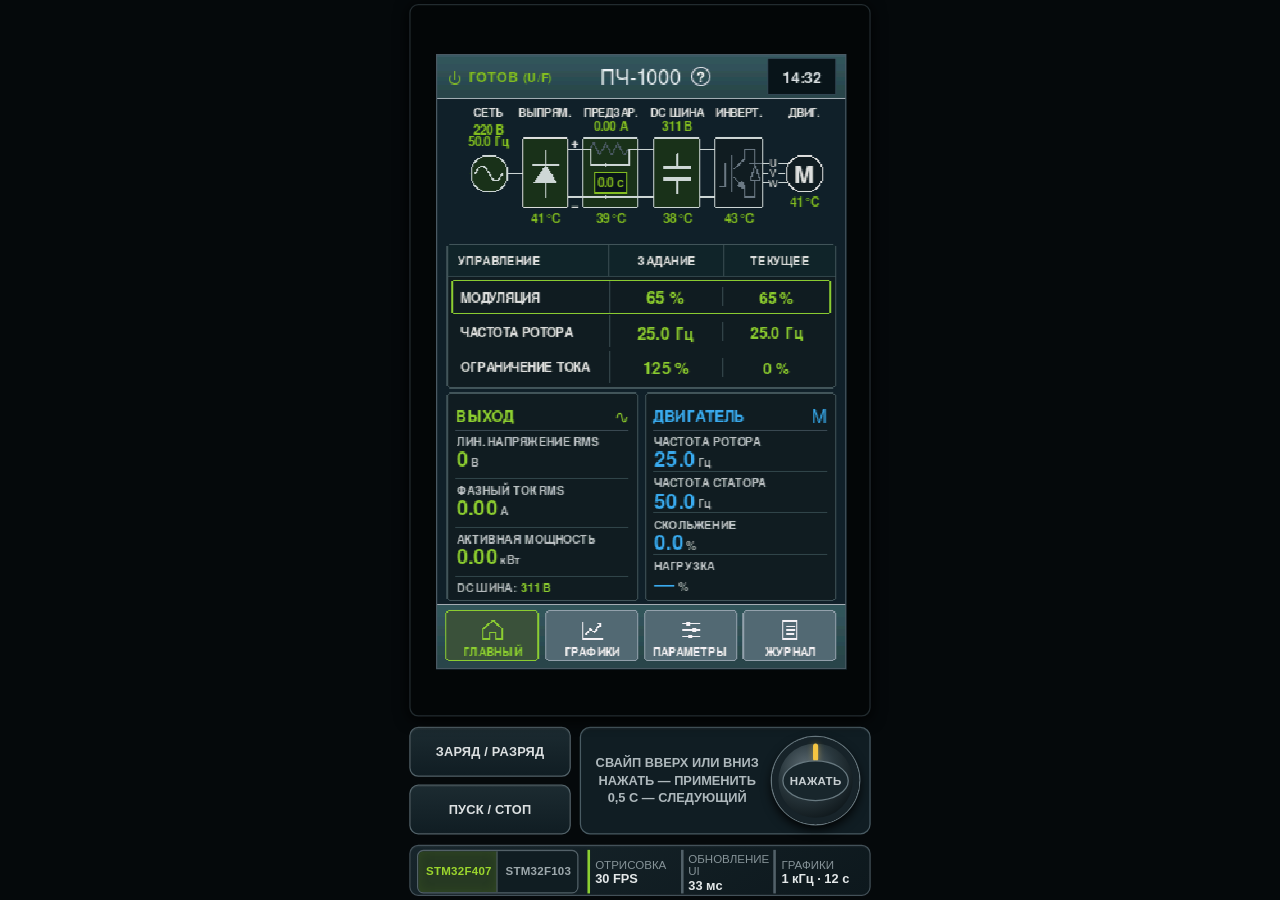
==== app/src/main/assets/editor/renderer.html @ 3f310302 "add src" ====
<!doctype html>
<html lang="ru">
<head>
<meta charset="utf-8">
<meta name="viewport" content="width=device-width,initial-scale=1,maximum-scale=1,user-scalable=no,viewport-fit=cover">
<title>ПЧ-1000 HMI</title>
<style>
:root{--bg:#0c171d;--panel:#142127;--panel2:#19262c;--line:#5b686d;--line2:#34444b;--text:#d8dcdd;--muted:#9ba4a8;--green:#87bd20;--blue:#278fd8;--yellow:#f1bc11;--orange:#f08b12;--purple:#bd6ce3;--red:#e34a42;--cyan:#36a6ec}
*{box-sizing:border-box;-webkit-tap-highlight-color:transparent}
html,body{margin:0;width:100%;height:100%;overflow:hidden;background:#05090b;font-family:"Arial Narrow","Roboto Condensed",Arial,sans-serif;color:var(--text);touch-action:none}
button,input{font:inherit}
#stage{position:absolute;left:50%;top:50%;width:360px;height:696px;transform-origin:center center}
#display-module{position:relative;width:360px;height:556px;background:#030607;border:1px solid #222b2f;border-radius:7px;box-shadow:0 2px 12px #000}
#hmi{position:absolute;left:20px;top:38px;width:320px;height:480px;overflow:hidden;background:radial-gradient(circle at 50% 35%,#14232a 0,#0d1a20 65%,#081217 100%);border:1px solid #35434a;border-radius:3px;box-shadow:0 0 0 1px #081014 inset;display:grid;grid-template-rows:32px 1fr 49px;user-select:none}
#pixel-preview{position:absolute;left:20px;top:38px;width:320px;height:480px;z-index:1000;pointer-events:none;opacity:0;background:#0d1a20;image-rendering:pixelated;image-rendering:crisp-edges}
#pixel-preview.ready{opacity:1}
#pixel-preview.failed{opacity:0}
#hmi.pixel-source-hidden{opacity:0}
.topbar{height:32px;border-bottom:1px solid var(--line2);display:grid;grid-template-columns:90px 1fr 73px;align-items:center;padding:0 8px;background:linear-gradient(#162329,#0f1b20)}
.run{display:flex;align-items:center;gap:5px;color:var(--green);font-size:12px;font-weight:700;min-width:0}.run i{width:11px;height:11px;flex:0 0 11px;border:2px solid var(--green);border-top-color:transparent;border-radius:50%;position:relative}.run i:after{content:"";position:absolute;width:2px;height:7px;background:var(--green);left:3px;top:-4px}.run #run-text,.run .run-mode{flex:0 0 auto;white-space:nowrap}
.brand{text-align:center;font-weight:800;font-size:18px;letter-spacing:.3px;color:#eef0f1}.clock{display:flex;justify-content:flex-end;align-items:center;font-size:12px}.clock button{height:26px;min-width:51px;border:1px solid transparent;border-radius:4px;background:transparent;color:#dfe3e4;padding:0 3px;font-size:12px}.clock button:active{border-color:#637178;background:#1a292f}
.content{position:relative;overflow:hidden}.page{position:absolute;inset:0;display:none;overflow:hidden}.page.active{display:block}
.title{height:27px;padding:8px 10px 3px;font-size:11px;letter-spacing:.3px;font-weight:700;color:#e3e5e6}
.bottom{height:49px;display:grid;grid-template-columns:repeat(4,1fr);gap:3px;padding:3px 6px 5px;border-top:1px solid #26373e;background:#0b171c}
.nav{background:linear-gradient(#19262c,#111e24);border:1px solid #4f5b60;color:#d2d5d6;border-radius:5px;padding:3px 1px 1px;display:flex;flex-direction:column;align-items:center;justify-content:center;gap:1px;font-size:9px}.nav svg{width:19px;height:19px;fill:none;stroke:currentColor;stroke-width:2}.nav.active{border-color:var(--green);color:var(--green);background:linear-gradient(135deg,#253326,#16261f)}
.card{border:1px solid #526067;border-radius:6px;background:linear-gradient(145deg,rgba(29,43,49,.85),rgba(13,26,32,.82));box-shadow:0 1px 0 rgba(255,255,255,.03) inset}
.home-schema{height:118px;padding:5px 7px 0}.schema{width:100%;height:112px;display:block}
.control-panel{height:105px;margin:0 8px 2px;border:1px solid #526067;border-radius:6px;background:linear-gradient(145deg,rgba(29,43,49,.85),rgba(13,26,32,.82));overflow:hidden;position:relative}.control-head{height:22px;display:grid;grid-template-columns:1.08fr .96fr .96fr;align-items:center;border-bottom:1px solid #394950;color:#d8dcdd;font-size:8px;font-weight:700;text-align:center}.control-head span:first-child{text-align:left;padding-left:9px}.control-list{height:50px;position:relative}.control-list:before,.control-list:after{content:"";position:absolute;top:0;bottom:0;width:1px;background:linear-gradient(transparent,#3d4d53 15%,#3d4d53 85%,transparent);pointer-events:none;z-index:2}.control-list:before{left:36%}.control-list:after{left:68%}.control-row{height:25px;margin:0 3px;border:1px solid transparent;border-radius:4px;display:grid;grid-template-columns:1.08fr .96fr .96fr;align-items:center;cursor:pointer;position:relative;color:#d9ddde}.control-row .control-name{font-size:7px;padding-left:7px}.control-row .control-value{text-align:center;font-size:14px;line-height:15px;font-weight:800;color:var(--green);white-space:nowrap}.control-row.mismatch{background:linear-gradient(90deg,rgba(241,188,17,.10),rgba(241,188,17,.04));color:#fff}.control-row.mismatch .control-value{color:var(--yellow)}.control-row.selected{border-color:#7daa25;box-shadow:0 0 7px rgba(135,189,32,.12) inset}.control-row.selected.mismatch{border-color:var(--yellow);box-shadow:0 0 8px rgba(241,188,17,.13) inset}.shared-control{height:32px;margin:0 8px;border-top:1px solid #35454b;display:grid;grid-template-columns:25px 1fr 32px;align-items:center;gap:4px;color:#c9ced0;font-size:7px}.shared-control span:last-child{text-align:right}.shared-control input{width:100%;height:16px;margin:0;appearance:none;background:transparent;touch-action:none}.shared-control input::-webkit-slider-runnable-track{height:3px;border:1px solid #536168;border-radius:3px;background:linear-gradient(90deg,var(--slider-color) 0 var(--slider-pct),#17252b var(--slider-pct) 100%)}.shared-control input::-webkit-slider-thumb{appearance:none;width:11px;height:11px;margin-top:-5px;border:1px solid #0b1418;border-radius:50%;background:var(--slider-color);box-shadow:0 0 5px color-mix(in srgb,var(--slider-color) 45%,transparent)}.shared-control input::-moz-range-track{height:3px;border:1px solid #536168;border-radius:3px;background:#17252b}.shared-control input::-moz-range-progress{height:3px;background:var(--slider-color)}.shared-control input::-moz-range-thumb{width:11px;height:11px;border:1px solid #0b1418;border-radius:50%;background:var(--slider-color)}
.home-cards{height:174px;display:grid;grid-template-columns:1fr 1fr;gap:5px;padding:2px 8px 3px}.hero-card{padding:5px 7px 3px;overflow:hidden;display:grid;grid-template-rows:23px repeat(3,1fr) 12px}.hero-head{height:23px;border-bottom:1px solid #3a4a51;font-size:13px;color:var(--green);font-weight:800;display:flex;justify-content:space-between}.hero-card.motor .hero-head,.hero-card.motor .big{color:var(--blue)}.hero-icon{font-size:14px;font-weight:400}.metric{height:auto;padding:4px 2px 2px;border-bottom:1px solid #35454b}.metric:last-of-type{border-bottom:0}.metric label{display:block;font-size:6px;color:#aeb5b8;font-weight:700;margin-bottom:0}.metric .big{font-size:18px;line-height:21px;color:var(--green);font-weight:800;letter-spacing:.1px;white-space:nowrap}.metric .unit{font-size:7px;color:#b4b9bb;margin-left:2px}.hero-foot{font-size:6px;font-weight:700;color:#b5bbbd;padding:3px 2px}.hero-foot strong{color:var(--green)}
.debug-panel{height:48px;margin-top:8px;display:grid;grid-template-columns:1fr 1fr;gap:7px}.debug-panel button{height:48px;border:1px solid #53636a;border-radius:7px;background:linear-gradient(#1c2b31,#101d23);color:#dce0e1;font-size:10px;font-weight:700;letter-spacing:.15px;box-shadow:0 1px 0 rgba(255,255,255,.05) inset}.debug-panel button:active{transform:translateY(1px);background:#263840}.debug-panel button.charge-active{border-color:var(--yellow);color:var(--yellow)}.debug-panel button.inverter-active{border-color:var(--green);color:var(--green)}
.mcu-panel{height:76px;margin-top:8px;padding:6px;border:1px solid #435159;border-radius:7px;background:linear-gradient(145deg,#17252b,#0d181d);box-shadow:0 1px 0 rgba(255,255,255,.04) inset;color:#d9ddde}.mcu-switch{height:29px;display:grid;grid-template-columns:1fr 1fr;border:1px solid #536168;border-radius:5px;overflow:hidden}.mcu-switch button{border:0;border-right:1px solid #536168;background:#101d22;color:#9da8ac;font-size:10px;font-weight:800;letter-spacing:.2px}.mcu-switch button:last-child{border-right:0}.mcu-switch button.active{background:#263922;color:#9bd52d;box-shadow:0 0 8px rgba(135,189,32,.12) inset}.mcu-stats{height:33px;margin-top:5px;display:grid;grid-template-columns:1fr 1fr 1fr;gap:4px}.mcu-stat{border-left:2px solid #526169;padding-left:5px;display:flex;flex-direction:column;justify-content:center}.mcu-stat:first-child{border-left-color:var(--green)}.mcu-stat small{font-size:6px;color:#869398;line-height:8px}.mcu-stat strong{font-size:9px;color:#e4e8e9;line-height:12px;white-space:nowrap}.mcu-panel.busy .mcu-stat:first-child{border-left-color:var(--yellow)}.mcu-panel.busy #perf-state{color:var(--yellow)}
.control-row{width:calc(100% - 6px);padding:0;background:transparent;text-align:left}.shared-control input::-webkit-slider-thumb{box-shadow:0 0 5px rgba(135,189,32,.45)}
.run{--run-color:var(--green);color:var(--run-color)}.run i{border-color:var(--run-color);border-top-color:transparent}.run i:after{background:var(--run-color)}
.graph-tabs{display:grid;grid-template-columns:1fr 1.08fr .92fr;margin:1px 8px 0;height:22px}.tab{border:1px solid #4b5a61;background:linear-gradient(#18262c,#111e24);color:#d3d6d7;font-size:8px;padding:0 2px}.tab:first-child{border-radius:5px 0 0 5px}.tab:last-child{border-radius:0 5px 5px 0}.tab.active{border-color:var(--green);color:var(--green);background:#18251e}
.chart-zone{height:220px;padding:5px 8px 0}.chart-head{height:20px;display:grid;grid-template-columns:1fr auto;grid-template-rows:20px;column-gap:5px;align-items:center}.chart-name{grid-column:1;grid-row:1;font-size:9px;color:var(--cyan);font-weight:700;white-space:nowrap}.axis-switch{display:none;grid-column:2;grid-row:1;width:43px;height:16px;border:1px solid #526168;border-radius:3px;overflow:hidden;grid-template-columns:1fr 1fr}.axis-switch.show{display:grid}.axis-switch button{border:0;border-right:1px solid #45545a;background:#132128;color:#9da8ac;font-size:7px;padding:0}.axis-switch button:last-child{border-right:0}.axis-switch button.active{background:#29411e;color:var(--green)}.legend{display:none}.lg{display:flex;align-items:center;gap:3px;min-width:0}.lg i{display:block;width:11px;height:2px;background:var(--c);flex:0 0 auto}.lg sub,.cursor-tip sub,.chart-name sub{font-size:.75em;line-height:0;vertical-align:-.3em;font-weight:600}.value-card .vname sub{font-size:.78em;line-height:0;vertical-align:-.34em;font-weight:600}.canvas-wrap{height:194px;position:relative}.canvas-wrap canvas{width:100%;height:100%;display:block;touch-action:none}.cursor-tip{position:absolute;display:none;pointer-events:none;top:4px;left:4px;z-index:2;background:#071116e8;border:1px solid #68777d;border-radius:3px;font-size:6px;line-height:9px;padding:2px 4px;white-space:nowrap}
.value-grid{height:96px;padding:4px 8px;display:grid;grid-template-columns:repeat(4,1fr);grid-template-rows:1fr;gap:3px}.value-card{padding:4px 3px 3px;display:grid;grid-template-columns:1fr;grid-template-rows:15px 20px 1fr;min-width:0}.value-card .vname{font-size:10px;line-height:13px;color:var(--c);font-weight:700;white-space:nowrap;text-align:center}.value-card .current{grid-column:1;text-align:center;font-size:14px;line-height:19px;color:var(--c);font-weight:800;white-space:nowrap}.value-card .current small{font-size:6px;color:#bcc1c3;margin-left:1px}.value-card .stats{grid-column:1;border-top:1px solid #34454c;padding-top:3px;display:grid;grid-template-columns:1fr 1fr;grid-template-rows:1fr 1fr;column-gap:2px;font-size:5.2px;line-height:10px;color:#c6cbcd;white-space:nowrap}.value-grid.speed{grid-template-columns:repeat(4,1fr);grid-template-rows:1fr}.speed-card{display:flex;flex-direction:column;align-items:center;justify-content:center;text-align:center;padding:3px;min-width:0}.speed-card label{font-size:6.5px;line-height:8px;color:#bfc4c6;margin-bottom:5px}.speed-card strong{font-size:15px;color:#e7e9ea;white-space:nowrap}.speed-card.blue strong{color:var(--blue)}.speed-card small{display:block;font-size:6px;margin:1px 0 0}.speed-card.mode strong{font-size:14px;color:#d4d8da}
.graph-controls{height:28px;margin:0 8px}.graph-control-row{height:28px;display:grid}.graph-control-row.scale-row{grid-template-columns:39px 1fr 39px 78px}.gbtn,.graph-scale{border:1px solid #4c5b62;background:#142229;color:#d4d8da;font-size:8px;display:flex;align-items:center;justify-content:center;min-width:0}.graph-control-row>:first-child{border-radius:5px 0 0 5px}.graph-control-row>:last-child{border-radius:0 5px 5px 0}.graph-scale{color:var(--green);font-size:9px;font-weight:700}.gbtn.live{color:var(--green);font-size:7px}.gbtn.on{background:#263822;border-color:var(--green)}
.params-wrap{height:366px;display:grid;grid-template-columns:82px 1fr;gap:5px;padding:1px 8px 4px}.side-menu{border-right:1px solid #3f4f56;padding-right:5px;overflow-y:auto}.side-btn{width:100%;min-height:29px;margin:0 0 3px;border:1px solid #45545a;border-radius:4px;background:#111f25;color:#d7dadb;font-size:8px;line-height:10px;padding:4px 2px}.side-btn.active{color:var(--green);border-color:var(--green);background:#18251e}.side-btn.auto{color:#ff655d;border-color:#a4413d;font-size:7px}.side-btn.auto.active{background:#311b1b;color:#ff756e;border-color:var(--red)}
.param-pane{overflow:auto;padding-left:3px;scrollbar-width:none}.param-pane::-webkit-scrollbar{display:none}.section-head{font-size:10px;color:var(--green);font-weight:700;padding:1px 0 3px}.param-row{min-height:25px;border-bottom:1px solid #34434a;display:grid;grid-template-columns:1fr auto;gap:5px;align-items:center;font-size:8px;line-height:10px;padding:3px 2px}.param-row .pval{font-size:9px;color:#e3e5e6;text-align:right;max-width:92px}.param-row.editable .pval{border:1px solid #526068;border-radius:3px;background:#18262c;padding:3px 5px;min-width:54px;color:#fff}.param-choice{display:block;padding:4px 2px 5px}.param-choice>span:first-child{display:block;margin-bottom:4px}.choice{display:grid;width:100%;border:1px solid #526068;border-radius:3px;overflow:hidden}.choice.two{grid-template-columns:1fr 1fr}.choice.three{grid-template-columns:1fr 1fr 1fr}.choice button{height:23px;border:0;border-right:1px solid #45545a;background:#152329;color:#c9ced0;font-size:7px;padding:2px}.choice button:last-child{border-right:0}.choice button.active{background:#29411e;color:var(--green)}.protection-value{display:flex;flex-direction:column;align-items:flex-end;gap:2px}.protection-value .pval{max-width:none}.derived{font-size:6.5px;color:#8f9a9e;white-space:nowrap}.empty-val{color:#79858a!important}.auto-intro{font-size:7px;color:#afb6b9;margin:0 0 5px}.toggle{display:grid;grid-template-columns:1fr 1fr;width:66px;border:1px solid #526068;border-radius:3px;overflow:hidden}.toggle button{border:0;background:#152329;color:#c9ced0;font-size:9px;padding:3px}.toggle button.active{background:#29411e;color:var(--green)}.auto-start{width:100%;margin-top:7px;min-height:32px;border:1px solid #ff5d55;border-radius:5px;background:linear-gradient(#a42d29,#6f1c1a);color:white;font-size:8px;font-weight:800}.auto-start:disabled{opacity:.45}.progress{height:9px;border:1px solid #4c5b61;border-radius:5px;overflow:hidden;margin:7px 0 3px;background:#091419}.progress i{display:block;height:100%;width:0;background:linear-gradient(90deg,#749f1f,#a7dd32)}.progress-status{font-size:8px;color:#d9ddde;line-height:12px}.steps{margin:6px 0;padding:0;list-style:none;font-size:7px;line-height:14px}.steps li{color:#7f8a8e}.steps li.done{color:var(--green)}.steps li.now{color:#fff;font-weight:700}.auto-actions{display:grid;gap:4px;margin-top:6px}.auto-actions button{border:1px solid #526068;border-radius:4px;background:#17252b;color:#dbe0e1;font-size:7px;min-height:24px}.auto-actions .save{border-color:var(--green);color:var(--green)}
.journal-wrap{height:301px;margin:6px 8px 0;border-radius:4px;overflow:hidden}.journal-head,.journal-row{display:grid;grid-template-columns:82px 72px 1fr;align-items:center}.journal-head{height:21px;background:#202e34;color:#b7bec0;font-size:7px;padding:0 4px}.journal-row{height:23px;border-bottom:1px solid #33434a;padding:0 4px;font-size:6.8px;line-height:8px}.journal-row .type{display:flex;align-items:center;gap:4px}.evt-icon{width:11px;height:11px;border:1px solid currentColor;border-radius:50%;display:inline-flex;align-items:center;justify-content:center;font-size:7px;font-weight:800}.journal-row.info .type{color:var(--blue)}.journal-row.warn .type{color:#f4a514}.journal-row.fault .type{color:var(--red)}.journal-tools{height:29px;margin:0 8px;display:grid;grid-template-columns:57px 57px 1fr 61px;gap:3px}.jbtn{border:1px solid #46565d;border-radius:4px;background:#152229;color:#d3d7d8;font-size:7px}.pager{display:grid;grid-template-columns:25px 1fr 25px;border:1px solid #46565d;border-radius:4px;overflow:hidden}.pager button,.pager span{border:0;background:#142228;color:#cfd4d5;font-size:8px;display:flex;align-items:center;justify-content:center}.pager span{color:var(--green)}
.modal{position:absolute;inset:0;z-index:20;background:#03080bcc;display:none;align-items:center;justify-content:center;padding:8px}.modal.open{display:flex}.dialog{width:286px;max-height:440px;overflow:auto;border:1px solid #66757b;border-radius:7px;background:linear-gradient(#1c2b31,#0d1a20);box-shadow:0 10px 25px #000;padding:8px}.dialog h3{margin:0 0 4px;font-size:11px;color:#f0f2f2}.dialog .meta{font-size:7px;color:#aeb6b9;line-height:10px}.key-display{margin:6px 0;border:1px solid #59686e;border-radius:4px;background:#071217;color:#fff;font-size:18px;text-align:right;padding:5px 7px;min-height:34px}.key-error{height:12px;color:#ff655d;font-size:7px}.keypad{display:grid;grid-template-columns:repeat(3,1fr);gap:4px}.keypad button,.keypad-service button{height:35px;border:1px solid #5a686e;border-radius:4px;background:linear-gradient(#27363c,#152329);color:#eef1f1;font-size:15px}.keypad-service{display:grid;grid-template-columns:1fr 1fr;gap:4px;margin-top:4px}.keypad-service button{font-size:8px;color:#bfc7ca}.keypad button:active,.keypad-service button:active{background:#35494f}.key-actions{display:grid;grid-template-columns:1fr 1fr;gap:5px;margin-top:5px}.key-actions button,.confirm-actions button{height:29px;border:1px solid #59686e;border-radius:4px;background:#16242a;color:#dce0e1;font-size:9px}.key-actions .ok{border-color:var(--green);color:var(--green)}.filter-list{display:grid;gap:7px;margin:9px 0;font-size:9px}.filter-list label{display:flex;align-items:center;gap:7px}.confirm-actions{display:grid;grid-template-columns:1fr 1fr;gap:5px;margin-top:10px}.toast{position:absolute;z-index:30;left:50%;bottom:58px;transform:translateX(-50%);min-width:160px;max-width:290px;border:1px solid #5a686e;border-radius:4px;background:#0c171ded;padding:7px 10px;text-align:center;font-size:8px;opacity:0;pointer-events:none;transition:.2s}.toast.show{opacity:1}.toast.error{border-color:var(--red);color:#ff8882}
.time-fields{display:grid;grid-template-columns:1fr 12px 1fr;align-items:center;margin:9px 30px 7px}.time-fields b{text-align:center;font-size:19px}.time-part{height:39px;border:1px solid #5a686e;border-radius:4px;background:#0b171c;color:#eef1f1;font-size:19px}.time-part.active{border-color:var(--green);color:var(--green)}.time-keypad{display:grid;grid-template-columns:repeat(3,1fr);gap:4px}.time-keypad button{height:32px;border:1px solid #5a686e;border-radius:4px;background:linear-gradient(#27363c,#152329);color:#eef1f1;font-size:13px}
.sensor-dialog{padding:7px;max-height:calc(100% - 8px)}.sensor-tabs{height:25px;margin:5px 0 2px;display:grid;grid-template-columns:1fr 1fr}.sensor-tabs button{border:1px solid #526168;background:#111e24;color:#9ca7aa;font-size:7px}.sensor-tabs button:first-child{border-radius:4px 0 0 4px}.sensor-tabs button:last-child{border-radius:0 4px 4px 0}.sensor-tabs button.active{border-color:var(--green);background:#21321f;color:var(--green)}.sensor-pane{display:none}.sensor-pane.active{display:block}.sensor-section{margin-top:5px;color:var(--green);font-size:7px;font-weight:800;border-bottom:1px solid #3b4b51;padding-bottom:2px}.sensor-row{height:27px;border-bottom:1px solid #2f4047;display:grid;grid-template-columns:1fr 39px;gap:5px;align-items:center;font-size:8px}.sensor-row .sensor-name{line-height:10px}.sensor-toggle{height:21px;border:1px solid #526168;border-radius:3px;background:#101d22;color:#879398;font-size:7px}.sensor-toggle.on{border-color:var(--green);background:#24351f;color:var(--green)}.rom-list{margin-top:4px}.rom-row{height:43px;border-bottom:1px solid #2f4047;display:grid;grid-template-columns:70px 1fr;gap:5px;align-items:center;font-size:8px}.rom-button{height:24px;border:1px solid #46575e;border-radius:3px;background:#0c181d;color:#c9d0d2;font-family:monospace;font-size:7px;letter-spacing:.2px;text-align:left;padding:0 5px}.rom-button.unset{color:#7c898e}.sensor-help{font-size:6.5px;line-height:9px;color:#929da1;margin:5px 0 2px}.sensor-dialog .confirm-actions{margin-top:5px}.hex-display{margin:7px 0 3px;border:1px solid #59686e;border-radius:4px;background:#071217;color:#fff;font-family:monospace;font-size:13px;letter-spacing:.8px;text-align:center;padding:8px 4px;min-height:34px}.hex-meta{height:12px;color:#9aa5a9;font-size:7px}.hex-keypad{display:grid;grid-template-columns:1.55fr 1fr;gap:6px}.hex-numbers{display:grid;grid-template-columns:repeat(3,1fr);gap:4px}.hex-letters{display:grid;grid-template-columns:repeat(2,1fr);gap:4px}.hex-actions{grid-column:1/-1;display:grid;grid-template-columns:1fr 1fr;gap:5px}.hex-keypad button{height:28px;border:1px solid #5a686e;border-radius:4px;background:linear-gradient(#27363c,#152329);color:#eef1f1;font-size:13px}.hex-keypad .hex-zero{grid-column:span 3}.hex-keypad .hex-action{font-size:9px;color:#bfc7ca}.hex-keypad .hex-letter{border-color:#678233;color:var(--green);background:linear-gradient(#263621,#17261d);font-weight:700}.hex-keypad button:active{background:#35494f}#rom-modal{z-index:25}
.schema text{font-family:Roboto,Arial,sans-serif!important;font-synthesis:none;text-rendering:geometricPrecision}.schema-label{font-weight:500!important;letter-spacing:0}.schema-reading{font-weight:700!important;font-variant-numeric:tabular-nums}.schema-symbol{font-weight:600!important}
.param-note{margin:3px 2px 5px;padding:4px 5px;border-left:2px solid var(--green);background:#13231d;color:#9ea9ac;font-size:6.5px;line-height:9px}
.control-list.one .control-row:not([style*="display: none"]){height:50px}.display-dialog{padding:8px}.display-setting-row{min-height:38px;border-bottom:1px solid #34434a;display:grid;grid-template-columns:1fr 39px 98px;gap:4px;align-items:center;font-size:8px}.display-setting-row.with-range{min-height:63px;grid-template-rows:28px 27px;padding:1px 0}.display-toggle{height:22px;border:1px solid #526168;border-radius:3px;background:#101d22;color:#879398;font-size:7px}.display-toggle.on{border-color:var(--green);background:#24351f;color:var(--green)}.unit-choice{height:22px;display:grid;border:1px solid #526168;border-radius:3px;overflow:hidden}.unit-choice.two{grid-template-columns:1fr 1fr}.unit-choice.one{grid-template-columns:1fr}.unit-choice button{border:0;border-right:1px solid #44545a;background:#152329;color:#9ca7aa;font-size:6.5px;padding:0 2px}.unit-choice button:last-child{border-right:0}.unit-choice button.active{background:#29411e;color:var(--green)}.display-range{grid-column:1/4;display:grid;grid-template-columns:22px 1fr 25px 1fr;gap:3px;align-items:center}.display-range span{font-size:6px;color:#879398;text-align:center}.display-range button{height:22px;border:1px solid #526168;border-radius:3px;background:#101d22;color:#e3e7e8;font-size:7px;font-variant-numeric:tabular-nums;padding:0 2px}.display-range button:active{border-color:var(--green);color:var(--green)}.display-settings-help{font-size:6.5px;line-height:9px;color:#909b9f;margin:3px 0 5px}.display-error{height:12px;color:#ff655d;font-size:7px;padding-top:2px}#key-modal{z-index:25}
.control-list.one .control-row:not(.display-off){height:50px}
.control-list.three .control-row:not(.display-off){height:16.66px}.control-list.three .control-row .control-name{font-size:6.2px}.control-list.three .control-row .control-value{font-size:11px;line-height:12px}
.lg,.value-card[data-channel],.speed-card[data-channel]{cursor:pointer}.lg.off{opacity:.28;filter:saturate(.2)}.value-card.off,.speed-card.off{opacity:1;filter:none;--c:#5c676c!important;background:#0d181d;border-color:#34444b;color:#5c676c}.value-card.off .stats,.speed-card.off label,.speed-card.off small{color:#5c676c;border-color:#293a41}.value-card.off .current small{color:#5c676c}
.value-card .stats{grid-template-columns:1fr;grid-template-rows:repeat(4,1fr);font-size:6.8px;line-height:9px;padding:3px 2px 0}.value-card .stats span{display:block}

/* Redesign for the native 320 x 480 HMI frame. The physical-size preview rules above stay intact. */
:root{--bg:#091318;--panel:#111e24;--panel2:#17262d;--line:#52636b;--line2:#30434b;--text:#edf1f2;--muted:#a7b2b6;--green:#8bcf32;--blue:#39a8ee;--yellow:#f5c542;--red:#f05a54;--cyan:#4dbcf5}
button{min-width:0}
#hmi{background:linear-gradient(155deg,#102129 0%,#09151b 58%,#071116 100%);grid-template-rows:34px 1fr 50px;border-color:#485a62}
.topbar{height:34px;grid-template-columns:82px 1fr 82px;padding:0 7px;background:linear-gradient(#3f5963,#2c444e);border-color:#a0afb5;box-shadow:inset 0 1px rgba(255,255,255,.08)}
.run{gap:6px;font-size:11px;letter-spacing:.25px}.run i{width:12px;height:12px}.brand{font-size:16px;letter-spacing:.7px}.clock button{height:29px;min-width:54px;border-color:#354750;background:#0b171c;font-size:12px;font-weight:700}
.content{min-height:0}.title{height:29px;padding:9px 9px 4px;font-size:11px;letter-spacing:.5px}
.bottom{height:50px;gap:4px;padding:4px 6px 5px;background:linear-gradient(#3f5963,#2c444e);border-color:#a0afb5;box-shadow:0 -2px 4px rgba(0,0,0,.42)}
.nav{min-height:40px;border-color:#94a3a9;border-radius:6px;background:linear-gradient(#506a74,#39515c);color:#f0f3f4;font-size:9px;font-weight:700;gap:2px;box-shadow:inset 0 1px rgba(255,255,255,.10)}.nav svg{width:20px;height:20px;stroke-width:1.2;stroke-linecap:round;stroke-linejoin:round}.nav.active{border-color:var(--green);background:linear-gradient(#385238,#2b442e);box-shadow:inset 0 0 0 1px rgba(139,207,50,.16)}
.card,.control-panel{border-color:#45575f;border-radius:6px;background:#101e24;box-shadow:inset 0 1px rgba(255,255,255,.025)}

/* Main page */
.home-schema{height:113px;padding:4px 6px 0}.schema{height:109px}.schema-label{font-weight:700!important}.schema-reading{font-weight:800!important}
.control-panel{height:113px;margin:0 7px 3px}.control-head{height:25px;grid-template-columns:1.24fr .9fr .86fr;border-color:#34474f;background:#16252c;font-size:8px;letter-spacing:.25px}.control-head span{height:100%;display:flex;align-items:center;justify-content:center;box-sizing:border-box}.control-head span+span{border-left:1px solid #3d4d53}.control-head span:first-child{justify-content:flex-start;padding-left:8px}.control-list{height:86px;display:flex;flex-direction:column;padding:2px 3px}.control-list:before,.control-list:after{display:none}.control-row,.control-list.one .control-row:not(.display-off),.control-list.three .control-row:not(.display-off){width:100%;height:auto;min-height:0;flex:1;margin:0;border-radius:4px;grid-template-columns:1.24fr .9fr .86fr}.control-row+.control-row{border-top-color:#2d4048}.control-row .control-name,.control-list.three .control-row .control-name{padding-left:6px;font-size:8px;line-height:9px;font-weight:700}.control-row .control-setpoint,.control-row .control-value{box-sizing:border-box;border-left:1px solid #3d4d53;padding-left:3px;padding-right:3px}.control-row .control-value,.control-list.three .control-row .control-value{font-size:12px;line-height:15px}.control-row.selected{border-color:var(--green);background:rgba(139,207,50,.06)}.control-row.selected.mismatch{border-color:var(--yellow);background:rgba(245,197,66,.09)}
.home-cards{height:167px;gap:5px;padding:0 7px 4px}.hero-card{padding:5px 6px 3px;grid-template-rows:24px repeat(3,1fr) 15px}.hero-head{height:24px;align-items:center;font-size:12px}.metric{min-height:0;padding:3px 1px 2px}.metric label{font-size:7.5px;line-height:9px;color:#b8c1c4}.metric .big{font-size:16px;line-height:18px}.metric .unit{font-size:8px}.hero-foot{font-size:7px;line-height:10px;padding:3px 1px}.hero-icon{font-size:14px}

/* Graphs */
.graph-tabs{height:32px;margin:0 7px}.tab{font-size:8.5px;font-weight:700;line-height:10px;padding:0 4px}.chart-zone{height:204px;padding:6px 7px 0}.chart-head{height:28px;grid-template-rows:28px}.chart-name{font-size:9.5px;line-height:12px;overflow:hidden;text-overflow:ellipsis}.axis-switch{width:52px;height:26px}.axis-switch button{font-size:9px}.canvas-wrap{height:170px}.cursor-tip{font-size:7px;line-height:10px;padding:3px 5px}.graph-controls{height:36px;margin:0 7px}.graph-control-row,.graph-control-row.scale-row{height:36px}.graph-control-row.scale-row{grid-template-columns:44px 1fr 44px 82px}.gbtn,.graph-scale{font-size:10px}.gbtn.live{font-size:8px;font-weight:700}.value-grid{height:95px;padding:4px 7px;gap:4px}.value-card{padding:5px 3px 4px;grid-template-rows:16px 21px 1fr}.value-card .vname{font-size:10px;line-height:14px}.value-card .current{font-size:14px;line-height:20px}.value-card .current small{font-size:7px}.value-card .stats{font-size:6.8px;line-height:10px}.speed-card label{font-size:8px;line-height:10px;margin-bottom:5px}.speed-card strong{font-size:15px}.speed-card small{font-size:7px}

/* Parameters */
.params-wrap{height:367px;grid-template-columns:98px 1fr;gap:6px;padding:2px 7px 5px}.side-menu{padding-right:5px}.side-btn{min-height:38px;margin-bottom:4px;border-radius:5px;font-size:9px;line-height:11px;padding:5px 3px;font-weight:700}.side-btn.auto{font-size:8px;line-height:10px}.param-pane{padding-left:1px}.section-head{font-size:11px;line-height:14px;padding:2px 1px 5px}.param-row{min-height:34px;gap:6px;font-size:9.5px;line-height:12px;padding:5px 2px}.param-row .pval{font-size:10px;line-height:12px;max-width:108px}.param-row.editable .pval{padding:5px 6px;min-width:62px}.param-choice{padding:6px 2px}.param-choice>span:first-child{margin-bottom:6px}.choice button{height:31px;font-size:8px;line-height:10px}.derived{font-size:7.5px}.auto-intro{font-size:8.5px;line-height:12px}.toggle{width:76px}.toggle button{height:27px;font-size:10px}.auto-start{min-height:39px;font-size:9px}.progress-status{font-size:9px;line-height:13px}.steps{font-size:8px;line-height:17px}.auto-actions button{min-height:31px;font-size:8px}.param-note{font-size:8px;line-height:11px;padding:5px 6px}

/* Journal */
.journal-wrap{height:289px;margin:6px 7px 0;border:1px solid #32454d}.journal-head,.journal-row{grid-template-columns:65px 76px 1fr}.journal-head{height:25px;padding:0 5px;font-size:8px;font-weight:700}.journal-row{height:29px;padding:2px 5px;font-size:7.5px;line-height:9px}.journal-row>span:last-child{max-height:20px;overflow:hidden}.journal-time{line-height:9px}.journal-time b{display:block;font-weight:400;color:#aeb8bc}.journal-row .type{gap:4px;line-height:9px}.evt-icon{width:13px;height:13px;font-size:8px;flex:0 0 auto}.journal-tools{height:40px;margin:0 7px;grid-template-columns:61px 64px 1fr 66px;gap:4px;padding-top:4px}.jbtn{font-size:7.5px;font-weight:700}.pager{grid-template-columns:28px 1fr 28px}.pager button{font-size:17px}.pager span{font-size:8px}

/* Dialogs */
.modal{padding:6px;background:rgba(1,6,9,.86)}.dialog{width:300px;max-height:384px;border-color:#687a82;border-radius:8px;padding:10px;background:#122128}.dialog h3{font-size:12px;line-height:15px;margin-bottom:5px}.dialog .meta{font-size:8.5px;line-height:12px}.key-display{font-size:20px;min-height:39px;padding:6px 8px}.key-error{height:15px;font-size:8px;line-height:12px}.keypad,.keypad-service,.key-actions,.confirm-actions{gap:5px}.keypad button,.keypad-service button{height:39px;font-size:16px}.keypad-service button{font-size:9px}.key-actions button,.confirm-actions button{height:35px;font-size:9px;font-weight:700}.filter-list{gap:10px;font-size:10px}.filter-list label{min-height:30px}.filter-list input{width:18px;height:18px}.time-fields{margin:10px 30px 8px}.time-part{height:43px;font-size:20px}.time-keypad button{height:36px;font-size:14px}.sensor-dialog{padding:8px}.sensor-tabs{height:31px}.sensor-tabs button{font-size:8px;font-weight:700}.sensor-section{font-size:8px;padding-bottom:3px}.sensor-row{height:32px;font-size:9px;grid-template-columns:1fr 46px}.sensor-toggle{height:25px;font-size:8px}.sensor-help{font-size:8px;line-height:11px}.rom-row{height:48px;grid-template-columns:76px 1fr;font-size:9px}.rom-button{height:29px;font-size:7.5px}.hex-display{font-size:14px;min-height:39px}.hex-meta{height:14px;font-size:8px}.hex-keypad button{height:31px;font-size:14px}.hex-keypad .hex-wide{font-size:8px}.display-settings-help{font-size:8px;line-height:11px}.display-setting-row{min-height:46px;grid-template-columns:1fr 43px 106px;font-size:9px}.display-setting-row.with-range{min-height:70px;grid-template-rows:34px 31px}.display-toggle,.unit-choice{height:27px}.display-toggle{font-size:8px}.unit-choice button{font-size:7.5px}.display-range{grid-template-columns:25px 1fr 28px 1fr}.display-range span{font-size:7px}.display-range button{height:27px;font-size:8px}.display-error{height:14px;font-size:8px}.toast{bottom:57px;font-size:9px;line-height:12px;padding:8px 10px}

/* Physical controls outside the 320 x 480 display */
.hardware-controls{height:76px;margin-top:8px;display:grid;grid-template-columns:126px 1fr;gap:7px}.debug-panel{height:76px;margin:0;display:grid;grid-template-columns:1fr;grid-template-rows:1fr 1fr;gap:6px}.debug-panel button{height:auto;border-radius:7px;font-size:9px;line-height:11px;padding:3px 6px}.encoder-panel{height:76px;border:1px solid #495b63;border-radius:8px;background:#101d23;display:grid;grid-template-columns:1fr 70px;gap:4px;padding:5px 5px 5px 8px;box-shadow:inset 0 1px rgba(255,255,255,.04)}.encoder-panel.dirty{border-color:var(--yellow);box-shadow:inset 0 0 0 1px rgba(245,197,66,.12)}.encoder-readout{min-width:0;display:flex;flex-direction:column;justify-content:center}.encoder-caption{font-size:7px;color:#849298;font-weight:700;letter-spacing:.5px}.encoder-name{font-size:9px;line-height:11px;font-weight:800;color:#edf1f2;margin:2px 0 4px;white-space:nowrap;overflow:hidden;text-overflow:ellipsis}.encoder-values{display:grid;grid-template-columns:auto 1fr;column-gap:5px;row-gap:1px;font-size:7px;line-height:10px}.encoder-values span{color:#8f9ca1}.encoder-values strong{font-size:10px;text-align:right;white-space:nowrap;color:var(--yellow)}.encoder-values .applied{color:var(--green)}.encoder-panel:not(.dirty) .encoder-values .pending-label,.encoder-panel:not(.dirty) .encoder-values .pending{display:none}.encoder-hint{font-size:6.5px;line-height:8px;color:#78868b;margin-top:3px}.encoder-knob{position:relative;width:64px;height:64px;align-self:center;justify-self:center;border:0;border-radius:50%;background:radial-gradient(circle at 40% 35%,#536168 0 8%,#2a383e 36%,#111a1e 68%,#05090b 72%);box-shadow:0 0 0 1px #66767d,inset 0 0 0 5px #172329,0 4px 8px #000;touch-action:none;cursor:ns-resize}.encoder-knob:before{content:"";position:absolute;left:30px;top:5px;width:4px;height:14px;border-radius:2px;background:var(--yellow);box-shadow:0 0 5px rgba(245,197,66,.45);transform-origin:2px 27px;transform:rotate(var(--encoder-angle,0deg))}.encoder-knob:after{content:"НАЖАТЬ";position:absolute;inset:18px 8px;display:flex;align-items:center;justify-content:center;border-radius:50%;border:1px solid #687980;background:#18262c;color:#c7ced1;font-size:6px;font-weight:800;letter-spacing:.2px}.encoder-knob.pressed:after{background:#26373e;transform:translateY(1px)}.encoder-knob.holding:before{background:var(--green)}
.mcu-panel{height:48px;margin-top:8px;padding:4px 5px;display:grid;grid-template-columns:126px 1fr;gap:7px}.mcu-switch{height:38px}.mcu-switch button{font-size:8.5px}.mcu-stats{height:38px;margin:0;gap:3px}.mcu-stat{padding-left:4px}.mcu-stat small{font-size:5.5px;line-height:7px}.mcu-stat strong{font-size:7.5px;line-height:10px}

/* Legibility pass: meaningful labels use at least 9 px wherever the fixed layout permits. */
.schema-label,.schema-reading,.schema-reading text{font-size:9px!important}.schema text.schema-reading,.schema .schema-reading text{font-family:Roboto,Arial,sans-serif!important;font-size:9.5px!important;font-weight:700!important;font-stretch:normal!important;font-variant-numeric:lining-nums tabular-nums;font-feature-settings:"lnum" 1,"tnum" 1;letter-spacing:0!important;text-rendering:optimizeLegibility}.schema-symbol{font-size:8px!important}.schema-symbol tspan{font-size:8px!important}.schema .motor-letter{font-family:Arial,sans-serif!important;font-size:19px!important;font-weight:800!important}
.control-head{font-size:9px}.control-row .control-name,.control-list.three .control-row .control-name{font-size:9.5px;line-height:10px}.metric label{font-size:9px;line-height:10px}.metric .unit,.hero-foot{font-size:9px}.tab{font-size:9.5px;line-height:11px}
.control-setpoint{height:100%;display:flex;flex-direction:column;align-items:center;justify-content:center;line-height:12px;white-space:nowrap}.control-setpoint .pending-value{display:none;color:var(--blue);font-size:12px;font-weight:800}.control-setpoint .accepted-value{display:block;color:var(--green);font-size:13px;font-weight:800}.control-setpoint.dirty{transform:translateY(1px)}.control-setpoint.dirty .pending-value{display:block;line-height:11px}.control-setpoint.dirty .accepted-value{font-size:11px;line-height:11px}.control-row.mismatch>.control-value{color:var(--yellow)}.control-row.mismatch .control-setpoint .accepted-value{color:var(--green)}
.chart-zone{position:relative;height:201px;padding:2px 7px 0}.chart-head{position:absolute;z-index:3;top:4px;right:9px;width:52px;height:26px;display:block}.chart-name{display:none}.axis-switch{height:26px}.canvas-wrap{height:199px}
.value-grid{height:98px}.value-card{padding:4px 3px 3px;grid-template-rows:16px 20px 1fr}.value-card .vname{font-size:10px}.value-card .current small{font-size:9px}.value-card .stats{font-size:9px;line-height:11px;padding-top:3px}.speed-card label,.speed-card small{font-size:9px;line-height:11px}
.cursor-tip{font-size:9px;line-height:12px}.gbtn.live{font-size:9px}
.graph-control-row.scale-row{grid-template-columns:44px 68px 44px 1fr 82px}.scale-row [data-act="zoomin"]{border-radius:0 5px 5px 0}.scale-row #timeline-btn{grid-column:5;margin-left:0;border-radius:5px}
.side-btn{font-size:9.5px}.side-btn.auto,.choice button,.derived,.auto-intro,.steps,.auto-actions button,.param-note{font-size:9px}.auto-intro,.param-note{line-height:12px}.steps{line-height:18px}
.journal-head,.journal-row{grid-template-columns:65px 70px 1fr}.journal-head{height:27px;font-size:9px}.journal-row{height:32px;font-size:9px;line-height:10px}.journal-row>span:last-child{max-height:22px}.journal-time{line-height:10px}.journal-row .type{line-height:10px}.evt-icon{font-size:9px}.jbtn,.pager span{font-size:9px}.pager{grid-template-columns:36px 1fr 36px}.pager button{font-size:20px}
.dialog .meta,.key-error,.sensor-tabs button,.sensor-section,.sensor-toggle,.sensor-help,.rom-button,.hex-meta,.hex-keypad .hex-action,.display-settings-help,.display-toggle,.unit-choice button,.display-range span,.display-range button,.display-error{font-size:9px}.dialog .meta,.sensor-help,.display-settings-help{line-height:12px}
.hardware-controls,.debug-panel,.encoder-panel{height:84px}.debug-panel button{font-size:10px}.encoder-panel{grid-template-columns:1fr 74px}.encoder-caption,.encoder-name,.encoder-values{display:none!important}.encoder-hint{margin:0;color:#aeb8bc;font-size:10px;line-height:14px;font-weight:700;text-align:center}.encoder-knob{width:68px;height:68px}.encoder-knob:before{left:32px;transform-origin:2px 29px}.encoder-knob:after{font-size:9px}
.mcu-panel{height:40px;padding:3px 5px}.mcu-switch,.mcu-stats{height:34px}.mcu-switch button,.mcu-stat small{font-size:9px;line-height:10px}.mcu-stat strong{font-size:10px;line-height:11px}
.axis-dialog h3{font-size:13px;line-height:16px}.axis-dialog .meta{margin-bottom:8px;font-size:9.5px;line-height:13px}.axis-group{border:1px solid #3f5159;border-radius:5px;background:#0d1a20;margin:0 0 8px;padding:8px}.axis-group-head{display:grid;grid-template-columns:1fr 86px;gap:8px;align-items:center;font-size:11.5px;font-weight:700;color:#dce1e2}.axis-auto-toggle{height:32px;border:1px solid #687a82;border-radius:4px;background:linear-gradient(#293940,#17262d);box-shadow:inset 0 1px rgba(255,255,255,.08),0 1px 1px #071014;color:#b8c1c4;font-size:10.5px;font-weight:700}.axis-auto-toggle.active{border-color:var(--green);background:#29411e;color:var(--green);box-shadow:inset 0 1px rgba(255,255,255,.06)}.axis-auto-toggle:active{transform:translateY(1px);box-shadow:inset 0 2px 3px rgba(0,0,0,.5)}.axis-range{display:grid;grid-template-columns:28px 1fr 32px 1fr;gap:4px;align-items:center;margin-top:7px}.axis-range span{font-size:9.5px;color:#8e9ba0;text-align:center}.axis-range button{height:32px;border:1px solid #53636a;border-radius:4px;background:#17262c;color:#e5e8e9;font-size:11.5px}.axis-range.disabled{opacity:.35;pointer-events:none}.axis-error{height:14px;color:#ff6d66;font-size:9px;line-height:12px}
.brand{height:100%;min-width:0}.header-help-trigger{width:100%;border:0;background:transparent;padding:0 3px;display:grid;grid-template-columns:1fr auto 1fr;align-items:center;color:#eef0f1;font:inherit;letter-spacing:inherit;cursor:pointer}.header-help-trigger:active{background:rgba(255,255,255,.10)}.brand-title{grid-column:2;min-width:0;display:block;overflow:hidden;white-space:nowrap;text-overflow:ellipsis}.header-help-mark{grid-column:3;justify-self:start;width:17px;height:17px;margin-left:6px;border:1px solid #d8e0e3;border-radius:50%;display:flex;align-items:center;justify-content:center;color:#f3f6f7;font-family:Arial,sans-serif;font-size:11px;line-height:17px;font-weight:800;box-shadow:inset 0 1px rgba(255,255,255,.08)}
.setpoint-summary{height:29px;padding:0 3px;display:grid;grid-template-columns:repeat(3,minmax(0,1fr));align-items:stretch;font-variant-numeric:tabular-nums;border-bottom:1px solid #87979e;background:linear-gradient(#334e59,#243c45);box-shadow:0 2px 4px rgba(0,0,0,.42)}
.summary-item{min-width:0;display:grid;grid-template-columns:auto auto auto;grid-template-rows:auto;column-gap:2px;align-items:baseline;align-content:center;justify-content:center;white-space:nowrap;border-left:1px solid #31444c;line-height:13px;letter-spacing:-.16px}.summary-item:first-child{border-left:0}.summary-item.encoder-target{background:#506a74;box-shadow:inset 0 2px #f0f3f4,inset 1px 0 rgba(226,233,235,.30),inset -1px 0 rgba(226,233,235,.30)}.summary-name{grid-column:1;grid-row:1;color:#cbd1d3;font-size:10.5px;line-height:13px;font-weight:700}.summary-name sub{font-family:Arial,sans-serif;font-size:8.5px;line-height:0;vertical-align:-.32em;font-weight:400;letter-spacing:0}.summary-applied,.summary-pending{grid-column:2;text-align:right;font-size:12px;line-height:13px;font-weight:800}.summary-applied{grid-row:1;color:var(--green)}.summary-item.regulating .summary-applied{color:var(--yellow)}.summary-pending{display:none;grid-row:1;color:var(--blue)}.summary-separator{display:none}.summary-unit{grid-column:3;grid-row:1;color:#c0c7c9;font-size:9.5px;line-height:13px}.summary-item.dirty{grid-template-rows:13px 13px;align-items:center}.summary-item.dirty .summary-name,.summary-item.dirty .summary-unit{grid-row:1/3;align-self:center}.summary-item.dirty .summary-pending{display:block;grid-row:1;align-self:end;font-size:12px;transform:translateY(2px)}.summary-item.dirty .summary-applied{grid-row:2;align-self:start;font-size:11px;transform:translateY(2px)}.dotted-i{font-family:Arial,sans-serif;font-weight:400}
.summary-item.dirty .summary-applied{transform:translateY(1px)}
.graph-tabs{grid-template-columns:1fr 1.08fr .92fr}.graph-tabs [data-graph="dqD"],.graph-tabs [data-graph="dqQ"]{display:none}.graph-tabs:not(.vector) [data-graph="limit"]{border-radius:0 5px 5px 0}.graph-tabs.vector{grid-template-columns:repeat(4,1fr)}.graph-tabs.vector [data-graph="limit"]{display:none}.graph-tabs.vector [data-graph="dqD"],.graph-tabs.vector [data-graph="dqQ"]{display:block}.graph-tabs.vector [data-graph="dqQ"]{border-radius:0 5px 5px 0}.axis-switch{display:none!important}
.display-dialog{padding:10px}.display-dialog h3{font-size:13px;line-height:16px}.display-settings-help{font-size:9.5px;line-height:13px;margin:4px 0 6px}.display-setting-row{min-height:54px;font-size:11.5px;font-weight:600}.display-setting-row.with-range{min-height:76px;grid-template-rows:38px 34px}.display-toggle{height:31px;font-size:10.5px;font-weight:700}.display-range{grid-template-columns:28px 1fr 32px 1fr;gap:4px}.display-range span{font-size:9.5px}.display-range button{height:31px;font-size:11.5px}.display-dialog .key-actions button{font-size:10.5px}
.sensor-dialog{padding:10px}.sensor-dialog h3{font-size:13px;line-height:16px}.sensor-tabs{height:35px}.sensor-tabs button{font-size:10.5px}.sensor-section{font-size:10.5px}.sensor-row{height:38px;font-size:11px;grid-template-columns:1fr 52px}.sensor-toggle{height:31px;font-size:10.5px;font-weight:700}.sensor-help{font-size:9.5px;line-height:13px}.rom-row{height:54px;grid-template-columns:88px 1fr;font-size:10.5px}.rom-button{height:34px;font-size:10px}
.graph-tabs{margin-top:3px}.journal-filter-bar{height:32px;margin:3px 7px 0;display:grid}.journal-filter-bar .jbtn{border-color:#46565d;background:#152229;box-shadow:none;font-size:10.5px}.journal-filter-bar .jbtn:active{background:#0f1c21;transform:translateY(1px)}.journal-wrap{height:283px}.journal-head,.journal-row{grid-template-columns:62px 78px 1fr}.journal-head{font-size:10px}.journal-row{height:35px;font-size:12px;line-height:13px}.journal-row>span:last-child{max-height:27px}.journal-time,.journal-time b,.journal-row .type{font-size:12px;line-height:13px}.journal-row .type{gap:1px}.evt-icon{width:14px;height:14px;font-size:12px;line-height:14px}.journal-tools{grid-template-columns:78px 1fr 78px}.journal-tools .jbtn{font-size:8.5px}.pager{grid-template-columns:44px 1fr 44px;border:0;gap:3px;overflow:visible}.pager button,.pager span{border:1px solid #53636a;background:#17262c}.pager button{border-radius:4px;font-size:14px;font-weight:700;line-height:1}.pager span{border-radius:4px;font-size:10px}
.unit-toggle{width:100%;height:31px;border:1px solid #71838a;border-radius:4px;background:linear-gradient(#293940,#17262d);box-shadow:inset 0 1px rgba(255,255,255,.09),0 1px 1px #071014;color:#e3e8e9;font-size:12px;font-weight:700;padding:0 4px;cursor:pointer}.unit-toggle:active{background:#0f1c21;box-shadow:inset 0 2px 3px rgba(0,0,0,.55);transform:translateY(1px)}.unit-toggle.single,.unit-toggle:disabled{color:#e3e8e9;border-color:#71838a;background:linear-gradient(#293940,#17262d);box-shadow:inset 0 1px rgba(255,255,255,.09),0 1px 1px #071014;cursor:default;opacity:1}
.value-card .vname sub,.lg sub,.cursor-tip sub,.chart-name sub{font-family:Arial,sans-serif;font-size:.82em;font-weight:400}
.help-dialog{max-height:374px;padding:9px}.help-dialog h3{display:flex;align-items:center;gap:7px;margin-bottom:7px}.help-section-title{margin-top:11px!important;padding-top:8px;border-top:1px solid #43555d}.help-title-mark{width:18px;height:18px;border:1px solid #aebbc0;border-radius:50%;display:inline-flex;align-items:center;justify-content:center;font-family:Arial,sans-serif;font-size:12px}.help-list{display:grid;gap:7px}.help-item{border:1px solid #43555d;border-radius:5px;background:#0d1a20;padding:7px 8px;font-size:14px;line-height:18px;color:#d8dddf}.help-item strong{display:block;margin-bottom:2px;color:#f1f3f4;font-size:14px;line-height:18px}.help-item .gesture{color:var(--blue);font:inherit}.help-item .status-yellow{color:var(--yellow);font:inherit}.help-item .status-green{color:var(--green);font:inherit}.help-colors{margin:0 0 7px;border-bottom:1px solid #43555d;padding:0 0 6px;font-size:11px;line-height:15px;color:#b9c2c5}.help-color-line{display:flex;align-items:center;min-height:15px;white-space:nowrap}.help-dot{display:inline-block;width:7px;height:7px;margin:0 3px 0 7px;border-radius:50%;flex:0 0 7px}.help-color-line .help-dot:first-child{margin-left:0}.help-dialog .key-actions{margin-top:8px}.help-dialog .key-actions button{grid-column:1/-1;font-size:10.5px}
html.qa-2x,html.qa-2x body{width:640px;height:960px;overflow:hidden}html.qa-2x #stage{left:0!important;top:0!important;width:320px;height:480px;transform:scale(2)!important;transform-origin:top left!important}html.qa-2x #display-module{width:320px;height:480px;border:0;border-radius:0;box-shadow:none}html.qa-2x #hmi,html.qa-2x #pixel-preview{left:0;top:0}html.qa-2x .debug-panel,html.qa-2x .encoder-panel,html.qa-2x .mcu-panel{display:none}
html.qa-4x,html.qa-4x body{width:1280px;height:1920px;overflow:hidden}html.qa-4x #stage{left:0!important;top:0!important;width:320px;height:480px;transform:scale(4)!important;transform-origin:top left!important}html.qa-4x #display-module{width:320px;height:480px;border:0;border-radius:0;box-shadow:none}html.qa-4x #hmi,html.qa-4x #pixel-preview{left:0;top:0}html.qa-4x .debug-panel,html.qa-4x .encoder-panel,html.qa-4x .mcu-panel{display:none}
html.embed,html.embed body{width:320px;height:480px;overflow:hidden;background:#0d1a20}html.embed #stage{left:0!important;top:0!important;width:320px;height:480px;transform:none!important;transform-origin:top left!important}html.embed #display-module{width:320px;height:480px;border:0;border-radius:0;box-shadow:none;background:#0d1a20}html.embed #hmi,html.embed #pixel-preview{left:0;top:0;border-radius:0}html.embed .hardware-controls,html.embed .debug-panel,html.embed .encoder-panel,html.embed .mcu-panel{display:none!important}
/* Состояние строк управления: фон есть только во время регулирования. */
.control-row.selected{background:transparent}
.control-row.mismatch{background:#332a13;border-color:transparent}
.control-row.selected.mismatch{background:#332a13;border-color:var(--yellow)}
.control-row:not(.selected){border-color:transparent!important;box-shadow:none!important}
.run-mode{margin-left:-2px;font-size:9px;letter-spacing:0;white-space:nowrap}
.run i{top:1px}
.uf-slash{display:inline-block;margin:0 1px;position:relative;left:1px}
</style>
</head>
<body>
<div id="stage"><div id="display-module"><div id="hmi">
  <header class="topbar">
    <div class="run" id="run-state"><i></i><span id="run-text">ЗАРЯД</span><span class="run-mode" id="run-mode"></span></div>
    <button class="brand header-help-trigger" id="header-brand" type="button" aria-label="Открыть справку по текущей странице"><span class="brand-title" id="header-page-title">ПЧ-1000</span><span class="header-help-mark" aria-hidden="true">?</span></button>
    <div class="clock"><button id="clock" aria-label="Установить время">14:35</button></div>
  </header>
  <main class="content">
    <section class="page active" id="page-home">
      <div class="home-schema">
        <svg class="schema" viewBox="0 0 306 116" aria-label="Мнемосхема силовой части">
          <defs><marker id="arrow" markerWidth="5" markerHeight="5" refX="4" refY="2.5" orient="auto"><path d="M0 0L5 2.5L0 5Z" fill="#d9ddde"/></marker></defs>
          <g fill="none" stroke="#d9ddde" stroke-width="1.4" stroke-linecap="round" stroke-linejoin="round">
            <text class="schema-label" id="mains-label" x="26" y="10" text-anchor="middle" fill="#d9ddde" stroke="none" font-size="7.5">СЕТЬ</text><g class="schema-reading" id="sensor-mains-voltage" fill="#87bd20" stroke="none" text-anchor="middle"><text id="mains-voltage-value" x="26" y="25" font-size="8">220 В</text><text id="mains-frequency-value" x="26" y="35" font-size="7">50.0 Гц</text></g>
            <circle id="mains-circle" cx="26" cy="57" r="16"/><path id="mains-wave" d="M15 57C18 49 22 49 26 57S34 65 37 57"/><path id="flow-ac" d="M42 57H54"/>
            <g transform="translate(-5 0)">
            <text class="schema-label" x="78" y="10" text-anchor="middle" fill="#d9ddde" stroke="none" font-size="7.5">ВЫПРЯМ.</text><rect id="rectifier-box" x="59" y="28" width="38" height="58" rx="5"/><path id="rectifier-ugo" d="M78 38V50M67 50H89M78 65V77"/><path id="rectifier-diode" d="M69 65L78 51L87 65Z" fill="#d9ddde" stroke="none"/>
            <path id="flow-rect" d="M97 37H109M97 77H109" stroke="#f1bc11"/><text x="103" y="34" text-anchor="middle" fill="#d9ddde" stroke="none" font-size="11" font-weight="700">+</text><text x="103" y="87" text-anchor="middle" fill="#d9ddde" stroke="none" font-size="11" font-weight="700">−</text>
            <text class="schema-label" x="132.5" y="10" text-anchor="middle" fill="#d9ddde" stroke="none" font-size="7.5">ПРЕДЗАР.</text><text class="schema-reading" id="precharge-current" x="132.5" y="22" text-anchor="middle" fill="#f1bc11" stroke="none" font-size="8.5">2.17 А</text><rect id="precharge-box" x="109" y="28" width="47" height="58" rx="5" stroke="#f1bc11"/>
            <path id="precharge-plus-in" d="M109 37H115"/><path id="precharge-resistor" d="M115 37l3-5 5 10 5-10 5 10 5-10 5 10 4-5"/><path id="flow-charge" d="M147 37H156" stroke="#f1bc11"/><path id="precharge-minus" d="M109 77H128M136 77H156" stroke="#f1bc11"/><path id="precharge-minus-contact" d="M128 77H136"/><circle id="precharge-minus-dot" cx="128" cy="77" r="1.7" fill="#d9ddde" stroke="none"/>
            <path id="precharge-bypass" d="M115 37V50H128M136 50H147V37"/><path id="precharge-contact" d="M128 50L136 45"/><circle id="precharge-contact-dot" cx="128" cy="50" r="1.7" fill="#f1bc11" stroke="none"/><rect id="charge-time-box" x="119" y="56" width="27" height="18" rx="3" fill="#0b171c" stroke="#d9ddde" stroke-width=".8"/><text class="schema-reading" id="charge-time" x="132.5" y="68.2" text-anchor="middle" fill="#d9ddde" stroke="none" font-size="7">0.0 с</text>
            <text class="schema-label" x="187.5" y="10" text-anchor="middle" fill="#d9ddde" stroke="none" font-size="7.5">DC ШИНА</text><rect id="dc-box" x="168" y="28" width="39" height="58" rx="5"/><path id="flow-dc" d="M156 37H168M207 37H219M156 77H168M207 77H219" stroke="#87bd20"/><g id="dc-capacitor"><path d="M187.5 41V52M187.5 62V73" stroke-width="1.8"/><path d="M176.5 52H198.5M176.5 62H198.5" stroke-width="3.4"/></g>
            <text class="schema-reading" id="dc-svg-value" x="187.5" y="22" text-anchor="middle" fill="#87bd20" stroke="none" font-size="8.5">0 В</text>
            <text class="schema-label" x="239" y="10" text-anchor="middle" fill="#d9ddde" stroke="none" font-size="7.5">ИНВЕРТ.</text><rect id="inverter-box" x="219" y="28" width="40" height="58" rx="5"/><path id="inverter-ugo" d="M223 68H227V49M232 42V72M235 53L243 45V37M235 61L238.8 64.8M243 69V77"/><path id="inverter-diode-leads" d="M243 37H252V48M247 49H257M252 63V77H243"/><path id="inverter-diode" d="M248 63L252 50L256 63Z"/><path id="inverter-arrow" d="M243.2 69.2L237.8 67.4L241.4 63.8Z" fill="#d9ddde" stroke="none"/>
            </g>
            <text class="schema-label" x="288" y="10" text-anchor="middle" fill="#d9ddde" stroke="none" font-size="7.5">ДВИГ.</text><path id="flow-output" d="M254 49H258M267 49H274M254 57H258M267 57H274M254 65H258M267 65H274"/><text class="schema-symbol" x="262.5" y="51.5" text-anchor="middle" fill="#d9ddde" stroke="none" font-size="7.5">U</text><text class="schema-symbol" x="262.5" y="59.5" text-anchor="middle" fill="#d9ddde" stroke="none" font-size="7.5">V</text><text class="schema-symbol" x="262.5" y="67.5" text-anchor="middle" fill="#d9ddde" stroke="none" font-size="7.5">W</text><circle id="motor-box" cx="288" cy="57" r="16"/><text class="schema-symbol motor-letter" x="288" y="57" text-anchor="middle" dominant-baseline="central" fill="#d9ddde" stroke="none">M</text>
          </g>
          <g class="schema-reading" fill="#87bd20" font-size="7.5" text-anchor="middle"><text id="temp-rectifier" x="73" y="98">41 °C</text><text id="temp-precharge" x="127.5" y="98">39 °C</text><text id="temp-dc" x="182.5" y="98">38 °C</text><text id="temp-inverter" x="234" y="98">43 °C</text><text id="temp-motor" x="288" y="85">41 °C</text></g>
        </svg>
      </div>
      <div class="control-panel" id="control-panel">
        <div class="control-head"><span>УПРАВЛЕНИЕ</span><span>ЗАДАНИЕ</span><span>ТЕКУЩЕЕ</span></div>
        <div class="control-list">
          <button class="control-row selected mismatch" id="control-mod-row" data-control="mod"><span class="control-name" id="control-mod-name">МОДУЛЯЦИЯ</span><span class="control-setpoint" id="mod-setpoint"><strong class="pending-value" id="mod-pending">65 %</strong><span class="accepted-value" id="mod-set">65 %</span></span><span class="control-value" id="mod-actual">0 %</span></button>
          <button class="control-row mismatch" id="control-rotation-row" data-control="freq"><span class="control-name" id="control-rotation-name">ЧАСТОТА ДВИГАТЕЛЯ</span><span class="control-setpoint" id="freq-setpoint"><strong class="pending-value" id="freq-pending">25.0 Гц</strong><span class="accepted-value" id="freq-set">25.0 Гц</span></span><span class="control-value" id="freq-actual">0.0 Гц</span></button>
          <button class="control-row" id="control-limit-row" data-control="limit"><span class="control-name" id="control-limit-name">ОГРАНИЧЕНИЕ ТОКА</span><span class="control-setpoint" id="limit-setpoint"><strong class="pending-value" id="limit-pending">125 %</strong><span class="accepted-value" id="limit-set">125 %</span></span><span class="control-value" id="limit-actual">0 %</span></button>
        </div>
      </div>
      <div class="home-cards">
        <div class="card hero-card" id="output-card">
          <div class="hero-head"><span>ВЫХОД</span><span class="hero-icon">∿</span></div>
          <div class="metric" id="output-voltage-row"><label>ЛИН. НАПРЯЖЕНИЕ RMS</label><div class="big"><span id="out-voltage">0</span><span class="unit" id="out-voltage-unit">В</span></div></div>
          <div class="metric" id="output-current-row"><label>ФАЗНЫЙ ТОК RMS</label><div class="big"><span id="out-current">0.00</span><span class="unit" id="out-current-unit">А</span></div></div>
          <div class="metric" id="output-power-row"><label>АКТИВНАЯ МОЩНОСТЬ</label><div class="big"><span id="out-power">0.00</span><span class="unit" id="out-power-unit">кВт</span></div></div>
          <div class="hero-foot" id="output-dc-row">DC ШИНА: <strong><span id="home-dc">0</span> <span id="home-dc-unit">В</span></strong></div>
        </div>
        <div class="card hero-card motor" id="motor-card">
          <div class="hero-head"><span>ДВИГАТЕЛЬ</span><span class="hero-icon">M</span></div>
          <div class="metric" id="motor-speed-row"><label id="motor-speed-name">ЧАСТОТА РОТОРА</label><div class="big"><span id="motor-speed">0.0</span><span class="unit" id="motor-speed-unit">Гц</span></div></div>
          <div class="metric" id="motor-frequency-row"><label id="motor-frequency-name">ЧАСТОТА СТАТОРА</label><div class="big"><span id="motor-frequency">0.0</span><span class="unit" id="motor-frequency-unit">Гц</span></div></div>
          <div class="metric" id="motor-slip-row"><label>СКОЛЬЖЕНИЕ</label><div class="big"><span id="motor-slip">0.0</span><span class="unit" id="motor-slip-unit">%</span></div></div>
          <div class="metric" id="motor-load-row"><label>НАГРУЗКА</label><div class="big"><span id="motor-load">0</span><span class="unit">%</span></div></div>
        </div>
      </div>
    </section>
    <section class="page" id="page-graphs">
      <div class="title setpoint-summary" aria-label="Заданные уставки"><span class="summary-item" data-summary="mod"><span class="summary-name">K<sub>mod</sub> =</span><strong class="summary-pending"></strong><span class="summary-separator">/</span><strong class="summary-applied">65</strong><span class="summary-unit">%</span></span><span class="summary-item" data-summary="freq"><span class="summary-name">F<sub>rot</sub> =</span><strong class="summary-pending"></strong><span class="summary-separator">/</span><strong class="summary-applied">25.0</strong><span class="summary-unit">Гц</span></span><span class="summary-item" data-summary="limit"><span class="summary-name">I<sub>l<span class="dotted-i">i</span>m</sub> =</span><strong class="summary-pending"></strong><span class="summary-separator">/</span><strong class="summary-applied">125</strong><span class="summary-unit">%</span></span></div>
      <div class="graph-tabs" id="graph-tabs">
        <button class="tab active" data-graph="power"></button><button class="tab" data-graph="speed"></button><button class="tab" data-graph="limit"></button><button class="tab" data-graph="dqD"></button><button class="tab" data-graph="dqQ"></button>
      </div>
      <div class="chart-zone">
        <div class="chart-head"><div class="chart-name" id="chart-name"></div><div class="axis-switch" id="axis-switch"><button data-axis="d" class="active">d</button><button data-axis="q">q</button></div><div class="legend" id="legend"></div></div>
        <div class="canvas-wrap"><canvas id="chart"></canvas><div class="cursor-tip" id="cursor-tip"></div></div>
      </div>
      <div class="graph-controls">
        <div class="graph-control-row scale-row"><button class="gbtn" data-act="zoomout">−</button><output class="graph-scale" id="graph-scale">200 мс/дел</output><button class="gbtn" data-act="zoomin">+</button><button class="gbtn live on" id="timeline-btn" data-act="timeline">ПАУЗА Ⅱ</button></div>
      </div>
      <div class="value-grid" id="value-grid"></div>
    </section>
    <section class="page" id="page-params">
      <div class="title setpoint-summary" aria-label="Заданные уставки"><span class="summary-item" data-summary="mod"><span class="summary-name">K<sub>mod</sub> =</span><strong class="summary-pending"></strong><span class="summary-separator">/</span><strong class="summary-applied">65</strong><span class="summary-unit">%</span></span><span class="summary-item" data-summary="freq"><span class="summary-name">F<sub>rot</sub> =</span><strong class="summary-pending"></strong><span class="summary-separator">/</span><strong class="summary-applied">25.0</strong><span class="summary-unit">Гц</span></span><span class="summary-item" data-summary="limit"><span class="summary-name">I<sub>l<span class="dotted-i">i</span>m</sub> =</span><strong class="summary-pending"></strong><span class="summary-separator">/</span><strong class="summary-applied">125</strong><span class="summary-unit">%</span></span></div>
      <div class="params-wrap"><div class="side-menu" id="side-menu"></div><div class="param-pane" id="param-pane"></div></div>
    </section>
    <section class="page" id="page-journal">
      <div class="title setpoint-summary" aria-label="Заданные уставки"><span class="summary-item" data-summary="mod"><span class="summary-name">K<sub>mod</sub> =</span><strong class="summary-pending"></strong><span class="summary-separator">/</span><strong class="summary-applied">65</strong><span class="summary-unit">%</span></span><span class="summary-item" data-summary="freq"><span class="summary-name">F<sub>rot</sub> =</span><strong class="summary-pending"></strong><span class="summary-separator">/</span><strong class="summary-applied">25.0</strong><span class="summary-unit">Гц</span></span><span class="summary-item" data-summary="limit"><span class="summary-name">I<sub>l<span class="dotted-i">i</span>m</sub> =</span><strong class="summary-pending"></strong><span class="summary-separator">/</span><strong class="summary-applied">125</strong><span class="summary-unit">%</span></span></div>
      <div class="journal-filter-bar"><button class="jbtn" id="filter-btn">ФИЛЬТР ЖУРНАЛА</button></div>
      <div class="journal-wrap"><div class="journal-head"><span>ВРЕМЯ</span><span>ТИП</span><span>СООБЩЕНИЕ</span></div><div id="journal-body"></div></div>
      <div class="journal-tools"><button class="jbtn" id="export-btn">ЭКСПОРТ</button><div class="pager"><button id="prev-page">◀</button><span id="page-no">1 / 1</span><button id="next-page">▶</button></div><button class="jbtn" id="clear-btn">⌫ ОЧИСТИТЬ</button></div>
    </section>
    <div class="modal" id="key-modal"><div class="dialog">
      <h3 id="key-title">ПАРАМЕТР</h3><div class="meta" id="key-meta"></div><div class="key-display" id="key-display">0</div><div class="key-error" id="key-error"></div>
      <div class="keypad" id="keypad">
        <button>7</button><button>8</button><button>9</button><button>4</button><button>5</button><button>6</button><button>1</button><button>2</button><button>3</button><button data-key="sign">±</button><button>0</button><button>.</button>
      </div><div class="keypad-service"><button data-key="clear">ОЧИСТИТЬ</button><button data-key="back">⌫ УДАЛИТЬ</button></div><div class="key-actions"><button data-close="key-modal">ОТМЕНА</button><button class="ok" id="key-ok">OK</button></div>
    </div></div>
    <div class="modal" id="filter-modal"><div class="dialog"><h3>ФИЛЬТР ЖУРНАЛА</h3><div class="filter-list">
      <label><input type="checkbox" value="info" checked> Информация</label><label><input type="checkbox" value="warn" checked> Предупреждения</label><label><input type="checkbox" value="fault" checked> Аварии</label>
    </div><div class="confirm-actions"><button data-close="filter-modal">ОТМЕНА</button><button id="apply-filter">ПРИМЕНИТЬ</button></div></div></div>
    <div class="modal" id="confirm-modal"><div class="dialog"><h3>ОЧИСТИТЬ ЖУРНАЛ?</h3><div class="meta">Все демонстрационные записи будут удалены.</div><div class="confirm-actions"><button data-close="confirm-modal">ОТМЕНА</button><button id="confirm-clear" style="color:#ff7069;border-color:#b44842">ОЧИСТИТЬ</button></div></div></div>
    <div class="modal" id="sensor-modal"><div class="dialog sensor-dialog">
      <h3>НАСТРОЙКА МНЕМОСХЕМЫ</h3>
      <div class="sensor-tabs"><button class="active" data-sensor-tab="display">ОТОБРАЖЕНИЕ</button><button data-sensor-tab="rom">ROM DS18B20</button></div>
      <div class="sensor-pane active" data-sensor-pane="display">
        <div class="sensor-section">НАПРЯЖЕНИЕ И ТОК</div>
        <div class="sensor-row"><span class="sensor-name">Напряжение сети</span><button class="sensor-toggle" data-sensor-toggle="mainsVoltage">ВКЛ</button></div>
        <div class="sensor-row"><span class="sensor-name">Напряжение DC-шины</span><button class="sensor-toggle" data-sensor-toggle="dcVoltage">ВКЛ</button></div>
        <div class="sensor-row"><span class="sensor-name">Ток предзаряда</span><button class="sensor-toggle" data-sensor-toggle="prechargeCurrent">ВКЛ</button></div>
        <div class="sensor-section">ТЕМПЕРАТУРЫ</div>
        <div class="sensor-row"><span class="sensor-name">Выпрямитель</span><button class="sensor-toggle" data-sensor-toggle="tempRectifier">ВКЛ</button></div>
        <div class="sensor-row"><span class="sensor-name">Предзаряд</span><button class="sensor-toggle" data-sensor-toggle="tempPrecharge">ВКЛ</button></div>
        <div class="sensor-row"><span class="sensor-name">DC-шина</span><button class="sensor-toggle" data-sensor-toggle="tempDc">ВКЛ</button></div>
        <div class="sensor-row"><span class="sensor-name">Инвертор</span><button class="sensor-toggle" data-sensor-toggle="tempInverter">ВКЛ</button></div>
        <div class="sensor-row"><span class="sensor-name">Двигатель</span><button class="sensor-toggle" data-sensor-toggle="tempMotor">ВКЛ</button></div>
      </div>
      <div class="sensor-pane" data-sensor-pane="rom">
        <div class="sensor-help">Каждый ROM содержит ровно 8 байт (16 HEX-символов).</div>
        <div class="rom-list">
          <div class="rom-row"><span>Выпрямитель</span><button class="rom-button" data-rom-key="rectifier">ROM НЕ ЗАДАН</button></div>
          <div class="rom-row"><span>Предзаряд</span><button class="rom-button" data-rom-key="precharge">ROM НЕ ЗАДАН</button></div>
          <div class="rom-row"><span>DC-шина</span><button class="rom-button" data-rom-key="dc">ROM НЕ ЗАДАН</button></div>
          <div class="rom-row"><span>Инвертор</span><button class="rom-button" data-rom-key="inverter">ROM НЕ ЗАДАН</button></div>
          <div class="rom-row"><span>Двигатель</span><button class="rom-button" data-rom-key="motor">ROM НЕ ЗАДАН</button></div>
        </div>
      </div>
      <div class="confirm-actions"><button data-close="sensor-modal">ЗАКРЫТЬ</button><button id="sensor-save">СОХРАНИТЬ</button></div>
    </div></div>
    <div class="modal" id="rom-modal"><div class="dialog">
      <h3 id="rom-title">ROM DS18B20</h3><div class="meta">Введите 8 байт: 16 шестнадцатеричных символов.</div><div class="hex-display" id="hex-display">—</div><div class="hex-meta" id="hex-meta">0 / 8 байт</div><div class="key-error" id="hex-error"></div>
      <div class="hex-keypad" id="hex-keypad"><div class="hex-numbers"><button data-hex="7">7</button><button data-hex="8">8</button><button data-hex="9">9</button><button data-hex="4">4</button><button data-hex="5">5</button><button data-hex="6">6</button><button data-hex="1">1</button><button data-hex="2">2</button><button data-hex="3">3</button><button class="hex-zero" data-hex="0">0</button></div><div class="hex-letters"><button class="hex-letter" data-hex="A">A</button><button class="hex-letter" data-hex="B">B</button><button class="hex-letter" data-hex="C">C</button><button class="hex-letter" data-hex="D">D</button><button class="hex-letter" data-hex="E">E</button><button class="hex-letter" data-hex="F">F</button></div><div class="hex-actions"><button class="hex-action" data-hex-action="clear">ОЧИСТИТЬ</button><button class="hex-action" data-hex-action="back">⌫ УДАЛИТЬ</button></div></div>
      <div class="key-actions"><button data-close="rom-modal">ОТМЕНА</button><button class="ok" id="rom-ok">СОХРАНИТЬ</button></div>
    </div></div>
    <div class="modal" id="panel-settings-modal"><div class="dialog display-dialog">
      <h3 id="panel-settings-title">НАСТРОЙКА ОТОБРАЖЕНИЯ</h3><div class="display-settings-help" id="panel-settings-help">Выберите отображаемые параметры и единицы измерения.</div>
      <div id="panel-settings-list"></div><div class="display-error" id="panel-settings-error"></div>
      <div class="key-actions"><button id="panel-settings-close">ОТМЕНА</button><button class="ok" id="panel-settings-save">СОХРАНИТЬ</button></div>
    </div></div>
    <div class="modal" id="axis-modal"><div class="dialog axis-dialog">
      <h3>ВЕРТИКАЛЬНЫЙ МАСШТАБ</h3><div class="meta">Авто подбирает диапазон по видимой части графика. В ручном режиме используются указанные границы.</div>
      <div id="axis-settings-list"></div><div class="axis-error" id="axis-error"></div>
      <div class="key-actions"><button id="axis-cancel">ОТМЕНА</button><button class="ok" id="axis-save">СОХРАНИТЬ</button></div>
    </div></div>
    <div class="modal" id="time-modal"><div class="dialog">
      <h3>УСТАНОВКА ВРЕМЕНИ</h3><div class="meta">Выберите часы или минуты и введите две цифры.</div>
      <div class="time-fields"><button class="time-part active" id="time-hour" data-time-part="hour">14</button><b>:</b><button class="time-part" id="time-minute" data-time-part="minute">35</button></div>
      <div class="time-keypad" id="time-keypad"><button>1</button><button>2</button><button>3</button><button>4</button><button>5</button><button>6</button><button>7</button><button>8</button><button>9</button><button data-time-action="back">⌫</button><button>0</button><button data-time-action="clear">CLR</button></div>
      <div class="key-error" id="time-error"></div><div class="key-actions"><button data-close="time-modal">ОТМЕНА</button><button class="ok" id="time-save">СОХРАНИТЬ</button></div>
    </div></div>
    <div class="modal" id="help-modal"><div class="dialog help-dialog">
      <h3><span class="help-title-mark">?</span><span id="help-title">СПРАВКА</span></h3>
      <div class="help-colors"><span class="help-color-line"><span class="help-dot" style="background:#87bd20"></span>норма <span class="help-dot" style="background:#f1bc11"></span>переходный процесс или предупреждение</span><span class="help-color-line"><span class="help-dot" style="background:#ff5b54"></span>авария <span class="help-dot" style="background:#2ca7df"></span>информация</span></div>
      <div class="help-list" id="help-content"></div>
      <div class="key-actions"><button data-close="help-modal">ЗАКРЫТЬ</button></div>
    </div></div>
    <div class="toast" id="toast"></div>
  </main>
  <nav class="bottom">
    <button class="nav active" data-page="home"><svg viewBox="0 0 24 24"><path d="M3 11l9-8 9 8v9h-6v-6H9v6H3z"/></svg><span>ГЛАВНЫЙ</span></button>
    <button class="nav" data-page="graphs"><svg viewBox="0 0 24 24"><path d="M3 20V4m0 16h18M6 16l4-5 4 3 6-8m-3 0h3v3"/></svg><span>ГРАФИКИ</span></button>
    <button class="nav" data-page="params"><svg viewBox="0 0 24 24"><path d="M4 6h16M4 12h16M4 18h16"/><circle cx="9" cy="6" r="2"/><circle cx="15" cy="12" r="2"/><circle cx="11" cy="18" r="2"/></svg><span>ПАРАМЕТРЫ</span></button>
    <button class="nav" data-page="journal"><svg viewBox="0 0 24 24"><rect x="5" y="3" width="14" height="18" rx="2"/><path d="M8 8h8M8 12h8M8 16h6"/></svg><span>ЖУРНАЛ</span></button>
  </nav>
</div><canvas id="pixel-preview" width="320" height="480" aria-hidden="true"></canvas></div>
<section class="hardware-controls" aria-label="Физические органы управления преобразователем">
  <div class="debug-panel"><button id="debug-charge">ЗАРЯД / РАЗРЯД</button><button id="debug-inverter">ПУСК / СТОП</button></div>
  <div class="encoder-panel">
    <div class="encoder-readout">
      <span class="encoder-caption">ЦИФРОВОЙ ЭНКОДЕР</span>
      <strong class="encoder-name" id="encoder-name">МОДУЛЯЦИЯ</strong>
      <div class="encoder-values"><span class="pending-label">Подготовлено</span><strong class="pending" id="encoder-pending">65 %</strong><span>Задание</span><strong class="applied" id="encoder-applied">65 %</strong></div>
      <span class="encoder-hint">СВАЙП ВВЕРХ ИЛИ ВНИЗ<br>НАЖАТЬ — ПРИМЕНИТЬ<br>0,5 С — СЛЕДУЮЩИЙ</span>
    </div>
    <button class="encoder-knob" id="encoder-knob" aria-label="Цифровой энкодер: проведите вверх или вниз для вращения, нажмите для применения, удерживайте половину секунды для выбора следующего параметра"></button>
  </div>
</section>
<section class="mcu-panel" id="mcu-panel" aria-label="Профиль контроллера HMI">
  <div class="mcu-switch">
    <button class="active" data-mcu="f407">STM32F407</button>
    <button data-mcu="f103">STM32F103</button>
  </div>
  <div class="mcu-stats">
    <div class="mcu-stat"><small>ОТРИСОВКА</small><strong id="perf-state">30 FPS</strong></div>
    <div class="mcu-stat"><small>ОБНОВЛЕНИЕ UI</small><strong id="perf-ui">33 мс</strong></div>
    <div class="mcu-stat"><small>ГРАФИКИ</small><strong id="perf-sample">1 кГц · 12 с</strong></div>
  </div>
</section>
</div>
<script>window.__QA_RGB565__=new Uint16Array(320*480);</script>
<script>
(function(){
'use strict';
var $=function(s,r){return (r||document).querySelector(s)}, $$=function(s,r){return Array.prototype.slice.call((r||document).querySelectorAll(s))};
var query=new URLSearchParams(location.search),qaMode=query.get('qa'),qa2x=qaMode==='2x',qa4x=qaMode==='4x',embedMode=query.get('embed')==='1',liveMode=query.get('live')==='1';if(qa2x)document.documentElement.classList.add('qa-2x');if(qa4x)document.documentElement.classList.add('qa-4x');if(embedMode)document.documentElement.classList.add('embed');
function fit(){
  if(embedMode){$('#stage').style.transform='none';return}
  if(qa2x||qa4x){$('#stage').style.transform='scale('+(qa4x?4:2)+')';return}
  /* Физический размер сохранён; исходный кадр соответствует реальному TFT 320x480. */
  var dpr=window.devicePixelRatio||3;
  var exactScale=810/(320*dpr);
  var s=Math.min(exactScale,(innerWidth-8)/360,(innerHeight-8)/696);
  $('#stage').style.transform='translate(-50%,-50%) scale('+s+')'
}
addEventListener('resize',fit);fit();
/*
 * Прямой растровый вывод. Никаких DOM-снимков, SVG foreignObject, Blob и Image:
 * видимые элементы сразу рисуются кодом в физический буфер TFT 320x480.
 */
var PixelPreview={
 canvas:$('#pixel-preview'),ctx:null,source:$('#hmi'),rootRect:null,sx:1,sy:1,last:0,started:false,
 start:function(){
  if(this.started)return;this.started=true;this.ctx=this.canvas.getContext('2d',{alpha:false});
  this.ctx.imageSmoothingEnabled=false;this.canvas.classList.add('ready');this.source.classList.add('pixel-source-hidden');
  this.frame(performance.now())
 },
 frame:function(now){
  var self=this,period=(window.Perf&&Perf.get)?Math.max(16,Perf.get().graphMs):33;
  if(now-this.last>=period){this.last=now;try{this.paint()}catch(e){this.canvas.classList.add('failed');this.source.classList.remove('pixel-source-hidden')}}
  requestAnimationFrame(function(t){self.frame(t)})
 },
 rect:function(el){
  var r=el.getBoundingClientRect();return{x:(r.left-this.rootRect.left)*this.sx,y:(r.top-this.rootRect.top)*this.sy,w:r.width*this.sx,h:r.height*this.sy}
 },
 visible:function(el,cs){
  if(el!==this.source&&(cs.display==='none'||cs.visibility==='hidden'||Number(cs.opacity)===0))return false;
  var r=el.getBoundingClientRect();return r.width>.05&&r.height>.05&&r.right>this.rootRect.left&&r.left<this.rootRect.right&&r.bottom>this.rootRect.top&&r.top<this.rootRect.bottom
 },
 colors:function(image){return(image.match(/rgba?\([^)]*\)|#[0-9a-f]{3,8}/ig)||[])},
 transparent:function(c){return!c||c==='transparent'||/rgba\([^)]*,\s*0(?:\.0+)?\s*\)/i.test(c)},
 rounded:function(ctx,x,y,w,h,r){r=Math.max(0,Math.min(r,w/2,h/2));ctx.beginPath();ctx.moveTo(x+r,y);ctx.arcTo(x+w,y,x+w,y+h,r);ctx.arcTo(x+w,y+h,x,y+h,r);ctx.arcTo(x,y+h,x,y,r);ctx.arcTo(x,y,x+w,y,r);ctx.closePath()},
 background:function(el,cs,r){
  var ctx=this.ctx,img=cs.backgroundImage,fill=null,cols=this.colors(img||'');
  if(img&&img!=='none'&&cols.length){
   if(img.indexOf('radial-gradient')===0){fill=ctx.createRadialGradient(r.x+r.w*.5,r.y+r.h*.35,0,r.x+r.w*.5,r.y+r.h*.5,Math.max(r.w,r.h)*.72)}
   else if(/90deg/.test(img)){fill=ctx.createLinearGradient(r.x,r.y,r.x+r.w,r.y)}
   else if(/135deg|145deg/.test(img)){fill=ctx.createLinearGradient(r.x,r.y,r.x+r.w,r.y+r.h)}
   else{fill=ctx.createLinearGradient(r.x,r.y,r.x,r.y+r.h)}
   cols.forEach(function(c,i){fill.addColorStop(cols.length===1?0:i/(cols.length-1),c)})
  }else if(!this.transparent(cs.backgroundColor))fill=cs.backgroundColor;
  if(fill){ctx.fillStyle=fill;this.rounded(ctx,r.x,r.y,r.w,r.h,parseFloat(cs.borderTopLeftRadius)||0);ctx.fill()}
 },
 border:function(cs,r){
  var ctx=this.ctx,self=this,sides=['Top','Right','Bottom','Left'],widths=sides.map(function(n){return parseFloat(cs['border'+n+'Width'])||0}),colors=sides.map(function(n){return cs['border'+n+'Color']}),radius=parseFloat(cs.borderTopLeftRadius)||0;
  if(widths[0]>0&&widths.every(function(w){return Math.abs(w-widths[0])<.01})&&colors.every(function(c){return c===colors[0]})&&!this.transparent(colors[0])){var inset=widths[0]/2;ctx.strokeStyle=colors[0];ctx.lineWidth=widths[0];this.rounded(ctx,r.x+inset,r.y+inset,Math.max(0,r.w-widths[0]),Math.max(0,r.h-widths[0]),Math.max(0,radius-inset));ctx.stroke();return}
  var parts=[['Top',r.x,r.y,r.x+r.w,r.y],['Right',r.x+r.w,r.y,r.x+r.w,r.y+r.h],['Bottom',r.x,r.y+r.h,r.x+r.w,r.y+r.h],['Left',r.x,r.y,r.x,r.y+r.h]];parts.forEach(function(p){var w=parseFloat(cs['border'+p[0]+'Width'])||0,c=cs['border'+p[0]+'Color'];if(w>0&&!self.transparent(c)){ctx.beginPath();ctx.strokeStyle=c;ctx.lineWidth=w;ctx.moveTo(p[1],p[2]);ctx.lineTo(p[3],p[4]);ctx.stroke()}})
 },
 setFont:function(cs){var ctx=this.ctx;ctx.font=(cs.fontStyle||'normal')+' '+(cs.fontWeight||'400')+' '+cs.fontSize+' '+cs.fontFamily;ctx.fillStyle=cs.color||'#d8dcdd';ctx.textBaseline='alphabetic';if('letterSpacing'in ctx)ctx.letterSpacing=cs.letterSpacing||'0px'},
 directText:function(el,cs){
  var self=this,ctx=this.ctx;
  Array.prototype.forEach.call(el.childNodes,function(n){
   if(n.nodeType!==3)return;var text=n.nodeValue.replace(/\s+/g,' ').trim();if(!text)return;
   var range=document.createRange();range.selectNodeContents(n);var rs=Array.prototype.slice.call(range.getClientRects()).filter(function(q){return q.width>.05&&q.height>.05});if(!rs.length)return;
   self.setFont(cs);if(el.namespaceURI==='http://www.w3.org/2000/svg'&&cs.fill&&cs.fill!=='none')ctx.fillStyle=cs.fill;var words=text.split(' '),lines=[];
   if(rs.length===1)lines=[text];else{var at=0;rs.forEach(function(q){var line='';while(at<words.length){var test=line?line+' '+words[at]:words[at];if(line&&ctx.measureText(test).width>q.width*self.sx+1)break;line=test;at++}lines.push(line)});if(at<words.length)lines[lines.length-1]+=' '+words.slice(at).join(' ')}
   rs.forEach(function(q,i){if(!lines[i])return;var x=(q.left-self.rootRect.left)*self.sx,y=(q.bottom-self.rootRect.top)*self.sy-Math.max(.5,parseFloat(cs.fontSize)*.12);ctx.fillText(lines[i],Math.round(x*2)/2,Math.round(y*2)/2)})
  })
 },
 input:function(el,cs,r){
  var ctx=this.ctx;if(el.type==='checkbox'){ctx.fillStyle=el.checked?'#29411e':'#101d22';ctx.strokeStyle=el.checked?'#87bd20':'#68777d';ctx.lineWidth=1;ctx.fillRect(r.x,r.y,r.w,r.h);ctx.strokeRect(r.x+.5,r.y+.5,r.w-1,r.h-1);if(el.checked){ctx.strokeStyle='#87bd20';ctx.lineWidth=1.5;ctx.beginPath();ctx.moveTo(r.x+r.w*.2,r.y+r.h*.5);ctx.lineTo(r.x+r.w*.43,r.y+r.h*.75);ctx.lineTo(r.x+r.w*.82,r.y+r.h*.22);ctx.stroke()}return}
  if(el.value){this.setFont(cs);ctx.fillText(el.value,r.x+3,r.y+r.h*.72)}
 },
 svgMatrix:function(el){
  var svg=el.ownerSVGElement,m=el.getCTM();if(!svg||!m)return null;var r=svg.getBoundingClientRect();
  /* getCTM даёт координаты внутри SVG без внешнего CSS-масштаба страницы. */
  return{a:m.a,b:m.b,c:m.c,d:m.d,e:(r.left-this.rootRect.left)*this.sx+m.e,f:(r.top-this.rootRect.top)*this.sy+m.f}
 },
 svgShape:function(el){
  var cs=getComputedStyle(el),ctx=this.ctx,m=this.svgMatrix(el);if(!m)return;ctx.save();ctx.setTransform(m.a,m.b,m.c,m.d,m.e,m.f);ctx.beginPath();var tag=el.tagName.toLowerCase(),p=null;
  try{
   if(tag==='path')p=new Path2D(el.getAttribute('d')||'');
   else if(tag==='rect'){var x=+el.getAttribute('x')||0,y=+el.getAttribute('y')||0,w=+el.getAttribute('width')||0,h=+el.getAttribute('height')||0,rx=+el.getAttribute('rx')||0;this.rounded(ctx,x,y,w,h,rx)}
   else if(tag==='circle')ctx.arc(+el.getAttribute('cx')||0,+el.getAttribute('cy')||0,+el.getAttribute('r')||0,0,Math.PI*2);
   else if(tag==='ellipse')ctx.ellipse(+el.getAttribute('cx')||0,+el.getAttribute('cy')||0,+el.getAttribute('rx')||0,+el.getAttribute('ry')||0,0,0,Math.PI*2);
   else if(tag==='line'){ctx.moveTo(+el.getAttribute('x1')||0,+el.getAttribute('y1')||0);ctx.lineTo(+el.getAttribute('x2')||0,+el.getAttribute('y2')||0)}
   else if(tag==='polyline'||tag==='polygon'){var pts=(el.getAttribute('points')||'').trim().split(/\s+/).map(function(v){return v.split(',').map(Number)});pts.forEach(function(q,i){if(i)ctx.lineTo(q[0],q[1]);else ctx.moveTo(q[0],q[1])});if(tag==='polygon')ctx.closePath()}
   if(cs.fill&&cs.fill!=='none'&&!this.transparent(cs.fill)){ctx.fillStyle=cs.fill;p?ctx.fill(p):ctx.fill()}
   if(cs.stroke&&cs.stroke!=='none'&&!this.transparent(cs.stroke)){ctx.strokeStyle=cs.stroke;ctx.lineWidth=parseFloat(cs.strokeWidth)||1;ctx.lineCap=cs.strokeLinecap||'butt';ctx.lineJoin=cs.strokeLinejoin||'miter';p?ctx.stroke(p):ctx.stroke()}
  }catch(e){}ctx.restore()
 },
 svg:function(root){
  var self=this;function walk(el){var tag=el.tagName.toLowerCase(),cs=getComputedStyle(el);if(cs.display==='none'||cs.visibility==='hidden')return;if(tag==='defs'||tag==='marker')return;if(tag==='text'||tag==='tspan')self.directText(el,cs);else if(/^(path|rect|circle|ellipse|line|polyline|polygon)$/.test(tag))self.svgShape(el);Array.prototype.forEach.call(el.children,walk)}Array.prototype.forEach.call(root.children,walk)
 },
 extras:function(el,r){
  var ctx=this.ctx;if(el.classList.contains('control-list')){ctx.strokeStyle='#3d4d53';ctx.lineWidth=1;[.36,.68].forEach(function(k){ctx.beginPath();ctx.moveTo(r.x+r.w*k,r.y+3);ctx.lineTo(r.x+r.w*k,r.y+r.h-3);ctx.stroke()})}
  if(el.matches('.run i')){ctx.strokeStyle=getComputedStyle(el).borderLeftColor;ctx.lineWidth=2;ctx.beginPath();ctx.arc(r.x+r.w/2,r.y+r.h/2,r.w*.42,-Math.PI*.25,Math.PI*1.25);ctx.stroke();ctx.beginPath();ctx.moveTo(r.x+r.w/2,r.y-3);ctx.lineTo(r.x+r.w/2,r.y+r.h*.48);ctx.stroke()}
  if(el.classList.contains('encoder-target')){ctx.strokeStyle='#f0f3f4';ctx.lineWidth=2;ctx.beginPath();ctx.moveTo(r.x,r.y+1);ctx.lineTo(r.x+r.w,r.y+1);ctx.stroke()}
 },
 element:function(el){
  var cs=getComputedStyle(el);if(!this.visible(el,cs))return;var r=this.rect(el),ctx=this.ctx,alpha=el===this.source?1:Number(cs.opacity);ctx.save();ctx.globalAlpha=isFinite(alpha)?alpha:1;
  this.background(el,cs,r);if(!el.matches('.run i'))this.border(cs,r);this.extras(el,r);
  if(el.tagName==='CANVAS'){try{ctx.imageSmoothingEnabled=false;ctx.drawImage(el,r.x,r.y,r.w,r.h)}catch(e){}ctx.restore();return}
  if(el.tagName==='SVG'){this.svg(el);ctx.restore();return}
  if(el.tagName==='INPUT'||el.tagName==='TEXTAREA'||el.tagName==='SELECT')this.input(el,cs,r);else this.directText(el,cs);
  var clip=/hidden|auto|scroll/.test(cs.overflow+cs.overflowX+cs.overflowY);if(clip){ctx.beginPath();ctx.rect(r.x,r.y,r.w,r.h);ctx.clip()}
  var self=this;Array.prototype.forEach.call(el.children,function(ch){self.element(ch)});ctx.restore()
 },
 paint:function(){
  this.rootRect=this.source.getBoundingClientRect();if(!this.rootRect.width||!this.rootRect.height)return;this.sx=320/this.rootRect.width;this.sy=480/this.rootRect.height;
  var ctx=this.ctx;ctx.setTransform(1,0,0,1,0,0);ctx.globalAlpha=1;ctx.imageSmoothingEnabled=false;ctx.fillStyle='#0d1a20';ctx.fillRect(0,0,320,480);ctx.save();ctx.beginPath();ctx.rect(0,0,320,480);ctx.clip();this.element(this.source);ctx.restore();this.source.classList.add('pixel-source-hidden');this.canvas.classList.remove('failed')
 }
};
/* C renderer, compiled to WebAssembly. It owns one RGB565 strip only (320x16). */
var HMI_WASM_BASE64='AGFzbQEAAAABOwhgAAF/YAN/f38AYAR/f39/AGAFf39/f38AYAZ/f39/f38AYAR/f39/AX9gB39/f39/f38AYAJ/fwF/AxsaAAAAAAECAwQFAwEDAgQDBAQDAwYHBwcEBgMFBAEBCAgGCAF/[base64]/akEBIANBAUsbIQNBACABayEBA0AgACAHIAJBASAEIAUgASAHaiADEIiAgIAAEIaAgIAAIAYgB0EBaiIHRw0ACwsLWAEBfyADIAJrIgQgAEEFdkE/cWwgAUEFdkE/cSACbGogA25BBXQgBCAAQQt2bCABQQt2IAJsaiADbkELdHIgBCAAQR9xbCABQR9xIAJsaiADbnJB//8DcQu4AQEHfyAAIAEgBBCKgICAAAJAAkAgASADRw0AIAIgAEYNAQtBAUF/[base64]/AkAgAEG/[base64]//[base64]/aiIDIAIgAyAEEImAgIAAIAAgASAAIAMgBBCJgICAACACIAEgAiADIAQQiYCAgAALC4sCAQh/[base64]/[base64]/aiIGIAZsIQcgAiACbCEIQQAgAmsiCSEKA0AgCiABaiELIAogCmwhDCAFIQ0gCSEGA0AgBiAGbCAMaiEOAkACQAJAIAQNACAOIAhHDQAgCkUNAiAGDQEMAgsgDiAISw0BCwJAIAQNACAOIAdJDQELIAAgBmogCyADEIqAgIAACyAGQQFqIQYgDUF/aiINDQALIAogAkYhBiAKQQFqIQogBkUNAAsLC20BAX8CQCADQQFKDQAgACABIAIgBEEAEJGAgIAADwsCQCACQQFIDQAgAkF/aiIFIANBBiADQQZJG0F/aiIDIAUgA0kbQQFqIQMDQCAAIAEgAiAEQQAQkYCAgAAgAkF/[base64]/aiADIAJIGyISQQFqIQIgCCANIAVrbCABIAVrIgwgESAEa2xqIQQgByANIAFrbCAJIBEgAGtsaiETA0AgBCEDIA4hBSATIQEgESEAAkAgESASSg0AA0ACQAJAAkAgCkEBSA0AIAFBAEgNACAFQQBIDQAgA0F/Sg0BCyAKQX9KDQEgAUEASg0BIAVBAEoNASADQQBKDQELIAAgDSAGEIqAgIAACyADIAxqIQMgBSALaiEFIAEgCWohASACIABBAWoiAEcNAAsLIAQgCGohBCAOIBBqIQ4gEyAHaiETIA0gD0YhASANQQFqIQ0gAUUNAAsLC+QBAQZ/[base64]/[base64]/cXIhBAsgBAuRAQEEf0EAIQICQCAALwEEIgNFDQAgAC8BAkEEdEGAgoGAAGohBCADIQUCQAJAA0AgBC8BACABRg0BIARBEGohBCAFQX9qIgUNAAsgA0UNAiAALwECQQR0QYCCgYAAaiEEDAELIAQPCwJAA0AgBC8BAEE/[base64]/[base64]/[base64]/AMAAAAkAAAADwAAAAMFAPwDAAAAJQAAABcAAAAFBAD8BAAAACYAAAAhAAAABAQA/AMAAAAnAAAAKQAAAAEEAPwBAAAAKAAAACsAAAACBQD8AgAAACkAAAAwAAAAAgUA/AIAAAAqAAAANQAAAAIEAPwCAAAAKwAAADkAAAADAwD9AwAAACwAAAA+AAAAAQIA/wEAAAAtAAAAPwAAAAICAP4CAAAALgAAAEEAAAABAQD/AQAAAC8AAABCAAAAAwT//AEAAAAwAAAASAAAAAMEAPwDAAAAMQAAAE4AAAADBQD7AwAAADIAAABWAAAAAwQA/AMAAAAzAAAAXAAAAAMEAPwDAAAANAAAAGIAAAADBAD8AwAAADUAAABoAAAAAwQA/AMAAAA2AAAAbgAAAAMEAPwDAAAANwAAAHQAAAADBAD8AwAAADgAAAB6AAAAAwQA/AMAAAA5AAAAgAAAAAMEAPwDAAAAOgAAAIYAAAACAwD9AQAAADsAAACJAAAAAgQA/QEAAAA8AAAAjQAAAAMDAP0DAAAAPQAAAJIAAAADAgD+AwAAAD4AAACVAAAAAwMA/QMAAAA/AAAAmgAAAAMEAPwDAAAAQAAAAKAAAAAFBQD8BQAAAEEAAACtAAAABAQA/AMAAABCAAAAtQAAAAQEAPwDAAAAQwAAAL0AAAAEBAD8BAAAAEQAAADFAAAABAQA/AQAAABFAAAAzQAAAAQEAPwDAAAARgAAANUAAAADBAD8AwAAAEcAAADbAAAABAQA/AQAAABIAAAA4wAAAAQEAPwEAAAASQAAAOsAAAABBAD8AQAAAEoAAADtAAAAAwQA/AIAAABLAAAA8wAAAAQEAPwDAAAATAAAAPsAAAADBAD8AwAAAE0AAAABAQAABAQA/AQAAABOAAAACQEAAAQEAPwEAAAATwAAABEBAAAEBAD8BAAAAFAAAAAZAQAABAQA/AMAAABRAAAAIQEAAAQFAPwEAAAAUgAAACsBAAAEBAD8BAAAAFMAAAAzAQAABAQA/AMAAABUAAAAOwEAAAMEAPwDAAAAVQAAAEEBAAAEBAD8BAAAAFYAAABJAQAABAQA/AMAAABXAAAAUQEAAAUEAPwFAAAAWAAAAFsBAAAEBAD8AwAAAFkAAABjAQAABAQA/AMAAABaAAAAawEAAAMEAPwDAAAAWwAAAHEBAAACBQD8AQAAAFwAAAB2AQAAAwT//AEAAABdAAAAfAEAAAIFAPwBAAAAXgAAAIEBAAADBAD8AgAAAF8AAACHAQAABAH/AAMAAABgAAAAiQEAAAIEAPwCAAAAYQAAAI0BAAADAwD9AwAAAGIAAACSAQAAAwQA/AMAAABjAAAAmAEAAAMDAP0CAAAAZAAAAJ0BAAADBAD8AwAAAGUAAACjAQAAAwMA/QMAAABmAAAAqAEAAAIEAPwBAAAAZwAAAKwBAAADBAD9AwAAAGgAAACyAQAAAwQA/AMAAABpAAAAuAEAAAEEAPwBAAAAagAAALoBAAACBf/8AQAAAGsAAAC/AQAAAwQA/AIAAABsAAAAxQEAAAEEAPwBAAAAbQAAAMcBAAAEBAD8BAAAAG4AAADPAQAAAwQA/AMAAABvAAAA1QEAAAMDAP0DAAAAcAAAANoBAAADBQD8AwAAAHEAAADiAQAAAwQA/QMAAAByAAAA6AEAAAIEAPwCAAAAcwAAAOwBAAADAwD9AgAAAHQAAADxAQAAAgQA/AEAAAB1AAAA9QEAAAMEAP0DAAAAdgAAAPsBAAADAwD9AgAAAHcAAAAAAgAABAMA/QQAAAB4AAAABgIAAAMDAP0CAAAAeQAAAAsCAAADBAD9AgAAAHoAAAARAgAAAwMA/QIAAAB7AAAAFgIAAAIFAPwCAAAAfAAAABsCAAABBQD8AQAAAH0AAAAeAgAAAgUA/AIAAAB+AAAAIwIAAAMDAP0DAAAAAQQAACgCAAAEBQD7AwAAABAEAAAyAgAABAQA/AMAAAARBAAAOgIAAAQEAPwDAAAAEgQAAEICAAAEBAD8AwAAABMEAABKAgAAAwQA/AMAAAAUBAAAUAIAAAQFAPwDAAAAFQQAAFoCAAAEBAD8AwAAABYEAABiAgAABgT//AUAAAAXBAAAbgIAAAMEAPwDAAAAGAQAAHQCAAAEBAD8BAAAABkEAAB8AgAABAYA+gQAAAAaBAAAiAIAAAMEAPwDAAAAGwQAAI4CAAAEBQD8AwAAABwEAACYAgAABAQA/AQAAAAdBAAAoAIAAAQEAPwEAAAAHgQAAKgCAAAEBAD8BAAAAB8EAACwAgAABAQA/AQAAAAgBAAAuAIAAAQEAPwDAAAAIQQAAMACAAAEBAD8BAAAACIEAADIAgAAAwQA/AMAAAAjBAAAzgIAAAQEAPwDAAAAJAQAANYCAAAEBAD8BAAAACUEAADeAgAABAQA/AMAAAAmBAAA5gIAAAQFAPwEAAAAJwQAAPACAAADBAD8AwAAACgEAAD2AgAABQQA/AUAAAApBAAAAAMAAAUFAPwFAAAAKgQAAA0DAAAFBP/8BAAAACsEAAAXAwAABAQA/AQAAAAsBAAAHwMAAAQEAPwDAAAALQQAACcDAAAEBAD8BAAAAC4EAAAvAwAABQQA/AUAAAAvBAAAOQMAAAQEAPwEAAAAUQQAAEEDAAADBAD8AwAAADAEAABHAwAAAwMA/QMAAAAxBAAATAMAAAMFAPsDAAAAMgQAAFQDAAADAwD9AwAAADMEAABZAwAAAgMA/QIAAAA0BAAAXAMAAAMEAP0DAAAANQQAAGIDAAADAwD9AwAAADYEAABnAwAABQP//QMAAAA3BAAAbwMAAAMDAP0CAAAAOAQAAHQDAAADAwD9AwAAADkEAAB5AwAAAwQA/AMAAAA6BAAAfwMAAAMDAP0CAAAAOwQAAIQDAAADAwD9AwAAADwEAACJAwAABAMA/QMAAAA9BAAAjwMAAAMDAP0DAAAAPgQAAJQDAAADAwD9AwAAAD8EAACZAwAAAwMA/QMAAABABAAAngMAAAMEAP0DAAAAQQQAAKQDAAADAwD9AgAAAEIEAACpAwAAAwMA/QIAAABDBAAArgMAAAMEAP0CAAAARAQAALQDAAAEBgD8BAAAAEUEAADAAwAAAwMA/QIAAABGBAAAxQMAAAMEAP0DAAAARwQAAMsDAAADAwD9AwAAAEgEAADQAwAABAMA/QQAAABJBAAA1gMAAAQEAP0EAAAASgQAAN4DAAAFA//9AwAAAEsEAADmAwAABAMA/QQAAABMBAAA7AMAAAMDAP0DAAAATQQAAPEDAAADAwD9AwAAAE4EAAD2AwAABAMA/QQAAABPBAAA/AMAAAMDAP0DAAAAqwAAAAEEAAADAwD9AwAAALAAAAAGBAAAAgQA/AIAAACxAAAACgQAAAMEAPwDAAAAtwAAABAEAAACAgD+AQAAALsAAAASBAAAAwMA/QMAAADXAAAAFwQAAAMDAP0DAAAAlAMAABwEAAAFBP/8AwAAAMYDAAAmBAAABAQA/QMAAAAUIAAALgQAAAYC//4FAAAAIiAAADQEAAACAwD9AgAAACYgAAA3BAAABQEA/wUAAAA5IAAAOgQAAAIDAP0CAAAAOiAAAD0EAAACAwD9AgAAAGEhAABABAAAAgQA/AIAAAASIgAARAQAAAMCAP4DAAAAPyIAAEcEAAAEAwD9BAAAACsjAABNBAAABwQA/AcAAADAJQAAWwQAAAQFAPwEAAAAtiUAAGUEAAAEBQD8BAAAAGQiAABvBAAABAMA/QQAAABlIgAAdQQAAAQDAP0EAAAAgCAAAHsEAAABAQAAAQAAAIEgAAB8BAAAAQEAAAEAAACCIAAAfQQAAAEBAAABAAAAgyAAAH4EAAABAQAAAQAAAIQgAAB/[base64]/wIAAAAtAAAA3gQAAAICAP4CAAAALgAAAOAEAAACAQD/AgAAAC8AAADhBAAAAwX/+wIAAAAwAAAA6QQAAAQFAPsDAAAAMQAAAPMEAAAEBgD6AwAAADIAAAD/[base64]/AIAAAA8AAAAWAUAAAQDAP0EAAAAPQAAAF4FAAAEAgD+BAAAAD4AAABiBQAABAMA/QQAAAA/[base64]/+wIAAABdAAAAqQYAAAIHAPsCAAAAXgAAALAGAAADBQD7AwAAAF8AAAC4BgAABQH/AAMAAABgAAAAuwYAAAIFAPsCAAAAYQAAAMAGAAAEBAD8AwAAAGIAAADIBgAABAUA+wMAAABjAAAA0gYAAAMEAPwDAAAAZAAAANgGAAADBQD7AwAAAGUAAADgBgAABAQA/AMAAABmAAAA6AYAAAIFAPsCAAAAZwAAAO0GAAADBQD8AwAAAGgAAAD1BgAAAwUA+wMAAABpAAAA/QYAAAEFAPsBAAAAagAAAAAHAAACB//7AQAAAGsAAAAHBwAAAwUA+wMAAABsAAAADwcAAAEFAPsBAAAAbQAAABIHAAAFBQD7BQAAAG4AAAAfBwAAAwUA+wMAAABvAAAAJwcAAAQEAPwDAAAAcAAAAC8HAAAEBwD7AwAAAHEAAAA9BwAAAwYA/AMAAAByAAAARgcAAAIFAPsCAAAAcwAAAEsHAAADBAD8AwAAAHQAAABRBwAAAgUA+wIAAAB1AAAAVgcAAAMFAPwDAAAAdgAAAF4HAAADBAD8AwAAAHcAAABkBwAABQQA/AQAAAB4AAAAbgcAAAMEAPwDAAAAeQAAAHQHAAADBgD8AwAAAHoAAAB9BwAAAwQA/[base64]/[base64]/7BQAAACsEAADqCAAABQUA+wUAAAAsBAAA9wgAAAQFAPsEAAAALQQAAAEJAAAFBQD7BAAAAC4EAAAOCQAABgUA+wYAAAAvBAAAHQkAAAQFAPsEAAAAUQQAACcJAAAEBQD7AwAAADAEAAAxCQAABAQA/AMAAAAxBAAAOQkAAAQGAPoDAAAAMgQAAEUJAAAEBAD8AwAAADMEAABNCQAAAwQA/AIAAAA0BAAAUwkAAAQFAPwEAAAANQQAAF0JAAAEBAD8AwAAADYEAABlCQAABgT//AQAAAA3BAAAcQkAAAMEAPwDAAAAOAQAAHcJAAADBAD8AwAAADkEAAB9CQAAAwUA+wMAAAA6BAAAhQkAAAMEAPwDAAAAOwQAAIsJAAAEBAD8BAAAADwEAACTCQAABAQA/AQAAAA9BAAAmwkAAAMEAPwDAAAAPgQAAKEJAAAEBAD8AwAAAD8EAACpCQAAAwQA/AMAAABABAAArwkAAAQGAPwDAAAAQQQAALsJAAADBAD8AwAAAEIEAADBCQAAAwQA/AMAAABDBAAAxwkAAAMGAPwDAAAARAQAANAJAAAFBgD8BQAAAEUEAADfCQAAAwQA/AMAAABGBAAA5QkAAAQFAPwDAAAARwQAAO8JAAADBAD8AwAAAEgEAAD1CQAABQQA/AUAAABJBAAA/wkAAAUFAPwFAAAASgQAAAwKAAAFBP/8BAAAAEsEAAAWCgAABAQA/AQAAABMBAAAHgoAAAMEAPwDAAAATQQAACQKAAADBAD8AwAAAE4EAAAqCgAABQQA/AQAAABPBAAANAoAAAMEAPwDAAAAqwAAADoKAAADAwD9AwAAALAAAAA/CgAAAwQA/AIAAACxAAAARQoAAAQEAPwEAAAAtwAAAE0KAAACAgD+AgAAALsAAABPCgAAAwMA/QMAAADXAAAAVAoAAAQDAP0EAAAAlAMAAFoKAAAGBf/7BAAAAMYDAABpCgAABAUA/AQAAAAUIAAAcwoAAAcC//4GAAAAIiAAAHoKAAACAwD9AgAAACYgAAB9CgAABgEA/wYAAAA5IAAAgAoAAAIDAP0CAAAAOiAAAIMKAAACAwD9AgAAAGEhAACGCgAAAwQA/AMAAAASIgAAjAoAAAQCAP4EAAAAPyIAAJAKAAAFBAD8BQAAACsjAACaCgAACQUA+wgAAADAJQAAsQoAAAUFAPwFAAAAtiUAAL4KAAAFBQD8BQAAAGQiAADLCgAABQQA/[base64]/wIAAAAtAAAAWwsAAAICAP4CAAAALgAAAF0LAAACAQD/AgAAAC8AAABeCwAAAwb/[base64]/AIAAAA8AAAA2QsAAAQEAPwEAAAAPQAAAOELAAAEAwD9BAAAAD4AAADnCwAABAQA/AQAAAA/[base64]/DQAABQYA+gUAAABaAAAAjg0AAAUGAPoEAAAAWwAAAJ0NAAACCAD6AgAAAFwAAAClDQAAAwb/+gIAAABdAAAArg0AAAIIAPoCAAAAXgAAALYNAAADBQD7AwAAAF8AAAC+DQAABgL/AAQAAABgAAAAxA0AAAIGAPoCAAAAYQAAAMoNAAAEBAD8BAAAAGIAAADSDQAABAYA+gQAAABjAAAA3g0AAAQEAPwEAAAAZAAAAOYNAAAEBgD6BAAAAGUAAADyDQAABAQA/AQAAABmAAAA+g0AAAIGAPoCAAAAZwAAAAAOAAAEBgD8BAAAAGgAAAAMDgAABAYA+gQAAABpAAAAGA4AAAIGAPoCAAAAagAAAB4OAAADCP/6AgAAAGsAAAAqDgAABAYA+gQAAABsAAAANg4AAAIGAPoCAAAAbQAAADwOAAAGBQD7BgAAAG4AAABLDgAABAUA+wQAAABvAAAAVQ4AAAQEAPwEAAAAcAAAAF0OAAAEBwD7BAAAAHEAAABrDgAABAYA/AQAAAByAAAAdw4AAAMFAPsCAAAAcwAAAH8OAAAEBAD8BAAAAHQAAACHDgAAAgUA+wIAAAB1AAAAjA4AAAQFAPwEAAAAdgAAAJYOAAAEBAD8BAAAAHcAAACeDgAABQQA/AUAAAB4AAAAqA4AAAQEAPwEAAAAeQAAALAOAAAEBgD8BAAAAHoAAAC8DgAABAQA/[base64]/[base64]/6BgAAACsEAAC5EAAABgYA+gYAAAAsBAAAyxAAAAUGAPoFAAAALQQAANoQAAAFBgD6BQAAAC4EAADpEAAABwYA+gcAAAAvBAAA/hAAAAUGAPoFAAAAUQQAAA0RAAAEBQD7BAAAADAEAAAXEQAABAQA/AQAAAAxBAAAHxEAAAQGAPoEAAAAMgQAACsRAAAEBAD8BAAAADMEAAAzEQAAAwQA/AMAAAA0BAAAOREAAAQFAPwEAAAANQQAAEMRAAAEBAD8BAAAADYEAABLEQAABgT//AUAAAA3BAAAVxEAAAMEAPwDAAAAOAQAAF0RAAAEBAD8BAAAADkEAABlEQAABAYA+gQAAAA6BAAAcREAAAQEAPwDAAAAOwQAAHkRAAAEBAD8BAAAADwEAACBEQAABQQA/AUAAAA9BAAAixEAAAQEAPwEAAAAPgQAAJMRAAAEBAD8BAAAAD8EAACbEQAABAQA/AQAAABABAAAoxEAAAQGAPwEAAAAQQQAAK8RAAAEBAD8BAAAAEIEAAC3EQAAAwQA/AMAAABDBAAAvREAAAQGAPwEAAAARAQAAMkRAAAGBwD7BgAAAEUEAADeEQAABAQA/AQAAABGBAAA5hEAAAQGAPwEAAAARwQAAPIRAAAEBAD8BAAAAEgEAAD6EQAABgQA/AYAAABJBAAABhIAAAYGAPwGAAAASgQAABgSAAAGBP/8BAAAAEsEAAAkEgAABQQA/AUAAABMBAAALhIAAAQEAPwEAAAATQQAADYSAAAEBAD8BAAAAE4EAAA+EgAABgQA/AUAAABPBAAAShIAAAQEAPwEAAAAqwAAAFISAAAEBAD8BAAAALAAAABaEgAAAwUA+wMAAACxAAAAYhIAAAQFAPsEAAAAtwAAAGwSAAACAgD+AgAAALsAAABuEgAABAQA/AQAAADXAAAAdhIAAAQDAP0EAAAAlAMAAHwSAAAGBv/6BQAAAMYDAACOEgAABQYA/AUAAAAUIAAAnRIAAAgC//4HAAAAIiAAAKUSAAADAwD9AgAAACYgAACqEgAABwEA/wcAAAA5IAAArhIAAAIEAPwCAAAAOiAAALISAAACBAD8AgAAAGEhAAC2EgAAAwUA+wMAAAASIgAAvhIAAAQCAP4EAAAAPyIAAMISAAAGBQD7BgAAACsjAADREgAACgYA+goAAADAJQAA7xIAAAYGAPsFAAAAtiUAAAETAAAGBgD7BQAAAGQiAAATEwAABgQA/[base64]/wIAAAAtAAAAxhMAAAMDAP0DAAAALgAAAMsTAAACAQD/AgAAAC8AAADMEwAABAb/[base64]/AUAAAA/[base64]/BUAAAUGAPoFAAAAVQAAAAsWAAAGBgD6BgAAAFYAAAAdFgAABgYA+gUAAABXAAAALxYAAAgGAPoIAAAAWAAAAEcWAAAGBgD6BQAAAFkAAABZFgAABgYA+gUAAABaAAAAaxYAAAUGAPoFAAAAWwAAAHoWAAACCAD6AgAAAFwAAACCFgAABAb/+gIAAABdAAAAjhYAAAIIAPoCAAAAXgAAAJYWAAAEBgD6BAAAAF8AAACiFgAABgL/[base64]/[base64]/[base64]/[base64]/[base64]/[base64]/AQAAADXAAAAdRwAAAUEAPwFAAAAlAMAAH8cAAAHBv/6BQAAAMYDAACUHAAABQcA+wUAAAAUIAAAphwAAAkD//0IAAAAIiAAALQcAAADBAD8AwAAACYgAAC6HAAACAEA/[base64]/wIAAAAtAAAAKR4AAAMDAP0DAAAALgAAAC4eAAADAQD/AgAAAC8AAAAwHgAABAf/[base64]/[base64]/+QIAAABdAAAAyiEAAAMJAPkCAAAAXgAAANghAAAEBwD5BAAAAF8AAADmIQAABwL/[base64]/[base64]/IwAABgcA+QYAAAARBAAA1CMAAAYHAPkGAAAAEgQAAOkjAAAGBwD5BgAAABMEAAD+IwAABQcA+QUAAAAUBAAAECQAAAYJAPkGAAAAFQQAACskAAAGBwD5BgAAABYEAABAJAAACgf/[base64]//[base64]/[base64]/[base64]/AUAAADXAAAABikAAAUEAPwFAAAAlAMAABApAAAIB//5BgAAAMYDAAAsKQAABgcA+wYAAAAUIAAAQSkAAAoD//0JAAAAIiAAAFApAAADBQD7AwAAACYgAABYKQAACQEA/[base64]/gMAAAAtAAAAFSsAAAMDAP0DAAAALgAAABorAAADAgD+AwAAAC8AAAAdKwAABAj/[base64]/[base64]/i4AAAoIAPgJAAAAWAAAACYvAAAHCAD4BwAAAFkAAABCLwAABwgA+AcAAABaAAAAXi8AAAYIAPgGAAAAWwAAAHYvAAADCgD4AwAAAFwAAACFLwAABAj/+AMAAABdAAAAlS8AAAMKAPgDAAAAXgAAAKQvAAAFCAD4BQAAAF8AAAC4LwAABwL/[base64]/4AgAAAGsAAACBMAAABggA+AUAAABsAAAAmTAAAAIIAPgCAAAAbQAAAKEwAAAIBwD5CAAAAG4AAAC9MAAABgcA+QYAAABvAAAA0jAAAAYGAPoGAAAAcAAAAOQwAAAGCQD5BgAAAHEAAAD/[base64]/[base64]/[base64]/[base64]/[base64]/4BwAAAMYDAAAAOQAABwgA+gYAAAAUIAAAHDkAAAsD//0KAAAAIiAAAC05AAAEBQD7BAAAACYgAAA3OQAACgIA/[base64]/gMAAAAtAAAARDsAAAQEAPwEAAAALgAAAEw7AAADAgD+AwAAAC8AAABPOwAABQj/+AMAAAAwAAAAYzsAAAYIAPgGAAAAMQAAAHs7AAAHCQD3BgAAADIAAACbOwAABggA+AYAAAAzAAAAszsAAAYIAPgGAAAANAAAAMs7AAAGCQD3BgAAADUAAADmOwAABggA+AYAAAA2AAAA/jsAAAYIAPgGAAAANwAAABY8AAAGCAD4BgAAADgAAAAuPAAABggA+AYAAAA5AAAARjwAAAYIAPgGAAAAOgAAAF48AAADBgD6AwAAADsAAABnPAAAAwgA+gMAAAA8AAAAczwAAAYGAPoGAAAAPQAAAIU8AAAGBAD8BgAAAD4AAACRPAAABgYA+gYAAAA/[base64]/AAAICAD4CAAAAFYAAABrPwAACAgA+AcAAABXAAAAiz8AAAsIAPgKAAAAWAAAALc/AAAICAD4BwAAAFkAAADXPwAACAgA+AcAAABaAAAA9z8AAAcIAPgHAAAAWwAAABNAAAADCgD4AwAAAFwAAAAiQAAABQj/+AMAAABdAAAANkAAAAMKAPgDAAAAXgAAAEVAAAAFCAD4BQAAAF8AAABZQAAACAL/[base64]/[base64]/[base64]/[base64]/[base64]/SAAABgYA+gYAAABGBAAAEUkAAAYIAPoGAAAARwQAAClJAAAGBgD6BgAAAEgEAAA7SQAACQYA+gkAAABJBAAAVkkAAAkIAPoJAAAASgQAAHpJAAAIBv/[base64]/4BwAAAMYDAAB3SgAABwkA+gcAAAAUIAAAl0oAAAwE//wLAAAAIiAAAK9KAAAEBQD7BAAAACYgAAC5SgAACwIA/[base64]/[base64]/gMAAAAtAAAAM00AAAQEAPwEAAAALgAAADtNAAADAgD+AwAAAC8AAAA+TQAABQn/[base64]/[base64]/9wMAAABdAAAAPVMAAAMMAPcDAAAAXgAAAE9TAAAGCQD3BgAAAF8AAABqUwAACAL/[base64]/[base64]/[base64]/[base64]/[base64]//[base64]/3CAAAAMYDAAA4YAAACAoA+QgAAAAUIAAAYGAAAA0E//wMAAAAIiAAAHpgAAAEBgD6BAAAACYgAACGYAAADAIA/[base64]/[base64]/gQAAAAtAAAAcGMAAAQEAPwEAAAALgAAAHhjAAAEAgD+BAAAAC8AAAB8YwAABQr/[base64]/[base64]/[base64]/9gQAAABdAAAAlGoAAAQNAPYEAAAAXgAAAK5qAAAGCgD2BgAAAF8AAADMagAACQL/[base64]/[base64]/[base64]/[base64]/[base64]//[base64]/eAAABwYA+gcAAADXAAAAFHkAAAgGAPoIAAAAlAMAACx5AAAKCv/2CQAAAMYDAABeeQAACAoA+QgAAAAUIAAAhnkAAA4E//wNAAAAIiAAAKJ5AAAFBgD6BQAAACYgAACxeQAADQIA/[base64]/gQAAAAtAAAA+nwAAAUEAPwFAAAALgAAAAR9AAAEAgD+BAAAAC8AAAAIfQAABQv/[base64]/AAAALn8AAAgLAPUIAAAAQAAAAFp/[base64]/9QQAAABdAAAAV4UAAAQOAPUEAAAAXgAAAHOFAAAHCgD2BwAAAF8AAACWhQAACgP/[base64]//[base64]/[base64]//[base64]/JEAAAgKAPgIAAAANQQAACSSAAAICAD4CAAAADYEAABEkgAACwj/[base64]/[base64]//1CQAAAMYDAADylgAACQsA+AkAAAAUIAAAJJcAABAE//wOAAAAIiAAAESXAAAFBwD5BQAAACYgAABWlwAADgIA/[base64]/gQAAAAtAAAAHJsAAAUFAPsFAAAALgAAACmbAAAEAgD+BAAAAC8AAAAtmwAABgv/[base64]/[base64]/9QQAAABdAAAAM6QAAAQPAPUEAAAAXgAAAFGkAAAHCwD1BwAAAF8AAAB4pAAACgP/AAgAAABgAAAAh6QAAAULAPUFAAAAYQAAAKOkAAAJCAD4CAAAAGIAAADHpAAACAsA9QgAAABjAAAA86QAAAgIAPgIAAAAZAAAABOlAAAICwD1CAAAAGUAAAA/pQAACAgA+AgAAABmAAAAX6UAAAQLAPUEAAAAZwAAAHWlAAAICwD4CAAAAGgAAAChpQAACAsA9QgAAABpAAAAzaUAAAMLAPUDAAAAagAAAN6lAAAED//[base64]/[base64]//[base64]/[base64]/4CQAAAEsEAAB/[base64]//1CgAAAMYDAAAmtwAACgwA+AoAAAAUIAAAYrcAABAF//sPAAAAIiAAAIq3AAAFBwD5BQAAACYgAACctwAADwIA/[base64]/gQAAAAtAAAA4bsAAAUFAPsFAAAALgAAAO67AAAEAgD+BAAAAC8AAADyuwAABgz/[base64]/AAAAxL4AAAkMAPQJAAAAQAAAAPq+AAAQDwD0EAAAAEEAAAByvwAACwwA9AsAAABCAAAAtL8AAAsMAPQLAAAAQwAAAPa/[base64]/9AQAAABdAAAAcMYAAAQQAPQEAAAAXgAAAJDGAAAIDAD0CAAAAF8AAADAxgAACwP/AAkAAABgAAAA0cYAAAUMAPQFAAAAYQAAAO/GAAAJCQD3CQAAAGIAAAAYxwAACQwA9AkAAABjAAAATscAAAgJAPcIAAAAZAAAAHLHAAAJDAD0CQAAAGUAAACoxwAACQkA9wkAAABmAAAA0ccAAAUMAPQEAAAAZwAAAO/HAAAJDQD3CQAAAGgAAAAqyAAACQwA9AkAAABpAAAAYMgAAAQMAPQEAAAAagAAAHjIAAAFEP/0BAAAAGsAAACgyAAACQwA9AgAAABsAAAA1sgAAAQMAPQEAAAAbQAAAO7IAAANCgD2DQAAAG4AAAAvyQAACQoA9gkAAABvAAAAXMkAAAkJAPcJAAAAcAAAAIXJAAAJDgD2CQAAAHEAAADEyQAACQ0A9wkAAAByAAAA/[base64]/[base64]/[base64]/[base64]/dgAAAgNAPcIAAAARAQAADHZAAANDwD1DQAAAEUEAACT2QAACAkA9wgAAABGBAAAt9kAAAkMAPcJAAAARwQAAO3ZAAAICQD3CAAAAEgEAAAR2gAADQkA9w0AAABJBAAATNoAAA0MAPcNAAAASgQAAJraAAALCf/[base64]/0CwAAAMYDAACu3AAACg0A9woAAAAUIAAA79wAABIF//sQAAAAIiAAABzdAAAGCAD4BgAAACYgAAA03QAAEAIA/hAAAAA5IAAARN0AAAUHAPkFAAAAOiAAAFbdAAAFBwD5BQAAAGEhAABo3QAACAwA9AgAAAASIgAAmN0AAAkFAPsJAAAAPyIAAK/[base64]/gUAAAAtAAAAE+IAAAYGAPoGAAAALgAAACXiAAAFAgD+BQAAAC8AAAAq4gAABg3/[base64]/[base64]/8wUAAABdAAAA5+0AAAURAPMFAAAAXgAAABLuAAAIDQDzCAAAAF8AAABG7gAACwP/AAkAAABgAAAAV+4AAAYNAPMGAAAAYQAAAH7uAAAKCQD3CQAAAGIAAACr7gAACQ0A8wkAAABjAAAA5u4AAAkJAPcIAAAAZAAAAA/vAAAJDQDzCQAAAGUAAABK7wAACQkA9wkAAABmAAAAc+8AAAUNAPMFAAAAZwAAAJTvAAAJDQD3CQAAAGgAAADP7wAACQ0A8wkAAABpAAAACvAAAAQNAPMEAAAAagAAACTwAAAFEf/zBAAAAGsAAABP8AAACQ0A8wgAAABsAAAAivAAAAQNAPMEAAAAbQAAAKTwAAAOCgD2DgAAAG4AAADq8AAACQoA9gkAAABvAAAAF/EAAAkJAPcJAAAAcAAAAEDxAAAJDgD2CQAAAHEAAAB/8QAACQ0A9wkAAAByAAAAuvEAAAYKAPYGAAAAcwAAANjxAAAJCQD3CAAAAHQAAAAB8gAABQwA9AUAAAB1AAAAH/[base64]/QAAAsNAPMLAAAAEgQAANP0AAALDQDzCwAAABMEAAAb9QAACg0A8wkAAAAUBAAAXPUAAAwQAPMMAAAAFQQAALz1AAALDQDzCwAAABYEAAAE9gAAEQ3/8xAAAAAXBAAAc/YAAAoNAPMKAAAAGAQAALT2AAAMDQDzDAAAABkEAAAC9wAADBEA7wwAAAAaBAAAaPcAAAoNAPMKAAAAGwQAAKn3AAALDgDzCwAAABwEAAD29wAADg0A8w4AAAAdBAAAUfgAAAwNAPMMAAAAHgQAAJ/[base64]/zDQAAACsEAAD4/AAADw0A8w8AAAAsBAAAWv0AAAsNAPMLAAAALQQAAKL9AAAMDQDzDAAAAC4EAADw/QAAEQ0A8xEAAAAvBAAAX/4AAAwNAPMMAAAAUQQAAK3+AAAJDAD0CQAAADAEAADj/gAACgkA9wkAAAAxBAAAEP8AAAoOAPIKAAAAMgQAAFb/AAAJCQD3CQAAADMEAAB//wAABwkA9wYAAAA0BAAAn/8AAAoLAPcKAAAANQQAANb/AAAJCQD3CQAAADYEAAD//wAADQn/[base64]/[base64]/AUBAAoIAPgKAAAAlAMAACQGAQANDf/zCwAAAMYDAAB5BgEACw0A9wsAAAAUIAAAwQYBABIG//oRAAAAIiAAAPcGAQAGCAD4BgAAACYgAAAPBwEAEQIA/hEAAAA5IAAAIAcBAAYIAPgGAAAAOiAAADgHAQAGCAD4BgAAAGEhAABQBwEACAwA9AgAAAASIgAAgAcBAAoFAPsKAAAAPyIAAJkHAQAOCgD2DgAAACsjAADfBwEAGA0A8xgAAADAJQAAewgBAA4OAPUNAAAAtiUAAN0IAQAODgD1DQAAAGQiAAA/[base64]/gUAAAAtAAAAbwwBAAYGAPoGAAAALgAAAIEMAQAFAgD+BQAAAC8AAACGDAEABw3/[base64]/[base64]/8wUAAABdAAAAUxkBAAURAPMFAAAAXgAAAH4ZAQAIDQDzCAAAAF8AAACyGQEADAP/AAoAAABgAAAAxBkBAAYNAPMGAAAAYQAAAOsZAQAKCgD2CgAAAGIAAAAdGgEACg0A8woAAABjAAAAXhoBAAkKAPYJAAAAZAAAAIsaAQAKDQDzCgAAAGUAAADMGgEACgoA9goAAABmAAAA/hoBAAUNAPMFAAAAZwAAAB8bAQAKDgD2CgAAAGgAAABlGwEACg0A8woAAABpAAAAphsBAAQNAPMEAAAAagAAAMAbAQAFEf/[base64]/[base64]/[base64]/[base64]/[base64]/zDAAAAMYDAABYNAEADA4A9gwAAAAUIAAArDQBABQG//oSAAAAIiAAAOg0AQAGCQD3BgAAACYgAAADNQEAEgIA/[base64]/TkBAAQOAPIEAAAAKAAAABk6AQAGEgDyBgAAACkAAABPOgEABhIA8gYAAAAqAAAAhToBAAcOAPIHAAAAKwAAALY6AQALCgD2CwAAACwAAADtOgEABQUA/gUAAAAtAAAA+joBAAYGAPoGAAAALgAAAAw7AQAFAgD+BQAAAC8AAAAROwEABw7/[base64]/T0BAAsOAPILAAAAOgAAAEo+AQAFCgD2BQAAADsAAABjPgEABQ0A9gUAAAA8AAAAhD4BAAsKAPYLAAAAPQAAALs+AQALBwD5CwAAAD4AAADiPgEACwoA9gsAAAA/AAAAGT8BAAsOAPILAAAAQAAAAGY/[base64]/8gUAAABdAAAAyEkBAAUSAPIFAAAAXgAAAPVJAQAJDgDyCQAAAF8AAAA0SgEADAP/[base64]/[base64]/[base64]/[base64]/[base64]/[base64]/[base64]/yDQAAAMYDAAD4ZwEADA8A9gwAAAAUIAAAUmgBABUG//oTAAAAIiAAAJFoAQAHCQD3BwAAACYgAACxaAEAEwIA/[base64]/QYAAAAtAAAAb28BAAcHAPkHAAAALgAAAIhvAQAGAwD9BgAAAC8AAACRbwEABw//[base64]/[base64]/AQAGFADxBgAAAFwAAABmfwEABw//8QYAAABdAAAAm38BAAYUAPEGAAAAXgAAANd/AQAJDwDxCQAAAF8AAAAbgAEADQT/[base64]/xBAAAAGsAAADkggEACw8A8QoAAABsAAAAN4MBAAQPAPEEAAAAbQAAAFWDAQARDAD0EQAAAG4AAAC7gwEACwwA9AsAAABvAAAA/[base64]//[base64]//[base64]/[base64]//[base64]//xDQAAAMYDAABroQEADRAA9Q0AAAAUIAAA06EBABYH//kUAAAAIiAAACCiAQAHCQD3BwAAACYgAABAogEAFAMA/[base64]/AMAAAAkAAAAUKYBAAMFAPwDAAAAJQAAAFimAQAFBAD8BAAAACYAAABipgEABAQA/AQAAAAnAAAAaqYBAAEEAPwBAAAAKAAAAGymAQACBQD8AgAAACkAAABxpgEAAgUA/AIAAAAqAAAAdqYBAAIEAPwCAAAAKwAAAHqmAQADAwD9AwAAACwAAAB/pgEAAgIA/wEAAAAtAAAAgaYBAAICAP4CAAAALgAAAIOmAQACAQD/AQAAAC8AAACEpgEAAgQA/AEAAAAwAAAAiKYBAAMEAPwDAAAAMQAAAI6mAQADBQD7AwAAADIAAACWpgEAAwQA/AMAAAAzAAAAnKYBAAMEAPwDAAAANAAAAKKmAQADBAD8AwAAADUAAACopgEAAwQA/AMAAAA2AAAArqYBAAMEAPwDAAAANwAAALSmAQADBAD8AwAAADgAAAC6pgEAAwQA/AMAAAA5AAAAwKYBAAMEAPwDAAAAOgAAAMamAQACAwD9AgAAADsAAADJpgEAAgQA/QIAAAA8AAAAzaYBAAMDAP0DAAAAPQAAANKmAQADAgD+AwAAAD4AAADVpgEAAwMA/QMAAAA/AAAA2qYBAAMEAPwDAAAAQAAAAOCmAQAFBQD8BQAAAEEAAADtpgEABAQA/AQAAABCAAAA9aYBAAQEAPwEAAAAQwAAAP2mAQAEBAD8BAAAAEQAAAAFpwEABAQA/AQAAABFAAAADacBAAQEAPwDAAAARgAAABWnAQADBAD8AwAAAEcAAAAbpwEABAQA/AQAAABIAAAAI6cBAAQEAPwEAAAASQAAACunAQACBAD8AQAAAEoAAAAvpwEAAwQA/AMAAABLAAAANacBAAQEAPwEAAAATAAAAD2nAQADBAD8AwAAAE0AAABDpwEABAQA/AQAAABOAAAAS6cBAAQEAPwEAAAATwAAAFOnAQAEBAD8BAAAAFAAAABbpwEABAQA/AMAAABRAAAAY6cBAAQFAPwEAAAAUgAAAG2nAQAEBAD8BAAAAFMAAAB1pwEABAQA/AMAAABUAAAAfacBAAMEAPwDAAAAVQAAAIOnAQAEBAD8BAAAAFYAAACLpwEABAQA/AMAAABXAAAAk6cBAAUEAPwFAAAAWAAAAJ2nAQAEBAD8AwAAAFkAAAClpwEABAQA/AMAAABaAAAAracBAAMEAPwDAAAAWwAAALOnAQACBQD8AgAAAFwAAAC4pwEAAwT//AEAAABdAAAAvqcBAAIFAPwCAAAAXgAAAMOnAQADBAD8AwAAAF8AAADJpwEABAH/AAMAAABgAAAAy6cBAAIEAPwCAAAAYQAAAM+nAQADAwD9AwAAAGIAAADUpwEAAwQA/AMAAABjAAAA2qcBAAMDAP0DAAAAZAAAAN+nAQADBAD8AwAAAGUAAADlpwEAAwMA/QMAAABmAAAA6qcBAAIEAPwCAAAAZwAAAO6nAQADBAD9AwAAAGgAAAD0pwEAAwQA/AMAAABpAAAA+qcBAAIEAPwBAAAAagAAAP6nAQACBgD8AQAAAGsAAAAEqAEAAwQA/AMAAABsAAAACqgBAAIEAPwBAAAAbQAAAA6oAQAFBAD8BAAAAG4AAAAYqAEAAwMA/QMAAABvAAAAHagBAAMDAP0DAAAAcAAAACKoAQADBAD9AwAAAHEAAAAoqAEAAwQA/QMAAAByAAAALqgBAAIDAP0CAAAAcwAAADGoAQADAwD9AwAAAHQAAAA2qAEAAgQA/AIAAAB1AAAAOqgBAAMDAP0DAAAAdgAAAD+oAQADAwD9AwAAAHcAAABEqAEABAMA/QQAAAB4AAAASqgBAAMDAP0DAAAAeQAAAE+oAQADBAD9AwAAAHoAAABVqAEAAwMA/QIAAAB7AAAAWqgBAAIGAPwCAAAAfAAAAGCoAQABBQD8AQAAAH0AAABjqAEAAgYA/AIAAAB+AAAAaagBAAMDAP0DAAAAAQQAAG6oAQAEBQD7AwAAABAEAAB4qAEABAQA/AQAAAARBAAAgKgBAAQEAPwEAAAAEgQAAIioAQAEBAD8BAAAABMEAACQqAEAAwQA/AMAAAAUBAAAlqgBAAUF//wEAAAAFQQAAKOoAQAEBAD8AwAAABYEAACrqAEABgT//AUAAAAXBAAAt6gBAAMEAPwDAAAAGAQAAL2oAQAEBAD8BAAAABkEAADFqAEABAYA+gQAAAAaBAAA0agBAAMEAPwDAAAAGwQAANeoAQAEBQD8BAAAABwEAADhqAEABAQA/AQAAAAdBAAA6agBAAQEAPwEAAAAHgQAAPGoAQAEBAD8BAAAAB8EAAD5qAEABAQA/AQAAAAgBAAAAakBAAQEAPwDAAAAIQQAAAmpAQAEBAD8BAAAACIEAAARqQEAAwQA/AMAAAAjBAAAF6kBAAQEAPwDAAAAJAQAAB+pAQAFBAD8BAAAACUEAAApqQEABAQA/AMAAAAmBAAAMakBAAQFAPwEAAAAJwQAADupAQAEBAD8BAAAACgEAABDqQEABQQA/AUAAAApBAAATakBAAYFAPwFAAAAKgQAAFypAQAFBAD8BAAAACsEAABmqQEABQQA/AUAAAAsBAAAcKkBAAQEAPwEAAAALQQAAHipAQAEBAD8BAAAAC4EAACAqQEABQQA/AUAAAAvBAAAiqkBAAQFAPwEAAAAUQQAAJSpAQADBAD8AwAAADAEAACaqQEAAwMA/QMAAAAxBAAAn6kBAAMFAPsDAAAAMgQAAKepAQADAwD9AwAAADMEAACsqQEAAwMA/QIAAAA0BAAAsakBAAQEAP0DAAAANQQAALmpAQADAwD9AwAAADYEAAC+qQEABQP//QQAAAA3BAAAxqkBAAMDAP0CAAAAOAQAAMupAQADAwD9AwAAADkEAADQqQEAAwUA+wMAAAA6BAAA2KkBAAMDAP0CAAAAOwQAAN2pAQADAwD9AwAAADwEAADiqQEABAMA/QQAAAA9BAAA6KkBAAMDAP0DAAAAPgQAAO2pAQADAwD9AwAAAD8EAADyqQEAAwMA/QMAAABABAAA96kBAAMEAP0DAAAAQQQAAP2pAQADAwD9AwAAAEIEAAACqgEAAwMA/QIAAABDBAAAB6oBAAMEAP0DAAAARAQAAA2qAQAFBgD8BAAAAEUEAAAcqgEAAwMA/QMAAABGBAAAIaoBAAMEAP0DAAAARwQAACeqAQADAwD9AwAAAEgEAAAsqgEABAMA/QQAAABJBAAAMqoBAAUEAP0EAAAASgQAADyqAQAEAwD9BAAAAEsEAABCqgEABAMA/QQAAABMBAAASKoBAAMDAP0DAAAATQQAAE2qAQADAwD9AwAAAE4EAABSqgEABQMA/QQAAABPBAAAWqoBAAMDAP0DAAAAqwAAAF+qAQADAwD9AwAAALAAAABkqgEAAgQA/AIAAACxAAAAaKoBAAMDAP0DAAAAtwAAAG2qAQABAgD+AQAAALsAAABuqgEAAwMA/QMAAADXAAAAc6oBAAMDAP0DAAAAlAMAAHiqAQAEBAD8BAAAAMYDAACAqgEABAQA/QQAAAAUIAAAiKoBAAcC//4FAAAAIiAAAI+qAQACAwD9AgAAACYgAACSqgEABQEA/wUAAAA5IAAAlaoBAAIDAP0CAAAAOiAAAJiqAQACAwD9AgAAAGEhAACbqgEAAwQA/AMAAAASIgAAoaoBAAMCAP4DAAAAPyIAAKSqAQAEAwD9BAAAACsjAACqqgEABwQA/AcAAADAJQAAuKoBAAQFAPwEAAAAtiUAAMKqAQAEBQD8BAAAAGQiAADMqgEABAMA/[base64]/KoBAAQGAPsDAAAAJQAAAAirAQAGBQD7BQAAACYAAAAXqwEABQUA+wQAAAAnAAAAJKsBAAIFAPsBAAAAKAAAACmrAQACBgD7AgAAACkAAAAvqwEAAgYA+wIAAAAqAAAANasBAAMFAPsCAAAAKwAAAD2rAQAEAwD9BAAAACwAAABDqwEAAgMA/wIAAAAtAAAARqsBAAICAP4CAAAALgAAAEirAQACAQD/[base64]/QIAAAA8AAAAuqsBAAQDAP0EAAAAPQAAAMCrAQAEAwD9BAAAAD4AAADGqwEABAMA/QQAAAA/[base64]/awBAAQFAPsEAAAAWwAAAAetAQACBgD7AgAAAFwAAAANrQEAAwX/+wIAAABdAAAAFa0BAAIGAPsCAAAAXgAAAButAQAEBQD7BAAAAF8AAAAlrQEABQH/AAMAAABgAAAAKK0BAAIFAPsCAAAAYQAAAC2tAQAEBAD8AwAAAGIAAAA1rQEABAUA+wQAAABjAAAAP60BAAQEAPwDAAAAZAAAAEetAQAEBQD7BAAAAGUAAABRrQEABAQA/AMAAABmAAAAWa0BAAIFAPsCAAAAZwAAAF6tAQAEBgD8BAAAAGgAAABqrQEABAUA+wQAAABpAAAAdK0BAAIFAPsCAAAAagAAAHmtAQACBwD7AgAAAGsAAACArQEABAUA+wMAAABsAAAAiq0BAAIFAPsCAAAAbQAAAI+tAQAFBQD7BQAAAG4AAACcrQEABAQA/AQAAABvAAAApK0BAAQEAPwEAAAAcAAAAKytAQAEBgD8BAAAAHEAAAC4rQEABAYA/AQAAAByAAAAxK0BAAMEAPwCAAAAcwAAAMqtAQAEBAD8AwAAAHQAAADSrQEAAgUA+wIAAAB1AAAA160BAAQEAPwEAAAAdgAAAN+tAQAEBAD8AwAAAHcAAADnrQEABQQA/AUAAAB4AAAA8a0BAAQEAPwDAAAAeQAAAPmtAQAEBgD8AwAAAHoAAAAFrgEAAwQA/[base64]//sEAAAAFQQAAHSuAQAEBQD7BAAAABYEAAB+rgEABwX/[base64]/AMAAAAxBAAA168BAAQGAPoEAAAAMgQAAOOvAQAEBAD8BAAAADMEAADrrwEAAwQA/AIAAAA0BAAA8a8BAAQFAPwEAAAANQQAAPuvAQAEBAD8AwAAADYEAAADsAEABgT//AQAAAA3BAAAD7ABAAMEAPwDAAAAOAQAABWwAQAEBAD8BAAAADkEAAAdsAEABAYA+gQAAAA6BAAAKbABAAMEAPwDAAAAOwQAAC+wAQAEBAD8BAAAADwEAAA3sAEABAQA/AQAAAA9BAAAP7ABAAQEAPwEAAAAPgQAAEewAQAEBAD8BAAAAD8EAABPsAEABAQA/AQAAABABAAAV7ABAAQGAPwEAAAAQQQAAGOwAQAEBAD8AwAAAEIEAABrsAEAAwQA/AMAAABDBAAAcbABAAQFAPwDAAAARAQAAHuwAQAFBwD7BQAAAEUEAACNsAEABAQA/AMAAABGBAAAlbABAAQFAPwEAAAARwQAAJ+wAQAEBAD8AwAAAEgEAACnsAEABQQA/AUAAABJBAAAsbABAAUFAPwFAAAASgQAAL6wAQAFBAD8BAAAAEsEAADIsAEABQQA/AUAAABMBAAA0rABAAQEAPwEAAAATQQAANqwAQAEBAD8AwAAAE4EAADisAEABQQA/AUAAABPBAAA7LABAAQEAPwEAAAAqwAAAPSwAQADAwD9AwAAALAAAAD5sAEAAwQA/AIAAACxAAAA/7ABAAQEAPwEAAAAtwAAAAexAQACAgD+AgAAALsAAAAJsQEAAwMA/QMAAADXAAAADrEBAAQDAP0EAAAAlAMAABSxAQAFBQD7BAAAAMYDAAAhsQEABQUA/AQAAAAUIAAALrEBAAcC//4GAAAAIiAAADWxAQACAwD9AgAAACYgAAA4sQEABgEA/wYAAAA5IAAAO7EBAAIDAP0CAAAAOiAAAD6xAQACAwD9AgAAAGEhAABBsQEABAQA/AQAAAASIgAASbEBAAQCAP4EAAAAPyIAAE2xAQAFBAD8BQAAACsjAABXsQEACQUA+wgAAADAJQAAbrEBAAUFAPwFAAAAtiUAAHuxAQAFBQD8BQAAAGQiAACIsQEABQQA/[base64]/[base64]/AIAAAA8AAAAnLIBAAQEAPwEAAAAPQAAAKSyAQAEAwD9BAAAAD4AAACqsgEABAQA/AQAAAA/[base64]/+gIAAABdAAAAeLQBAAIIAPoCAAAAXgAAAIC0AQAEBQD7BAAAAF8AAACKtAEABgL/AAQAAABgAAAAkLQBAAIGAPoCAAAAYQAAAJa0AQAEBAD8BAAAAGIAAACetAEABQYA+gQAAABjAAAArbQBAAQEAPwEAAAAZAAAALW0AQAEBgD6BAAAAGUAAADBtAEABAQA/AQAAABmAAAAybQBAAMGAPoCAAAAZwAAANK0AQAEBgD8BAAAAGgAAADetAEABAYA+gQAAABpAAAA6rQBAAIGAPoCAAAAagAAAPC0AQACCAD6AgAAAGsAAAD4tAEABAYA+gQAAABsAAAABLUBAAIGAPoCAAAAbQAAAAq1AQAGBQD7BgAAAG4AAAAZtQEABAQA/AQAAABvAAAAIbUBAAQEAPwEAAAAcAAAACm1AQAFBgD8BAAAAHEAAAA4tQEABAYA/AQAAAByAAAARLUBAAMEAPwDAAAAcwAAAEq1AQAEBAD8BAAAAHQAAABStQEAAwUA+wIAAAB1AAAAWrUBAAQEAPwEAAAAdgAAAGK1AQAEBAD8BAAAAHcAAABqtQEABgQA/AUAAAB4AAAAdrUBAAQEAPwEAAAAeQAAAH61AQAEBgD8BAAAAHoAAACKtQEABAQA/[base64]//oFAAAAFQQAABu2AQAFBgD6BQAAABYEAAAqtgEACAb/[base64]/AQAAAAxBAAACbgBAAUHAPkEAAAAMgQAABu4AQAEBAD8BAAAADMEAAAjuAEAAwQA/AMAAAA0BAAAKbgBAAUFAPwEAAAANQQAADa4AQAEBAD8BAAAADYEAAA+uAEABgT//AUAAAA3BAAASrgBAAQEAPwDAAAAOAQAAFK4AQAEBAD8BAAAADkEAABauAEABAYA+gQAAAA6BAAAZrgBAAQEAPwEAAAAOwQAAG64AQAEBAD8BAAAADwEAAB2uAEABQQA/AUAAAA9BAAAgLgBAAQEAPwEAAAAPgQAAIi4AQAEBAD8BAAAAD8EAACQuAEABAQA/AQAAABABAAAmLgBAAUGAPwEAAAAQQQAAKe4AQAEBAD8BAAAAEIEAACvuAEABAQA/AMAAABDBAAAt7gBAAQGAPwEAAAARAQAAMO4AQAGCAD6BgAAAEUEAADbuAEABAQA/AQAAABGBAAA47gBAAUGAPwEAAAARwQAAPK4AQAEBAD8BAAAAEgEAAD6uAEABgQA/AYAAABJBAAABrkBAAYGAPwGAAAASgQAABi5AQAFBAD8BQAAAEsEAAAiuQEABgQA/AYAAABMBAAALrkBAAQEAPwEAAAATQQAADa5AQAEBAD8BAAAAE4EAAA+uQEABgQA/AYAAABPBAAASrkBAAQEAPwEAAAAqwAAAFK5AQAEBAD8BAAAALAAAABauQEAAwUA+wMAAACxAAAAYrkBAAQFAPsEAAAAtwAAAGy5AQACAgD+AgAAALsAAABuuQEABAQA/AQAAADXAAAAdrkBAAQEAPwEAAAAlAMAAH65AQAFBgD6BQAAAMYDAACNuQEABQYA/AUAAAAUIAAAnLkBAAkC//4HAAAAIiAAAKW5AQADAwD9AgAAACYgAACquQEABwIA/gcAAAA5IAAAsbkBAAIEAPwCAAAAOiAAALW5AQACBAD8AgAAAGEhAAC5uQEABQUA+wUAAAASIgAAxrkBAAQCAP4EAAAAPyIAAMq5AQAGBQD7BgAAACsjAADZuQEACgYA+goAAADAJQAA97kBAAYGAPsFAAAAtiUAAAm6AQAGBgD7BQAAAGQiAAAbugEABgQA/[base64]/[base64]/AUAAAA/[base64]/+gIAAABdAAAAsr0BAAMIAPoDAAAAXgAAAL69AQAFBgD6BQAAAF8AAADNvQEABgL/[base64]/AQAFBwD7BAAAAHoAAAAsvwEABAUA+wQAAAB7AAAANr8BAAMIAPoDAAAAfAAAAEK/AQACCAD6AgAAAH0AAABKvwEAAwgA+gMAAAB+AAAAVr8BAAUEAPwFAAAAAQQAAGC/AQAFCAD4BQAAABAEAAB0vwEABgYA+gYAAAARBAAAhr8BAAYGAPoGAAAAEgQAAJi/AQAGBgD6BgAAABMEAACqvwEABQYA+gUAAAAUBAAAub8BAAcI//oGAAAAFQQAANW/AQAFBgD6BQAAABYEAADkvwEACQb/+gcAAAAXBAAA/[base64]/+wYAAAA3BAAAbMIBAAQFAPsEAAAAOAQAAHbCAQAFBQD7BQAAADkEAACDwgEABQcA+QUAAAA6BAAAlcIBAAQFAPsEAAAAOwQAAJ/[base64]/AQAAADXAAAAFcQBAAUEAPwFAAAAlAMAAB/EAQAGBgD6BgAAAMYDAAAxxAEABgcA+wYAAAAUIAAARsQBAAoD//0IAAAAIiAAAFXEAQADAwD9AwAAACYgAABaxAEACAIA/[base64]/[base64]/gIAAAAtAAAA2sUBAAMDAP0DAAAALgAAAN/FAQADAgD+AgAAAC8AAADixQEAAwcA+QIAAAAwAAAA7cUBAAUHAPkFAAAAMQAAAP/[base64]/[base64]/JAQAGBwD5BgAAAFkAAABEyQEABgcA+QYAAABaAAAAWckBAAYHAPkGAAAAWwAAAG7JAQADCQD5AwAAAFwAAAB8yQEABAf/+QIAAABdAAAAiskBAAMJAPkDAAAAXgAAAJjJAQAFBwD5BQAAAF8AAACqyQEABwL/[base64]//kGAAAAFQQAACzMAQAGBwD5BgAAABYEAABBzAEACgf/[base64]/[base64]//0JAAAAIiAAAKXRAQADBAD8AwAAACYgAACr0QEACQIA/[base64]/[base64]/[base64]/+AMAAABdAAAADdgBAAMKAPgDAAAAXgAAABzYAQAGBwD5BgAAAF8AAAAx2AEABwL/[base64]/[base64]//gHAAAAFQQAAEfbAQAHCAD4BwAAABYEAABj2wEACwj/[base64]/+gcAAAA3BAAAYt8BAAUGAPoFAAAAOAQAAHHfAQAGBgD6BgAAADkEAACD3wEABgkA9wYAAAA6BAAAnt8BAAUGAPoFAAAAOwQAAK3fAQAGBgD6BgAAADwEAAC/[base64]//wKAAAAIiAAAC3iAQAEBAD8BAAAACYgAAA14gEACgIA/[base64]/jAQADAQAAAwAAAIQgAABB4wEAAwEAAAMAAACFIAAAQ+MBAAMBAAADAAAAhiAAAEXjAQADAQAAAwAAAIcgAABH4wEAAwEAAAMAAACIIAAASeMBAAMBAAADAAAAiSAAAEvjAQADAQAAAwAAACAAAABN4wEAAwEAAAMAAAAhAAAAT+MBAAQIAPgEAAAAIgAAAF/[base64]/[base64]/[base64]/+AMAAABdAAAAbekBAAQLAPgEAAAAXgAAAIPpAQAGCAD4BgAAAF8AAACb6QEACAL/[base64]//gIAAAAFQQAAAPtAQAHCAD4BwAAABYEAAAf7QEACwj/+AoAAAAXBAAAS+0BAAcIAPgHAAAAGAQAAGftAQAICAD4CAAAABkEAACH7QEACAsA9QgAAAAaBAAAs+0BAAcIAPgHAAAAGwQAAM/tAQAICQD4CAAAABwEAADz7QEACQgA+AkAAAAdBAAAF+4BAAgIAPgIAAAAHgQAADfuAQAJCAD4CQAAAB8EAABb7gEACAgA+AgAAAAgBAAAe+4BAAcIAPgHAAAAIQQAAJfuAQAICAD4CAAAACIEAAC37gEABwgA+AcAAAAjBAAA0+4BAAcIAPgHAAAAJAQAAO/uAQAJCAD4CQAAACUEAAAT7wEACAgA+AcAAAAmBAAAM+8BAAgKAPgIAAAAJwQAAFvvAQAICAD4CAAAACgEAAB77wEACwgA+AsAAAApBAAAp+8BAAwKAPgLAAAAKgQAAOPvAQAKCAD4CgAAACsEAAAL8AEACwgA+AsAAAAsBAAAN/ABAAgIAPgIAAAALQQAAFfwAQAICAD4CAAAAC4EAAB38AEACwgA+AsAAAAvBAAAo/ABAAgJAPgIAAAAUQQAAMfwAQAGCAD4BgAAADAEAADf8AEABgYA+gYAAAAxBAAA8fABAAcKAPYHAAAAMgQAABTxAQAHBgD6BwAAADMEAAAp8QEABQYA+gUAAAA0BAAAOPEBAAcIAPoHAAAANQQAAFTxAQAGBgD6BgAAADYEAABm8QEACQb/[base64]/IBAAcJAPoHAAAAQQQAAGPyAQAGBgD6BgAAAEIEAAB18gEABgYA+gUAAABDBAAAh/[base64]//wLAAAAIiAAAKf0AQAEBQD7BAAAACYgAACx9AEACwIA/[base64]/[base64]/gMAAAAtAAAAVvcBAAQEAPwEAAAALgAAAF73AQADAgD+AwAAAC8AAABh9wEABAkA9wMAAAAwAAAAc/[base64]/AAAAEPkBAAcJAPcHAAAAQAAAADD5AQAMCwD3DAAAAEEAAABy+QEACQkA9wkAAABCAAAAm/kBAAkJAPcJAAAAQwAAAMT5AQAJCQD3CQAAAEQAAADt+QEACQkA9wkAAABFAAAAFvoBAAgJAPcIAAAARgAAADr6AQAICQD3BwAAAEcAAABe+gEACQkA9wkAAABIAAAAh/[base64]/AEACAkA9wgAAABUAAAARPwBAAgJAPcHAAAAVQAAAGj8AQAJCQD3CQAAAFYAAACR/AEACAkA9wgAAABXAAAAtfwBAAwJAPcLAAAAWAAAAOv8AQAICQD3CAAAAFkAAAAP/QEACAkA9wgAAABaAAAAM/0BAAcJAPcHAAAAWwAAAFP9AQAEDAD3BAAAAFwAAABr/QEABQn/9wMAAABdAAAAgv0BAAQMAPcEAAAAXgAAAJr9AQAHCQD3BwAAAF8AAAC6/QEACAL/AAcAAABgAAAAwv0BAAQKAPYEAAAAYQAAANb9AQAHBwD5BwAAAGIAAADv/QEABwkA9wcAAABjAAAAD/4BAAcHAPkHAAAAZAAAACj+AQAHCQD3BwAAAGUAAABI/gEABwcA+QcAAABmAAAAYf4BAAQJAPcEAAAAZwAAAHP+AQAHCgD5BwAAAGgAAACW/gEABwkA9wcAAABpAAAAtv4BAAMJAPcDAAAAagAAAMT+AQADDAD3AwAAAGsAAADW/gEABwkA9wcAAABsAAAA9v4BAAMJAPcDAAAAbQAAAAT/AQALCAD4CwAAAG4AAAAw/wEABwcA+QcAAABvAAAASf8BAAcHAPkHAAAAcAAAAGL/AQAHCgD5BwAAAHEAAACF/wEABwoA+QcAAAByAAAAqP8BAAUHAPkFAAAAcwAAALr/AQAHBwD5BwAAAHQAAADT/wEABAkA9wQAAAB1AAAA5f8BAAcHAPkHAAAAdgAAAP7/[base64]//cJAAAAFQQAAPABAgAICQD3CAAAABYEAAAUAgIADAn/[base64]/[base64]//wMAAAAIiAAAGMLAgAEBQD7BAAAACYgAABtCwIADAIA/[base64]/[base64]/[base64]/9gQAAABdAAAArxUCAAQNAPYEAAAAXgAAAMkVAgAICgD2CAAAAF8AAADxFQIACQP/AAcAAABgAAAA/[base64]//YJAAAAFQQAAMUaAgAJCgD2CQAAABYEAADyGgIADQr/[base64]/[base64]/yQCAAgGAPoIAAAAlAMAABclAgAKCgD2CQAAAMYDAABJJQIACQoA+QkAAAAUIAAAdiUCAA8E//wNAAAAIiAAAJQlAgAFBgD6BQAAACYgAACjJQIADQIA/[base64]/[base64]/[base64]/9QQAAABdAAAAtjECAAUOAPUFAAAAXgAAANkxAgAICgD2CAAAAF8AAAABMgIACgP/[base64]//UKAAAAFQQAAM43AgAJCwD1CQAAABYEAAAAOAIADgv/[base64]/AgAICAD4CAAAADYEAABrPwIACwj/+AoAAAA3BAAAlz8CAAcIAPgHAAAAOAQAALM/[base64]//sOAAAAIiAAANVEAgAFBgD6BQAAACYgAADkRAIADgMA/Q4AAAA5IAAA+UQCAAUHAPkFAAAAOiAAAAtFAgAFBwD5BQAAAGEhAAAdRQIACQoA9gkAAAASIgAASkUCAAgEAPwIAAAAPyIAAFpFAgAMCQD3DAAAACsjAACQRQIAFAsA9RQAAADAJQAA/[base64]/[base64]/[base64]/9QQAAABdAAAAFlICAAUOAPUFAAAAXgAAADlSAgAJCwD1CQAAAF8AAABrUgIACgP/[base64]//ULAAAAFQQAAJ5YAgAKCwD1CgAAABYEAADVWAIADwv/[base64]/+AsAAAA3BAAA/[base64]//sPAAAAIiAAAKtmAgAFBgD6BQAAACYgAAC6ZgIADwMA/[base64]/[base64]/AAAAKW4CAAoMAPQKAAAAQAAAAGVuAgAQDwD0EAAAAEEAAADdbgIADAwA9AwAAABCAAAAJW8CAAwMAPQMAAAAQwAAAG1vAgAMDAD0DAAAAEQAAAC1bwIADAwA9AwAAABFAAAA/[base64]/[base64]/9AQAAABdAAAA/3UCAAUPAPQFAAAAXgAAACV2AgAJDAD0CQAAAF8AAABbdgIACwP/[base64]//QLAAAAFQQAAKB9AgALDAD0CwAAABYEAADifQIAEAz/9A4AAAAXBAAAQn4CAAoMAPQKAAAAGAQAAH5+AgAMDAD0DAAAABkEAADGfgIADBAA8AwAAAAaBAAAJn8CAAoMAPQKAAAAGwQAAGJ/[base64]/[base64]//sQAAAAIiAAAA2OAgAGBwD5BgAAACYgAAAijgIAEAMA/[base64]/[base64]/[base64]/8wUAAABdAAAAMZ8CAAYRAPMGAAAAXgAAAGSfAgAKDAD0CgAAAF8AAACgnwIACwT/[base64]/owIACg4A9goAAAByAAAAhaMCAAcKAPYHAAAAcwAAAKijAgAJCgD2CQAAAHQAAADVowIABg0A8wYAAAB1AAAA/[base64]//MMAAAAFQQAABKoAgALDQDzCwAAABYEAABaqAIAEQ3/[base64]/[base64]/twIADwoA9g8AAABMBAAASrgCAAoKAPYKAAAATQQAAHy4AgAJCgD2CQAAAE4EAACpuAIADwoA9g8AAABPBAAA9LgCAAoKAPYKAAAAqwAAACa5AgAJCQD3CQAAALAAAABPuQIABwwA9AcAAACxAAAAebkCAAoLAPUKAAAAtwAAALC5AgAFBgD6BQAAALsAAAC/uQIACQkA9wkAAADXAAAA6LkCAAoIAPgKAAAAlAMAABC6AgANDQDzDAAAAMYDAABlugIADA4A9gwAAAAUIAAAuboCABMF//sRAAAAIiAAAOm6AgAGCAD4BgAAACYgAAABuwIAEQMA/[base64]/70CAAYOAPIGAAAAIgAAACm+AgAJDQDzCQAAACMAAABkvgIACg4A8woAAAAkAAAAqr4CAAoRAPIKAAAAJQAAAP++AgAQDgDyEAAAACYAAABvvwIADQ0A8w0AAAAnAAAAxL8CAAQNAPMEAAAAKAAAAN6/AgAGEQDzBgAAACkAAAARwAIABhEA8wYAAAAqAAAARMACAAcNAPMHAAAAKwAAAHLAAgALCQD3CwAAACwAAACkwAIABQcA/[base64]/[base64]/MAgAMDQDzDAAAAFkAAADtzAIADA0A8wwAAABaAAAAO80CAAsNAPMLAAAAWwAAAIPNAgAGEQDzBgAAAFwAAAC2zQIABw7/8gUAAABdAAAA580CAAYRAPMGAAAAXgAAABrOAgALDQDzCwAAAF8AAABizgIADAT/[base64]//MNAAAAFQQAAE/XAgAMDQDzDAAAABYEAACd1wIAEg3/[base64]/4QIACgoA9goAAAAxBAAAseECAAsQAPALAAAAMgQAAAniAgALCgD2CwAAADMEAABA4gIACAoA9ggAAAA0BAAAaOICAAwNAPYLAAAANQQAALbiAgAKCgD2CgAAADYEAADo4gIADgr/[base64]//oSAAAAIiAAAGrrAgAGCAD4BgAAACYgAACC6wIAEgMA/[base64]/QUAAAAtAAAA1/ECAAYHAPkGAAAALgAAAOzxAgAFAwD9BQAAAC8AAAD08QIABg4A8gUAAAAwAAAAHvICAAsOAPILAAAAMQAAAGvyAgALDwDxCwAAADIAAAC+8gIACw4A8gsAAAAzAAAAC/MCAAsOAPILAAAANAAAAFjzAgALDgDyCwAAADUAAACl8wIACw4A8gsAAAA2AAAA8vMCAAsOAPILAAAANwAAAD/0AgALDgDyCwAAADgAAACM9AIACw4A8gsAAAA5AAAA2fQCAAsOAPILAAAAOgAAACb1AgAGCgD2BgAAADsAAABE9QIABg4A9gYAAAA8AAAAbvUCAAsKAPYLAAAAPQAAAKX1AgALCAD4CwAAAD4AAADR9QIACwoA9gsAAAA/[base64]/AIADQ4A8g0AAABRAAAAwvwCAA8PAPIPAAAAUgAAADP9AgAODgDyDgAAAFMAAACV/QIADQ4A8g0AAABUAAAA8P0CAAwOAPIMAAAAVQAAAET+AgAODgDyDgAAAFYAAACm/gIADQ4A8g0AAABXAAAAAf8CABIOAPISAAAAWAAAAH//AgANDgDyDQAAAFkAAADa/wIADQ4A8g0AAABaAAAANQADAAwOAPIMAAAAWwAAAIkAAwAGEgDyBgAAAFwAAAC/AAMABw7/8gUAAABdAAAA8AADAAYSAPIGAAAAXgAAACYBAwALDgDyCwAAAF8AAABzAQMADAT/[base64]/[base64]//IOAAAAFQQAAMYLAwANDgDyDQAAABYEAAAhDAMAEw7/[base64]/9Q0AAAA3BAAAbBkDAAkLAPUJAAAAOAQAAJ4ZAwAMCwD1DAAAADkEAADgGQMADA8A8QwAAAA6BAAAOhoDAAoLAPUKAAAAOwQAAHEaAwAMCwD1DAAAADwEAACzGgMADgsA9Q4AAAA9BAAAABsDAAsLAPULAAAAPgQAAD0bAwAMCwD1DAAAAD8EAAB/[base64]//oTAAAAIiAAAAkjAwAHCAD4BwAAACYgAAAlIwMAEwMA/[base64]/[base64]/[base64]//8QYAAABdAAAAsToDAAcTAPEHAAAAXgAAAPQ6AwAMDgDyDAAAAF8AAABIOwMADQT/[base64]/[base64]//EOAAAAFQQAAGlGAwANDwDxDQAAABYEAADLRgMAFA//[base64]/VAMACQsA9QgAAAA0BAAAcVQDAA0OAPUNAAAANQQAAMxUAwALCwD1CwAAADYEAAAJVQMAEAv/[base64]/[base64]/XQMACwoA9gsAAADXAAAANl4DAAwJAPcMAAAAlAMAAGxeAwAPDwDxDgAAAMYDAADdXgMADhAA9Q4AAAAUIAAATV8DABYH//kUAAAAIiAAAJpfAwAHCQD3BwAAACYgAAC6XwMAFAMA/[base64]/[base64]/f/CaOfADAFKQDwnwL/7/N+ARcAABCWQ24AEJZT/[base64]/78E//8Z/[base64]//[base64]/Uvz/L6L//wIw+i8AAKMCAAAA0AYAAP9tAPD/3wb//0vwvwQASwAAAAAwqBDJOACRjAMAAIQK8v/fALInAABRugcQpXsgewIA8v/[base64]///[base64]/UBQAAANAADdAAYDIIcAIAUwApcwAAwoXChcKFwoXChcKFwoWWmQgAAAAAAAADAABQigAAsLAAAmCAUwYAMKkCAABWAAChvKq6zAGxIhsQKhmxAiArKpCxAwAwTwAZowEQShuQAaMRKiAbGQCzzarK3QEAACAHAJLfIPn/ff//32D9/w0A1t8AAGAMAAAAGAAA8I4BAP/vGPD//27//13w3wUAbAAAAAAAAAAgpgeAqxYAgKsWAAAgpgfx//8JwUgAAACDqwQAg6sEwUgAAPH//[base64]/LcTCAMIC3CAHAnDACVwgBQKQwAd8IA0iLOzATyzMwgDAAAwgAAIM/[base64]/[base64]/QOzANMwCwA8swDhMc7cB+PMTLMAALMAALMAALMAALMAALMAALMAACDP/[base64]/[base64]/AAAAA4AAOAAAAAOdwAeQHoH4AGkdwAeQHoH4AGkdwAeQHoH4AGkdwAeQHrN/MytdwAdIAx3AB0gDHcAHSAMdwAdIAx3AB0gDHcAHSAMdwAdIAz3////[base64]/[base64]/r/f//68g+v+vACD6rwAAIKoAAAAQAwAAAK4DAAD/rwMA//+vA////z7//34B/34BAH4BAAABAAAAABCES3C7SABwu0gAABCESwAAAADg//9fsFkCAABiyikAYsopsGkCAAAAAADg//[base64]/z/QAADCAADU6wljEGwAAJenEFuA3Qgw3AjRAjyVAACn7AnYEmuWAJfSElxg3Qj3/[base64]/tC9IAoSgNAMTSAJAq3+0sENm+AqAYUA3TAAAXlgAAAJYAAADTAABMsBhgHRDZvgPw7p0B8ACRCvAAAC7wAABL8AAAS/AAAC7wAIAK8N2dAfDu7gcPAADwAAAA391d8AAAAA8AAPAAAADf3a3w7u4FDwAA8AAAAN/dC/[base64]/wAAAf8ABgDPDu/gPwAEAN8AAAD/AAAE1A3GwQPiBb4gEwA+hqAQBR6UQGALXjA5EJxN0Z6/[base64]/dTfEAABAPAADxAAAQ392dAPIIAAC4DQAAPT0AMA2ZAJAI5ADg3f0E1ACACnoAMB7z7u4xDQAA0wAAMN/dGtMAsjkNAMXTAKE53+0r8u6uIA4AbOIAwCXf7QviAJEoDgDE4gCAKt/tLPHuzuEAAOEAAOEAAOEAAOEAAOEAAOEAAADu7goAHlAKAB5QCgAeUAoADlAKMAxQCrEFUAr93e1OLQAASysAADnx7u4XDwAA8QAAEN/dTfEAABAPAADxAAAQ392dUAxwCaAHAHtwCcUAAOJyGT0AAIDu7goAANFzGS0AAIlwCbYAMB1wCcAFwAVwCTAdQO0aAE6QCXEAlwAg2gIAUYowBiAO4gO3AMW+AtIAAB/SAIAf0gDWH9JALR/S4wMf4k0AH/IGAB/SAAAfAAVBAADEKwAAAAAA0gAAH9IAgB/SANYf0kAtH9LjAx/iTQAf8gYAH9IAAB+1ED1QC5kAtdMBUO8HALXEAFALegC1EC5QC2ALoO7uCmoApaAGUApqAKWgBlAKTACl4wFQ6gYApQAAAADzBgDzNb4AgF7DHACtNXwGo1nDspCVNQwsDVnDcJqQNQzyBFniAAAf4gAAH+IAAB/y3d0f4gAAH+IAAB/iAAAf4gAAHxDYvgQAmwHTBcUAANSACAAAHngAAOBRDAAwDLAYME0Age1MAPLu7g/SAAAP0gAAD9IAAA/SAAAP0gAAD9IAAA/SAAAP8O6+Ag8QmvAAYAsPIJvw7q0BDwAA8AAAAA8AABDYvgOwGFAexAAAN4cAAACHAAAAxAAAWrAIUB0Q2a0C6/[base64]////9PAAAAALAEAAAAADjl7gsAAABQCwAAAFALAAAAUN/[base64]/AEEA/hABAPwAYQD0Dv7g/[base64]/CwkvCPEryB0rSAEpgiQcARADCAEvCYE/[base64]/[base64]/b5L///9W/f//bwDW//8GAGD9bwAAANYGAAAAIAAAAADABQAAAP9cAADw/88FAP///1zw////Gf//nwLw/ykAAJ4CAAAgAAAAAAAAQNgBUeprAsCvAQAAUep7AgAAQNgB/P//H7BZAQAAUeprAgAAgf8BYeprArBZAQAA/P//HwAAAAAAAAAAAAAAAAAAAAAAAAAAAACAB3iAB3hwB1ZABCKAB1NTtqeUhTEhAAAAAAAAAAAAAAAjQQCgRAoAHXdQ/[base64]//AWDtGzAuoQmFALUAELQGAMQ9AABQDWcA8lA9kQtw7SsAABAIAAD5AADFDwDB8wCwFA9gCfEA6u7vAwDxAAAQDwCw/78ALREA4AAAIM6+ArMCyQAAIB9DAPFRLoALYO0aACDrLABcgArEACBgq60C9xXIYAwQH8QA8QFOgAsw7CsA9///AxExDAAAOwAApQAAwAIAQAsAAGoAAOACADANAABQ7RoQXqEJ4wDFEF6iCGD/[base64]/gngAjAO1AAAXYkAAKnx/88E8QGADfEBIA/xAYAL8f//BPEBQC7xAQBr8QEwPvH/7wcAxt4HAMcD0wbhAgCkQAwAAAC2AAAAQAwAEAbhAgDVANcD0wcA1t4HAOD/zgQAPhDlA+ADAKgAPgBADeADAOIAPgBADeADAKgAPhDlA+D/zgQA4P//L+ADAADgAwAA4AMAAOD//w7gAwAA4AMAAOADAADg//9f4P//Dj4AAOADAAA+AADg//8FPgAA4AMAAD4AAOADAAAAxd4ZANYUkwzhAgCQUgwAAACnAPL/VwwAAHjhAwDAB9cUkn0Axc5GBvACALYALwBgC/ACALYALwBgC/D//78ALwBgC/ACALYALwBgC/ACALYAwAVcwAVcwAVcwAVcwAUAAB8AAB8AAB8AAB8AAB8BAB9cEB+pYQ2yzgTxASBe8QHSBvEhbQDx0ggA8b0MAPEGjADxAeID8QFwDfEBAIvxAQAQHwAA8QEAEB8AAPEBABAfAADxAQAQHwAA8f//BvIJAJAv8g0A0C/iSwCzLuKWAGgu4tEAHS7isDQLLuJgiQYu4hDdAi7iAMsALvEGALUQ7wFQC+GoALUQHk1QC+FQHbUQDqBYC+EA4rcQDgDnC+EAALwAAMXeGADYFKIM4gIAwGcLAAC2mAAAQG0LAAC24gIAsAfYBJIMAMbeGQDg/98G4ANQL+ADAF3gA1A/4P/vBuADAADgAwAA4AMAAOADAAAAxd4YANgUogziAgDAZwsAALaYAABAbQsAALbiAlCyB8gE9g0Axt7JBgAAACHQ/+8bAD0AwQnQAwC3AD0AsgbQ//8LAD0AwgbQAwCYAD0AcArQAwDlATDrrQHQF3AM8gEAGsBbAQAQx78EAABxL7YAAFvhFkAuIOvOBPv//y8A0AMAANADAADQAwAA0AMAANADAADQAwAA0AMAANADAPACALYALwBgC/ACALYALwBgC/[base64]//DgAAnAAAyAAA5AIA4gUAwAkAgB0AQD4AAPr//[base64]//x/wAgAA8AIAAPACAADw//8N8AIAAPACAADwAgAA8P//TwDQDQAA000AAImYAAAu4wBADNAEkO/+CeACMA7UAABNigAAqfH//wnxAAAA8QAAAPEAAADx/98G8QBQP/EAAGzxAEA/8f/fBvD/zwTwAXAO8AEgH/ABcAvw//8E8AEwPvABAGvwATBO8P/vB/D//wYvAADwAgAALwAA8AIAAC8AAPACAAAvAADwAgAAAPv/TwBbAE0AWwBNAFsATQBcAE0APQBNIB8ATbIHAE39///vPQAA4z0AAOPw//8f8AIAAPACAADwAgAA8P//DfACAADwAgAA8AIAAPD//09QDRAfAG0AwAfxAcYAAOQRH+EEAACL8XELAABA//9fAAAAfPFhDAAAxxAfoAgA4wLxAeEDwAcQHwDVACDrTACcYR7QAeADAJMNAMB/AAAQTcQAoBd+QT4w620A8QEApxAfAMEK8QGgrhAfgHwK8WEtpxBfPnAK8V4ApxB/AHAK8QEApwAANHAAACDMBwAAAAAAEB8AcArxARCsEB8A6wrxAcinEB/Wcgrx5QOnEO8FcArxBwCnEB8AcArUALdADeED1IAKQC0uAPS/AEAdTgDUUB1ADaAJ1ADhBID//0+ACQBMgAkATIAJAEyACQBMgAgATKAHAEzjAwBMfgAATAAAAADyCQCQL/INANAv4ksAtC7ilgBpLuLRAB0u4rAzCy7iYIgGLuIQ3QEu4gC7AC7wAQCnAB8AcArwAQCnAB8AcArw//+vAB8AcArwAQCnAB8AcArwAQCnAADG3hgA2BSiDOICAMBnCwAAtpgAAEBsCgAApuICALAHyAOiDADG3hgA8f//rxAfAHAK8QEApxAfAHAK8QEApxAfAHAK8QEApxAfAHAK8QEApwDg/98G4ANQP+ADAF3gA1A/4P/vB+ADAADgAwAA4AMAAOADAAAAxt4HAMgDwgjiAgDTUAsAAACnAAAAUAsAABTiAgDjAMcDwwcA174GAPv//x8A4AMAAOADAADgAwAA4AMAAOADAADgAwAA4AMAAOADAMgAEF7yA2ANoAnABzAe8wEAfKgAANU+AADQDAAAwQYAUK8AAAAALwAAgfydAtE5T+hyC/ACmYkAL2B7C/ACmdE5T+gCkfydAgAALwAA5AIQTpALoAkQXdUBAORNAADQDAAAxm0AID7jArAIkAvWARBt8AIAtgAvAGAL8AIAtgAvAGAL8AIAtgAvAGAL8AIAtgAvAGAL8P///wYAAABrAAAAsAanAAA+pwAAPqcAAD62AAA+5AQxPmDtvT8AAAA+AAAAPgAAAD62APEBsGULEB8AW7YA8QGwZQsQHwBbtgDxAbBlCxAfAFu2APEBsGULEB8AW/b/////BbYA8AGACLYA8AGACLYA8AGACLYA8AGACLYA8AGACLYA8AGACLYA8AGACLYA8AGACPb/////PwAAAAAAPQAAAAAAPfb/HwAAAADxAQAAABAfAAAAAPEBAAAAEP//PAAA8QGBDQAQHwDyAQDxAYEOABD//zwA8AIAAJgALwAAgAnwAgAAmAAvAACACfD/7wiYAC8A5IQJ8AIAepgALwDkhQnw/+8ImADxAQAA8QEAAPEBAADxAQAA8f/fBvEBQD/xAQBs8QFAT/H/3wcg6r4EEJ0T5QamAADjAQAAAEwAcP//JgEAAEyZAADjIY0B1AcQ2c4FAOMAMOuNAOMA4xayCuMAbAAQPuMQHwAAevP/DgAAmOMgDwAAeeMAXQAQTeMA5BWiC+MAQOuNAED8/58AjQCACfACAJgAiwGACRD+/58AmwGACdADAJgALgCACfIBAJgAQF8OAEExADDsGhBOgAu1APFxzswspQAwEE5wDEDsKwBg7SwgP5AJECCpAOm8CsUBpmALwQqxvuYFAAAsAFDbAJBbARC+vgL0BcdQDAAupgDARAwALuEFxgDDvgL13TxQCmALpQCYUN/9BaUA41AKMA3l3W4A9N1HCwC0AEALALQAQAsAtAAAAN/9APAADxAN8AC0AA+ACPAwLgAP/N39xwMAhxIAEAEw7BoQToALtQDxcc7MLJYAMBBOcAtA7CsAcAqHoAcQLofiAQCJh5gAAPXuXwAAbIfGAFAMh8AF0QSHQB2A3gPScQtCgAoA+gMiUAy2UA2g3gTwALUAD9EL8IC8AE9dC/A9tACPQAvwAbQAQHsLADAVAPAAtQAP0QvwgLwAT10L8D20AI9AC/[base64]/ABpQAfUArwAaUAH1AK8AGlAB9QCvDd7gMAADwAALADpQBapQBapQBa5CJbkL1dAABaAABawwBbMAzDAFswDMMAWzAMwwBbMAzDAFswDMMAWzAM893u3QzTAGkgDtMAaSAO0wBpIA7TAGkgDtMAaSAO0wBpIA7z3e7dbwAAAABpAAAAAGjU/[base64]///8OQKWMAOKjhQqooBUfiaAFPaagFR/[base64]/PwDV//8/1f///z+S////PwCS//8/AACS/z8AAACiPwAAAAASFwAAAADvFwAAAP/vFwAA///vFwD////vB////78D//+/AwD/vwQAAL8EAAAAAwAAAAAAACCmChCU3VkBsM8EAAAQld1ZAQAAIKYKAAAAAACw////DKBqAgAAEJXdWQEAAED8DBCV3VkBoGoCAAAAAAAAALD///8MAAAAAAAAAAAAAAAAAAAAAAAAAAAAAGALYAtgC2ALYApQCTAIEAUgBGALMTFQTQ7E0xAJCgAAAAAAAAAAAAAAAAAAAABCUAIAh9ACAFrhANTv/[base64]/AB8AHgA7AFYAkAHAB1ACB0AMABYAggDQAvAEwATAA+EA5QCrACkwASAAAMQNtLYG0AFwcAAAAAAAAAAAAAAAAAAAAAYAIAAKAEAACgBADl/[base64]//+fQOxMEG5xHsQA4BQBIB8Awm8AAIQtEQDAhwoAeuMU5APFzgUAABEAANEGAJBvAFC8BhAtawBrsAa2AGug//+/AABrAACwBqD//wNsIgLgAgAQv94F8xb2AwAAiwAAgFkJAHrzFuUCxM4EAOldALliL+ECgEQNAADG6W1gfzFO1QCgOQ0AicAY5AOy3gX2//8bIiJrAADEAADAAwBQCwAATAAA4wAAkAkAAF0AAPECADDsTACOYi/[base64]/gdArVAOMBTZiACnAK4lEM1iF+sQfhBNpq3gcA1gIAAAAAAOg3IAYAAACj/a0CAACQXwAAAN4KAADk5QAAkApeAABOoAoA5ADlAJD//18AXgCgCuQBAOWQCgAQX/D/7wkATxHTB/ADAJkAPwDSBPD//xsATxGyCvADAOQAPwBAD/AUIbsA//++AgCz7ioA5CeTHcAHANAmHwAAEdUAAABQDQAAAPIBAHAIfQAAfUB/MuoBQOuuAtD/3wgAbRHUCtAFAPIDXQAAe9AFAJAJXQAAmdAFALAHXQAQP9AWQawA/f+NAND//78AbRERAdAGAAAAbQAAAND//48AbRERAdAGAAAAbQAAANAWEREA/f//D9D//4/QFhER0AYAANAGAADQ//8N0BYRAdAGAADQBgAA0AYAANAGAAAAs+5cACCeI/cFwAgAcA3yAQAQA9QAEBEBxgCw/z/0AAAAPtEHADA/UI4jxj4As94aKOAEANAFTgAAXeAEANAFTgAAXeD///8FXhERXeAEANAFTgAAXeAEANAFTgAAXbAIsAiwCLAIsAiwCLAIsAiwCLAIAACKAACgCAAAigAAoAgAAIoAAKAINQCKsAiwB9gyThDqfQDwAwDYAj8A5wLwA+YDAD/lAwDw6B0AAO/ECQDwBfMEAD8A2AHwAwCNAD8AMD/wAwAAPwAA8AMAAD8AAPADAAA/AADwAwAAPwAA8BQRAf//7/AMAADeAP8CAPQN8HsAkNsAbwsAbQ3w4gHD1AAvaoBIDfBSCz3UAC/h00AN8ALKCNQAL1BPQA3wCQCwBv8DAGvwygCwBi9tAGvwQh6wBi+gCWvwAuKzBi8Ax2vwAgD9Bi8AQG8Ao+1LAECOM+cG0QcAUB7kAAAAbbcAAACKtwAAAIrkAAAAXNEGAFAeUH4j5wUAo+1LAMD/7xoAfBHTCsAGAOYAbABgDsAWMa0A/P+/AsAGAAAAbAAAAMAGAAAAbAAAAACj7UsAQI4z5wbRBwBQHuQAAABttwAAAIq3AAAAiuQAAABs0QYgah5QfjP8CACj7Xw+AAAAABPA//9tAHwRcj/ABgDQBmwAAE3AFxHWAfz//wXABhD2AWwAAD7ABgDQBGwAAJsQ2b4FALsT5AXwAwCnAJ0BAABA/XsBAACD7QVCAADoQA4AMA7QOjGcAJH9jQH7//+/EaEZEQCQCQAAkAkAAJAJAACQCQAAkAkAAJAJAACQCQAAkAkA4AUAwAZeAABs4AUAwAZeAABs4AUAwAZeAABs4AUAwAZ8AABOYG4yygBg7J0C1wAA8SM/AGANwAgAigDHAOADIC9ADQCwB4kAAMbgBAAQbw4AALCeAAAA9gQAuQCQDgDmUA4A/QOQC/ID4noAfABtYGsL8QOQCXryQQ4AxuADTbcAID8OkKgIAOCqAMVNAAD6BhD/AQBgLwDADADzBADXAdgA8gQQjbAKAEB/HgAAkF8AAAD8BwAA1/UCAOIFyQCwChB+YC4AYC7YAQDyFI0AoApQLkAvALAKjAAA8tkBAAD4BQAAMA8AAADzAAAAMA8AAADzAAD0//+PEBFRTwAA4QgAAMsAAGAuAADzBQAQrQAAkB0AAPUUERH6//[base64]/[base64]/yFLgAxa0C8QAAEA8AAPEAABBf7QnxGvMUPwBc8QCwFQ8AW/EAsBUPAFviEAUAIA7iIA7iIA7iIA4QDwAGAAAQDxAPEA8QDxAPEA8QDxAPQA7TBsQAAEAMAADEAABADLAJxLAJQK0OAPTpBkAN5QHEAJtADCA/[base64]/[base64]/LwAAAAAAAP7//wrgFRERAF4AAADgBQAAAP7//wfgFRERAF4AAADgBQAAAF4REQHg///fAACQXwAAAN4KAADk5QAAkAleAABOoAoA5ADlAJD//18AXgCwCuQAAOaQCgAQT/D//z8ATxERAPADAAAAPwAAAPD/7ysATxHDC/ADAOUAPwBQD/AUMbwA//++AuD/7wkAXhHTB+AEAKgATgDSBeD//wsAXhGyCuAEAPQATgBAH+AVIcsA/v+/AuD//w9eERHgBAAATgAA4AQAAE4AAOAEAABOAADgBAAATgAAAPn/3wCQGmENAKkA1QCQClANAKkA1QCQCFANAGsA1QDxA1ANwxoR1tH///+fXQAAkNkFAACZEgAAIALg//+vAF4REQHgBQAAAF4AAADg//9/AF4REQHgBQAAAF4AAADgFRERAP7//w1QLgCZAOIEAKsAmQCqAADyA5lALgAAgAyZwAgAABD///8BAABwHZrRBwAA4gSZQB4AAKoAmQCqAEAuAJkA4gTQBwCZAHAMEOmNAJBM1AfgBYALIADACACAvgEAMNYHMQBQDvMBMA7AKrQKEOqeAfADANAFPwAwX/ADIP4FPxCsXfADytEFP+gCXfD5A9AF/wUAXfAIANAFPwAAXQCDQAUAANobAAAAAAAAPwAAXfADAPMFPwDiX/ADwdoFP6AcXfCDLtAFnz8AXfBfANAFjwAAXfADANAF8wDyBPMAqgDzQC4A89EHAPP/AQDz0gcA80AeAPMAqgDzAOIE8wBwDWD//+8AxhFRDmAMAOUAxgBQDmAMAOUAxgBQDnALAOUAmQBQDuUEAOXgBwBQDgAAAAAA8QwAAN4Q/wIA9A3xawCQ2xBvCwBuDfHiAcPUEB9qgEcN8VELPdQQH+HUQA3xAcoI1BAfUD9ADeAEANAFTgAAXeAEANAFTgAAXeD///8FXhERXuAEANAFTgAAXeAEANAFTgAAXQCj7UsAUI4z5wbRBgBQHuQAAABttwAAAIq3AAAAiuQAAABc0QYAUB5QfiPnBQCz7UsA8P///wVPERFe8AMA4AU/AABe8AMA4AU/AABe8AMA4AU/AABe8AMA4AU/AABewP/vGgB8EdMKwAYA5gBsAGAOwBcxvAD8/78CwAYAAABsAAAAwAYAAABsAAAAALPuOgDkN4Iu0AYAsEgOAAAixgAAAGAMAAAA4wAAUAhtAACrQH8i2QJA664C+///rxGhGREAoAkAAKAJAACgCQAAoAkAAKAJAACgCQAAoAkAAKAJANgAAOcgTwDQCKALQC8A9AK5AACM4QUAYG4NAADgfgAAAPcCAAChCgAA8iwAAAAAigAAAJTeSQCQfrzoCOQCijA/qACKAG2oAIoAbeUCikA/kI686AgAld5JAAAAigAA8wQA2AHJAPIEEH2wCQBAjh0AAKBfAAAA/AcAANflAgDiBLoAsAoQbmAeAGAu4AQA0AbgBADQBuAEANAG4AQA0AbgBADQBuAEANAG4AQA0AbgBADQBuAVEdEG4P///x8AAAAgHwAAACAfAAAAAAPGAADGYAwAYAzGAADGYAwAYAzVAADGIH8SowxA7M7MAAAAYAwAAADGAAAAYAzVAKAIAD/VAKAIAD/VAKAIAD/VAKAIAD/VAKAIAD/VAKAIAD/VAKAIAD/VAKAIAD/VEaEZET/1/////z/lAJAJAHxQDgCZAMAH5QCQCQB8UA4AmQDAB+UAkAkAfFAOAJkAwAflAJAJAHxQDgCZAMAH5QCQCQB8UP//////PwAAAAAA8QMAAAAAED8AAAAAADAB9v9vAAAAEdEGAAAAAGwAAAAAwAYAAAAA/P+uAQDAF0GNAABsAIAMAMAGAMgAAGwR0wkAwP/vGeAFAADABuAFAADABuAFAADABuAFAADABuD/7yvABuAVIcrABuAFAPLBBuAFAPLBBuAVIdrABuD/7zvABvADAAAAPwAAAPADAAAAPwAAAPD/7ysATxGzC/ADAPMAPwAwD/AUIbsA//++AhDYzhkAwVxC2gG1AQCwCgAAAEAOACD//y8AABFBD3gAAGAN5gEA0AewXULMAADHzggA8QIQyM4GEC8AzCTlCPEC1wEA8xIvsAcAAGzx/18AAKAYP9EGAAB78QKKAADQFS9QHgBQHvECoE1SbhAvAHDsXAAg6///A8sTET/gBQDwA00AAD9wKxHxA9H//z+QKwDwA2wAAD/ABQDwEz4AAD8gT18AUVECAAAAALK+BdAX5EMNAJj23d1ZDAAi4RfjBLPeBkDsbRBvUR8gEPQC2K0v5QLwYh1xL6Depg0AACEAAIAJALU+AMgVAODqbTCPQU7kAIBaDAC14wBwCowxTiDrbQD0/45ADSA/1ADyQv//C9QAwUYNEHz07r8B8/89DQDTADANANMAMA0A0wAAAPz/CAA9gAgAHoAIIA6ACHALgAjjBIAI/O7+H1wAEB8TAAAEIOtbAH1BPtQAkGne3Z21ACASbkFOMOxtAGAM0zAvEE7TkAoAuNPxAwDz/98AAKrT4QVAHtNQHtEG0wCaYO0G8UMvUkAeAPgJMiA+1SJOkO4H4ALgAy6AP+BC7QM+PT3gfNADvgA94APQA0AaeACQnQEAAAAALgA+4AL4Ay7UPuDT0wPOBz3gC9ADPgA9iABegAjWAIjQBoD/HwCIsAiACOIDiADHAID//weACJAHgAiQB4AIkAeQB5AH0gSQB4kAkAf3BgD3drwA0GyXLEC7dmkIWWuX0dGwdgm6CWuXQD+wBvEA0BQPAE3xANAU//9P8QDQFA8ATfEA0AQw7FwQflE+xQCQaAoAp8UAkBhuQT4w7FwA8f//Eg8AL/EA8BIPAC/xAPASDwAv8QDwAsTXfUCfQV70AXBKDQDF9AFwS58xXsTofUAMAADEAAAgBwAAQOwrIF6BDKcAYJAIAACnAIEgToEMQOwrAPj/[base64]/gsAALUAAFALAAAQxAC1QAxQC9QAtTA/cQuQ3rwAAFALAAC1AOMAtQCY4wC1AJjjALUAmOMAtQCY4wC1AJjjALUAmPPu/+6f8QDEAKcQD0AMcArxAMQApxAPQAxwCvEAxACnEA9ADHAK8e7/7v8DAAAAAD0AAAAA0AMAAAAAAfT/CAAAAIgAAACACAAAAPj/PACACIAMAIgAxwCA794E4AIAwAQuAABM4AIAwAT+7wpM4ALRxgQuEG1M4O6uwQTyAAAgDwAA8gAAIP/vCPIA4iMPIE7y7p4AcO0aUE6RDEMA8QMw/19UAOBjToEMcO0rALUA1b4CtTBegQ21gAkATfX/BwBrtZAIAFy1QE5hHrUA1s4DkP7/UB0QD9QB8QD47g/AB/[base64]///+fIGe+A+FmSz3XYAuoqWAL1bdgC7fjYhttYN7eCQCBLAAAYAsAAFAJAOLu7u7u7u4AAAAAAAAAAAAAAAAAAAAAAAAAAACgXUD/DOF/[base64]/+7u7v9vAAAAACAAAAAg6QAAIPnvACD5/+8g+f//7/f////vUP3//+8AUP3/7wAAYP3vAAAAYO0AAAAAUAIAAAAAngIAAAD/nwIAAP//nwIA////nwL/////f////98F///fBQD/3wUAAN8FAAAABQAAAAAAAABhegAAc/x8AmDtagEAANauFgAAADDIzycAAAAgpgcAAAAAAAD5////CIBaAQAAAIL8ewIAAABi+10AACC23wUwyM83AACpFQAAAAAAAAAAAPn///8IAAAAAAAAAAAAAAAAAAAAAAAAAAAAAEAOQA5ADkAOQA4wDSAMEAoABSAGQA7k4UQPT9LQAQUFAAAAAAAAAAAAAAAAAAAAAKJACAC1gAgAiKAG5P/+jgA98QAgDsQA6+/+LnAJagCgBj0A0AMfAABgBAAw+64C4YemC+NwJQvydAUAgO8pAACz/QgAcEUvpnAFTeNyNR+A3v0GAKIYAABgBAAAAAAAIwAA6DwAwAEAxVIOcAcAgAfQEhwAAMVSDmgAAADoPMIAAAAAAJAFAAAAACAMoc4DAABKkBjVAACzAIlRDQCwAxDqPAAA1J4AAOAmbQAQH7AGAJB6HQAA9h0AAMjTNgvyAuPLMA4A9gbhKdStAMO+Fo3lUA/CAAUAAAAAAAAAAAAAsQBwBhAdAJcAsAcAXQDgAwBOAMAGAJgAIA0AkAUAsgAAAoQAACwAYAkA8QEAXQCwBwCJAKAHAF0A8AJACwA7AKMAEAEAABtA25lAngA5GwAAAAAAAAAAAAAAAAAAAAAAAABQCAAAYAkAAGAJAPX//38AYAkAAGAJAABgCQBQBcAKAAmABAAA9f8AAAAAAAAAAFAFwAoAAAsAhACAAwALAJIAcAUAGwChAGAGACoAsAAAAOltAJA85QTxA4AL9ABADtUAMA/VADAf5ABADvEDgAugK+QFEOltAAAAOgAAUD8AUP0/ACBkPwAAID8AACA/AAAgPwAAID8AACA/AAAgPwAAID8AEOqeAcA7wwvzATAfcgBAHwAAwgoAcK4BIMwEAMAJAAD0NDMD9///HzDrjQDROeUH5ACQCyEAsAgAsL4BADDXCBEAQA7HAEAO4ifDCTDrjQEAAHMAAADMAACQzgAA1McAED3GAKAIxgDGAMYA+f//TyEi1wIAAMYAAADGAID//wqgOTMC0AUAAPDrnQHyKNQJEABADwAAIC+1AEAP4jnUCDDrfQAAx54BcE3UCeAFQAnzAAAA5ei/AvYZoQz1ACAf8gEwH6ArwwoQ6Z0B9f//TzEzYx4AAMAEAACnAAAQLgAAgAkAAOEDAADVAAAAmgAAAF4AACDqjQDAO9UI8QSAC8Aq0wcg/88A0SizCdUAMB/WADAf4SjDCjDrnQEg620A0SnUBtUAUA3WAFAP8hfDH0D9fQ8AEFAOkgGQCtA65gMw7EwAcA8wBwAAAAAAAAAAMAdwD3APMAcAAAAAAAAAADAHcA8ACUAHAAAAAABVABDoOzDqKAD1GAAAcb0FAABQ2xcAADBp9f//fwAAAAD1//9/AAAAAAAAAABjAQAAop4CAACCvgQAAGCPAEDqKGHNFgCkBAAAENmuAoA9xAzABkAfYAJQDgAA0QgAELwAAHAdAACQCQAAEAEAAEAEAACgCQAAAKTsnAIAAKF9JLVuAACsAQAA9QRwDDDKdYMN8QPkJPwiL+UAbQDYAE63IB8AihAvx0AfEE5gDPMQbpA/5ATQCNVd6UwAQF8AAAAAAADlWiJkAAAAELjujAAAAEC/AAAAkP4BAADg9wUAAPSyCgAAyXAfAAB+IF8AQD8RrQCQ///vAeAIAPMF9AIA0ArJAABwDuD/7zwAfiKzHuAGAPIDbgAgL+AnMqsA/v//BuAGAPQEbgAAm+AGAMAJfiJiX+D//30AAJHtbAAQvjXnB5AMAGAO8AQAEBbzAQAAAPQAAAAA8wEAABLwBQAAX5AMAGAfEL419wgAou1sALD/7zsAsClC6gOwCACgC7AIAEAfsAgAED+wCAAAT7AIABA/sAgAQB+wCACgC7ApQukDsP/vOwCw////BZsiIhKwCAAAAIsAAACwKSIiAPv//y+wCAAAAIsAAACwCAAAAJsiIhKw////CbD///8CmyIiArAIAAAAiwAAALApIhIA+///B7AIAAAAiwAAALAIAAAAiwAAALAIAAAAAJHtnQEA0VxT3AGgDAAQjRBPAAAwA/MBAAAAUA4A9f8O8wEQIuYQXwAAYA6QHQAA7QDRXVOsDgCR7VugANAHAEAP0AcAQA/QBwBAD9AHAEAP0CgiYg/Q////D9AHAEAP0AcAQA/[base64]//9/4B4AAPUK4F8AAPkK4JwAAM4K4OcAQJ0K4NQEgJkK4IQJ0JQK4EQN4pAK4AQ+p5AK4ASJXJAK4ATUHpAK4ATgC5AK4AsAMB/gXwAwH+DbATAf4NUIMB/gRC8wH+AEujAf4ATyNR/gBIA9H+AEEK0f4AQA9R/gBACwHwCB7IwAANJcY80BoAsAEJwgPwAAUB/1AAAA8WMNAAAAXuUAAADxIz8AAFAfoAsAEJwA0lxT3QEAkeyNAQCw//9tAJsig0+wCADQCIsAAJywCBD2Bfv//wiwKSIBAIsAAACwCAAAAIsAAACwCAAAAACR7IwAANJcY80BoAsAEJ0gPwAAUB/1AAAA8WMNAAAAXuUAAADxIz8AEFAfoAsAmp0A0lxz/wIAkeyN2QEAAAAABLD//74CsCoi1AywCQBQH7AJAFAOsAkAsgmw///PAbAqItQJsAkAcAywCQBgDbAJAFAOsAkAMF8A184ZANgmtAvgBgDxBI0AABOAvyYAAFDqzwUAAED6NQkAAJzyAwCwCNo2ky4Ax+47APv///8kIuciEgBQDgAAAOUAAABQDgAAAOUAAABQDgAAAOUAAABQDgAAAOUAAABQDgAAwAcAQA/ABwBAD8AHAEAPwAcAQA/ABwBAD8AHAEAPwAcAQA/ACABQD6ALAIANMJ8z9wYAs+5cAOYAAIAN8gQAwAiwCQDyA2AOANYAIE8AmwAAmxBPAADWUA4AAPGjCQAAsOgEAABg7wAAABCvAADZADB/AIBdHwD2CwCs8gSg6wDgBn0ATk4wP5AL47AI5gDmcAvHkAsgL3swH3wA4OYD4PUDAMoOAMoPAHC/AGC/AADzBwDyCADzBgDRCYAeANgBAJ0wXwAA9MQKAACQ7gEAAECvAAAAwPwDAADnoQwAIG4gfgCwDAD3AvYDAMAL6AIAkB7hCQDyBlA/AMoAALwwTwAA87QKAACQ/gIAABCOAAAAAG0AAAAAbQAAAABtAAAAAG0AAPP///8CIiLCDQAAYD8AACB/AAAAzAAAAOgCAAD0BgAA0QoAAKAdAABQbyIiAvn///8C8n/[base64]/QDMC/kAABP5AAAPvQDMB/0PMMKxNieASDrbACdY0/lAICGCwAAqAAAUA0AedEp9gSy3gYAADAOAAAwDgAAMA4w7GsO4SnlDtYAgA6pAFAOqQBADtYAgA7hKeUOMOxMDhDqngDAKsMJ5AAwH/bu7i/FAAAA8wFAC7A71AgQ6p4AQJ2gCMAG+5/ABsAGwAbABsAGwAbABiDrewvQKfYL5ACwC7cAgAu3AIAL5QCgC9Ap5gsg64oKYQCQCOEX5ANA7FwA8AIAAPACAADwAgAA8MXOAvA9sgrwBWAM8ANQDPACUAzwAlAM8AJQDPACUAzxERcAEB/xER/xER/xER/xAQAvABcAAAAvAC8ALwAvAC8ALwAvAC8AL0Av5AkAAPMAAADzAAAA8wAAAPMA5gPzUE4A8/[base64]/0AABP9AAATvQDMC/0PMMK5NauAeQAAADkAAAAowAAACDrbA7hKeUO1gCADqgAQA6pAEAO1wCADuEp5Q4w7GwOAAAwDgAAMA4AACAHAAAQP3zxSxFvAPEDEC8A8QIQLwDxAgBg7Uwgb5IO9AFBEOxqAQCU3UEGAG7kJfYD198FAADABcAF/I/ABcAFwAXABcAFwAdwjvEBYAvxAWAL8QFgC/EBYAvxAXAL8QKQC+AZ9QtQ/Y4LABAAAJsAoGkNEE7xA+UAe5AIYAw+APLWAADsCABwLwB8AM0AyLgQ/wF75EDbBD/gg6g3DrC3ZXsKcOoxvgYw3wD+AgCeANoA5QHiA5qgCSCOHQBwXwAA+AcA4+YCwAeqcA0QXqkAsEgOED/gBMYAmbAHUB0vAOHJAAD6BwBgLwAAtwAQ0wYA4woAAPT//wMAgBwAQD4AIG4AAKsAANgBAPQEAJD//28AygDTAFALALUAYAsAigDWARBrAGAKALUAUAsAxAAArQAAApADkAOQA5ADkAOQA5ADkAOQA5ADkAOQA5ADIAHJAgB5AHAJAJcAcAoA1AEAqQDTA2AKAJcAcAkAiADXAyABAGCeARbAoywMcADYCAAAAAAAAAAAAAAAAABxYgQAIF+dAAAAAAAA/P//T8ApIiIBfAAAAMAHAAAAnCIiAsD///8BfAAAAMAHAAAAfAAAAMApIiIB/P//jwBQvwAAAKD+AQAA4PcFAAD0sQoAALlwHgAAfiBfAEA/Ea0AkP//7wDgCADzBfQCANAKyQAAgA7g//+/AH4iIgLgBgAAAG4AAADgJyIAAP7//wjgBhD1BW4AAJvgBgCwCX4ic0/g//9tAND/7zwAjSKzHtAHAPEEfQAQL9AoMqoA/f//BtAHAPQFfQAAq9AHALAKjSJiX9D//30A0P//j9AoIhLQBwAA0AcAANAHAADQBwAA0AcAANAHAADQBwAA0AcAANAHAAAA9v//BwDmItIHAOYAwAcA5gDABwDmAMAHANYAwAcAtwDABwCaAMAHEF4AwAfELCLSGf3///9PfQAAAE99AAAATyQAAAAVwP///wScIiISwAcAAAB8AAAAwCkiIgD8//8fwAcAAAB8AAAAwAcAAACcIiISwP///whAPwDzAkA/ALAKMC8ArAAA9APzAvUCAAC7MC/ACQAAMF/1ZC8AAADA//+/AAAAUC/zMk8AABB9MC+ADQAA2QDzAtEIAPMEMC8A9ALACQDzAgDKAADXvgJwfrQNwAkwP2ADID8AINcKAFDtBQAAQE+CAQCM8QQAfaBNgy4A2M4E4AYAUA/gBgCQD+AGAPUP4AYwzw/gBtFaD+AGzFEP4JYuUA/g/ARQD+BvAFAP4AkAUA/gBgBQDwDAEQsAAGDeBgAAAAAAAOAGAFAP4AYAkA/gBgD2D+AGMM8P4AbRWg/gBsxRD+CWLlAP4PwEUA/gbwBQD+AJAFAP4AYAUA/yA6AM8gPzBPIDuwDyMz8A8rUKAPL/BQDykwwA8hN9APID9QLyA6AL8gMgbkD///8I9CMijEAPAMAI9AAAjEAPAMAI9AAAjEAPAMAI5QAAjIAMAMBobwAAjI4AAMAIAAAAAPAOAAD1CvBPAAD6CvCcAADOCvDnAECdCvDUBICYCvCECNCUCvBEDeOQCvAEPpeQCvAEiVyQCvAE1R6QCvAE4QqQCtAGAFAP0AYAUA/QBgBQD9AGAFAP0CgiYg/Q////D9AHAFAP0AcAUA/QBwBQD9AHAFAP0AcAUA8AkeyMAADSXGPNAaALABCdID8AAFAf5QAAAPFzDQAAAF/lAAAA8SM/AABQD7ALABCdANJcU90BAJHsjQEA4P///w7gKCJyDuAGAFAO4AYAUA7gBgBQDuAGAFAO4AYAUA7gBgBQDuAGAFAO4AYAUA7gBgBQDrD//20AqyKDT7AJAMAImwAAnLAJEPYF+///CbAqIgEAmwAAALAJAAAAmwAAALAJAAAAAJHsbAAgvTXmCaALAEAv8gMAADj0AAAAAOYAAAAA9AAAAADxAwAAfqALAEA/EL415gkAou1sAPv///8kIuciEgBgDgAAAOYAAABgDgAAAOYAAABgDgAAAOYAAABgDgAAAOYAAABgDgAA6AEA4ClvAFA/oAwAygD0A/EGAJxwHgBgHpwAAOH5AwAA+AwAACBvAAAg6AEAAO8FAAAAAPUAAAAQto8FAFDO++ksII5QD8EL5gD1APWBC1APID/mAPUA9CGOUA/BC1De++otACC3nwUAAAD1AAAA8wYA4QiAHgDZARCdME8AAPTDCgAAoO4BAABAnwAAAMD8AwAA56EMACBvIH4AsAwA5wL2AwDQC9AHAEAP0AcAQA/QBwBAD9AHAEAP0AcAQA/QBwBAD9AHAEAP0AcAQA/QBwBAD9AoImIv0P///88AAAAAyAAAAADIAAAAAEP1AADgVg8AAG71AADgVg8AAG71AADgJp8CQW5Q/f/9BgAhAG4AAADgBgAAAG4AAADgBvQAQB8A80IPAPQBMC/0AEAfAPNCDwD0ATAv9ABAHwDzQg8A9AEwL/QAQB8A80IPAPQBMC/0AEAfAPNCLyL1I1Iv9P//////AvQBMC8A8AX0ATAvAPAF9AEwLwDwBfQBMC8A8AX0ATAvAPAF9AEwLwDwBfQBMC8A8AX0ATAvAPAF9AEwLwDwBfQBMC8A8AX0//////8vAAAAAAAwLwAAAAAAMC8AAAAAABAX9v+/AAAAISK6AAAAAAC5AAAAAAC5AAAAAADJIgIAAAD5//8IAAC5AFFfAAC5AACbAAC5AACcAADJInNPAAD5/98GwAcAACA/wAcAACA/wAcAACA/wAcAACA/wCkiACA/wP//ryA/wAcA5Cc/wAcAkCs/wAcAkCs/wCki9iY/wP//fSA/4AYAAABuAAAA4AYAAABuAAAA4CciAAD+//8J4AYA9QZuAACa4AYAsAl+InNf4P//bQAAxd46AIB+Q/kG9AQAYC5SAAAAjAAAIiK6AAD9/98AAAAAuakAAACN9AMAYC+Qf0P4BgC13joA8AQAou06APAEMK5E6QTwBNAJAJAM8AT0AgAgP/AmyAAAAG3w/78AAACM8ATIAAAAbfAE5AEAEE/wBNEIAIAN8ARAn0T5BPAEAKLtOwAQ6f//DZBeIoIN0AgAcA3ABwBwDWA9AHANAPr//w1gbiKCDaAJAHANsAgAcA2wCABwDeEGAHANAH+7AAA3VQAQ6p4AsDrDCfMCMB/17u4/1QAAAPICMAuwPMQJEOmeATDrrgHQOuQHcAGgCRCX/AnRe5QJ5QCQCfQU9gqA7ll+AABhAAAA9QAAtY8AYG0CANDangHyPMMK8wMwL+QAAE7jAABO8gMgL6A8wwoQ6Z4B8//PAvMRsQrzAKAJ8///AvMRkQzzAEAP8wCRDfP/3wXz/0/zEQHzAADzAADzAADzAADzAADzAAAA+v8PAIoxDwB7IA8AXSAPEC8gD3ANIA/kBSAf/P//r3wAAKkkAAAzEOqeAMA6wwnzAjAf9u7uP9UAAADyATALsDzECRDqngFgHuAEugDQB07yBADm4ZQLABD//[base64]//D2AbMQ9gCzAPYAswD2ALMA+QCjAP4wYwD5gAMA/2CADgD9YNANUPtksAig+2lhA+D7bhYSoPtqC1JA+2UOwgD7YAniAP8ANwC/ADcAvwA3AL8P//C/ATcQvwA3AL8ANwC/ADcAsQ6o0AwDvUCPMBUA7WABAv1gAQL/MBQA/AO9MIEOqNAPD//wnwE5EJ8AKQCfACkAnwApAJ8AKQCfACkAnwApAJ48SuAfNMwwvzBCAv8wEATvMBAF7zBCAv8z3DC+PWrgHjAAAA4wAAALIAAAAg62wAnWJP1QCAhgoAAKgAAGANAHrhKPYDst4F+P/[base64]//9PAAAATgAAAE4AAAAT8wDwMw8AP/MA8BNfMT+A//wDAAA/AADwAwAAP/IB8APQJR8APwBd8gHwA9AlHwA/AF3yAfAD0CUfAD8AXfIC8APQJf////9f8ALQBMAG8ALQBMAG8ALQBMAG8ALQBMAG8ALQBMAG8ALQBMAG8APQBcAG8P////8PAAAAADAPAAAAADAPAAAAABAD9f8MAAAQYQwAAABgDAAAAGD/7wgAYBwxTwBgDAB8AGAMMF8AYP/vCdAEADAO0AQAMA7QBAAwDtD/zzMO0BWhPA7QBEA+DtAFkTwO0P/PMw7xAgAQLwAA8QIAEP//K/ETshkvAMfxArEa//8sUOxMIH5iP1MAoAoA/88hEIGLCwCL8yf3AsXOBNQAot4IQA3QOtQI1EAeAPRA/88AEC/UYQwA8kEN8wFQDtQAvEN9QA0g6o0AcP7/B/MVoQflAKAH8gSgB1D//wegCaAH4AWgB/ADoAcAAAAAAHVwBWAsuAGQB1sAEGvCBAAgAAIAAAAAQJsBwmIKhAAMwmIKQJsBAAAAAAAAAAAAAAAAAAAAAFAIAABgCQAAYAkA9f//fwBgCQAAYAkAAGAIAAAAAAD1//9/MAdwDwAAAAAAAAAAAACABCoAMF3VAwB4sQSACXsAMAADAAAAAABQB1AIEHzVAgDRLgAA1XwAUC3BByACEAMAAPQIAAAAkN8AAAAQfk8AAADmsQoAALAK9QEAIE8AbgAA5wCQDADQCAD0A0A/AACNANkiIpIO4f////8FECjOBwCs8rQK9SEf8YMM8gF9xyAf0EYf8iE/oFtfnACB/HwAACAfAAAA8gEAABAZAADy////////DwAAAAAAAAAAAAAAAAAAAAAAAAAAAAAAADAnIP8e9P8C6ggAAAAAAAAAADAHAFUAcANgHwC7APEGAAAAYAaAGwBbACBcAAACAAAAAAAAKgBAPQChBbAHAAMAAAAAkAuNALnQCJALjQC50AiQC40AudAIkAuNALnQCJALjQC50Aj3//+fAAAAAAAAAAAAAAAAABABAAAAAONPAAAAAHvGAAAAIB/hAgAAUAywBuECEAJwCtQAAAAwHokAAAAA2i4AAAAAUAIAAACRqqqqqqqqBwAQq+ZqZmbmigsAsQkwTgAQm0ALEJsAAOMEsQlAC7EJAAAwXpsAQAu7AAAAAPQLAEAL5AQAABCrTgBAC0BOAACxCeQEQAsA4wQQmwAwTkALADBOsQkAAORECwAA4////////wsAAAAAYAkAAADWvwAAYP3/CwDW//+/YP3///97/////78g+f///wsAkv//vwAAIPn/CwAAAJK/AAAAACAGSwAAAADgzwQAAAD+/0sAAOD//78EAP7///9L4P////9O/v//7xfg//9+AQD+7xcAAOB+AQAAABcAAAAAAAAAADDIBAAgpu5qAVD9fAMAAFD9fAMAAAAgpu5qAQAAAEDIBAAAAAAAAID/////BHB7AgAAACC331kBAAAAQdnPAgAAQdnPAiC331kBAHB7AgAAAAAAAAAAAID/////BAAAAAAAAAAAAAAAAAAAAAAAAAAAAAAgLyAvIC8gLyAvEB8ADgAMAAUQGCAvkoI1P4zysQcMSAAAAAAAAAAAAAAAAAAAAAAAAADgAj4AIA/yAADFUAxA////LwB7oAcA0ARNABAv8ALA////[base64]/[base64]///wAA0gAAACANAAAA0gAAYAewDQAKUAcgAPX/[base64]///nyDqrgLATMUN8gJAP3IAMC8AQNYJAIDsBwAAME9TAACM5gEAbtFKox4g6r4CAAAAAAAA8wMAAPwDAID8AwDk8wMQXfIDoAnyA9YB8gP5///PMjP0JQAA8gMAAPIDYP//L4BbVRWgCAAAwBYBAOD87wXxKYE/AAAAjQAAAKrVAgB90VukHhDargIAtM4DUH+kHsAIEEvyAwAA9MXOBPVdky/0BACN8wIAquAFAH1wXqMeANe+AvX//89RVVWNAABQHQAA0QQAALgAABA+AACACwAA0AYAAPQBAADIAAAAnAAAENmuAqBdtA3wByA/4AcgP5BdtA0Q/v8D0SlxPuUAAIv1AQCM0UuTPiDqvgMQ2Z0BsEzEC/QCED/mAAB99AIQj9BMtJ8g6n2MAAAAbrEDQB+wTNUJEOp8AFA/MCgAAAAAAAAAADAoUD9QPzAoAAAAAAAAAAAwKFA/ACggChABAAAAEAAAAJMOAFDrKBDXbAEA9RoAAACkrgMAACDobAAAAFAMEBEREUD///8PAAAAAED///8PEBEREQAAAAAAAQAAAEB9AQAAQOo6AAAAgs4FAAAg/AEAtJ4Ccd0WAEBKAAAAANfOBWBulE+wCACMYAMAfQAAkC4AAOgDADBPAABgDgAAAAEAADAIAABgDgAAAJLtvRcAAADoaUPXTQAAywMAAJA+AOcCkb2jsQzgBdEZ5g30Qh+QDACOED/XAG4A8QPzcQ7wBnANkAr0AstBznEuAK0g6zr9KwAwjwAAAAAAAFDOJSA1AAAAEMj/3wYAAAAAABIAAAAAEP8CAABg7wcAALCrDAAA8lY/AAD3EY8AAKwA2wAgfyL4A4D///8I0AoAsA7zBQBQT+kAAACewP//jQDAOkP3B8AJAKAMwAkAoArAOkPnBMD//88CwAkAoR7ACQAgT8AJADA/wDozxg3A//++AgBw7K0CAMB+ZOwCcC4AAJ0AfgAAQAbyBAAAAEAvAAAAAPIEAAAxAH4AAHAOgC4AEK0AwH5k7AIAgOytAgCg//98AADKM3S+AKALADBfALoAALALoAsAANgAugAAYA6gCwAA2AC6AACgC6ALADBfAMozdL4AoP//jAAAoP///w6gPDMzA6ALAAAAoAsAAACgPDMzAqD///8KoAsAAACgCwAAAKALAAAAoDwzMxOg////P6D///8KyjMzI6ALAAAAugAAAKA8MzMA+v//DqALAAAAugAAAKALAAAAugAAAKALAAAAAGDsvgUAAOtYlY8AgC4AAPYD8QcAAFAC9AMAAAAA9QEA/v8J8wMAM7MJ4AgAAMAJgC4AAPUJEOtYlb0JAHDsnEEHsAkAAKsAmwAAsAqwCQAAqwCbAACwCrA7MzOsAPv///[base64]/ACQAAwAkAAMAJAADACQAAwAkAAMAJAADACQAAwAkAAMAJAADAOjMzwP///9A/AACgbwD9CAAQ/wbQ2wAA1W4AfT4AoOgG0KcJED9uAH3lANXgBtAHTqAIbgB9oBk+4AbQB+TVAG4AfQDeCOAG0AeQPwBuANAdAACqAP0JAKAK0PsDAKoAfdoAoArQF34AqgB9YC+gCtAHsAuqAH0A8qYK0AcA56sAfQAA/ArQBwAwrwAAcOutBAAQ7FiljwCQLgAA9QTxBgAAsAv0AgAAYA72AAAAUB/0AgAAYA7xBgAAsAuQLgAA9QQQ7EeVfwAAcOu9BACg//+uAqA8Q+gMoAsAUC+gCwBAP6ALAMQOoP//3wSgPDMDAKALAAAAoAsAAACgCwAAAKALAAAAAHDrrQQAEOxYpY8AkC4AAPUE8QYAALAL9AIAAGAO9gAAAFAf9AIAAGAO8QYAELALkC4A4/gEEOxHxc8AAHDrvtYKAAAAABAEkP//3wcA2TND+QaQDAAArADJAACwCZAMAFFPAPn//38AkD0zpS8AyQAA4AeQDAAAjADJAADACZAMAADpAQDF3koAYI9E6ATACACQDdAKACAEcM83AAAAlP2eAgAAINYdogEAME/xBgBAL4CPReYKALXufAD6////[base64]/AEA+AAA7AAAy/QDEP8EAI7xB1C+CDBPwAqQeg1gH4AO0DYvoAxAL/ICbtAIEG/WAKnxBACcmgDl9QEA2F4A8cwAAPQfAMCPAADwDACATwDiCQBwP2A/AOIIANsAywAA4mg/AABg7wcAABD+AQAAkN4KAAD0RV8AEK0A6QGgHgDhC/UFAFBv9wMAIJ7QDACgHkBvAPMGAOkBvAAA4WkvAABQ7wgAAADrAQAAAMkAAAAAyQAAAADJAAAAAMkAAPP///8bMzNzfwAAEL0AAADrAQAA+AQAAPUHAADiCgAAwB0AAJA/AABQnzMzI/n///8L8b/xFPED8QPxA/ED8QPxA/ED8QPxA/ED8QPxvxARwAAAoAMAUAgAEAwAACoAAHUAAMEAALACAGAHABALAAAb+i8xLyAvIC8gLyAvIC8gLyAvIC8gLyAvIC/6LxEBAJICAIB+AABNDQC1sAWwBbUgDQAtEAAQAAAAAAAAAAAAAAAAAAAAAAAAAAAAAAAAALS7u7t74wUA0wEAEgAAAAAAAAAAAAAAAAAAAAAAAAAAACDqzgQAzETqAHACQB8AUKj9AcF8RR9AHwD0AfMn1T8A176yDvMBAADzAQAA8wEAAPPEzgTzbaQ/8wYAnPMCAMjzAgC48wUAnPNeky/jxs4DEOmdAcBM1Qr0AkALxwAAAMcAAAD1AUAdwEvVChDqngEAAABsAAAAbAAAAGwg62xs0UzVb+YBMG+4AABuuAAAbeYBIG/QTMRuIOttahDYvgOwTJMu8wEAjPX//6/lAAAA8gMQW6BdpB4A2L4DIMyQK6AI+9+gCaAIoAigCKAIoAigCBDqXD6wS9U/8wJQP9YAID/WACA/9AJQP7A7xD8Q6kwvYQFAH+Apwwkw650B4AQAAOAEAADgBAAA4KXeBuBugy/gCABP4AUAT+AEAE/gBABP4AQAT+AEAE/wAykAAD/wAz/wAz/wAz/wAwBOACgAAABOAE4ATgBOAE4ATgBOAE4ATjBP9BwQAPICAADyAgAA8gIAAPIC4gjyIo0A8tQJAPLuCwDyOG8A8gLoAfIC0QnyAlA/8ARP8ARP8ARP8ARP8ARP8AQAAAAAAAAAbu0s154A4E3UrnNPAG4A5wHgBuAEYA0AbQBOANYA0AbgBGANAG0ATgDWANAG4ARgDQBtAAAAAADgxd4G4G6TL+AIEE/gBQBO4AQATuAEAE7gBABO4AQAThDZrgKwTLQd8wIQbuYAAIvmAACb8wIQbrBMsx0Q2a4CAAAAAOPVzgTzbqQv8wYAnPMCALjzAgDI8wYAnPNeky/zxM4E8wEAAPMBAADjAQAAIOp9a9BM1G/lASBvuAAAbrgAAG3mASBv4UzEbyDrbWwAAABsAAAAbAAAAGwAAAAQAAABP8rwbAKPAPAFAE8A8AQATwDwBABA7I0A8Tn2BfQDQAOwrycAAHP7B3QAgAz0N8UJYP2dASABsAiwCPzPsAiwCLAIsAiwCLAaUL7wAwA/8AMAP/ADAD/wAwA/8AMAP/AEMD/QO9Q/QPyPPgAAAQC6AEAv9QGgC+EF4AWgCuUAUB6aAABuPgAA6QwAAPQHAJwA+APgdw3AfzA/8xKfC9YAXtTkoAmgiRk/XgDVW7D5ARD/AvgLAMANQH8A9AOwCpAM5gEQjV4AAPQKAAD2DAAgbn4AsArlAuYBoAvIAFAO8wKwCdAH8QSAC9YAMB+MAACNLwAA+AwAAPMHAAD0AQAQuwAA8z4AADAAAADz//8KICL1BQAQjQAAwAsAANkBAGAuAAD0FhEB+P//[base64]///8NsDszMwOwCgAAALAKAAAAsDszMwKw////CbAKAAAAsAoAAACwCgAAALA7MzMDsP///y8AEP8CAABg/wcAALCqDAAA8mUvAAD3EY8AAKwA2wAwfyL4A4D///8I0AoAsA30BABQT9kAAACe0P///wTQOjMzAdAIAAAA0AgAAADQOjMCAND//98E0AgAtB7QCAAwP9AIAEA/0Doz1w3Q//+uAsD//40AwDtD9wjACQCQDMAJAJALwDpD5wTA///PAsAJAKMOwAkAIE/ACQAgT8A6M8UNwP//vgKw////AbszMwOwCgAAAKsAAACwCgAAAKsAAACwCgAAAKsAAACwCgAAAKsAAACwCgAAAADz//8fAPM2cx8A8wNQHwDzA1AfAPMDUB8A8wNQHwD0AVAfANcAUB8QjQBQH8VNM3NP/f///++NAAAA540AAADnRgAAAHOw////DbA7MzMDsAoAAACwCgAAALA7MzMCsP///wmwCgAAALAKAAAAsAoAAACwOzMzA7D///8vQF8AwAkA6AEA2gDACSB+AADyB8AJoA0AAIAewAnzBQAAEJ7TOswAAAAA+f//bwAAADBvwAnoAQAAwAvACdAKAADoAsAJMF8AMG8AwAkA6AHACwDACQDACgDFzgYA9Fn5BqALALsARgCwCwAQpj4AANKvAQAAENsQKQBQL/[base64]/rwAA8VU/ABBfoB0A8QXhCBBfAPUE8QUA2gEw////LzBvM3MvMD8AQC8wPwBALzA/AEAvMD8AQC8wPwBALzAvAEAvcA4AQC/mCABAL54AAEAvAAAAAADQPwAAsG8A/QgAEP8G0NsAANZuAH0+ALDoBtCmCBA/bgBt1QDV4AbQFj6gCG4AbaAZL+AG0Abl1gBuAG0A3gfgBtAGoC8AbgDACQAAnACcAADACcAJAACcAJwAAMAJwDozM5wA/P///wnACQAAnACcAADACcAJAACcAJwAAMAJwAkAAJwAAHDrrQQAEOxYpo8AkC0AAPYE8gYAALAL9AEAAHAO9gAAAFAf9AEAAHAO8gYAALALkC0AAPUEEOxHlX8AAHDrvQQAwP///58ArDMz0wnACQAAnACcAADACcAJAACcAJwAAMAJwAkAAJwAnAAAwAnACQAAnACcAADACcAJAACcAJD//64CkD1D5wyQDABQL5AMAEA/kAwAxB6Q///vBJA9MwMAkAwAAACQDAAAAJAMAAAAkAwAAAAAcOutAgDBflT7A4AeAADLEG8AAEAI8wMAAABQHwAAAADzAwAAEABvAABgL4AdAADbAMB+VOsDAIHsrgIA+////y0z9TczACBPAAAA8gQAACBPAAAA8gQAACBPAAAA8gQAACBPAAAA8gQAACBPAAD3AwBwP+EJANALkB4A9AUgfwDaAADaEH8AAPN0HgAAsNsJAABA/wMAAAC9AAAAY08AAADtCAAAAADwBgAAEIW/NgBA3fm7nxC+AW9gb/YB8AagjA0AbwDo9gHwBqAcvgFvYG9A3fm7nwAQlr83AAAA8AYAAPIIAHA/cD8A8gcAzADMAADiZy4AAGDvBgAAEO4BAACQ7QkAAPVUTwAQngDqAaAeAOEK9QUAUF+wCgAAqwCrAACwCrAKAACrAKsAALAKsAoAAKsAqwAAsAqwCgAAqwCrAACwCrAKAACrALszM8MrsP////8HAAAAAH4AAAAA4AcAAAAAR/QCAGAP9AIAYA/0AgBgD/QCAGAP9AIAYA/hKhCTD0D9/+4PACAjYA8AAABgDwAAAGAPAAAAYA/0AwCNAHAP9AMAjQBwD/QDAI0AcA/0AwCNAHAP9AMAjQBwD/QDAI0AcA/0AwCNAHAP9AMAjQBwD/QDAI0AcA/0NTOtM4MP9P//////D/MDAJwAMD8wPwDACQDzA/MDAJwAMD8wPwDACQDzA/MDAJwAMD8wPwDACQDzA/MDAJwAMD8wPwDACQDzA/MDAJwAMD8wPwDACQDzA/P///////8BAAAAAABQHwAAAAAAAPUBAAAAAABAC/f//wEAACAzcx8AAAAAAPUBAAAAAFAfAAAAAAD1NCMAAABQ///vBQAA9QEg+gIAUB8AEF8AAPUBAPIFAFBPM8YeAAD1/+87ALAKAAAA9gCrAAAAYA+wCgAAAPYAqwAAAGAPsDszAgD2APv//15gD7AKAKMv9gCrAADxZQ+wCgAgX/YAuzNj7GEPsP//vgP2ANAJAAAA0AkAAADQCQAAANAJAAAA0DozAgDQ///fBNAJALQe0AkAME/QCQBAP9A6M9cN0P//rgIAtO2MAQD3WoTdAvMGABC8IAUAAEA/AAAyM/QGAID//48AAAAA4IYMAABAP/MGABC9APZadN0CAKPtjAEA4AcAcOydAQB+ALCOZewC4AdwPgAQvAB+AI4AAEA/4Dn1BAAA8QX+/y8AAAB+4AfzAwAA8AZ+AH4AAEA/4AeALgAAywB+AMB+ZOwD4AcAcOydAgAA1///fwD3SDPjB7ALAAB+AKoAAOAHUE4AAH4AgP///wdAnzQzfgDIAADgB5ALAAB+AKoAAOAH0QgAAH4AALz2AgBngwEAAAAAANi+A6BMgy7yAgCb9f//v/QBAADxBABakF6TLgDYvgMg6s4EAMxE6gBwA0AfAGG4/gHRfEUfQB8A9AHzJ9U/ANeuww4AAIAFAAAgbgAAxb8AAOUnAADAyr4DEO81+QLyBQCcQC8AgAzzAgDIEF8AsAmAXpMvAHDtPADy/98G8iNyL/ICUB/y//8J8iNiT/ICAH3yI1Jv8v/vCvL/n/IkEvICAPICAPICAPICAPICAPICAAD3/48AgCyyCACpAIsAsAmwCABuAIsA5gGwCOQoIpuw////P4sAAPJTBAAQFxDYvgOgTIMu8gIAnPX//6/0AAAA8gQAWpBepB4A2L4DUC+QCvIFAKyQCsoAAPWTOl8AAND//w0AAPSkSk8AAKyQCsoAYC6QCuIG4QiQCnAeMOw8EJ6jDXER2AAw/wMAMNpADDAv8jjqANXOA8AHID/AB6A/wAfmP8A3Xj/A2Bc/wL4QP8AuED/ABxA/AD6yBQDVngAAAAAAwAcgP8AHoD/AB+Y/wDdeP8DYFz/AvhA/wC4QP8AHED/HAPUCxwCdAMdgLwD3/woA13IuAMcAnQDHAPQDxwCwC1D//38A5SLCB1AOAHsA5QCwB1AOAHsA1wCwB9MIAHuAGgCwB/YLAHCv5i4A0K3WeQDTqdbTAImp1tAULqnWcGoLqdYQzgWp1gDqAangBRA/4AUQP+AFED/g//8/4CYiP+AFED/gBRA/4AUQPxDZvgKgXaQe8gMAffUAAKrlAACq8gMAfaBNox4Q2b4C4P//H+AmUh/gBTAf4AUwH+AFMB/gBTAf4AUwH+AFMB/ytM4E8m2UP/IHAKvyAwDH8gMAx/IHAKvybpM/8sXOBPIBAADyAQAA4gEAABDpnQHATNUK9AFAC8cAAADHAAAA5QFQDdA71Qkg6p4B9///FVI/EgDzAQAwHwAA8wEAMB8AAPMBADAfAMgAUB7zAqAK0AfxBIAM5gAwL4sAAI0/AAD4DAAA8wcAAPMCABC6AADzPgAAIAAAAAAAYAsAAAAAcAwAAACR/v87ABC8hDzoBJAMcAxwHtAHcAwQP9AHcAwQT6AKcAxQHzCOcAzkCADT7+5+AAAAk00BAAAAcAwAAAAAcAwAAAAAIAMAAPQDoAuQDOUCEI1uAADzCwAA9QwAEG59AKAL9ALkAqAMsAggLwCLAPICsAggLwCLAPICsAggLwCLAPICsClCPwD7//8MAAAAxwAAAHAMAAAAUwDyApAK8gKQCvICkArxF7IKcP/uCgAgkAoAAJAKAACQCvEDkAowH/EDkAowH/EDkAowH/EDkAowH/EDkAowH/EDkAowH/EloipSH/H/////H+AFgAsgL+AFgAsgL+AFgAsgL+AFgAsgL+AFgAsgL+AFgAsgL+AmkisyP+D/////zwAAAAAAxwAAAAAAxwAAAAAAU/X/HwAAECL0AQAAADAfAAAAAPP/zwMAMD8y2gAA8wFAHwAwPyLaAADz/88EwAcAAJoAfAAAoAnABwAAmgD8/36gCcAoYk+aAHwA0KcJwChST5oA/P+OoAnwBAAA8AQAAPAEAADw/98F8CaCL/AEEE/wJYIv8P/fBkDsjQDzSdYJYwBAHwDA/08hEDI/2ABQH+I55Qgw7H0A9ABw7UxAD4Begz/0EF8AoEr//wIA1/QyPwBwTA/gBwCb9ADnNvhDDwDXzgRQ/f8P8ihiD/QBQA/xJ2IPQP//D5AbQA/QB0AP4AVADwAwAAMAqIALcBq2AXAsxgIAp2ALACAAAgAAAABg3QbCESzCESxg3QYAAAAAAAAAAAAAAAAAAAAAAAAAAAIAAADSAAAAIA0AABHTEQH0////AADSAAAAIA0AAACyAAAQERERQP///w9QPzAoAAAAAAAAMAADAHAbtwEAt3ALEKmhCoAJmAAgAAIAAAAAAAACAAIA1ALlAQDm5wMAAPkFAADl6QIA5APnARADAAQAAADhDgAAAAD2XwAAAACsuwAAADBP9QIAAJAN4AgAAOEHgA4AAPYCIF8AALwAALsAMF8AAPUCkE4zM/QI4f////8eABjcOgCgHY3oA/QDbaAL9wBtUA/XAG1QH/QBbYAN0Qlt4gcw3t6eAABBrgMAAABtAAAAAG0AAAAAJQAA8v////////8QEREREREREQAAAAAAAAAAAAAAAAAAAAAAAAAAAAAAAIC+Mf9v8v8FtQcAAAAAAAAAACAoAIICICgA9ARATwD0BAAwAKEJkAkAuAEAmAAAAgAAADAAAJoAEIoAsQewBwACAAAAAIAO6QDokA6ADukA6JAOgA7pAOiQDoAO6QDokA6ADukA6JAOgA7pAPb///[base64]///////8fAAAAAABCAAAAAKJ/AAAAov9/AACS//9/AJL///9/kv////9/xf////9/ANX///9/AADV//9/AAAA1f9/AAAAANV/AAAAAABVBgAAAAAA3gYAAAAA/t8GAAAA/v/fBgAA/v//3wYA/v///98G/v////8Z/v///ykA/v//KQAA/v8pAAAA/ikAAAAAKQAAAAAAAAAAAIQNAAAQpf6MABC2/2sCAAD2rwIAAAAQt/9rAgAAABCl/owAAAAAAIQNAAAAAAAAAGD/////DwBgawIAAAAAo/6MAwAAAACE/Z4EAAAAANX/AAAAhP2eBQCj/owDAABgawIAAAAAAAAAAAAAYP////8PAAAAAAAAAAAAAAAAAAAAAAAAAAAAAAAAXwBfAF8AXwBfAF8ATgAsABsAAwA6AF9RMgTzlQ3ylA3gYQpgIAQAAAAAAAAAAAAAAAAAAAAAAAAAAAAAIAIiAABskAkA8ANsADEv4RXz////CoAK1QAAe3ALENEWmgH8////AuQQPwBwC+QAAIpwCwAAAAQAABD1FQBA3s8+AJ3goAzyBA6kAI/gAACAvz4AAFD7zwMAAE7sIQTgEE/0AA7wFI7ggB5Q3t9OABDkFAAAAA4AAAAAAAAAEAAAMAUAcP4bAMAEAOQkqwClAACnANUALQAA5CSrcAkAAHD/G9EBAAAAEAB4AAAAAAAgHZD/CQAAoAbXM3wAAMMAigCnAABLANZEbQBQCwCA7ggAkd4GAACQTfcDAACMAG0AAKAL8wQAAOLpCAAAIP0IAABAruoiGwCtENz2APIEIP4KEG8AkG8AoG6lry4Ake5L0AxRMU/[base64]///8IANADAAAAPQAAANADAGAakB8ACjAJMAH0/xgiEgAAAAAAAAAAYAqQHwAAaAAAHAAgCwBwBgDAAgDBAAB2AAArABAMAFAIAKADANAAAADFvgMA9FnrArALEI0QbwCQDfMDAPZALwBQH/QCAPUxPwBgD/EFANkAqwDQCEB/oy4AUOw7AAAAQQAAAGANAABA3QAA5P8NABBE2wAAAJANAAAA2QAAAJANAAAA2QAAAJANAAAA2QAAAJANAAAA2QAAAMbeBwD3SPgI4AkA6CBPAFAvIAAA6AAAAPUIABD6CQBA3gUAQJ8AAACtAAAA9GhmZmD///8fENjOBQDqR/kE8QUAnSArALAKAABAXgAA9o8AACCFfwAAAIANtQAA9kE/AJANwG2EbwCR7VwAAABABQAAIK4AAAD8CgAAyKwAAOTCCgDRBqwAoAvAClAeAKwA+P///yVERL0UAADACgAAAKwAUP//nwDnZmYEkAsAAACbAAAA0MvOBgDvVvkHUAIA6QAAAFAvMQAA9UFfAJANwH6UXwCB7UwAAKLeBgDiW/gFkAwAywB+ABAD8gQTADB//r8B9E5BvTBvAGAf8gQA9AKNAIAOUI+EfwBQ7GwA9P///yVmZpYvAAAAfAAAAMYAAADhBAAAgAwAABBeAAAA5wAAAMAJAAAgTwAAAPYBAACgDAAAANfOBQD4R/kE0AgArAB+ALALkD1hbwDA/58AkG1zbiBPAHAO9QEA9DJfAIAPsG6EfwCB7WwAANe+AwDqR+oD8gUAq1AfAHAO9AMA+RHNEvUvMP3f+AEAInAOMAEAygCOAOEGkG7FHACA3hoAQG8gSgAAAAAAAAAAAAAgSkBvMH8gSgAAAAAAAAAAAAAgSkB/AFQQGhACAAAAQAUAENZeAJLOFiDrOQAA41wAAABx7SgAAAC0rwMAACB48////wgiIiISAAAAADD///+PICIiIgEAAAAAYgEAACDtKQAAAKS/BQAAIOhdAAAw+QgAtZ4Cgd4XADBLAAAAAMTeGQDzSecKkAwA9wF5AGAfAAAQvAAAENsCAADqAgAA8QYAACA8AAAAAAAAACA6AAAA8wQAAABg6986AAAAIO1YhfwIAADjKwAAcJ8AEK0AAAAA9gVwHgDHjpWwDeAGoD2yjmAv9AH1AlA/MD/mAMkAcA1QD/YBywDQCcAJ9AT3JPkn2QHADIDedf8bACCuAQAAAQAAANR+EyEWAAAAANf//zwAAAAAADATAAAAAAD7CAAAAPLeAAAAcG8/AAAAvOEIAADyBdoAAHAeUD8AAJwA4QgA8///3wCATkR0TwCtAADxCfMFAADrgB4AAGBPsP//vgMAy1V17QGwCwAwXwC7AADyBbALAKEdAPv//08AsFxVpU8AuwAAwAywCwAA6QC7AACwDLBcVaVvAPv//20AAFDbzgYAAPhqpp8AQG8AAPcDwAwAALEF8AcAAAAA8gUAAAAA8gUAAAAA8AcAAGAGwAwAAOAIQH8AAPgEAPlqpp8AAFDrzgYAkP//rQIAkF5V104AkA4AENwAkA4AAPQFkA4AAPAHkA4AANAJkA4AANAJkA4AAPAHkA4AAPQFkA4AENsAkF5Vx04AkP//rQMAgP///48A6FVVVQOADgAAAADoAAAAAIAOAAAAAPj///8EgF5VVRUA6AAAAACADgAAAADoAAAAAIBeVVVFAPj///8MgP///0+AXlVVFYAOAAAAgA4AAACADgAAAID///8HgF5VVQKADgAAAIAOAAAAgA4AAACADgAAAIAOAAAAAEDbzhgAAPd8hu4CMI8AANILwAwAAFAb8gYAAAAA9AQAUlUl9AQA+P9f8QYAAABf0AwAAEBfUH8AAMFfAPh7hZ5dAEDavgVHoAwAAPMEoAwAAPMEoAwAAPMEoAwAAPMEoAwAAPMEoP////8EoF1VVfcEoAwAAPMEoAwAAPMEoAwAAPMEoAwAAPMEoAwAAPMEYB9gH2AfYB9gH2AfYB9gH2AfYB9gH2AfAACgDAAAoAwAAKAMAACgDAAAoAwAAKAMAACgDBEAoAzLAKAM+gHQCvRJ+QVg7W0AsAsAEN0CuwAQ3AKwCxDcAgC7EOsCALAL6wMAAMv6LwAAsN/TDAAA6wL0BwCwCwD5AwC7ABDNALALAECPALsAAJA/sAsAAAC7AAAAsAsAAAC7AAAAsAsAAAC7AAAAsAsAAAC7AAAAsAsAAAC7AAAAsF1VVQL7//+PwG8AABD/A/wLAAD2P8D8AQCw/AOcbQAQfz/AiQsA5fQDnPMBoDk/wAltEE7zA5yQC+UwP8AJ9KEJ8wOcAG5OMD/ACZDuAPMDnAD0CjA/wC8AAPEFwL8AAPEFwP0GAPEFwJkeAPEFwBmeAPEFwAn2BPEFwAmwDfEFwAkgf/EFwAkA6PMFwAkA0PwFwAkAQP8FwAkAAPoFAEDavhgAAPh7lt4DUH8AANIM4AsAAEBv8gUAAACd9QMAAADL9QIAAADK8gUAAAC94AsAAEBvUG8AANIMAPl7hu4CAEDazhgAgP//zgUA6FVl/AWADgAQvgDoAACwDYAOABC+AOhVZfwFgP//3wYA6AAAAACADgAAAADoAAAAAIAOAAAAAOgAAAAAAEDavhgAAPl7lt4DUH8AANIM4AsAAEBv8gUAAACd9QMAAADL9QIAAADL8gUAAACd4AsAQEFvUG8AoN0MAPl7hf8HAEDa3mhvAAAAAAAjgP//7yoAgF9Vdd4BgA8AAPUEgA8AAPMFgA8AAPUCgF9VdZ4AgP///z0AgA8AINwAgA8AAPUCgA8AAPQCgA8AAPMEgA8AAPELALP9jQEA9Ft0zgCwDAAwbwC9AACABJCPAgAAAKH/nQUAABCV/S0AAAAA5AvzBAAA2QCuAADQClDPV8Y+ADDa3zoA+v///[base64]/gCAAAA/QwAAACAbwAA+AIA9QgA4EtfAJDPACB/8QkAzR8A9QTMAPL0BZAPgB9gDpwAvAD0BKqADfAIEH/gBvNCTwDAOi8AbvcBAOjXAKCrCwBA3wkA5o4AAPFfACD/BAAA/AIA0B8A4gsAEM0A9gUA+AMA6wHzCAAgrsAMAABgrz8AAADAfwAAABD+CgAAAOr2BQAA9QbqAQDhCyCuAKAvAGBfUH8AAMAu9wUAAPcE3QEA4gpAjwCQLgCgLzB/AADhCtsAAAD2+QQAAAD8CgAAAFA/AAAAAPQDAAAAQD8AAAAA9AMAAABAPwAA8v///09RVVXVLwAAAPYHAAAwrwAAANEdAAAA+gMAAGB/AAAA8woAABDdAQAAoD8AAAD2W1VVJfj///9f8P/wJ/AF8AXwBfAF8AXwBfAF8AXwBfAF8AXwBfD/[base64]/gFoAYAjQAAMfYIMPy9jRCfAcAI9AIAjiCvVOwbUO1M5gjyAwAAID8AAADyAwAAIE/qfQDynoWPIK8AgB/yBQDzIz8AEF/yBQDyI68AgB7yn4R/IE/rfAAA2L4DkG61LvIFIG/1AAAB5wAAAPYAACPzBQB+oG6kLgDYvgMAAADmAAAAYA4AAADmAJHdeQ6wfrXuQF8A0A7nAADogAwAcA7nAADoQE8A0A6wbrXtAJHtSQ4Axs4GAPZI+AbhBwDpMD8RUS/1////Qx8AAADxBgC4APhH+AYAx94GACDqAtgDkAuw/y+RGwC5AJALALkAkAsAuQCQCwC5AADYjagA6Vb8CvEFIK9QHwDACuYAAKtQHwDACvIFEK8A6VbcCgDoXZsQJgDQB9ArcR8Aw/[base64]/cGAPEG6gEQTyCeAPEEcD8QTwDRC+AG4AbgBuAG4AbgBuAG4AbgBuAG4AbgBgAAAAAAAAB97G2x3gXQj7TfR/wBrQDyCEA/0AcAXwDyA30A8AUgP9AHAF8A8gN9APAFID/QBwBfAPIDfQDwBSA/AAAAAABt+64B0K50nwDNAKAM0AgAyAB9AIAM0AcAyAB9AIAM0AcAyAB9AIAMANfOBAD5R/kF8gYAy1AfAGAP9gAA9FIfAFAP8gYAygDpR/kFANfOBQAAAAAAIE/9fQDynoWPIK8AgB7yBQDzIz8AEF/yBQDyI68AgB7yn4SPIF/rfQDyAwAAID8AAADyAwAAAAIAAAAA2a7mAOpX+w7zBQDtcA4AgA7IAADncA4AgA70BADtAOxW6w4Q6Z3mAAAAYA4AAADmAAAAYA0AAAABAAAAAOCFLuCsBeAMAOAIAOAHAOAHAOAHAOAHAOAHADDrrgLhXNYL8wRQCOFsAQAw+s8FABC0L9UBIE/yS7UeQOy+AzADAKoAoArA/x+hGwCqAKAKAKoAoAoAqgCQPADUHvAFALkAXwCQC/AFALkAXwCQC/AFALkAXwCgC+AHEL4A7Eb7CyDrz7kAABAAAMoAAJ31AjA/8QaADbAL0AhgH/MCEF/IAACrfQAA9h8AAPELAKwA9AlQP+gA9w2ADvQDuh/ACuAGXl7xBaAqH4v0AWBuDMjHACC/CfSMAAD9BvFPAAD5AsAOAPQEUD+QDdEIEH7YAAD1PwAA4A0AAOdvACBf6AGwC9EJ5gJAT9gAAH7zA1Av0AigC4AN4QZAL/UBAH6qAADJXwAA9B4AAOAKAADyBAAQ6QAA8m8AAEABAADz//8fMDPTDAAA6AIAQF8AAOIJAADLAQCALgAA9CgiEvj//[base64]///8HoF5VVSUA2gAAAACgDQAAAADaAAAAAKD///8/AOpVVVUBoA0AAAAA2gAAAACgDQAAAADqVVVVA6D///+/AAAA/AcAAADy3gAAAHBvPwAAAKzxCAAA8gXaAACADlA/AACdAPEIAPP//98AgE5EdD8ArQAA8QjzBQAA65AeAABgT8D///8NAMxVVUUAwAsAAAAAvAAAAADACwAAAAD8/+9sAMBcVbZfALwAANALwAsAANoAvAAA0AvAXFW2XwD8//9sALD//74DANtVZe0CsAwAIG8AywAA8QWwDACRHQD7//9PALBdVaVfAMsAALANsAwAAOgAywAAsAywXVWVbwD7//99AKD///8J2lVVNaAMAAAAygAAAKAMAAAAygAAAKAMAAAAygAAAKAMAAAAygAAAKAMAAAAygAAAADw//+/AACvVdULAPAHALwAAH8AwAsA8AcAvAAAfwDACwDxBwC8ACBfAMALAPYCALwA0QoAwAvWblVVzdP/////n60AAADg2QoAAACeeQAAAJAGoP///38A6lVVVQKgDQAAAADaAAAAAKANAAAAAPr///8DoF5VVRUA2gAAAACgDQAAAADaAAAAAKBeVVU1APr///8LMH8AYC8AsB0A6QFgLwD1BQDhCWAvAM0AAHA/YC9wPwAAAM1gL+EJAAAA9f///wIAAADalW/2BwAAUF9gL4AuAADhCmAvEL0AAOkCYC8A9AVAbwBgLwCQHtAMAGAvABCeALPeGQAgznbOAJAeAPUDgAkA8wQAABDrAQAA/[base64]/APcD8AfhCQB/kB4A8Dd/AAD/7wAA8HpPAAB/sB0A8AfiCQB/APcD8AcAzAB/ADB/EP///78A8VlV1QsQfwAAuwDxBwCwCxB/AAC7APEHALALEH8AALsA8QYAsAsgXwAAuwD3AgCwC/gKAAC74BoAALALAAAAAAAAwG8AABD/AvwLAAD2L8D8AQCw/AKcbgAQfy/AmQsA5fQCnPQBoEkvwAluEE/0ApyQC+VAL8AJ9KEJ9AKcAG5OQC/ACZDuAPQCnAD0CUAvsAwAAPMEsAwAAPMEsAwAAPMEsAwAAPMEsAwAAPMEsP////8EsF1VVfcEsAwAAPMEsAwAAPMEsAwAAPMEsAwAAPMEsAwAAPMEAEDavhgAAPl7lt4CYG8AANIM4AsAAEBf8wUAAACd9QIAAAC79QIAAADL8wUAAACt4AoAAEBvYG8AANILAPl7lu4CAEDazhgAsP////8DsF1VVfgDsAsAAPQDsAsAAPQDsAsAAPQDsAsAAPQDsAsAAPQDsAsAAPQDsAsAAPQDsAsAAPQDsAsAAPQDsAsAAPQDgP//zgUA+FVl/AWADwAQvQD4AACwDYAPAAC9APhVZfsFgP//3wYA+AAAAACADwAAAAD4AAAAAIAPAAAAAPgAAAAAAEDazgYAAPh7lr8AUG8AAPUG0AsAAMAI8QYAAAAA9AQAAAAA9AQAAAAA8QYAAEAF0AsAANAMUG8AAPYGAPlqlq8AAFDszgYA+v///39TVb5VJQAArQAAAACtAAAAAK0AAAAArQAAAACtAAAAAK0AAAAArQAAAACtAAAAAK0AAAAArQAA9wQAAN4QvgAA9QaQLwCwHgDyCCCfAADqAfcCAEBv0AsAAMBMXwAAAPXdAAAAAP0HAAAAkB8AAABjngAAALC/[base64]////8/AAAAAFA/AAAAAFA/[base64]///////8N8gUA9QIA9iFfAFAvAGAf8gUA9QIA9iFfAFAvAGAf8gUA9QIA9iFfAFAvAGAf8gUA9QIA9iFfAFAvAGAf8gUA9QIA9iFfAFAvAGAf8gUA9QIA9iH/////////AAAAAAAAgA8AAAAAAAD4AAAAAAAAgA/3//8GAAAAUlX2BgAAAAAA8gYAAAAAAPIGAAAAAADyBgAAAAAA8v//jQEAAPJZVfkJAADyBgCQDwAA8gYAUC8AAPIGAJAfAADyWVX5CQAA8v//jQGgDQAAALAMoA0AAACwDKANAAAAsAygDQAAALAMoA0AAACwDKD//98HsAygXlWmf7AMoA0AANqwDKANAAD3sAygDQAA6rAMoF5VpY+wDKD//98HsAywCwAAAAC7AAAAALALAAAAALsAAAAAsAsAAAAA+///bQCwXFW2bwC7AADADLALAADpALsAAMAMsFxVtm8A+///bAAAku2tAwBA3lfIjwDhCgAA+ASDAQAAsA0AAAAAYB8AAPT//z8AAFFVhS9kAAAAgA/3AgAA0AvhHAAA+QNA7ljHbwAAkeytAwDQCQAg2s4HANAJAOWNls4B0AkgvgEA4wnQCYAuAACAH9AJwAoAADBP0P//CAAAEG/QW+UJAAAQb9AJsAsAADBP0AlwLwAAgB7QCRC+AQDjCNAJAOSNls8B0AkAIMnOBwAAxf7//wJAv1ZV+QKQHgAA9QKgDAAA9QJwHgAA9QIQvVZV+AIA9////wJAfwEA9QJwDgAA9QKADgAA9QKQDQAA9QLQCwAA9QIA+vEJAHAaagAAAAAAAFDsbQBgj4R/AI0AgA7yFBH1Qv///z/zAgAAEH4AYAxwj3R/AGDsbQAQ2N8HAOpX+QWgBgCNAABC9whA/b6OEK8BwAj0AxCOIK9U/BtQ7UzmCAAAYA0AADC8AADV3wMA5CgAAKC7zgcA/kn3CPEKAOchXwAgT/IDAPEVXwAgT9AKAOcB9Un3CADFzgcA8f/vGhBvM+UI8QQAqxBvM+UG8f//LhBPALIM8QQA9hBvM8QN8f//PADx//8QbzMD8QQAEE8AAPEEABBPAADxBAAQTwAA8QQAAAD0//8BUD9jHwD2APQBcA1AHwC6APQB4AdAH3AvAPRRrjNjL/v///+7CgAAulYAAGAGAMXeBgD2SPgH0AgA6SBPEVEv9P///zMvAAAA4QYAtgD3SPgHAMbeBgBQP1APgB4ArVAP4QkA91IP9gIA4Wk/rQAAsP//bwAA81YP2gAAzFAP8gdgP1APgC7hCVAPEK0g610A3JU/8QXxBgGDLgDwjwAAUF/kAtAYroRPQOxtALAKAKsAqwDzCrAK0a8Aq5C8CrBKP6oAu36gCrDPAKoA6wKgCrAKAKoAAG1yCwAw7DwAAAAAAACrALAKsAowrwCrEP0KsArJqwCr9KMKsOsHqgD7DKAKsC4AqgCrAKAK5gDgCeYA9gLmALwA5mNPAPb/DgDmIH8A5gDoAuYA0QrmAFA/MP///wDzNXMPMC8A9QDzAlAPMC8A9QDzAlAPcA8A9UCeAFAPqAEA9QD1DQAA/lXvBADkX/WYAKD4VT8eED5f9cAFxvBVD7ewB1/1IE8f8FUPsL0AX/UA9gXwBdAHAKoAfQCgCtAHAKoAnTOzCtD//68AfQCgCtAHAKoAfQCgCtAHAKoAAMbOBQD3SPkG4QgA2TA/AEAf9QEA8zMvAEAf4QcA2QD3R/gGAMfOBQDQ//+PAJ0z0wjQBwCMAH0AwAjQBwCMAH0AwAjQBwCMAH0AwAjQBwCMAPGU3ggQ71r4CfELAPcRbwAgT/EEAPAWbwAQT/ELAPcS/0n3CfGl3ggQPwAAAPEDAAAQPwAAACAAAAAAANi+A5ButS7yBRB+9gAAAdcAAADmAAAj8wQQbqButB4A2L4D9///GzN/IwDwBQAAXwAA8AUAAF8AAPAFAABfAADwBQDoAAB+8wNAL9AIkAyADeAHQC/0AQB+uAAAyW0AAPQfAADgCgAA4QUAEOgAAPJvAAAwAQAAAAAQKQAAAAAA8QQAAAAQlq8nAAAw7vvbjwAwjhBPYG8AyQDxBJANwAkQTwD2AJwA8QRgD4AdEE8AuwDBO/Ek+gQAse/v3wQAACD2NwAAAAAQTwAAAAAA8QQAAAAAECcAAAD0BUBPkB3QCRCN6AEA9F8AANAOAADmbgAQbuYCoAzACvQDQE+QCwCbALkAsAmQCwCbALkAsAmQCwCbALkAsAmQCwCbAMkzwxqQ////BQAAEF8AAADxBQAAADjxBEAf8QRAH/EEQB/xBUAf4FyVH0DsvB8AAEAfAABAHwAAQB/wBkAfAMgAbwD0AYAM8AZAHwDIAG8A9AGADPAGQB8AyABvAPQBgAzwBkAfAMgAfzP2NKMM8P/////PANAHMD8A1wB9APMDcA3QBzA/ANcAfQDzA3AN0AcwPwDXAH0A8wNwDdAHMD8A1wCNM/U1gx7Q//////8JAAAAAACbAAAAAACwCQAAAAAAVvX/XwAAEDPzBQAAAABfAAAAAPA3EwAAAP//vwEA8AUwjgAAXwDACgDwN2N/AAD//54AsAoAAPIDsAoAAPIDsAoAAPIDsDsjAPIDsP//PfIDsAogy/IDsAoA5/IDsDtDvfIDsP/vK/ID4AcAAOAHAADgBwAA4DgjAOD//yzgByCe4AcAuuA4U47g/+8aIOqtAdFtxQ32AxBuEBAzrACQ/79CAACq5wEQftFcxR0g6q4B8wIw650B8wLiW+YL8wLpAEBP8zWdAAB+8/9/AACc8wKNAACN8wLaADBf8wLyStUM8wIw650BQPz/fxCuM+MH8wMAfhCPAeAHQP7/fwDlNeMHsAsAfgCsAOAH0AgAfgAAkABGAMEL2QJwCtIBAOQWnQAA0xBKAAABAAEAAAAAAEDtCOETW8MAhuEkXDDcBwAAAAAAAAAAAAAAAAAAAAAAAAAAFAAAANADAAAAPQAAANADAPP///8IIuIlEgAAPQAAANADAAAAKAAAIiIiEvP///8IQG8gSgAAAAAAAFAEYwAA4yedAADiEDwAsRvZAXAJtAEAARAAAAAAAAAAIAgAVQDRCeUEANHrBAAA9gsAAOXWCQDjBNIIAAMAIgAAAKBfAAAAAPK/AAAAAPf4AgAAAK3xBwAAQF+gDQAAoA5ATwAA8QgArQAA9wIA+AEAvAAA8gcwbwAAsA2QX1VVlU/h/////68ANthrAHA+2OYJ8gbIME/2A8gAnfcAyACs9QLIAI7yB8hAT3B+2uYJAMb/fQAAAMgAAAAAyAAAAADIAAAAABEAAPL/////////DyAiIiIiIiIiAgAAAAAAAAAAAAAAAAAAAAAAAAAAAAAAAAAAAHDOAvH/CvL/CnDOAgAAAAAAAAAAAAAAACBaAIAIAKUCMH8A0AwA9wIAkQDSCYAIAOUFAMQAAAEAAABwAgDmBQDEANIIkAYAAQAAAABgL/QFYC/0BWAv9AVgL/QFYC/0BWAv9AVgL/QFYC/0BWAv9AVgL/QFYC/0BWAv9AUhIiIiYf///78AAAAAAAAAAAAAAAAAAAAQFQAAAAAA/C4AAAAA5sEJAAAAsAjlAAAAEE8QTwB3AKIBwAfQBwAAAMggLwAAADBPyQAAAACQ7wMAAAAAMAIAAAAAIiIiIiIiIhIAAAD4/////////wYAAOgSvAEAANIKawAA6AIQvAEA0gqwBgDoAgAQvAHSCgBrAOgCAAAQvNMKALAG6AIAAAAQ/AoAAGtgTgAAAADSvgEAsAZgTgAAANIZvAEAawBgTgAA0gkQvAGwBgBgTgDSCQAQvAFrAABgXtMrIiIyvcMGAABg/////////28AAAAAAAAAAQAAAABgTQAAAADW/wQAAGD9/08AANb///8EYP3///9P1f//////JPn/////TwCS/////wQAIPn//08AAACS//8EAAAAIPlPAAAAAACSBAEAAAAAAOAYAAAAAAD+jgEAAADg/+8YAAAA/v//jgEA4P///+8YAP7/////juH/////vwP+////OwDg//+/AwAA/v9LAAAA4L8EAAAAAEoAAAAAAAAAAAAAYaoAAACD/L4FEKb+jQQAAPTPBAAAABCm/p0UAAAAAIT8vwUAAAAAYaoAAAAAAAAAQP////+/AEB8AwAAAACS/a4VAAAAAHL7zzgAAAAAkf8LAABy+884AJL9rhUAAEB8AwAAAAAAAAAAAABA/////78AAAAAAAAAAAAAAAAAAAAAAAAAAAAAAAAAjQDQCACNANAIAI0A0AgAfQCwBgBaAJADAAEAoAYAjgAQAAHyZz/yZz/wRR/AEg0QAAEAAAAAAAAAAAAAAAAAAAAAAAAAAAAAIARRAQCQCvMBAMAH1gAA8AS5APL///8/IOcibwIAuCAvAACLUA4A+////wpCX7IqAkAP0AcAcA3xBACQCvMBAAAAAQAAAMAFABDp/00A2caVLvAGS+AWb7AEEsA9SwAA4v9bAABR7s8BALBEroIAS4A9L7AEudAbS/MH1O/[base64]/AJ8AQN8AkJ+Vr54AgO1tUG8QMG/zFk/QAQEAAAAAAAAAAAAAAABQCgDRAgC3AABdADAfAHANAJALALAKALAKAJALAHANADAfAABdAAC3AADRAgBQCsIAAJAIACAeAAB8AAC4AAD0AQDyAwDxBADxBADyAwD0AQDHAAB8ACAeAJAIANIAAAC0ABBoawZx/VoA0osAUBYKAAAAAAAAAAAAAAAAAAAAAAAAAAAAAAAAAAAAAAAAAEUAAAAAigAAAACKAAAAAIoAAPL///8fMDOrMwMAAIoAAAAAigAAAACKAABgOwD4BAA4ALIBQAMAMTMD8/8MAAAAAAAAAAAAAAAAYDsA+AMAAKQAAFkAAB0AMAsAgAYAwAIAwgAAdwAAOwAQDQBQCQCgBADQAAAAs84GAONs+QegHQDpAY8AMF/yBQDwOE8AAJ70BADgKV8AAH/xCADzBdoAgB4wroV/ADDrfAAAAAAAAAAA4AMAAAD3AwAQyP8DACC7/AMAAAD1AwAAAPUDAAAA9QMAAAD1AwAAAPUDAAAA9QMAAAD1AwAAAPUDAAAA9QMAALXeKgD1a+cd0AsA8xdvAACeMAEA8gcAANIeAADnPQAw7QcAQK8BAAC9AAAA83p3d2T///+fAMfeGAD4WfgK8AgA9yFMAFAvAAAgzAAA498BABBk3QEAACB/xQEA8DhvAEBfoI51zgCA7I0BAAAQBQAAAPoBAAD1HwAA4vwBALB6HwBwHvcBME9wHxCdAPcB91aVX4T////PAABwHwAAAPcBAABwHwAw////AfV3dxdwDgAAAMkAAADAvN4ZAP5p6B1gAwD0BwAAAK4xAADQOY8AMF+gn3a+AHDsjAAAke0aAMF96AxwLgD2BJ0AABPxBjMBMI/+7wb0byH6M48AEJ7xBgDQCrsAMH8wvnbeATDrnQHz////LHd3d64AAADmAQAA4gUAAKALAAAwPwAAAKwAAADzBAAAkA0AAACOAAAA9AQAAIAfAAAAxd4YAPZr6AvACwD2Aq0AUD+Ab0HcAKD/7wKAj2XNMW8AII/1AwDQKn8AIH+Qn3XdAWDsnQEAxs4HAPhZ+AjxCAD2Qj8AEG/zBQDyCN0Tw58g/P/nCABDEX8gAQD0BL4AoA1wr6ZfAHDtSwAgnwDCBwAAAAAAAAAAAAAAAACyByCfACCvAMEIAAAAAAAAAAAAAAAAALIHIK8AIAkAaABRAAAAAAABAAAAgh4AAKTPBhDWngMA420BAADCrwMAAACjzxYAAABx7QgAAABQG/L///8fMDMzMwMAAAAAAPL///8fMDMzMwMAAAAAAAAAAAAA4hcAAABg/[base64]/2AfcBEG8AylBPYE8A+AHzBPEI4ivmX+YJAPkD1K6xzgYAANwEAAAAAAAAIPtaAkEFAAAAANX//88AAAAAACBEEwAAAAAA9w0AAAAA/D8AAAAgj58AAABwL9sAAADAC/YEAADzBvIJAAD4AcAOAADdVaVPADD///+fAIAvAADsANAMAAD3BPMHAADyCfgCAADQDqD//98HAOpmdvsHoA4AANwA6gAAkA6gDgAAvADqZnbbAqD///88AOoAALIuoA4AAPIH6gAAEI+gDgAA9QXqZmboDaD//+8qAAAgyt4pAADlnZfuAhC+AQDiC5AvAACAH9AKAAAAAfAIAAAAAPIGAAAAAPEIAAAAANAKAAAwXpAvAABwLyC+AQDjDAD2nafuAgAw2t4ZAHD//74GAHB/ZrivAHAfAAD3BXAfAADQDXAfAABwH3AfAABQP3AfAABAT3AfAABQP3AfAABwH3AfAADQDXAfAAD3BXB/ZrevAHD//74GAHD/////AvdnZmYWcC8AAAAA9wIAAABwLwAAAAD3Z2ZmBXD////fAPcCAAAAcC8AAAAA9wIAAABwLwAAAAD3Z2ZmJnD/////BnD////PcH9mZlZwLwAAAHAvAAAAcC8AAABwf2ZmBnD///8PcC8AAABwLwAAAHAvAAAAcC8AAABwLwAAAHAvAAAAACDJ3ksAAFDvesifACDPAgCAXwD6AgAA0ArhCgAAAAAwfwAAAAAA9AUA8v//IX8AEGaWH+AKAAAA9wH6AwAAwB8gzgIAgP8BUO55yH4fACDJzhigAJAPAACgDpAPAACgDpAPAACgDpAPAACgDpAPAACgDpBvZmbGDpD/////DpAPAACgDpAPAACgDpAPAACgDpAPAACgDpAPAACgDpAPAACgDlBPAPUEUE8A9QRQTwD1BFBPAPUEUE8A9QRQTwD1BFBPAAAAUD8AAAD1AwAAUD8AAAD1AwAAUD8AAAD1AwAAUD8AAAD1A2UAUD+wDgD2A/[base64]///[base64]/AQCQbwDrAQAAwB7xCAAAAPU0bwAAACBv9QQAAADwOV8AAAAgj/EIAAAA9QXrAQAAwB4gvwEAkF8AUO552J8AACDJ3koAAHD//98ZAPdnZvoMcC8AAPgE9wIAMG9wLwAA9QX3AgDULnD///9eAPdnZhUAcC8AAAAA9wIAAABwLwAAAAD3AgAAAHAvAAAAAAAgyc5KAABQ7nrZjwAgvwEAkG8A6wEAAMAe8QgAAAD1NG8AAAAgf/UEAAAA8DlfAAAAIH/xCAAAAPUE6wEAk8AeIL8BMN5fAFDuedf/AwAgyd5b6gMAAAAAAAZg///vfABgf2Z2/AhgLwAA0A5gLwAAoA9gLwAAsAxgLwAQ9gdg////jwBgf2Z2/ARgLwAA4QpgLwAAwAtgLwAAsAxgLwAAsA5gLwAAgG8Akv2uBADifnX8BZAuAADcAMsAAGAdoE8AAAAA499IAQAAcvz/KgAAAFH6HlECAAD1Fm8AABB/wC0AAPcD0553+gkAkezOBgD6/////[base64]/AACQHvYCAAD0pQwAAAC9fgAAAID/AgAAAPMMAAD4BADgHwAQr/QHAPNfAFBv8QoA9p4AgD/ADgC62gCwDoAvAH72AuAKQF8wP/IG8wcQn3AO0Ar2AwDMsAuADukAAPjhB0A/vAAA9fcDEH9/AADx7gAA608AAMCvAAD3DwAAkG8AAPMLAOENAAD2B2B/ABDOAAD7ApA/AADiC/QIAABwb80AAAAA/D8AAAAA9gwAAAAQ3m8AAACgL+sCAAD1B/ILABDeAHBvAKA/AADtAvUJAAD0C/cHAADRHdAeAAD3BUCfABC+AAD6A5A/AADiC/MJAABwX+sBAAAA7W8AAAAA9AwAAAAA8AkAAAAA8AkAAAAA8AkAAAAA8AkAAAAA8AkAAPH////fYGZmlr8AAADRLgAAAPkGAABQrwAAAOIdAAAA/AMAAIB/AAAA9AsAABDuAQAAsE8AAAD2bGZmVvj////v4P8DnhPgBwB+AOAHAH4A4AcAfgDgBwB+AOAHAH4A4AcAfgDgBwD+PzAzAdAAAKAEAFAJABANAAA7AAB3AADCAADAAgCABgAwCwAAHQAAWQAApPmPINMIAI0A0AgAjQDQCACNANAIAI0A0AgAjQDQCACNANAIAI2Q/wgyIwAAAAAAANAMAADUPgAAepgAIC/[base64]/9r5x3xpd4aAADGzgYA+Gn6B/IIANtQLwAQAfcAAABQLwAgBPIHAOsA+Fj6BwDH3gYAAAAA8AYAAABvAAAA8AYAAABvANi+8gb6aelv8wcA+WYfADBv6AAA8WYfACBv8wcA9wb6WeluANi+0gYAtN4ZAPVq5wzQCgDzJm8iIp70////Oj8AAADhCADTBfZa1xwAxd4ZABDrBfYWgA4A6AD7/ybpEoAOAOgAgA4A6ACADgDoAIAOAADGrvQD92jqP+EIAPtDPwBgP/[base64]/AG9QfwDwVn8AAK//AgDwf74AAI9gXwDwBrAeAG8A8wnwBgD4A9AJ0AnQCdAJ0AnQCdAJ0AnQCdAJ0AnQCdAJAAAAAAAAAMCo7xrGzgLAvoXfXOcLwA0A/AGgDsAJAMoAcA7ACQDKAHAOwAkAygBwDsAJAMoAcA7ACQDKAHAOwAkAygBwDgAAAAAAfPnPBMDOZe0B7AFQT8AKAPIEnAAgT8AJAPIEnAAgT8AJAPIEnAAgTwDG3ggA92r4C+EJAPVEPwAAjvUCANBJPwAAjuEJAPUE91noCwDG3ggAAAAAABBf/K4C8c523hHfADB/8QcAsBtvAADZ8QcAsBvfACCP8c527hFv2a4C8QUAABBfAAAA8QUAAAAlAAAAAMe+1Ab5aflv8gcA+GYfACBv6AAA8XYfACBv8wcA+Ab7WelvANi+8gYAAABvAAAA8AYAAABvAAAAcAQAABDAZ33AyybAHgDACgDACQDACQDACQDACQDACQAg6s4EAN1n/ALyBSA5EN4nAAAg6t8YAAAw+AnVAgC8EM5m+QYw684GAEAGANgAgA2w/1+SLQHYAIANANgAgA0A2ACATgHDTuAIAPMDjgAwP+AIAPMDjgAwP+AIAPMDjgBAP9AKAPkD+kj5PxDq7/YDABAAAOoAAPhRTwDQCuAJMF8A2QDoAEA/0AgA4Eg/AADZyQAAMP8GAADQHwAAywDgHwDbcB8w/[base64]//jwBERPkFAADzCAAA4goAAMAdAACgLgAAcE8AAECvMzMD9///vwAA5QoArQEAXgAAXgAAXgAAXwAwPwDjCADjCAAwLwAAXwAAXgAAXgAAXgAArQEA5QpQC1ALUAtQC1ALUAtQC1ALUAtQC1ALUAtQC1ALUAtQC+gHAHEfACAvACAvACAvACA/AABuAAD1BQDlBQBuACA/ACAvACAvACAvAHEfAOgHAAAQAAAAIP4YMAaAONylB2ACgM0CAAAAAAAAAAAAAAAAAAAAAAAAAAAAcE/7AAAAtpMLAAAAAAAAAPj///8PgG9mZmYA+AAAAACADwAAAAD4AAAAAIBvZmZGAPj///8LgA8AAAAA+AAAAACADwAAAAD4AAAAAIBvZmZmAvj///9fAAD3DQAAAAD8PwAAACCPjwAAAIAf2wAAANAL9gMAAPMG8ggAAPgBwA0AAN1VpT8AMP///48AgB8AANwA0AsAAPcE8wcAAPMJ+AIAANAOsP///28A62ZmZgKwDQAAAADbAAAAALANAAAAAOtmZhQAsP///24A2wAAwy+wDQAA9AbbAAAgf7ANAAD2BetmZvkNsP//3yoAkP//3wcA+WZ2+wiQDwAA7AD5AACAD5APAADMAPlmdtsDkP///0wA+QAAsi+QDwAA8gj5AAAAj5APAAD0BvlmZugdkP//7yoAkP///y+Qb2ZmFpAPAAAAkA8AAACQDwAAAJAPAAAAkA8AAACQDwAAAJAPAAAAkA8AAACQDwAAAJAPAAAAkA8AAAAAwP///wUAwG1m+QUAwAsA9AUAwAsA9AUAwAsA9AUAwAsA9AUA0AsA9AUA4AoA9AUA8QgA9AUA9QQA9AUQzQAA9AXXf2Zm+Cn9/////0+9AAAAUE+9AAAAUE+qAAAAQDyA/////wD4ZmZmBoAPAAAAAPgAAAAAgA8AAAAA+GZmZgSA////vwD4AAAAAIAPAAAAAPgAAAAAgA8AAAAA+GZmZiaA/////wUwnwAAnwAQzgCgLwDwCQD3BADiCgCfAOELAAD4A/AJkD8AABDOAJ8gnwAAAGCP9mz7AgAAAPL///8MAAAAoC7wCfUFAABQbwCfAOsBABDOAPAJIK4AAPkDAJ8AcE8A9AgA8AkAwB3RDQAAnwAA8wkAoe07ABDteP0DYD8A4QqQDgDADBABAOIJAACE3gIAAOmvAgAAAOQMMAIAgC/wCQBgL7AeALAOMN53+wYAou1cALAOAACgDrAOAADADrAOAAD4DrAOAGD/DrAOAPS7DrAOIN6hDrAO0S6gDrAO+wSgDrCefwCgDrD/CQCgDrC/AACgDrAeAACgDrAOAACgDgAgAyADAABQXsQHAAAA2K4AAAAAAAAAALAOAACwDbAOAADADbAOAAD5DbAOAGD/DbAOAPS7DbAOIN6xDbAO0S6wDbAO+wSwDbCebwCwDbD/CQCwDbC/AACwDbAeAACwDbAOAACwDeAKAPcE4AoQvgDgCpA/AOAK8gkA4Ar6AgDgfI8AAOD/TwAA4BrNAADgCvQHAOAKoC4A4AoQvgDgCgD1BuAKALAeAP7///[base64]////8OkA8AAKAOkA8AAKAOkA8AAKAOkA8AAKAOkA8AAKAOkA8AAKAOACDJzjkAAFDuetmPACC/AQCQXwDrAQAAwB3xCAAAAPU0XwAAACBv9QQAAADxOF8AAAAgj/EIAAAA9QXrAQAAwB4wvwEAkF8AUO552Y8AACDJ3koAAKD/////DaBuZmbWDaAOAACwDaAOAACwDaAOAACwDaAOAACwDaAOAACwDaAOAACwDaAOAACwDaAOAACwDaAOAACwDaAOAACwDaAOAACwDXD//98ZAPdnZvoMcC8AAPcE9wIAMH9wLwAA9Qb3AgDTL3D///9eAPdnZhUAcC8AAAAA9wIAAABwLwAAAAD3AgAAAHAvAAAAAAAgyd4pAADlnYf+BCC/AQDRDqAeAABgP/AJAAAQE/IGAAAAAPQFAAAAAPMGAAAAAPEJAAAga7AeAABgb0C/AQDSHQD3nZfuAwAw2t8pAPr/////QWbGb2YGAAD5AAAAAJAPAAAAAPkAAAAAkA8AAAAA+QAAAACQDwAAAAD5AAAAAJAPAAAAAPkAAAAAkA8AAAAA+QAAAPcGAAD2F84AAMAfkE8AIK8A8goA+AMA+wHgDABAf1BvAADQDesBAAD29gkAABD+LwAAAIC/AAAAAPUFAAAw1w0AAAD5PAAAAAAAUE8AAAAAMPk4AAAA5f//7wUA9zv1RPwG4gtQTxDsUU8A9QRgT/cCUE8A81ZPAPUEYE/yC1BPEOwB9zv1RPwGAOX//+8FAAAw+TgAAAAAUE8AAADiDAAA9gf2BwDhDADrAqAvACC/QH8AAHBfzQAAAMD/AwAAAPcMAAAA4v0FAACwLuwBAFB/MK8AEM4AgF8A+gMA0R71CAAA9AqQDwAAoA4A+QAAAOoAkA8AAKAOAPkAAADqAJAPAACgDgD5AAAA6gCQDwAAoA4A+QAAAOoAkA8AAKAOAPkAAADqAJAPAACgDgD5ZmZm/AWQ/////98AAAAAALANAAAAAADbAAAAAACQC/MGAAD2M28AAGA/8wYAAPYzbwAAYD/zBgAA9iN/AABgP9BeATH6A8P///8/ADBVE/YDAAAAYD8AAAAA9gMAAABgPwAAAAD2A/IHAPAJAOAL8gcA8AkA4AvyBwDwCQDgC/IHAPAJAOAL8gcA8AkA4AvyBwDwCQDgC/IHAPAJAOAL8gcA8AkA4AvyBwDwCQDgC/IHAPAJAOAL8gcA8AkA4Avyamb2a2bmC/L///////8L8gcA4AoAkA/yBwDgCgCQD/IHAOAKAJAP8gcA4AoAkA/yBwDgCgCQD/IHAOAKAJAP8gcA4AoAkA/yBwDgCgCQD/IHAOAKAJAP8gcA4AoAkA/yBwDgCgCQD/I5M+M7M7M/8v///////+8AAAAAAAAA6gAAAAAAAADqAAAAAAAAAOr4//8LAAAAY2bmCwAAAAAA0AsAAAAAANALAAAAAADQCwAAAAAA0G1mNQAAAND///8LAADQCwCBjwAA0AsAAMwAANALAADbAADQCwAQvgAA0G1m108AAND//84FgA8AAAAAnwD4AAAAAPAJgA8AAAAAnwD4AAAAAPAJgA8AAAAAnwD4ZmYlAPAJgP///38AnwD4AACyT/AJgA8AAPEInwD4AAAArvAJgA8AAPQHnwD4ZmboLvAJgP//7zsAnwCgDgAAAADqAAAAAKAOAAAAAOoAAAAAoA4AAAAA6mZmFACg////bgDqAADDL6AOAADzBuoAABCPoA4AAPYF6mZm+R2g///fKgAAcey+BwAg/Xq4zwLAPgAA5QvkBQAAUF8AAAAAAK4AAGBmZs0AAPD//+8AAAAAAMu2AAAAAJ/1BQAAcF/ATgAA5Asg/HunvwIAcOu+BwDADAAAte1aAADMAAD6jMifAMAMAPcHAIBfAMwA8QoAANANwAxQPwAAAPcC3Gb7AQAAQE/A//8OAAAA8wbMAPkBAABAX8AMUD8AAAD2AswA8goAAMANwAwA+AYAgG8AzAAA+ovHnwDADAAAte1bAAAAs/7//wsg7mhm1guAPwAAwAuQDwAAwAtwHwAAwAsgrgIAwAsA8////wsQ7Whm1gtQTwAAwAtgHwAAwAtwHwAAwAuADwAAwAvADQAAwAsA+MMPAGAruQAAAAAAADDrngFAv3beAb0AMH/yJiLSSv///7/yBAAAAJ4AIF1gr3bdAVDsnQIAx+4qAICfhs4AoAkA9wAAEFP8ADD8zvwA8SoA9gD0BAD5AOFcpf4FQOx80h4AAAASAAAAIF8AAACjLwAA1e8GADCfAgAAkJzdGQDQz3bdAfAMAPII8gcAsAvyBQCQDfAHALALwAwA8ggwv2btAQCz3ioA8P//TACPRMUO8AYA9gKPRMQM8P//fwBvAGBP8AYA8QiPRKRf8P//jgDw//8Gn0Qk8AYAAG8AAPAGAABvAADwBgAAbwAA8AYAAADy//8IAPNH5AgA9APQCAD1AtAIAOgA0AgAvQDQCFBPANAI5kxE5Br7////T7sAADBPdwAAIDoAtO4ZAPRq5x3QCgDzJm8iIq30////K08AAADgCQDSBfZq1x0Axd4pAFBfAG8QrgDADPAG9wMA9QRv4QoAAM30iD8AAJD//+8AACCf8EZ/AADrAW+QLgD1BfAG4QvhCwBvAPUFEOmOALB++AjxB7AMADDoBgDA3wEAANML8wSQDuFs5wow650BkAwA9QKQDAD8ApAMkP8CkAz1+AKQLH70ApDMC/QCkO8C9AKQXwD0ApAMAPQCAIsxPgAA0/8JAAAAEgAAAAAAAACQDAD1ApAMAPwCkAyQ/wKQDPX4ApAsfvQCkMwL9AKQ7wL0ApBfAPQCkAwA9AL2AaAe9gHyCPYB6QH2RI8A9v9PAPYBzQD2AfQH9gGgLvYBEK4Q////CBCPROQIEF8A4AgQXwDgCBBfAOAIIF8A4AhQPwDgCOMMAOAItwIA4Aj0HwAA9g70fQAA3A702AAwjw704wOQeg70kgnhdA70Qh7mcA70Am2LcA70AtcvcA70AvEMcA7ACgD0A6wAQD/ACgD0A7xEdD/A////A6wAQD/ACgD0A6wAQD/ACgD0AwDF3hkA9mrnDOAKAPQlXwAAnfQDAMA7XwAAneAKAPQG9lrnDADF3hkAwP///wC8RJQPwAkA9gCcAGAPwAkA9gCcAGAPwAkA9gCcAGAPwAkA9gDwdu0rAN9s5x7wHQDyCI8AAMrwBwCQDo8AAMrwHQDyCe9s1x7whu0qAG8AAADwBgAAAG8AAABQAgAAAADGzgYA+Gn6B/IIANtQLwAQAfcAAABQLwAgBPIHAMsA+Wj6BgDHzgYA9///P0LUSxQAwAkAAMAJAADACQAAwAkAAMAJAADACQAAwAkA9wEA6CBfANAJwApATwD3AdkAIF/gCADASj8AAOfKAAAg/wcAAMAvAAAAvAAAAPIGAAC2HgAA4UwAAAAAAAAzAAAAAAAAqwAAAAAAELwBAAAAYP3/3wYAAPlJvJSvAEBvAKsA9gWQDQCrANAKsAsAqwCwDKAMAKsAwAtgPwCrAPMGAOwWq2HOAQCh////GgAAAEHMFAAAAAAAqwAAAAAAAKsAAAAAAAB4AAAA8wcQvQD4AugCALz0BQAg7goAAKA/AABA3wsAEK3yBgDoAegC9AUAvQCADgD2AYAOAPYBgA4A9gGADgD2AYAOAPYBgA4A9gGADgD2AYBORPgEgP///wwAAACQDAAAAJAMAAAAcAnwBgCNAG8A0AjwBgCNAH8A0AjQfoWOALPu6wgAAACNAAAA0AgAAACNAOAIAI4A4AjgCACOAOAI4AgAjgDgCOAIAI4A4AjgCACOAOAI4AgAjgDgCOAIAI4A4AjgSkSuROQI4P//////CMAJAJwAwAnACQCcAMAJwAkAnADACcAJAJwAwAnACQCcAMAJwAkAnADACcAJAJwAwAnAS0S9RNQbwP//////XwAAAAAAEF8AAAAAABBfAAAAAAAQS/b/nwAAAEFEnQAAAAAAnAAAAAAAvEQTAAAA/P//BwAAnACRLwAAnABATwAAvES1HgAA/P/PBJAMAACQDZAMAACQDZAMAACQDZBNRAKQDZD//5+QDZAMAPeUDZAMAPGXDZBNRPqTDZD//22QDcAJAAAAnAAAAMAJAAAArEQTAMD//38AnACRH8AJAPQDrETFHsD//0wAENm+BBDsaPoF9QUA2gAAQYQvAGD//yQFAFAv9gMA2hDtV/oFENm+BADyBBDYzgUgTwDraPoG8gT1BQDqIH+kDgBAP/L/zwAA8iVPkA0AQD/yBPUEAOkhTwDsV/kH8gQQ2c4GADDr/98QzkWkDfMFANgArgGADVD+/98A40ikDZANANgAygCADcAKANgAABABIAAgPHALMI6QPQC1AE0AELxhXgAAOUAKAAAAAAAAAAAAIOsZAHyhCeIA0yAOMA3AF5oAsq4BAAAAAAAAAAAAAAAAAAAAAAAAAAAAAABnAAAAAIoAAAAAigAAMDObMwPy////HwAAigAAAACKAAAAAIoAAAAARQAAMDMzMwPy////HyB7APIJAAAAAAAAAAAAACAAIAAAtQFNABDZUm4AAExwCiC8gU4AhQArAAAAAAAAAAAAAAABABAAIE4A5QEA51RvAABw/gYAAFDvBAAA9XZOACBvAOcBAAIAMAAAAGCvAAAAAAD8HwAAAADz+gcAAACAL9wAAAAAvmA/AAAA9QXxCQAAsA4A6gEAIJ8AQG8AAPcDAOAMANANAAD4A0B/AAAwjwD6Z2Zm5g7h//////8FAFTkiwEA9UZ/7ALhCvQCzFBfQC9gL/cC9AL0VD9AL2A/8gb0AvkA6kIv9AgQ/P39CgAAlI8DAAAA9AIAAABALwAAAADUAgAAMDMzMzMzMzMz8v//////////AAAAAAAAAAAAAAAAAAAAAAAAAAAAAAAAAAAAAAAAAAAAAAAAUN4E8f8O8f8PkP8IACIAAAAAAAAAAAAAEIsAQEsAgAsA8QsA9gYA+wAAEAEA0wJAfgBwCgAgrQAAsQIAAAAAAAAgAACACQAgzAAA4gFAngCABQAAAAAAAABQX/ALUF/wC1Bf8AtQX/ALUF/wC1Bf8AtQX/ALUF/wC1Bf8AtQX/ALUF/wC1Bf8AsxMzMzE/X///8/AAAAAAAAAAAAAAAAAAAAADC9AgAAAADhywwAAAAA5kE/AAAAAKsAjQAAAABvAMkA8QUQFgD2AfUBAAAA8QXJAAAAALBMbwAAAAAg/[base64]/////////CwAAAAAAIAoAAAAAIPoPAAAAIPr/DwAAIPr//w8AIPr///8PIPr/////D/f//////w9Q/P////8PAFD8////DwAAUPz//w8AAABQ/P8PAAAAAFD8DwAAAAAAUAwAAAAAAAAAOgAAAAAAAP46AAAAAAD+/zoAAAAA/v//OgAAAP7///86AAD+/////zoA/v//////CP7/////XQD+////XQAA/v//XQAAAP7/XQAAAAD+XQAAAAAAbAAAAAAAAAAAAAAAAAAAAAAAILYGAAAAc/zfBABA2f98AgAg/q4WAAAAIP6uFgAAAABA2f98AgAAAABz/N8EAAAAACC2BjD//////wcw//////8HMHwDAAAAACD830gAAAAAEKb+rhUAAAAAUen/BQAAAFHp/wUAELb+rhUAIPzfSQAAADB8AwAAAAAw//////8HMP//////BwAAAAAAAAAAAAAAAAAAAAAAAAAAAAAAAAAAAAAAAAAAAAC7ALALALsAsAsAuwCwCwCrAJAJAHgAYAYAAACgCQC8ALEna/E5f/Aob8AFPmACGAAAAAAAAAAAAAAAAAAAAAAAAAAAAAAAAABAC4AHAHAN0AcAoArxBTDTOfYl8f///78A9AK5AADmAIwAALkAbwD7////P0OPg08TMD+ADABQH7AKAIAN4AcAAAB2AAAAk+5KAEDfu/oFwAuHsAzwB4dACtAKhwAAcL+aAAAA5/99AAAAyfwKAACHcD+zAocQb/IFhzA/wD2HwQ0g/O7fAgAwugQAAACHAAAAACIAAAAAAAAAYQAAMOtMAACoAADhWvkCIC4AANUAsAiQCQAAxgCgCeIBAADyF/[base64]/xB01wAQAAAAAAAAAAAAAAAAAgHQCwBwDjAQCaABBfAEAfAHAOAJANAKAMAJANAHAOAEAvABBfAACqAADjAQCgBwAgHdIBAIAJACAvAACbAADmAADzAwDwBgDgCADQCQDgCADwBgDzAwDmAACLACAvAIAJANIBAADyABA3PgeR/p0BsK0AUBw9ABAQAAAAAAAAAAAAAAAAAAAAAAAAAAAAAAAAAAAAAJQAAAAAYA0AAAAA1gAAAABgDQAA8v///58ARIRORAIAANYAAAAAYA0AAAAA1gAAAGBtAPcHAGYAoQNABgBBRATz/y8AAAAAAAAAAAAAAABgbQD3BwAA4QAAYAkAAEsAAOEAAGAJAABKAADhAABQCgAAWgAA4QEAUAoAAFoAAOEBAAAAod0ZABDtmM4AcD8A9QXQDADQC/AIAKAO8gcAkB/zBgCAL/IHAJAP8QgAoA7QCwDQDIAvAPQGEN12zgEAot4ZAAAAcAYAAAAQngAAAEH8CQAA8f+fAAAAM/QJAAAAEJ8AAAAA8QkAAAAQnwAAAADxCQAAABCfAAAAAPEJAAAAEJ8AAAAA8QkAAAAQnwAAAKPtTAAw3nj9BbAuANEO8AkAcC+BBACQHwAAAOMLAABQ7gIAIPwrAAD2TQAAUJ8AAADQDAAAAPOMiIgY9f///y8Axd46AGDPh+4C0AwA8wjxBwDgChABAPMHAACYrgEAANyvAQAAAOQLEAAAkB/1BACQH/IJANEMgK93/QQAtt46AAAAEGwAAACgfwAAAPZ/AAAgjn8AAMArfwAA5yF/ADBfIH8A0QkgfwD3Z3avJvf///9fAAAgfwAAACB/AAAAIH8AIP///whAr5mZBWAvAAAAgA4AAACgne47AMDPh/4EkAgA4Q0AAACAHwAAAGA/kwMAgB/xCwDhC3C/h+0CALXeKgAAcOxMAAD6ef0DUF8A8gqwDQBABfAJAAAA8XfsXADz3nj8BvMdAMAO8QgAcC/gCQBwL5AeANENIN14/QQAou07APP///9fkZmZuT8AAADQCQAAANgBAAAwTwAAALALAAAA9AQAAADLAAAAIG8AAACAHwAAANALAAAA8ggAAAD2BAAAALPuKgAw34fuAqAeAPIJ0AwA0AugHgDyCDDOZt0CAPn/fwCgbhH3CfMHAJAv9AUAcD/xCgDADnC/d/[base64]////8JAAAAAAAARERERALy////nwAAAAAAAAAAAAAAAGEBAAAAEO4pAAAAEMa/BQAAAED6fQEAAACRvwAAALTPBQBx/ToAEPp9AQAAsgUAAAAAAJHtbAAA7Xj7CGBPALAOgA8AgB8QAgDADQAAAPoFAACgbwAAAPYGAAAA+gAAAAB1AAAAAAAAAAAAyQAAAADqAAAAABC3/r4GAAAAANWud8nPBAAAoJ8BAADVXwAA+QQAEAAQ7QJAfwCR/itL8gqwDBDdI+kfoA/yBpAuAPELcB/0A/AJAPMGkA71A/MGAPcB0Ar0BfIIEL4A9wLhCrBexN6VbwCAbxDqXMS+BAAQ/AYAAAAAAAAAoc82EVIDAAAAAMT///8IAAAAAABBVRMAAAAAAPNfAAAAAPivAAAAAM77AQAAQG/1BgAAoB/hCwAA4QqgHwAA9QRQfwAA+2ZmzwAQ/////wJwTwAA9QjADgAA4A3yCQAAkD/4BAAAQJ+Q///fKgCQj3eo7wGQHwAA9QeQHwAA8QiQHwAA9QWQj3eXjgCQ////nwGQHwAQ9gqQHwAAkB+QHwAAgC+QHwAAwA6Qj3eH/AeQ////bAAAELjuXAAAMP2L2a8AANwDAJBfAPcEAADhC8ANAAAAEQCuAAAAAADxCAAAAAAArwAAAAAAwA0AAADpAfgFAADgDBDdAwCgbwAw/ovZrwAAEMneWwAAYP//zykAAPZ5h+tOAGBPAADTHgD2BAAA9QdgTwAAAL4A9gQAAMANYE8AAADrAPYEAADADWBPAAAAvgD2BAAA9QdgTwAA0h4A9nmH6k4AYP//3ykAAGD/////C2Cfd3d3BWBPAAAAAGBPAAAAAGBPAAAAAGCfd3d3A2D/////B2BPAAAAAGBPAAAAAGBPAAAAAGBPAAAAAGCfd3d3B2D/////D2D/////BvZ5d3c3YE8AAAAA9gQAAABgTwAAAAD2eXd3BGD///+PAPYEAAAAYE8AAAAA9gQAAABgTwAAAAD2BAAAAGBPAAAAAAAAx+6MAQAA08+J+z4AEO4FADDtAZBfAAAA9QbgDAAAAAAA8gkAAAAAAPMHALD//wvxCQBQd9cL0AwAAADQC4BfAAAA8wsQ7gQAMP0LANPPifuaCwAQuO5bQAiALwAAEJ8A+AIAAPEJgC8AABCfAPgCAADxCYAvAAAQnwD4eHd3+AmA/////58A+AIAAPEJgC8AABCfAPgCAADxCYAvAAAQnwD4AgAA8QmALwAAEJ8AMH8A8wcwfwDzBzB/APMHMH8A8wcwfwDzBzB/APMHMH8AAAAArwAAAPAKAAAArwAAAPAKAAAArwAAAPAKAAAArwAAAPAKdQAAr6AfAPEJ+ARQfyDuh+4BMOuuAgCQHwAAwV+QHwAQ/ASQHwDBTwCQHxD8BACQH8FPAACQL/wKAACQz75PAACQ7xLtAQCQPwD0CgCQHwCQbwCQHwAQ7QKQHwAA8wyQHwAAcH+ALwAAAIAvAAAAgC8AAACALwAAAIAvAAAAgC8AAACALwAAAIAvAAAAgC8AAACALwAAAIAvAAAAgI93d0eA////n6DfAAAAwK8A+j8AACD/CqDuCAAA564A6tkAAMDaCqBOPwAgT60A6uAIAOfQCqAO2QDACa0A6jA/IE/QCqAO0AnnAK0A6gDo0AnQCqAOMH9PAK0A6gDQ7gDQCqAOAPgJAK0AoH8AAACeAPovAADgCaDvDAAAngDq9gYA4AmgDusCAJ4A6iC+AOAJoA5wbwCeAOoAwB7gCaAOAPMKngDqAAD45QmgDgAA3Z8A6gAAQP8JoA4AAJCfAAAQt+6LAQAA08+Z/E0AEN4EAEDtAZBPAAAA9ArwCwAAALAP8ggAAABwP/QGAAAAYF/yCAAAAHBP8AsAAACgH6BPAAAA8woQ3gQAQN0BANS/iPs+AAAQt+58AQBg///vXABgr3eX/gVgXwAA4g1gXwAAoB9gXwAAwA5gXwAg+Apg////zwFgr3d3BABgXwAAAABgXwAAAABgXwAAAABgXwAAAABgXwAAAAAAELfuewEAANPPmfxNABDeBABA7QGQTwAAAPQK8AsAAACwD/IIAAAAcD/0BgAAAGBf8ggAAABwP/ALAAAAoA+gTwAASfQKEN4EAPjuAQDTv4j7zwEAELfufNQdAAAAAAAQBVD///+tAwD1eneo7wJQXwAAYI8A9QUAAPEKUF8AACCfAPUFACDrAlD////vAwD1enenzwBQXwAAcE8A9QUAAPMGUF8AADB/APUFAADxCFBfAAAA7gIAcezOBwAQ/XqnzwBwTwAA9QegDwAA0AmQfwAAAAAg/Z4lAAAAYer/bQAAAABz/QlRAgAAwB/wCQAAkB+wTwAA0Qwg/IuY7gMAcOvOKQD5/////1p3p693VwAA9QUAAABQXwAAAAD1BQAAAFBfAAAAAPUFAAAAUF8AAAAA9QUAAABQXwAAAAD1BQAAAFBfAAAAAPUFAABwPwAAEJ8A9wMAAPEJcD8AABCfAPcDAADxCXA/AAAQnwD3AwAA8QlwPwAAEJ8A9wMAAPEJcD8AABCfAPUFAADzByDPAQCwPwBg74nZfwAAMNrfSgAA9AcAAFBv4A0AAKAfgD8AAOELMI8AAPUGAN0AAPoBAPcEEK4AAPIJUF8AALAOoA4AAGBf4AkAABCu9QQAAADq6gAAAAD0nwAAAADgPwAA9wYAcJ8AAPQ5nwAA/A0AcF/gDQDx/QIA+wH7AVBfbwDgDHBfAOnQCzCPAPMI0ArpAPYFAM4gb0BPoB8AoB/2AvEIzQAA9qQMANvxCAAgj44AcH9PAADQ/gQA8v4BAAD6HwAA/QwAAGC/[base64]////8Hd3d3518AAABgrwAAADDfAQAAEO0CAAAA+wUAAAD4CAAAAPULAAAA4x0AAADRPwAAAKBvAAAAYO93d3c39/////8H0P8HvSTQCgCtANAKAK0A0AoArQDQCgCtANAKAK0A0AoArQDQCgC9JND/[base64]/AOwHgDxBxAAAPMHAIPK/weAz2jyB/EIAPAH8wcA9QfQjpbuOzDrnXGO8AcAAADwBwAAAPAHAAAA8GfsXADw7Yj9BvA/ANEN8AoAYD/wCAAwX/AIADBf8AoAYD/wPwDRDfDveP0E8IbtSwAAtN4ZAPV86AzQDAD3NF8AEDb2AwAAYC8AAAD0BQCQFb4AUF9gv4fOAEDrnQEAAACQDgAAAJAOAAAAkA4Axs6VDnDPl98O4QsA9Q71BADQDvcBAKAO9wEAoA71BADADuELAPQOcM+Hzg4Axs5lDgCi7TsAMN53/QSwHQDRDfEGAHAv8////z/zNzMzE/EHADAFsB0A4Qsw3nj8AwCz7jsAAOoJ9ThgH6D/r4JPAvYBYB8A9gFgHwD2AWAfAPYBYB8AALS+tApAv5fvCsAMAPgK8gYA8Qr0BADgCvUEAOAK8wYA8QrQDAD3ClC/l+0KAMSu4glgAwDyBsBOIesBIPz/[base64]/[base64]/0BABwL/IGAJAO0B0A4gpQz4fuAgC03ioAAAAAAADwle9LAPDuiP0F8D8A0Q3wCwBgP/AIADBf8AgAMF/wCwBgP/A/ANEN8O54/QXwZ+xMAPAHAAAA8AcAAADwBwAAAIAEAAAAAMXOdw5gz5fvDuELAPUO9QQA0A73AQCgDvcBAKAO9QQAwA7yCwD0DoDPl94OAMbOlQ4AAACQDgAAAJAOAAAAkA4AAABABgAAELA5u7DrWbBfALAOALAMALALALALALALALALALALABDY3gcA63n7B/EIAKwQzwEAAHD/jAQAIKb+CTEBEPpCbwBgL9GOlr4Aov2NAUAJAPcAcA+w/4+TTwL3AHAPAPcAcA8A9wBwDwD3NxDrCNAKAMAK0AoAwArQCgDACtAKAMAK0AoAwArQCgDQCtAKAOAKwAwA9QqAr4XvChDp/6gKAAARAAD6AQDyWF8AcD/hCgDcAOoA8gdQT2AvAOEJuwAA2vEGAFCfHwAA8a8AAAD6BQDcAJB/APF5LwD9ClBf8wXx7AD4AZ5Qby/AC6ANyPEWfwD2wgmd9AMgb1+QjQ4A0P0C9a0AAPkNIP8GAECvANAvAPMHAOkC+ALzBhC9wAwAQL8vAACgfwAAAPsKAAD2+QUA4gncAbAdMI9gXwCAP/cCAPMmbwCAH9ALAL0A+AHzBjBfgB8A0AqtAADo9AUAQM8eAADgrwAAAPkEAACgDgAAEJ4AAID8AwAA3QYAAPH///8AVVX2DAAAsC4AAHBfAABAjwAAIM4AAADsAgAA+AQAAPRbVVVx////[base64]/YHAABAfdUGAAAAAAAAAHD/////CXCfd3d3BHA/AAAAAHA/AAAAAHA/AAAAAHCfd3d3AnD/////BXA/AAAAAHA/AAAAAHA/AAAAAHA/AAAAAHCfd3d3B3D/////DgAA808AAAAA+a8AAAAAvusBAABAb/YFAACgHvELAADhCqAfAAD2BFBvAAD7ZmbPACD/////AnBPAAD1B8AOAADgDfMJAACgP/gDAABQj6D/////AKCPd3d3AKAfAAAAAKAfAAAAAKAfAAAAAKB/d2cEAKD////PAaAfABD3C6AfAACwD6AfAACQL6AfAADRDqB/d4f9B6D//+9cAID//98qAICPd6juAoAvAAD1CIAvAADxCYAvAAD1BYCPd5eOAID///+fAYAvABD1C4AvAACQL4AvAABwP4AvAADAH4CPd4f8B4D///9sAID///+vgJ93d1eAPwAAAIA/AAAAgD8AAACAPwAAAIA/AAAAgD8AAACAPwAAAIA/AAAAgD8AAACAPwAAAIA/AAAAAKD///8OAKCPd9cOAKAfALAOAKAfALAOAKAfALAOAKAfALAOAKAPALAOALAOALAOANAMALAOAPMIALAOEOwBALAO6J93d9d+/P/////v3AAAAADr3AAAAADr3AAAAADrcP////8JcJ93d3cEcD8AAAAAcD8AAAAAcD8AAAAAcJ93d3cCcP////8FcD8AAAAAcD8AAAAAcD8AAAAAcD8AAAAAcJ93d3cHcP////8OIL8AAPgCAPMKAPgFAPgCAPsCAOEdAPgCUI8AAGCPAPgC0R4AAAD8AvgC+AUAAADze/t4zwAAAADQ////fwAAAAD4BfgC6wIAADCvAPgC4gwAAMAeAPgCYH8AAPgFAPgCAPsDMK8AAPgCAOEM0B4AAPgCAFB/AIHtfAAAsK+4rwBQfwCQPwD4AgD1BRACAJAvAAAwt38AAADl3wYAAAAQ+gUwAgAQrwDOAADgCqA/AFB/AMKfqM8AAJHsjQEAkB8AACCPAPkBAAD0CJAfAADijwD5AQDR/wiQHwDBf48A+QGwb/IIkB+QjyCPAPmBrwDyCJB/vwAgjwD5zwEA8giQ3wIAII8A+QMAAPIIkB8AACCPAAAQBgAWAAAA8kjpAAAAAMTOAwAAAAAAAAAAkB8AACCPAPkBAAD0CJAfAADijwD5AQDR/wiQHwDBf48A+QGwb/IIkB+QjyCPAPmBnwDyCJB/vwAgjwD5zwEA8giQ3wIAII8A+QMAAPIIkB8AACCPANAMAPILAM0AoD8A0AxAnwAAzQDtAQDQDPcGAADt5wwAAND/jwAAAM2gPwAA0AzhDAAAzQD1CADQDAD6AwDNABDeAdAMAECPAAD8////DgDsd3fXDgDcAACwDgDcAACwDgDcAACwDgDcAACwDgDcAACwDgDcAACwDgDNAACwDgCuAACwDmBvAACwDvkdAACwDr4BAACwDgAAAAAAAKDPAAAAwK8A+i8AACD/CqDuBwAA564A6tkAAMDpCqBOPwAgT64A6uAIAOjgCqAO2QDQCa4A6kA/ME/gCqAO0AjoAK4A6gDY0AngCqAOMH9PAK4A6gDQ7gDgCqAOAPgJAK4AgC8AACCPAPgCAADyCIAvAAAgjwD4AgAA8giALwAAII8A+Hh3d/gIgP////+PAPgCAADyCIAvAAAgjwD4AgAA8giALwAAII8A+AIAAPIIgC8AACCPAAAQt+57AQAA08+Z/D0AEN4EAEDtAaBPAAAA9AnwCgAAALAO8wcAAACAL/UGAAAAYE/zBwAAAIA/8AoAAACwH6A/AAAA9AoQ3gQAQO0CANS/iPs9AAAQuO57AQCQ/////48A+Xh3d/kIkC8AADCPAPkCAADzCJAvAAAwjwD5AgAA8wiQLwAAMI8A+QIAAPMIkC8AADCPAPkCAADzCJAvAAAwjwD5AgAA8wiQLwAAMI8AUP//71wAUK93l/4GUF8AAOENUF8AAKAfUF8AAMAPUF8AEPgLUP///88BUK93dwUAUF8AAAAAUF8AAAAAUF8AAAAAUF8AAAAAUF8AAAAAABC47msAADD9i8m/ABDeAwBwjwD5BAAA0A3gCwAAADIQnwAAAAAA8wcAAAAAIJ8AAAAAAOALAAAAxwP5BAAAwB8Q3QMAgI8AMP6Lya8AABDI7lsAAPr/////Wnenr3dXAAD1BQAAAFBfAAAAAPUFAAAAUF8AAAAA9QUAAABQXwAAAAD1BQAAAFBfAAAAAPUFAAAAUF8AAAAA9QUAAPcIAADQH+EeAAD1CoBvAAD7AxDeACC/AAD5BYBfAADyC+ANAACQP/UHAAAwn+sBAAAA+o8AAAAA8y8AAAAA8QoAAABz/AMAAAD3bQAAAAAAAK8AAAAAAFLPFAAAAMT///8qAFDfFK9y7wLhHACvAPQL9AcArwDAD/cEAK8AkC/1BgCvALAP4RwArwDzC1DfFa9y7gIAxP///ysAAABSzxQAAAAAAK8AAADhHgAA0S5QrwAA+QYA+gVArwAA0R7RHgAAQK/4BAAAAPmfAAAAAPM/AAAAAOzOAAAAgG/2CAAA8wuwPwAQ7QIg3gGQbwAA9gn0CwAAsE+APwAAEJ8A+AMAAPEJgD8AABCfAPgDAADxCYA/AAAQnwD4AwAA8QmAPwAAEJ8A+AMAAPEJgD8AABCfAPgDAADxCYA/AAAQnwD4eHd3+EyA//////8JAAAAABCfAAAAAADxCQAAAAAQn/IIAADQDPIIAADQDPIIAADQDPIIAADQDPIIAADQDPEJAADQDMB/AiHlDCD8////DAAwdjXRDAAAAADQDAAAAADQDAAAAADQDAAAAADQDPEJAJAfACCPEJ8AAPkBAPII8QkAkB8AII8QnwAA+QEA8gjxCQCQHwAgjxCfAAD5AQDyCPEJAJAfACCPEJ8AAPkBAPII8QkAkB8AII8QnwAA+QEA8gjxCQCQHwAgjxDPd3f8eHf4CPH///////+PAPEKAIAvAADdEK8AAPgCANAN8QoAgC8AAN0QrwAA+AIA0A3xCgCALwAA3RCvAAD4AgDQDfEKAIAvAADdEK8AAPgCANAN8QoAgC8AAN0QrwAA+AIA0A3xCgCALwAA3RDPd3f7eHfnbvH/////////DQAAAAAAAADcAAAAAAAAAMANAAAAAAAAANz4//8fAAAAQHd3/AEAAAAAAJAfAAAAAAAA+QEAAAAAAJAfAAAAAAAA+Xh3JQAAAJD///9/AAAA+QEAw08AAJAfAADyCQAA+QEAEK8AAJAfAAD2BwAA+Xh3+h4AAJD//98qAHA/AAAAAPQGcD8AAAAA9AZwPwAAAAD0BnA/AAAAAPQGcD8AAAAA9AZwn3dnBQD0BnD////fA/QGcD8AEPYN9AZwPwAAgC/0BnA/AABgT/QGcD8AALAf9AZwn3eH/An0BnD//+98APQGkB8AAAAAkB8AAAAAkB8AAAAAkB8AAAAAkB8AAAAAkI93ZwQAkP///98CkB8AEPcLkB8AAKAfkB8AAIAvkB8AANEOkI93h/0HkP//72wAAFDbzjkAALHfieuPALBvAACxbzB9AAAAsB4AAAAAAPUFAAB1d4ePAACg////CgAAAAAgf8YBAAAA9kWPAAAA0R6wfwAAsV8Aod+J6n8AAFDazikAALAOAACR7K0DALAOAFD+i+p/ALAOAOI9ABD7BLAOAPsDAADhDLAOEK8AAACQL7B/l38AAABgT7D//18AAABAb7AOQH8AAABgT7AOEK8AAACAL7AOAPsCAADhDLAOAOItABD7BLAOAFDui+p/ALAOAACR7K0DAACi/f//bwDRr3h3+QZgfwAAQG8A+AIAAPQGUE8AAEBvANE8AAD0BgDS////bwCwr3d3+QYwjwAAQG8A9AQAAPQGUE8AAEBvAPYDAAD0BrAfAABAbwAA9ndvAADVZl0AAAAAAAAAou1LACDed/wFsB0AwA7wBwBwL/P///9P8jgzMxPwCAAgBaAuANEMMO5o/AQAou1LAADF7lwAYL+H/QOwHgDyBxABAPQHAJTb/weQz2jzB/EIAPAH8wcA9QfQjpb+OzDrnYGOAAAAVAAAAAC8AAAAlH8AANTvGQAgrgMAAHB+7EsAwO94/AXgLwDADfAKAGA/8QgAMF/xCAAwX+AKAFA/kC8AwA0g7nj8BQCh7UsA8P//jQDwW1X5BvAIAPAJ8AgA9Qbw///fAPBbVfkI8AgAoA7wCACgD/BaVfgL8P//vgLg//8LvlVF4AgAAI4AAOAIAACOAADgCAAAjgAA4AgAAI4AAADw//8fAACvVfoBAPEHcB8AIG8A9wEA9ARwHwCAHwD3AQDNAHAfAPYFAPcB9l1VpV+w/////wzbAAAAy4AJAACACQCi7UsAMN53/AWwHQDADfEHAHAv8////z/yODMzE/AHADAFsC0A0Qww3mj8BACi7UsAQH8AywD3BQDsAMsAzgAA9QbLYF8AANANy9ANAABg////BwAAsF7c5QsAAPUHy3BfAADdAMsA3QBwXwDLAPQH4QsAywCwHgDYrgKQn+gN4ApwPzACsg4AkP8DADDYHWECQF/yCFBfwI7YHSDqvgKADwDgCYAPAPUJgA8g/gmAD7DtCYAP99MJgD9/0AmA3wzQCYDvAtAJgG8A0AmADwDQCQC5EpoAAML/LQAAADIAAIAPAOAJgA8A9QmADyD+CYAPsO0JgA/30wmAP3/QCYDfDNAJgO8C0AmAbwDQCYAPANAJ9QNQf1A/AOwB9QP0B1A/sB4A9f+fAFB/1R0A9QP1B1A/AOsB9QMwn1A/AJA/AP///w8A8FtV+gAAjwBwDwDwCAD3AACPAHAPAPAIAPcAEH8AcA8A9QUA9wDkDQBwD3ArAAD3APQ/AADQn/SeAAD0nvTpAACqnvTkBRBenvSUC2AOnvREH7AJnvQEffIDnvQEyNcAnvQE8n4AnvQEwC8AnrAMANAKsAwA0AqwDADQCrAMANAKsP///wqwXVXlCrAMANAKsAwA0AqwDADQCrAMANAKALPuOwAw3oj9A7AeAOEL8QgAgB/zBQBQP/MFAFA/8QgAgB/AHgDhDDDfd/0DALPuOwCw////B7BdVfYHsAwA8QewDADxB7AMAPEHsAwA8QewDADxB7AMAPEHsAwA8QewDADxB/BY61wA8Ox5/AbwTwDBHvAMAFBP8AkAIG/wCQAgb/AMAFBP8E8AwB7w7nj8BvBo7FwA8AgAAADwCAAAAPAIAAAAcAQAAAAAtN4ZAPV86AzQDAD3RV8AEDb2AgAAYC8AAAD0BACRFL4AYD9gv4e+AFDsjQH2//+fUrVeNQCgDQAAoA0AAKANAACgDQAAoA0AAKANAACgDQAAoA0A9wIA8id/AHAvwAsAvAD3AfIGMG9wHwDQCrwAAPjzBQAwzx4AANCvAAAA+QUAAJAOAAAQngAAcPsDAADeBgAAAAAA5QIAAAAAAFAvAAAAAACE/IoDAAAg/M7P/hoAAOwF9QL2CgD1BVAvAPcDkA8A9QIgfwDqAFAvAPAIkB8A9QIwfwD0CFAvAPoCAPk59kP7BwAA5///7wYAAABB+TcAAAAAAFAvAAAAAAAA9QIAAAAAAFAuAAAA8wkA+AP4A/IIAM3AHQAwv08AAICfAAAA+gsAAPX5BQDhCuoBkB4gnkBvAHBPcB8A8AhwHwDwCHAfAPAIcB8A8AhwHwDwCHAfAPAIcB8A8AhwHwDwCHBvVfUqcP///18AAAAwXwAAADBfAAAAIF3wCAD4AI8AgA/wCAD4AI8AgA/gCwD4APt62Q8g6s78AAAAgA8AAAD4AAAAgA/QCgD4AEBP0AoA+ABAT9AKAPgAQE/QCgD4AEBP0AoA+ABAT9AKAPgAQE/QCgD4AEBP0AoA+ABAT9BcVfpVdU/Q//////9PsAwA9wEgbwDLAHAfAPIGsAwA9wEgbwDLAHAfAPIGsAwA9wEgbwDLAHAfAPIGsAwA9wEgbwDLAHAfAPIGsF1V+VZlnwH7//////8vAAAAAAAA9gIAAAAAAGAvAAAAAAAA1QL2/98AAABSVdsAAAAAANkAAAAAANkAAAAAAPn/3wgAAOlVlY8AANkAAMwAANkAANwAAOlVlY8AAPn/7xmADwAAAH8A+AAAAPAHgA8AAAB/APgAAADwB4D//54BfwD4VZWf8AeADwCwDn8A+AAA6/AHgF9V+Ap/APj/7xnwB7ALAAAAuwAAALALAAAAuwAAALD//30A21Wlb7ALAOAKuwAAvrBcVfoG+//fCBDYzgcA+2r5CvQIAPYEEwAAngAg//8LAFFVrtUBAPFIjwBwP6Cfpq8Age18APEGAMTeGgDxBmDPh+4B8QbgDADzCfEG9AUAsA3x//8DAIAP8Vn5AgCAD/EG8wUAsA3xBuEMAPMJ8QZgz4fuAfEGAMXeGgAg6v//BcB+VfcF8ggA8gXxCADyBbB+VfYFEPv//wVAfwDyBZAPAPIFkA4A8gWwDADyBQAgBVACAOQG6AIwbnA9AEA9gBsAAOgU2wEAUAeAAwAAAAAAAAAAAAAAAAAAss4E0BjmEQ4ATdAX5gGyzwQAAAAAAAAAAAAAAAAAAAAAAAAAAAAAAAAAAACUAAAAAGANAAAAANYAAAAAYA0AAPL///+fAESETkQCAADWAAAAAGANAAAAANYAAAAAEAMAAEBEREQkIP////8JAN8A0AsAAAAAAAAAAAAAMARgAQAwj4A9AADTB+gBALEI5AIgvWFuAEAIgAMAAAAAAAAAAAAAAAAWAFACANEbUH8AANJbfwAAAOJ/AAAAUO8bAABQf9IbABB+ANIIACAAABIAAAAg/wEAAAAAgP8HAAAAAODMDQAAAAD1Zl8AAAAA7BG+AAAAMJ8A+QIAAJA/APMIAADhDADADgAA9gYAYF8AAOwBABDOADCfAAAA+QOQn3d3d/oJ4f//////HgBi8L4EADCu8KuPAMAd8Aj3BPQH8AjgCvYE8AjADfUE8AjADfMG8AjgCtAN8Aj2BTC/9YqfAADE/+8IAAAA8AgAAAAA8AgAAAAA8AgAAAAAoAUAAEFERERERERERATz//////////8PAAAAAAAAAAAAAAAAAAAAAAAAAAAAAAAAAAAAAAAAAAAAAAAAAAAAAABlAaD/HfH/X+D/P0DtBwAAAAAAAAAAAAAAAADMAADMAADMAADuAADuAADuAAAwBADmBFBOAGAsAADpAwBgBQAAAAAAAFACAGBeAADlBADTBECOAGAFAAAAAAAAAECPoB8A9Aj6AUCPoB8A9Aj6AUCPoB8A9Aj6AUCPoB8A9Aj6AUCPoB8A9Aj6AUCPoB8A9Aj6AUCPoB8A9P///[base64]/3AQAAoP//////////HwAAAAAAAEAAAAAAAGDNAAAAAGD9zwAAAGD9/88AAGD9///PAGD9////z2D9/////8/n///////PEOj/////zwAQ+P///88AABD4///PAAAAEPn/zwAAAAAQ+c8AAAAAACC5AAAAAAAAEAUAAAAAAADOBQAAAAAA/s8FAAAAAP7/zwUAAAD+///PBQAA/v///88FAP7/////zwX+//////9e/v////9+Af7///9+AQD+//9+AQAA/v9+AQAAAP5+AQAAAAB9AQAAAAAAAQAAAAAAAAAAAAAAgywAAAAQpf6/AQAwx/+eFQAA4f98AwAAABD+zzcAAAAAAIP871kBAAAAAGHq/ywAAAAAADDIAhD//////z8A8f//////AxCMBAAAAAAAsf+uFgAAAAAQlf3POAAAAAAAc/vvAgAAADC3/y4AAFHZ/4wEABD772oBAAAA0UgAAAAAABD//////z8A8f//////AwAAAAAAAAAAAAAAAAAAAAAAAAAAAAAAAAAAAAAAAAAAAADqAKAOAOoAoA4A6gCgDgDpAIANALcAUAoAcwAAAADqAKAOcAVXAL/wDPALzwCdwAmgBmkAERABAAAAAAAAAAAAAAAAAAAAAAAAAAAAAAAAAAAAAAAQOzAbAAD0AucAAHAPoAwAAMoAnADw/////wRUn3R/FADzBPYBAGAfgA0AQ+pEzDSw/////woAjhBfAADxBfQDAEA/cA8AAPcAygAAAACCAAAAAJR+AgAQ+/39BwDpQw35A9AJ1BBvAJ5ADSABsE7UAAAA4t9eAQAAgv3vBwAAQG38BgAA1ADNME5ADaAO8QjUAKwA6kUN+AUQ+///BwAAg14CAAAA1AAAAAAgBQAAAEEDAACABwAA5f8bACAuAADiGNMKAJoAAGAOAOYA4wEAAPUBcA3ABwAAEM2Gf1AdAAAAIOp9AG0AAAAAAAAA1gAwFAAAAADhBdL/TgAAAHALwCuhHgAAED4QPwDxAwAAqQDxBTA/AADiAgDpZ70AAKAJAADYngEAMOt9AAAAEN6nbwAAAPYE0AsAAFA/AMwAAADhCvYGAAAA9vsHAAAAgP8IAAAAwX/8A4gAkE8g3tILAK4AQN9/[base64]/AIAKAMEBAADgAwAWPiWx/s8EgM4AQD6MADAgAQAAAAAAAAAAAAAAAAAAAAAAAAAAAAAAAAAAAAAAAEABAAAAID8AAAAA8gMAAAAgPwAAUFX2V1UR/////y8AAPIDAAAAID8AAAAA8gMAAAAgPwAAUJ8A9QoAkwBwBkAJAPL/[base64]/e8AAAC66w4AAAAA7AAAAADADgAAAADsAAAAAMAOAAAAAOwAAAAAwA4AAAAA7AAAAADADgAAAADsAAAAAMAOAAAAkex8AADSr8i/AJBfAJBfAM4AAPIJ0AgAIK8AAAAA9wYAAAD2HQAAIPotAABg/hgAAJC/AgAAYI8AAAAA3QAAAADynZmZaUD/////CQCz7lwAAPOe2H8AsC4A0A4ArgAA+AJgAwCgDwAAEHKfAAAA/L8AAABAlr8BAAAAcG8gJgAA8gn0BgAwfxDeAQD6A1DfiPwJAEDazgUAAAAAyQAAAAD1DQAAAOLfAAAAsMwNAABwLtwAADBvwA0AEL0A3AAA6QLADQD0BQDcAHD/////DYSIiO54AAAAwA0AAAAA3AAAAADADQAA////DwDyrKqqAEBfAAAAAPYDAAAAgB9lFAAA+v7/PQDAjxLmHgA0AAD2BwAAABCfAAAAAPAKwwYAMH8Q3gEA+gJQ34j8BwAw2r4EAABQ7H0AAHDPuJ8AMJ8AsC8A+gEAcgLgCwAAACCftc4IAPL9ivsLMP8FAPkF8gwAIJ8QrwAA8ArADAAgjwD2BQD6AwD7ivwJABDIzgYA8v///98Qqqqq+gsAAABgPwAAABCOAAAAANoAAAAA8wUAAACwDAAAAEBfAAAAAOoAAAAA8QkAAABgPwAAAADrAAAAAPALAAAAQI8AAAAAou1cAADinsh/AJA/AMAfAOwAAPgDkC8AsB8A0o63bwAA9//PAgD4KVHeAfILAECPQH8AAPAK8ggAIJ8A7QIA+QVA74n8CgAw2s4GAACi7ToAAOOe2E4AwC4A0QwQnwAA9gT0BwAwfyCfAAD1CdAuAMGvAPSe2P0JALPeOZ8AAAAA9AZgBQCQLwD7AzCuADDvmN4CADDrrgEAAP4B4B8AAAAAAAAAAAAAAAAAAAAA/QHgHwD+AdAfAAAAAAAAAAAAAAAAAAAAAP0B4B8AwAEgDAA6AAAAAAAAAAAAAHEtAAAw+Z4BAMXPFgCB/joAACDvBQAAAFD8bQEAAACT7zkAAAAQ178BAAAAUCvx/////wJVVVVVFQAAAAAAAFVVVVUV8f////8CAAAAAAAAAAAAAAAAAAAAABCOAgAAAID+SgAAABDGzxYAAABA+o4BAAAA5D8AAFD7bAAg6K8DALDvFwAAEFsAAAAAAIDsnQEAsK+o3wEwjwBgbwD2AgDyCTAXAEB/AAAAEO0CAAAQ/AUAAAD8BAAAAPQIAAAAcE8AAAAAMgEAAAAAAAAAAAD3BAAAAHBPAAAAAACU7d45AAAAACD7nZjsrwIAAGDfBAAAke8DAFCvAQAAAEDfARDeADDqTJRxjwD5A1C+Zc0N4A3gCiC+AICPAPowbwD5AgD4A6AO9ATADQCwDgDMUF8AvgAQnwDzB/MIwB4A+QXBDQDdAfZK2L/HPgBgrwDXnoHeKgAAoJ8BAAAAAAAAAJDvSAIxFgAAAAAg+v//7wUAAAAAAFF2NQAAAAAAAOC/AAAAAED/HwAAAAD5+gYAAADhLb8AAABQf8AvAAAA+gL3BwAA8QwgzwAAYH8A0C8AAPt5d/wHAPL////PAHB/AADAPwD8AgAA9wjyCwAAIN+AbwAAALA/cP//72wAAPeKmOp/AHBPAADRDwD3BAAA+QJwTwAAsA4A9wQAcY8AcP///68AAPeKiLm/AXBPAABwjwD3BAAA8QtwTwAAAL8A9wQAAPYIcK+IiPseAPf//98aAAAApu2cAgAAsd+a/D4AAPkIAEDfAECfAAAA+ASgLwAAAGID0A0AAAAAAPALAAAAAADxCwAAAAAA4A0AAABQBLAvAAAA8gpQnwAAAPgGAPoIAFDfAQDB35r9PgAAALbtnAEAUP//72oAAFC/iLn+CgBQfwAAoX8AUH8AAADtAVB/AAAA9wVQfwAAAPQHUH8AAADzCVB/AAAA8glQfwAAAPQHUH8AAAD3BVB/AAAA7QFQfwAAoX8AUL+IqP4KAFD//+9rAABA/////08A9IyIiIgCQH8AAAAAAPQHAAAAAEB/AAAAAAD0BwAAAABA/////w8A9IyIiIgAQH8AAAAAAPQHAAAAAEB/AAAAAAD0BwAAAABAv4iIiFgA9P////8KQP////8PQM+IiIgIQH8AAAAAQH8AAAAAQH8AAAAAQH8AAAAAQP////8BQM+IiIgBQH8AAAAAQH8AAAAAQH8AAAAAQH8AAAAAQH8AAAAAQH8AAAAAAAC07b0EAAAQ+76p/goAAPsZABD6CAD2CgAAAO0BsC8AAAAgFADPAAAAAAAA8goAMIiISBCvAAD1//8H4A0AAAAgfwD7AgAAAPUHUL8AAACwfwCwnwEAkf8HAKHvm+tOfgAAYOzfGHAEcF8AAAD4A3BfAAAA+ANwXwAAAPgDcF8AAAD4A3BfAAAA+ANwXwAAAPgDcP//////A3C/iIiI/[base64]/5fAAAA98/iHgAAcM8B9QsAAPcEAPoGAHBPABDuAgD3BABQzwBwTwAAkH8A9wQAANE/cE8AAAAA9wQAAABwTwAAAAD3BAAAAHBPAAAAAPcEAAAAcE8AAAAA9wQAAABwTwAAAAD3BAAAAHBPAAAAAPcEAAAAcK+IiIgB9////y+Q/wEAACD/B5D/BgAAcP8HkO8LAADA/geQnx8AAPL5B5BPbwAA9/QHkB+8AAC88weQH/cBIG/zB5Af8gZwH/MHkB/AC8AL8weQH3Af8gbzB5AfIG/3AfMHkB8AvLwA8weQHwD3bwDzB5AfAPIfAPMHgK8AAAD2BID/BQAA9gSA7x0AAPYEgH+fAAD2BIAv+wMA9gSAL+IMAPYEgC9wfwD2BIAvAOwC9gSALwDzC/YEgC8AkF/2BIAvABDt9wSALwAA9f4EgC8AAKD/BIAvAAAg/gQAALX+rQQAABD6vsn+CAAA/AkAEPsJAPYJAAAA/APQHgAAADCvEL8AAAAA4AzzCAAAAAD7MI8AAAAAsB/xCwAAAADuAO0BAAAA8wpgnwAAALBPAMCfAACxrwAAse+b658AAABQ6886AABA////nQEA9IyI2d8AQH8AAKBvAPQHAADzCUB/AAAwrwD0BwAA+gdAz4iY/B0A9P//3xkAQH8AAAAAAPQHAAAAAEB/AAAAAAD0BwAAAABAfwAAAAAA9AcAAAAAAAC1/q0EAAAQ+r7J/ggAAPwZABD7CQD2CQAAAPwD0B4AAAAwrxC/AAAAAOAN8wgAAAAA+zCPAAAAALAP8QsAAAAAzgDtAQAAAfMKYI8AANfDPwDAjwAg/I8AAKHvm+r/CQAAUOvfSvYKAAAAAAAANAAw////zgcAMM+IiOqvADCPAAAQ/QIwjwAAAPkFMI8AAAD4BDCPAAAQ7QEwz4iI6T0AMP////8bADCPAABhrwAwjwAAAOwAMI8AAAD6ATCPAAAA+gEwjwAAAPkDMI8AAAD2DABQ2985AACg34n6TwBQnwAA4h4A+QIAAPgEkF8AABATAPSfFAAAAADV/78oAAAAIKb+nwAAAAAAxG8AagAAAPIL4AwAABCvAPgIAAD5BRD6ran9CQAApv29BQD5/////[base64]/B0AABDJ7nwBAPQKAAAA/AHtAAAA8guAXwAAcG8A8woAAPwBAO0BAPEKAHBfAGBfAADyCgDrAQAA/AHxCgAAYG9gXwAAAPEL6wAAAAD78goAAABQv08AAAAA4e8AAAAAAPkJAAD3CAAQ/wIAcI/zCwBQ/wYAoE/gDgCQ/woA0B+wPwDQuw4A8gtwbwDydz8A9QgwrwD2M38A+AQA3gDqAM0A/AEA+gGuAPkBvwAA9kVvAPU1jwAA84gvAPF5TwAA4MwNAMCtDwAAoP8JAIDvCwAAYP8FADD/BwAAIP8BAAD+BADRPwAAUL8A9AwAEO4CAPkHAPoGABD9AvQKAABAv9EeAAAAkN9fAAAAANGvAAAAADD/HQAAAAD8+QgAAAD4B/wEAADzDCDfAQDRPwBwnwCQjwAAwF9A3wAAAPMe9wsAAAD9BPwFAAD2CTDfAADhHgCQjwCQbwAA0S8wzwAAAPUK+wMAAAD6+QkAAAAg/h4AAAAAgG8AAAAAAPYFAAAAAGBfAAAAAAD2BQAAAABgXwAAAAAA9gUAAOD/////D4CIiIj7DgAAABD8BQAAAKCfAAAAAPYMAAAAMO8CAAAA0U8AAAAA+ggAAABwvwAAAADzHgAAABD9BAAAALB/AAAAAPaOiIiICPf/////H8D/C9xGwAwAzADADADMAMAMAMwAwAwAzADADADMAMAMAMwAwAwAzADAXQT8v+EBAABqAABQCgAA4QEAAFsAAGAKAADhAAAASwAAYAkAAOIAAABMAABwCQAA4gAAADz5/zC2DwD5AJAPAPkAkA8A+QCQDwD5AJAPAPkAkA8A+QCQDwD5AJAPU/uQ/w8AMCcAAAD6CAAA8eoAAHAdXgAAfZALAPQB8wKgCgCLEDsAUAoAAAAAAAAAAAAAAAAAAAAAAAAAAAAAAAAAAAAAAAAAAAAAAAAAAADm7u7u7u7jDQAwjgAAwwIAAAAAAAAAAAAAAAAAAAAAAAAAAAAAAAAAAAAAAAAAAAAAs+2NAQD0jbifAKAvALAOABEAAOwAAHO6/g4A951G6gDhCgCgDiCPACDuAMCfls5/AaLuO9Iu8AkAAAAAnwAAAADwCQAAAACfAAAAAPBJ640BAM+vyM8A8G8AkG8A3wAA4QvwCgAA3ACvAADADPANABCuAP8GAPgF8P6K+wsAf8fOBwAAot06AEDuie0EwB4A8gvzBwBQBvUFAAAA9QQAAADzBwBgCdAdAOELQN+I/QMAs+47AAAAADBvAAAAAPMGAAAAMG8AAAAA8wYAtN44bwD2nun9BuEtAOJvUG8AAPcG9wMAQG9wPwAA8wb0BgBgbxDeARD9BmDvic1vAEDrnfEGAJHtbAAA4p64rwCgLgCAXwCfAADxCfP///+vIJ9EREQD8AkAECUA6gMA+gMg7or8CQAQ2s4GAADnDfNsUE8A9QP6/z34R1A/APUDUD8A9QNQPwD1A1A/APUDALPOVy8A443p/QKwHgDzLyCPAAD7AvQGAIAvQF8AAPgC8ggAoC8A7AEw/wIw3pi+LwAw60z4ATACAKAOAM0AEJ4AYL92/QMAYOytAgCgDgAAAADqAAAAAKAOAAAAAOoAAAAAoC7avgMA6q2n3wCgjwCAPwD6AQD2A6AOAFA/AOoAAPUDoA4AUD8A6gAA9QOgDgBQPwDqAAD1A7ANsA0AAAAAsA2wDbANsA2wDbANsA2wDbANsA0A6gCgDgAAAAAAAOoAoA4A6gCgDgDqAKAOAOoAoA4A6gCgDgDqALAOgs9QzgPgCgAAAOAKAAAA4AoAAADgCgAAAOAKAPkG4AqQbwDgCvkHAOCarwAA4P/9AgDgX/QLAOAKkF8A4AoQ7gHgCgD1CeAKALA/sA2wDbANsA2wDbANsA2wDbANsA2wDbANsA2wDQAAAAAAAAAAoGz+fVDsbQCg/nn863j+A6BfAPM/APYGoA4A4AsA8gegDgDgCgDyB6AOAOAKAPIHoA4A4AoA8gegDgDgCgDyB6AOAOAKAPIHoA4A4AoA8gcAAAAAAADK1O8rAKDtevkNAPoIAPgDoB8AUE8A6gAA9QSgDgBQTwDqAAD1BKAOAFBPAOoAAPUEoA4AUE8AAKLtWwAA457IjwDALgCwLyCfAADzB/QGABCfQG8AAPEJ8gkAMH8A7AIA+wIw7on8CAAg2r4FAAAAAAAAAH/ozwgA8P2L/AsA/wYA+AXwDQAQrgCvAADADfAKAADcAN8AAOEL8G8AgG8A36+4zwDwSeuMAACfAAAAAPAJAAAAAJ8AAAAAsAcAAAAAALPeGW8A9Z7p/gbQLQDRb0BvAAD3BvYDAEBvcD8AAPQG9QYAcG8Q3gEQ/QZg74nNbwBQ643zBgAAADBvAAAAAPMGAAAAMG8AAAAA0gYAAAAAAAAAAAAAu7EfsMx7AfsIALAfAADrAACwDgAA6wAAsA4AAOsAALAOAAAAx94qAJC/qN8A8QoA6APwLQAAAGD+nRUAAGHa3wIxAQD1CfMIAPEJwK+X7gMQ2d86AEArAPYDYD+w/8+TbwT2A2A/APYDYD8A9gNgPwD1WgDrC7AMAGAvAMsAAPYCsAwAYC8AywAA9gKwDABgLwDLAAD2ArAMAIAvAOsBEP4CcM+G7S8AcP3P9gIAACAAAAD6AgCwH/QHAPEK4AwA9gSQLwDcAEB/IH8AAL1wLwAA+MELAADz+QUAANDvAQAAgJ8AAOsAUN8AcE/3BJD/AbAe8wjA/AXgC9AM8eYJ8waQH/WiDfcCUE/YcC/LABCPrDBvjgAA228A3k8AAPcvAPoOAADyDgD2CgDzCgD0CHBPEM0AANyBPwAA8vsHAABwzwAAAJDvAQAA9PkKABC9cF8AoC4A7AH1BwDzCvcDAMAN8ggA8wjADQD4AnA/AM0AII9AbwAA25AfAAD25AoAAPH8BAAAsO8AAABgjwAAAHA/AAAA0AwAAJD8BgAA0H0AAADw////BmBmZvwEAABgjwAAAPQKAAAgzgEAAMEuAAAA+gQAAIBvAAAA9G1mZgT2////[base64]/////z8A9ouIiIgCYG8AAAAAAPYGAAAAAGBvAAAAAAD2BgAAAABg/////w4A9ouIiIgAYG8AAAAAAPYGAAAAAGBvAAAAAAD2BgAAAABgv4iIiEgA9v////8IAADgrwAAAABA/x8AAAAA+voGAAAA4Sy/AAAAUH/AHwAAAPsC9wYAAPEMMM8AAGB/ANAvAAD7eHf8BwDy////zwBwfwAA0C8A/AEAAPcI8wsAACDfgF8AAADAP4D/////CICviIiIBIA/AAAAAIA/AAAAAIA/AAAAAIA/AAAAAID///+dAoCviJj8HYA/AACAf4A/AAAgr4A/AAAgr4A/AACAf4CviJj8HYD///+dAXD//+9sAAD3ipjqjwBwXwAA0R8A9wUAAPkDcF8AAKAOAPcFAGGPAHD///+/AAD3ioi5zwFwXwAAYI8A9wUAAPAMcF8AAADPAPcFAAD2CHCviIj7HgD3///fKgBw/////wP3i4iIKHBfAAAAAPcFAAAAcF8AAAAA9wUAAABwXwAAAAD3BQAAAHBfAAAAAPcFAAAAcF8AAAAA9wUAAABwXwAAAAD3BQAAAABw////jwAA94uI+ggAcF8AQI8AAPcFAPQIAHBfAECPAAD3BQD0CABwXwBAjwAA+AQA9AgAkD8AQI8AAOwAAPQIAPMKAECPANEuAAD0COi/iIioz8X//////5/8AAAAAPPJDwAAADCf/AAAAADzKQIAAAAAEmD/////PwD2i4iIiAJgbwAAAAAA9gYAAAAAYG8AAAAAAPYGAAAAAGD/////DgD2i4iIiABgbwAAAAAA9gYAAAAAYG8AAAAAAPYGAAAAAGC/iIiISAD2/////wgg3wAA8goAYJ8AgH8AIK8AEO4BAOEeAPIKAPgHAAD2CSCvAPINAAAA/APyCqBfAAAAQL8grzC/AAAAAKD/////AwAAABDtmN+obwAAAAD5BvIKwC4AAAD0CyCvAPMLAADRLgDyCgD4BgCQbwAgrwAA7AJAvwAA8goAML8Q7QIAIK8AAIBvAGDsnQIAgN+57wIgvwBQrwD2BQDgDTAnABC/AAAAMfsFAADy/wYAABCH/QYAAAAQ/QF3AACAT8APAAD4A/gIAOINAPqc6l8AANffOwCAPwAAAPkDgD8AAAD6A4A/AABg/wOAPwAA9P8DgD8AMO77A4A/ANJP+QOAPxD8BvkDgD+wjwD5A4BP+QoA+QOAv78AAPkDgP8dAAD5A4DvAgAA+QOAXwAAAPkDgD8AAAD5AwAAKABVAAAAAM12bgAAAACy7ggAAAAAAAAAAACAPwAAAPkDgD8AAAD6A4A/AABg/wOAPwAA9P8DgD8AMO77A4A/AOJP+QOAPxD8BfkDgD+wfwD5A4BP+QkA+QOAv78AAPkDgP8dAAD5A4DvAgAA+QOAXwAAAPkDgD8AAAD5A8APAKBPAPwAQK8AwA8A/AIA/AD2CADAD+EeAAD8gG8AAMD/3wAAAPzYLwAAwA/zDAAA/AD4BwDADwD8AgD8ADDPAMAPAIB/APwAAMAvAPr///+PAPqJiKiPAPoBADCPAPoBADCPAPoBADCPAPoBADCPAPoBADCPAPoBADCPAPoBADCPAPsAADCPAN4AADCPYI8AADCP+x0AADCPvgIAADCPAAAAAAAAkO8BAAAw/weQ/wUAAID/B5DvCgAA0P4HkJ8fAADz+QeQT18AAPj0B5AfrQAArfMHkB/4ASBf8weQH/MFcB/zB5Af0AvACvMHkB+AH/IF8weQHzBv9wHzB5AfAL2sAPMHkB8A+F8A8weQHwDzHwDzB3BPAAAA+QNwTwAAAPkDcE8AAAD5A3BPAAAA+QNwTwAAAPkDcE8AAAD5A3D//////wNwr4iIiPwDcF8AAAD5A3BfAAAA+QNwXwAAAPkDcF8AAAD5A3BfAAAA+QNwXwAAAPkDAAC1/q0DAAAQ+77J/wgAAPwJACD7CAD2CAAAAPwD0B4AAABAnxCvAAAAAOAM8wgAAAAA7DCPAAAAAMAP8QoAAAAA7gDtAQAAAPMKYI8AAADATwDAjwAAsZ8AALLvm+ufAAAAYOvOOgAAcP//////AnCviIiI/QJwTwAAAPoCcE8AAAD6AnBPAAAA+gJwTwAAAPoCcE8AAAD6AnBPAAAA+gJwTwAAAPoCcE8AAAD6AnBPAAAA+gJwTwAAAPoCcE8AAAD6AnBPAAAA+gJA////nQEA9IyI2d8BQI8AAKB/APQIAADzCkCPAAAwrwD0CAAA+QdAz4iY/B0A9P//3xkAQI8AAAAAAPQIAAAAAECPAAAAAAD0CAAAAABAjwAAAAAA9AgAAAAAAAC27pwCAACx75v7XgAA+wgAMO4CUI8AAAD2B8AeAAAAgQXgDAAAAAAA8goAAAAAAPIKAAAAAADxDAAAACACwB4AAADxDXCPAAAA9goA/QgAQO4CAMLfmvxOAAAAtu6NAgD5/////z+FiPmNiCgAAPELAAAAAPELAAAAAPELAAAAAPELAAAAAPELAAAAAPELAAAAAPELAAAAAPELAAAAAPELAAAAAPELAAAAAPELAAAAAPELAAD2CgAAYL/hLwAAwE+AjwAA8w0Q7gEA+QYA+QYQ7gEA8gxgjwAAoE/ALwAAMK/zCgAAAPv6BAAAAPXfAAAAANBvAAAAAMAeAAAAg/wHAAAA9Z4AAAAAAAD6AgAAAAAg+wQAAACB/v//TAAg/Vr7df4IsG8A+gLST/MKAPoCQJ/2BgD6AhDP9gYA+gIQz/MKAPoCQJ+wXwD6AsFPIP1a+3X+CACB/v//TAAAACD8FAAAAAAA+gIAAOE/AABgvwD1DAAQ7gIA+gcA+gUAEO4C9QoAAFC/4R4AAACQ308AAAAA4Z8AAAAAMP8MAAAAAO35CAAAAPgH/AMAAPQMMN8BANE/AICfAJB/AADQT0DPAAAA9B1wXwAAAPgEcF8AAAD4BHBfAAAA+ARwXwAAAPgEcF8AAAD4BHBfAAAA+ARwXwAAAPgEcF8AAAD4BHBfAAAA+ARwXwAAAPgEcF8AAAD4BHBfAAAA+ARwv4iIiPwqcP//////TwAAAAAAcE8AAAAAAHBPAAAAAABwTwAAAAAAEBLyCgAAYG8grwAAAPYG8goAAGBvIK8AAAD2BvIKAABgbxC/AAAA9gbQPgAAYG8A9b+Zyv8GAKP93rpvAAAAAAD2BgAAAABgbwAAAAAA9gYAAAAAYG8AAAAAAPYG8AsAMJ8AAPUGvwAA8wkAUG/wCwAwnwAA9Qa/AADzCQBQb/ALADCfAAD1Br8AAPMJAFBv8AsAMJ8AAPUGvwAA8wkAUG/wCwAwnwAA9Qa/AADzCQBQb/ALADCfAAD1Br8AAPMJAFBv8I2IqM+IiPsG/////////2/wDAAgrwAA8QvwDAAgrwAA8QvwDAAgrwAA8QvwDAAgrwAA8QvwDAAgrwAA8QvwDAAgrwAA8QvwDAAgrwAA8QvwDAAgrwAA8QvwDAAgrwAA8QvwDAAgrwAA8QvwDAAgrwAA8QvwDAAgrwAA8Qvwvru737u7+47w/////////88AAAAAAAAAAM8AAAAAAAAAAM8AAAAAAAAAAM/5//9vAAAAAIWIuG8AAAAAAABgbwAAAAAAAGBvAAAAAAAAYG8AAAAAAABgbwAAAAAAAGD//+98AAAAYL+IqP4JAABgbwAAwT8AAGBvAABgbwAAYG8AAGBvAABgbwAAwT8AAGC/iJj+CgAAYP//73wAYG8AAAAAkD8A9gYAAAAA+QNgbwAAAACQPwD2BgAAAAD5A2BvAAAAAJA/APYGAAAAAPkDYP///60DkD8A9ouIye8C+QNgbwAAYK+QPwD2BgAA4A35A2BvAAAA3pA/APYGAAD2CvkDYL+ImPsvkD8A9v//3yoA+QOATwAAAACATwAAAACATwAAAACATwAAAACATwAAAACATwAAAACA////nQKAr4iY/B2ATwAAgI+ATwAAEL+ATwAAEL+ATwAAgI+Ar4iY/B6A////nQIAMNruawAAAPm/uf4sAICvAQCA3wHzDAAAAPYIMAIAAADQDgAAAAAAgC8AAGD///9fAAAwmZnJTyAAAAAAoC/4BAAAAOAO8gwAAAD4B4C/AgBw3wAA98+p/SsAADDJ7msAAKAvAABA2t8ZAAD6AgCh75v8TQCgLwCQrwEA5B4A+gJAvwAAAPUJoC8A+QMAAAD9APoC0A4AAACQL6D//88AAAAA9wT6ifkMAAAAcF+gLwDtAAAAAPkC+gKQPwAAAMAPoC8A9AsAAFCfAPoCAPkaAEDuAaAvABD6vsnvBAD6AgAApe2MAQAAgf3///8AAPydiIj9AEC/AAAA+wBwXwAAAPsAYF8AAAD7ACC/AAAA+wAA5Z2IiP0AAMP/////AADtFAAA+wAgnwAAAPsAMH8AAAD7AEB/AAAA+wBQbwAAAPsAsD8AAAD7AAD0O88AAECv8gwAAAAAAAAAAAAAAAAAkex9AADRnri/AJA+AHBvAJ4AAPEK8v///78gr0RERAPgCgAANQD5BAD4BCD+ivsKABDZzgcAALPtjQEA9I24nwCgLwCwDgAhABDsAACDy/8OAPidRuoA8QoAoA4gjwAg7gDAn5befwGi7jvTLgAAAKMDAAAAgD8AAACVzwAAMP6uAgAQzgQAAAD2x84HALD/ivsLAP0GAPcG4A0AAL4QrwAAwA3wCgAA3ADdAADgC3BfAHBvAMGvuM8AAIDsjAAA4P//vgLgbGboDeAKAJAf4AoAwg3g////BeBsZtgu4AoAUG/gCgBAf+BsZtc/4P//3wbQ//8v0GxmFtALAADQCwAA0AsAANALAADQCwAA0AsAANALAADQCwAAAMD//48AANxm9wgA0AsQjwAArgDxCADyCBCPAGBfAPEIAOwBEI8A9QgA8Qj3bmZmv7L/////X+sAAAD0lQwAAEBdAJHtfAAA0Z64vwCgLgBwXwCfAADxCvL///+/IK9EREQD8AkAADUA+QQA+AQg/or8CgAQ2c4HAECfAPcC0A4A+wL3AvYGAPQJ9wLdAACwL/dibwAAQP///w4AAJCP+qdPAADzCvcS3gAA7AL3AvYHYH8A9wLALuENAPcCMK8Axs4FAPeM/QTQDSCfADQQ+AUAYP8IAABz7ARhAwC+EK8A4Auwr8hfAJHtXABwLwCAHwD3AhD+AXAvAPsfAPcC9/sBcC/0eB8A99ML9wFwzy5wHwD3XwD3AXCPAHAfAPcCAPcBANcS9gEAEPv/BwAAAEMCAAAAAAAAAHAvAIAfAPcCEP4BcC8A+x8A9wL3+wFwL/R4HwD30wv3AXDPLnAfAPdfAPcBcI8AcB8A9wIA9wH1BBDeUE8A9wX1BOENUE9wXwD1/98AUJ+2PwD1BOIMUE8A9wb1BADtUU8AQJ8A/f//jwDQbWb3CAC9ABCPANALAPEIAL0AEI8A0AsA8QgArgAQjwD0BwDxCNMeABCPYDsAAPEI828AAGD/NO8MAADsT/P5AwDz+TRvnACAXU/zZh4AfvU0b/EG9VFP8wbKsAr1NG9AX19QT/MG0O4A9TRvAPcIUE+gDgBwL6AOAHAvoA4AcC+gDgBwL6D///8voG9mpi+gDgBwL6AOAHAvoA4AcC+gDgBwLwCi7WwAAOKfyJ8AoD8AoD8ArwAA8gjyBwAAriB/AADgC/AKACCPAPoDAPoEIO6J/AkAINrOBgCg////[base64]////IGb6ZwYAcC8AAAD3AgAAcC8AAAD3AgAAcC8AAAD3AgAAcC8AAAD3AgD2BADADvEJAPIIsA4A9wNgTwDMABCfMH8AAOuAHwAA9tQLAADx/AUAALDvAAAAYJ8AAABgPwAAANANAACA+wYAANCNAAAAAAAAgAUAAAAAAADwCQAAAAAAAPIqAAAAADD6//+OAQAA9I70avodABDeAvAJUK8AYF8A8AkA+gGQLwDwCQD2BJAfAPAJAPYEcE8A8AkA+QIgzwDwCTC/AAD2XPI55y4AAFD9//+/AgAAADD1WwIAAAAAAPAJAAAAAAAA8AkAAAAAAADwCQAAAAAAACABAAAA8wsA8wpwbwDsAQDrcU8AAOL7CQAAYN8BAACA7wIAAPPpCwAA3GBfAIA/AOsB8wgA8gpQPwCQDwD1AwD5AFA/AJAPAPUDAPkAUD8AkA8A9QMA+QBQPwCQDwD1AwD5AFCPZrZfAPX///8NAAAAANsAAAAAsA0AAAAA2wAAAAAAAOAKAPMG4AoA8wbgCgDzBuAKAPMG0A0A8wagz5j8BhDZ3/oGAAAA8wYAAADzBgAAAPMGwAwA8wYA+QDMADBvAJAPwAwA8wYA+QDMADBvAJAPwAwA8wYA+QDMADBvAJAPwAwA8wYA+QDMADBvAJAPwG1m+Gpm+wD8//////8PoA4A8QgA9wKgDgDxCAD3AqAOAPEIAPcCoA4A8QgA9wKgDgDxCAD3AqAOAPEIAPcCoA4A8QgA9wKgDgDxCAD3AqBuZvdrZvoGoP///////w4AAAAAAACgDgAAAAAAAKAOAAAAAAAAoA4AAAAAAAAAAPb//wIAADBmpi8AAAAAAPcCAAAAAHAvAAAAAAD3/+9MAABwf2bXLgAA9wIA9QYAcC8AUH8AAPdndv0CAHD//88EcC8AAAD3AnAvAAAA9wJwLwAAAPcCcC8AAAD3AnD//84D9wJwf2bYLvcCcC8AUG/3AnAvAFBv9wJwf2bXLvcCcP//zgT3ArAOAAAAsA4AAACwDgAAALAOAAAAsP//rgKwbmbpDLAOAJAvsA4AkD+wbmboDbD//74CAMbeGQCQ35juAvQLAOIKMAEAkB8AAP7/PwAAZqY/xQMAkA/zCgDzCpDPmO4CAMbeGQDwCACS7WwA8Agg/or8CfAIoE8AkE/wCOALACCP8P//CAAAvvBr9wgAAL7wCOAKABCf8AigPwCQT/AIIP6J+wrwCACi7WwAEOn//wywn2bWDPEKALAM8QoAsAygn2bWDBD6//8MMJ4BsAxwPwCwDIAvALAMoA4AsAwAAAEAAQAApQCWAAD4BvkFAOIE5AMAII8wfwAAQJ5QjgAAIAggBwAAAAAAAAAAAAAAABDpXQCgK+UD8AGACPABgAigKuUDEOpdAAAAAAAAAAAAAAAAAAAAAAAAAAAAAAAAAAAAAAAAAOIDAAAAID8AAAAA8gMAAAAgPwAA8f////8CVWV/VRUAAPIDAAAAID8AAAAA8gMAAAAAEwAAUFVVVVUR/////y8A/gHgHwAAAAAAAAAAAAAQABAAAADCAqUBABDrJM0CAADIEIsAAMIL5AcA4Rr0CAAgB1AFAAAAAAAAAAAAAAAAAAAAAAAAALAFAMUBAPgF9QkAAPj5CQAAAPoLAAAA9fwFAAD1CfgFAOEJAOgBAAIAAAIAAAAA/QcAAAAAQP8NAAAAAKC/TwAAAADxPK8AAAAA9wb8AQAAAO0B9gcAAECfAOENAACgPwCQTwAA8Q0AMK8AAPcHAAD8AQD9AQAA9wdArwAAAPENoL+IiIjYT/H//////68AcbDOFwAg3bCe3gKgPrAN4gzyCbANgD/1BrANUG/2BrANQI/zCLANYG/wDLANsC9wf7AN9ggA+u7vrwAAQOiOBAAAALANAAAAALANAAAAALANAAAAAEAFAADz////////////EGZmZmZmZmZmZgYAAAAAAAAAAAAAAAAAAAAAAAAAAAAAAAAAAAAAAAAAAAAAAAAAAAAAAAAw7AkA/f8H8P+vAPv/BRCoBgAAAAAAAAAAAAAAAAAAAAD8AgD3BwDyDADALwBwfwAwzwAAAAEAYAkA6QVAPQAwfwAA5QcAMAcAAAAAAAAQAABgCQAgzQIAsQgA5AdAfwBQBAAAAAAAAAAgv2B/APIL9gcgv2B/APIL9gcgv2B/APIL9gcgv2B/APIL9gcgv2B/APIL9gcgv2B/APIL9gcgv2B/APIL9gf0/////xVVVVVVJQAAAAAAAAAAAAAAAAAAAAAAAAAQAAAAAAAAEPscAAAAAACQjp8AAAAAAPEH+QEAAAAA9gLzBQAAAADaAOAJAJgAAIsAsA0AngAAAABwLzBfAAAAACB/gB4AAAAAAOvmCAAAAAAA0s8BAAAAAAAAAgAAAAAAYHd3d3d3d3d3NwAAAKDv/+7u7u7u//4GAACgT1CfAAAAEOsDbgAAoE8AUJ8AABDrA+AGAKBPAABQnwAQ6wMAbgCgTwAAAFCfEOsDAOAGoE8AAAAAUJ/rAwAAbqBPAAAAAABg/wMAAOAG9AoAAAAAEOufAAAAbgD0CgAAABDrU58AAOAGAPQKAAAQ6wNQnwAAbgAA9AoAEOsDAFCfAOAGAAD0ChDrAwAAUJ8AbgAAAPRq+2lmZma2r/YGAAAA9P//////////bwAAAAAAAAAAAQAAAAAAMIoAAAAAAKP/CAAAADD6/48AAACj////CAAw+v///48Aov//////KPr//////4/E////////CED8/////48AAMT/////CAAAQPz//48AAAAAxf//CAAAAABQ/I8AAAAAAADFCAAAAAAAACABAAAAAAAA0BcAAAAAAAD+fgEAAAAA4P/vFwAAAAD+//9+AQAA4P///+8XAAD+/////34B4P//////7xf+//////+f4v//////KQD+////nwIA4P///ykAAAD+/58CAAAA4P8pAAAAAACeAgAAAAAAIAAAAAAAAAAAAAAAAFHJAAAAAEDI/54AACC2/s83AAAA/d9ZAQAAAAD931kBAAAAACC2/s84AAAAAABAyP+uAAAAAAAAUckAAAAAAAAAAAAA///////vAAD//////+8AAJ0VAAAAAAAA6v+MAwAAAAAAhPzvagIAAAAAEJX9zwAAAAAQlf3PAAAAhPzvagIAAOv/jAMAAAAAnRUAAAAAAAAAAAAAAAAAAP//////7wAA///////vAAAAAAAAAAAAAAAAAAAAAAAAAAAAAAAAAAAAAAAAAAAAAAD3AgD3AgD3AgD3AgD3AgD3AgD3AgD3AgD1AADkAADCAABxAAARAAD4AgD4AiACMgDfsB/wDfsBzaAPoAnHAFUwBwAAAAAAAAAAAAAAAAAAAAAAAAAAAAAAAAAAAAAAAAAAAAAzADMAAPAI8AgAMF8gXwAA9QL1A1Clb6VvBP/////PAOAJ0AkAEH8QfwAA9ATzBECVf5V/Ffv/////A8ALwAsAAI8AjgAA8wXzBQBgL1A/AAAAAGABAAAAMF8AAADl//8HAPRLX/kGsA3wA9wAvgA/YAnAHvADAAD3TD8AAAD5/40CAABy7/8FAADwU/4CEgA/UF/yB/AD8wavAD9wP5CP8VO+AJH//88BACD1OAAAAAA/AAAAAIABAAAAAAAAAAA3AAAQ6Z0BAFAeAACwjugLANAGAADzBEA/ANcAAAD2ABBfEF4AAADzBEA/gAwAAACwjugL8gQAAAAQ6Z4BqgAAAAAAAAAwLwBSBAAAAACwCXD/3wIAAADkAfQXwwwAAACMAMgAQB8AAGAeAOcBYB8AANAGAOJ8+AgAANcAACDrfQAAENmuAgAAAOyZzgAAAPMIcD8AADBvAPUEAADQHNINAAAA9OwsAAAAYP4NAAAAoU71CbIEgD8A92dPAM0AAPrtAeANABD9CAD6BgD3rwAw/5v9e38AINrOBrBfMALxDPEM4AuwCGAEAAAAAAAAAAAAAAAAAAAAAAAAAACJAADkAQDACAAwPwAAygAA4AkAMF8AAPYDAHAvAAD4AQBwLwAA9QMAIG8AANAJAADZAAAgTwAAsAkAAOICAAB3AOEDAADHAAAQXgAAkAwAAPQDABB/AADACwAA6gAAkA8AAPgBAJAPAADqAADACwAQfwAA9QIAoAsAEE8AALgAAMECAAAAwAYAULEmBNHv/gkA9i4AEH6rABAIcgAAAAAAAAAAAAAAAAAAAAAAAAAAAAAAAAAAAAAAAAAAAAAAAAAAAHAEAAAAANAIAAAAANAIAAAAANAIAABgZuZrZgTw/////woAANAIAAAAANAIAAAAANAIAAAAANAIAAAAEQBAzwBAzwAAwQAAlAAwLABxd0cQ//8KAAAAAAAAAAAAAAAAAAAAAAAAABEAQM8AQM8AAACQCAAAPQAA0wAAgAgAAE0AAOIAAHAJAABcAADiAABgCgAAWwAA4QEAYAsAAGoAAOEBAAAAYOxsAACQ39mfADC/ALA/APoDAPMJ4A0AAO4QzwAAwB/yCgAA+xKvAACwH/ALAAD8AN4AANANoC8AMK8A9AoA+gQA+Yv7CQAAx84HAAAAABIAAAAAME8AAAAAoE8AAABj+08AAAD9/08AAAAyo08AAAAAgE8AAAAAgE8AAAAAgE8AAAAAgE8AAAAAgE8AAAAAgE8AAAAAgE8AAAAAgE8AAAAAgE8AAAAAgE8AAACA660CALHfue8DgJ8AQM8A7QAAsB/QCwAA+wIAAADxDgAAANJvAAAQ6G8AAED9KwAAgM8EAABgrwAAAADdAAAAAPK+u7u7Qf////8vAKLtjAEA4r/JzwCgXwCAbwDOAADzCWAEAEB/AAAQQu0CAAD57wMAADB1/QUAAAAg3iA2AACwH/MJAADsAO4CAPUKUO+a+y4AQOvOGAAAAABhAgAAAJBPAAAAUP8EAAAg7k8AAADb+AQAAPd0TwAA8wj3BADRDHBPAJA/APcEQH8AcE8A9/////9GmZnJvzkAAAD3BAAAAHBPAAAAAPcEAAD9//+PAPG9u7sGMH8AAAAA9QUAAABwP4UmAAD5/v+fALCvE8N/AEQAAOEOAAAAAPoCAAAAkC/SCAAA/ADtAwD2CUD+mvwdACDJzggAAEDrrgIAUN+q7wIgzwFgnwD4AwBwBtANAAAAEL+j3ioA8u2c+z4g/wgA9AzxDgAA+wHPAACQP7AOAAD7AfQJAPULAPmc+y4AALfeGQDx/////xa7u7vbTwAAABCtAAAAAOkBAAAA9AUAAADQCwAAAGA/AAAAEK4AAAAA9wQAAADQDQAAAECPAAAAAPgDAAAA0A8AAAAgvwAAAACB7Y0BANG/ud8BgG8AcI8A+wEA8gpwXwBQfwCxr6i/AQD2//8FAPc6MfsH8Q0AAO0xnwAAkD/yCgAA+wH8BAD0DDD+m/suABDZ3hkAAJHsewAA0r/JnwCwXwCQTxC/AADhC/MJAAD8EL8AAOAvwE8AgP8C46/J3i8Aou07+wEAAADQDmAGADCfAPoGEPsCIP6b/QYAIOq+BAAA/AQA/AQAEQAAAAAAAAAAAAAAAAAAAAAAEQAA/AQA/AQA/AQA/AQAEQAAAAAAAAAAAAAAAAAAAAAAEQAA/AQA/AQAkAQAwAIAegAAAAAAIAUAAABQ+woAAHH9bAEAk/85AADB3xcAAADxnwIAAAAg6L8FAAAAEMbfFwAAAACk/wcAAAAAgQnw/////wpgZmZmZgQAAAAAAABgZmZmZgTw/////woAAAAAAAAAAAAAAABwAQAAAADwngMAAAAg6L8FAAAAEMbfFwAAAACT/wgAAAAw+wsAAGH8bAEAk/5KAADA7ygAAADABQAAAAAAYOy+BACA36n/BSDPADDeAPUGALAfUDsAAPwBAAAA9AsAAADiPgAAAOM+AAAA0E8AAAAgvwAAAADzCQAAAAAAAAAAABABAAAAMJ8AAAAA8wkAAAAAAHLb73sBAAAAAID/nKn+XQAAABD8KgAAcP4JAADAbwAAAADCjwAA+QYAEAMAIP4DIL8AIPvvsgv2CZAvAONMcf0I4A3gCwDsAQD9A8AP8ghQfwAA3gDADfQGkD8AII8A4Ar0B6AvAIA/APYF8gqAXwDiDzC+ANAuIO5mzZ/pLABgzwCzzhTrjAEAAPsJAAAAAAAAAACx3wQAABAAAAAAAOjfiqntAQAAAAAQt/3eagEAAAAAoP8CAAAAAOH/BwAAAAD1+wwAAAAA+sMvAAAAEN+AfwAAAGCPMM8AAACwPwD9AgAA8Q0A+AcAAPYHAPMNAAD8////PwAg74iIuI8AcI8AADDfAMA/AAAA/QPyDQAAAPgI9wcAAADzDWD///+dAgD2rKra7wFgfwAAkI8A9gcAAPILYH8AACC/APYHAAD5BmDPman9CAD2////rwFgfwAAcc8A9gcAAKBPYH8AAAD3BvYHAACAX2B/AAAg/gH2nJm5/gdg////zgUAAACT7L0FAACA/638rwAA9iwAIPwGEN4BAADyDYBvAAAAgBvAHwAAAAAA4A4AAAAAAPANAAAAAADwDgAAAAAA0B8AAABQSpBvAAAAoD8g7gEAAPIOAPctACD9BgCQ/639rwAAAKTtvQQAMP///50BADDfqrr+PQAwrwAAcO8BMK8AAAD3BzCvAAAA4Q4wrwAAALAfMK8AAACgPzCvAAAAgE8wrwAAAKA/MK8AAACwHzCvAAAA4Q4wrwAAAPcHMK8AAGDvATDfmbn+PgAw////nQEAMP/////fAPOtqqqqCTCvAAAAAADzCgAAAAAwrwAAAAAA8woAAAAAMN+ZmZlpAPP/////CTCvAAAAAADzCgAAAAAwrwAAAAAA8woAAAAAMK8AAAAAAPOdmZmZKTD//////wQw/////58w36qqqmowrwAAAAAwrwAAAAAwrwAAAAAwrwAAAAAw35mZmQYw/////wkwrwAAAAAwrwAAAAAwrwAAAAAwrwAAAAAwrwAAAAAwrwAAAAAwrwAAAAAAAJLszhgAAACA/77r7wQAAPhNAAD2LgAg7wEAAGCPAJBvAAAAEIkA0B8AAAAAAADwDQAAAAAAAPEMAAD+//8D8A0AAKmq/APAHwAAAAD4A5BvAAAAAPwDIO8BAABQ/wMA+E0AAOb+AwBw/73rn/QDAACj/a4EkQJQjwAAAPANUI8AAADwDVCPAAAA8A1QjwAAAPANUI8AAADwDVCPAAAA8A1Qz5mZmfkNUP//////[base64]/AAD6CgBgfwCgrwAAYH8A+QsAAGB/gL8AAABgf/hvAAAAYM+v7gIAAGD/CvYLAABgvwCwfwAAYH8AIO4CAGB/AAD2DABgfwAAsH8AYH8AACD+A2B/AAAA9gxgfwAAAAD2BwAAAGB/AAAAAPYHAAAAYH8AAAAA9gcAAABgfwAAAAD2BwAAAGB/AAAAAPYHAAAAYH8AAAAA9gcAAABgfwAAAAD2nJmZaWD/////CnD/BAAAAPg/APefAAAA0P8DcO8NAAAw7z8A9/oDAAD3+gNwX48AAMCMPwD3tA0AIH/4A3BP9gMA94I/APcUjwDADPgDcE+wDSB/gD8A9wT2A/cC+ANwTxCPwAyAPwD3BLAtfwD4A3BPAPb5A4A/APcEIP8NAPgDcE8AwI8AgD8AcM8AAADQDnD/BwAA0A5w/y4AANAOcJ+/AADQDnBP+wUA0A5wT+IdANAOcE9wjwDQDnBPAPwD0A5wTwDzDNAOcE8AkG/QDnBPABDu0g5wTwAA9doOcE8AALD/DnBPAAAg/w5wTwAAAPcOAACT/c4XAAAAcP++7N8DAAD4PQAA9y8AMN8BAABQvwCwXwAAAAD7BPEOAAAAAPUH8wsAAAAA8wrzCgAAAADxDPMLAAAAAPML8Q4AAAAA9QmwXwAAAAD7BDDfAQAAUM8AAPk9AAD3PwAAcP+t698EAAAAo/29FwAAMP///70EAPOtqsr/BjCvAABQ7wDzCgAAsD8wrwAAAPoE8woAANAvMK8AAKLPAPP////vAzDfqqppAQDzCgAAAAAwrwAAAAAA8woAAAAAMK8AAAAAAPMKAAAAADCvAAAAAAAAAJP9zhcAAABw/7783wMAAPg9AAD3LwAw3wEAAFC/ALBfAAAAAPsF8Q4AAAAA9QnzCwAAAADzC/MKAAAAAPEM8wsAAAAA8wvxDgAAAAD1CbBfAAAwAPsFMN8BAPFr3wAA+T0AUP8/AABw/63q/28AAACT/c4n+wYAAAAAAABwASD////fOgAg76qq2v8DIL8AAAD4CyC/AAAA8Q4gvwAAAOAPIL8AAADyDCC/AAAx/AQg/////04AIO+qqsrPASC/AAAA+QcgvwAAAPMJIL8AAADxCiC/AAAA8QsgvwAAAPENIL8AAADQfwAw2u9rAABw/5vqvwAw3wEAoX8A9wUAAPEMgF8AAABmAPVeAAAAAAD672oCAAAAlP3/fQAAAABi+q8AAAAAAOM/8AwAAAD4BuwCAACgP2DPAgBQ3wCQ/6za7wMAUNrvjAEA+f/////[base64]/0CAACAb4BvAAAA/QHzDAAA8wsA/QIAgG8AcH8AAPwBAPIMAPIKAAD8AnBfAABwfwD8AQAA8gzyCgAAAPtiXwAAAGB/6wEAAADx/QoAAAAA+l8AAAAAUO8BAAD3CQAA+gkAAPk33wAA4O8AAMA/4B8AIP8/ABDvAPoEAPb4BwD0C3CPAKAevwBwfwDzCwC+sA4A+wMA7gDzB/cE4A4AoD9wPzCPIL8AAPcG6wDgDPYHADCv8QoA+pE/AADgTW8AYF/sAAAA+/oCAPL6CwAAcP8NAAD9fwAAAPOfAACQ/wQAAAD+BQAA9Q8AANFfAAAA/Ab0HgAA9wsA+QkA4i4AEP0EsG8AAEDfUL8AAACQn+4BAAAA0f8FAAAAAPkeAAAAAPP+CQAAANBP/AQAAICPMN8BADDfAYCfABD9BADRTwD4CgAA9B30HgAAAPoJ9wwAAAD0HcBvAAAA/QUw7wEAYL8AAPkJAOEvAADhPwD5CAAAUL8g3wEAAAD7tV8AAAAA8v4LAAAAAID/AgAAAAAgvwAAAAAAIL8AAAAAACC/AAAAAAAgvwAAAAAAIL8AAAAAACC/AAAA0P////+fkKqqquqfAAAAAPUeAAAAIP4EAAAAwI8AAAAA+QsAAABQ7wIAAADiTwAAAAD8CAAAAIC/AAAAAPUuAAAAIP4EAAAAwI8AAAAA9q+ZmZlp9/////+vsP8PsH8HsA4AsA4AsA4AsA4AsA4AsA4AsA4AsA4AsA4AsA4AsA4AsA4AsA4AsA4AsA4AsA4AsP8PUHcH4QEAAGoAAGALAADhAQAAWwAAYAoAAOIAAABcAABwCQAA4gAAAE0AAIAIAADTAAAAPQAAkAj4/wN0+wMA9wMA9wMA9wMA9wMA9wMA9wMA9wMA9wMA9wMA9wMA9wMA9wMA9wMA9wMA9wMA9wP4/wN0dwEAABMAAAD1CgAAsP0BACBPfQAAyHANAOAG8QVQHgC6AJsAQC9gAgBgAwAAAAAAAAAAAAAAAAAAAAAAAAAAAAAAAAAAAAAAAAAAAAAAAAAAAAAAAAAAAABw//////+P4h4AAOIKAADSBAAAAAAAAAAAAAAAAAAAAAAAAAAAAAAAAAAAAAAAAAAAAAAAAAAAAAAAAAAAov2tAwDir7nvApBPAGBfAFQAAPQHAABT138Akf7f+wewjwMwfxCvAAD0B/ELALF/APuM6ftMENm+BukJ4AsAAAAAvgAAAADgCwAAAAC+AAAAAOAr2q0CAN7due8E4L8AUM8A/gIAsD/gDQAA9gW+AABQb+ANAAD2BP4CAKAv4K8AUL8A7t+57wLgSeutAgAAke1rACD9m/0IoF8AwC/xCwBAS/MHAAAA9QYAAAD0BwAAAPIKAEBvsE8AsC8g/pv9CACR7WwAAAAAANsAAAAAsA0AAAAA2wAAAACwDQCi3SrbAOO/2t4NwF8Asd8wrwAA8w31BgAA3nBPAADADfUGAADdMK8AAPINwF8AsN8A47/Zvg0Aou062QAAcOydAQCwz7nfAnB/AGCvAN0AAMAf8VxVVfsj/////z/xCQAAAADOAABwCIB/AGCvAMHPqd8CAIDsnQEAANYuEN8YQH8AQG8A+v8vhJ8WQG8AQG8AQG8AQG8AQG8AQG8AQG8AQG8AQG8AAJHdGZ4A0b/p7QmQXwDRnwDPAAD2CfIIADCfQH8AAPIJ8wgAMJ8QvwAA9gmQTwDRnwDRr+n7CQCh3jiPADMAAPQGwC8AoB4A9Y23jwAAtO5bAACQHwAAAAD5AQAAAJAfAAAAAPkBAAAAkB/IzgYA+duo/gWQzwFArwD5BQDwC5AvAAC+APkBAOALkB8AAL4A+QEA4AuQHwAAvgD5AQDgC5AfAAC+AKAPoA8QAgAAoA+gD6APoA+gD6APoA+gD6APoA+gDwD5AZAfACEAAAAA+QGQHwD5AZAfAPkBkB8A+QGQHwD5AZAfAPkBkB8A+QHCD/afIEYA0AwAAAAAzQAAAADQDAAAAADNAAAAANAMAPQcAM0A4x0A0AzjLQAAzeIuAADQ3f8DAAD9bb8AANAusF8AAM0A8h0A0AwA+AgAzQAQ/QLQDABQvwCgD6APoA+gD6APoA+gD6APoA+gD6APoA+gD6APoA8AABAAAAAAAADp0+8ake07AJDvjPvcjPsNAPkKAP0LAPsCkD8AkE8AcD8A+QEA+AIA9wOQHwCALwBwPwD5AQD4AgD3A5AfAIAvAHA/APkBAPgCAPcDkB8AgC8AcD8A+QEA+AIA9wMAAAAAAADpsv9sAJDOjelfAPkcAPMKkF8AAL4A+QIA4AuQHwAAvgD5AQDgC5AfAAC+APkBAOALkB8AAL4A+QEA4AsAkeyMAQDRz8nPAZB/AIB/AM8AAOAN8gkAAPpBfwAAkC/yCQAA+gHPAADQDpBvAIB/ANG/yc8BAJHsjAAAAAAAAAAAnubfKgDg/Z37PgD+CwD1C+AvAAD7At4AAGBP4AwAAPUG3gAAYF/gLwAA+gP+CwD1DODtnfs+AL6i3ioA4AsAAAAAvgAAAADgCwAAAACtAAAAAACi7TrZAOO/2d8NsF8Asd8wrwAA8g31BgAA3XBPAADADfUGAADdMK8AAPINwF8AsN8A9L/Z3Q0Ao94q2wAAAACwDQAAAADbAAAAALANAAAAAMoAAAAAAemQbpCergP5HACQXwAA+QIAkB8AAPkBAJAfAAD5AQCQHwAA+QEAAMXuSwBw77r+BOANAPUJ8A0AMAKg30gBABDX/64CAABi+wyCBACwL/ILAMAPoN+p/ggQ2O5cAEBdAFBfAFBfAPv/H5SfBlBfAFBfAFBfAFBfAFBfAFBfAFBvAEDPFwDqHrAOAACvAOsAAPAKsA4AAK8A6wAA8AqwDgAArwDrAADwCrAOABCvAPsAAPQKkE8Asa8A9Y7Y7goAxv9OrQAAAAIAAPoDAFCP9QgAoD/gDQDhDKA/APUGUH8A+gEAzhC+AAD6Ul8AAPSmDgAA4OwJAACQ/wMAAEDfAAD7ARD/BAD9cV8A9H8A8QvzCXDvC1B/AM4Ay+oA+QOgH+BoP8ANAPY1X/MXnwAQn/YBrvUFAMCsDaCOHwAA+J4A984AAED/BjD/BwAA4C8A4D8AAPMLAMAecG8A9wUA7CGvAADzuh4AAID/BQAAIO8BAACg/wkAAPWnPwAQziDeAKA/APYH9QgAwC/3BQBgb/IKALAfwA4A8QpwTwD2BTCPAOsBAN0QrwAA+GNPAADztw4AAOD9CQAAkP8EAABA7wAAADCPAAAAgD8AABDjDQAA4P8FAABwOAAAAPD///8NcHd3+gsAABDtAgAAsF8AAAD3CAAAQL8AAADiHQAAAPwDAACQbwAAAPR+d3cX9v///y8AoI4AYI8CAPkAAJAOAADpAACQDgAA6QAAwAwAgV8AIJ8AAGBvAACwCwAA6QAAkA4AAOkAAJAOAAD4AABQvwQAcGwAAD8A8AMAPwDwAwA/APADAD8A8AMAPwDwAwA/APADAD8A8AMAPwDwAwA/APADACwA9hsAIPcIAACtAADACwAAvAAAwAsAALwAAJANAADjGgAA+AMA9RcAkA0AALwAAMALAAC8AADACwAArQAw+QcAxQgAAADoWwBwATBe5U30AWAIIPyvAAAAAEAEAAAAAAAAAAAAAAAAAAAAAAAAAAAAAAAAAAAAAAAAAAAA/aN/AAAA0D/6BwAAABEQAQAAAAAAAAAAUP/////PAPWtqqqqCFCfAAAAAAD1CQAAAABQnwAAAAAA9QkAAAAAUN+ZmZlZAPX/////B1CfAAAAAAD1CQAAAABQnwAAAAAA9QkAAAAAUJ8AAAAAAPWdmZmZGVD//////wIAAKD/AQAAAADh/wYAAAAA9fsLAAAAAPvTLwAAABDfgH8AAABgjzDPAAAAsC8A/QIAAPEMAPgHAAD3BwDzDAAA/P///y8AIN+IiMh/AHCPAAAw3wDALwAAAP0D8wwAAAD4CPgHAAAA8w1w/////x8A96yqqqoBcG8AAAAAAPcGAAAAAHBvAAAAAAD3BgAAAABwz5mZaAEA9////+8DcG8AAJLfAPcGAADAP3BvAAAA+AX3BgAAoE9wbwAAMO8B95yZuv8HcP///74FAGD///+dAgD2rKra7wJgfwAAgJ8A9gcAAPEMYH8AABC/APYHAAD4BmDPman9BgD2////rwJgfwAAcd8A9gcAAJBfYH8AAAD2B/YHAABwX2B/AAAg/gL2nJm5/ghg////zgYAUP////8L9ayqqnpQjwAAAAD1CAAAAFCPAAAAAPUIAAAAUI8AAAAA9QgAAABQjwAAAAD1CAAAAFCPAAAAAPUIAAAAUI8AAAAA9QgAAABQjwAAAAAAQP////8CAEDfqqr+AgBAnwAA+wIAQJ8AAPsCAECfAAD7AgBAnwAA+wIAQJ8AAPsCAECfAAD7AgBQjwAA+wIAcG8AAPsCALA/AAD7AgDyDAAA+wIg7QQAAPsC+c+ZmZn+Kvz//////0/8AQAAAJBP/AEAAACQT/wBAAAAkE9UAAAAADAVUP/////PAPWtqqqqCFCfAAAAAAD1CQAAAABQnwAAAAAA9QkAAAAAUN+ZmZlZAPX/////B1CfAAAAAAD1CQAAAABQnwAAAAAA9QkAAAAAUJ8AAAAAAPWdmZmZGVD//////wIg7wEAsC8AAPkHAPgJALAvACDfAADhLwCwLwCwXwAAYL8AsC8A9AwAAAD8BLAvAPwDAAAA8wywL2CvAAAAAKC/2a/pLwAAAABw/////w0AAAAA4h6wL4B/AAAAAPoGsC8A/QIAAFC/ALAvAPQMAADhLgCwLwCQbwAA+gcAsC8AEO0CQM8AALAvAAD1C9E/AACwLwAAoG8AQOu+BAAA9b/rfwAQ7gIg/gJAjwAA+AVAWwAA+AUAAAAg7gEAAID7XgAAAND/XAAAAABB/gUAAAAA9AuwDQAA8Q2wPwAA8gpgzwEQ+gYA+r7qvwAAYOzOBgBwbwAAAPEMcG8AAADxDHBvAAAA+wxwbwAAkP8McG8AAPf9DHBvAFDv8wxwbwDjP/EMcG8g/gXxDHBvwX8A8Qxwb/sKAPEMcN/PAADxDHD/HQAA8Qxw7wIAAPEMcH8AAADxDHBvAAAA8QwAACQAUAEAAADLEugAAAAA0/9vAAAAABBUAgAAAAAAAAAAAHBvAAAA8QxwbwAAAPIMcG8AAAD7DHBvAACQ/wxwbwAA9/0McG8AUO/zDHBvAOM/8QxwbyD+BfEMcG/BfwDxDHBv+woA8Qxw378AAPEMcP8dAADxDHDvAgAA8QxwfwAAAPEMcG8AAADxDLAvAEC/ALAvANA/ALAvAPYKALAvEO4CALAvgI8AALAv8h4AALCv/AYAALD//wMAALAv9AwAALAvkH8AALAvEO0CALAvAPULALAvAKBvALAvABDuArAvAAD2CgD4/////wOAv6qq2j8A+AUAAPsDgF8AALA/APgFAAD7A4BfAACwPwD4BQAA+wOAXwAAsD8A+AUAAPsDkE8AALA/APoDAAD7A9AfAACwP3CvAAAA+8PvAgAAsD++AwAAAPsDAAAAAAAAgP8DAAAA+D8A+I8AAADQ/wOA7w0AADDvPwD4+gMAAPj6A4BfjwAA0Is/APizDQAwb/gDgD/2AwD3gj8A+COPAMAM+AOAP7ANIH+APwD4A/cD9wL4A4A/II/ADIA/APgDwC1/APgDgD8A9/kCgD8A+AMg/wwA+AOAPwDAfwCAPwBgfwAAAPEMYH8AAADxDGB/AAAA8QxgfwAAAPEMYH8AAADxDGB/AAAA8Qxgz5mZmfoMYP//////DGB/AAAA8QxgfwAAAPEMYH8AAADxDGB/AAAA8QxgfwAAAPEMYH8AAADxDGB/AAAA8QwAAJP9zgcAAABw/7383wMAAPk9AAD4LwAw3wEAAFC/ALBfAAAAAPwE8Q4AAAAA9QjzCwAAAADzC/QJAAAAAPEM8wsAAAAA8wvxDgAAAAD1CbBPAAAAAPsEMN8BAABQzwAA+T0AAPc+AACA/63r3wQAAACj/b0HAABg//////8MYM+qqqr6DGB/AAAA8QxgfwAAAPEMYH8AAADxDGB/AAAA8QxgfwAAAPEMYH8AAADxDGB/AAAA8QxgfwAAAPEMYH8AAADxDGB/AAAA8QxgfwAAAPEMYH8AAADxDGB/AAAA8Qww////vgQA866qyv8GML8AAFDvAfMLAACwPzC/AAAA+QXzCwAA0D8wvwAAot8A8////+8DMO+qqnkBAPMLAAAAADC/AAAAAADzCwAAAAAwvwAAAAAA8wsAAAAAML8AAAAAAAAAo/29BQAAcP+t678BAPgsABD6CiDfAAAA0B+gXwAAAIBM0A8AAAAAAPANAAAAAADyCwAAAAAA8Q0AAAAAAOAPAAAAMFegXwAAAICPQN8AAADRPwD6LAAg+wkAoP+t7K8AAACk/a0FAPn/////z6aq6q+qigAAwB8AAAAAwB8AAAAAwB8AAAAAwB8AAAAAwB8AAAAAwB8AAAAAwB8AAAAAwB8AAAAAwB8AAAAAwB8AAAAAwB8AAAAAwB8AAAAAwB8AAPYMAAAA/RX+AwAA8w6ArwAAkI8A8R8AEP4CAPkHAPYKADDfAMBPAACwXzDPAAAA9Av5BgAAAPzjHgAAAGDfjwAAAADg/wIAAAAA9wsAAAAAoE8AAAAgyb8AAAAA878CAAAAAAAA9QgAAAAAAGCfAAAAAEDr//98AACg76q/6c8CcL8B9QiQvxDvAVCPAMBP9AoA9QgA92d/AFCPAECf9AgA9QgA9hffAVCPALBPcL8B9QiRvwCg76q/6d8CAEDr//98AAAAAGCfAAAAAAAA9QgAAADRTwAAAPwF9B0AAPcKAPkIAPIeABD+A7BfAABQz2CvAAAAoI/uAQAAAOH/BQAAAAD6HgAAAAD0/gkAAADRP/0EAACQj0DfAQBA3wGQnwAQ/QQA0U8A+QkAAPUd9B4AAAD6CVCPAAAA8A0A9QgAAADfAFCPAAAA8A0A9QgAAADfAFCPAAAA8A0A9QgAAADfAFCPAAAA8A0A9QgAAADfAFCPAAAA8A0A9QgAAADfAFCPAAAA8A0A9QgAAADfAFCPAAAA8A0A9ZyZmZnvCVD///////8AAAAAAADQDwAAAAAAAP0AAAAAAADQDwAAAAAAAFQA8QwAAAD9EM8AAADQD/EMAAAA/RDPAAAA0A/xDAAAAP0QzwAAANAP8A4AAAD9APwHAADRDzD+vbr9/wAgyf7O6Q8AAAAAAP0AAAAAANAPAAAAAAD9AAAAAADQDwAAAAAA/QDwDQAA/AEAkE/wDQAA/AEAkE/wDQAA/AEAkE/wDQAA/AEAkE/wDQAA/AEAkE/wDQAA/AEAkE/wDQAA/AEAkE/wDQAA/AEAkE/wDQAA/AEAkE/wDQAA/AEAkE/wDQAA/AEAkE/wDQAA/AEAkE/wDQAA/AEAkE/wnpmZ/pqZ2U/w/////////0/gDgAA+wMAQJ8A7gAAsD8AAPQJ4A4AAPsDAECfAO4AALA/AAD0CeAOAAD7AwBAnwDuAACwPwAA9AngDgAA+wMAQJ8A7gAAsD8AAPQJ4A4AAPsDAECfAO4AALA/AAD0CeAOAAD7AwBAnwDuAACwPwAA9AngDgAA+wMAQJ8A/u7u/u/u7v+/4P//////////CwAAAAAAAAAgvwAAAAAAAAAA8gsAAAAAAAAAIL/5//+/AAAAAGCqqvoLAAAAAAAAIL8AAAAAAAAA8gsAAAAAAAAgvwAAAAAAAADyCwAAAAAAACDvmZlYAAAAAPL////fAQAAIL8AALO/AAAA8gsAANEPAAAgvwAAAPoDAADyCwAAwB8AACC/AABQ3wAAAPKemcr/BQAAIP///70DAFCfAAAAAAD9AFCfAAAAAAD9AFCfAAAAAAD9AFCfAAAAAAD9AFCfAAAAAAD9AFCfAAAAAAD9AFDfmZl4AQD9AFD/////XgD9AFCfAABy7wL9AFCfAAAA+QX9AFCfAAAA9Qj9AFCfAAAA9wf9AFCfAAAg/gP9AFDfmZn7rwD9AFD////OBgD9AHB/AAAAAAD3BwAAAABwfwAAAAAA9wcAAAAAcH8AAAAAAPcHAAAAAHDPmZloAQD3////7wNwfwAAkt8A9wcAALA/cH8AAAD4BvcHAACQT3B/AAAw/gL3nJm6/wdw////vgUAACDI7p0CAABg/73a7wYAYO8EAED+BxDuAgAAIO0CYgUAAABQnwAAAAAAAPENAAAQqqqq/gAAAPH///8fAAAAAAAA/kAoAAAAAPIM9ggAAACAjxD+AwAAIO8BUO8GAFD+BQBQ/r7b7wUAABDY7p0CAACQTwAAELjufAAAkE8AANTvu/4sAJBPACD+BwCQ3wCQTwDAXwAAAPkGkE8A8wwAAADyDZBPAPcGAAAAwB+Qv5n9BAAAAKA/kP///wIAAACAX5BPAPkEAAAAkD+QTwD2BgAAAMAfkE8A8wwAAADyDZBPALBfAAAA+QaQTwAg/gcAkN8AkE8AANTvu/4sAJBPAAAQuO58AAAAYOz///8KAPm/qqr7CiDvAgAA8wpQnwAAAPMKYH8AAADzCjCvAAAA8woA+hcAAPMKAKD/////CgD1vqqq+woA7gIAAPMKEL8AAADzCiCfAAAA8wowrwAAAPMKQJ8AAADzCqBvAAAA8woA8g/9AwAg/9A/AAAQAREAAAC33ikAAPuc+y4A9ggA9QvADQAA+wHPVVW1P/L/////BK8AAAAA0A0AAIYA9wgA9AsA/Jz6LgAAyN4pAACS/a0DAOKvue8CgG8AcF8AZAAA9QcAEGTofwCh/9/7B7CPA0B/EK8AAPQH8QsAsX8A+4zp/EwQ2b4F6gkAAADQCQAAAECfAAAApf8DACD+vgQAAN0FAAAA9LfeKQCQ/537PgD8CgD0DNAvAAD6A94AAGBf8AsAAPQG3gAAYF+wLwAA+gP0CgD0DAD6nfo+AAC23ioA0P//zwUA7XeH/QTQDABAnwDNAAD0B9B+d9guAP3//88C0AwAYb8AzQAAwA/QDAAA7gDtd4f8CtD//+8aAMD//4/AfndHwA0AAMANAADADQAAwA0AAMANAADADQAAwA0AAMANAADADQAAAJD///8BAKB/d/wBALAPAPkBALAOAPkBANANAPkBAPIKAPkBAPYGAPkBAPsBAPkBYJ8AAPkB+I93d/wH+v////8O+gEAAMAO6gEAAMANAHDsnQIAsM+57wJgjwBQvwDdAACwH/BcVVX7I/////9P8QkAAAAA3QAAYAhwjwBArwDBz6nvAgCA7J0CADC/APIIYI8AoE8gjwDtAQDzDPII9wgAAPolj+EeAAAg////fwAAAPaLv/gLAADQHvII+gQAcI8gjyDPABDuAfIIkF8A+AYgjwDiDeENAPIIAPgGAMTeBwD1rv0IwB4A7gCJANANACDHXwAA898CAABR7hBqAIA/8A0A+gL5nfwKANfeBwBgTwAgnwD2BAD4CWBPAPSfAPYE0f4JYE+gX58A9lR/8glgb74gnwD27gLyCWD/BSCfAPYKAPIJYE8AIJ8AAOUU0wcAAPr/HAAAAFMEAAAAAAAAAGBPACCfAPYEAPgJYE8A9J8A9gTR/glgT6BfnwD2VH/yCWBvviCfAPbuAvIJYP8FIJ8A9goA8glgTwAgnwD0BgD6BPQGML8A9AawPwD0BvQKAPT//wMA9Hr6BwD0BuEeAPQGcI8A9AYA7QH0BgD2CfQGAMAvAPv///8AAPt3d/wAAOsAAPoAAOsAAPoAAOsAAPoAAOsAAPoAAOsAAPoAAM4AAPoAQJ8AAPoA5C4AAPoAtgMAAPoA848AAAD9DfPuAABA7w3z+gUAkM0N87gKAOHHDfNoHwD1wg3zGH4Au8AN8wjKIG/ADfMI9HMfwA3zCODZCsAN8wiA/wTADfMIMO8AwA2ALwAQnwD4AgDxCYAvABCfAPgCAPEJgI93h58A+P///wmALwAQnwD4AgDxCYAvABCfAPgCAPEJgC8AEJ8AAIDsnAEAwc/J3wJwjwBwnwDuAADAD/EKAAD5Ip8AAHBP8QoAAPkC3gAAwA9wjwBgnwDBz7nfAQCA7JwBAJD///9vAPl4d/kGkB8AQG8A+QEA9AaQHwBAbwD5AQD0BpAfAEBvAPkBAPQGkB8AQG8A+QEA9AaQHwBAbwDQHNmuAwDd3LrvBNDPAUDPAP0DAJA/0A4AAPUG3QAAQH/QDgAA9Qb9AwCQT9C/AUDPAO3eue8E0CzargMAzQAAAADQDAAAAADNAAAAALALAAAAAACR7WsAIP2b/QmgXwCwL/ELAEBL9AcAAAD2BQAAAPQHAAAA8goAUF+wTwDAHzD+mv0HAKLtXAD1////J3f5ejcAQG8AAAD0BgAAQG8AAAD0BgAAQG8AAAD0BgAAQG8AAAD0BgAAQG8AAPYGAGBv8QoAsB+wHgDxC3BfAPYFIJ8A+wEA7BCvAAD3ZF8AAPK4DgAA0P4JAACA/wQAADDvAAAAMJ8AAACAPwAAEOMNAADQ/wUAAGA4AAAAAAAAIAMAAAAAAACQHwAAAAAAAJAfAAAAAABy6r9JAAAAcP/uz/8sAAD3PJAfcd8BEN8BkB8A9ghgbwCQHwDQDoA/AJAfALAfcE8AkB8AsA9QjwCQHwDhDADtApAfAPkGAPSOoz/FvwAAMPz//+8HAAAAIMVvBAAAAAAAkB8AAAAAAACQHwAAAAAAAJAfAAAAAAAAMAYAAADzDACwP3B/APYHAOwSzgAA86s/AABw/wgAABD/AgAAkP8KAAD0iE8AAN0R3QGATwD1CPMJALA/QG8AMH8A9AYA8wdAbwAwfwD0BgDzB0BvADB/APQGAPMHQG8AMH8A9AYA8wdAbwAwfwD0enf5O0D/////BgAAAFBvAAAAAPUGAAAAUG8AAAAAMQHQDADADdAMAMAN0AwAwA3QDADADdANAMANsH8h1Q1A/v//DQBheMMNAAAAwA0AAADADQAAAMANsA8AwA0A4AuwDwDADQDgC7APAMANAOALsA8AwA0A4AuwDwDADQDgC7APAMANAOALsA8AwA0A4AuwDwDADQDgC7APAMANAOALsH9353539wuw////////C5AfALAPAMANkB8AsA8AwA2QHwCwDwDADZAfALAPAMANkB8AsA8AwA2QHwCwDwDADZAfALAPAMANkB8AsA8AwA2QHwCwDwDADZCPd9d/d+dekP///////78AAAAAAAAAvwAAAAAAAAC/AAAAAAAAAL8AAAAAAAAAI/f//wcAAABzd/kHAAAAAAD0BwAAAAAA9AcAAAAAAPR7dxUAAAD0///vBAAA9AcA9A0AAPQHALAfAAD0BwDQDwAA9Ht3+woAAPT//50BYE8AAADgDGBPAAAA4AxgTwAAAOAMYE8AAADgDGCfd1cB4Axg////LeAMYE8AYL/gDGBPAADt4AxgTwAQ3uAMYJ93yI/gDGD//98I4AyQHwAAAJAfAAAAkB8AAACQHwAAAJB/d0cAkP///xyQHwCRf5AfABCvkB8AQJ+Qf3fYT5D//88FALTeOgBg75r+BvIuANEeggUAUH8AAHWHnwAA+/+/IAEAEJ/2BgBQf/IdANEecO+Z/gYAte5LAPAKAGDsrQIArwCQ37nvBPAKQL8BQM8ArwD5AwCQP/B95w4AAPUG///PAABAf/AKwA4AAPUGrwD6AgCAT/AKQL8AMN4ArwCg36nuBPAKAGDsrQIAANj//08A+Yx3+gTgDQBgTxC/AAD2BNBfAGBPANP///[base64]/////woAANAIAAAAANAIAAAAANAIAAAAANAIAAAAABAAAABgZmZmZgTw/////woA/AQA/AQAEQAAAAAAAAAAAAAAAAAABRAFAADxCPEIAADlC+ULAADzAPQAANMM0wwA8RrxGgAQBxAHAAAAAAAAAAAAAAAAAAATAAAUAADNAVB/AADiHPUKAAAg3q8AAAAA9y4AAABQv84BAAD1CuMcAACsADB+AAABAAACAAAAAPgNAAAAAADg/wMAAAAAUM+fAAAAAAD70x4AAAAA8gz4BgAAAIBvIM8AAAAA/QGwPwAAAPUKAPYJAACgTwAQ7gEAIN8AAJBvAAD3CAAA8wwA0C8AAAD9A0C/AAAAcJ8A+pyZmZn6HvH///////8GAGBx3zkAALEv99t/AIBvcD+xTxDfAPcD8gv0CXA/APxgfwD3A7Av9QlwPwD9Ic8A9wPxDbBfcD+QbwDijvmorwAAsv//jgEAABD4BQAAAABwPwAAAAAA9wMAAAAAcD8AAAAAACEBAABxd3d3d3d3d3d3B/P///////////8PAAAAAAAAAAAAAAAAAAAAAAAAAAAAAAAAAAAAAAAAAAAAAAAAAAAAAAAAAAAAAAAAAAAAAAAAACDrKwD7/wvg/+8A+/[base64]/////DQAAAAAAAAAAAAAAAAAAAAAAAAAAAAAAAAAAkxgAAAAAAADi/woAAAAAAKAe+AQAAAAAEI8QnwAAAAAA9gSwDQAQAQCgDwD3AiCPAAB3AEBvAPUEAAAAAPAKoB4AAAAAAPoRrgAAAAAAQL/7AwAAAAAAcP8GAAAAAAAAEAEAAAAAABAzMzMzMzMzMzMCAAAA4////////////wwAADDeVO5FRERElK/[base64]/HDAAAAMH///////////8MAAAAAAAAEEcAAAAAABDnXwAAAAAA5/9fAAAAAOf//18AAADm////XwAA1v////9fANb//////1/W////////X4H+//////9fAIH+/////18AAIH+////XwAAAIH+//9fAAAAAIH+/18AAAAAAIH+XwAAAAAAAIFeAAAAAAAAACEpAAAAAAAAAP4qAAAAAAAA/v8qAAAAAAD+//8pAAAAAP7///8pAAAA/v////8pAAD+//////8pAP7///////8Z/v//////vwP+/////78DAP7///+/AwAA/v//vwMAAAD+/78EAAAAAP6/BAAAAAAAvgQAAAAAAAADAAAAAAAAAAAAAAAAEKYJAAAAADDH/48AAABR6f+uFgAAYPv/jQQAAAAA/d8EAAAAAABg+/+NBAAAAAAAUen/rhYAAAAAADDI/48AAAAAAAAQpgkAAAAAAAAAAAAA/f//////CgDQ//////+vAACbFQAAAAAAAMD/vyYAAAAAACC3/99IAAAAAAAQlf7vSgAAAAAAAOb/CgAAABCV/u9KAAAgt//fSAAAAMD/vyYAAAAAAJsVAAAAAAAAAAAAAAAAAAAA/f//////CgDQ//////[base64]/[base64]/8Jo58AMAUpAPCfAv/v834BFwAAYogjdjgAAFD/b7QnAJJftCdQ/[base64]/[base64]/APgD4beQCU2JwCU+DbB9APQBIA4A4gDb/[base64]/[base64]/[base64]/l/m/18A518AAEcEAAC/BAD/vwT//xn/KQApAABhhxhhhxgAAAD0/y/DSAEQ1i/DWAH0/y8AAAAAAAAAAAAAAMEhH/[base64]/AoAJ8+9QBwDYfjAzDlfzQewGsY6AGQa6bLA5DonyIewH/[base64]/2kMAMYAYP//9v9qDAD2/2UMAMYAYAwAYO0a5DR8uAARqaCv5SSqcO2XtwBPtwBP9/9PtwBOtwBOtwBOp6enp6enANUA1QDVJNWMx8RdxmAuxuQD1m4A9soAxsAJxiBexgBgDADGAGAMAMYAYP+f9wb7c67QP7ct+3PLhz+32fRzWx8/5wFO9wlOtz1Ot7VOt8BPtzBPcO0Z5COMqQDHqQDW5COMcO0Z9t8GxmANxmAN9u8GxgAAxgAAYO0Z5CSMqQDWqSDW5IOeYO2rAAAQ9v8LxhA/xhAv9v8KxiAfxgBPwt4EqXEK5WoBMLYMmUEOwt4F/f8M8gEgHwDyASAfAPIBxgA/xgA/xgA/xgA/5UIvkO4HijAexXAK4bIFoOcBUK4AEF4AfOAHTqfiKh/ThV0L4FmcB6Au6ANgDuUA14AM0OgDQJ8AUK8A0ecEyHAdyFAe4cMHgOwBEH4AAF0AAF0A+/[base64]/[base64]/2kMAMYAYP/vAM4AQP4CkMkH4IQM9f8vmgBt9v8MxgAA9u8JxhBPxhBO9u8J9u8JxkAf9v8JxiAvxiA+9u8K8f8SLwDxAhAvAPECEC8AAPv/ArAXLwB78QKwFy8wTvEi//+v8gGACgEAEfb/bAwA9v9oDADGAGD/75AJP7cA4/HTBQD+/x8A8/HjBZAKP6gAXvAzH7GuQSleAN4hE33FwhfrG7cAP7eAP7fVP9cuP/cFP7cAPyAhATC7AAAAALcAP7eAP7fVP9cuP/cFP7cAP6jxg3oM+I+Aegyo8YIKi/T/D+QwD+QwD+QwD+QwD44wDwAAAPgG+4Oe4D+4PPuDyoc/qNn0g2ofP7cAP7cAP/f/P7cAP7cAP7cAP3DtCeUjjKkAx6kAx+UjjHDtCff/P7cAP7cAP7cAP7cAP7cAP/ffdQvWt2B8/263AHALAIDeB+UzTqkAAKkAEuUyToDuCP7/C/IBIB8A8gEgHwDyAXtwWw1d0NgA9wcwH5B/AAD1AjDu7xyq89GmOh9t4/7OAVAvANiADNHoA1CfAFCfANHmBMiADLcgH7cgH7cgH7cgH7cgH/f/nwAAmQAAI3sQL3sQL5sxL7PvLwAQLwAQL5mQCZmZkAmZmZAJmZmQCZmZkAmZ+f//n5mgCIqQCYqgCJmgCIqQCYqgCJmgCIqQ////HwAAAPIBAAAQBP1PAADgBAAA/r8B4BRtAE7RBuD/G/IBMA/yATAP8u84D/Ihbw/yIW8P8u84D/MAAPMAAPPvB/MwH/MwH/PvCKHeBIRSLjD/bzQAXsliHqHeBZlg7RmZ4jWM+b8A1pnWAMeZ8iR9mVDtGaD/L+URL+QRL9H/L/MRL9UQLwAAANBnAAAAwm2QKB/bu5IYGMJ9AMN9UFUO1O6wVw7m+wEAYAGBHtE4cN0bucGnCIm4wRbrG/XeUQxN5dxRDFv13QL2PqYApgCmAKYA0O4IPYnQkxgeif3t3QLTwm2QKB/bu5IYGMJ9ALC2xgWnex9A/94AmGsu0LSmB9Q9RXpQP1eI1DynwHVaX7fMdU9bt7AFkIUAUQGnwHVaX7fMdU9bt7AFa3prLusOa01rmPD+Bi9r8LIWL2vKsAb1VE/ll061ukylq0yleUyXwHQJTOf+dAlMl8AEsa6BG2x6kIgbbLGuAfb+Ywo9ptBjCj2m0APIvoEtbKiQiB1syL6BCQBUAADCfYAaHHoAkBobwn0A7L6QCJAIkAiQCIrgUzwN4HkA+QJQDDBeABAAAADxAQBhbwHj+uqCGh+Kx/LRBunvCQDxAQAQCwC45RHeBoAfEN4HueQBp+BzCj6n4HMKPuf9CQCXACADeuCjBz6K4lPMPwDgA5jT4IM5DT6Y0+CDOQ0+6P79A3rU0KNHDT161NCjRw096v79CQAApwAAIAPrCwBgCwBg7xxgC01g3wvjAPIwDiAP8870MA6KD/PN9ADUAEANAPTOQg1r9M0B1G4wNB9w+5M1H8RuAHmyrpCHC23pf5CYhxpsecKuAdT+gQgf8/1RHB+X8AFQYZNYsoUQIGFygoQFAAAAABAEAMIA6O8DwgAgCYDuPncAADMVsZSjaAECQEAgzQqgXyApCRDPAGD8AsC2CPJiDbcQP/z/j3HaCHhqTWtqasasLkCsAgBqAAARAMHMzMwMAAAAAAAAAAAAANVTPQAAIRABEuSQCU5gQAmyAAIkEAukIAD09EhPj/T0SE+P9PRIT4/q7gUAACAZAACLCADBwbIAAJwGADAIAAAQERERAYDqmtmrgAekUAmKBwC0CqCHAFCrAAqHUAmkoAC3v7vNCgAAAAAAUCwAxf9S/P8vov//AjD6LwAAowIAAADQBgAA/20A8P/fBv//S/C/BABLAAAAEHSqIO8oABB0qwAAAADy/98AwjgAAITsCEDIjSCMAwDy/[base64]/HOETAC4AQnAOkDAC/DojAABCcA4gAzeQAAhUgAEJAKGucCxtiqC4CJmKoHgsbbGuAAAQAAC5APS/ACG6AAC5AAC5AAC5AAC5AMG+gSx9RbAIQD5gTkBfEvn/CbGukStuIuMD0R0RwJg7jcK+AQD7AMUPwfWARh/8/wowD/H/RisS1r5RJ30AoKk7bcKuAJC+Yhw2ys6iLIyakHk9faG+Afv/KyJtAMcA4ARADgC4ALAIALG+gStst8Ek7h6asLk7nMK+ArGegDtee7CYO57C3lg2XrOeAPAFJQAAJfAF8AUlAAAl8AU2UAAAAAKCndgWULwWAIMK+P8cERH4/xwREQIAcI0DEMYatWyYAwCQ3gT0lA1jYA4A4gYAigAANgAAfQAAcooDALUTogfCMFikgzUbXHUqWbCBloRWLiyzkmg6AKKrOQAA+QMA4I4AQG4NAJnxA+D/j0Aucg25APMC9P89QD+zC/Qjm0D//wP0AchAP5IN9P9dAEDsKyCPsw3XAGGQCwAA1wByIX+zDVDtPAD17ytQL8MK9QD1UA9AH/UA9VAvwwr17ysA9P9/9CMS9CIC9P8/9AEA9CIS9P+f9f9P9SIS9SIC9f8N9QAA9QAA9QAAQOxdII6DP+cAIJEL82/nAdIWroNvMOx7BeYA52AOcA7mIuhg//8O5gDnYA5wDuYA5wDncA7ncA7ncA7nAADwBgBvAPAGAG9o8LZLT9OeAPUQvFAPygH12AJQ/x0A9dQJUA/zBfUA6AL0AQD0AQD0AQD0AQD0AQD0IwL0/z/2C/IP9g72D+YtyQ/mWpwP5pZuD+bjbA/m8GkP9gTmYM9gDuZd5mBebQ7mwO1gDvMO5gDqAEDsTCCegy7nANCYDACb5wDQKI6DL0DsTAD1/yz1Mp31EJz1/z71IgD1AAD1AAAw7EwQnoMv9wHgmAwAq/cR1yie5D9A7MsHAAAR9P9tQD+SDfQByED//wT0I6tAH4AM9AHnAKHuCddTX+cVEpH+LCIwjegzjaHuGv3/byKOEgB9AAB9AAB9AAB9AAB9APUA11APcA31ANdQD3AN9QHXII/DC2DtKwCqAKrlAF7hNB6geApgvAUQ7wEAuwCrgA/ydA3rUw7z4Wm4AF5duQegq8I9APYH7gAgT7AKAPcSftCJHVD/BQDtAFDuBtGIHugRnugAneFGL4CsChD+AwDKAAC5AAC5APv/PyKyHQD1BCCOALAMAPckAvv/P/ZrC7ZgC7ZgC7ZgC+YLUACQAHACIAcACQAnAGP8BV3QBV3QBV3QBV3sBQAUAPQHoNgQDUtjQAUAAAAAAAAAACCZmSlmAAYAAAAAAAAAALK+USdus+qmKm/V3AnHAADHAADX7AX3hA7XIC/3hA7n7QWhzoItepoAgC1psa4BAFAOAFAOsb4O2LMOm2AO2bMOwr4Osq6QGnzs3akaRsKuAcA7L/w6H/MxH/[base64]/8SQ/0QA/RCsdgDcdgDcdgDeaiDcG+DZugag1e8eUA2gpQXwB99IOLem571IrqE+/iDrAMrgDo4gfdDGBfEN0M2OEHm5BqDV3x5QHbCmBfAOQA4wcA+v8CwQuQHWA+APz/A5AM4ALgAvEBuQDwAeAC4AJwC5IgCZIgCZIgCZIgCTEA1QKgBpAHkAhAL5AHkAegBsUCwjo2QjoAAAAAADCLBwARAfX/b/UiEvUiAvX/L/UAAPUiEvX/jwD6BADgngBQbg0AivED4P+PQC6CDKkA8wL1/29QLyIB9SIAUP/vBfUA6FAvkg31/00A9P89QD/DCvQim0D//wP0AchAL5IN9P9NAOD/Cn4S4AYAbgDgBgBuAOAGAAD4/wwA2JIMAMiADADIgAwAyYAMUH6SHPL//2/yAwBvMAEAE/X/b/UiEvUiAvX/L/UAAPUiEvX/j5AMubAJQB+58QUAbsr2AQD8/88AIF+59AKADbnQCNAIuXAOkN4E9aUNQqEMAPoHU3Af9JUOkN4F5gDX5hDd5qDf5tfY9j7X9gbX5gDXEBQEEMsFAAAA5gDX5hDd5qDf5tfY9j7X9gbX5gDX15AM1+AH1/UC9+8A1/IE17AK11Av8v+f8iWc8gOb8gOb8gOb9QKbrgCbAAAA9wrzDvcN9g7nHckO51qcDueHbg7n5GsO5/FoDuYA12AOcA3mIthg//8N5gDXYA5wDeYA1wBA7EwgjpMu6ADQlwsAm+gA4CePgy5A7EwA9f/P9SLJ9QDI9QDI9QDI9QDI9QDI9v8s9jKO9hCN9v8t9iIA9gAA9gAAUOwrII+zDdcAYpALAADXAHIgf7MNUO07AP3/XyKOEgB+AAB+AAB+AAB+AAB+AJsAbuVRHuC2CYD9AyC/ADFfAPgKAADQCACh/+8F59WZH7rQKE/n1Zkfof/vBgDQCAD4En7RmA1Q/wUA3gBg/gXhhx3oEY7mALpgDqAL5gC6YA6gC+YAumAuohv2//8EABBPAABwAqsAyKsAyKsAyNlEy7LuzgAAyAAAyMggP7CJDPIDm8ggP7CJDPIDm8ggP7CJLPQknPj///8JyDAv0AfIMC/QB8gwL9AHyDAv0AfIMC/QB9hSP9II+P///x8AAABAHwAAACAH/b8AACK7AAAAuhIAAPr/CQC6QD8AumI/APrvCPEFANgQXwCADfEmANgQ/++EDfEFytgQb7KMDfH/PdgA8gQA8gQA8iUA8v9O8gS68iW78v88cOwJUF/UCTAi6ADw/x9UAPdgXtUJgO4ZAMgQ6n2ADNpkT9jyBqCK/z8A18jxBaCLDMxTbsgQ6n0AgP7P8yXJ8wPIsP/P8SbJ8gPI9ALIAAAAwNUAEQGxroEbi+vdmRtWsb4Bsr5SJ2606qcqf9XbCQCAByD5BtFJANbdBOhyDqkgL+aDDpDeBPP/B/ORDPPtB/NhDvP/CPWf5QDlAOUA5QCw/x+wOB+wNx/hNB/+/49eAIsAAACxroEbi+vdmRtWsb4BsHhMH2B9nAow//8HcHyMDNB2LD/EflBnDiCucFgP034A1mAO1uEO1qsO9lgO5lAOYLgAACQA1mAO1uEO1qsO9lgO5lAOitagqQj6X6CoCor0AdD/DtBWDtBWDuFWDtpSDvQI7kC+4g7ka+pAjn0O5OXkAMdgfQzW9/99DNbHYA2h3gTngw6pMC/ngg6h3gT1/1sOuOVwWw635XAL1+wF94QO1yAv94QO1+wFxwAAlQAAoc5yLXqqAIAtabGuAf3/BNcAcAwAxwBwDACqgFsObOD2AekLMF8A5gHCBgAAoAgAALEJAJD//wf1o1g/uKAIbvS1aS9g/d8FAKAIAACgCADn4gfcDGBvAN0N6OEI1oAL1oAL1oAL1oAL9v8/ABA/AAAXmoCrCbi5oVvuvgCAC8fQRg7H0EYOx9BGDsfQVg73//8OqeBFD6ngRQ+p4EUPqeBFD/n//48AAACLAAAANfwfAADzAgAw/34A83IOMP9+APECcAvxA3AL8e94C/Fjjwvx73gL8wEA8wEA8+8H83EO8+8Hw64xJ4xg7YsojLO+Aahw7gao82Uv+O8AXqj0RD+ogO4H0/95HZry/0kemsagCQABAUkqo5QASisAAQGTCDcZcQQAAAAAAAAAGADgAvf/G+ETECpx/7+nEAEAAAEBMFoJkLQyWgkBAQCxogT5G6DeERk4APwEAPKdAHBtDgCM8gTyA5xwLoIO/P//BHDmPGBrfA16xvGCbFwOsf9dAGAMAAC1AADh7u7u7gAAAAAAAAAAAAAAANRljyAAAFERFVExP/MzPwABOpQQOgABATAKoDMKAQDzmB/zmB/zmB/zmB/zmB/zmB/zmB/6/x0REQAAAAASAABAvQAAsNQiA6ChlQYAUNsBAABHAACxzMzMzAHBNCwQPBvBBDA8PLCxBQBAXwAbwwIQbCywAcMSPDAsGwDT7czc7gEAACAHAJLfIPn/ff//32D9/w0A1t8AAGAMAAAAGAAA8I4BAP/vGPD//27//13w3wUAbAAAAAAAAABjuQfhvxUAAGPJBwAAAADx//8J0VkBADCnzgUwp84F0VkBAPH//wkAAAAAAAAAAAAAAAAAAAAAAAAAAAAAMAKd0AmMoAY4YASd2PJzHC9ScAAAAAAAAAAAAAAAAAAwKQpgWgv7/4/QwwT//y+10wCIpgAAAAAAFgCy7we4aR/XKwCB7gYBmS+6WS/T/woAOgAAAgAAAAABMMwFdABrxbABQMxlBgAAEGvOAQBIPokAouCSCJAC5iww2wYAutYAYK4KAPMeAeLq12QO9i/0Zt8A6X2O2MdSAAAAAABADLAF4wDGAKgAtwDUANADYAkABHgQHrAHqGAMqKAILpYwAXEU502yCxABAAAAAAAAAAAAaAAAegD4/18ymxMAegBzYS+QMAVUtf8AAABzYS8AA4JgAwqQQAYooACQzgP1pAzJUB+6QC+6QC/JUB/1tQyQzgMAwgKC/QKS/AIA9gIA9gIA9gIA9gIA9gKh3gT2pA6oUB8AkA0A9wSQTgD1OAP5/y+h3gTYswxVkAwA+gQAxQxEUB/opQ6x3gQAUQIA+gdA6wfA4geH4Af7/z8y4wgA4Afw/w3iRAPEAADm/gaEkQ4RUC/ZtA2yzgNw3QXzhQ3IEADZ/gfqgh+5MC/1pQ6A3gT7/09DlB4A4QYA1wAAbQAwLwBwDgCQDACh3gTnlA3WcQzQ/wbYgg6rMD/ppR6h3gWhvgLntAuqUB/Zoi/[base64]//8D9EbkCOkAoA3z/54wf3Rf8wX0NP//C/NH9jVfAJ3zN/Y3/+8aIOt9AN2Gb/UDgHcPAAD3AABQPwCa0Fz4B7LeCPP/fTB/lD/zBOA5TwC78wSwO08AnvNH+TT/3wfz//8xf0QE8wQAMP//C/NHNDBPAADzNzMx//8/9P/f9EY09AMA9P9v9EYk9AMA9AMA9AMAEOquAcBt5wv1A0AJ+AAzA+gA/B/1BFAf0G3mHxDqXRr1A+BYPwCO9QPgWP//j/VG5Fg/AI71A+BYPwCO9mIv9mIv9mIv9mIvAKANAKANAKANAKANAaANu6AN6tULws4D9AP1BvQzngD01QsA9P0CAPTtCgD0VG8A9APqAvQD0QzzBADzBADzBADzBADzBADzBADzNzPz/8/1D5C/9T/Av/Vt8L31mtO79camu/Xzerv10k+79aIfu/UH4FnvAZ71juBZfx6e9bPpWT/zn/UD+1k/MJ8g6p0B0G3nCvUDYC/oACBf6AAgX/UDYC/QXeYKIOqdAfT/fkB/pC/0BPREb6Qv9P9+QE8AAPQEAEBPAAAQ6p0BwG3mCvUEYD/3ACBf+AAgX/UEuj/AbfoMIOquPgAAAAHz/78yf1SP8wTgOX9TX/P/zzBPQF/zBPE2TwCfgO47YG/FDfgBYzD+iwIgpu5QBkBP9kf6AtjPBf3//0PbRADaAADaAADaAADaAADaAADaAPQE8EhPAI/0BPBITwCP9ATwOF8Qf+Fc+QTE3gbZAPNUL3AO4QarAKrgBWBOHwDxuwAA/AYAcC8AyyCPYD/3UL+ADvNz67AK4Kbm4gaw2LP2AnD8gOwAMM9QrwAAniBvAPYF+QLN8ghQzx4AsG8AAPwIAPX7AtEbrnA/gD/3AvYUjsAMgD5fAPHdAAD5BgBQPwAA9QMAUD8A+/+/Q2SfAMAdAPgEMJ8AwB0A+Dcz+/+/9R/lAOUA5QDlAOUA5QDlAOUA9R8gAKAAgAIwBgAKABkAZACg/AmbsAmbsAmbsAmbsMmfAK0AUO0BoKYH4UENQgAVAAAAAAAAAAAAIKqqilUQCwAAAAAAAAAAALHeBdejDVDpDueoDsrDDtOtL/YAAPYAAPbqCvZYb/YCrPYCrPZYb/brCZDeBfaFH9kAE9kAA/aFH5DeBQAAfgAAfpCufvaFf8oQf8oQf/eVf6Guf6HOA9iTHvvuP6oAAOeDDaG+A6Af8Qb8LvIE8gTyBPIE8gSAnl/0ll/oIF/oEF/1ll+Qrl+UUj+RzQb1AQD1AQD16Rr1eV/1AW/1AW/1AW/1AW/1EQT1UR/1UR/1UR/1EQT1UR/1UR/1UR/18Q0TAPYAAPYAAPaQHfbmA/auAPb7AvbQCvZgP/VRH/VRH/VRH/VRHwAAAABgv57qCfaXn/hiD/QyP/ZAL/NjD/QyP/ZAL/MD9ukK9mhf9gF+9gB+9gB+9gB+gO4I9VVf2QCd2QCd9VVfgO4I9uka9lh/9gGs9gGs9mhv9ukJ9gAA5gAAkK5v9oVvyhBvyhBv95VvoZ5vAABvAABu9qf2S/YC9gD2APYAod4F94MN9Y0CMOkeuHMvwu4HYTE//D4/8zM/8gXr9gBv9gBv9gBv9gBv9IZvoJ5vu0A/9nEN8bQIwPkEcO4AIK8AnOAKjcnyHU/1tV8f8Yu8C8BP+QiAH/YE+JIe0fsGUM8AUN8A0foH+JIeuzA/9nEN8bUIsPoEYO8AEJ8AIE8A8gsAAAAA+f8Zgl8gngDcAfglwf+vYC7ABsAF0AXWAuUC0AXABcAGYC4AAMAADMAADMAADMAADMAABOQEgApwC3ALQE0wXXALcAuACuQFAAChGRWUix0zoggAAAAAAAAATw4AMDEA9P//QG9EBPQDAED//wv0RjRAPwAA9DYzQf//PwD1CwCg/wEQnl8A9dIJoAzpAP7/P/RF5JgNAMr0//9Ab0QE9AMAQP/vCfRG9kY/AJ30NvVH/+8K8/+eMH+ET/ME9DT//wrzR/c0TwCO8zf2N//vGsD/P8BLFMAKAMAKAMAKAMAKAMAKAMAKAAD2/28AYF/1BgD2Em8AYC/xBgD2Em8AgB/xBlCuQ48g////H/IFAPYRJQAgBfT//0BvRAT0AwBA//8L9EY0QD8AAPQ2M0H//z+ADvMUfwDzNE/1AgCe86QMAKD//48AAL32xwwA8zVP9gKQHvMUjwCeME+wDXDtCfN5b2IxXwD2DAByf9UCrvN6f3DtCfUC8FgvUI/1Iv5YL7yP9erxWP8Ej/UI8FgvAI8ACBYAkL0AAAAAUC8Aj/UC9Vgv4o/1wvtYrx6P9U/wWI8Aj/UC8Aj2MU/2gQ720Qr2/wb25Qn2kR72MV/2Ab3x//8Tn3Q/8Qf0E39AP/EH9BN/QD/1BvTjG0A/AAAAAPYOoL/2L9C/9l3xvfaa1Lz2xqe89vNqvPbSP7z2oh+89QLgWC8AjvUC4Fj//4/1ReRYLwCO9QLgWC8AjiDqnQHQbecK9QNwL+gAME/oADBf9gNgL9Bd5wog6p0B9P//R29Df/QD8Ec/AH/0A/BHPwB/9APwRz8Af/X/blBvtB/1A/VTb7Qf9f9uUD8AAPUDAFA/AAAg630Q3YVv9gOAhw4AAOgAAGA/AJrhXPgGst4H/f/vQ9tEAMoAAMoAAMoAAMoAAMoAAMoAywD4US/QCeBIPwDo2QAg/wYAwB8AQq0AcM8CAABwDwAAxv6dAfTMn6+QHviAH/mBD/lAz/v5C2Ds3xoAAPcAAPcE+RK98ghQzx4AwG8AAPwHAPbrAeEqn4AvkC/1A/NVPzBf9QPzVT8wX/UD81U/MF/1NfVX////AACADwAAlcoA8aYMEG/KAPGWPkFv0v//BjA0bwAA8QYAEG/4ALsAj/gAuwCP+AC7AI/4ALsAj/gAuwCP+AC7AI/4M8wzj/j///+P9wC8EG9wD8AL8Qb3ALwQb3APwAvxBvcAvBBvcA/AC/EG9zTNU49w/////x8AAAAA9wEAAABAGf3/AgAwhC8AAAD2AgAAYP/PAwD2RdwAYC9wHwD2RdwAYP/fA+AIAMAL4AgAwAvgCADAC+D/jsAL4Er3xQvgCPDIC+A698UL4P+ewAvwBwAAfwAA8AcAAP/vCPBJ+AR/EH/wOfgE/+8IUOs8QK+1L1AA4Amw/78QQ9SaDRCO9Fr7AtXOBPcAxc4E9zCvtS/3oA0Anvf/CQDK99QJAMr3kA0AnvdAr6U/9wC1zgRg/v8mv1Rv8wTxBq5Eb5D//waPEG/xB/E2XxBvAAAAAKDGBCAxAZDOBOeDHvruT7kAAOaDHpDeBLHeBdejDVDpDueoDsrDDtOtLwAAAABgLxD5DNBaAeXsCfdGf+kArOgArPRGb2DtCfL/HPJGX/LuHfIUbvI1fvL/LPT/QE8C9AJALwD0AkAvAJD/rwDJwgqQDKsAurAK0yis4P//L34A9CIBAAKQzgTngx767k+5AADmgx6Q3gSgKz+rAPX09QUQ//8fAPT19wSQLD+cAH7ygw6yrnFMbwDqEnFP2eMn6xr1AX71cX/11H/1TX71CX71An4QEQEguwQAIgD1AX71cX/11H/1TX71CX71An668aV7DvqvoIwOuvOkC42w/3+wK36wCn6wCn7RCX7qBH7zDPY576Ce8zvNOY/Im/PluDkvX5v2AG/2AG/2/2/2Im/2AG/2AG9w7Qj0Vm/oAKzoAKz1Vm+A7gj0/0/0NE/0Ek/0Ek/0Ek/0Ek/26Rr2WH/2Aqz2Aqz2WH/26Qr2AADmAACA3gb1hh/ZABPZABP1hR+Q3gX9/yv2JEAvAPQCQC8A9ALaIE/0Yw7gpwmQ7AQw3wAAjgCgPwCRBQAAUB8AAAD1AQAw2t8ZIM751wvmUR/0cg71QS/iil/MAMT/rgIAUB8AAAD1AQAAEAMAAPeSHtD7B1DPAFDfANHqB/iCLvQxP/QxP/QxP/QxP/RDX/T/zwAAyQAAdskgT8kgT9lBT/TvTxAxTwAwT/aADbr2gA269oANuvaADbr2ki279v//v8mQDMmQDMmQDMmQDMmQDMmQDNmiLcqR////XwAAAPEFAAAAOft/ACDyBwAA/98D8CidAI/SCfD/LfAGAI0AbwDQCPD/LY0Af9LZCPAnnY0A/9/SCPEFAPEFAPH/LPE2jvEmfvH/HLHOBJSTHkDuT0NAP9q0DbLOBNgg6zyADcy0Dfj/BfSCPW9gL9jAPNuADcLOA7H/L+ZjL+ZiL9H/L/NDL/VBLxAFBcG1B8LRAmBICQABAaIaNmOiGgAAAAAAAAAAAHoAMZsT9/9PAHoAMXgT9/9PMWANAAAAQVEAwcUGcGgJsrIBAAAAMAAC4bgMMO8CoO0IgDEHAPgLAADtHwAwf18AgA6tANAK6AHzBvMF9zXkCvz//w5Q9I1QLm9+qvGTmxw/qvP6+gWTrwQA8QMAECoAAAAAAAAA8f////8PAAAAAAAAAAAAAAAA0wj2DWADAABxA1UwB/EGu3AfEBRMwgF2AAEyEE2ANgoBAPE8rxDP8wrxPK8Qz/MK8TyvEM/zCvE8rwD5/28yMxMAAAAAqQAAUMsGALB2CipgMi4OAAC9CQAAcwEAQJmZmZk5AMXUSUSraVAcEFyACmfFAQDBqgBnmgAAkF8AZ6AIAKjCBWcAioAKEFxnAKD+3d3+bgAAACAAAFCtAFD8r1D8/6/3//+vIPr/rwAg+q8AACCqAAAAEAMAAACuAwAA/68DAP//rwP///8+//9+Af9+AQB+AQAAAQAAAAAglVyQ3XoEkN16BAAQlVwAAAAA4P//X8BJAABw664WABDoX3DrrhbASQAA4P//XwAAAAAAAAAAAAAAAAAAAAAAAAAAAADADcANsA2QC3AJQAVwCMAN99FqD5yScAQAAAAAAAAAAAAAAAAQHlsA1OAD+v//EYrGAcCFCfD//wrk4RVgKx8AM1EAAAAiAFDcB/Wqb9hlVvSeAUD7TjN1vel2rdL/LQB3AAAiAAAAABAAwn4AOgCq8zIKAJriswIA05+UAAAAASv8CwBQdytsAMBxPG0AZhDrChDrGgBwTm4AQI8/ACD+FgLhy30O9RP9CvNa/Qdg7YpP92EPkgAAAAAAAAAAIC6gCfED9ADXANcA9QDyArAIMB4AE5gA8QOgCXANUA9AH2ANkArgBLYAEgBQB9itwSxBIwAAAAAAAAAAAEIAANcAQulE9//fANcAANcAk0NfcDMI+091JwAAAACTQ18ACyAJYAWgAbAAdAA4AAsAYN0G9IhP6ACO2gCt2gCt6ACO9Jg/cN0HAGAEAHKPAPP/CABCjwAA8ggAII8AAPIIACCPAADyCACA7gn1iG/XAJ4AMG8A5QqAfwD0azb4/5+A7Qj2lk+FQF8A5gsAk091AJ73iH+Q7gkAwgsA+g5ArQ7QlA6nkA77/79DtD4AkA7Q/2/wZybzIQD1/hyEQo8iAK74l2+h3gdA7BnyaW7nIQDp/S35NI/oAK3ziW9g7Qj6/89kdp8AkB0A8wQAygAQfwBAPwBwHwCA7gj1Zl/lI07A/wz3RH/bAL34iI+Q7gmA3gX2lz/aAI/4U6/S754QE3/3ly+g3gVwCLANAAAAAHAIsA1wCLANAAAAAHAIsA0ACnADAAAgAHLMtK4V6BYAYexKACCoQkRE9//fAAAA9//fUlVFAgAA6DgAQOlsAEDNgt0omAQAAEIBAPjvBfIp7DA6gB8AMK4AEK4AAMMBAEApAAD2AwAAgdysAgDDFgDEBcEDtpbRYQqYoQtaaeEBabCEKC/jUx3VgL7YKwCcAAAAADCuE2MAABC4vQcAAPEvAAD2fwAAzMwAIH/3AnAv8gjA//8N82qmP/gCII/y/88E8mvXDvIIoQ7y//8E8mvGDfIIUE/ya8Yv8v/fBRDZvgKwn9ge9AcwS/cDAAD3AwAA9AdAbcCP1y4Q2b4D8v++AvJq6AzyB3BP8gcwb/IHMG/yB3BP8mrnDPL/vgLy//8qv2ZG8ggAIP//X/JrZiKPAADyamYl///f8///N69mNvMHADD//w/zamYwfwAA8wcAMH8AAADYzgYA+nn8BfQHAGhwPyBmBfcD9s9AjwDADLCvt84AgO1KCvQGcD/0BnA/9AZwP/T//z/0aaY/9AZwP/QGcD/0BnA/9VVf9VVf9VVf9VVfAFBfAFBfAFBfAFBfIlBf61Bf+cg/od4H8wfBLvMH6wPzp08A8/0IAPPPPgDzGN0B8wfzC/MHcH/yCAAgjwAA8ggAII8AAPIIACCPAADyamYi//9f9E8Q/0j/CPSP9L2A/UifDpuP9Pbj9khvnC+P9IbP8khv9SiP9AtgT/RfYE/03mBP9OdnT/R2fk/0Bu1P9Ab0T/QGoE8A2M4EAPp5/AT0BwDdcC8AkB/3AgD5QX8A0A2gn8dPAIDtTADz/88zr4a/8wfAPq+Gv/P/zzJ/AADzBwAwfwAAANjOBAD6evwE8wgA3XA/AIAf9wMA+TGPQN0NoJ/nfwCA/aweAAAAIADy/+8I8mvGP/IIYE/yasYN8v//BvIIsQ/yCJAf8ghwT3D9jUCvpm/3BHA1/pwFEIX8WhgA7PVr9wrW3xn9//9Zpo82APYDAGA/AAD2AwBgPwAA9gMAYD8A8wdwP/MHcD/zB3A/8wdwP/MHcD/yCZAv0I7oDSDqrgL5AaAO9AXgCdAK9ASADtgAME+NAACtPwAA+A0AAPMIAPsA+wL5cj/gX8AM8iavCI8AndW28wSQjDluDgD1bPC8ABD/A/wGALAPkC8A9gjyC7Av+gIgz48AAPgNAAD4HgAwr58AwB75A/cG4g33BeAN0Az1BmBP3AAA3W8AAPUNAADxCQAA8QkAAPEJAPr//0Vm1j8AcH8AQK8AIN4BAOwDAPhqZqL//1/0b/QU9AL0AvQC9AL0AvQC9AL0byASsAAAGgBQBgChAAAaAGAFAKEAABr8DZENkA2QDZANkA2QDZANkA38DSECAJYAAP4FUI0LsCcv8gKLAAAAAAAAAAAAAAAAALO7u0szANMAMAEAAAAAAAAAAAAAAACh7gr3dl8wyG/2RW/ppW/Djq/1AwBQPwAA9ek8UN/WDvUF9lNfUD/1bO1Rv84DcO0a9GmP+AEz+QEj9WmPcO0JAAD4AACAD3DO+0Cv9g/pAPugDqAP9nr+EOm9D4DeB/dVf/v/v8oAEfZWX4DuCIBe8Br9f/EI8AjwCPAI8Ahgztswv/cN9wLbcC+wDfR63wDnvA2TJL0Q6b4C9AQAQE8AAPTYXEDP5g30BelAT5AO9ATpQE+QDvQkJvRET/RET/RET/MUJvM0T/M0T/M0T/T0LxMA9QMAUD8AAPVDb1BfjgD1/gFQv58A9ZMvUD/hC/RET/RET/RET/RETwAAAAAA9epc3Qb1e+/GDvUDrnAf9QOecB/1A55wH/UDnnAf9dheUM/WDvUE+VA/gA/1A/hQP4APYO0rQK/WDfgB94IfYD/0at0A1r4C9uhNYM/WHvYF9mRfYD/2bN1gj84D9gMAYD8AACEAAACAzvtQr/cP6QD7kA6wD/V5/wDorA8AAPgAAIAPAAAhAPXXUd8Z9QVQPwD1A1A/AJDuCfZmb/SdBSDHj9hFnrHuG5EE8gf9T/EH8QfxB/EZkE72A+lgP5AO9gPpYD+QDvRq7gDqqw7qAL31I2/haB+grApQ7wUA7gG8kC/0hA79dQ709Iq7AK5t7Aawn/MvAPYG3gD3RX/AzQww/wMw/wTAzB33RI/rALz1JG/haB6QvQpA/wQA7QAQnQDxLgAgAAD5/x9C9gwQ7QKwPwD4OQP8/y9AfqAasAmwCdUF1QWwCbAJoApQfgAR0AAN0AAN0AAN0AAN0AANMADzB3AOUA9QDyB+EJxQD1APYA7zCBAAoDtiw9iXU5E8AAAAAAAAAGxsAEBCAvP//zmvZkbzBwAw//9P82pmMn8AAPNqZjT//88A8T8AAPePAAC83AAgb/cDgB/yCND//w3zaaY/+QEgj/P//wnzamYE8wcAAPP/zwTzasYu8wdgX/Nqxi/z/98F8v/PBPJr1w7yCLEO8v//BPJrxg3yCGA/8mrGH/L/3wWw/6+wb0awDgCwDgCwDgCwDgCwDgCwDgAA8///ATCvth8A8wf5ATB/kB8A8wf5AWBfkB+B3mb7Jf///8/yBwDQHEcAAGbz//85r2Y28wcAMP//T/NqZjJ/AADzamY0///PgC/QDPUF8gfNoA4AzNAcngCA////BQDr5n2PAPIJzcAOgD/QDPYFzgDNEL5Q7Twgz+cOchPsADD/BQBh7UFNcD/yfe0BxM4D9AVwP/QFwT/0Bfo/9HW/P/T6dj/0n3A/9AxwP/QFcD8AOXQAANVNAAAAAAD0BXA/9AXBP/QF+j/0db8/9Pp2P/SfcD/0DHA/9AVwP/YE3WBP8wj2lC9g/98A9rgfYE/0B/YE3WBPcE/w//8N8GzWDfAKwA3wCsAN8ArADfAKwA32CcAN3gPADQAAAAD1TyD/V/8H9X/1vYD9V58OnH/19vP2V1+cPn/1lb/zV1/1OH/0BnA/9AZwP/QGcD/0//8/9GmmP/QGcD/0BnA/9AZwPwDYzgQA+3n8BPQHEM2ALwCQH/gCAPlBfwDRDLCfx08AgO1MAPP//y/zWrUv8weAL/MHgC/zB4Av8weAL/MHgC/zB4Av9P++Qq+Gr/QG0Eyfhq/0/79CbwAA9AYAQG8AABDZvgLAn9ge9AdAS/cDAAD3AgAA9AZAXcCP1x4Q2b4D/f//WKaPNgD3AwBwPwAA9wMAcD8AAPcDAHA/AOsB8UpvcD/ADL0A9vgFAP4NAIBvAGPsAXDfBQAAIH8AALT9zgfznc/8hz/zCM34M4/gPN/5y39A6+98AADyBwD3B/ILwB77AjDPfwAA+QwAAPkdAECvjwDAHfoC9wbyC/QGoA/0BqAP9AagD/QGoA/0BqAP9AagD/Rpxk/0//+vAAAArgAAAIv6AJAf+gCQH/oAkB/4FaIf4v//HxBlpR8AAJAfAACQH/cD9QXydz9QXyB/9wP1BfJ3P1BfIH/3A/UF8nc/UF8gf/dn+Wn3d/////9/9wP2BPQF9wP2BPQF9wP2BPQF9wP2BPQF9wP2BPQF9wP2BPQF92j5aPgJ9/////8fAAAAAIAfAAAAAGAb/P8IAABl9wgAAADyCAAAAPL/rgEA8mv3CgDyCMANAPJr9woA8v+uAcAMABCfAMwAAPEJwAwAEJ8A/P888QnAbdYenwDMAPjzCcBt1h6fAPz/PPEJ4AsAAOALAADgCwAA4P/PA+Bt5w3gC5Af4G3mDeD/zwMw640A4435CmEBcD8A+P9vAGOGb+gCgD/zjfkKQOuNAPYDke0rYD/An+ge9lNvAPNo//8CAM32uB8A0Gw/9QYgn/YT/HjtYT8Q2b4CQP3/H+B9th/yCJAf0G22H2D//x/gC5Af8AqQH/IIkB8AAAAAgHoLMDMEgN0I9lWO+v/P6QAR9FZ/cO4Joe4a93ZfMMhv9kVv6aVvw46vAAA0AADyChD6TgC8FQD07Dxwv8Ue+AL1dC9gT/Nb7QHEzgPx/24Qn8QN8f9vEI+RDvFJ6xD/7wfz/zZ/JPMFMF8A8wUwXwBw//8D93U/cB/1A/hQP9Q79+X//7+eALA7AgAzgN0I9laO+v/P6QAR9Fd/cO4JoA2t8wX01JoeAP7/rwDz6LsNgB+t9QSu0Aqeoc51XtwA5xdSvfi1HupN8wT4ME/iD/PF/TDfiQ/zDPgwX4APIAsMAKB9AAAAADBPgA/zJP4wX9wP8534MM+AD/MF+ADpwAzp8wb5/wHp9gXp4ArpgB+Q//8B6ZQfkA73AelwH8IN95FucB/yH+BP8l7jT/KLt0/yyHtP8uVOT/KlO0/0A+lAP5AO9P/vQG+0DvQD6UA/kA5Q7Tswv9YN9wL2cy9gP/Nb3QDVvgPz/88wf8QM8wXLMF+wDPMFyzBfsAz16E1Q39Ye9QX2VF9QT/Vs7VGf3gP1AwBQPwAAIQAAAHDtGvRpj/gBM/gBI/RZj3DtGvz/P1OfFBB/ABB/ABB/ABB/APoB20Bf8QfgSi8A6MkAMP8HANAvAAC7AAD+BQBQAwAAAACeAAAAAJ4AACDJ72sA0X2/+Qj2A56QDvYDnoAO4Vyu9gkg6/+NAAAAngAAAACeAAAAAEYAAPZFj8DNHSD/BDD/BMC9Hfc1n/MFvDBfwAvzBbwwX8AL8zfNMf//bwAA8wYAIEv4AMv4AMv4Iszz/88QE8wAAMz1M1/wVz/zBX/1M1/wVz/zBX/1Zn/0V////3/4QE/wCfhAT/AJ+EBP8An4QE/wCfhjf/Ma+P///z8AAABQPwAAAEAr+88AAEPMAAAA++8KANt0TwDbc08A++8J0AoA9AStAEBP0P+O9AS9lG9P0Dv59gT970hP8AgAAI8AAPD/fgCvpB/wOvoB/+8Gkd4IpGWPIP/PUxG++pZvod4I9wHYrgH3cX/mCvf/DKAO98UNoA73cX/2CfcB6K4BsP+v9UWu9TWuwP+v8Qeu9AOuAAEAMBoq0JQJ0JUJIAoqAAAAYCh0k3SSYCgAAAAAAAAAAADGAADXAPb/z1LpRQDXAEKHRPb/z/QhBQAAAAAQAMGhA3BLHYBbHbGhAgAAAIADKaC+PhD+BrC+PnADGAD0PwAA6o8AEJ7bAFBP9gSwDvEJ8QmgDvdoll/8//+vQMW+A/PEqy7ZwCpvycAaf/XFej+Q//8HANEaAADACgAAUAQAICIiIiIiEP//////DwAAAAAAAAAAAAAAAACRB/U/wgsAAAAAkAaTA5YAr1BfoA8AATAK0QTRBDAKAAAAALIBgAqQCaIAAADwH/wE/8FP8B/8BP/BT/Af/AT/wU/wH/wE/8FPQkRE+P//AAAAAAAAAFIAAADQjgAAYEwOEACK8VMNIAF8mQAAYO0DAABgBAAAAFVVVVVVBACgy56Zya4LAKoQmwDTRAugCgCxOU1AC6oAABD8BEAL1QIAMM0IQAtQLQDTFItACwDVMk0AsUgLAFD+7+7+/wsAAAAAAAAAIGkAAJL/BiD5/2+S////Vv3//28A1v//BgBg/W8AAADWBgAAACAAAAAAwAUAAAD/XAAA8P/PBQD///9c8P///xn//58C8P8pAACeAgAAIAAAAAAAEHTaAci+aQOA7Is2AABBpx0AAAAAAPz//x+wagIAAKX+nQUAAMT/AaX+jASwagIAAPz//x8AAAAAAAAAAAAAAAAAAAAAAAAAAAAAcBugL6AvkB9wDlALIAWAK6Av9pQf9oMf4kAMEAABAAAAAAAAAAAAAAAAAAAAACNBAOB1DEJPq6L//5+AGz8gnPUD////Ii+aAOXQBjAFJwAAEAAAcV0A4u6vcC97H/a3ABD8ngIA5e9RFmtP+Lb5Evz/BwDEAQAQBgAAAAAQABDrGhAMANjVB1kAsAiZwgAA2NWXBAAQ6zoLEQAAAEr2rwAAs+AmTgCwA471AzAKQO0HAOlNAAD1yA0AUG/KAADA7wMAYP4dWBCf8/sI9Ab2PyDet/8CQOxM3QH2ZD/iAAEAAAAAAAAAAABtcA3QCPME9QL3APYB8wPgB4ANEF4AEbgA4QWQDFAfMD8QXzBPUB+QDeEGxgASACALgNwtsE4QOQcAAAAAAAAAAAAAAAAAAJICADA/AGP4aGL//28A8wMAMD8AszaPUCYcAAD7j5dZAAAAALM2jwAnAAwgCmAGsAHAAIQASAAMAEDsGiC/9wr3A+qQH4Av+gD3kh+AL/cD+iDP+ApQ7BoAABADAADsAKH+DhCq7wAA4A4AAO4AAOAOAADuAADgDgAA7gBg7Sswz+gN9wP5IgSgDgBgnwCAnwCgbwBA33cX+P//AmDsK0Cv+AvXAd0AEPcGAPZOAADBDrcB+VK/6A1w7SsAAHA5AED/BQCtXwC39QXiU1+QbPkZ+///BAD1BQBQXwDA/98ArncG8UQCQP//BrQ07QAAkC+WAfphv/kLgO4aACDrPBDO1g32AxGAn84D+XzegD+AL/cD+CLf6QxA7CsA+v//VXfHPwAgjwAA2wAA9AYAkA4AAK4AAPIHAFBfAABg7Sswv+cL9gLoMI/UC6D/T3Bvsh76Afhjv+gecO07AGDtCUC/+An5AeqQH6Av9Yv/Aui8H0IA2lCv+AiA3ggAoC+AKwAAAABwK6AvoC+AKwAAAABwK6AvAAtwCAAAAAByBGH7POaNAnCvBAAw6Z4CAFBa9v//Nnd3NwAAAGD//29zd3cDZgEAUP1KAACT7gMQtV+j3ihwSQAAIOttAO3IT/IJ8hkTQH8AMN4BAM0BAJAEACB7AADzCQAAMMmtBQAA1yZBvAFQLQAAoAnhA8WdGR62UBzxBUyJwAXhAT6owBjakQvkQt22ngGgHAAAAAAQ3RVRBAAAcdu9BAAAwJ8AACD/DgAA9/sEAMAtnwAgn8AOAPd6/ATQ//+fMJ8A0A74BAD5BPD/7wkA34f7B/AMIK8A33frBPD//y0AzwDzC/AMAO0A33f6CvD/7xoAAMbOBwD4nf0J8h0A/VF/ABAB9wUAAFBvACAT8gwA/QH4jPwJAMfeBwDx/88GEN+H/QXxCyDPEL8AsA/xCwD6Er8AsA/xCxDPEN+H/QXx/98GAPH//0/xfXcn8QsAAPF9dwfx//8O8QsAAPELAADxfXc38f//f/L//w/yfXcH8goAAPJ8dwTy//8H8goAAPIKAADyCgAA8goAAAC13ikA9538HfIcANZVbwAAAPcF8P9YfwCHj+EeAPcI9577jgDFznUG8wkA3jCfAOAN8wkA3jDPd/cN8///3zCfAOAN8wkA3jCfAOAN8wkA3gD0SI/0SI/0SI/0SI/0CAAAzwAA8AwAAM8AAPAMAADPUBfwDPoSz3C/+wmQ7hoA8gpQvyCvQM8B8ireAiC/7QIA8v8/ACDv5R0A8gr1CiCvAPoH8goQ/QPxCwAQvwAA8QsAEL8AAPELABC/AADxCwAQ33d38f//DvOfAPhP888A+0/z/QHeT/P6JK9P89lnjk/zqZp7T/NpzXhP8zn/dE/zCf5xT/MdAO0w/wjQDvPvAu0wr57QDvNpP+0wn9DbDvMJ9O8wnwD7DvMJMO8AAMXeGQD3nfsM4h0A+FZvABC/9wQA4F1vABC/8h0A+Af3nfsMAMXeGQDx/98I8X3YX/ELUI/xC5F/8f//HfF9ZwHxCwAA8QsAAPELAAAAxd4ZAPad+wzhHQD3V38AEL/3BQDgXX8AJL/hHdD+B/ad/C8Axe7JCgAAABHx//88EN+H+QzxCwDuEL8A8gvx//8dEN+H+wbxCyCvEL8A8QvxCwDuAUDsrgPzjfoN9gZwLPR9FABg/P8aABC0f9cEQI/zntg/QOzOBP3//z92+XwXAPMJAADzCQAA8wkAAPMJAADzCQAA8wkAAPMJAPELAM8QvwDwDPELAM8QvwDwDPELAM8QvwDwDPANML8A+pz9BhDYzgYA+AMwn/MIcE/QDLAOkB/xCUBv9QQArukAAOmdAAD0TwAA4A4A+wL1CtAf9wX4DfEM8wjLH/MH0AtuT/YDkC4vfOkAUH8OqawAEN8L5m8AAPwI8y8AAPgF4A0A9Qugb7BP8wwwz/sDAPmfAADyPwAA+a8AMK/6BMAv8h33CZCP9ghwj9Ae0B5gf/QIAN37AgD2nwAA0C8AAMAPAADADwAAwA8A+v//XnenzwAQ/QMA+gcA9goA8x0A0U8AgM93d/r//w7zr/Mn8wXzBfMF8wXzBfMF8wXzBfOvMSOBAAAbAHAFAKIAABsAcAUAogAADACABPwvky9wL3AvcC9wL3AvcC9wL3Av/C8zAwBSAQCQjwAQvg4A5uEFwAi5ECswGwAAAAAAAAAAAAAAAAAAAMPMzLwRAOUBcAQAAAAAAAAAAAAAAAAAAIDuPFCv5gxCUt4g++0N9wTdkI/5DsKe+wP0BgBAbwAA9NmOQP+4b/QJ8Ut/AN30CfFL/7dv9NuOAEDsPCDP1w73BJSCLwAA9wSEIc/WDVDsPAAAAPIIACCPUN34KN/nj/cE9pgfMI/4BPZIz9ePcO34CGDtGzCv5wv5I/qy//9P+QARQJ/VDWDtKwBwrtA94Rz9v+AL4AvgC+AL4AtA3fgW3udv9Qb3dj9Ab/YG9ybf129Q7fg2aYFPkP9+AAABAPMHADB/AADzuZ4w78lf8wn0N38wf/MH8zd/MH/zB/MH8xc38zd/8zd/8zd/8wfzGEfzOI/zOI/zOI/zWI/+NAL0BgBAbwAA9BbdQW/qA/T8BkD/rwD0qT9Ab/ML9Ab6BPM3f/M3f/M3f/M3f/MHAAAAAABAr+6H3gT0jv6Mz0B/kE/ADfQG+ALcQG+AL8AN9Ab4AtxAb4AvwA30yK5B78hv9AjzSG8gj/QG8khvII/0BvIIQOxtIN62T/cF8oovAM73BfIq3rZPQOxtAPXIjlD/uG/1CfFbbwDd9QnxW++3X/XYjlBfAAD1BQAgJQAAUN34OM/Xj/gE9qgfMI/4BPY4z9ePYN33CAAgjwAA8ggAEDX0t0bvXPQKQG8A9AZAbwD0BgBw7TxAr9YN9VszEPr/CDJR/HKfxh+R/l0AsAfwCv2f8hvwCvAK8ArgPYCO9QXzV18wf/UF81dfMH/1BvQ339h/gN73B/oB91RfsA7xCZ4A2/QFYK8OAPGvAAD7BQDsQJ+gH/hyz9AM9aXs8Qjx2Pb3BMD80vwAgO+gvwBAv3B/APcH7QLt9wdA/wwAwG8AQP8NAO32B/gH7QL7AfZkX6AO8gmuANzzBXCfHwDyvwAA/AYAgC8AUM0AAN4EAPj/f1PVXwD2CjDeAdE/APlbNfv/nyDMAOgDkAwAyQCwC4BOAMELAMkAkAwA2AAwzgAQAsACLMACLMACLMACLMACLMACAvIJAPYDIE8A8gQQXwCQPxCPAfIEIE8A9APyDAADAKB9cCJuXx5ycJ0AAAAAAAAAAAAAAABUYwAAquYAAAAAAPL//z/yfXcX8goAAPJ8dwby//8N8goAAPIKAADyfHc38v//bwDAnwAAIP8OAAD3+wQA0D2fADCP0A4A+Hn8BND//58wjwDQDfgEAPkD8v//PyDfd3cC8goAACDPdyYA8v//TyCvAPIN8goA7SDPd/kK8v/vGgDx/+8JEN+H/AfxCyCfEN936wPx//8cEL8A8wrxCwDdEN93+grx/+8aAJD//wP5eReQPwAA+QMAkD8AAPkDAJA/AAD5AwCQPwAAAPH//wsA8X34CwDxC/ELAPEL8QsA8QvxCwDxC/ELAPUI8QuR/nj4TfL///9/8goAQH+hBgAwWvL//z/yfXcX8goAAPJ8dwby//8N8goAAPIKAADyfHc38v//b3BfcF+QPyCvcF/gDQDscF/0CAD4ua/7AwD2////AQD7cl/3ByC/cF/xDYBfcF+gT+AOcF8wrzDrfQDhr/0G0gj1CABw7QMA4N8CIQH1CvQJ8Qzhr/wHIOt9APMJAM8wnwD0DPMJ4s8wn8D+DPOZT88w33/wDPOvAM8w3wHwDPMJAM8AAIjBAwAg7AkAAAAAADCfAPAM8wlAzzCfIP4M8wnszzCf+fQM8/0HzzD/CvAM8x0AzzCfAPAM9Qf3BvUH/AH1J78A9atvAPX/TwD1R68A9Qf9AfUH9wf1B+EN0P//f9B+p3/QDlB/0A5Qf9AOUH/QDlB/0A5Qf/gNUH/uBFB/AAAAAPSPAPhP9L8A/E/07QDfT/T6M69P9Ohmjk/0qKmKT/R43YdP9Dj/hE/0CP+BT/MJAN4wnwDgDfMJAN4wz3f3DfP//98wnwDgDfMJAN4wnwDgDfMJAN4AAMXeGAD3nfsM8hwA+GZvABCv+AQA8GxvABCv8hwA+Ab3nfsMAMbeGADy//+/IM93+AvyCgC/IK8A8AvyCgC/IK8A8AvyCgC/IK8A8AvyCgC/APP/3wfzfOlP8wlgf/MJoV/z//8d83xnAfMJAADzCQAA8wkAAADHzgcA+J39CfIcAP1RfwAQAfcFAABQbwAgA/IMAO0A+Zz9CADH3gcA/f//L3b5fBcA8wkAAPMJAADzCQAA8wkAAPMJAADzCQAA8wkA+wKQT/QI4Q3QDvYGYF/sARDejwAA+C8AAPQKAHP7BAD2fgAAAAD8AAAQuP6LAtHv//4u9gr8gY/4Bfwgr/YK/IGP0e/+/S4QuP6bAgAA/AAA9wqgb8A/8wwwv/wDAPmPAADzLwAA+p8AQK/7A9Av8wz3CKBv8wkwnzCfAPMJ8wkwnzCfAPMJ8wkwnzCfAPMJ8wkwnzDPd/k88////wYAAGBvAAAA5gX5AxC/+QMQv/kDEL/5BBC/9Z3Kv2D8zr8AABC/AAAQvwAAEL/2BtAOUH/2BtAOUH/2BtAOUH/2BtAOUH/2BtAOUH/2BtAOUH/2BtAOUH/2eud+p3/2/////3/2BuANgE9gbwDeAPgE9gbgDYBPYG8A3gD4BPYG4A2AT2BvAN4A+AT2BuANgE9gv3fvd/sa9v//////AQAAAACwHwAAAAAA6gH8/w4AAHbnDgAAANAOAAAA0H9nAQDQ//8uANAOYI8A0A4wrwDQf8dvAND/3wewHwAA9QewHwAA9QewHwAA9Qewj2cC9Qew//8+9QewH0C/9QewHxDP9Qewj7eP9Qew/+8J9QfADwAAAPwAAADADwAAAPx3FgDA//8uAPwA9gnADyC/APx3/AfA/98IACDqvgMQ/qvuA7IGML8AIHfnDwD0//8SBADAD/kGML8g/Zv+AyDqvgMA9gZA650B9gb0nvsM9gb8ApBv9ouvACCv9v+PAADP9iafABC/9gbuAXB/9gb2nvsM9gZQ650BIPv/vwD8evgL8QwQvwDuAvELUP//vwD5ePgL0A4QvwDtAPEL8QsQvwAAAAAAMBYXAObzAgAAAADFvgLya86AT5I/+f//hR8QAfNa7AHVzgOA7jxQr+YMQlLuIPvtDvgE7ZCP+Q7CnvsDAACVAgDTLxD6jwDaFgDy631Q36Zv9wbxfE8A3fUH8Rvtpm8w6n0A8P+/Ac+Vf/Ar9gX//wzwC/MHz4Wf8P/PAvL/LL9F8gggjwDyCCCPAPIIAFD//wxQn+UMUF/gDFBf4AxwP+AM1V3lLf7//2++AEBvRQAgJVDsKyC/5wz4JPmT//9f+AERMK/GHlDtPACgH/mRH1Bf+eILEL/7+AYA/f//BDCP+fMJkC/5sQ7gDPlhX5HdCPa5TzGSLwD5C3RhX/apX5DuCPMI8jiPkI/zSP84n36P86/yON8hj/MI8ggAHUkAcL4BAAAAMI8gj/MI+TiP9I/z6fc4/yqP8x3yOI8gj/lxT/mxDvn2Cfn/B/niDPmRL/kxf3D//wlwf/YJcD/xCXA/8QlwP/EJsy/xCfgI8QnwX3DfAP8I+w3wzODcAJ8+vQ3wyJrbAI/5tg3waD/bAPMH8zd/MH/zWfc3//9/8wfzN38wf/MH8wcw620Q3rZf9gbxiz8AzfYG8Rvetl8w7G0A8v//Jb+FX/II9SWPUF/yCPUlj1Bf8gj1BfTIjkD/uG/0CvFLfwDd9ArxS/+nb/TZjkBvAAD0BgAQJQAAQOxMIM/XHvcFlIIvAAD3BYQiz9YOUOw8APz/r1TeRQC+AAC+AAC+AAC+AAC+APkD9UaPkB/QDK0A+PQFMN8eAMCvAAD3BADEDgDQbwAAEQAAAAD5AQAAAJAfAAAAc/1pAAD37t/fAfMb+VGfYE+QH9AN9Af5Eb4A+7l//AQQ2f/OBAAAkB8AAAAA+QEAAABgGQAA9wjtAuz3BzD/DQDAbwBA/x0A7fYI9wf8AvII9iSPYE/yCPYkj2BP8gj2JK+Vj/L//w4AAOsAAKAN+AL2hC9gT/gC9nSftk+x3v0EAGBPAAD2BPQGzWBP9AbNYE/0Bs1gT/QGzWBP9AbNYE/0Wd2VT/T///9P9wO+UF9wP+AL9QX3A75QX3A/4Av1BfcDvlBfcH/lXfgJ9/////8AAAAAoA8AAAAA6QD7/wIAQLUvAAAA+FYDAID//wkA+AL8AIBv1Q0A+P9NAMANAKAPwA0AoA/AXiWgD8D//6UPwA3hqw/AXvaqD8D/z6IP4AwAAM4AAOBdJQD+/0/gDPIK3nWP4P+/AYDtKlCv+AwgIvoD4P9fdAD4k5/oDJDuKwD2BLPeBvYk37ZP9phvIK/2/z8AzvZkXyCv9iTetl/2BMTeBqD//1KftS/1BfgS/P8v0G37Eo+AL/MG+AIABEAA5rEI4GMLAKvjBAAagwAAAACgjFAHK5TCAbcFAAAAAAAAAAAAAACCAgAwPwBi+GhS//9fAPMDADA/AGKXZ1L//1/zJCcAAABQQAEAfdYCIB6JAMrkBaBhBAAAAAAQABEAvLELQO9OAMHPALCPvwBFQAUA8a8AAGD/HgAA+/gFAPErrwBgb8AfAPsB9wXyCyC/cL935x/8////BjB3zgcgjvfoCfhxH/iRDvdhL/ZzH+kQ7fz6CCDYrwYAAPcBAABwHwAAADEAAPH//////w9AREREREQEAAAAAAAAAAAAAAAAAACxLPV/sSwAAAAAoAqgCqAK4A3gDeANAAVgDuACwAoQCgAAQADgBjAOsAuhAAAA0F/3DNBf9wzQX/cM0F/3DNBf9wzQX/cM0F/3DNBf9wzQX/cMY2Zmg///jwAAAAAAAAAAAAAAAADlCQAAEI4/AABgDoxABZAKucAIAAD18gMAANG+AAAAIBYAAAAhIiIiIiIAAOL+7u7u7x8A4gbJAQC78AHiBgDJAbsAH+IHAADJuwDwsQsAAADtAQAf0QgAAKvJAfAB0QgAqwDJAR8A0Ri7ERHK8QEA0f//////HwAAAAAmAAAA1j8AANX/PwDV//8/1f///z+S////PwCS//8/AACS/z8AAACiPwAAAAASFwAAAADvFwAAAP/vFwAA///vFwD////vB////78D//+/AwD/vwQAAL8EAAAAAwAAAAAAADCnCzC3/p0FsO8pAAAwp/6dBQAAMKcLAAAAAACw////DKBaAQAAgP6/JwAAMLf+CwAwt/4KgP6/JwCgWgEAALD///8MAAAAAAAAAAAAAAAAAAAAAAAAAAAAAEA3gG+Ab4BfYD9AHyAOAARwXYBv9Ud/9UZ/8hNPUAAFAAAAAAAAAAAAAAAAAAAAAAAAADIwAgCb8QUAbvQC+f//P4NfzBSADYwAtEyeA////wrxVQ8A9IIMAJRwBgAAwQIA+f8b9dj3dz8dWPPtAgDV/xoA0Pp5Gh3O99j2Cfr/HADSAgAACAAQEwAQBADS/waQBgDJgg7DAADJgg5LAADS/0YLAAAQI8CD3gQAAJX1px4AAC3IMD8AcAj1ph4A0QGA3gQA1p4AACDP+gUAQI/zBQAA/N0BAAD5PxEAsK+/9QPzCPn+AfMK0K8A0a/7zwAw6332CfVXb/IDBQAAAAAAAAAAAACqQD+wDPEH9QX3A/cD9QXyB7ALQD8AqwAQ1wDhB5AOQE8gjwCvAK4gj0BfgB7hCNcBEQAADoD6eqGPAV0MEBAAAAAAAAAAAAAAAAAAAFADAADwCAAA8AgA9f//DoP4jAgA8AgAAPAIANIK8wwwC8EFEQC4q/rfAAAAAAAA0grzDAAyAEkAHCALYAewAtAAlABYABwAMOs7EO7pLvUH9YdPMJ/5A/KaPyCv+ATzWX9gf+Ge/gGzzgQAME4AMOZPAPH/TwAgsk8AAKBPAACgTwAAoE8AAKBPAACgTwAAoE8AQOxtIO/ZT/YH9UkpMK8AAPkGAPkKEPsJAPwHAPSemYb//69Q61ww3+kv9wT4FQOwLwDifwAQ6D4RAPSJX1Cf867+BNXeBgAQIwAA+wwA5c8A0fYMgAzPID/wDNp377b//88AAM8AAPAMoP//BcyqOuAGACC/3gb0jf0UFGCfAADzek1gj/Sd/gLWzgQQ6n0A/Mlf8whhc19VAfj+35G/go/3BPFaf0Cf0a/+A7LeBfn//22qur8AAPoDAPQHAMAeADCPAAD4AwDQDQAQvwAA8wkAQOxcIN/ZP/UF8yefgU+A/69Az7Vf+QPyml8wv/Su/gXF3gZA7Csg7+ke+AT2li9An/Yp+hr9758QZvRIOHBP853eANa+AnBdgG8AAAAAAABwXYBvcF2AbwAAAAAAAHBdgG8AWFAcIAAAAAACABDGDUD6ngT3WgAA5Z4EABC23wgAAHILg4iICPX//w4AAAAAAAAAAPX//w6DiIgIAQAAAOc4AABy/WwBADDoDQBy/Au03ygApwQAAABzNwBg//8G4E7jH9IJoC8AAOMOADDuBACgLgAAUAUAANANAADgDwAAELjeSgAAQJ4Uc44AMF4AACBtAHwQ2ZlFDuQBnJEv4HIL1QDVAE6pkAqQCfOBDdhSj9MI8xT7a+0IAOgCAAAAAADrJyEXAAAAtv2uAgAAcP8BAADA/wUAAPL9CgAA9+YeAAD8kV8AIM9QrwBw36nvAMD///8F8gwA9Qn4BwDxDuD/70wA/qr7HuAPAPoF/gDCL+D//28A/qr7LeAPAPYH/gBgn+Cfqf4E/v/fBgCz3ioA9c/9PtBfAPc6vwAQVvUJAABgjwAAAPMLAIEH/QRwr1D/u+8CQOuuA/D/3yoA/6r9DfAOAPsG7wBAr/AOAPIM7wAgz/AOAPQK7wCwb/Cfyt8A//+tAvD//98A/6qqCPAPAAAA/wAAAPD//38A/6qqBfAPAAAA/wAAAPCfmZkB////L/H//5/xr6pq8Q4AAPEOAADx//8f8a+qCvEOAADxDgAA8Q4AAPEOAAAAou1sAED/vP4I0E8A0h/0CwAQAvYIUJkp9QmA/z/zDQCQP8B/AOM/MP683z8Aot4ZO/IMAPYozwBgj/IMAPYozwBgj/L///8o76rKj/IMAPYozwBgj/IMAPYozwBgj/ML8wvzC/ML8wvzC/ML8wvzC/MLAAD6BQCgXwAA+gUAoF8AAPoFAKBf2QP6pV+wT/a+7wHXzgTxDgD8B/EOoJ8A8Q73CwDxXs8BAPH/XwAA8d/vAQDxLvcLAPEOwH8A8Q4g/gPxDgD2HfAPAADwDwAA8A8AAPAPAADwDwAA8A8AAPAPAADwDwAA8J+ZWfD//4/y3wDg/yH/HzD/H/L+Bfb+Ic+OkN0f8rwLnP0hz+fx1h/yTG8//SHP8fzQH/IM/Az9Ic+Qj9Af8i8A9Sn/C1Cf8v8E9SnfzlCf8mxf9SnP0G2f8gz0/CnPAPuf8gww/ynPAKCfAKLtSwBA/8z/BtBfAPMe8wsAkG/2CABgj/YIAGCP8wsAkG/QXwDjHkD/vP8GALPuSwDw/+8rAP+q/QzwDgD+Au8AwD/wDkD/Af///wjwr5oFAO8AAADwDgAAAO8AAAAAou1LADD+vP8GwG8A4x7zDACAb/YIAFCf9ggAYJ/zDDCZf8BfUP8vMP68/x0Aou2MbwAAAAAC8P//ngD/qupv8A8A9wn/AHB/8J+pzgH///8J8A8Q/AP/AJBf8A8A+QX/AHCfMOvOBhD+q/4G9Qkwz1DPAxABwf++FwBQuP8MIQEQ/nKfAMAf4s/JvwCj/o0B/P//v6j6r3oA4A8AAOAPAADgDwAA4A8AAOAPAADgDwAA4A8AAOAPAPAOAPcH7wBwf/AOAPcH7wBwf/AOAPcH7wBwf/AOAPcH/QSwX3D/298BYOytAvgGAPs0rwDgDtAOQJ8A+QT4BECPwA4A4ByfAAD59gQAUO8OAADgrwAAAPoFAPsF4D8Q73CPIP8G9AvzC/WdYH8A7oCdDPkDoC+r9sAOAPblNz+vABCfT+D5BgDA/gHsLwAA+A2Q3wAAQK8A9gkA9R4g7wL7B/oHMO/0DQCQ708AAOGvAAAQ/gwAAPr9BgD0Pe8BwF+Qn2DPAPI/9gsA/gP9A/ULYJ+wTwDQT88AAPb+BAAA/QwAAIB/AAAA+AcAAIB/AAAA+AcA+f//f6aq6n8AAPYdACD+AwDAfwAA+AsAQO8BAOFfAAD5nplZ+f//f/L/8lryCPII8gjyCPII8gjyCPII8gjy/1FVUQAAHACABQCjAAANAJAEAJQAAA0AkAQAlPxvhG9Qb1BvUG9Qb1BvUG9Qb1BvUG/8b1QlAAAAAAD0DAAA6j8AEG+dAHAe5wHACfIGcQJgBQAAAAAAAAAAAAAAAAAAAAAAAAAAAOTu7u4HxQGgBwABAAAAAAAAAAAAAAAAAABg/X1Az8hPUjL6Juu6b/gE+Ya/6W+xvvcL8wkAAPMJAADzCQAA87q+AvO/+g3zDaBP8wpwb/MNoE/zv/kN88u+AjDrfRDuyG/2B5GHXwAA9geRFu7IbzDrfQAAALAfAACwHwAAsB8w7Mkf4Z/8H/YH8R/5BNAf+AfxH/Oe/B9g7MofQOxcIN/HP/g29qn//8/5AyAyz7dvUOxtAED9APsH0z/A/x/QDwD9ANAPAP0A0A8A/QAg68gOwJ/9DvQJ8g72BtAO9QnxDuGf/A4w7MkOkhf0DID/zwIAIAEA8goAAPIKAADyCgAA8pveBPLP+w3yDdAP8grAD/IKwA/yCsAP8grAD/IKoQcAAPIK8gryCvIK8gryCvIK8QuhBwAA8QvxC/EL8QvxC/EL8QvxC/kK3gTzCQAA8wkAAPMJAADzCfgH82mfAPP8DADz/y4A82yvAPMJ/APzCfQM8gryCvIK8gryCvIK8gryCvIK8goAAAAAAADzy76zvgLzr/y//AnzC/MM8gvzCfMK8gvzCfMK8gvzCfMK8gvzCfMK8gvzmt4E87/7DvMM0B/zCbAf8wmwH/MJsB/zCbAfIOqdAdGf+gz2CbA/+AWAX/YJsD/hn/oMIOuuAfSpvgP0v/oe9A2gX/QKcG/0DaBP9L/5DfSpvgL0CAAA9AgAAIIEAAAw7Mkf4p78H/cH8R/5BMAf9wfxH/Ke/B9A7LkfAACwHwAAsB8AAGAI84k776/zHjCvAPMJMJ8A8wkAYP19MM/HX/RsQwLp/zxCMfhqv6ePgP2eABAB4A3jPvzv4A3gDeAN4A3Qb2Dd9AjAD/QIwA/0CMAP9AjAD/QK0A/xr/wPYO7ID/oE8lyPYG/gDfoB+eILQK9vAND/AQD4CwD8Af8Rz/g0/0SP9Gjed0/gq6qqDqDed+4KYP9E/wYg/xH/AvYL+Aj79R0g/k8AkM8AIP9PAPzlHfcK+An7BPFcj1B/4Q35AvrSDFCffwDg/wIA+QsAYG8AUPwBAN0GAPf/70B3+w0A4y4A0k8AwW8AkN93F/v//wEQ/AL1BnAfAPcBcA9AvQDmCAD4AHAfAPcBYC8A8i8AQgCwBbAFsAWwBbAFsAWwBbAFsAWwBbAFsAUQAPEcAPYGAI8A8AgAjwCwTQD2B+AJAI8A8AggfxD/AkACAJCeMQfx9JkJgkDsAwAAAAAAAAAAAAAAAACUkAQAcA9vAAAAAAAQ////DPGvqooQ7wAAAPEOAAAQ////B/GvqkoQ7wAAAPEOAAAQ75mZCfH///8BAID/AQAA0P8GAADz/QsAAPjmHwAA/aFfADC/UK8AgM+p7wDQ////BfMLAPYJ+AcA8Q7x///PEP+qqgjxDgAAEO8AAADx//9MEP+q+j/xDgD2Ge8AYJ/xnqn+FP//zwXw//9MAP+q+x7wDwD6BP8Awi/w//9fAP+q+xzwDwD3Bv8AcI/wn7n+A///3wVw//8L96x6cH8AAPcHAHB/AAD3BwBwfwAA9wcAcH8AAPcHAADQ//9fAAD9qv0FANAfkF8AAP0B+QUA0B+QXwAA/QH5BQDgD5BfAFCvAPkFsv+a2b8y/////z/zCwAA+yOcAACQPPH//88Q76qqCPENAAAQ3wAAAPH//28Q76qqBPENAAAQ3wAAAPGemZkQ////D3CPIN8A/QHyDPIN8wsA/SLfcH8AgG/yDfwCAPP///8NAGDf+q7vAQD8JN+gbwDyDfIN9AyAfyDfAP0D/gLyDXCfIOquAsDf/Q3xDuAvMAPzDgCg/wQAYPwdcgWgT/INsE/A3/wdENmuAvIMAPcnzwCgf/IMYP8nzzD/f/Ic7fknz/p1f/L/CPcn/wtwf/IeAPcnzwBwfwDGgQsAEPs+AAAAAQAgzwBwf/IMAPonzwD2f/IM8/8nz9Gef/KsX/cn/49wf/K/APcn7wFwf/IMAPcH9AvxDvQL9gr0C/oF9Bv/AfT/vwD0rd8A9Av8BPQL9gr0C+Ef9AuQf8D///8C/KvqL8A/APwC/APAL8A/APwC/APAL8A/APwC/APAL+kfAPzibgDALwAAAAAA888A8P8w/x8w/w/z/gT2/jC/fqDsD/O7Cp3+ML/Y8eYP81tvL/4wv/Hs4A/zC/0L/jC/oI/gD/IMAPYozwBgj/IMAPYozwBgj/L///8o76rKj/IMAPYozwBgj/IMAPYozwBgjwCz7UsAQP/M/wXQXwD0HvQLAJBf9ggAYI/2BwBgj/QLAJBf0E8A8x5A/7z/BQCz7ksA8f///xbvmclv8Q0A+BbfAIBv8Q0A+BbfAIBv8Q0A+BbfAIBv8Q0A+BbfAIBv8v/vKiDvqv4L8g0Q/yDfANAf8g1Q7yD///8H8q6aBSDfAAAA8g0AACDfAAAAALTeKgD1z/0+0U8A+Eq/ABBW9ggAAGCPAAAA9AsAgRb+A4CfYO+77wJA660C/f//v6j6r3oA8A8AAPAPAADwDwAA8A8AAPAPAADwDwAA8A8AAPAPAPsEIN9QrwD3B9Af0B8A90evABDf+gMAoP8MAADzbwAAEO8BAJP7CABQ/woAAAAA9wcAAEDIz0gAkP///48w74Sf5D/3CfcI+Xd/cI+Qf/NO+En+A/n///8JAJX8nAUAAHB/AAD2DTDvAvwG+wdA3/QNAKDvTwAA4a8AACD/CwAA+v0FAPQ83wDAT6B/YL8A8y7yDAD7A/IMAPsD8gwA+wPyDAD7A/IMAPsD8gwA+wPyDAD7A/IMAPsD8p6Z/Rvy////HwAAANAfAAAA0B8AAAAQAfkGAPmVbwCQX/kGAPmVbwCQX/cJAPk1/7z+X0Dr3/0FAACQXwAAAPkFAACQX/YJcH8A+GafAPcHgG/2CXB/APhmnwD3B4Bv9glwfwD4Zp8A9weAb/YJcH8A+GafAPcHgG/2ncnPmfxm//////9v9QmAbwD7A/UJgG8A+wP1CYBvAPsD9QmAbwD7A/UJgG8A+wP1CYBvAPsD9QmAbwD7A/UJgG8A+wP1ncnPmf0b9f//////HwAAAAAA0B8AAAAAANAfAAAAAAAQAfz/XwAAgKr9BQAAAJBfAAAAAPkFAAAAkP//TAAA+av7LgCQXwD5BgD5BZB/AJC/qe8CAPn/zwSQXwAAkF8A+QUAAPkFkF8AAJBfAPkFAAD5BZD//zyQXwD5q/su+QWQXwD5ll8A+QWQb/kFkL+575JfAPn/zwT5BbBPAAAA+wQAALBPAAAA+wQAALD/7zsA+6v7HrBPAPoF+wSgX7C/ue8B+/++AwDYzgcA+77+CuMMEPwEIQBQnwDx//8LEKq6z5MCAPV5vwDBT8Hf6q8Age18APUJENjOBlCfAPu+/gn1CfYcIP1Tn7BPAGCP9f//AQDzW9/6DwAgz/UJ+wIA9VmfgK8AwU/1CcHf669QnwCR7XwAEOn//wX6rdpf4B8A+QX+AZBfgN+Z/QXj//9foF8A+QX7A5BfwC8A+RXuAJBfAAAAAAAgGVcA9NIIAAAAAMPeBeGN/HSPU7/5//99TwAi8n36CMTeB3D9jUDP2E9SMvsm67pv+QT5hr/5b7G+9wsAAOMKADD7CBD7zwKQbgIA8tyuAvWf+A32CqBf9gdgf/QKoF/An/kNENmuAtD/7wbQf+gP0D7UDdD//wXQDrAf0H/nL9D/7wfx/z/xfSfxCwDxCwDxCwDxCwDxCwAw//9fMM+3XzCvcF8wn3BfUH9wX9ePt6/+////7gAA/GYAAHYw610Q3shP9zj1m///3/cEICLft49A7H0AoD/0KL8A9EiP9wYA7vnbHgDA///fACC/9JhPAPhFj/QJ4A70CO0BgO4r9ayvQlKfAPY/dBLP9Zy/cO0r8QuwH/EL8x/xG/0f8bu7H/HfsR/xP7Af8QuwHwBLtAAA1U0AAAAAAPELsB/xC/Mf8Rv9H/G7ux/x37Ef8T+wH/ELsB/4JK+AT/gF+NkOgP/PAPikP4BP9Qn4BO4AYP//L2C/xy9gf6AvYH+gL2B/oC+0b6Av+BugL+CfEP8I4N9A/wjg/IH8CODLxfgI4Iv69AjgW9/zCOAbn/MI8wrAD/MKwA/zfOcP8///D/MKwA/zCsAP8wrADyDqrgLRn/oM9QmgT/cGcG/1CaBP0Z/5DCDqrgLx//8N8X3nDfEL4A3xC+AN8QvgDfEL4A3xC+AN86nOA/O/+h7zDaBf8wpgf/MNoF/zv/kN86q+AvMJAADzCQAAggUAADDrjRDuyH/2CJGHXwAA9giRFu64bzDrfQD8//9i148XAPsBALAfAAD7AQCwHwAA+wEA+QbgDvQK8wnQDvcEgE/bACCvjwAA/D8AAPcNAAD0BwBw/QIAoGwAAAAA8wkAAAAwnwAAACD3OwEAwv//7wXAn/Zq/jOvMJ9Qj/UH8wnyKs8xn3B/gN/6vN8BYPz/nQIAAPMJAAAAMJ8AAAAA0wgAAPYL+An75h0g/k8AkM8AIP5fAPvlHvYK9wrxC/AM8QvwDPEL8AzxC/AM8QvwDPF9903x//+PAABAjwAAQI8AAAAR9wXwDPcF8Az3BfAM9oz6DKHe+wwAAPAMAADwDPMJ9wX7MZ9wX7Af8wn3Bfsxn3BfsB/zCfcF+zHPt6/XH/P/////AfcG+AT6cm+AT6Av9wb4BPpyb4BPoC/3BvgE+nKvx5/Xf/f/////DQAAAADeAAAAAOANAAAAABH6/wcAUKd/AAAA9Xs2AFD//08A9Qf0ClC/p48A9f+uAaAvABC/APoCAPELoI9nEb8A+v/f8gugL5BfvwD6eP30C6D/7xe/AMAPAADADwAAwH9XAcD//wzAD7A/wH/XH8D/3wZg7FxAz9lPIDP2C7D/z4QB84vP2E9w7VwA9geA7Ttgf6C/6C72i98A92f//wkwn/Yn3wD3aH+wr+gu9geR7TsAkP7/CvR8+Ar0CPIKsP//CrCP+ArwDPIK8gnyCgAAAACAFRuQLbwATeECcD7aAGAEGQAAAACQvUEKd6RwB9kbAAAAAAAAAAAAAAAAAABAAgAA8AgAAPAIAPT//w2C+IwHAPAIAADwCACCiIgH9P//DZIE8wcAAAAAAAAAAAAAK6MAgD68AMA1D6A8ngAZcwAAAAAAMAaBALBv+wQQ+28AEPtvAKBv/AQwBoEAALD/AQAA8v8GAAD3+gsAAPzSLwAg34B/AHCPMM8AwD8A/QLyDQD4B/edmfsM/P///y8QON86EM3zyz/2NH/ymi/zB933M3/gO7/1eH9Q//+fABD2KQAAMH8AAADzBwDx////////AFVVVVVVVQUAAAAAAAAAAAAAAAAAAAAAAhD9B/TPANoFAAAAAACwLWBtIL0A/AL3B/IMAAAASaAd4AOALgBGAAAAALABoB0QPcAbkAAAAMCv8V8A/Br/BcCv8V8A/Br/BcCv8V8A/Br/BcCv8V8A/Br/BcCv8V8A9///H4SIiAgAAAAAAAAAAABwBgAAAID+BgAAEG/KAAAA9WIfwQVgCvJFPwAAAJ3YAAAAYP8FAAAAUAQAAADX3d3d3d1dAHBe90dElG9sAOcDcD4A5QRrcD4AAOdTTgBr5wMAAHDuBABr2AIAAFDvAwBrgC0AAOV0PgBrANgCUE4A5wNrAIA99iYikk5sAAD4//////9vAAAAACAAAAAg6QAAIPnvACD5/+8g+f//7/f////vUP3//+8AUP3/7wAAYP3vAAAAYO0AAAAAUAIAAAAAngIAAAD/nwIAAP//nwIA////nwL/////f////98F///fBQD/3wUAAN8FAAAABQAAAAAAABCFfABi2u+LA5D/WwAAAGLZ74sDAAAQhXwAAAAAAACQ////jwD5////CJBqAgAAANf/nRUAACCW/X8AAGLZ/wZg/d9ZAQCpJgAAAJD///+PAPn///8IAAAAAAAAAAAAAAAAAAAAAAAAAAAAABAiAPcKcK8A9wpQjwDzBhBPAOACAAIA9wpwrwD1Ce9Qn/AO8ga8ABhQBAAAAAAAAAAAAAAAAAAAAAAAAAAAAAAAAAAAxnALAMrACmO+5kv5//+/QD/2AoAO2QD///8/9muvFvI2TwD1Yx8AQiAEAABgBAAw654B4t78DPaWpS/1qgUA0f9LABDo/woAkNg/2JSFX/a82R+Q/+8FALIXAABwBAAAAAAAEQAA6F0A0AMA9qg/YAoAoAzxFi0AAPaoP5cAAADobdEhJQAAAJBX/18AACAdrqIOAABq8Ab2AADEANzXDADABCDrKwAAxM4DAADu+QwAIM/QDQAA+/wGAAD3nzADoK/+tA3yC/P+CvINcP8DwN/7/wgg6q7CX/VZn/IGGAAAAAAAAAAAAAAAAOcB4giALwC+APMIYG8A9gVgbwDzCAC+AIAfAOIHAOcBAADnARCeAIAfAPMHAL8A0A0A7ADQDgC/APMHgB8QngDnAQAAAAAtYOmpks8EnC5AQAAAAAAAAAAAAAAAAAAAAAAAYAcAALAOAACwDgD1//9/o+qvWgCwDgAAsA4AAADyD/IPEA6xCEEA2d2i/z8AAAAAAAAAAAAA8g/yDwAgAKQAWQAdIAxgCLAD0ACkAGgAHQAQ6nwAwL/9B/QK8Q33B8Av+AawP/kGsD/3B8Af9ArxDsDP/QcQ6n0AAABoAABwrwCw/q8AoMqvAABwrwAAcK8AAHCvAABwrwAAcK8AAHCvAABwrwAw650B4c/9C/UK4B+kBMAvAAD0DQBg7wMQ+isAsJ8AAPW/uyv4//8/MOqNAeKu/Qn2B/MMMgH2CQDQ3wEAcPsKIQHQH/cI4S/yz/4LQOydAQAAEQAAYP8EAOH/BADZ+wQwT/oEwAr6BOYB+gT6//9Plpn9OwAA+gQAAPoEgP//DbC+uwrQCQAA8dyuAfOe/ApRA/EfAADAP9cG8R/zz/4IQOx9AADYrgGQz/sM8gtQBvZXRwD3/v8I+D3kH/cHoD/0CtAfwN/+ChDZnQH5//9vt7vrXwAA9AoAEO0BAHBvAADhDQAA9QgAAPoDAAD9AAAQ3wAAMOudAeG//Ar0CNAO8ivjC2D/7wLjffkM+QawP/kI0D/zz/4MQOudATDrbADhv/4G9wjxDfgF0C/2K/Y/0P/vLxCHxA+DBfIL8r/+BEDsXAAAAAD2CmCvAAAAAAAAAABgrwD2CgAAAPYKYK8AAAAAAAAAAGCvAPYKAJUA0wQgAgAAABBGAFD6X5L+bAH3KgAAxN84AACD/k0AAEBqo6qqWvX//38AAAAAo6qqWvX//38AAAAAZQEAAPavBAAgx+8oAACybwCD/TzU3zgApgQAAABzaQEA5P/fAdBvso8Q7wD0CyABcJ8AAGDvAwAw3wIAAPcEAAAgEwAAAPsGAACwbwAAAAAAAAAAAAAA1/+tAgAAw1sSk34AIH4AAADjBbAKYOzXYg70Atcj3iAv2BBPAJsQP8lQDxBOYA73QG+hP+QG8gb5f/p+AGBfEAAQAAAA+VoidQAAADDK7o0AAAAw/wcAAID/DAAA0O8vAADznW8AAPdYvwAA/BP/ASDvAPsGcP///wvAz7v7H/IOALBf9woAcK/Q//+dAdDPy/8J0D8A8w7QPwDzDdDPy+8D0P//7wTQPwD0DtA/AMBP0D8A4T/Qz7v+DND//64CAJHtawAg/t//CqC/AfNP8i8AcFv0DAAAAPULAAAA9AwAAADyHwCQfbCvAPJPMP7O/woAou1sAOD/71wA4M/b/wbgPwD2DuA/ANBP4D8AoG/gPwCQf+A/AKBv4D8A0E/gPwD2DuDP2/8G4P/vbADg////B/68u2vgPwAAAP4DAADgz7u7Af7//x/gPwAAAP4DAADgPwAAAP68u4vg////C/D///8D/7y7K/AvAAAA/wIAAPDPu3sA////CfAvAAAA/wIAAPAvAAAA/wIAAPAvAAAAAIHsnQIA0f/t7wKgvwGhryD/AgBxB/QMAAAAYL8A8v8O9A0gu+8Q/wMA8Q6QzwKh7wDR//3PDgCB7EukAPEfAOA/8R8A4D/xHwDgP/EfAOA/8b+7+z/x////P/EfAOA/8R8A4D/xHwDgP/EfAOA/8R8A4D/yD/IP8g/yD/IP8g/yD/IP8g/yD/IPAAD0DAAA9AwAAPQMAAD0DAAA9AwAAPQMMgH0DPoG9Az5CfcL9N//BmDtfQDwLwD0PgD/AuNfAPAv0X8AAP+ynwAA8L/PAAAA//8uAADwz/kMAAD/E/0IAPAvMP8EAP8CgN8B8C8AwK8A0D8AAAD9AwAA0D8AAAD9AwAA0D8AAAD9AwAA0D8AAAD9AwAA0D8AAAD9vLsb0P///wLx/wJg/w3x/wWQ/w3x/wnA/g3xzwzw/A3xjw/z+A3xXz/29Q3xL2/p9A3xD62t8w3xD9p/8w3xD/dP8w3xD/Qf8w3xbwDQT/HfANBP8f8H0E/x7x7QT/Fvj9BP8R/80k/xH/TZT/EfsO9P8R8w/0/xHwD6T/EfAPJPAJHsjAEA0v/93wGgvwHBnyD/AgDyH/QMAAD9Y68AALBf9AwAAP0j/wIA8h+gvwHBnwDS//3fAQCR7IwBAOD//30A/rz9b+AvAPkL/gJQz+AvAPkK/rz9X+D//20A/gIAAOAvAAAA/gIAAOAvAAAAAIHsjAEA0f/93wGQzwGxnxD/AgDyH/QMAAD8VL8AALBv9AwAAf0U/wLR+S+QvwH6rwDR//3/CQCR7J36AwAAAAAD0P//3wTQz8v9HtA/APFP0D8AwD/QPwDiDtD//+8D0M/L/wfQPwD0DtA/APEP0D8A8Q/QPwDgXyDZ3ykA/L7+HfQNEPxV3wAwJeLvaQMAxP//LAAQhP46RwBQz/UcAPYa/L/9TxDZ30sA/P///5a7/r1LALBvAAAA+wYAALBvAAAA+wYAALBvAAAA+wYAALBvAAAA+wYAALBvAADgLwDgL+AvAOAv4C8A4C/gLwDgL+AvAOAv4C8A4C/gLwDgL+BPAPEvsJ8A9g5A/93/BwCz7lwA+AkA8w3zDQD3CdAvAPsEkG8A7wBAr0CfAADugF8AAPnDDgAA9fkKAADh/wUAAKD/AQAAYL8AAPoHgL8A9A73CrDvAPcK8w3g/gL6BuAf8vkF/AKgT/TjCN8AYH/3sTufACCvyoBubwAA3Z1Qvy8AAPl/MP8NAAD1TwD+CQAA8R8A/AUA9S8A+guwrzD/AjD/so8AAPn8HgAA4f8GAACQ/wEAAOL/CAAA+vovAEDvoa8AwI8g/wT2HgD5DPYNAPcN0F8A/QZgz0DvAAD9o38AAPb7HgAA4P8IAABw/wEAADDfAAAAMN8AAAAw3wAAADDfAAD5////cbu7/R8AANGfAACQ3wEAQP8DABD9BwAA+gwAAPYuAADibwAAkP+7uxv5////AfH/Fd8n8QsQvwDxCxC/APELEL8A8QsQvwDxCxC/APFtEv9fIAAA0AAAkAUAUAkAAA0AAEoAAJUAANEAAKAEAGAIABAN+69Q+AowrwDzCjCvAPMKMK8A8wowrwDzCjCvAPMKha+w/woAsBsAAPVvAADbzAAgf/YDcB/hCdAKkB4wARATAAAAAAAAAAAAAAAAAAAAAAAAAAAAAPX///8flQEQjAAgBgAAAAAAAAAAAAAAAAAAAAAAAAAAAFDsrgLyrvwKlAXzDUDJ/g30jfUN+Af0Dfeu/g6hzuRP8wwAADDPAAAA8wwAADDP6G0A8+/rXzD/A/UM8w4Q/zDvAPEO8z9QzzD/rv4F863eBgAQ2q4CwL/7DPQLsD73BwAA9wcAAPULsC7Qv/sMIOquAQAAUJ8AAAD1CQAAUJ8Ass73CdDP/J9QzwD7CfgHYJ+AfwD2CfYMsJ8Q/8z/CUDrfJ8AIOuNAOGe/Aj3B9Av+v//T/lYVSX3B3AY4Z/7CzDrnQEw/AT6KrA/wP9vxH8C+wOwPwD7A7A/APsDsD8AEOp7fwD6zP8H8g7Af1CvAPgH9gpwfzDfAPwHwM/8fwCxvvgHQQSQXyD/Z+4BQOy+AwDxDQAAEN8AAADxDQAAEN/WjgDx7/xfEP8D+AjxDmCPEN8A9gjxDWCPEN8A9gjxDWCPAPENsQoAAPEN8Q3xDfEN8Q3xDfEN8Q3wDrALAADwDvAO8A7wDvAO8A7wDvAO8Q76Du4H8wwAAPMMAADzDAAA8wzjLvMc/QTzvF8A8/8/APPPvwDzHf0E8wz2DPMM0G/xDfEN8Q3xDfEN8Q3xDfEN8Q3xDfENAAAAAAAA86zeZe0J8+/8//xf8x/Qb4CP8wzAP2CP8wzAP2CP8wzAP2CP8wzAP2CP8wzAP2CP8mztCSD/zv8G8i+AnyDfAPUK8gxQryDPAPUK8gxQryDPAPUKENm+BAD8rP8D9A1gv3CfAPEN9wkg30DfAPcLwM/6PwCR7UwA83veBzD/vv4G8z9gzzDvAPEO8w0Q7zD/A/UM8+/qXzDP6G0A8wsAADC/AAAAsggAAAAg63ufAP3M/wn1DMCfgH8A9wn4B3CfYM8A/Anhz/yfALK+9wkAAFCfAAAA9QkAAEB7APJcPfLuP/JvAPIOAPIMAPIMAPIMAPIMAEDsrgHhnvsL9CyACOH/jAEQt/8OhAPRP/We+h5g7L4DAAAA/QLQL8D/P9RvAf0C0C8A/QLQLwD7KkDsA/MLYI8wvwD2CPMLYI8wvwD2CPMMYI8w7wD5COHf/I8A1L73CPoGsF/1CuAe4Q7zCqBP9wVQj/sBEM6/AAD6bwAA9R8A/AP6CPaJb9C/kF/0Ge8O/BHf9PjyDLCPPo+PAPe+4P4EMP8I+w4A4F+AvwD2DfMvwG/6CDDv3wAA+U8AAPlPADDf3wHAX/oI9wzyP/sGkF/1C9Af8R7zCqBP9wVQn/sBEN6vAAD6XwAA9B8AAPMKAGD8BQDAngAA9///Rpn6XwCgvwBw3wFA/wMQ/gYA+p6Ztf//jwD6B/Q6UE8A9QRQTwD3A/YKUM4AcD8A9QRQTwD1BECvAqB/AAAAkAiQCJAIkAiQCJAIkAiQCJAIkAiQCJAIkAgAAPA9APcKAM0A0AwAzQDADQD3ClDOANwA0AwAzQDQDGCvAN8DAAAAAAEAAJDfAyrxxV4fkSDqCQAAAAAAAAAAAAAAAACycwoAMF/pAAAAAAAA////b/DPu7sF/wIAAPAvAAAA/7y7C/D///8A/wIAAPAvAAAA/wIAAPDPu7sH////rwAw/wgAAID/DQAA0O8vAADzrH8AAPhnzwAA/RP/ATDfAPsGgP///wvQz7v8H/MOAMBf+AkAgK/w////B/DPu7sF8C8AAADwLwAAAPDPu1oA8P///wjwLwDzL/AvAMBf8C8A4T/wz7v+DPD//54B4P//nQHgz8v/CeA/APQO4D8A9Azgz8vvA+D//+8D4D8A9Q7gPwDAP+A/APEv4M+7/wzg//+uAlD//09Q77s7UL8AAFC/AABQvwAAUL8AAFC/AABQvwAAUL8AAFC/AABQvwAAALD///8AAPu9/A8AsG8Q/wAA+wbxDwCwbxD/AAD7BvEPALBvEP8AAP0E8Q8A9gwQ/yD937v8v/P/////Pu8AACDv4wwAAOIN8P///wb/vLtL8C8AAAD/AgAA8M+7uwD///8P8C8AAAD/AgAA8C8AAAD/vLt78P///wpgvwD7BvMOIP8B+wb3CQD8BfsG/AQA9wn7Fu8AAPO+/s2vAADy////nwAA9wv7Nu8BAP0F+wb9BTDvAfsG9wuQnwD7BvIv4T8A+wawjxDYzgUA+t//BfBPkK8AZgD5CABA/RwAAPbfAwAAkb8g3QDzDvE/cM8A+d//BQDXzgUA8Q8A4C/xDwDyL/EPAPwv8Q+A/y/xD/T8L/Ev7uIv8b9v4C/x/wngL/HfAeAv8T8A4C/xDwDgLwAAAAAAAPM0TwAAkP8KAAAAEQAA8Q8A4C/xDwDyL/EPAPwv8Q+A/y/xD/T8L/Ev7uIv8b9v4C/x/wngL/HfAeAv8T8A4C/xDwDgL/MOoH8w7wD+A/MO9Q0w76CPAPO//gQw//8/APMO+ggw70DvAPMO0F8w7wD4CvMOIP8BoP///wug37v9C6BvAPULoG8A9QugbwD1C6BvAPULoG8A9QugbwD1C7BvAPUL+08A9QvuCAD1CwAAAAAA8v8CcP8M8v8FoP8M8v8I0P4M8s8L8fwM8p8O9PgM8m8v9/UM8i9f2vQM8g+enfQM8g/bb/QM8g/4P/QM8g/1D/QM8Q8A4D/xDwDgP/EPAOA/8Q8A4D/xv7v7P/H///8/8Q8A4D/xDwDgP/EPAOA/8Q8A4D/xDwDgPwCR7IwBANL//d8BoL8BwY8g/wEA8w/1CwAA/WOvAADAX/ULAAD9I+8BAPMPoL8BwY8A4v/93wEAke2MAQDw////H/C/u/sf8C8A8B/wLwDwH/AvAPAf8C8A8B/wLwDwH/AvAPAf8C8A8B/wLwDwH/AvAPAf8f//bRD/vP5f8R8A+hn/AWC/8R8A+hn/u/4/8f//XRD/AQAA8R8AABD/AQAA8R8AAAAAku1rADD+3/8JsK8B80/yHwBwW/QMAAAA9gsAAAD0DAAAAPIeAJBtsJ8A8j8w/s7/CQCi7WwA/P///6W7/r1LALBvAAAA+wYAALBvAAAA+wYAALBvAAAA+wYAALBvAAAA+wYAALBvAAD7BwD5WM8A4S/QP2C/APcJ+wUg7/MNAKDffwAA9P8BAAD9CgAA0E8AMMvPAAD0zwIAAAAA8Q8AAABR+H8VAED+///fA+G/+H/8DPUM8g/hP/cJ8g/AX/UM8g/hP+G/+H/8DED+///fAwBR+H8VAAAA8Q8AAPYvAPsLwJ9A/wJA/8KPAAD6/B0AAOL/BQAAoO8AAADy/wYAAPv6HgBA77GfANB/MP8C9h4A+gvxHwDzDfEfAPMN8R8A8w3xHwDzDfEfAPMN8R8A8w3xHwDzDfEfAPMN8R8A8w3xv7v8n/H////PAAAAQM8AAABAzwAAABAz+AgA8g/4CADyD/gIAPIP+AgA8g/4CQDyD/ZOMfcP0f///w8Qp7z4DwAAAPIPAAAA8g8AAADyD/UMAP8BsG/1DAD/AbBv9QwA/wGwb/UMAP8BsG/1DAD/AbBv9QwA/wGwb/UMAP8BsG/1DAD/AbBv9QwA/wGwb/W+u/+862/1//////9v9Awg/wDgP0DPAPIPAP4D9Awg/wDgP0DPAPIPAP4D9Awg/wDgP0DPAPIPAP4D9Awg/wDgP0DPAPIPAP4D9Awg/wDgP0Dvu/y/u/8c9P///////wIAAAAAAPAvAAAAAAAA/wIAAAAAADAD/P+/AAAAudu/AAAAAFC/AAAAAFC/AAAAAFDvu2oAAFD///8JAFC/APQvAFC/AMBfAFC/APE/AFDvu/4MAFD//64BgJ8AAAD9A4CfAAAA/QOAnwAAAP0DgJ8AAAD9A4Dfu0kA/QOA////B/0DgJ8A9g79A4CfAPAv/QOAnwDzH/0DgN+7/wn9A4D//40B/QOQfwAAAJB/AAAAkH8AAACQfwAAAJDfu0kAkP///wWQfwD3DZB/APEPkH8A9Q6Q38v/CJD//30AAMbeKgCQ/+7vA/NPAPkMIAQA0D8AkLvrbwDA//9/EAEAsF/nCADhP/ROAPkLkP/t7wMAxd4qAPQMALPuSwD0DFD/7v8G9AzhfwD1LvQM9QwAoI/0//8IAGCv9L7+BwBAz/QM+QgAYK/0DPYNAKB/9AzhjwD1HvQMYP/e/wf0DAC07ksAANf//w9w/7z8D9B/APIP4D8A8g+wnwHyDzD+//8PQO68/A+QfwDyD6BvAPIPoG8A8g/RPgDyDwAAAAAAEEu2ACBv+AAAAAAAIOqeANCv+wr2CcA/+P//X/hZVSX1CHAo0J/6DSDqngFQ7K4C8q78C5QF8w1Ayf8O9H31DvkG9Q73rv4Ooc70TwAAIBMAAAD9AwBA+x4AsP9dAIB/AgAQvuxcAPPP6V9Q7wD0DPYKAP9QrwDxD/MeUM8A+a3+BQDYzgUAwP//GwD8mv0IwD9wfwD8/78AwH+lbwD8A/QLwK/ZnwD8/88C8P+v8J9p8A8A8A8A8A8A8A8A8A8A8A8AAP//7wDwn/kOAO8Q7wDwDvEOEN8Q7wD0CvEO2K+Z/+X///+f/gEA9YkJADBZIOqeANCv/Ar2CcA/+P//b/hZVSX1CXAo0K/7DSDqngGQX/AO+Af0Cu/QLwDu8T7PAKD///8HAP35v68A8wzv4R6Qf/AO+gb+Ae9Av2D9XEDv+i+DBPwCIP0IAJLeYWygT/Ou/gLFzgTwDlCfAO8A+gnwDvafAO/i+wnwzlufAP8e9QnwT1CfAO8A9QkAidIDACDsCQAAAAAAAO8A9QnwDqCfAO9g/wnwLr6fAO+89Qnw71GfAP8E9QnwDlCfAPgH/YJ/8gz4d3+A//8C+MxfgH/1C/gH/oF/kH9A//+/APSd+gtAv0C/APQL9AtAv0C/APQL9AvEr0C/cM8C9AvQ3wD4P9D/Avw/0N8V3z/Qr0iuP9B/fKs/0D/PqD/QD/6kP9AP+6E/8g1gj/INYI/yDWCP8v//j/KeuY/yDWCP8g1gj/INYI8Q2M4EAPut/wTzDlC/YK8A8A72ChDvMO8A9gywz+pPAIHtTADw//9/8J/Jf/APgH/wD4B/8A+Af/APgH/wD4B/8A+Af/N83Qcw/77+BvM/UM8w7wDxD/MOEP8w/wP1DPPv6l8wz+dtAPMMAAAwzwAAALIJAAAAENquAsC/+wz0C7A+9ggAAPcHAAD0C7A+wL/7DBDqrgL8//95yb9pAPgGAIBvAAD4BgCAbwAA+AYAgG8A+QiAf/MNwC/QL/EMgH/1ByC/+gIA/L4AAPZvAADxHwAA8wsAoP8EAGBZAAAAANAvAAAAANAvAAAAANAvAAAAxf//fQBw/+u//gnxT9Av0T/0C9AvcH/zC9AvgH/hT9Av4j9Q/+zP/ggAs/7/bAAAANAvAAAAANAvAAAAANAvAAAAABABAAD2DfI/sG/5CCDv3wEA+E8AAPhfADDv3wHAb/kJ9g3yP/AOkF8A7wD5BfAOkF8A7wD5BfAOkF8A7wD5BfCf2b8B////LwAAAP0CAADQLwAAAEMA9wiQX/cIkF/3CJBf9hqyX/P//18wiLVfAACgXwAAoF/zDPIM8gzzDPIM8gzzDPIM8gzzDPIM8gzzDPIM8gzzDPIM8gzznvqe+Qzz/////wz2CPML8Q72CPML8Q72CPML8Q72CPML8Q72CPML8Q72CPML8Q72nPqd+W/2/////78AAAAAQL8AAAAAQL8AAAAAECP6/wwAAJb6DAAAAPIMAAAA8v/fBgDynuk/APIMoF8A8p7pLwDy/98FkG8AAPcIkG8AAPcIkG8AAPcIkP//K/cIkL+5v/cIkG8Q7/cIkL+5r/cIkP//K/cIsD8AAAD7AwAAsD8AAAD7/64BsK/JnwD7A/MMsK/JnwD7/64BQOuNAfSu/QpAA9E/APn/XxBTxV/5BuEv9a/9ClDsjQD1CkDrnQH1CvSv/Qv1CvsH4D/1//8CoG/1nf4BkG/1CvsG0E/1CvSv/Av1ClDsnQFw/v8/8p7pP/QJwD/hnuk/YP//P8A/wD/gDsA/8gzAPwBAAAQQi8EIsBzLAcAIjAAwfuQHAGIgBgAAAABQrALScwqkEA3ScgpQvAIAAAAAAAAAAAAAAAAAAAAAUAYAALAOAACwDgDz//9vouqvSgCwDgAAoAwAoqqqSvP//2+xB/IJAAAAAAAAUAAFAMAJjQAwjeMGEIvBB7AcvAGAAQgAAAAAAAABEABgLcEJYN/8CAD2nwAQ/N8CoI/2DBAHYAMAcP8IAAAA/N8AAADy3j8AAHCf+QgAAPxE3wAA8g7gPwBwrwD5CAD8BUDfAPIfAOA/cO+7u/4I/P///98AACftfACwL+76C/QI7pBP+AXuUH/3Be5Qf/QK7qBPoM/u/AoAyP+MAAAA7gAAAADuAAAAAKoAAHF3d3d3d3cH8v///////x8AAAAAAAAAAAAAAAAAAAAAAAAAAAAAAACgjkD/L/LvAXMCAAAAAAAAAAAAAAAAsG8Q/wH2C7BvEP8B9gsAQQDBB8AbAH0AQG4AMAYAAABQAACNAEBuAMIHwBsACAAAAACw77DvAPsO+w6w77DvAPsO+w6w77DvAPsO+w6w77DvAPsO+w6w77DvAPsO+w73//+fpaqqagAAAAAAAAAAABACAAAAAOJ/AAAAANr6AQAAEI/zBjEBUE/gCfgBMBawDcsAAABgX38AAAAQ/R0AAAAAUQEAAACRqqqqqqqqBwAQ2/mdmZn6zAsAsRxQbwAgvXELEMsBAPUG0htwC7EcAABQf70BcAvrAQAAAPYdAHAL5AgAABDNbwBwC0COAADRG/UGcAsA4wgQvQFQb3ALADCO1E0zM/iXCwAA4////////wsAAAAAYAkAAADWvwAAYP3/CwDW//+/YP3///97/////78g+f///wsAkv//vwAAIPn/CwAAAJK/AAAAACAGSwAAAADgzwQAAAD+/0sAAOD//78EAP7///9L4P////9O/v//7xfg//9+AQD+7xcAAOB+AQAAABcAAAAAAAAAAGPZBCCW/N96AYD/fQIAACCV/N96AQAAAGPZBAAAAAAAAID/////BID/////BHB7BAAAAFD973sDAAAQhevvAwAQhOvvA1D973sDAHB7AwAAAID/////BID/////BAAAAAAAAAAAAAAAAAAAAAAAAAAAAABAzQD1DlDvAPQNIL8A8QkAfgCwBRAzAPUOUO8A9Az7Rc+wX/IK+ANLMAwAAAAAAAAAAAAAAAAAAAAAAAAAAAAAAAAAAJMiSQBwL/UDAOqAH4D///9PhL/4fAL0JX8AYC/0BPD///8K533tVwCf0AsA8xaPADAoggMAACAEAAC1fQGw//8d9GuKj/ZYKmjzvgoAcP/PBQCS/m8RUGrP+Vc6z/SuzI9w//8LAIErAABQCQAAAAAAIAAA1o4AQA0A9at/AFwAkA7ADMUAAPg0rtAEABD972MLAAAQZgE9UCYAAACnwf9OAADhY1/SDACACfgB2gAQLjDP+QkAiQBg7RkAot4HAADAv/4EAAD/cG8AALCf/QIAAPLvBAAAwv8/sgXQb/Z+byDfAPn/A/E/IP4LAPrO//[base64]////AAD4BAAAgE8AAAD4BAAwE/E/8T8ALYAMcAEAAJD/f/n/BwAAAAAAAAAwE/E/8T8A0QBACwBpANACIA0AlgCwBAAeALQAgAcAPQAAANitAaDf/QzyHcBf9gpwn/gIYK/4CGC/+Algr/YKcJ/yHsBfoO/+DQDZrgEAAFMAAADRHwBQ1/8BAP7/HwAwU/8BAADzHwAAMP8BAADzHwAAMP8BAADzHwAAMP8BAADzHwAg6r4DwN/9LvQOsI/2CnCvAACgjwAA9y4Aod8CIPwbAMCvAAD1392d9///ryDZvgPBz/0e9QvgX4ME0D8AUPsJALD/CAAA0m9jA3Cv9hywn+Hv/i8g6r4DAACHBgBg/wsA4f4LAOn3CzBf9guwC/YL9QP2C/r//8+3u/2eAAD2CwAA9gtw//9fkN/dTbANAADge2kA8f//DNMr0m8AAICvIQFwr/cLwH/i7/4dMOutAgDGzgRw7/w/4C5ga/QKAAD2qt4F9+/8T/cNgK/2ClC/8h6gj5D//i4AyL4D+f//79jd7d8AALBfAAD2CQAQ7gEAgH8AAOAfAAD1CwAA+QcAAPwEAAD+AwAg6r4DwO/9LvMMkG/zCnBvoJ/oHXD//wn1PbJ/+QhQz/gckK/i7/5PIOq+BCDqnQDR3/4L9gvAX/gHcJ/2C8Cv4e/+rzDrm58AAIB/5QvRL+Hv/gow640AUO8A9Q4QMwAAAAAAADEDUO8A9Q5Q7wD1DhAzAAAAAAAAMQNQ7wD1DgDSALEIMAYAAAAAEAAAELUOAJT+jUD9ngMA9jwAACDp3ycAAFH7vwAAAHIL9P///zDMzMwMAAAAADDMzMwM9P///wAAAAAAAQAAAGCNAgAAs/9sAQAQtv8KAABx7gBA6s8G5O84AGBKAAAAAMXeGAD23/8K0H8w/wLtAtBPAABA/wEAQP4HABDuBAAA9AkAABAjAAAA9wsAAHC/AAAAAAAgAAAAAABQ/P+MAQAAsm0TUusFAMAaAAAA9gOAHSDqewvJIF8grpOvUA/2AskA8gbzgg7gB0AvUB/oEG8A2QDLYD/gLPYc+AThCuXf5e8FAPQHIQAgAAAA5n00dAUAAACB7N9bAAAAAP4OAAAA9P8EAACQ758AAAD+9w4AAPUN/gQAoI+QrwAQ/wP0DgD2////BbDv3e2vIP8DAPQe9w0AAP4FwP//zgQA/N79/wPAfwCxnwD8BwD7B8Dv3f8JAPz//78BwH8Aop8A/AcA9A7AfwCQzwD83u3/BsD//94GAACA7JwCAMH//+8EkO8Est8Q/wUAwizzHwAAAFDvAAAAAPMPAAAAEP8FAOEukN8Dod8A0f/+/wQAgOytAgDQ//+dAQD93v7vAdBvANOPAP0GAPYO0G8AIP8B/QYA8S/QbwAg/wH9BgD2DtBvANKPAP3e/e8B0P//rQEAwP///x/A793dHcBvAAAAwG8AAADA793dCMD///8KwG8AAADAbwAAAMBvAAAAwO/d3V3A////X9D///8M/d7drdBfAAAA/QUAANDv3d0C/f//L9BfAAAA/QUAANBfAAAA/QUAANBfAAAAAGDrvgUAAPv//68AcO8FUP4F8V8AAIUF8w8AAAAA9Q4A+/8K8x8A2f4K8W8AAPcKcO8FUP4KAPv//+wKAGDrnYEH8E8AYN8A/wQA9g3wTwBg3wD/BAD2DfDf3e3fAP////8N8E8AYN8A/wQA9g3wTwBg3wD/BAD2DfBPAGDfAPE/8T/xP/E/8T/xP/E/8T/xP/E/8T8AAPBPAADwTwAA8E8AAPBPAADwTwAA8E9TA/BP+gnwT/gd9C/z//8MQOyuAtBfAMHPAf0FoN8B0F+Q3wIA/XXvAgDQr/8DAAD9/38AANDv908AAP0G+C4A0F8A/AwA/QUg/gnQXwBQ/wXAfwAAAPwHAADAfwAAAPwHAADAfwAAAPwHAADAfwAAAPwHAADAfwAAAPze3Z3A////CvD/BwD9nwD/rwDx/wnw7w5Q758A//sC+PsJ8I9fsJ6fAP/1Ca75CfA/zfOXnwD/k39P+QnwP/b9kZ8A/yP/DPkJ8D/gj5CfAPCfAFDvAP8/APUO8P8MUO8A//4F9Q7wb99R7wD/hH/1DvBP4X7vAP8E9v4O8E8A/O8A/wQw/w7wTwCg7wAAYOu9BAAA+///fwBw7wVx/wPxXwAA+QvzDwAA9A71DQAA8h/zDwAA9A7xXwAA+QuA7wRx/wMA+///fwAAcOu9BADQ//++A9Dv7f8e0G8A81/QbwDQf9BvAPNf0O/t/w3Q//++AtBvAAAA0G8AAADQbwAAANBvAAAAAGDrvQQAAPr//48AcO8Fcf8E4G8AAPkM8x8AAPMP9Q4AAPIv8x8AIPQP4G8A6fsMcO8F9P8FAPv///8GAGDrztYNAAAAACACwP//7xoA/N7t/wnAfwCQ7wD8BwD1DcB/AJCfAPz//68BwO/d/y0A/AcQ/AjAfwCQnwD8BwD5CsB/AHDvARDH7lsAsP/9/wfzLhD3DvQeAGAG4e96FAAw6///BwAAY/tPcwUAwH/0PgDST7D/3f8LEMfufAH8////r93+390AcL8AAAD3CwAAcL8AAAD3CwAAcL8AAAD3CwAAcL8AAAD3CwAAcL8AANBvAHDPAP0GAPcM0G8AcM8A/QYA9wzQbwBwzwD9BgD3DNBvAHDPAPwGAPgLoM8B0o8A4v/+7wEAku2dAQD3CwCwj/IfAOA/wF8A9A1wrwD5CCDvAP0CAPwjzwAA93h/AADyvC8AAMD/DAAAcP8HAAAg/wIA+gog/wSAz/YNUP8IsI/yH4DvC+BPwE+wrQ7yH4B/4Hov9QtAv/NHX/cHAO72FJ/6AwD7+gHM3QAA9s8A+Z8AAPKfAPZfAADQbwDzHwD0bwDzX6DfAPwLEP5W7wIA9t5/AADA/wwAAGD/BwAA0P8eAAD3zZ8AIP9E/wOwvwD7DPU/APN/9S8A4X/AnwD2HkD/Af0HAPxI7wEA9L5/AACw/x4AADD/BwAAAP8EAAAA/wQAAAD/BAAAAP8EAPj///963d39rwAAcP8DAED/BgAQ/QoAAPscAAD4LgAA9V8AAOKfAACA/93djfj///8K8P8J/1jwDgDvAPAOAO8A8A4A7wDwDgDvAPAOAO8A8I8F/5/RAACwBABgCQAQDQAAPAAAhwAA0gAAwAMAcAgAIA0AAC3732D4DRDfAPENEN8A8Q0Q3wDxDRDfAPENEN8A8Q2G37D/DQBAJgAAEP4JAAD27QEAsE1vACCP0A0A+AL3BNALEJ4AAAAAAAAAAAAAAAAAAAAAAAAAAAAAAAAAAAAAAPX///+vUwEgjgAwHQAAAAAAAAAAAAAAAAAAAAAAAAAAAAAAMOvOBeHP/C+jCNBfMLj9b/RdsW/4CfFv9s/+b5Del8/yDwAAIP8AAADyDwAAIP/VrgHy/+3PIP8I4V/yLwD6KP8CoI/yfxD+Jf/P/gzyj+0aABDYzgWw7/xP8x5wr/YLAAD2CwAA9B5wr7Dv/E8Q2c4EAAAA/gMAAOA/AAAA/gOR3uU/sO/9/0PvAfc/9woQ/4OvAPE/9h5g/xP+zv8/MOtt/gMQ2r4D0M/7LvYKgJ/5///P+WpmVvYKUFjRv/o+IOq+AyD8CfldoH/A/6/FrwT6B6B/APoHoH8A+gegfwAA6Ez/APje/w/xP4D/QN8A8g/1DCD/IP8C9w+g7/z/AJHe9Q9RBTDfEP56/Qgw6s4HAPAfAAAA/wEAAPAfAAAA/8S+A/Dv/s8A/wf0H/AvAP8C/wHwL/AfAP8C/wHwL/AfAP8C8B/QHQAA8B/wH/Af8B/wH/Af8B/wH+Av0C0AAOAv4C/gL+Av4C/gL+Av4C/gL/Yv/g1EAfIPAAAg/wAAAPIPAAAg/wD8CPIP+gog//cLAPL/jwAg//wvAPIf+Qsg/yD/BfIPgN8B8B/wH/Af8B/wH/Af8B/wH/Af8B/wHwAAAAAAACD/5p6h3gby//3v7/8i/wT4HtBf8g9grwD7Jf8A9gqwX/IPYK8A+yX/APYKsF/yD2CvAPsF8T/sPBD/3v8N8W8w/xL/AeA/8Q8A/hP/AOA/8Q8A/hP/AOA/AMfOCAD6vv4L8y4g/mSvAKB/9goA+jfvAuJPoO/rvwBw7I0A8k/sKiD/3v4N8n8Q/ib/AqCP8i8A+ij/B+Ff8u/szyD/xK4B8g8AACD/AAAA4g0AAAAQ6lz+Avze/y/1HnD/gq8A8i/4ChD/Uu8B9y/A7+z/AqHO5C8AAAD+AgAA4C8AAADtAvEvi/HPj/GvE/EvAPEPAPEPAPEPAPEPADDrzgThz/s/8y5gWtD/nQQQpv5/lAaAv/S/629Q694HYDgA+wXVn8P/f7BfAPsFsF8A+wWwXwD7TEDtB/IPAP8i/wDwL/IPAP8i/wDwL/IPAP8S/wP0L9D/7f8Cw870L/kJUN9A3wD5COAv0C8A+DfPADC/9wcA0M8vAAD4vwAAIP8GAPwF9Q7AX/gJ+D/xH/MM7G/0C+Afj573B6B/X9v6A2DvH/juABD/DfWfAAD8CfFfAPYvwJ8A+2nfASD+/gQAYP8KAAD2rwAA4t9fALCf9R5g7wH8CvsJQN9Q3wD4COE/wD8A+hffAEDP9QgA4L8/AAD53wAAQP8HAADgLwAAUM8AALD/BQAAdgQAAPb//w20u/4NAGD/AwD0XwAw/gcA0Z8AAPq/qgr6//[base64]///w/Q793dDdBfAAAA0F8AAADQ793dCND///8J0F8AAADQXwAAANBfAAAA0O/d3U3Q////TwAA/h4AAAD1/wUAAKDvrwAAEP73HgAA9Qz+BQCwf6CvABD/AvUeAPb///8FwO/d7a8g/wIA9Q73DAAA/gXQ////DwD93t3dANBfAAAAAP0FAAAA0O/drAMA/f///wTQXwChzwD9BQD0D9BfAIDfAP3e7f8G0P//zwUAwP//zgQA/N79/wPAbwDBjwD8BhD8BsDv3f8JAPz//78BwG8Asp8A/AYA9Q3AbwCQzwD83u3/BsD//84GADD//78A89/dCjD/AAAA8w8AADD/AAAA8w8AADD/AAAA8w8AADD/AAAA8w8AADD/AAAAAID///8KAIDv3f4KAIC/APkKAIC/APkKAIC/APkKAIC/APkKAIC/APkKALCPAPkKAPUuAPkK4//e3f6O8/////+v8x8AAJCv8x8AAJCvEAEAAAAB4P///w/g793dDeBfAAAA4F8AAADg793dB+D///8J4F8AAADgXwAAAOBfAAAA4O/d3T3g////T2DfAPUNcL8A8T9Q3wD8BgD6CPUN8i8AUN9Q33C/AADx3/7f/gYAEP7///9vAAD2HvUN+QwAwJ9Q3zD/AzD/A/UNwJ8A+QxQ3wD2HuFvAPUNEP4GAMbeGQD4//8M4I9A/wNmAfQfACD9XwAA8v8JAABA/hTuAsB/4I8w/wX37/8MAMXeGADwPwBwzwD/AwD5DPA/APXPAP8D4/8M8D/Rz88A/7OP9wzwv79wzwD/3wH3DPDvA3DPAP8GAPcM8D8AcM8AACAAEQAAEI+xDAAAYP9OAAAAEBMAAPA/AHDPAP8DAPkM8D8A9c8A/wPj/wzwP9HPzwD/s4/3DPC/v3DPAP/fAfcM8O8DcM8A/wYA9wzwPwBwzwDyL0D/If8C+QryL+FfIP9S7wHy3/4KIP//rwDyL/UfIP8C/gfyL4DfIP8C8k/yLwD7CpD///9fAPne3f8FkK8A0F8A+QoA/QWQrwDQXwD5CgD9BZCvANBfAPkKAP0FkK8A0F/A/wcA/QXuCgDQXwAAAAAAAPH/BgD+nxD/nwDy/wnx7w1Q758Q//sB+fsJ8Y9PwK2fEP/0GJ/6CfE/vfSmnxD/o34/+gnxP/ftoJ8Q/zP/C/oJ8T/gj6CfAPBPAGDPAP8EAPYM8E8AYM8A/wQA9gzw393tzwD/////DPBPAGDPAP8EAPYM8E8AYM8A/wQA9gzwTwBgzwAAcOu9BAAQ+///fwCA7wSB/wPxXwAA+gv0DgAA9Q72DQAA8x/0DgAA9A7xTwAA+guA7wRx/wMQ/P//fwAAcOy9BADg////vwD+3t3+C+BfAIC/AP4FAPgL4F8AgL8A/gUA+AvgXwCAvwD+BQD4C+BfAIC/AP4FAPgL4F8AgL8A8P//rgLw7+3/DfBPAPU/8E8A4F/wTwD1P/Dv7f8M8P//rgHwTwAAAPBPAAAA8E8AAADwTwAAAACA7JwCAMH//+8DkN8Est8Q/wUAwhzzDwAAAFDvAAAAAPMPAAAAEP8EAOEekN8Doc8A0f/+/wMAgeytAgD8////vt3+390AcL8AAAD3CwAAcL8AAAD3CwAAcL8AAAD3CwAAcL8AAAD3CwAAcL8AAPsJAPIv9B4A+QrAfxD+BGDfYM8AAP7EXwAA9/0OAADh/wcAAJDvAQAAsJ8AANP9LwAA9N8FAAAAALB/AAAAEHT9awMAMP3///8aEP19/Yv+CfQewI9Q/3DPAPwI8i/0HsCPUO8Q/X39i/4JMP3///8bABB1/WsDAAAAsH8AAAD1XwD0X7DPAPwLIP9l7wIA9+1/AADQ/wwAAHD/BgAA0f8NAAD43H8AMP9U/wKwrwD8C/YvAPRf8E8AsH8A/wQA+wfwTwCwfwD/BAD7B/BPALB/AP8EAPsH8E8AsH8A/wQA+wfwTwCwfwD/3d3+bvD/////BwAAALB/AAAAAPsHAAAAQDb4CwCQr4C/AAD5CvgLAJCvgL8AAPkK9wsAkK9Q7xVB/ArB////rwCB3L38CgAAAJCvAAAAAPkKAAAAkK8A9A8A+QoA/kX/AJCvAOBf9A8A+QoA/kX/AJCvAOBf9A8A+QoA/kX/AJCvAOBf9A8A+QoA/kX/AJCvAOBf9A8A+QoA/kX/3e3v3f1f9P///////wXzDwD6CCD/AvMPAPoIIP8C8w8A+ggg/wLzDwD6CCD/AvMPAPoIIP8C8w8A+ggg/wLzDwD6CCD/AvMPAPoIIP8C8w8A+ggg/wLz393+3t3/HfP///////8vAAAAAAAA8i8AAAAAAADyLwAAAAAAAGEW+///AwAAoN39PwAAAAAQ/wMAAAAA8T8AAAAAEP/drQQAAPH///8GABD/A4HvAADxPwDzLwAQ/wNw7wAA8d/d/wgAEP//3wcAYN8AAADzHwD2DQAAMP8BYN8AAADzHwD2DQAAMP8BYP/dnALzHwD2///vMv8BYN8Awp/zHwD2DQD4PP8BYN8Asa/zHwD23+3/M/8BYP//vgTzHwCAvwAAAAD4CwAAAIC/AAAAAPgLAAAAgO/dnAEA+P//7wGAvwDSjwD4CwD5CoC/ANGPAPje7e8CgP//vgMAALTuawAA9///nwDyjwHlbwBRAAD2DQCA3d3/AQD5//8vEAIAMP9wvwAA+AzzjwDlXwD2//6vAAC07WsAAPMPAHDsrQIw/wDB///vBPMPkO8Eod8x/xD+BQDQf/Pf/Q8AAPk6///fAABwz/MP9A8AAPg6/yD/BQDQf/MPsN8Eke8x/wDB//7vBPMPAIH9rQIAAMX//68A9O/d/gqwvwGQrwD9BgD5CqDPApCvAOL///8KIPze7a8A9wsA+QqQrwCQrwD5CgD5CsBvAJCvAAAAAAAAAIzDBQCv8wYAAAAAENm+A8DP+z/1DHC/+P//7/drZmb1C0B4wM/qXxDZvgQw684F4c/8P6MI0G8wuP1v9F2xb/gJ8W/2z/9/kN6XzwAAMGgAAAD6CwBQ+28AoP+NAHCfAwAAzeqdAfLv289A/wPRX/UMAPhIzwCAj/E/EP0F9r7+DADW3xgAsP//XQD7vPwfsG8Q/wH7//8EsK+HzwD7BtBPsM/K/wL7/+8G4P//AP67C+A/AAD+AwDgPwAA/gMA4D8AAP4DAAD9//8HAP27/QcA/QP5BwD9A/kHAP4C+Qcg3wD5B9nPqv0t/v///z/+AwDQP6kCAJAqENm+A8Df/D/1DHC/+P//7/drZmb1C0B4wM/7XxDZvgSQf7Bf4S9A37Bf9QwA/bNf+wYA+f///wEA++zP/gQg/7Ff+AqAr7Bf8h/gP7BfsG9Q7I0g/+yPkwf4CQD8LQCA/GWtUL/yz/4Is94I4C8A/gP+AvQ/4C/i/wP+w+w/4L8u/gP+T+A/4H8A/gP+AuA/ALaTCQAQ6isAAAAAAAD+AuA/4C9A/wP+Iv4/4D/M/gP+6+I/4P8E/gP+B+A/4C8A/gP3CfgJ9wn9A/c53wD3/48A982/APcp/wL3CfoH9wn0DSD///8EIP+7/gQg/wD9BCD/AP0EIP8A/QQg/wD9BMXfAP0E900A/QTA/wLx3wD8b1D/DcDfCtnfAPzZ0PkNwF9PX98A/OPr8g3AP/sr3wD8c3/yDfEfAP8R/wHwH/EfAP8R////H/G/u/8R/wHwH/EfAP8R/wHwHwDH3hgA+b7+C/I/EP5VvwCQf/ULAPko/wLhX5Dv678AcOyNAeD//+8A/rv7DuA/IO8A/gPyDuA/IO8A/gPyDuA/IO8A/gPyDvJP7Bog/97+DfKPEP4l/wKQj/IvAPko/wfhX/Lv7M8g/8SuAfIPAAAg/wAAAOIOAAAAANjOBaDv/F/zHmC/9gsAAPYLAADzH2C/sO/8TxDYzgX7//8vuPy+GwD2CwAA9gsAAPYLAAD2CwAA9gsAAPYLAPgLIP8x/wH2CtBfoF8A9wnuASDv9AkAwL9PAAD27wAAEP8JAADATwAAc98AAJD/BQAAUwIAAAAAcJ8AAAAAAPcJAAAAAICvAAAAMOv/70wAUP/N3/xvAP4H9wn1HvMOcJ8A/DTvAPcJwE/Qj3CfYO8B9N/9zf8FAKL9/64DAAAA9wkAAAAAcJ8AAAAAAPcJAAAAACA0AAAA9S/ArwD6Wu8BEP7+BQBQ/woAAPW/AADi328AsJ/0LmDvAvsL4C9A3wD+AvQN4C9A3wD+AvQN4C9A3wD+AvQN4L+67wf+//+vAAAA9goAAGCvAAAAYgT2CjDfYK8A8w32CjDfYN8R9g3y///fAJOK+A0AAEDfAAAA9A3yD8BPcJ8g/wD8BPcJ8g/AT3CfIP8A/AT3CfIPwE9wnyD/APwE9wnyr+rP2p8g//////8J9QvQP2CvUL8A/QP2CvUL0D9gr1C/AP0D9gr1C9A/YK9QvwD9A/YK9a7qv8rvVf//////jwAAAAAA+AgAAAAAgI8AAAAAAGMD+v8vAABwu/8CAAAA4C8AAAAA/v++AgDgv9vPAAD+AvIPAOC/ys8AAP7/vgJwnwAAwE8A9wkAAPwEcJ8AAMBPAPf/3wb8BHDfu//ETwD3CaB//ARw37r/w08A9//fBvwEkH8AAAD5BwAAkH8AAAD5/98FkN+7/wL5B8BfkN+6/wL5/88EMNquAuPP/S9ABZCvAPb/3wBzl9/4CKCv9N/9LkDrrgL0DBDZzgVAzxD8zv8H9Az2HVDvQf//fwDQP/S+/QcA/UTPcM8A8x/0DNHf+49AzwCS7WwAUP3/rxD/u/wK8wxgrwD9q/wKQP//rwD7BvYK0D9grxD/APYKAAAAAACiEAswrsENoBvXAqAt5wQQy5APAHAABwAAAABg3QbSIi3SIS1g3QYAAAAAAAAAAAAAAAAAAAAAAAAAMCYAAAD4BAAAgE8AIMz9zQrz///fAAD4BAAAgE8AAAC2AwDCzMysMP///w3xDNEKAAAAAAAAAAAAAJADSACATvcGAMlwDiC8sQ2gHNgCYAEWAAAAAAAABhAFAPgZ/AUg/f4KACD/DQAQ/P4JAPgq/QQQBxAHAABA/x4AAAD5/wUAAODPvwAAUO/zHwAA+gn8BgDhP3DPAGDfAPIvAPsIAPwH8T8AcN9w/93d/T/8/////wgARfmtAgD4lc/+BPMM+TXfcI+QX8Av9wf5BftDr5Bf4A/Rb/qXrwDj///PAQBR/EkAAACQXwAAAAD5BQAAAFA4AACBiIiIiIiIiCD/////////DwAAAAAAAAAAAAAAAAAAAAAAAAAAAAAAAAAAgL4x/2/y/wW1BwAAAAAAICMAMgIgIwD5CaCfAPoJkJ8A+gmgnwAAAAAgCUCeAKsAsCwAwQsAcQAAAAAAACoAoD4AoAsgrQC8AXAAAAAAkP9T/wiQ/1P/CJD/U/8IkP9T/wiQ/1P/CJD/U/8IkP9T/wiQ/1P/CJD/U/8IkP9T/wiQ/1P/CPb///9SzMzMLAAAAAAAAAAAAABQWwAAAAAw708AAAAA6vIKAAAA8QrrAIcAQH+AL+ALACEB9DZ/AAAAAM76AQAAAGD/BwAAAAAwBAAAAAAwZmZmZmZmZgAAQO7/7u7u/u8fAECeMK4AAIBf9AFArgAwrgCAX0AfQK4AADCugF8A9EGuAAAAMN5fAEAf+wIAAACgvwAA9BHbAgAAgH+uAEAfENsCAIBfMK4A9AEQ2wKAXwAwrkAfABDblZ9ERISv9wEAEPv///////8fAAAAAABCAAAAAKJ/AAAAov9/AACS//9/AJL///9/kv////9/xf////9/ANX///9/AADV//9/AAAA1f9/AAAAANV/AAAAAABVBgAAAAAA3gYAAAAA/t8GAAAA/v/fBgAA/v//3wYA/v///98G/v////8Z/v///ykA/v//KQAA/v8pAAAA/ikAAAAAKQAAAAAAAAAAMKYNAABz6/++AFD/zlgCAADl74wlAAAAMKf+7wsAAAAAY9oAAAAAAAAAAPb/////AGD/////DwBgewMAAAAA9v+uJgAAAFLZ/88IAAAAMPr/AABR2f/PCAD2/64WAABgewMAAAAA9v////8AYP////8PAAAAAAAAAAAAAAAAAAAAAAAAAAAAAAAgmQLzPzD/A/M/IP8B8A4AzQCwCgBmAFEVMP8D8z/zD/cM8w/3DPEN9QrACOEFEAEgAAAAAAAAAAAAAAAAAAAAAAAAAAAAAAAAAAAAAAAAUQNUADB/4AwA9hSfQMmf+nz4////DfEK+gAwf9AMgPub3yn+////A91wPwDxCvoAMH/QDABBATQAAAAAAwAAEPUDAFD+/z0g/vj5DfUqD/5C3/MAAND/XwAAsv/fBAAwz+8yJfLQX/gqD/00//r6HlD+/04AEPUEAAAgDwAAAAAAABCGBABQCADR/38A4QQA9yf8AbgAAPkA9xM+AAD3J/yRCgAA0f9/4gIAABCGBIqR3gcAADAe+dtfAACwB74QvgAA5AGvEL4AAGwA+dtvAGANAJHeBwCA7RoAAAD43q8AAAD9FN8AAAD7Wa8AAADz/y4AAADU/wUjAGD/+y76A+BPsM/+APEfEP2vAOCPEPtPAHD//u/fAQDG3hj7CvMP8w/xDcAIEAEAAAAAAAAAAAAAAAAAAADiCaAvMK8A+QTgDjC/APQKUJ8A9AogzwDgDwD4BSC/AJA/AMEI9gQAzgBwXwDyDAD8ApBfAPcHcI8A9weQXwD9AfILgE8QvgDWAwAAmAB0qlfE/1xA7gWwVgsAAAAAAAAAAAAAAAAAAAAAAAAAAAAAQHwAAAD0CQAAQJ8AMN3+3n3z////CAD0CQAAQJ8AAAD0CQBQJfBv8G8AW2AuoAMhIpL/v/n/CwAAAAAAAABQJfBv8G8AcAMAHgDEAIAHAD0A4gBgCgBaAOABQAwAiADAAwAAxr4EAPjf/wThT4C/UN8A8h/3CxD/gr8A8D/4CwD/Y88A8C/1DiD/Ef8F+QuA//9PAHDsSwAAABAAAABgbwAAYf4GAPz/bwCQu/8GAADwbwAAAP8GAADwbwAAAP8GAADwbwAAAP8GAADwbwAAAP8GABDYzgYA+t//CPJPcP9Q7wDxP1IEIP8CAAD6DAAQ+i4AIPwtADD+GgAA/QsAAPT///9z////PxDpzgYA/O//BvQeoM9QnAD3DAAA0m8AAPi/AABA+Z8AAAD0H7UIEP9T/xP4H8D//48Ake1sAAAA+y8AAPX/AgDh/C8AgD//AjB/8S8A2xD/AvUE8S+Q////X9jd/d8EABD/AgAA8S8AUP//zwD3//8MkB8AAADsAAAA4K3eBxD/3v8Iohlw/wEAAPI/UwMg/2LvAvgO0f/+XwCi7UsAALTeCAD03/8KwG8w3TDvAAAA9VyqBWD///8H929x/2HfAOE/9Q0A/hP+BPYecP/+fwBg62wA+P///4f///9vAABA3wEAEP0EAAD4CQAA8i8AAICfAAAA/QQAAPMOAABwvwAAAPoIAADAfwAAENjOBgD67/8H8j9g3zDPAPEO0F+BrwDy/98Bwd/qn2DfAPIv+QoA/nXvA/Yv0f//rwCR7XwAENiuAwD77+8D9C6Qr3C/APMf9wsw/1LvAvk/0P/+/wOhzvYfAAAw70DvAvoJ0f//LgCi7ioAEFUB8z8w/wMAAAAAAAAAEFUB8z8w/wMQVQHzPzD/AwAAAAAAAAAQVQHzPzD/AwAuANgAkgIAAABhBABA6n8g2P9aUf9rAQD2fQIAEMb/bAEAINj/BgAAQGrT3d3dN////48AAAAAAAAAAADT3d3dN////48AAAAAAGQBAABg/0oAAFH67zgAAFH7bwAAYfwHYfvPF/TvOQBQWgAAAACSzBgAMP7/7wKgzyL9CdBvAPcMUBUA+AsAAGD/BgAA9X8AAAD9BQAAAMwAAAAQVQEAAED/AgAAQP8CAAAAcezfSgAAAEDeWHT8CQAA9QkAAGCuACCuAAABAPYFoB4Q6Z+csAzyB7A90l9gD/YD9gKAH1Av+AHLALALgA73AswA8wfiCfQG+Gj+at0B0B2RzlXsGQBAzwEAAAAAAADlfhMxJwAAACDp//9NAAAAAAAxEwAAAAAA+W8AAAAA/r8AAABQ//8BAACgv/8GAADhb/sLAAD1H/YfAAD6C/JvABD/B8C/AGD/////AbD/////BvF/AAD8C/YfAAD2H6D//98YAKD///+/AKC/AIH/AqC/ABD/A6C/AIHvAKD///9OAKD///+fAKC/AED/BKC/AAD7CaC/AED/B6D////vAaD//98qAABQ264GAAD5//+vAFD/OXL/B9C/AAD5DPFfAAARAfMvAAAAAPMvAAAAAPFPAABCBNCvAAD5C2D/KGH/BwD6//+/AABQ684GAMD//70FAMD///9/AMCfALP/AsCfABD+CMCfAAD6CsCfAAD4DMCfAAD4DMCfAAD6CsCfABD+CMCfALL/AsD///9/AMD//70FALD///+vAPv///8KsK8AAAAA+woAAACwrwAAAAD7////BLD///9PAPsKAAAAsK8AAAAA+woAAACw/////wD7////D8D///9vwP///2/AnwAAAMCfAAAAwJ8AAADA////CsD///8KwJ8AAADAnwAAAMCfAAAAwJ8AAADAnwAAAABA2s4pAAD4////BFD/OUH7DuCfAACRKfI/AAAAAPQfAPT/b/M/APT/b/BvAACwb7DfAQDzbzD/TFL+bwD2//+fbwAw2r4USuB/AAD+COB/AAD+COB/AAD+COB/AAD+COB/AAD+COD/////COD/////COB/AAD9COB/AAD9COB/AAD9COB/AAD9COB/AAD9CPBv8G/wb/Bv8G/wb/Bv8G/wb/Bv8G/wbwAAkL8AAAD5CwAAkL8AAAD5CwAAkL8AAAD5CwAAkL9gigD5C/kMoL9w/zT+CeL//z8As+5LAMCfAFD/CMCfAOOfAMCfIP4LAMCfwc8BAMCf+x0AAMD//wkAAMD//l8AAMDvou8CAMCfEP0MAMCfAPOfAMCfAHD/BcCfAAD7LrCvAAAAsK8AAACwrwAAALCvAAAAsK8AAACwrwAAALCvAAAAsK8AAACwrwAAALCvAAAAsP///0+w////T+D/CwD1/wb+7wCA/2/g/z8A+/8G/vwG4Pxv4J+fIJ//Bv7nDfb2b+B/+pEv/wb+d0/s8G/gf/T4C/8G/hfvj/Bv4H/A/wT/Bv4H+B/wb+DPAAD8CeD/BgD8CeD/HgD8CeD/jwD8CeCf/gL8CeB/+Ar8CeB/0T/8CeB/YM/9CeB/APz/CeB/APT/CeB/AKD/CeB/ACD/CQBA2s4YAAD4///fAkD/OmL+C9C/AADzX/JPAADAn/QfAACQz/QfAACQz/JPAACwn9C/AADzX0D/OlL+DAD4///fAgBA2s4YAMD//88GAPz///8HwJ8Awu8A/AkA9R/AnwBQ/wH8CSD8DcD///9vAPz//2wAwJ8AAAAA/AkAAADAnwAAAAD8CQAAAAAw2s4YAAD3///fAzD/O1L+DMC/AADzb/FfAACwr/MvAACA3/MvAACA3/FfAHChr8C/APT9b0D/OrL/DQD3////TgAw2t94nwAAAAAABLD///9dALD/////A7CvADD/CLCvAAD8CLCvADD+BLD///9vALD///+PALCvAIH/AbCvACD/BLCvABD/BLCvABD/BbCvAAD+CgDG7owBAPj//98B8X8B5H9A/wEAtwfyvyUAAAD4/+9bAABy2v+PAAAAIPsPxQsAQP8x/xgQ+g2A/+//TwBQ2986APz///+P/P///48AQP8DAABA/wIAAED/AgAAQP8CAABA/wIAAED/AgAAQP8CAABA/wIAAED/AgAAQP8CAMCfAAD+B8CfAAD+B8CfAAD+B8CfAAD+B8CfAAD+B8CfAAD+B8CfAAD+B8CfAAD+B6C/ABD/BXD/FpL/AhD8//+PAABx7L4EAPcOADD/I/8DAPcNwI8AwI8A9wwQ/wMg/wH1DQDAb5CPAAD3Cv0DACDv8w0AANCvjwAAAPj/AwAAMP8NAAAA0I8AAPoNAPsNAPts/wHg/wHgf/JPIP9PIP8D/Qf1+gf1DoCvgE+vgK8A9A3r0A37BhD/4Qz50S8AsG+fYG/fAAD3/AXz/AkAMP8vAP9fAADg7wDA/wEAAPoLAPkMAPSfALDvAfovQP8GEP4J/AsAcP/4PwAAwP+PAAAA9N8BAABA/y4AABD9/woAAPhe/wUA8n+w3wGw3wHzj1D/BgD6L/VfAID/AvwMAP4KQP8D9T8AwK+wrwAA9F//AwAA+/4LAABA/z8AAADAzwAAAAD7CwAAALC/AAAAAPsLAAAAsL8AAPj///9P+P///08AABD9HQAAoP8DAAD2bwAAMP8KAADR3wEAAPo/AABg/wYAAPOvAAAA+P///0/4////T+D/Dv6a4C8A/gLgLwD+AuAvAP4C4C8A/gLgLwD+AuAvAP6a4P8OkQAA0AQAgAgAMA0AAD0AAIgAANMAANADAJAHAEAMAAAuAAB5+/9y+i8A/gLgLwD+AuAvAP4C4C8A/gLgLwD+AuAvAP5y+S/7/wIAEBIAAAD5DQAA4f8EAGCPrwAA7LEfAPMJ9QeQPwDeAJkAYCoAAAAAAAAAAAAAAAAAAAAAAAAAAAAAAAARERERAfX/////BCEAQI8AYB4AQAEAAAAAAAAAAAAAAAAAAAAAAAAAAAAAACDa3xgA/d//CfQecN8AEHT9DZD/zd9g7wP3DfgNwN9Q/+7/DnDuSf8F8T8AAADxPwAAAPE/AAAA8V/rSwDx7+//BPHPEfsM8V8A8x/xPwDxL/FfAPMf8c8B+wzx/+//BPF/7EwAAMbeGAD43/8K8l8w/1LvAFAl9gwAAFDfAEAV8l8w/wL53/8JAMfeBwAAAAD4CwAAAPgLAAAA+AsA1574C4D//v4L8m9A/wv2DQD7C/gLAPkL9g0A+gv0bzD/C8D//v8LINme+AsA2M4GAPvP/wf0HmD/gd93+E/5////hp8AAAD0HTDMAfvO/wgQ2M4GABD7DfevgL9g/Hz8/w/4CoCvAPgKgK8A+AqArwD4CgDVfvkIUP/+/gjgj0D/CPIfAPsI9Q4A+QjzHwD7COF/QP8IgP/+/wgA1475CGEWAP0G0M+47wEQ2d8pAOBfAAAA4F8AAADgXwAAAOBf6X0A4O///wXgzxL9CeBvAPkK4F8A+QrgXwD5CuBfAPkK4F8A+QrgXwD5CuBf4F8AAOBf4F/gX+Bf4F/gX+Bf4F/gX9Bf0F8AANBf0F/QX9Bf0F/QX9Bf0F/QX9Bf+F/+LlQC8T8AABD/AwAA8T8AABD/A/Y+8T/zTxD/5G8A8e/PABD//z8A8a/6DBD/M/8F8T+g3xH/A/J/4F/gX+Bf4F/gX+Bf4F/gX+Bf4F/gX+BfAAAAAAAAAPFv7TzEzgPx///v//8N8a9R/xr1L/FPEP8E8T/xPxD/A/E/8T8Q/wPxP/E/EP8D8T/xPxD/A/E/8T8Q/wPxP/BP6o0A8O///wbwvxL9CvBfAPgL8D8A+AvwPwD4C/A/APgL8D8A+AvwPwD4CwDF3ioAcP/t7wLhfxD8CvQOAPUO9gwA8x/0DgD0DuF/EPwLcP/t7wIAxd4qAPFP61wA8e/v/wXxzxH7DfFfAPMf8T8A8S/xXwDzD/HPAfsM8e/u/wTxT+tMAPEvAAAA8S8AAADxLwAAACACAAAAANiN+AuQ//7+C/JvQP8L9g0A+wv4CwD5C/YNAPsL819A/wug//7+CwDYjfgLAAAA+AsAAAD4CwAAAPgLAAAAIQHwT9nwv+/w30fwXwDwTwDwPwDwPwDwPwDwPwAg2d4HAPze/wnyL0DeEP+eFQBg/f9+AABz/C/WChD/I/7O/gww2t8pADA1APoIoI/A/8/Wzwb6CKCPAPoIoI8A+gmQ7wnCv/EvAPkK8S8A+QrxLwD5CvEvAPkK8S8A+QrxPwD5CvCPMP4KsP///gog6335CvkLAP5G/wHzH+BPcL8A+Qn7BkDf4B8A4G+/AAD5/gYAQP8fAADgvwAA/AfxbzD/gr9A/wr2DfQO99+QjwD+oq8f/ASwb8339B8A9/o5r78AMP9f8f8HAOD/Avw/AAD6DpDvAAD2T3D/A/sc/ggg//sdAHD/TwAA8c8AAID/XwAw//oeAPwL/Qn2P2D/BPoLAP1X/wHyL+FfYM8A+gn6B1Df4C8A4W/PAAD6/gcAUP8vAADgzwAAAPsHAADjLwAA+a8AAGBpAQAA9v//X8XM/l8AEP0MALDvAgD4TwBQ/wYA4q8AAPrPzGz6//9/[base64]///8JwP///58A/AkAAADAnwAAAAD8CQAAAMD///8vAPz///8CwJ8AAAAA/AkAAADAnwAAAAD8////DsD////vAAAA+n8AAAAQ/88AAABQ//8CAACwv/8HAADxX/sMAAD2H/cfAAD7C/JvABD/BtC/AHD/////AcD/////BvJvAAD9C/ceAAD3H8D///+vAMD///+vAMCfAAAAAMCfAAAAAMCfAAAAAMD//98ZAMD////fAcCfAED/B8CfAAD8CsCfADD/B8D////fAcD//98pALD//98YALD///+vALCvAIH/ArCvACD/A7CvAIHvALD///8+ALD///+PALCvAFD/BLCvAAD8CLCvAED/BrD////fAbD//98qACD///8E8v//TyD/BQAA8k8AACD/BAAA8k8AACD/BAAA8k8AACD/BAAA8k8AACD/BAAA8k8AAABg////TwAA9v///wQAYP8A8k8AAPYPEP8EAGD/APFPAAD2DxD/BABg/wDxTwAA9g8Q/wQAoL8A8U8Ace8DEP8E8///////Nf//////X/M/AAAQ/zX/AwAA8V8xAwAAADMB0P///58A/f///wnQnwAAAAD9CAAAANCPAAAAAP3///8C0P///y8A/QgAAADQjwAAAAD9CAAAAND////fAP3///8NUP8B8G8A+woQ/wXwbxD/BQD7CvBvUP8BAPcO8G+QvwAA8j/wb+BvAADQ/////y8AAND/////PwAA9E/wb+GfAAD7DPBvgO8BIP8G8G8g/weQ7wHwbwD6DeGPAPBvAPRPALTuOwBQ////A8DfQ/4K4I8A+gsAAED+BwAA/a8AAAD97wQAACD7DfFvAPYf0M8y/A1Q////BACz7jsA8H8AAP4H8H8AEP8H8H8AsP8H8H8A9/8H8H9A//8H8H/ib/4H8H/8Cf4H8O/PAP4H8P8uAP4H8P8EAP4H8I8AAP4H8H8AAP4HACABMAEAAMAs9gUAAED/vwAAAABBAwAA8H8AAP4H8H8AEP8H8H8AsP8H8H8A9/8H8H9A//8H8H/ib/4H8H/8Cf4H8O/PAP4H8P8uAP4H8P8EAP4H8I8AAP4H8H8AAP4H8V8A/QnxXzD/BPFfcO8A8V/ArwDxX/JvAPH//x8A8f//LwDxX+GPAPFfkO8A8V8w/wbxXwD7DPFfAPU/cP////8A9////w9w3wBg/wD3DQD2D3DfAGD/APcNAPYPcN8AYP8A9w0A9g9w3wBg/wD5DQD2D/6vAGD/4L8BAPYPAAAAAAAA8P8KAPb/Bf/fAJD/X/D/LwD8/wX//AXx/F/wn48wn/8F/+YM9/Zf8G/7oC//Bf+GP93xX/Bv9fga/wX/Fu9/8V/wb9D/E/8F/wb5D/Ff4H8AAP4H4H8AAP4H4H8AAP4H4H8AAP4H4H8AAP4H4P////8H4P////8H4H8AAP4H4H8AAP4H4H8AAP4H4H8AAP4H4H8AAP4HAEDazggAAPj//98CUP86Yv4L0K8AAPRf8k8AAMCP9R8AAKC/9R8AAJC/8j8AAMCf0K8AAPRfUP85Yv4LAPj//98CAEDbzhgA0P////8F0P////8F0I8AAP8F0I8AAP8F0I8AAP8F0I8AAP8F0I8AAP8F0I8AAP8F0I8AAP8F0I8AAP8F0I8AAP8F0I8AAP8F4P//zgUA/v///wXgjwDTzwD+BwD3DuB/AHDvAP4HIP0L4P///08A/v//XADgfwAAAAD+BwAAAOB/AAAAAP4HAAAAAFDrrgYAAPr//58AYP85cv8H0K8AAPoM8k8AABEB9C8AAAAA9C8AAAAA8k8AAEIE4J8AAPoKYP8ocf8GAPr//68AAGDrvgYA/P///4/8////jwBA/wIAAED/AgAAQP8CAABA/wIAAED/AgAAQP8CAABA/wIAAED/AgAAQP8CAABA/wIA+gsAoM/0PwDyX8CfAPcNYO8B/QcQ/lb/AQD4vJ8AAPL/PwAAoP8LAABQ/wUAAJDfAADz/28AAPPfCAAAAABg/wAAAAAQlP81AAAQ+f///14AoP/d/+z/A/KPcP8h/Qr1H3D/AfcN9R9w/wH4DfKPcP8h/Qqg/93/6/8DEPn///9eAAAglf81AAAAAGD/AAAA9Y8AwO8B+x5Q/wUg/wj9CwCA7/gvAADR/48AAAD03wEAAGD/HgAAEP7/CQAA+W7/AwDzb8DPALDfAPRvUP8FAPse4H8AQP8C4H8AQP8C4H8AQP8C4H8AQP8C4H8AQP8C4H8AQP8C4H8AQP8C4H8AQP8C4H8AQP8C4H8AQP8C4P////8/4P////8/AAAAAPM/AAAAAPM/AAAAAIIo9w4AIP907wAA8k/3DgAg/3TvAADyT/cOACD/RP8nIfZPwP////8Egf3v+08AAAAg/wQAAADyTwAAACD/BAAAAPJP8z8A8z8A8k/zPwDzPwDyT/M/APM/APJP8z8A8z8A8k/zPwDzPwDyT/M/APM/APJP8z8A8z8A8k/zPwDzPwDyT/M/APM/APJP8z8A8z8A8k/z////////T/P///////9P8z8A9C8A9R8w/wNA/wJQ/wHzPwD0LwD1HzD/A0D/AlD/AfM/APQvAPUfMP8DQP8CUP8B8z8A9C8A9R8w/wNA/wJQ/wHzPwD0LwD1HzD/A0D/AlD/AfP/////////Mv////////8vAAAAAAAAQP8CAAAAAAAA9C8AAAAAAAAgiAH7//8JAAAA+///CQAAAAAA/AkAAAAAAPwJAAAAAAD8CQAAAAAA/P/vOwAAAPz///8EAAD8CSD8CwAA/AkA+A4AAPwJIPwLAAD8////BAAA/P/vSwBA/wIAAHDvAED/AgAAcO8AQP8CAABw7wBA/wIAAHDvAED/AgAAcO8AQP//3xhw7wBA////v3DvAED/AmD/dO8AQP8CAP937wBA/wJg/3TvAED///+/cO8AQP//3xhw7wBg/wAAAABg/wAAAABg/wAAAABg/wAAAABg/wAAAABg///PBwBg////rwBg/wCB/wJg/wAg/wVg/wCB/wJg////rwBg///fBwAAku2cAQDk///fA+HfJOXfEOgCAPNfAAEAAPwJAPb//88AYP///w0hAACgr/ceABD+J/88QfwdQP///z4AINnOGQDyPwAw2s4YACD/A2D///8tAPI/QP87Uv0MIP8D+w0AIP8G8v//fwAAsJ8g////BQAA+QzyT/B/AACgryD/A/0JAAD9CPI/gP8CAPVPIP8D8t8k5r8A8j8A9v//3wIg/wMAo+6MAQAAs/7//wQg/v///wSg7wQg/wTArwAg/wSQ7wMg/wQg/f///wQQ+v///wRQ/wIg/wRw7wAg/wRw7wAg/wSA3wAg/wTAnwAg/wQAAAAAAAAA3eANANANzQAAAAAAAHDsbACQ//yPIP8D9C/2fnf+hv///3/2CwAAMO8Cwjyg7+u/AHDsfQAg6t8YEP3f/wn0HnDfABB0/Q6g/83vYO8C9w74DMDvUP/u/w6A7kn/BQAAEMwEAABw/wMAUPzfAAD57ykAUK8DAADAju07APH/3f8E848A+gz0HwDzH/QOAPE/8x8A8x/gnwD7DGD/7v8EALXuOwCQ//+uAZDvzP8IkJ8A+QmQz4juBJD//78BkJ8A+QmQnwD3DZDvzP8KkP//vgHQ//8H/c1c0G8AAP0GANBvAAD9BgDQbwAA/QYA0G8AAAD7//8fAPvO/R8A+wfzHwD7B/MfAPsH8x8A/QXzHyDvAfMf6+/M/a/9////3/0FAGDfywQAUKwAx84GAPnf/wjyP0D/Yu9352/4////Z78AAADzLiDMA/rO/wsAx94HAJCvcM9wzwD0HvcM/AcA/XXP8i8AgO/93r8AAPj///8LANBv9zz/AUD/cc/QfwD5C/cM9wzgX3DPIP8CMOuuAuHv/w3TDPMfAFD6CwDA/wQxEvUf9R7xP+Hv/g0g6q4C0F8A+AvQXwD8C9BfgP8L0F/0/gvQf834C9DvLvgL0P8F+AvQnwD4C9BfAPgLAEEAFQAA83UPAABw3gUAAAAAAADQXwD4C9BfAPwL0F+A/wvQX/T+C9B/zfgL0O8u+AvQ/wX4C9CfAPgL0F8A+Av3DPMf9wz5CvcM/gX3zu8A9//vAPcc/gX3DPkK9wz0H/cM0G8A////DAD/zf0MAP8E9gwA/wT2DAD/BPYMAP8E9gwQ/wT2DNX/AvYM9m4A9gyw/waQ/wiw/wrQ/wiw7w3x/giwry/1+giwf1/J+Qiwb4yd+Qiwb9lf+Qiwb/Uv+Qiwb/IN+QjwTwD5CfBPAPkJ8E8A+Qnw38z+CfD///8J8E8A+QnwTwD5CfBPAPkJ8E8A+QkAtN4qAGD/7v8D4Y8A+wvzHwD0D/UNAPIv9B8A9A/hjwD7C2D/7f8DALTeOgDQ////B9DfzP4H0G8A+wfQbwD7B9BvAPsH0G8A+wfQbwD7B9BvAPsH0G8A+wfxT+pcAPHv7/8F8c8B+g3xXwDzH/E/APE/8V8A8x/xzwH6DPHv7/8E8U/rTADxPwAAAPE/AAAA8T8AAAAgAgAAAADG3hgA+N//C/FfMP9C7wBAJfYNAABQ7wBAJfJvMP8C+N//CgDG3hgA+///n8n9z3wA8w8AAPMPAADzDwAA8w8AAPMPAADzDwAA8w8A+A0A+zn/A+A/wI9A3wD3DPgIIP/SPwCwj98AAPb/BwAQ/y8AAKDPAAAA+gcAUPseAAD3bwAAEBIAAAAAACD/AgAAAAAg/wIAAAAAIP8CAAAAUMn/nAUAEPz///+/AKDvNv9j/gjxXyD/AvUO8x8g/wLxP/FPIP8C8x+g3yL/Iv0KEP3v//7fAQCB/P/PGAAAACD/AgAAAAAg/wIAAAAAIP8CAAAAABB3AQAA9V9g/wT6HP0JIP77HgBw/18AAODfAABw/28AIP/6HgD7DP0K9k9Q/wTQbwD9BtBvAP0G0G8A/QbQbwD9BtBvAP0G0G8A/QbQbwD9BtDfzP890P///08AAADwTwAAAPBPAAAAgCj2DQD8Zt8AwG/2DQD8Vu8B0W/z7/3/Btbe6m8AAAD9BgAA0G8AAAD9BvE/cM8A/Rb/A/cM0G/xP3DPAP0W/wP3DNBv8T9wzwD9Fv8D9wzQb/E/cM8A/Rb/zf3O/G/x//////8G9Q6AvwD7B/UOgL8A+wf1DoC/APsH9Q6AvwD7B/UOgL8A+wf1DoC/APsH9Q6AvwD7B/XP7O/M/k31//////9vAAAAAADQbwAAAAAA0G8AAAAAAHA4+f9/AAAAx+x/AAAAALB/AAAAALDfzEoAALD///8EALB/APsJALB/APoKALDfzP8FALD//30AYN8AADD/AGDfAAAw/wBg3wAAMP8AYP/MezD/AGD///85/wBg3wD2P/8AYN8A9E//AGD/zP46/wBg//+uMf8AgL8AAACAvwAAAIC/AAAAgO/MawCA////B4C/APgNgL8A9g2A78z/CID//54BIOrOBSD97/8HcRtw/wIgiPhfAPP//xY0AOBf+h1g7yH+3/8HMOrOBQDzDwC03ioA8w9w/+3/A/MP8X8Q+wvzz/0OAPQP8///DQDyH/MP9A4A9A/zD+GPEPsL8w9g/+3/A/MPAMXeKgBA/P//A/7O/D/zHwD/E/8C8D+Q////A/Tf/D+gjwD/A/wG8D/hPwD/AwAwATEAQB7BB1Cv0T4AuTA/AHB/4hwAcB/TBwBQAVIAAAAAAEDtCOElXNMAh+ElXEDtCAAAAAAAAAAAAAAAAAAAAAAAAABAfAAAAPQJAABAnwAg////b+Hu7+4GAPQJAABAnwAAAJMFANHd3d0m////b/AP8A8AAAAAAABAACIAALlBPQBAzsI+AEAf4QYg3aFPAMlCTgBQATMAAAAAAAAAAAAAAMIEwQVw78W/AHD/zwEA0f8EAMHf7wRwz3HPAHABYAEAAP5/AAAAUP/PAAAAoN//AgAA4V/9CAAA9R/4DQAA+wrzPwAQ/wXQjwBg/wGA3wCwrwAw/wTxXwAA/Qn3/////w78/////08AY/W9BgD2We/9DOEu9Qv8Z79Qv1C/9wn1C/Ndv1C/QL/yP/UL+wj3zu/8HADG/98ZAABQvwAAAAD1CwAAAFC/AAAAAEEDAADy/////////x+hqqqqqqqqqgoAAAAAAAAAAAAAAAAAAAAAAAAAAAAAAAAAAABwzgLx/wry/wpwzgIAAAAAAAAAAAAwRQBRFQBUA4DfAPM/AP0IgN8A8z8A/QgAQABQD2CfAKoAgG8AgA8AYAAAAEAAAJsAUL8AYA5AzgC7AWAAAAAAgP8H/h8A+H/g/wGA/wf+HwD4f+D/AYD/B/4fAPh/4P8BgP8H/h8A+H/g/wGA/wf+HwD4f+D/AYD/B/4fAPh/4P8B1d3d3Wn///+/AAAAAAAAAAAAAAAAAAAAACQAAAAAAPpfAAAAAPTpDQAAAKAf+QMAAADOUH8wngDjCPEL9gYAAADsoR8AAABwn68AAAAAwe8CAAAAAEEBAAAAACIiIiIiIiISAAAA+P////////8GAAD4R+1FRET3S28AAPgGIN0CAOMb8AYA+AYAIN0C4xsAbwD4BgAAIN3lGwDwBvgGAAAAIP0cAABvYI8AAAAA498CAPAGYI8AAADjO90CAG8AYI8AAOMbIN0C8AYAYI8A4xsAIN0CbwAAYJ/mfmZmht/2BgAAYP////////9vAAAAAAAAAAEAAAAAYE0AAAAA1v8EAABg/f9PAADW////BGD9////T9X//////yT5/////08Akv////8EACD5//9PAAAAkv//BAAAACD5TwAAAAAAkgQBAAAAAADgGAAAAAAA/o4BAAAA4P/vGAAAAP7//44BAOD////vGAD+/////47h/////78D/v///zsA4P//vwMAAP7/SwAAAOC/BAAAAABKAAAAAAAAAAAAEISrAABj2f/fCED+33oUAADk/61HAQAAMJb9/30AAAAAQbgKAAAAAAAAAPT/////C0D/////vwBAjBQAAAAA9P+/SAAAAFHI/+9rAAAAENf/CwBBuP7vWwD0/79IAABAjBQAAAAA9P////8LQP////+/AAAAAAAAAAAAAAAAAAAAAAAAAAAAAAAAEFUCIP8HIP8HIP8HEP8GAP4EAPwCAPoAANgAAGMAEHcDIP8HIP8H8j/yP/I/8j/xH/EvsAuwDDADMAMAAAAAAAAAAAAAAAAAAAAAAAAAAAAAAAAAAAAAAAAAAADgDOYFAPIJ+QIA9QbsAPf///9vpf7K30oAzmBvACCvkD8Aut/qrwf+////C7Af8wkA4A32BgDyCvkDAHIEdQAAAABNAACR/r8DsO/u/zLv0bSf9A1NhCb/6QQAcP/fFwBA+/8tAACd/ltY0HTv9w1N+Cz+7Pt/QP3/nwAA5CcAAABNAAAAIAEAAAAAAAARAADEzgQA4QMA8s//ApAKAIBPUI8wLwAA+AT0CJsAADD/+y/kAQAAQOxMwAcAAAAAAGANw84EAAAQXeLP/wMAAMdwX0CPAADhBPcF9AgAkAsg/us/ADAvADDsTAAAYO1cAAAA9u//AgAA+wn7BgAA+S39AgAA4v+PAAAAw/8LUARQ//p/8gvQf2D/+wnxTwD4/wPQzxL43wBQ/////gkAtO4q9G/yP/I/8R+wCzADAAAAAAAAAAAAAAAAAAAAAADQDQD3BhDuAGCfAMBPAPEPAPMNAPQMAPQMAPMNAPAfALBPAFCvAADtAQD1CACgC/YFANAeAHB/ABDvAAD7BAD4CAD1CwD0DAD0DAD1CwD4CAD8BCDfAIBvAOEMAMUEAADGADB2TQbl/78A4n8AoFsvACJAAAAAAAAAAAAAAAAAAAAAAAAAAAAAAAAAAAAAACIAAAAQ7wAAABDvAAAAEO8AAPL///8f8v///x8AEO8AAAAQ7wAAABDvAABgRwD+CeCfAJAIMF0AbAD4/x/4/x9CRAQAAAAAAAAAAABgRwD+CeCfAAAwAwBrAOACQA0AmADQBCAfALYAoAcALgDUAIAJAFwAAAC1zgcA9v//CdCPQP9D/wHAj/cOAPp63wCQv/cNAPlr7wCgr/QfAPwI/in2P2D//68AUOt8AAAAsQkAAAD6DABg6f8MAMD//wwAIDP8DAAAAPsMAAAA+wwAAAD7DAAAAPsMAAAA+wwAAAD7DAAAAPsMAAAA+wwAAMfeGQD5//8d8Y9A/0f/ArCvUgUA+woAAPVPAAD3fwAQ+14AMP4sAAD9LSIS9P///3v///+/ANjfGAD7//8M809g/0PNAPFPAABw3wAA9P8DACDY7wIAANGPtQsA+kv/J+WPsP//3wGB7Z0BAABiNgAAsP8JAFD/nwAQ3fwJAPi0nwDyCfsJsB6wn0BvAPsJ+f///53////fAACwnwAAAPsJAACwnwAw////BPb//0+AXyIiAfoCAADQn+4qAP/v/x6yOzD+BwAAoL9TBQD6Wv8V9W/B///PAIHtfAAAot0qAOL//y6wrxHcJ/8BAAD1TsspcP///x73jzH+WO8AkL/0DgD4Cv0Y5H9Q///fAEDqnQH4////j////+8hIiL9CAAA+QsAAPMuAADAjwAAUO8BAAD6CQAA8U8AAFD/AAAA+A0AAKC/AAAAxt4ZAPn//xzxbzD+Je8AkH/Qf0H+A+H//wWx7+vfUu8BsK/5DAD4bf8m1a/A///vAnHsnQIAx94GAPn//wfzX1D/ct8A0I/3DQD9Sv8W9b+w////CoHdqJ8QAQD9Nv8W9x6w//9vAIHtWwAQ/wcQ/wcQdwMAAAAAAAAAAAAQdwMQ/wcQ/wcQ/wcQ/wcQdwMAAAAAAAAAAAAQdwMQ/wcQ/wcAsAYA5QIQXAAAAAAAAQAAAKQOADDo/wxx/N8oAPWOAwAA9b8WAAAw6f9rAQAAtf8OAAAAcQzy////H/L///8fAAAAAAAAAAAAAPL///8f8v///x8AAAAAAAEAAAAA1SgAAADk/2wBAACk/q8FAABQ+g8AAIP9DyDH/30C9O85AAClBQAAAACh7VwAIP3//wiQ7xT5L8CPAPFfgEkA8W8AAAD5LwAAkP8HAAD2XwAAAPoHAAAAhwIAAAB3BAAAAP8IAAAA/wgAAABQ2u+MAQAAAMK/V6fuBgAA4j0AACD7BwDBHQAAAAD6A3BfAKPOxBSuAL4A5Fv6L6AN9AbQCxDPAPdxT1BPAPAIkA74AvgBQE8AzWA/gE8A/AH3BfMI83zrj/kKAPsE1Z6B3QcAMO4DAAAAAAAAQP5KAlIIAAAAEOj//88BAAAAABBDEwAAAAAA9c8AAAAA+v8CAAAQ/v8HAABQ//sMAACgv/UvAADxb+F/AAD1H6DPAAD7C1D/AhD/////B2D/////DLDPIiL3L/F/AADxf/Y/AADAz5D//+9LAJD/////BJDvIlL+DJDvAAD5DZDvADD9CZD///+/AZD////fA5DvIlL8DZDvAAD1P5DvAAD1T5DvIkL8H5D/////CJD//+9sAAAwyd8pAAD2///vBCD/bmP9HqD/AgDzb+CfAABgNvJvAAAAAPNfAAAAAPJvAAAAAPCfAACQWbDvAQDzbzD/XVP9HgD2////BAAw2s4pALD//84ZALD////fArDfIoP/CbDfAAD5L7DfAADzT7DfAADxb7DfAADwj7DfAADxb7DfAADzT7DfAAD5L7DfIoP/CbD////fArD//84ZAKD/////BPr///9PoO8iIiIB+g0AAACg3wAAAAD6////DKD////PAPouIiIBoN8AAAAA+g0AAACg7yIiIgH6////n6D/////CbD////vsP///++wzyIiIrDPAAAAsM8AAACw////P7D///8/sM8iIgKwzwAAALDPAAAAsM8AAACwzwAAALDPAAAAABC43lsAAED+//+vABD+flT6fwD5LwAA+g3gnwAAEDMg/wYAAAAA9E8A0P//If8GAP3/H+CvACBC/wH6PwAA+R8g/n9U+/8BQP7//7wfACDJzhilAdC/AAD2L9C/AAD2L9C/AAD2L9C/AAD2L9C/IiL3L9D/////L9D/////L9C/AAD2L9C/AAD2L9C/AAD2L9C/AAD2L9C/AAD2L9C/AAD2L+CfAP4J4J8A/gngnwD+CeCfAP4J4J8A/gngnwD+CeCfAAAAQP8EAAD0TwAAQP8EAAD0TwAAQP8EAAD0TwAAQP8EAAD0T/kOQP+E/wH1P/aPxP8R/f//CSDZzgcAsM8AAPtPAPsMAPlfALDPAPd/AAD7DPWPAACwz+OvAAAA++3fAAAAsP//XwAAAPvP+y4AALDvIf4MAAD7DFD/CQCwzwCQ/wUA+wwA0e8CsM8AAPPPAKDvAAAAoO8AAACg7wAAAKDvAAAAoO8AAACg7wAAAKDvAAAAoO8AAACg7wAAAKDvAAAAoO8iIhKg////z6D////P0P8fALD/P9D/TwDg/z/Q/38A8/8/0N+vAPb9P9Cv3gD5+j/Qr/sC/PY/0K/4Fd/1P9Cv9Tif9T/Qr/J7b/U/0K/Qrj/1P9CvoP8O9T/Qr3D/C/U/0K8w/wj1P9DvAQD1P9D/CQD1P9D/LwD1P9D/vwD1P9DP/gT1P9C/9wz1P9C/0V/1P9C/YN/1P9C/APz8P9C/APT/P9C/ALD/P9C/ADD/P9C/AAD5PwAgyd5KAABQ/v//jwAg/n5k/F8A+i8AEPwd8J8AAFD/JP8FAADxb/RPAAAA/yj/BQAA8X/wnwAAUP8E+i8AEPwdIP5uU/xfAFD+//+PAAAgyd5KAACw///fKgD7////HrDfIoL/CPsMANCvsM8AAP0K+wwQ9n+w////7wH7///PA7DfIhIAAPsMAAAAsM8AAAAA+wwAAACwzwAAAAAAEMneSgAAQP7//58AEP5+VPxvAPk/AAD8HuCvAABA/yX/BgAA8X/0TwAAAP4p/wYAAPB/4K8AYEv/Bfk/APz/HhD+fmP/fwBA/v///y0AEMnuW/sFAAAAAAAEoP///64CoP////8MoO8iMvsvoO8AAPRPoO8AAPQ/oO8iMvsNoP///88CoP///98DoO8AMP4LoO8AAPoNoO8AAPkOoO8AAPkPoO8AAPZfALT9rQQA9v///wbgvxTE7zH/BADzP/KvAQAAAPz/nCYAEOn//58AADCm/m8RAQAQ/lr/AwDAr/HPFHL/Bvb///8LAKP9zQYA+/////+y/////y8hIv8pIgAA8I8AAAAA/wgAAADwjwAAAAD/CAAAAPCPAAAAAP8IAAAA8I8AAAAA/wgAAADwjwAAAAD/CAAAsM8AAPcvsM8AAPcvsM8AAPcvsM8AAPcvsM8AAPcvsM8AAPcvsM8AAPcvsM8AAPcvsN8AAPcfkO8BAPkOUP9Lc/8LAPr//+8CAFDbzhgA9y8AAPss/wYA4H/ArwBA/wL3DgD4DSD/A8CPAMCPEP8DAPgM9g0AMP+hjwAA0F/+AwAA+PwNAAAw/48AAADQ/wMAAAD5DQAA+h8A9V8A4K/2PwD4nwDyb/JvAPvPAPUv0J8A7v0A+A6QzyC/+QP7ClD/UI/2Bv4GEP+DX/Mp/wIA+7Yv8UzfAAD36Q7Aj58AAPP9C5DfXwAA4P8IYP8fAACg/wUw/wwAAGD/AgD/CADzzwBA/wqQ/wTA7wEQ/gz1bwAA91/9DAAA0O//BAAAQP+fAAAAAP1PAAAAUP/PAAAA0d//BgAA+D/8HgAg/wr0nwCw/wKw/wP1nwAw/wz0jwAQ/gzA7wFg/wVA/wbQ3wAA/A30XwAA9E/6DQAAwM//BgAAQP/fAAAAAPx/AAAAAPcvAAAAAPcvAAAAAPcvAAAAAPcvAAAAAPcvAAD3////z/f////PISIi+I8AADD/DAAA0e8CAAD5bwAAUP8KAADi3wEAAPs/AABw/wcAAPPPIiIS9////8/3////z9D/P9DPO9BfANBfANBfANBfANBfANBfANBfANBfANBfANBfANBfANBfANBfAND/P6C7O1EAAOADAJAIAEANAAAuAAB6AADFAADhAgCgBwBQDAAQLwAAawAAtvv/Brj+BgD8BgD8BgD8BgD8BgD8BgD8BgD8BgD8BgD8BgD8BgD8BgD8BgD8Bvv/Bri7BABAzAEAAKD/BwAA8f0NAAD3pk8AAP0xrwAwrwD8ApBPAPYHYAYAYQUAAAAAAAAAAAAAAAAAAAAAAAAAAAAAAAAAAAAAAAAA9v////8cMzMzMyPVCACQHwAAWQAAAAAAAAAAAAAAAAAAAAAAAAAAAAAAAAAAAAAAAAAQ2d86APvv/x7yXzD/FEQQ9l8g2f//Ff6u91/2HyD/df8C+V/z/+//Bta+0t/wbwAAAPBvAAAA8G8AAADwb+mNAPDv//8L8P8V+D/wrwDQj/BvAKCv8G8AoK/wrwDQj/D/Ffg/8P///wrwj+qNAAC07ioA9f//LtCvIf05/wNQivUPAABg/wAAAPQvAKUX/grSj2D//+8BQOutAgAAAPJPAAAA8k8AAADyTwDFvvRPYP///k/gvzL+T/QvAPZP9g4A80/3DgDzT/UvAPZP8r8x/U+g///+TwDIvvRPAMbeGAD43/8M8l8g/mbfAKCv+P///5zvmZmJ9w0AEDH/BNGPkP/93wFw7I0BAOo/UP89cO8Ax+85+/9fcO8AcO8AcO8AcO8AcO8AcO8AcO8AcO8AAMOu9B8w///+H7DPMv4f8V8A9x/zLwD0H/QvAPMf8k8A9h/QzzH9H1D///4fAMW+9B8wEwD1DuC/IvwKUP7/zwEAYXcEANCPAAAA0I8AAADQjwAAANCPx64C0N///wzQ7xT6H9CfAPM/0I8A8z/QjwDzP9CPAPM/0I8A8z/QjwDzP9CPAPM/0I8A/QggEgD9CNCPAP0I0I8A/QjQjwD9CNCPAP0I0I8AwI8A/AgQEgD8CMCPAPwIwI8A/AjAjwD8CMCPAPwIwI8A/Ajij+D/B/0cAPBvAAAA8G8AAADwbwAAAPBvEP4K8G+wzwHwb/guAPCv/wMA8P//BQDw//4NAPCf828A8G+w7wHwb0D/B/BvAPse0I8A/QjQjwD9CNCPAP0I0I8A/QjQjwD9CNCPAP0I0I8AAAAAAAAAAAD/t94H2K4B8P////3/rwD/LeP/JfsO8I8A+w1g/wD/BqC/APYP8G8A+gtg/wD/BqC/APYP8G8A+gtg/wD/BqC/APYP8G8A+gtg/wDgf9e+AuDf//8N4O8k+i/gjwDzT+B/APJP4H8A8k/gfwDyT+B/APJP4H8A8k/gfwDyTwCj7VsAQP///wjQzxL5L/NPAOF/9Q8AwJ/1DwDAn/M/AOF/0M8B+S9A////CACz7VsA8G/ZjQHw3///DPD/FfhP8J8A0I/wbwCgr/BvAKCv8J8A0I/w/xX4P/Df//8K8G/pjQDwXwAAAPBfAAAA8F8AAABQJQAAAADGrvQ/YP///j/hvzH9P/UvAPY/9w4A8z/3DgDzP/UvAPY/4b8x/T+A///9PwDGrvM/AAAA8j8AAADyPwAAAPI/AAAAURXgf+YE/vpP4P9pAv4KAOB/AAD+BwDgfwAA/gcA4H8AAP4HABDY3ioA+u//HvFvIP4W/1shE7D//0sAUPv/byEBYf1r7wPBr9H//v8Eku2+BAAAAJDPAJDPAMfvGfv/L5DPAJDPAJDPAJDPAJDPAJDfAHD/HRDrHvBfAPM/8F8A8z/wXwDzP/BfAPM/8F8A8z/wXwDzP/B/APQ/4M8y+z+Q///9PxDprvQ/+Q0A+A70LwD8CeBvEP8FoK9A7wFQ74CvABD+w18AAPr5HwAA9f8LAADx/wYAALD/AgD8CrDfAPgN+A3g/wH7CfQf8v8E/gXxT/X8J/8CsH/49lrfAICv++GNnwBA396wz18AAP6fgP8fAAD7b1D/DAAA9z8g/wgA9m8g/wuw75D/AjD/+I8AAPj/HQAA4f8FAADh/wUAAPn/HgAw/+efAMDfgP8D9m8Q/gz6DgD3DvU/APsK8X8A/gWgv0DvAVD/ga8AEP/FXwAA+vofAAD1/wsAAPH/BgAAoP8BAACAvwAAANNvAACA/x4AAGCLAgAA9f//z1Du7v8MAAD4bwAA9K8AAOHfAQCw/wMAcP8HAED/CwAA+u/u3qD///8OAAAAADD9BgD8TADwHwAA/wAA8A8AAP8AAPEOAMOvAGDfBABR3wAA8A8AAP8AAPAPAAD/AADgPwAA+28AEKgEUB8A9QFQHwD1AVAfAPUBUB8A9QFQHwD1AVAfAPUBUB8A9QFQHwDEAQAAAAD8CgCA/gYAcJ8AAPYJAGCfAAD2CQBgrwAA844AAPgPAPNeAGCfAAD2CQBgnwAA9gkAkI8AwP8EAKgGAABDAAAAYP9NgArQOu7nCIADkc4CAAAAAAAAAAAAAAAAAAAAAAAAAAAAEAEQAAAA+nNvAACgP/cGAAAAAAAAsP////8D+////z+wzyIiIgD7DAAAALDPAAAAAPv///8LsP///78A+ywiIgGwzwAAAAD7DAAAALDPIiIiAfv///+PsP////8IAAD27wAAAAD7/wQAABD//wgAAGDv+w0AALCv9j8AAPFf8Y8AAPYfsM8AAPsKYP8CEP////8HYP////8MwL8iIvcv8m8AAPJv9y8AANC/sP////8DsP////8DsM8iIiIAsM8AAAAAsM8AAAAAsP//70sAsP////8GsM8iIvwesM8AAPVPsM8AAPVPsM8iIvsfsP////8HsP//71wAoP//70sAoP////8EoO8iUv4LoN8AAPoMoN8AMP4IoP///68BoP///98CoO8iUvwMoN8AAPU/oN8AAPU/oO8iQvwPoP////8HoP//72wAAP///wwA////DAD/KSIBAP8IAAAA/wgAAAD/CAAAAP8IAAAA/wgAAAD/CAAAAP8IAAAA/wgAAAD/CAAAAP8IAAAAMP///+8AADD////vAAAw/yai7wAAMP8FkO8AADD/BZDvAAAw/wWQ7wAAMP8FkO8AADD/BZDvAABA/wSQ7wAAkO8AkO8AMPhvIqLvAvP//////x/z//////8f818AAAD3H/NfAAAA9x9RJQAAAFIFsP////8D+////z+wzyIiIgD7DAAAALDPAAAAAPv///8LsP///78A+ywiIgGwzwAAAAD7DAAAALDPIiIiAfv///9/sP////8HUP8EkO8A8X8A4Z8A+Q5g/wIA+g2Q7wD6DQBQ/wP5DvGPAADxn6LvYv8DAAD6/////w0AALD/////3wAAIP8I+Q72TwAA9z+Q7xD+CgDQzwD5DpD/AUD/BpDvAPR/APofAPkOAP0M8a8AkO8AcP8DAKLtfAAA8///rwCg/0f8PwD9DED/BBABIPoeAACQ/z4AAAD5/wgAABCT/waQWQDgrwD+ChD/CaD/RvpfAOL//68AAJHtbAAA4K8AAPcv4K8AAPcv4K8AIP4v4K8A0f8v4K8A+v8v4K9g//ov4K/zb/cv4L/9Cvcv4P/fAfcv4P8+APcv4P8FAPcv4L8AAPcv4K8AAPcvAHAJcAkAAHCv+AoAAADYrgEAAAAAAAAA4K8AAPcv4K8AAPcv4K8AIP4v4K8A0f8v4K8A+v8v4K9g//ov4K/zb/cv4L/9Cvcv4P/fAfcv4P8+APcv4P8FAPcv4L8AAPcv4K8AAPcv8I8A9y8A/wjAzwDwjzD/BwD/CPgvAPCf0s8AAP///wcA8P//jwAA/wj7DQDwj2D/BAD/COGvAPCPAPkfAP8IQP8H8I8A0M8AYP////8JYP////8JYP8kIv4JYP8CAP4JYP8CAP4JYP8CAP4JYP8CAP4JYP8CAP4JYP8CAP4JYP8CAP4Jkf8CAP4J/t8AAP4J/isAAP4JAAAAAAAA4P8OAND/L+D/PwDx/y/g/28A9P8v4N+fAPf9L+CvzwD6+i/gn/wB/fcv4J/5FM/3L+Cf9leP9y/gn/KKX/cv4J/gvi/3L+CfsP8O9y/gn4D/Cvcv4J9A/wf3L9CvAAD2L9CvAAD2L9CvAAD2L9CvAAD2L9C/IiL3L9D/////L9D/////L9CvAAD2L9CvAAD2L9CvAAD2L9CvAAD2L9CvAAD2L9CvAAD2LwAgyd46AABQ/v//jwAg/n5k/V8A+i4AEP0N8I8AAFD/M/8FAADyb/U/AAAA/zj/BQAA8m/wjwAAUP8D+i4AEP0NIP9uU/xfAFD+//+PAAAgyd5KAADA/////w/A/////w/AzxER+Q/AvwAA+A/AvwAA+A/AvwAA+A/AvwAA+A/AvwAA+A/AvwAA+A/AvwAA+A/AvwAA+A/AvwAA+A/AvwAA+A/A///fKQD8////HcC/IpP/BvwLAPCfwL8AAP8I/AsQ92/A////3wD8//+/AsC/IgIAAPwLAAAAwL8AAAAA/AsAAADAvwAAAAAAMMrfKQAA9v//7wQw/25j/h6w7wIA9G/wnwAAYDbybwAAAAD0TwAAAADyXwAAAADwjwAAkFmw7wEA9E8w/11j/R0A9///7wQAMNrOGQD8/////8L/////LyEi/ykiAADwjwAAAAD/CAAAAPCPAAAAAP8IAAAA8I8AAAAA/wgAAADwjwAAAAD/CAAAAPCPAAAAAP8IAAD6DgAw/0b/BQD5HtC/AOGPAPYvYP8CEP4I/AsAkN/zTwAA8t/fAAAA+/8HAABQ/x4AAADxnwAAIIL/AwAg//8KAADy7xoAAAAAABD/CAAAAAAQ9J8CAAAA1f///54BAPX/////vwDh7yT/KPpfMP8F8Y8Q/gn1PxD/CMC/MP8G8Y8Q/gnh7yT/KPpfAPX/////vwAA1f///58BAAAg9J8DAAAAABD/CAAAAPW/AFD/Cfs/AP0eIP8L9m8AgP/kzwAA0e//AwAA9f8JAAAA/j8AAAD3/woAAOHf/wQAkP/S3wAw/wn1fwD7HgD8HvWPAED/CtC/AAD8C9C/AAD8C9C/AAD8C9C/AAD8C9C/AAD8C9C/AAD8C9C/AAD8C9C/AAD8C9C/AAD8C9C/AAD8C9C/IiL8HND/////39D/////3wAAAACg3wAAAACg3wAAAABwm/cvAAD5DvcvAAD5DvcvAAD5DvcvAAD5DvcvAAD5DvY/AAD5DvPPNnT9DpD/////DgC1/r79DgAAAAD5DgAAAAD5DgAAAAD5DgAAAAD5DvNvALDPAFD/M/8GAPsMAPU/828AsM8AUP8z/wYA+wwA9T/zbwCwzwBQ/zP/BgD7DAD1P/NvALDPAFD/M/8GAPsMAPU/828AsM8AUP8z/wYA+wwA9T/zfyLCzyJi/zP/////////P/P/////////A/JvANC/AID/APJvANC/AID/APJvANC/AID/APJvANC/AID/APJvANC/AID/APJvANC/AID/APJvANC/AID/APJvANC/AID/APJvANC/AID/APJvANC/AID/APJ/ItK/IpL/AvL/////////L/L/////////LwAAAAAAAAD2LwAAAAAAAAD2LwAAAAAAAAC0G/v//w8AAACw////AAAAACEi+Q8AAAAAAID/AAAAAAAA+A8AAAAAAID//98ZAAAA+P///x0AAID/InL/BwAA+A8A4K8AAID/AAD+CgAA+C8i938AAID////fAQAA+P//nQEAMP8FAAAA+wwA818AAACwzwAw/wUAAAD7DADzXwAAALDPADD/BQAAAPsMAPP//74DsM8AMP////8E+wwA838i1M+wzwAw/wUA+B/7DADzXwCA/7HPADD/JjL+DPsMAPP///9PsM8AMP//7zsA+wwAUP8DAAAAUP8DAAAAUP8DAAAAUP8DAAAAUP8DAAAAUP//7yoAUP////8DUP8lQv4LUP8DAPoOUP8DAPoOUP8lQv4LUP////8DUP//7yoAAHHsvgYAIP3//68AwP9Itf8GgV4AAPseAAEAAPRPACD///9vACD///+PAAAiIvNvkwwAAPU/9W8AAPwN0P84tP8FIP3//58AAHHsrQUA8n8AALbuawAA8n8AsP///xsA8n8A+a9V+p8A8n8g/woAkP8C8n+C/wIAIP8H8v//7wAAAP0J8v//zwAAAPwL8n+g7wAAAP0K8n+A/wIAEP8H8n8w/wkAkP8D8n8A+69E+p8A8n8Awf///xsA8n8AAMfuawAAAKL9//8OEP3///8OcP8oIvoOoO8AAPkOoO8AAPkOYP8nIvoOAPv///8OAPn///8OQP8FAPkOYP8CAPkOYP8CAPkOcP8CAPkOsM8AAPkOAAAAAAAAABEQAQAA+5JPAAD7kk8AAAAAAAAAtd4ZAGD//d8B4X8g/gj1DwD4DPf///8O956ZmQn1DgAQAeFvEPwLcP/97wMAxd4pABDZ3zoA++//HvNfMP8VRBD2byDZ//8m/q73b/ceIP92/wL5b/P/7/8H1r7S3wAAACECAAAAoM8AAABQ/goAANb/TwAA+e9KAAD0TAAAALB/7HwAEP///q8A898C909A/wUA/Qn0LwCgvzD/AgD6C/FfANCPAPwtgP8EMP7//woAMOrOBgCA///fBID/7v8egN8A9D+A3wD1DoD//+8EgO+Z/AqA3wDxP4DfAPNvgP/u/y+A///fBbD//w37786wnwAA+wkAsJ8AAPsJALCfAAD7CQCwnwAA+wkAAPn//58AkP/u/wkA+QuwnwCQvwD7CQD5C7CfAJC/APsJAPsIsJ8A4i4A+wn8/+7+79b/////f/0HAAD+x34AANBuALXeGQBg//7fAeF/IP4I9Q8A+Q33////D/eemZkJ9Q4AEAHhfxD8C3D//u8DAMXeKQCQzyD/A/0IQP8h/zP/AwD+Jv9z3wAA+ir/w58AAPX///9PAAD37//+bwAA/Sn/s78AMP8j/1P/ApDfIP8D/gfgfyD/A/kNIOrOBeH//0/zT+GPIALiXwCQ/wkAYPw+cwfAn/RP0Z/A//9PENnOBMCPAPJPwI8A9E/AjxD9T8CPoP9PwI/2+k/Ar87yT8D/LvJPwP8G8k/AvwDyT8CPAPJPAFEAMwAA8Fh9AABQ7AkAAAAAAADAjwDyT8CPAPRPwI8Q/U/Aj6D/T8CP9vpPwK/O8k/A/y7yT8D/BvJPwL8A8k/AjwDyT/YP0I9g/zD/A/YP9w1g/8CfAPb//wRg//5vAPYP+wtg/1D/AvYP4H9g/wD5DQD9//9fANDv7v8FAP0I8F8A0I8A/wUA/QjwXwDQjwD/BQD9CPBfAOGPAP8F5f8F8F9g7wgA/wWQ/wog/z8A+d8A9f8DkO8vkP4/APn7Bbz/A5CfjvH4PwD5uUxP/wOQn/fo8T8A+UnvG/8DkJ/xj/E/APkJ/BT/A+B/APMv4H8A8y/gfwDzL+B/APMv4P///y/g7+7+L+B/APMv4H8A8y/gfwDzL+B/APMvAKLtawAw/v//CcDfAvg/8l8A4I/0HwCwr/QfALCv8l8A0I/AzwL4P0D///8JAKLtbACw////D7D/7v4PsJ8A9Q+wnwD1D7CfAPUPsJ8A9Q+wnwD1D7CfAPUPsJ8A9Q+wnwD1D/Bv2J0A8N///wvw/xX4T/CvANCf8H8AoL/wfwCgv/CvANCP8P8V90/w3///CvBv2Y0A8G8AAADwbwAAAPBvAAAAUCUAAAAAtO46APX//y7QryH9Of8DUIr1HwAAUP8AAADzPwClCP0b0p9Q///vAkDrrgL7////oe7/7h4A8F8AAAD/BQAA8F8AAAD/BQAA8F8AAAD/BQAA8F8AAAD/BQD4HwD0L/NvAPkMwK8A/QZw7yD/ASD/dL8AAPu5bwAA9v0fAADx/woAAKD/BQAAUO8BAAChrwAAYP9PAABQzQUAAAAAAPsJAAAAAACwnwAAAAAAAPsJAAAAAEHXz0cAAADl////zwMA9O/Zz+nvAtDfAfsJ4p8Q/wWwnwD3DfJPAPsJYO8A/gmwnwD6C3D/J/sp+V8AoP////+fAABg6//vSwAAAACwnwAAAAAAAPsJAAAAAACwnwAAAAAAALgHAAAA9X8Q/guw74H/AyD/6I8AAPj/HgAA0f8FAADR/wYAAPj/HgAw/+efAMDfcP8D9m8Q/gzAnwD3DsCfAPcOwJ8A9w7AnwD3DsCfAPcOwJ8A9w7AnwD3DsCfAPcOwO/u/r/A////3wAAAIDfAAAAgN8AAABgm/UfAPcO9R8A9w71HwD3DvUfAPcO9F8g+Q7y//7/DlDsvfwOAAAA9w4AAAD3DgAAAPcO8G8g/wTzL/BvIP8E8y/wbyD/BPMv8G8g/wTzL/BvIP8E8y/wbyD/BPMv8G8g/wTzL/BvIP8E8y/w7+7/7v4v8P//////L/QvMP8D8k9A/wLzPyD/BPQvMP8D8k9A/wLzPyD/BPQvMP8D8k9A/wLzPyD/BPQvMP8D8k9A/wLzPyD/BPTv7v/u/u9D////////PwAAAAAAMP8DAAAAAADzPwAAAAAAILsC+f/fAAAA6O7fAAAAAIDfAAAAAIDfAAAAAID//74DAID/7v8eAIDfAPNfAIDfAPNPAID/7v8dAID//74DQP8BAAD5DAD0HwAAkM8AQP8BAAD5DAD0HwAAkM8AQP//zwX5DAD07+7/lM8AQP8B0Y/5DAD0HxD9mM8AQP/u/j/5DAD0//9ckM8AcO8AAABw7wAAAHDvAAAAcO8AAABw///OBHD/7v8ucO8A8m9w7wDyb3D/7v8ucP//zwMQ2c4YEP3//wyyX1D/ByAAsM8A8f//DhCZye+ECAD6jP8F9H/R///PAJLtjAHzPwCR7HwAMP8D0v//vwDzP5D/BfdfMP8D/QkA/Avz//9fAIDfMP/u/wQA9w7zP+B/AKC/MP8D+j5Q/wfzPyD+7/8MMP8DINnOGAAg6///C9D/7v8L8l8A+gvxTwD6C5D/7v8LEP7//wuA3wH6C5CvAPoLsJ8A+gvhfwD6CwAAAAAAAFcQCgD4JewA9wjsBIAd0AgA5Bz5CADjBegAADIABQAAAAAAMOwaAI2jCuIA4wB+ogtA/SsAAAAAAAAAAAAAAAAAAAAAAAAAAAAAAAAAABDvAAAAEO8AAAAQ7wAA8f///w7x////DgAQ7wAAABDvAAAAEO8AAAAQVQAA8f///w7x////DuA/AP4DEAEAAAAAAAAAAAAAAAAARwAbAHBv8CwAoE/kDADjBdkA4y36CIAs8AcAFAAFAAAAAAAAABQAMQBAvxHsAyD+y98CAOL/LQAAwf8cABD87b8BUN8i/gQAJQBSAAAA++8AAAAA8f9PAAAAYP/+CQAAAPuc7wAAAPF/9E8AAGD/Av4JAAD7DJDvAADxfwD0TwBg/wIA/gkA+w0AoO8A8p8iIvZfcP//////Cvz/////7wEAcuHOKQBA3vHv/wXQb/E/9y70DvE/0G/3DPE/oI/1DfE/oH/yL/E/4U+wz/Vv+x0Q/P//3wIAQPifBQAAAPE/AAAAAPE/AAAAAPE/AAAAABABAADy//////////8RzMzMzMzMzMwcAAAAAAAAAAAAAAAAAAAAAAAAAAAAAAAAAAAAAAAAIgCA/wfx/w/x/w5Q3gUAAAAAAAAAAAAwdwFQVwBxNwD3LwD8CyD/BnD/AsC/APJvAAAAAACAAwD5A4B/AJAcAFDPAQDkAwAwAgAAAAAAAIADAJBeABD7AgD0A1DPAaAbAFAAAAAAAHD/C/ifAPe/gP8JcP8L+J8A97+A/wlw/wv4nwD3v4D/CXD/C/ifAPe/gP8JcP8L+J8A97+A/wlw/wv4nwD3v4D/CfX///8/9f///z8AAAAAAAAAAAAAAAAAAAAAIMwEAAAAAMDvLwAAAAD1eI8AAAAA+iPPAFICAP4A/QH6BBCKAPoE7QAAAAD2Oa8AAAAA4b5PAAAAAGD/CQAAAAAAMgAAAAAg7O7u7u7u7u4KAADRjvyMiIiY/9kLABDtA8FOAACxX7ALANE+ABDsBBD7BbALEO0DAADBTrFfALAL0T4AAAAQ7PwFALAL+wUAAAAA4Y8AALAL0i0AAAAA+/0EALALIN0CAACwX8FPALALANItAAD7BRD8BLALACDtArBfAADBT7ALAADSfvt8d3eH/9gLAAAg/f////////8LAAAAAAAgCgAAAAAg+g8AAAAg+v8PAAAg+v//DwAg+v///w8g+v////8P9///////D1D8/////w8AUPz///8PAABQ/P//DwAAAFD8/w8AAAAAUPwPAAAAAABQDAAAAAAAAAA6AAAAAAAA/joAAAAAAP7/OgAAAAD+//86AAAA/v///zoAAP7/////OgD+//////8I/v////9dAP7///9dAAD+//9dAAAA/v9dAAAAAP5dAAAAAABsAAAAAAAAAAAAAAAAAAAAAABByAYAAFHI//8GENn/74sVADD/zwUAAAAQyf/vixQAAABRyP//BgAAAABByAYAAAAAAAAAMP//////BzD//////wcwjAQAAAAAMP/vagIAABCV/P/fWQEAABCV/P8HAAAQhfz/BwCF/P/fSQEw/+9qAgAAMIwEAAAAADD//////wcw//////8HAAAAAAAAAAAAAAAAAAAAAAAAAAAAAAAAAAAAAAAAAAAAABEBAP8LAP8LAP8LAP8KAP0JAPsHAPkFAPcDAPUBAEEAAJkHAP8LAP8L8m/QnyD/Bv0J8V/AjwDrAfgEUAcgCgAAAAAAAAAAAAAAAAAAAAAAAAAAAAAAAAAAAAAAAAAAAAAAAAAAsB7hDADgDvMKAPML9gfF/c7+vff////vAPsC3wAA7jC/ABDPUI8Ay+/c3zz+////P6BP0A8A0B/xDADxDfQJAKIHpQQAAAB3AAAAg904AGD///8F8Y+q+g70D5nyP/NPmRAB0P+uAQAg/f+eAQBQ/f8MAACZ+F+2CZnwf/YvmfNP0e/d/h0w/f/fAgAwuwMAAACZAAAAACMAAAAAAAAAIAAAIOttAADXAADh7/8GEG4AAPcJ8w2ADAAA+ATQDuIEAAD2K/YMuQAAAMD//zQ/AAAAELc5sAqkewAAAAD0Uv//CwAAAJzQX8JPAABQHvEMUH8AANAI4C6gXwAA5gFw//0dABBuAADXrgIAQOuNAAAAMP//nwAAAPkd9w0AAIDvYc8AAADiz/8FAAAA9/8EAAAA+f9/cFwA+F75T/wF4H8A+/4vAP4IEP2vALDvJef/CADz///P/wQAou1soO8C8m/yb/FfsB5QBwAAAAAAAAAAAAAAAAAAAAAAoD8A9AsA/ARA3wCgjwDgTwDyHwDzDwD0DgDzDwDxHwDQXwCAnwAg7wAA+gUA8g0AYDv2BwDQLgBgnwAQ/wEA+gcA9gsA9A4A8h8A8i8A8w8A9A4A9woA+wYg7wGAjwDhHQC1BAAA8wEgRS8W9v/vA9G/AXB+TwBlcAMAAAAAAAAAAAAAAAAAAAAAAAAAAAAAAAAAAABlAgAAAMBfAAAAAPwFAAAi0m8iAfL///+fIP////8JAAD8BQAAAMBfAAAAAPwFAACAiQD9DdDfAHAMIIwArAEAAAD4/1/4/190dycAAAAAAAAAAACAiQD9DdDfAAAAAQDHALAHAD4A5ACACgBdAPIBYAwAigDgA0AOAKgAwAYAAKPeKQBA/v/fAsDPQ/4J808A9w71LwD1P/cfAPRP9x8A80/2HwD0T/UvAPU/818A+A7A31T+CUD+/98CAKPeKgAAAFAXAAAAIP4DABBy/j8AAPv//wMAgLv9PwAAAHD/AwAAAPc/AAAAcP8DAAAA9z8AAABw/wMAAAD3PwAAAHD/AwAAAPc/AAAAcP8DAADF7ksAYP///wXhzzL9DvNfAPcvsysA9T8AAAD5HgAAgP8GABD7fwAA0+8EADD/LAAA0P9FRBT0////P/b///8/AMbeOwCQ////A/KfUv8K9B8A+wwxAwD9CAAQ2b8BABD/zwIAAFH9DRABAPY/9j8A9T/yv0T9DpD///8FAMbeSwAAANLdAQAA+/8BAFDv/wEA0Y3/AQD4df8BIL9w/wGwL3D/AfQIcP8B+f///2/5////bxERgf8SAABw/wEAAHD/ASD///8MQP///wxwn0REA5BfAAAAsJ/tSwDg////BfGPMf0NAAAA9i8AAAD0T7UbAPYf9K9U/gyg///vAwDH3ioAAJHuWwAQ/P//B5DfI+kM8k8AAAD1X+tsAPb///8H9s8i+x72PwDzP/UfAPFP8k8A9C+w30T9DTD+//8EAJLtOwD3////f/f///9/QkRE+S4AACD+BgAAsK8AAAD1LwAAAP0JAABA/wIAAJDPAAAA4H8AAADzTwAAAPYvAAAA+A8AAAC17jsAYP///wTgrzP7DPIfAPMO0F8A9wsw/t3fAlD+/98D858h+x74DwDyX/gfAPNf9K9D/C+Q////BwDG7ksAALTuGQBg///PAeGvQv4I9R8A9w73DgD1L/UfAPc/8q9C/k+Q////PwDXrvcfIAIA+A3yn2P+B6D//78AAMfOCAAAmQcA/wsA/wsAAAAAAAAAAAAAAAAAmQcA/wsA/wsAmQcA/wsA/wsAAAAAAAAAAAAAAAAAmQcA/wsA/wsAgAoA0gYAngAAAAAAAAAAVQAAAJP+CABy/e85IPvvWgAA9G4BAAAw/78VAAAQxv+vFQAAINj/CAAAAEB5ACAiIiISIP////8J8v///58AAAAAAAAgIiIiEiD/////CfL///+fAAAAAAAAYwEAAABA/0oAAACB/u84AAAAlP7PBAAAANWPAABA6f8HMOn/fQJA/54EAAC0BQAAAAAAABAAAAAQ6u8qABD9//8uAPhvUf8KsM8AoO8AhwUA+g4AAAD1rwAAAPbPAQAA858AAABgzwAAAABkBAAAAHCZAAAAAPwOAAAAwO8AAAAAADBUFAAAAAAAgf7//0sAAAAw7jgRY/4IAADjLAAAAJGfABDtAQAxEAH6BIBfAML/nB/hCuAMIN4j/AuwDvQIoC4A9geQD/YF8QkA9wOwDfcE9AcA6wDyCvYG9ApQvwD7A/IL0J/57ch/AKBPIOtMss4FABDuBQAAAAAAAADSzzYRYwYAAAAA1v///woAAAAAAEJWFAAAAAAA8f8EAAAAYP+fAAAAAPz/HgAAAPKv/wUAAHD/4a8AAAD9C/kfAADzb0D/BgCQ/wHQvwAA/v///x8A9P////8GoP9EROTPEP4KAAD5L/ZvAABA/weA////jQEA+P///88AgP9GVPtvAPg/ACD/CID/AxD4TwD4////bwCA/////wgA+G9Elf8HgP8DALDfAPg/AAD7DoD/RlT5rwD4////7wKA////rQIAABC47msAAED9//+fABD+r2b7nwD5bwAA+x/g3wAAMHcS/wkAAAAA848AAAAAEP8JAAAAAODPAABAqgL5XwAA+x8Q/p9V+58AQP7//88BABDJ3lsAAJD//+9LAAD5////jwCQ/0V0/j8A+R8AMP8LkP8BALDvAPkfAAD4L5D/AQBw/wP5HwAA+C+Q/wEAsO8A+R8AIP8LkP9FdP4/APn///+PAJD//+9LAACQ/////w6Q/////w6Q/0VERASQ/wIAAACQ/wIAAACQ/////waQ/////waQ/0VERAKQ/wIAAACQ/wIAAACQ/0VERBSQ/////z+Q/////z+g/////wj6////j6D/REREAvoPAAAAoP8AAAAA+v///wug////vwD6T0REA6D/AAAAAPoPAAAAoP8AAAAA+g8AAACg/wAAAAAAAKftnAIAAMP///9fABD9r1bo/wOQ/wYAIP8J4M8AAAAiAvGfACBERAPzfwBw//8M8Z8AcP//DNDvAQAA+Qxw/wkAMP4MAP3PZ/n/DADC////9gwAAMfuS4AHwO8AANDPAPwOAAD9DMDvAADQzwD8DgAA/QzA70RE5M8A/P////8MwP/////PAPwOAAD9DMDvAADQzwD8DgAA/QzA7wAA0M8A/A4AAP0MwO8AANDPANDPAP0M0M8A/QzQzwD9DNDPAP0M0M8A/QzQzwD9DNDPAAAAAP4LAAAA/gsAAAD+CwAAAP4LAAAA/gsAAAD+CwAAAP4LIQIA/gv5LwD+C/hPEP8L9c+m/wjA///vARDY3ikAoP8AAPXPAfoPAOPfAaD/AOLfAgD6D9LvAgCg/8HvAwAA+s//BQAAoP//zwAAAPrv+Z8AAKD/BPpvAAD6DxD9PwCg/wAw/x0A+g8AcP8LoP8AALD/CID/AgAAAPgvAAAAgP8CAAAA+C8AAACA/wIAAAD4LwAAAID/AgAAAPgvAAAAgP8CAAAA+C8AAACA/0VERAL4////b4D/////BsD/XwAw//8A/P8IAPf/D8D/zwCg//8A/O0fAP39D8Df+wTyvf8A/I1/UK/7D8Df9Av4tv8A/B3vwD/7D8DfwD/vsP8A/A35+Qv7D8DfUP+PsP8A/A3y/wT7D8DfAP0fsP8AwP8EAMDfAPzfAAD8DcD/fwDA3wD8/x4A/A3A7/wJwN8A/D7/A/wNwO+Qz8DfAPwO4W/8DcDvAPfe3wD8DgD9/w3A7wBA/98A/A4AoP8NwO8AAPLfAAAAt+6LAQAAwv///z0AAP2vZvrfAYD/BwBg/wngzwAAAPwO8Y8AAAD4L/R/AAAA9l/yjwAAAPc/4M8AAAD7D4D/BwBg/wkQ/a9m+u8BAMP///89AAAAt+6LAQCg///vbACg/////wmg/0Vk/i+g/wEA91+g/wEA9l+g/wEg/C+g/////wqg////rwGg/0VEAQCg/wEAAACg/wEAAACg/wEAAACg/wEAAAAAALftiwEAAML///89AAD8v2b67wFw/wgAUP8K0N8AAAD7H/GfAAAA9z/zjwAAAPVf8Z8AAAD2P9DfACBt+h9w/whQ//8KAPy/Zvz/AgDC/////xsAALftjeQuAAAAAAAgAoD////fBgD4/////waA/0ZE988A+C8AAPwOgP8CAMDfAPhfRHT/B4D/////BwD4////vwGA/wIQ+W8A+C8AIP8IgP8CAPKfAPgvABD/CYD/AgDQ7wIAku3OFwBA////3wHQ7zek/wnyfwAA/AzyvwIAEQGw/996BAAQ2P//7wQAAFLI/x4hAgAA91/0bwAA9E/h7zdj/R5A/////wUAkuzOKQD7/////7v/////v0NE/U5EAwDA7wAAAAD8DgAAAMDvAAAAAPwOAAAAwO8AAAAA/A4AAADA7wAAAAD8DgAAAMDvAAAAAPwOAACg/wEA4L8A+h8AAP4LoP8BAOC/APofAAD+C6D/AQDgvwD6HwAA/gug/wEA4L8A+h8AAP4LkP8BAOC/APdPADD/CTD/fmX9TwBw////jwAAMNreSgAA9k8AAPN/8Z8AAPgvsN8AAPwMYP8DIP8GEP8HYP8BAPsMoL8AAPUf4G8AAPFv9B8AAKCv+AoAAFDv/QUAABD+7wEAAAD6rwAAAAD1XwAA+j8A4O8AMP9Z/wYg/y8A9l/xnwD1/waQ/wH8DJC/nwD8DHD/Afz0DPCPAPNP8A7+Mf8DAP43v7BP9g4AoK/2CPeXrwAA9Z1fQK/8BgAQ//0C8f4vAADA/w0A/d8AAAD3rwCQ/wgAADD/BwD2TwAA8+8BAPxPgP8IYP8KEP0v4e8BAPWf+F8AAKD//wsAACD+7wIAAAD5rwAAACD//wQAALDv/g0AAPZ/9o8AEP4N0P8DoP8FQP8M9M8AAPtv9L8AAPh/sP8DEP4eMP8KYP8GAPov0N8AAPKf9G8AAJD//A0AACD+/wYAAAD43wAAAADzjwAAAADzjwAAAADzjwAAAADzjwAAAADzjwAA9/////92/////29CRETl/wMAALD/BgAAgP8KAABQ/xwAACD+LgAAEP1PAAAA+n8AAAD3rwAAAPTvRUREcf////9v9/////8GwP+PwO99wI8AwI8AwI8AwI8AwI8AwI8AwI8AwI8AwI8AwI8AwI8AwI8AwI8AwP+PoN19EAAAED8AALAHAADGAAAQLwAAsAcAAMYAACAvAADABgAAtwAAIB8AAMAGAAC3AAAwH/r/Ctn+CgD6CgD6CgD6CgD6CgD6CgD6CgD6CgD6CgD6CgD6CgD6CgD6CgD6Cvr/CtndCQAAdwMAAAD1vwAAALD/LwAAIN/4CAAA9yfvAADQL7BfAEC/APULAPoFAP0CIAIAEBIAAAAAAAAAAAAAAAAAAAAAAAAAAAAAAAAAAAAAAAAAAAAAAPb/////b0FEREREFJQHALAvABCNAAARAAAAAAAAAAAAAAAAAAAAAAAAAAAAAAAAAAAAAAAAABDH7mwAoP///wbxnzH9C1EVIP0NEMj+/w3h30f6DfYvAPsN9n9h/w3y///+DlDsTPhv4J8AAAAA/gkAAADgnwAAAAD+aew6AODv//8+AP6fY/4L4N8AgP8C/goA9E/grwBA/wT+DQD3L+D/KeW/AP7//+8D4K/ZrgIAAKLtXABA/v//CMDfI/of8m8AsTv1PwAAAPU/AAAA818AoTrQ3yP6H0D///8HAKPtXAAAAACwzwAAAAD7DAAAALDPADDrXPsMQP//788A/F6z/wzzXwDxz2D/AQD8DPcfALDPUP8FEP4M8d80+88A+f///gwAxs61zwAAtO46AGD///8E4Z8Q/A32HwD2T/j///9v+K+qqkr2DwAQAfKPEPoecP///wYAte5LAADoj0D/fmD/A8j/a/v/n2D/AmD/AmD/AmD/AmD/AmD/AmD/AmD/AgCizsOfAOH/7/4JoO81/J8A/wgg/wnyXwDQnzD/BAD8CfGPAPGfAPtes/8JMP//758AMOtM/AkwIwDgfwD+PYH/A0D+//8HABCGeQIAwL8AAAAA/AsAAADAvwAAAAD8O+tcAMDf/v9PAPyfc/8JwN8A0L8A/AsA/AvAvwDAvwD8CwD8C8C/AMC/APwLAPwLwL8AwL8AwL8A/AswNAD8C8C/APwLwL8A/AvAvwD8C8C/APwLwL8AsL8A+wswNAD7C7C/APsLsL8A+wuwvwD7C7C/APsLsL8A+wvSv+D/Cv09AOCfAAAA4J8AAADgnwAAAOCfAPo+4J9w/wXgn/R/AOC//gkA4P//CwDg//1PAODP4d8A4J9g/wbgnwD9HuCfAPWfwL8A/AvAvwD8C8C/APwLwL8A/AvAvwD8C8C/APwLwL8AAAAAAAAAAADgn+iuIuuNAOD////t//8H4P9H/N9U/wvgvwD1bwD7DOCfAPU/APoM4J8A9T8A+gzgnwD1PwD6DOCfAPU/APoM4J8A9T8A+gzgnwD1PwD6DNCvtN4GAP39//8F0P84968A/QsA/QzQrwCwzwD9CgD7DNCvALDPAP0KAPsM0K8AsM8A/QoA+wwAku2MAQDj///fAcDvJfafIP8HAPkP9D8AUP9C/wMA9S/yfwCQ/wD8XmH/CjD+//8tACDZzhgA8I/GvgMA//3//wXw/znmzwD/DQD4L/CfAED/BP8JAPRP8N8AcP8B/59S/gvw3///PgD/aOwrAPCPAAAAAP8IAAAA8I8AAAAAdwQAAAAAtM60zwD1///+DNDfNPvPQP8FEP8M9h8AwM9g/wEA/Az0XwDhzwD+TbP/DFD//97PAEDrTPsMAAAAsM8AAAAA+wwAAACwzwAAAAB1BtCvwwr926/Q/50F/R0A0K8AAP0KANCvAAD9CgDQrwAA/QoAAMbuWwCA////B/CvIfsO8c8WMQOg//98AQCU/v8NMQMw+k/1bxD4P8H///8LEMjufQFQmQCA/wCA/wD7/2/Y/0qA/wCA/wCA/wCA/wCA/wCA/wJg/28A6l7wjwDAvwD/CAD8C/CPAMC/AP8IAPwL8I8AwL8A/wgA/AvgrwDQvwD9bpT/C4D//+6/AIDtO/wL+R8A8n/0XwD2L9CfAPoMgO8A/gcw/zP/AgD9d88AAPi8fwAA8/8vAADQ/wwAAID/BwD8DGD/BeCv+B+Q/wjyX/RPwP8L9R/gf/HtDvgMoK/zuT/8CGDv94Zv/gQg//xTz+8AAP3vEP+/AAD5vwD9fwAA9Y8A+i8A9a8A+z+g/0P/CSD+uu8BAPb/XwAAwP8KAADA/wsAAPf/bwAg/7rvAbD/Mv8K9p8A+l/6HwDxf/VfAPUv4K8A+QyQ7wD9B0D/JP8CAP54zwAA+bx/AAD0/y8AAND/DAAAgP8HAABQ/wIAAKHPAABg/m8AAGDPCAAA9f///1T///9PEBH03wEA4u8CAMD/BACQ/wcAcP8KAED/HQAA+f///5b///9vAAAAACD8CwD6jgDQXwAA/QMA0D8AAP0DAOA/ALPfAVDvBgBR/wEA4D8AAP0DANA/AAD9AwDQbwAA+b8AEMkIMD8A8wMwPwDzAzA/APMDMD8A8wMwPwDzAzA/APMDMD8A8wMwPwDzAyA7AAAAAAD7KwCQ/goAUN8AAPMNADDfAADzDQAw7wAA4Y8CAOVfAPGPAjDvAADzDQAw3wAA9A0AYM8AsP8JAMkYACDsKhAoAOroTvYDwAjT/wwAAABAFgAAAAAAAAAAAAAAAAAAAAAAAAAAAAAAABATMAIAAHCP8Q0AAHCP8Q0AAAAAAAAAoP////8MoP////8MoP9EREQDoP8AAAAAoP8AAAAAoP////8FoP////8FoP9EREQBoP8AAAAAoP8AAAAAoP9EREQEoP////8voP////8vAADy/wYAAABw/78AAAAA/f8fAAAA86//BgAAgO/hvwAAAP0K+h8AAPRfQP8GAJDvAOC/ABD+////HwD1/////wag70RE5L8Q/woAAPof9l8AAFD/BqD/////DQD6////3wCg/0RERAMA+g8AAAAAoP8AAAAAAPr//98ZAKD/////HQD6T0SE/wqg/wAA0O8A+g8AAPwOoP9ERPivAPr////vAqD///+dAQCQ////jQEA+f///78AkP9FZPtfAPkvADD/B5D/AiD4PwD5////bgCQ/////wgA+V9Elf8GkP8CALDPAPkvAAD7DZD/RVT5nwD5////7wKQ////rQIAAP3//18A/f//XwD9TUQUAP0MAAAA/QwAAAD9DAAAAP0MAAAA/QwAAAD9DAAAAP0MAAAA/QwAAAD9DAAAAP0MAAAAEP////8JABD/////CQAQ/0tU/wkAEP8KIP8JABD/CiD/CQAQ/wog/wkAEP8KIP8JABD/CiD/CQAg/wgg/wkAgP8DIP8JUfmfRFT/OvP//////8/z///////P838AAADgz/N/AAAA4M9yNwAAAGBXoP////8MoP////8MoP9EREQDoP8AAAAAoP8AAAAAoP////8EoP////8EoP9EREQBoP8AAAAAoP8AAAAAoP9EREQEoP////8voP////8vQP8HMP8HUP8FAP4MMP8HsO8BAPkvMP8H8a8AAPN/MP8H9k8AANDfZP9J/A4AAID//////wkAAJD//////woAAOHPMP8H+y8AAPZvMP8H9Y8AAPweMP8H4N8AMP8JMP8HgP8FkP8DMP8HIP8L4c8AMP8HAPsvAIHsnQIA4v//7wOQ/2v6vwD7HgD9DRAREPWfAABQ/68AAAD1/ywAABCE/w6AaACQ/wP9DQD6L5D/WvnfAMH//+8DAIDsnQIA0N8AAOC/AP0NAAD+C9DfAAD6vwD9DQD3/wvQ3wD0/78A/Q3ir/4L0N/Rz+G/AP2t7wL+C9D//wTgvwD9/wYA/gvQ/wkA4L8A/Q4AAP4L0N8AAOC/AABgPEBcAAAA8539AwAAAMXOBAAAAAAAAAAA0N8AAOC/AP0NAAD+C9DfAAD6vwD9DQD3/wvQ3wD0/78A/Q3ir/4L0N/Rz+G/AP2t7wL+C9D//wTgvwD9/wYA/gvQ/wkA4L8A/Q4AAP4L0N8AAOC/APC/APGvAP8LcP8F8L8A/Q4A/wv0nwDwz6T/BAD///8OAPD//+8BAP8L928A8L8Q/wwA/wug/wPwvwD0nwD/CwD9HvC/AHD/BlD/////TwD1/////wRQ/0hE+U8A9W8AcP8EUP8GAPdPAPVvAHD/BFD/BgD3TwD1bwBw/wRQ/wYA908A9W8AcP8Ek/8FAPdP4P8eAHD/BP5MAAD3TwAAAAAAAADQ/08AQP/fAP3/BwD4/w3Q/78AsP/fAP39DgD+/Q3Qz/wD88zfAP2cb2Cf/A3Qz/UJ+cXfAP0s39Av/A3Qz9A/78DfAP0M+vkK/A3Qz2D/f8DfAP0M8/8D/A3QzwD+D8DfAMDvAADQzwD8DgAA/QzA7wAA0M8A/A4AAP0MwO9EROTPAPz/////DMD/////zwD8DgAA/QzA7wAA0M8A/A4AAP0MwO8AANDPAPwOAAD9DMDvAADQzwAAALfuewAAAMP///88ABD9r2b63wGA/wYAcP8I4M8AAAD8DvKPAAAA+C/0bwAAAPZP8o8AAAD4L+DPAAAA/A6Q/wYAYP8IEP2vZvrfAQDT////PQAAELfuewAAsP////+vAPv/////CrD/MzP0rwD7DwAQ/wqw/wAA8a8A+w8AEP8KsP8AAPGvAPsPABD/CrD/AADxrwD7DwAQ/wqw/wAA8a8A+w8AEP8KsP8AAPGvALD//+9cALD/////B7DvRHT+D7DvAAD4P7DvAAD3P7DvADD9D7D/////CLD///+PALDvRDQBALDvAAAAALDvAAAAALDvAAAAALDvAAAAAAAQuO5bAABA/v//nwAQ/q9m+58A+W8AAPwf4M8AADB3Ef8JAAAAAPN/AAAAABD/CQAAAADgzwAAQKoC+l8AAPwOIP6PZfuPAFD+//+/AAAgyd5bAAD8/////8v/////v0NE/U5EAwDA7wAAAAD8DgAAAMDvAAAAAPwOAAAAwO8AAAAA/A4AAADA7wAAAAD8DgAAAMDvAAAAAPwOAAD6LwAA+x7zjwAw/wnA7wCQ/wJQ/wbhrwAA/Qz3PwAA9j/9CwAA4d//BQAAgP/fAAAAEP9vAAAAAP0OAABAdP8HAADx/98BAADx7ysAAAAAAAD6DwAAAAAQs/8TAAAAw////98FAPT//////wfQ/yb7L+X/Mv8IsP8B9W/1bwD7HyD/OP8JsP8B9W/Q/xb7L+X/AvT//////wcAw////98FAAAQs/8TAAAAAAD6DwAAAPTfAQD9T6D/B3D/CRD+HuHvAQD2j/lfAACw//8KAAAg/+8CAAAA+58AAAAw//8DAADA7/4MAAD3b/dvACD+DOHvAaD/BGD/CvW/AAD8T8DvAAD0bwD8DgBA/wbA7wAA9G8A/A4AQP8GwO8AAPRvAPwOAED/BsDvAAD0bwD8DgBA/wbA7wAA9G8A/A4AQP8GwO9ERPePAvz/////n8D//////wkAAAAA8p8AAAAAIP8JAAAAANGN9k8AAPKPYP8EACD/CPZPAADyj2D/BAAg/wj2TwAA8o9Q/wYAIP8I8u9XhvuPAPf/////CAC0/c76jwAAAAAg/wgAAAAA8o8AAAAAIP8IAAAAAPKPAPKfAFD/BgD4P/KfAFD/BgD4P/KfAFD/BgD4P/KfAFD/BgD4P/KfAFD/BgD4P/KfAFD/BgD4P/KfAFD/BgD4P/KfAFD/BgD4P/KfAFD/BgD4P/KfAFD/BgD4P/KvRHT/SET6P/L/////////P/L/////////P/GfAGD/BAD7DhD/CQD2TwCw7wDxnwBg/wQA+w4Q/wkA9k8AsO8A8Z8AYP8EAPsOEP8JAPZPALDvAPGfAGD/BAD7DhD/CQD2TwCw7wDxnwBg/wQA+w4Q/wkA9k8AsO8A8b9EhP9HRPxOEP//////////L/H//////////wIAAAAAAAAA+C8AAAAAAAAAgP8CAAAAAAAAANct+///bwAAAAD7//9vAAAAAENE928AAAAAAAD0bwAAAAAAAPRvAAAAAAAA9P//zgYAAAD0////nwAAAPSPRMX/BAAA9G8AQP8HAAD0bwBA/wcAAPSPRMX/BAAA9P///58AAAD0///OBgAQ/wkAAADwrwAQ/wkAAADwrwAQ/wkAAADwrwAQ/wkAAADwrwAQ/wkAAADwrwAQ////jAHwrwAQ/////wzwrwAQ/0tU+3/wrwAQ/wkA8a/wrwAQ/wkA8a/wrwAQ/0tE+3/wrwAQ/////wzwrwAQ////jAHwrwAw/wcAAAAA838AAAAAMP8HAAAAAPN/AAAAADD/BwAAAADz///OBwAw/////woA859Exf8FMP8HAPOPAPN/ADD/CTD/SVT8XwDz////vwAw////fAAAAGDr3xgAALH///8+ALD/fJb/HhDpCQBQ/wgAEQAAsO8AAOD///8fAAD+////AwBARET6H4MdAADA71D/CgBQ/wiw/2uV/x0Awf///z0AAFDbvhgAAPGvAACS7K0EABD/CgD2////CADxrwD0/2jX/wcQ/wrA/wMAwe8C8b9U/wkAAPR/EP///28AABD/CfH///8EAADgvxD/CvVvAAAQ/wnxrzD/CQAA9G8Q/wrQ/wMAwe8C8a8A9v9Y1/8HEP8KAPf///8IAPGvAACT/a0EAAAAgf3//48AsP////8IUP9sRPWPAPk/ACD/CJD/AwDyjwD0z0VU/wgA+P///48AgP////8IIP8JAPKPAPRvACD/CED/BgDyjwD1bwAg/wig7wIA8o8AAAAAAAAAADIRIwAA+Ua/AAD5Rr8AAAAAAAAAs+5LAFD///8F0K8R+x70PwD0X/b///9/9r+qqmr0LwAQAeGvEfhPUP///wgAtO5bABDX7mwAoP///wfynzH9DFEVMP4NIMj//w3h30f6DfYvAPwN929h/w3z///+DlDsTPhvAAAAcicAAABg/wQAAGD+LwAA5v+fAAD472sAAPNdAAAAoI/rrQIA/v//7wPx/wXkzzD/CAD3L/NfADD/JP8FAPNP8Z8AcP8C+m9R/gsg/f//PgAQ2d8ZAHD//+8ZAPf///8IcP8S0r8A9x8Q/Qhw////GgD3v8vfBHD/AaDPAPcvEPwOcP///68A9///rgGg//9PoP//T6DfEQGgzwAAoM8AAKDPAACgzwAAoM8AAKDPAACgzwAAAPf///8DAPf///8DAPcfYf8DAPcfUP8DAPcfUP8DAPcPUP8DAPoMUP8DMP4FUP8D/f////8f/f////8f/QoAAPcf/QoAAPcfAAAAAAAAALPuSwBQ////BdC/Efse9D8A9F/2////f/a/qqpq9C8AEAHhrxH5T1D///8IALTuWwCQ7wD9CvU/QP8E/Qr6DQD+Cf0K/ggA+Q39Wv8DAPT////fAAD2////7wEA/A39Sv8GMP8H/Qr8DJD/Af0K9j/grwD9CuGPENnfGAD9//8K8o+y/xAzEfsMAGD/LgAAtP4Igxhw/zH/KPofsP//nwCA7H0AsL8AsM8A+wsQ/QywvwD5zwD7C/X/DLC/4s3PAPvMP/sMsP9vsM8A+68A+wyw3wGwzwD7CwD7DADgGOgAAAD2/wcAAABCAgAAAAAAAACwvwCwzwD7CxD9DLC/APnPAPsL9f8MsL/izc8A+8w/+wyw/2+wzwD7rwD7DLDfAbDPAPsLAPsM9i+Q72D/Av0J9i/zT2D/gu8A9v//CmD//78A9i/3L2D/Ev8I9i+g72D/AvRfAPv//+8AsP///w4A+xyR7wCwzwD5DgD7DJDvALDPAPkOAPsMkO8A0b8A+Q71/wiQ71DvGgD5DoD/DgD63wD4/wPg/w2A728g798A+OwK9vsNgM/aoJ7fAPh8L674DYDP8/iH3wD4DO4/+A2Az7DvgN8A+Az4C/gN0K8AwL8A/QoA/AvQrwDAvwD9CgD9C9D///+/AP3///8L0K8AwL8A/QoA/AvQrwDAvwD9CgD8CwCR7JwBAOL//+8CsO8m5r8Q/wgA+B/zTwBA/0P/BAD0T/GPAID/AfteUf4LIP7//y4AEMnOGQCg////jwD6////CKDfEfGPAPoMAP8IoM8A8I8A+gwA/wigzwDwjwD6DAD/CKDPAPCPAPoMAP8I4J/FvgMA/v3//wTg/zrlzwD+DQD3L+CvADD/BP4KAPNP4N8AcP8C/p9S/gvg3///PgD+aew7AOCfAAAAAP4JAAAA4J8AAAAAhwUAAAAAou1sADD+//8IwN8j+i/ybwCxS/Q/AAAA9D8AAADybwChOtDfI/ofQP///wcAo+1cAPv///+4////jxDRrxEAAP0KAADQrwAAAP0KAADQrwAAAP0KAADQrwAAAP0KAPhPANCv8o8A81/A3wD3DnD/AvsJEP8X/wQA+1vvAAD1r58AAOH/TwAAoP8NAABA/wgAACD/AwAgxt8AAED/bwAAMJoEAAAAAAD2LwAAAAAAAPYvAAAAAAAA9i8AAAAAAGT7nyUAAADD/////xoAMP6v+5/7zwDA7wP2L2D/BvCPAPYvAPwK8X8A9i8A+wzQzwD2LxD+CWD/OvY/xP8DAPn/////XwAAQNr//50CAAAAAPYvAAAAAAAA9i8AAAAAAAD2LwAAAAAAAOUuAAAA9K8A+k+g/zP/ChD+u+8BAPX/bwAAsP8LAACw/wwAAPb/bwAg/qrvArD/I/8L9Z8A+V+wzwDxbwD7DBD/BrDPAPFvAPsMEP8GsM8A8W8A+wwQ/wawzwDxbwD7DCD/B7D/////B/v///9/AAAAEP8HAAAA8X8AAAAQ3Qb0PwDxf/Q/APF/9D8A8X/0PwDxf/OPIfZ/4f///39A/M76fwAAAPJ/AAAA8n8AAADyf+CfAPsLkO8A/gmwvwD5DuCfAPsLkO8A/gmwvwD5DuCfAPsLkO8A/gmwvwD5DuCfAPsLkO8A/gnAzwD5DuD//////+8A/v//////DvNPAP0KcP8A808A/Qpw/wDzTwD9CnD/APNPAP0KcP8A808A/Qpw/wDzTwD9CnD/APNPAP0KcP8A818A/QqA/wHz////////H/P///////8fAAAAAAAA9x8AAAAAAAD3HwAAAAAAANYd+P//AwAAgP//PwAAABBR/wMAAAAA9T8AAAAAUP//7xkAAPX///8KAFD/A6D/AAD1PxD6DgBQ////nwAA9f//jQAw/wUAAPCPAPNfAAAA/wgw/wUAAPCPAPNfAAAA/wgw///vGvCPAPP///8M/wgw/wWA//KPAPNfEPgf/wgw////v/CPAPP//50B/whQ/wMAAAD1PwAAAFD/AwAAAPU/AAAAUP//7xkA9f///wlQ/wOg7wD1PxD7DlD///+PAPX//40AANfeKgDB////BbKPQv0dAAIA9U8A0P//fwCgu/t/hAkA9E/4jzL9HcH///8FENjeOgDybwBQ674EIP8GgP///wfyb0D/O8P/Iv8G+S8A8o/y///PAAD9Kv///wsAwL/yb6DfABD+Kf8G9Z8i+k/ybwD6//+fIP8GAMbuWwAg6v//PwD7////A/GPEfU/AP4IQP8DcP///z8A0f///wNw/xT1PwD4DUD/A6DPAPQ/AP0KQP8DAAADEAMAoAnBBhD7Jv0EYG+QTgBgXpA+ACD8Ne4DALEJ0gYAAAQQAwAAAAAAABAAANPvBdAp5xEfAE7QGOcB0+8FABAAAAAAAAAAAAAAAAAAAAAAAAAAAAAAAAAAIgEAAADAXwAAAAD8BQAAAMBfAADw////fwD/////ByAi/SYSAADAXwAAAAD8BQAAIlI2IgHw////fwD/////B9BvAP0GMBMAAAAAAAAAADABQAAAYBywCQBA34K/AQDkCfcFAOQJ9wVA33O/AWAssAoAMAFAAAAAAAAAAABoALECAPVvwc8AAPnf7wMAAPnvAwAAwf9vAADB7/pvAEDuA/kLAEADAAcAAAD3/wYAAADA/78AAAAg//4vAAAA+F//BwAA0M/QzwAAQP8G+D8AAPkfIP8IAOC/AMDfAFD/BgD3TwD6HwAg/wnxz0RE1O9h//////9f/P//////CwBhsd9bAADSL/v/zwGwr7Cf058w/wL7CfYP9g6wnyD/Y+8A+wnxT/QvsJ9A/xL+C/sZ/AxQ/+3f/k8AQPz//zsAAADArwAAAAAA+wkAAAAAsJ8AAAAAAMkHAADS3d3d3d3d3d0d8v//////////HwAAAAAAAAAAAAAAAAAAAAAAAAAAAAAAAAAAAAAAAAAAAAAAAAAAAAAAZQGg/x3x/1/g/z9A7QcAAAAAAAAAAAAwmQMwmQMwmQNQ/wVQ/wVQ/wVQ/wVQ/wVQ/wUAAAMAsQcg/AWAXwCATgAg/QQAwQcAEAQAAAAwAACAGwBgzwEA9QcA9QdQzwKAGwBAAAAAAABQ/w/z/wNQ/w/z/wNQ/w/z/wNQ/w/z/wNQ/w/z/wNQ/w/z/wNQ/w/z/wNQ/w/z/wNQ/w/z/wNQ/w/z/wNQ/w/z/wNQ/w/z/wNQ/w/z/wMhIiIiIkD/////DPT////PAAAAAAAAAAAAAAAAAAAAAAAAAHQCAAAAAAD17wMAAAAA0J+/AAAAAFCv4B8AAAAA+gb6BaAaANAvYJ8g7wAAZgDzDPUJAAAAAP6iTwAAAACAz88AAAAAAMHvAwAAAAAAMAEAAAAAAKWqqqqqqqqqqgEAAPXu/93d3d3/7h8AAPUcoI8AAAD2HPcBAPUcAKCPAAD2HHAfAPUcAACgjwD2HAD3AfUcAAAAoI/2HABwH/UcAAAAAKD/HAAA95GfAAAAAAD2jwAAcB+gjwAAAAD2rI8AAPcBoI8AAAD2HKCPAHAfAKCPAAD2HACgjwD3AQCgjwD2HAAAoI9wHwAAoK/5n4iIiPmv/AEAAKD//////////x8AAAAAAABAAAAAAABgzQAAAABg/c8AAABg/f/PAABg/f//zwBg/f///89g/f/////P5///////zxDo/////88AEPj////PAAAQ+P//zwAAABD5/88AAAAAEPnPAAAAAAAguQAAAAAAABAFAAAAAAAAzgUAAAAAAP7PBQAAAAD+/88FAAAA/v//zwUAAP7////PBQD+/////88F/v//////Xv7/////fgH+////fgEA/v//fgEAAP7/fgEAAAD+fgEAAAAAfQEAAAAAAAEAAAAAAAAAAAAAIJY9AAAQdOv//wIQyP//rUcBAPH/jQIAAAAQyP//nTYAAAAAdOr//wIAAAAAIJY9AAAAAAAAAAAQ//////8/APH//////wMQnRUAAAAAAPH/z0gBAAAAhPz//3sDAAAAMLf+/wMAAABz6v8/AEC4/v+/NwAQ//+MBAAAANFZAQAAAAAQ//////8/APH//////wMAAAAAAAAAAAAAAAAAAAAAAAAAAAAAAAAAAAAAAAAAAAAAygsA/Q8A/Q8A/Q8A/Q4A+wwA+QoA9wgA9QYA8wQAEAAAugsA/Q8A/Q/xj5D/Ef8I+R/xj4D/APsD9AtgDQBtAAAAAAAAAAAAAAAAAAAAAAAAAAAAAAAAAAAAAAAAAAAAAAAAAAAAAAAAEBMQEwAA+gX6BQDQL9AvABDvEO8A1v3f/t9n/////38A+QX6BQDAL9AvAAD/EO8A4P////8L7e/t760A+Qb6BQDAP9AvAAD/EO8AALIKsgkAAAAAcwAAAACTXgEAIPz//wYA/L7O/wTyT+bQnzD/Yw6GBvHP6AAAAPj/jwIAAOf//wgAAIDv/wgAAObR33DuYQ75DvVv5tG/EPzf7/8FEPz/7wcAAJNOAQAAAOYAAAAAIAYAAAAAAAAAAAAAAIG8BgAArAAAwP//CQD1AgBQz0L+A9AJAAD4BpBfYB4AAGC/If0TjQAAANHv/wvnAQAAAKLeGOEHAAAAAAAAgA2i3hgAAAAgbtH//woAAADZYL8h/gMAAPIF+AaQXwAAoAxgvyH9AwAwTwDR7/8KAAC7AACi3hgAACDqvgMAAADR//8eAAAA9l/0XwAAAPcv4F8AAADyz/oeAAAAcP/vAwAAAJH/fwA1ACD93v8k/wGg7xL9ju8A4J8A8/+vANDPAGD/LwCQ/0rn/z8AEP7//87fAQCR7Z0x/wvxjxD/CPGPAPsDYA0AAAAAAAAAAAAAAAAAAAAAAAAAAAAAAABwjwDhHgD5CBD/AnDPAMCPAPFPAPI/APMvAPMvAPI/AOBfAKCfAFDfAAD9BAD3CwDAPwAwavUJANA/AGDPABD+AwD6CgD1DgDyPwDwTwDgbwDwXwDxTwDzHwD3DQD7CCD/AYCfAOEeAKQFAADxBCAUTzP2/v4Jw+8EMK9vALeQCQAAAAAAAAAAAAAAAAAAAAAAAAAAAAAAAAAAAAAAAHQEAAAAkK8AAAAA+QoAAACQrwAA8f////8S/////y9ARPtLRAAAkK8AAAAA+QoAAACQrwAAkLsB/B/A/wFADxDKANsDIAAAhIho+P+v+P+vAAAAAAAAAAAAAAAAkLsB/B/A/wEAIBwAcA0AsAgA8QQA5AAAuQAAbQAgLwBgDQCgCQDgBAD0AQC4AAB8AAAAke1MAADS//9fALD/RvwvEP8IMP8H9F8A8K9g/wQA/gv3PwDQz3D/AwD9DPZPAOC/QP8FAP8J8Z8A9H8A+n/W/wIg/f//BgAg6r4EAAAAEBMAAAAA+QgAABD3jwAAtv7/CACg//+PAAAyY/8IAAAA9I8AAABA/wgAAAD0jwAAAED/CAAAAPSPAAAAQP8IAAAA9I8AAABA/wgAAAD0jwAAALPtfAAA9P//vwDQ70b7byD/BxD/CfRfAOC/ABEAIP8JAAAA+k8AABD7fwAAMP1vAABg/z0AAFD/HAAAAP2PVVUE9P///79g/////wsAte5sAAD2//+fAOHfVP0vMP8EcP8EchcA9i8AACDlrwAAAP3fAQAAgPvfAQAAAPaPIFUBAP4L9W8A8a8Q/m3F/wZg////CwBA684GAAAAYHcEAAAw/38AAAD8/wcAAPb7fwAA4T7/BwCQX/J/ADC/IP8HAPwC8n8A9jpT/zmA/////w74////7wAAAPJ/AAAAIP8HAAAA8n8AAP///08A8////wRQz2ZmJgD3CAAAAKCf7HwAAPz//78A8M80/E8AMwEg/wkAAADgvxARAAD+C/ZfAPOPIP991v8DgP///wcAUOu+BAAAcO2MAQCg///PAXD/OPhvAPwKAFUD8m8AAABQ/7bvKwD2////HmD/PXH/CPVvAMC/QP8EAPsM8X8A4a8A+n61/wUQ/P//CgAQ6c4GAPf/////cP////8PY2Zm5r8AAACQ7wEAAED/BQAAAP0LAAAA9j8AAADQrwAAADD/BQAAAPgfAAAA0L8AAAAQ/wgAAAD0bwAAAGD/BAAAAKPtbAAA9f//rwDgz0X5TxD/BAD9B8CfAfM/AML//W8AQP7//wgg/iyB/wb3PwDQz4D/AQD7DvZfAOHPIP9utf8HcP///wwAQNvOBwAAo+1LAAD1//9fAOHfRPweQP8EIP8F9h8A4J9Q/wMQ/wryvxL6zwD5////CgD57+ifAAAgAP8HkkkA9U8Q/23m3wBw///vAwBQ7L4CAAC6CwD9DwD9DwAAAAAAAAAAAAAAAAC6CwD9DwD9DwC6CwD9DwD9DwAAAAAAAAAAAAAAAAC6CwD9DwD9DwBQDgCxCwDcAgACAAAAAAAQAAAAAJQeAACC/f8BYfv/bAHz/3wCAED/GAAAAML/rgUAADDp/54EAABQ+v8BAAAAYRzx/////xL/////L0BEREREAQAAAAAAQEREREQQ/////y/x/////wIAAAAAAAAAAAAAQI0CAAAA9P9sAQAAg/3/WgAAAIP97wAAABD6HwAQtf/PAKX/3ygA9O9JAABAWwEAAAAAACACAAAAof7vBwAA/P//nwBg/xrC/wOg/wFA/waQrAAw/wgAAACQ/wUAAAD5zwAAAID/GwAAAPKPAAAAAPUfAAAAADEDAAAAALZLAAAAAPhfAAAAAPhfAAAAABC2/c45AAAAAGD+nJfrvwEAAJCvAgAAge4CAIB/AAAAADDfATDPAEDqPKtgfwD7A2DPp/4J8AzxCyC/AeBfAOxQfwD6AwD7AcAO9wbQDQDgDAC+cG8QzwBQfwD2CPUI4C8Q/QXjHhDeAPid3d/qTgCAjwDYnWHsOgAAwY8BAAAAAAAAALHvRwJCOAAAAABA/P///wYAAAAAAEJ2RgEAAAAAAMD/CwAAAADy/x8AAAAA9/9vAAAAAPztvwAAADD/qP8CAACA/1P/BwAA0N8Q/gwAAPOPAPovAAD5j1X5fwAA/v///88AQP//////AqD/AgBQ/wfh3wAAEP8M9Y8AAAD7P3D///+9BABw/////18AcP9pZvrvAHD/BgCQ/wNw/wYAkP8BcP9ZZfmfAHD/////CgBw/////38AcP8GAKL/BHD/BgAg/wlw/wYAQP8IcP9ZVdf/BHD/////rwBw////zgYAAADG7p0CAACy////XwAA/N95+v8DUP8cAGD/CsD/AwAAywrg3wAAAAAA8b8AAAAAAPK/AAAAAADg3wAAAAAAwP8CAAD+DWD/GwBg/wkA/N94+u8DAML///9eAAAAt+2cAgCA///vjQEAgP////8tAID/aIb9vwCA/wQAwf8EgP8EAFD/CID/BAAQ/wuA/wQAAP8NgP8EAAD/DYD/BAAQ/wuA/wQAUP8JgP8EAMH/BID/WHX8vwCA/////y0AgP//740BAHD/////fwD3/////wdw/2lmZjYA918AAAAAcP8FAAAAAPefVVVVAHD/////DwD3/////wBw/wUAAAAA918AAAAAcP8FAAAAAPefVVVVBXD/////3wD3/////w2Q/////y+Q/////y+Q/2hmZhaQ/wQAAACQ/wQAAACQ/1hVVQKQ/////wWQ/////wWQ/wQAAACQ/wQAAACQ/wQAAACQ/wQAAACQ/wQAAACQ/wQAAAAAAKT+vQUAABD5////GwAA+u966f8KAPTfAgDB/wKw/wQAAKNKAP4NAAAAAADxvwAAVVU1IP8KAPH//wfg3wAQ//9/APw/AAAQ/wdQ/ywAEPp/ALD/npf9/wcAof///3x/AABQ698YkgWw/wIAYP8HsP8CAGD/B7D/AgBg/wew/wIAYP8HsP8CAGD/B7D//////wew//////8HsP9nZpb/B7D/AgBg/wew/wIAYP8HsP8CAGD/B7D/AgBg/wew/wIAYP8HsP8CAGD/B8D/APwPwP8A/A/A/wD8D8D/APwPwP8A/A/A/wD8D8D/APwPAAAA+T8AAACQ/wMAAAD5PwAAAJD/AwAAAPk/AAAAkP8DAAAA+T8AAACQ/wN0JwD5P4D/BJD/A/dvAPwvQP+O+u8AoP///wYAYOy+BACQ/wQAsP8JkP8EAPqvAJD/BID/CwCQ/wT2zwEAkP9U/x0AAJD/598CAACQ///PAAAAkP///wkAAJD/LfxvAACQ/wTi7wMAkP8EUP8dAJD/BAD5rwCQ/wQA0f8HkP8EADD/T3D/BQAAAHD/BQAAAHD/BQAAAHD/BQAAAHD/BQAAAHD/BQAAAHD/BQAAAHD/BQAAAHD/BQAAAHD/BQAAAHD/BQAAAHD/WVVVBXD/////D3D/////D7D/nwAA+v8LsP/fAAD9/wuw//8BIP//C7D//gRQ7/8LsP/6CICv/wuw//cLsH//C7D/8w7gP/8LsP/hP/Mu/wuw/6Fv9ir/C7D/ca/5J/8LsP8x3/0j/wuw/wH//yD/C7D/AfvPIP8LsP8B+I8g/wuw/wcAQP8IsP8uAED/CLD/rwBA/wiw//8DQP8IsP/9DED/CLD/9W9A/wiw/5LvQf8IsP8S/kj/CLD/Avdv/wiw/wLQ7/8IsP8CUP//CLD/AgD7/wiw/wIA8/8IsP8CAJD/CAAApeycBAAAEPr///8KAAD673n6/wgA9c8CAOP/AsD/AwAA9q8Q/wwAAAD/DvOvAAAA0P8x/woAAAD8H/HPAAAA8O8A/D8AAFD/ClD/LAAw/T8AoP+ep/6PAACh////jwAAAFDazkkAAID///+tAgD4////7wKA/2h2/K8A+E8AEP8NgP8EAND/APhPABD/DYD/WGX8nwD4////7wGA////rQEA+E8AAAAAgP8EAAAAAPhPAAAAAID/BAAAAAD4TwAAAAAAAKTsnAQAABD5////CAAA+e966v8IAPTfAgDS/wOw/wQAAPW/EP8NAAAA/g7yvwAAAMD/If8LAAAA+x/x3wAAMdDfAPtPAMF+/wtA/y0A+v8/AJD/nqf/zwAAkf////+PAABQyt9b9wsAAAAAAAAVAHD////vKgBw/////+8BcP9pZtf/BnD/BQBQ/wlw/wUAQP8IcP8FAKH/BHD/////fwBw/////ywAcP9pZvjfAHD/BQDA/wFw/wUAkP8DcP8FAJD/A3D/BQCQ/wRw/wUAYP8LAIHszjkAAOL///9vAMD/WZX/LxD/CgBw/wXxvwAAUTUA/d9YAgAAQP7//64DABCV/P//BQAAAED6zyB3AwAA/Q/zvwAA0M8A/L9Gxv8IIP7///8LABDH/b0FAPv/////X/v/////X2Rm+59mJgAA+F8AAAAA+F8AAAAA+F8AAAAA+F8AAAAA+F8AAAAA+F8AAAAA+F8AAAAA+F8AAAAA+F8AAAAA+F8AAAAA+F8AAID/BABw/waA/wQAcP8GgP8EAHD/BoD/BABw/waA/wQAcP8GgP8EAHD/BoD/BABw/waA/wQAcP8GgP8EAHD/BoD/BQBw/wVQ/wkAwP8DEP6/d/zPAADk////PQAAEMjuewEA9n8AALD/Ev8LABD/DLD/AQD0bwD2XwCQ/wIQ/wkA/QsAsO8A8m8AAPY/cP8BABD/B/sLAACwz/FvAAAA9m//AQAAEP/+CwAAALD/bwAAAAD2/wEAAAAQ/woAAPlfAID/BwD2j/WfALD/CgD5T/HPAOD/DQD8H8DvAPLtLwD/C4D/A/a6XzD/BzD/BvmHj2D/AwD+CfxEv5DvAAD6DP8R78CvAAD2P98A/fNfAADyn68A+vkfAADA738A9/4MAACA/08A8/8IAABA/x8A8f8EAAAA/gwAwO8AAPL/AwD13wH4vwDQ/wQQ/U9w/woAUP8c/h4AALD//G8AAADy/88AAAAA+P8DAAAAgP9fAAAAMP//HgAAAPyf/wkAAPaf0P8DAOH/AvXPAKD/CAD8f0D/HgBA/y703wAA8f8C+18AcP8JMP8MAP0vAKD/BPWfAADyv8D/AgAA+W//CQAAIP//LwAAAJD/nwAAAADx/wIAAAAA/Q4AAAAA0O8AAAAAAP0OAAAAANDvAAAAAAD9DgAA9/////8P9/////8PYmZmtv8MAAAA9O8CAAAQ/V8AAACw/wkAAAD4zwAAAED/LgAAAOL/BQAAAPyPAAAAkP8LAAAA9P9XVVUF9/////8P9/////8PsP/fsP/OsL8AsL8AsL8AsL8AsL8AsL8AsL8AsL8AsL8AsL8AsL8AsL8AsL8AsL8AsP/fsO7OwQIAAHwAAHAMAADyAgAAbQAAgAsAAPMBAABtAACACwAA9AEAAF4AAJAKAADkAQAAXvr/Dur/DgD4DgD4DgD4DgD4DgD4DgD4DgD4DgD4DgD4DgD4DgD4DgD4DgD4DgD4Dvr/DuruDQAAMgIAAADh7wAAAGD/XwAAAPv7CwAA8h7+AgCAn5CPAAD+A/MOAPUMAPwFkG0AUK0AAAAAAAAAAAAAAAAAAAAAAAAAAAAAAAAAAAAAAAAAAAAAAAAAAAAA9v//////UlVVVVVVYwQA0S8AMJ4AAGMAAAAAAAAAAAAAAAAAAAAAAAAAAAAAAAAAAAAAAAAAAAAAAMbujQEA9///zwDwzzT7PyCZA3D/BQBRuP9fAPf/7/8F888V9F9g/wRw/wX1r1P+XxD+/9//BzDsfPLvANC/AAAAANC/AAAAANC/AAAAANC/tM4GANDv/v+fAND/bub/A9D/AzD/CdDfAAD9DNDPAAD8DdDfAAD9DND/AzD/CdD/XdX/A9D///+PANDPxs4GAACR7I0BANL//98BoP83+Y8Q/woA/AzzbwAQEVD/BQAAAPNvAAAAEP8KAPwLsP83+H8A4v//zwAAke2MAQAAAABQ/wUAAABQ/wUAAABQ/wUAot5Y/wUg/v/f/wWg/1n6/wXyrwDA/wX0XwBw/wX2PwBQ/wX1XwBg/wXzrwCw/wXQ/0j5/wVg///f/wUAtN5Y/wUAou1sAADk//+fANDPI/lfUP8EAP4L98+769+A/////w73LwAAAFD/BAB2BdDfI/hvAPX//68AAKPtbAAAANbPIP/fQP8IQP8F+//v2f+9QP8FQP8FQP8FQP8FQP8FQP8FQP8FQP8FAJHdZv8CAPz/z/8CcP9a+v8C0N8A0P8C8Y8AgP8C838AYP8C8o8AcP8C8M8AwP8CkP9J+v8CIP7/3/8CAKLeaP8CMCMAgP8A0P8V5L8AQP7//y0AAHGpWQAAsO8AAAAAsO8AAAAAsO8AAAAAsO+h7hkAsO/8/78AsP9d5v8BsP8CcP8DsO8AYP8EsO8AYP8EsO8AYP8EsO8AYP8EsO8AYP8EsO8AYP8EsO8AYP8EsO8A+w5AVgD7DrDvAPsOsO8A+w6w7wD7DrDvAPsOsO8A+w6g/wD6D0BmAPoPoP8A+g+g/wD6D6D/APoPoP8A+g+g/wD6D6D/QP0P/t/Q3wTQvwAAAAD9CwAAANC/AAAAAP0LQP8L0L8g/h0A/Qv8LgDQz/lPAAD9/98AAND//28AAP2f/h0A0M9w/wcA/Qvh7wHQvwD3nwD9CxD+L7DvAPsOsO8A+w6w7wD7DrDvAPsOsO8A+w6w7wD7DrDvAPsOAAAAAAAAAAAA/VvtXHDsXADQ7///v///PwD9r6X/r7X/CND/AfHvAfKvAP0MAP4LAP8K0M8A4L8A8K8A/QwA/gsA/wrQzwDgvwDwrwD9DAD+CwD/CtDPAOC/APCvAP0MAP4LAP8KwN+i7hoAwO/9/88AwP9c5/8DwP8BgP8FwN8AUP8FwN8AQP8FwN8AQP8FwN8AQP8FwN8AQP8FwN8AQP8FwN8AQP8FAIDsrQMAEP3//28AkP865u8B8c8AUP8H838AAP8K9V8AAP0L838AAP8K8c8AUP8HkP855e8CEP3//28AAIDsrQMA4L+zzgcA4N/+/68A4P9d1v8E4P8DMP8J4N8AAP0L4M8AAPwN4N8AAP0L4P8DMP8J4P9d1f8C4N/+/48A4L+zzgYA4L8AAAAA4L8AAAAA4L8AAAAAkIoAAAAAAKLOV/8FMP7/3/8FsP9Z+v8F8q8AwP8F9V8AcP8F9z8AUP8F9V8AcP8F868AwP8FwP9I+v8FQP7/z/8FAKPOV/8FAAAAUP8FAAAAUP8FAAAAUP8FAAAAMKoDwN+hDsDf+g/A/78KwP8FAMDvAADA3wAAwN8AAMDfAADA3wAAwN8AAMDfAAAAte58AQD2///PAODfNPlfEP8sEIgE0P/POAAAw///zwIAIMf/rzB3ASD+DPSvI+WvAPv//+8DEMb+rQMAMIgCcP8DcP8D2P+M+/+/cP8DcP8DcP8DcP8DcP8DcP8EYP8GQP+/AOie4L8AYP8E4L8AYP8E4L8AYP8E4L8AYP8E4L8AYP8E4L8AYP8E4L8AYP8E0O8AgP8EsP9a+P8EUP//z/8EANbOZv8E+T8AwP9B/wcQ/wrgvwD0XwD5H4D/AUD/BfwLAOCf8W8AAPld/wEAQP/6CwAA4P9/AAAA+v8CAABQ/wwAAPwOEP8MUP+G/wL0/wD4L/RfcP8/sN8A/gn6/Qb+CbDP0H+f8l8A9y/f81z/ATD/9wr/+AwA4N9/wN+PAAD6/wP5/wQAYP8fYP8fAADyzwDzzwAA9c8A9c8A+1/Q/wMg/mz/CABw//4dAADQ/18AAAD33wAAANH/bwAAgP/+HgAw/1z/CQD8T8D/A/a/APTPAPo/AKD/Uf8IAP4L4c8A828A+i9w/wFQ/wb7CwDgr/FvAAD5Xv8BAED//AsAAOD/bwAAAPn/AQAAQP8LAAAA8m8AAACQ/wEAAPb/CgAAUN8ZAAAA9P///wv0////CyEi0/8HAAD4vwAAUP8dAADi/wMAAPx/AACQ/woAAPXvIyIC+f///w35////DQAAAAAQ6g8A+O8AsJ8AAPsHALB/AAD7BwDAfwAw/gVQ7wkA1N8BANBvAAD8BwCwfwAA+wcAsH8AAPsKAHD/DwCA3QAgbwDyBiBvAPIGIG8A8gYgbwDyBiBvAPIGIG8A8gYgbwDyBiBvAPIGIG8AoQQAAAAA+jwAkP8NAED/AgDxLwAQ/wIA8S8AEP8CAPBPAADnnwBw/goA/wYA8S8AEP8CAPEvABD/AgD1HwD6zwCQvQIAAHQDAAAA9f8bsAywLfedjwBWAMS+AQAAAAAAAAAAAAAAAAAAAAAAAAAAAAAAAAAAAAAAQN+wbwAAAPQN+wYAABBFQCUAAAAAAAAAAJD/////bwD5/////waQ/2hmZiYA+U8AAAAAkP8EAAAAAPmPVVVVAJD/////DQD5////3wCQ/wQAAAAA+U8AAAAAkP8EAAAAAPmPVVVVBJD/////vwD5/////wsAAND/DQAAAADz/y8AAAAA+P9/AAAAAP39zwAAAED/t/8CAACQ/2L/BwAA4M8Q/wwAAPR/APsvAAD6f1X6fwAQ/v///88AUP//////ArD/AgBg/wfxzwAAEP8M9n8AAAD8L5D/////fwCQ/////38AkP9oZmY2AJD/BAAAAACQ/wQAAAAAkP9YVRQAAJD/////GgCQ/////88AkP8EALH/BpD/BABA/wmQ/wQAUP8IkP9YVdf/BJD/////nwCQ////vgUAcP///70EAHD/////XwBw/2lm+u8AcP8FAKD/AnD/BQCg7wBw/1ll+o8AcP////8KAHD/////bwBw/wUAsv8DcP8FADD/CHD/BQBA/wdw/1lV5/8DcP////+fAHD////OBgAA+///zwCw////DAD7f2ZWALD/AgAAAPsvAAAAsP8CAAAA+y8AAACw/wIAAAD7LwAAALD/AgAAAPsvAAAAsP8CAAAA+y8AAACw/wIAAAAA/f///z8AAND/////AwAA/W9m+z8AANDvAJD/AwAA/Q4A+T8AANDvAJD/AwAA/Q4A+T8AANDvAJD/AwAA/g4A+T8AAPG/AJD/AwCQ/wUA+T8Qtv9cVbX/N/T///////9H////////f/SfAAAAYP9H/wkAAAD2f5JZAAAAMJkEkP////9vAPn/////BpD/aGZmJgD5PwAAAACQ/wMAAAAA+Y9VVVUAkP////8NAPn////fAJD/AwAAAAD5PwAAAACQ/wMAAAAA+Y9VVVUEkP////+/APn/////C0D/CgD9DwD6PwDQ7wHQ/wDh3wAA+F8A/Q9Q/wgAMP8K0P8A+i8AAND/Af0P8c8AAAD3//////8HAABQ//////9fAAAA+3/m/4b/CgAA8t8A/Q/g/wEAgP8H0P8A+H8AAP0vAP0PIP8NAPS/AND/ALD/BKD/BQD9DwD2rxD/DgDQ/wAQ/h4AcOu+BQAA/P//jwBw/476/wOg/wWQ/wZgiAGA/wQAAGH5zwAAAPL/HgAAAPL/zwEAAACi/wmguwAg/wyw/wNA/wpw/43p/wUA+v//nwAAYOu+BACw/wEAcP8GsP8BAHD/BrD/AQDi/waw/wEA/P8GsP8BkP//BrD/Afbf/waw/zH/ev8GsP/T33H/BrD//C5w/waw//8FcP8GsP+PAHD/BrD/CwBw/waw/wIAcP8GsP8BAHD/BgBAjwDtAAAAEP3KnwAAAACy3ggAAAAAAAAAAACw/wEAcP8GsP8BAHD/BrD/AQDi/waw/wEA/P8GsP8BkP//BrD/Afbf/waw/zH/ev8GsP/T33H/BrD//C5w/waw//8FcP8GsP+PAHD/BrD/CwBw/waw/wIAcP8GsP8BAHD/BuDvAKD/A+DvAPHfAODvAPePAODvAP0vAODvMP8MAOD///8HAOD///8FAODvhv8KAODvAP4fAODvAPh/AODvAPLfAODvALD/BODvAGD/CeDvABD+HjD/////3wDz/////w0w/2tm9t8A858AAP8NMP8JAPDfAPOfAAD/DTD/CQDw3wDznwAA/w0w/wkA8N8A858AAP8NMP8JAPDfUPmPAAD/Df7/AwDw3+DfBQAA/w0AAAAAAAAAwP+PAAD7/wrA/78AAP7/CsD/7wAw//8KwP/+A2Dv/wrA//oGkK//CsD/9wrQf/8KwP/zDfFP/wrA/+Av9Dz/CsD/sF/3Of8KwP+Aj/s2/wrA/0DP/jL/CsD/EP/vMP8KwP8A/K8w/wrA/wD5fzD/CrD/AgBg/wew/wIAYP8HsP8CAGD/B7D/AgBg/wew/wIAYP8HsP//////B7D//////wew/2dmlv8HsP8CAGD/B7D/AgBg/wew/wIAYP8HsP8CAGD/B7D/AgBg/wew/wIAYP8HAACl7ZwEAAAQ+v///wkAAPvvefr/BwD1zwEA4+8C0P8DAAD2nyD/DAAAAP8N9J8AAADQ/0D/CQAAAP0P8s8AAADw3wD9LwAAYP8JUP8cADD+LwCw/56n/38AAKH///+PAAAAUNrOOQAAoP//////BKD//////wSg/1dVtf8EoP8DAID/BKD/AwCA/wSg/wMAgP8EoP8DAID/BKD/AwCA/wSg/wMAgP8EoP8DAID/BKD/AwCA/wSg/wMAgP8EoP8DAID/BKD/AwCA/wSw////nQEA+////+8BsP9ndv2PAPsvADD/C7D/AgDw3wD7LwAw/wuw/1d1/X8A+////98AsP///50BAPsvAAAAALD/AgAAAAD7LwAAAACw/wIAAAAA+y8AAAAAAACn7Z0CAADC////XgAA/N95+v8DYP8cAGD/CsD/AwAAywrw3wAAAAAA8r8AAAAAAPKvAAAAAADwzwAAAAAAwP8CAAD+DGD/CwBg/wgA/c94+u8CAML///9OAAAAt+2MAQD7/////1/7/////19kZvuPZiYAAPhPAAAAAPhPAAAAAPhPAAAAAPhPAAAAAPhPAAAAAPhPAAAAAPhPAAAAAPhPAAAAAPhPAAAAAPhPAAAAAPhPAAD6TwAA9K/zrwAA+j/A/wIg/wtQ/weA/wUA/Q3g3wAA91/1fwAA4b/7HgAAkP//CAAAIP//AgAAAPuvAAAAAPo/AABQdf8MAADw//8EAADw/1wAAAAAAAD1jwAAAAAAAPaPAAAAAIH8///fGQAQ/f/////fAqD/ffm/1/8L8e8B9o8Q/S/0nwD2jwD4X/SfAPaPAPhf8e8B9o8Q/S+g/335r9b/CxD9/////+8CAIH9///fGQAAABD2jwEAAAAAAPWPAAAA9P8CAPbfAfqvAOH/BBD+P4D/CgBg/yr+HgAAwP/8bwAAAPP/vwAAAAD4/wIAAACg/08AAABA//8MAAAA/a//BwAA94/h7wIA4u8B968AoP8HAP1PQP8NAFD/HbD/AgDA/wCw/wIAwP8AsP8CAMD/ALD/AgDA/wCw/wIAwP8AsP8CAMD/ALD/AgDA/wCw/wIAwP8AsP8CAMD/ALD/AgDA/wCw/wIAwP8AsP9XVdX/JrD//////0+w//////9PAAAAAAD4TwAAAAAA+E8AAAAAAPhPAAAAAAAAAPZ/AACg/2P/BwAA+j/2fwAAoP9j/wcAAPo/9n8AAKD/Y/8HAAD6P/OvAACg/xP+v3fJ/z9A//////8DIMn+rfw/AAAAAKD/AwAAAAD6PwAAAACg/wMAAAAA+j/xvwAA/Q4AsP8S/wsA0O8AAPsv8b8AAP0OALD/Ev8LANDvAAD7L/G/AAD9DgCw/xL/CwDQ7wAA+y/xvwAA/Q4AsP8S/wsA0O8AAPsv8b8AAP0OALD/Ev8LANDvAAD7L/G/AAD9DgCw/xL/XVXl/1VV/C/x//////////8S//////////8v8M8AAP8NAPDfAPDPAAD/DQDw3wDwzwAA/w0A8N8A8M8AAP8NAPDfAPDPAAD/DQDw3wDwzwAA/w0A8N8A8M8AAP8NAPDfAPDPAAD/DQDw3wDwzwAA/w0A8N8A8M8AAP8NAPDfAPDPAAD/DQDw3wDw31Vl/15V9e8V8P//////////L/D//////////y8AAAAAAAAAAPsvAAAAAAAAAAD7LwAAAAAAAAAA+y8AAAAAAAAAAAAA+///zwAAAACw////DAAAAABkZvbPAAAAAAAAAP8MAAAAAAAA8M8AAAAAAAAA/11VFAAAAADw////jwAAAAD/////nwAAAPDPAED+LwAAAP8MAJD/BQAA8M8AAPpPAAAA/11V+e8BAADw/////wUAAAD///+tAwAA/w0AAABA/wgA8N8AAAAA9I8AAP8NAAAAQP8IAPDfAAAAAPSPAAD/DQAAAED/CADw71VFAQD0jwAA/////xhA/wgA8P////8K9I8AAP8NANP/Q/8IAPDfAAD4b/SPAAD/DQCg/0X/CADw71WV/x70jwAA/////29A/wgA8P//3zsA9I8AIP8LAAAAACD/CwAAAAAg/wsAAAAAIP8LAAAAACD/CwAAAAAg/1xVEwAAIP////8HACD/////jwAg/wsA5P8BIP8LAKD/BCD/CwDA/wMg/1xl+t8AIP////9PACD///+tAgAAQNrvSwAAAPj///8JAID/nqf+fwDR7wIA4+8BAFYAAHD/BwAAVFV1/woAAPv///8MAAD7////DQABAAAQ/wq0XwAAYP8I898CAOLvApD/npf+fwAA+f///wgAADDazkoAAPDfAABQ284pAADw3wAQ+///7wUA8N8AsP+ep/9PAPDfAPXPAQD03wHw3wD8PwAAkP8F8P///w0AAED/CPD///8LAAAg/wvw72b/DAAAIP8K8N8A/g4AAED/B/DfAPtPAACg/wXw3wD23wIA9c8A8N8AwP+ep/9PAPDfACD8///vBgDw3wAAYOvOKQAAAGDs////AwD4/////wMw/49mxv8DcP8HAKD/A5D/BACg/wNw/wgAoP8DIP9+VcX/AwDm/////wMA+P////8DEP8cAKD/AzD/CgCg/wMw/woAoP8DQP8JAKD/A5DvBACg/wMAAAAAAAAAAPcJ/gIAcJ/gLwAAUgNVAQAAAAAAAACS7XwAAOP//78AsN8j+H8g/wYA/Qz1z7vr/2D/////H/VPAAAAIP8GAHYGsO8k958A4///zwEAou18AQAAxu6NAQD4///PAPDPRPtPIJkDcP8GAFG4/28A9//v/wbzzxX1b3D/BHD/BvavU/5vIP7/3/8IQOx88u8AAAAAoKsAAAAA8s8AAABh/o8AAGD+/y0AAPf/ewEAIO8WAAAAgJ/ZvgUA4P///48A8f861P8D8t8AIP8K858AAP0M8n8AAPsO8Z8AAP0M0N8AMP8JgP871f8DEPz//48AAHDsvQQAUP///0wAUP///+8BUP8mov8EUP8EcP8CUP/N/H8AUP///34AUP8EgP8DUP8EMP8GUP8mkv8HUP////8CUP///0wAkP//r5D//6+Q/yMSkP8AAJD/AACQ/wAAkP8AAJD/AACQ/wAAkP8AAJD/AAAA9f///wsA9f///wsA9W8i/gsA9V8A/gsA9V8A/gsA9V8A/gsA9j8A/gsA+B4A/gtC/igi/hz9/////6/9/////6/9DAAA8K/9DAAA8K8iAgAAIBIAku18AADj//+/ALDvJPh/IP8GAP0M9c+76/9g/////x/1TwAAACD/BgB1BrDvJfifAOP//88BAKLtfAEAgP8C+R/A3wDzf5D/If8IAP0M+R/4LwBw/6T/088AAPL/////BwBA/////48AAPkv+R/8DQDgv5D/cf8EQP8G+R/ynwD6H5D/AfwO4b8A+R9g/wQQ2N4qAPv//y7xz5T/FncD9E8AIOq/AADz/wYAEJT/RN0E8Y/yz4T/B/n//x0Axt4pAKD/AFD/BaD/AGD/BaD/AOL/BaD/APz/BaD/cN//BaD/813/BaD//VP/BaD/f1D/BaD/C1D/BaD/AlD/BaD/AFD/BQCwG+MGAABA/s8BAAAAURQAAAAAAAAAAKD/AFD/BaD/AGD/BaD/AOL/BaD/APz/BaD/cN//BaD/813/BaD//VP/BaD/f1D/BaD/C1D/BaD/AlD/BaD/AFD/BfVfQP8G9V+g/wH1X+GvAPVv9l8A9f//HgD1//8vAPVf9H8A9V/gzwD1X5D/AvVfQP8H9V8A/QwA+f///wcA+f///wcA+T9S/wcA+R8w/wcA+R8w/wcA+R8w/wcA+R8w/wcA+R8w/wcx/Q8w/wf1/wsw/wf1vwIw/wdw/z8A8/8IcP9/APb/CHD/rwD6/whw/9wAzv8IcP/5Io//CHD/9WVf/whw//KZL/8IcP/Q3A3/CHD/oP8J/whw/2D/Bv8IcP8w/wL/CMDfAGD/A/wNAPY/wN8AYP8D/A0A9j/A/////wP8////P8DfIoL/A/wNAPY/wN8AYP8D/A0A9j/A3wBg/wMAcOytBAAQ/P//fwCA/0rl/wLg3wBA/wjyjwAA/gvzbwAA/A3yjwAA/gvg3wBA/wmA/zrl/wIQ/P//fwAAcOy9BACQ/////wH5////H5D/I6L/AfkPAPkfkP8AkP8B+Q8A+R+Q/wCQ/wH5DwD5H5D/AJD/AfkPAPkfkP8AkP8B0M+izgcA0N/9/68A0P9u1f8E0P8EMP8K0O8AAP0M0M8AAPsO0O8AAP0M0P8EMP8J0P9d1f8D0N/+/58A0M+zzgYA0M8AAAAA0M8AAAAA0M8AAAAAkJsAAAAAAJHsnQEA0v//3wGQ/zf4jxD/CgD8DPN/ABARQP8FAAAA828AAAAQ/woA/Ayg/zf4jwDi///PAQCR7I0BAPv///+//////yKy/yICAPoPAACg/wAAAPoPAACg/wAAAPoPAACg/wAAAPoPAACg/wAA928AgP8j/wsA/A3A/wHxjwD2X1D/AxD/CfoMALDv4H8AAPVv/wIAEP7+DAAAkP9/AAAA9P8BAAAA/gsAAADybwAAIOvvAQAA8/8GAAAQZgIAAAAAAADwrwAAAAAAAAD/CgAAAAAAAPCvAAAAAAAAQf87AAAAAGD9////KwAAoP/v////TwBw/zzwr1D+HgD9HgD/CmD/BvGfAPCvAPGfAP4LAP8KEP8JsP8D8K8A+G8A8+83/0v5zwAA5v/////fAQAAkvz/72sAAAAAAPCvAAAAAAAAAP8KAAAAAAAA8K8AAAAAAAAA/woAAAAAAAAgEgAAAAD03wD1zwD6b8D/AyD+Xf8JAHD//h4AAMD/bwAAAPbvAAAA0P9vAABw//4uACD/TP8KAPtfsP8E9c8A9N8BoP8AsO8AoP8AsO8AoP8AsO8AoP8AsO8AoP8AsO8AoP8AsO8AoP8AsO8AoP8AsO8AoP8isu8CoP////8PoP////8PAAAAAPoPAAAAAPoPAAAAAPoPAAAAABAB9G8AoP9A/wYA+g/0bwCg/0D/BgD6D/RvAKD/IP9MY/0P0P////8Aou6s/Q8AAACw/wAAAAD7DwAAALD/ANDPAPZPAP8L0M8A9k8A/wvQzwD2TwD/C9DPAPZPAP8L0M8A9k8A/wvQzwD2TwD/C9DPAPZPAP8L0M8A9k8A/wvQzyL4XyL/C9D///////8L0P///////wvzfwD4LwD9DPN/APgvAP0M838A+C8A/QzzfwD4LwD9DPN/APgvAP0M838A+C8A/QzzfwD4LwD9DPN/APgvAP0M848i+U8i/S3z////////3/P////////fAAAAAAAAwN8AAAAAAADA3wAAAAAAAMDfAAAAAAAAAAD4//8IAAAA+P//CAAAACFC/wgAAAAAIP8IAAAAACD//+9LAAAg/////wMAIP8pYv8IACD/CAD/CgAg/yli/wgAIP///+8CACD//+87ABD/CQAAYP8EEP8JAABg/wQQ/wkAAGD/BBD/CQAAYP8EEP//70xg/wQQ/////2P/BBD/KmL/af8EEP8JAP5r/wQQ/ypi/2n/BBD/////Yv8EEP//7ztg/wRA/wYAAABA/wYAAABA/wYAAABA/wYAAABA///vOwBA////7wFA/yeC/wdA/wYg/whA/yeC/wZA////7wFA///vKgAAxu5bAAD6//+vANLPRPxfAEABIP8MAJDM7O8AAPv//w8QAwCw34D+ASD/C/XPRPxPAPr//58AAMbuWwAA8Z8AEMnOKQDxnwDj///vA/GfAP1/c/8M8Z9A/wkA+E/x////BADzf/H///8CAPKP8a+C/wQA83/xnzD/CQD4T/GfAPx/c/8M8Z8A4///7wPxnwAg2c4pABDp//+/APn///8L4M8j4r8A/wgA/gvAzyPivwDl////CwD8//+/APZvAP4LcP8B4L8A+A8A/gvQ3wDgvwAAAAAAAAAAkQChAADSDcINAOJv0m8AUF9AXwAA9Rr0GwAA+Qv4CwAA1wDWAAAABAAEAAAAAAAAEOldAKBM9wPwBLAI8ASgCKBM9gMQ6l0AAAAAAAAAAAAAAAAAAAAAAAAAAAAAAAAAAAAAAAAAlQYAAACQrwAAAAD5CgAAQ6S/RATg/////wD+////DwAA+QoAAACQrwAAAAD5CgAAQ1RWRATg/////wD+////D0A1APwIwI8AAAAAAAAAAAAAAAAAAAAAAGUAVgAAUI9gfwAAsZ/BjwAAsA3BCwBQz2C/AEDfU98CAMUCxgEAMAEwAQAAAAAAAAAAIQAQAQDBLRDNATD+Pf1PAED+/08AAFD/bwAAEP3/LQAQ/X/+LQDST0DuAwBCAEADAAAA8/8MAAAAAPj/PwAAAAD9/48AAABA/+nfAAAAkP+T/wQAAODfQP8JAAD1jwD+DgAA+j8A+E8AEP4NAPOvAFD/CADQ7wGw/wMAgP8F8e9VVYX/C/b//////x/8//////9vAEBj34sCABD7df//bgCQ33H/ov8D8m9w/xD+CvQ/cP8A+Qz2H3D/APgO9T9w/wD6DfGvcP8Q/gqQ/5n/xf8DEPr///9eAABAyP95AQAAAHD/AAAAAABw/wAAAAAAcP8AAAAAAECZAAAA8v///////////yH///////////8fAAAAAAAAAAAAAAAAAAAAAAAAAAAAAAAAAAAAAAAAAAAAAAAAAAAAAAAAMOwJAP3/B/D/nwD7/wUQqAYAAAAAAAAAAAAAADC7BwC7CwC3OwD0nwDg7wCQ/wNA/wkA/g4A+T8AAAAAACAJAOMLMO4FcD8AYJ8AAPoJAIALAAAEAAAAAAAAYAQAcG8AIP0HANEKAPcKYM8CcBsAMAAAAAAAQP9fwP8MAPT/BfzPAED/X8D/DAD0/wX8zwBA/1/A/wwA9P8F/M8AQP9fwP8MAPT/BfzPAED/X8D/DAD0/wX8zwBA/1/A/wwA9P8F/M8AQP9fwP8MAPT/BfzPAEFEREREQf////9f9P////8FAAAAAAAAAAAAAAAAAAAAAAAAEAAAAAAAAAD6TgAAAAAAcO/vAQAAAADgL/0GAAAAAPUM9woAEQAA+QjzDWDPAAD9BfAvkI8AACIAsG/QTwAAAABwv/MNAAAAABD+/QYAAAAAAOWvAAAAAAAAEAIAAAAAAGB3d3d3d3d3dzcAAACg////////////BgAAoJ+D3zQzM1P+Z28AAKCfAIC/AQAg/Qb0BgCgnwAAgL8BIP0GQG8AoJ8AAACAvyH9BgD0BqCfAAAAAIC//QYAQG+grwAAAAAAgP8GAAD0BvQtAAAAACD9vwEAQG8A9C0AAAAg/Ya/AQD0BgD0LgAAIP0GgL8BQG8AAPQuACD9BgCAvwH0BgAA9C4g/QYAAIC/QW8AAAD0rv2tqqqq6s/7BgAAAPT//////////28AAAAAAAAAAAEAAAAAADCKAAAAAACj/wgAAAAw+v+PAAAAo////wgAMPr///+PAKL//////yj6//////+PxP///////whA/P////+PAADE/////wgAAED8//+PAAAAAMX//wgAAAAAUPyPAAAAAAAAxQgAAAAAAAAgAQAAAAAAANAXAAAAAAAA/n4BAAAAAOD/7xcAAAAA/v//fgEAAOD////vFwAA/v////9+AeD//////+8X/v//////n+L//////ykA/v///58CAOD///8pAAAA/v+fAgAAAOD/KQAAAAAAngIAAAAAACAAAAAAAAAAAAAAAABiygAAAABi6v/vAABi6v//rjcAAP//nCUAAAAA//+cJQAAAABi6v//rjcAAAAAYur/7wAAAAAAAGLKAAAAAAAAAAAAAP//////7wAA///////vAACdFQAAAAAAAP//ewMAAAAAyP//71kBAAAAQcj//78AAAAAAJL/7wAAAEHI//+/AADI///fWQEAAP//ewMAAAAAnRUAAAAAAAD//////+8AAP//////7wAAAAAAAAAAAAAAAAAAAAAAAAAAAAAAAAAAAAAAAAAAAAAAhigAsP8DAPs/ALD/AwD7PwCg/wIA+A8AYN8AAPQLACCfAADQBgAAAAAA6j4AsP8DAPs/APC/QP8H/wv0f/C/QP8H+wfhP2AvANoAMQAQAgAAAAAAAAAAAAAAAAAAAAAAAAAAAAAAAAAAAAAAAAAAAAAAAAAAAAAAADBXIGcAAICfUL8AALBvgI8AAOA/sF8A9v////8f9v////8fAPgJ9QwAAPsG+AgAAP4D+wUA/v////8E/v////8EgJ9QzwAAsG+AnwAA0D+wbwAA8Q/gPwAAEAEQAQAAAABAAQAAADBPAAAA1v/fBgD3////B/C/87T/Mf8lP/U/8o/yAxEA/M9PAAAw/v+vAwAQ2P//BwAA8vr/EyIgP/Zv90/yM/9H/zpP+T+g//7+vwCh//+/AQAg9icAAAAgPwAAAACBAgAAAAAAAAAAEgAAENmuAgBATwAAwP//LgDACwAA9T2ynwD2AwAA+AhQvxCdAAAA9T2yn3AeAAAAwP//LuEHAAAAENitAtkBAAAAAAAAMF9A7GwAAAAAsAz1//8HAAAA9AT9GPYfAAAArRD/AMA/AABgLwD9F/UfAADhCQD1//8HAADoAQBQ7GwAABDYzgYAAACw//9/AAAA9J/EzwAAAPVvkN8AAADh7+aPAAAAQP//CQAAAIH/3wFjBRD8v/8L+QqQ/wT5n/0H0M8AsP//A8DvAhD+rwCA/23X/88BAPz//6//CgBw7K0E+n/wvwD/C/C/APsHYC8AMQAAAAAAAAAAAAAAAAAAAAAAAAAAAAAAAABAzwAA/AUA9g0A0H8AUP8BAPkLANCPABD/BgDyTwAw/wQA8l8AAP8GAMCfAAD4DQAg/wMAsJ8AAPMeAAD5CAAQiQD1CwAA/QUAUN8AAOBfAAD5DABA/wIA8V8AAP0IAMCfAAD8CgDQnwAA/gcA8k8AYO8AAPsJAPI/AICvABDuAgCUBQAAAOAIADHgGAP2/e0OUfyPAxDdjwBwLvgBAAMwAAAAAAAAAAAAAAAAAAAAAAAAAAAAAAAAAAAAAAAAAAAAAACjCgAAAAD1DwAAAAD1DwAAAAD1DwAA8P////8K8P////8KYGb5b2YEAAD1DwAAAAD1DwAAAAD1DwAAoO4EsP8EsP8EAPIDAOcBkG8AQAIApaqqcP//Dvf/7wAAAAAAAAAAAAAAAAAAAKDuBLD/BLD/BAAASAAgPwBgDgCwCQDgBQD0AQDIAAB9ACA/AGAOAKAKAOAFAPQBAMgAAIwAAACA7I0AAMH//68AkP9a+n8Q/wwA/Q3zjwCQ/1L/BwD4T/ZvAHD/Zf8GAPdf9H8AgP80/wgA+S/gzwDR3wD5v8f/BxD7//8bABDZzgcAAAAwzQAAAADB7wAAIIX97wAAkP//7wAAYLv77wAAAADw7wAAAADw7wAAAADw7wAAAADw7wAAAADw7wAAAADw7wAAAADw7wAAAADw7wAAAADw7wAAAADw7wAAAKLtnAIA4///7wPA/1n53xD/CwD7L/N/AID/BBEBAPsvAAAA9r8AAAD4zwEAIPyvAQBQ/m4AAED/PgAAAP2/d3cn8/////9T/////z8Ao+2MAQD0///fAdD/V/ufMP8IIP8MgjgA8Z8AABCz7wMAAPr/BgAAYOr/BwAAANL/ImYCAPlP9K8AsP8S/p+m/w1Q////PgAw2s4pAAAAAAAAAAAA+u8AAAD0/w4AANDv7wAAcJ/9DgAg7tHvAAD6Bv0OAPQM0O8AwD8A/Q5gz1XV/yX4/////4f/////fwAAAP0OAAAA0O8AAAAA/Q4AAP3//88A8f///www74iIaAD1CwAAAICfIAEAAPrb/10A0P///18A7jxR/w4AAACg/wMAAAD4T9V9AMD/If+et/8KcP///x0AQNvOBwAAYOytAwCQ///vBFD/W+ffAPsdAGMG8o8QAgBA/7j/fgD1////j1D/XkH+H/WPAHD/NP8HAPVf4L8AkP8C+K+n/wsA+v//LgAA198ZAPb/////aP////+Pg4iIyP8FAAAw/wkAABD9DAAAAPg/AAAA8p8AAACQ/wIAABD+CgAAAPZfAAAAsP8BAAAA/gwAAADyrwAAAED/CAAAAJLtnQEA4v//7wLA/1j4rwD/CAD5DuB/AHDfAPlNQf4IEPr//woA5f/+7wTzzwLC/4L/BAD2f/Z/AID/Jf+vt/8uYP///18AMNreKQAAku1sAADj//+vANDvV/pvMP8HAPwM9k8AkP9S/wUA+z/y3xP2/wT5////PwD5/63/AgBBA/oPklkA4b8A/p7H/wRQ////CQAw684GAAD7TwCw/wQA6j4AAAAAAAAAAAAAAAAAAACg7gMA+08AsP8EAPtPALD/BADqPgAAAAAAAAAAAAAAAAAAAKDuAwD7TwCw/wQAID8AAOgBAPkGAEACAAAAAABABQAAAIL9CQAQxv/fBVD6/54DAPPvSQAAAPOvBAAAAJH+70kAAABR+/+eAwAAINf/CQAAAACTCGBmZmZmBPD/////CvD/////CgAAAAAAAAAAAAAAAGBmZmZmBPD/////CvD/////CgAAAAAAAGIBAAAAAPOvBAAAAML/7zgAAABy/P9sAQAAINj/CQAAAIL+CQAgx//PBGH7/40CAPPvSgAAALMWAAAAAABA2s4HAAD2///PACD/j9f/CID/BhD+DaD/AQD7HzBEAAD9DwAAAJD/CgAAAPrfAQAAcP8bAAAA4L8AAAAA8W8AAAAAAAAAAAAA5J4AAAAA9a8AAAAA9a8AAAAAAIPs33sBAAAAALL/m8n+bgAAADD+GAAAUP4KAADiPgAAAACxjwAA/AQAMBUwEv0CYL8AQP7v9wf1CMAvAPU8sf8D8QzyDBDuAUDvANAO9QlwfwAwrwDwDPYHoD8AYG8A8wr2CMAvAMAvAPoG9AugfwD4H3DPAOAvMP/Lz8/8LQBwvwDEvhTqnQEAAPsqAAAAAAAAAACg/1kSIZUAAAAAALP////vAwAAAAAAQoZnBAAAAAAAcP8/AAAAAAD8/wgAAAAA8//fAAAAAID//j8AAAAA/X7/CAAAAPOv8d8AAACA/wX8PwAAAP0fcP8IAAD0vwDy3wAAkP97d/4/AAD+/////wgA9P/////fAJD/BgAA/D8A/h8AAID/CPW/AAAA898AYP///84YAGD/////3wFg/4yI6f8IYP8KADD/DGD/CgAQ/wtg/woAgf8GYP////+fAGD/////jwBg/4yIyP8IYP8KAAD8H2D/CgAA+U9g/woAAPwvYP98d8j/DWD//////wNg////3ioAAACk/r4FAACA////vwEA+f+c+v8LIP9vACD+T6D/CQAA94/A/wIAACAS8P8AAAAAAPHvAAAAAADw/wAAAAAA0P8CAABRNaD/CAAA938w/04AIP4/APn/i/r/CgCR////vwEAALX+rQUAcP///74EAHD/////jwBw/4yY/P8EcP8IAID/DHD/CAAA/j9w/wgAAPlfcP8IAAD3f3D/CAAA9p9w/wgAAPd/cP8IAAD5X3D/CAAA/j9w/wgAgP8McP97h/z/BHD/////jwBw////vgQAYP//////Avb/////L2D/jIiIiAH2nwAAAABg/wkAAAAA9p8AAAAAYP////+PAPb/////CGD/jIiISAD2nwAAAABg/wkAAAAA9p8AAAAAYP98d3d3A/b/////f2D//////weA/////7+A/////7+A/4uIiGiA/wcAAACA/wcAAACA/wcAAACA/////w2A/////w2A/4uIiAeA/wcAAACA/wcAAACA/wcAAACA/wcAAACA/wcAAACA/wcAAAAAAJLtzhgAAABg/v//7wYAAPf/rdr/TwAQ/n8AAPjPAJD/CQAAsO4B4P8CAAAAAADx/wAAAAAAAPLfAAD5//8D8u8AAPn//wPg/wIAhaj/A6D/CgAAkP8DIP5/AAD3/wMA9/+t2v//AwBg////X/wDAACT/a4DlgKg/wUAAP0voP8FAAD9L6D/BQAA/S+g/wUAAP0voP8FAAD9L6D/end3/i+g//////8voP//////L6D/BQAA/S+g/wUAAP0voP8FAAD9L6D/BQAA/S+g/wUAAP0voP8FAAD9L6D/BQAA/S+w/wSw/wSw/wSw/wSw/wSw/wSw/wSw/wSw/wSw/wSw/wSw/wSw/wSw/wSw/wQAAAD0vwAAAED/CwAAAPS/AAAAQP8LAAAA9L8AAABA/wsAAAD0vwAAAED/CwAAAPS/cN0GQP8L+H8A9L9g/wqA/wnz/6v/XwD4//+/AAC17nwAAID/BwBA/08A+H8AMP5vAID/ByD9fwAA+H8Q/I8AAID/B/uvAAAA+H/5vwAAAID//f8CAAAA+P//rwAAAID/z/1vAAAA+N8x/z8AAID/B3D/HQAA+H8AsP8KAID/BwDi/wcA+H8AAPX/A4D/BwAA+d8BYP8JAAAAYP8JAAAAYP8JAAAAYP8JAAAAYP8JAAAAYP8JAAAAYP8JAAAAYP8JAAAAYP8JAAAAYP8JAAAAYP8JAAAAYP8JAAAAYP98d3dHYP////+fYP////+foP/vAADy/48A+v8vAFD//wig//8FAPj/jwD6758AsO//CKD/+wwA/vuPAPqP/wDzj/8IoP/lP2DP948A+l/7B/l5/wig/4WvwG/3jwD6X/Qd/3L/CKD/Ff/1DvePAPpf0M+/cP8IoP8F+f8H948A+l9g/09w/wig/wXz/wH3jwCg/wsAAPw/oP9PAAD8P6D/3wAA/D+g//8GAPw/oP/+HgD8P6D/+I8A/D+g/5X/Avw/oP8V/gr8P6D/BfdP/D+g/wXQz/w/oP8FUP//P6D/BQD7/z+g/wUA8/8/oP8FAJD/P6D/BQAg/j8AAJL9zhgAAABg////7wQAAPf/rev/LgAg/n8AEPuvAKD/CQAA4f8E4P8CAACA/wjy7wAAAFD/C/PPAAAAMP8M8u8AAABQ/wvg/wIAAHD/CaD/CQAA4f8EIP5vABD7vwAA9/+c6v8uAACQ////7wQAAACT7L0XAABw////zgYA9/////8JcP+LiPv/BPePAAD6f3D/CABg/wn3jwAA949w/wgA1P8F9/////8NcP////88APe/iHgEAHD/CAAAAAD3jwAAAABw/wgAAAAA948AAAAAcP8IAAAAAAAAk/3OGAAAAHD////vBAAA9v+t6v8vABD+fwAQ+r8AkP8KAADQ/wXQ/wMAAHD/CfH/AAAAQP8M8t8AAAAg/w3x/wAAADD/C9D/AwChYv8JkP8KAPrO/wUQ/n8A0v/PAAD2/53q/38AAID//////wYAAJPrzij7BgAAAAAAAFEAYP////98AGD//////whg/4yIyP8fYP8JAAD9T2D/CQAA+09g/wkAAP0fYP98d7j/CGD/////fwBg/////98CYP8JAJH/CWD/CQAg/wxg/wkAIP8NYP8JACD/DWD/CQAQ/w5g/wkAAP1vAGDb31sAANH////PAaD/jZf+nwD+HgAg/g7xzwAAcJkB/q8EAAAAcP//z1kBAGD9///vBgAAUrj//wMAAAAQ+4+zewAAQP8Z/y4AAPhvoP+edvvvAsH////vBABQ29+MAQD7/////+/7/////++GiPrfiHgAAPWvAAAAAPWvAAAAAPWvAAAAAPWvAAAAAPWvAAAAAPWvAAAAAPWvAAAAAPWvAAAAAPWvAAAAAPWvAAAAAPWvAAAAAPWvAABw/wgAAP4fcP8IAAD+H3D/CAAA/h9w/wgAAP4fcP8IAAD+H3D/CAAA/h9w/wgAAP4fcP8IAAD+H3D/CAAA/h9w/wgAAP4fYP8JAAD/DjD/HgBg/wwA/O+a+/8GANL///+fAAAAtu2sAwD2rwAAMP8c/w4AAPh/sP8DAMD/AvZ/ABD/DBD/DAD1fwCw/wGQ/wIA9l8A/gwAEP8K838AALDvcP8CAAD2P/sMAAAQ//h/AAAAsP//AgAAAPb/DAAAACD/fwAAAADA/wIAAPmPACD/HwCg/1j/CwD1/wMA/T/x7wCA/38A8e8A/C8A+/0KMP8KgP8F4I/fAPZvAPSPIP/yH5D/AgD+C/UM/QT8DQCg74CfoH/wnwAA9i/7Bvc6/wUAIP/lP0Dv9h8AANCv/wDxr88AAAD5/wwA/f8IAABQ/58AkP9PAAAA8f8GAPb/AAAAAPs/ADD/CwAA8v8GAND/CID/HQD27wEQ/X8Q/l8AAPXvgf8LAACw/+n/AgAAIP//jwAAAAD4/w0AAAAA8v8IAAAAAPn/LgAAADD//68AAADA/9X/BQAA9s9g/x0AEP5PAP2PAKD/CwD1/wL0/wMAwP8L8/8CAJD/C/uPABD+TzD/HgD2zwCg/wfA/wQA899A/wwAAPpf+l8AACD//c8AAACQ//8FAAAA8v8NAAAAAPpvAAAAAJD/BgAAAAD5bwAAAACQ/wYAAAAA+W8AAAAAkP8GAAD2/////4/2/////4+DiIiY/38AAACg/wwAAAD37wIAADD/XwAAANH/CQAAAPrPAAAAYP8uAAAA8/8FAAAQ/Z8AAACg/wwAAAD1/3p3d0f2/////4/2/////4+g//8C+v8voO8RAPoOAKDvAAD6DgCg7wAA+g4AoO8AAPoOAKDvAAD6DgCg7wAA+g4AoO8AAPoOAKDvAAD6/y+g//8CgQIAAG4AAJALAAD0AQAAbgAAkAsAAPQBAABeAACgCgAA5QEAEF8AAKAKAADmAAAQTwAAsAn6/z+g//8DEPc/AGD/AwD2PwBg/wMA9j8AYP8DAPY/AGD/AwD2PwBg/wMA9j8AYP8DAPY/AGD/AwD2P6D//wP6/z8AAADZPQAAABD+nwAAAGDv7wEAAMBv/QYAAPMe9wwAAPkK8T8AAP4EoJ8AUN8AQO8BYFkAAJkDAAAAAAAAAAAAAAAAAAAAAAAAAAAAAAAAAAAAAAAAAAAAAAAAAAAAAAAAAGNmZmZmZnP//////48hAgAw/gIAQJ8AAGAdAAAAAAAAAAAAAAAAAAAAAAAAAAAAAAAAAAAAAAAAAAAAAAAAAAAAAAAAAAC0/a0EAPb///8E4O9W+K8QqgYg/wwAQaf9zwDm/63+DPLPAuDPYP8HMP8M9d9m/c8Q/f/f/h4g653B/wfA/wAAAADA/wAAAADA/wAAAADA/wAAAADA/6HdGQDA//3/3wLA/5/G/wrA/wgA/S/A/wIA91/A/wAA9X/A/wIA91/A/wcA/C/A/4+2/wrA////3wLA/7TeGQAAgOytAwDB////BYD/WujvAf8NAPdP858AACJB/wcAAADznwAAERD/DQD3T5D/W+fvANH///8EAIHsrQMAAAAAAP4NAAAAAP4NAAAAAP4NAAAAAP4NAJHtKv4NEPz/3/4NkP9s+f8N8d8BcP8N848AEP8N9m8AAP4N9Y8AAP8N898AYP8N0P9s+P8NUP//3/4NAKPtKv4NAJHsjQEA4///3wLA7zf3z0D/BwD7P/bv3e3/hv////9/9k8AAABA/wcAdCfA7zb23wDj///vAwCS7Y0CAADE7wLg/y8g/ywA858A2f/es///TzD/CQDznwAw/wkA858AMP8JAPOfADD/CQDznwAw/wkAAHDsGf8KAPr/z/8KUP9t+f8KwP8CgP8K8L8AIP8K8q8AAP8K8b8AEP8K4P8BcP8KcP9s+P8KEPz/3/8KAJHtKv8KICIAIP8IwP8FoP8FUP/f/q8AAKP9vQUAoP8CAAAAoP8CAAAAoP8CAAAAoP8CAAAAoP9y7EwAoP/7//8DoP+f1/8JoP8GIP8MoP8CAP8MoP8CAP8MoP8CAP8MoP8CAP8MoP8CAP8MoP8CAP8MoP8CAP8MoP8CoP8CUIgBAAAAoP8CoP8CoP8CoP8CoP8CoP8CoP8CoP8CoP8CoP8CoP8CkP8DkP8DUIgBAAAAkP8DkP8DkP8DkP8DkP8DkP8DkP8DkP8DkP8DkP8DkP8DkP8DoP8D/f8C/s8AZQUAwP8AAAAA/A8AAADA/wAAAAD8DwAAAMD/ANH/BPwPsP8FwP+A/wcA/G//CQDA//8/AAD8//8MAMD/u/8FAPwf898BwP8A+o8A/A8g/y/A/wCQ/wqg/wKg/wKg/wKg/wKg/wKg/wKg/wKg/wKg/wKg/wKg/wKg/wKg/wKg/wKg/wIAAAAAAAAAAADA/8PeGaHtKwDA//7/v/3/3wHA/335/4/o/wXA/wOg/wdw/wfA/wCA/wRQ/wfA/wCA/wNQ/wfA/wCA/wNQ/wfA/wCA/wNQ/wfA/wCA/wNQ/wfA/wCA/wNQ/wfA/wCA/wNQ/wew/4HsXACw//v//wSw/47X/wuw/wUg/w2w/wEA/g6w/wEA/Q6w/wEA/Q6w/wEA/Q6w/wEA/Q6w/wEA/Q6w/wEA/Q4AYOu+BwAA+///zwFw/23G/wjg7wEQ/h/yrwAA+T/0jwAA91/yrwAA+D/g7wEQ/h+A/13F/wgA+///zwEAYOu+BwDQ75HdKQDQ7/v/7wTQ/5/G/wzQ/wcA/T/Q/wEA91/Q/wAA9W/Q/wEA90/Q/wcA/C/Q/4+2/wrQ//z/3wLQ76HdGQDQ7wAAAADQ7wAAAADQ7wAAAACw3QAAAAAAkd0a/g0g/f/f/g2g/2z4/w3y3wBw/w30jwAQ/w32bwAA/g31fwAQ/w3y3wBw/w2g/2z4/w0g/f/P/g0Akd0a/g0AAAAA/g0AAAAA/g0AAAAA/g0AAAAA3Ayw/3FusP/4b7D/71yw/woAsP8CALD/AQCw/wEAsP8BALD/AQCw/wEAsP8BAACj7a0DAPT///8EwP9G9t8A/y4AlwnA/99ZAQCy///vBwAQpf7/M3cDAPlf8981xf8C+f///wgAtf2+BQBQ3QYA9X8AUP8HsP//D+r/3gD1fwBQ/wcA9X8AUP8HAPV/AFD/BwD1rwIg//8AYP0N0O8AAP8M0O8AAP8M0O8AAP8M0O8AAP8M0O8AAP8M0O8AAP8M0O8AAP8MwP8DMP8MoP996P8MQP//z/8MAMTeGf8M+G8AYP84/woA+j/Q7wDg3wD4TzD/CDD/CPc/ANDPsN8AAPgv/wgAIP/6PwAAwP/fAAAA9/8IAAAg/y8AAPwvAPtPAPo/918A/n8A/Q3zjzD/ryD/CeDPYN/fUP8FoP+Qf/+C/wFg/8M//LXPACD/9w/56I8AAPz9DPb9PwAA+P8J8v8OAAD0/wXg/woAAOD/ArD/BgD07wHh/wT6j4D/ChD+P/4eAFD//l8AALD/vwAAAPT/BAAAsP+/AABg//5vACD+Lv4uAPt/cP8L9e8B4f8F+m8AQP9J/wsA+D/g/wHQ3wD5XyD/CDD/CfY/ANDvsM8AAPdP/gcAIP/8LwAAsP/PAAAA9v8GAAAQ/x8AAADgvwAAAHH/BgAA9P8eAABA/zwAAAAQAAAAAPP///8/8////z9BRKT/HQAA9O8DACD+XwAA0f8IAAD7vwAAgP8dAAD1/0ZEFPn///9f+f///18AAAAAAID+BQD1/wUA+R0AAPoKAAD6CgAA+goAAPoKAAD7CgCi/wYA9J8AAHH+BwAA+goAAPoKAAD6CgAA+goAAPoKAAD5HQAA9f8FAID+BQAAAAAAnwAAnwAAnwAAnwAAnwAAnwAAnwAAnwAAnwAAnwAAnwAAnwAAnwAAnwAAnwAAnwAAnwAAnwAAWQAAAAAAgN8FAID/LwAA818AAOBvAADgbwAA4G8AAOBvAADgfwAAsN8GABD7DwCQ7wkA0I8AAOBvAADgbwAA4G8AAOBvAADyXwCA/y8AgN8FAAAAAAAA6m0AcQJgz/4J9gSgHuK/7gFQBRDqXQAAAAAAAAAAAAAAAAAAAAAAAAAAAAAAAAAAAAAAAAAAEP9S3wAAAPEv9Q0AAAB3IWcAAAAAAAAAAID//////wD4/////w+A/4uIiIgA+H8AAAAAgP8HAAAAAPh/AAAAAID/////fwD4/////weA/4uIiDgA+H8AAAAAgP8HAAAAAPh/AAAAAID/e3d3dwP4/////2+A//////8GAACA/08AAAAA0P+fAAAAAPP/7wAAAAD57/8EAAAA/n7/CQAAQP8p/w4AAJD/BPxPAADg7wD4nwAA9K8A898AAPq/d/j/AxD+/////whQ//////8NoP8FAAD9P/HvAQAA+I/2rwAAAPTfgP//////AYD//////wGA/4uIiIgAgP8HAAAAAID/BwAAAACA/wcAAAAAgP///88YAID/////7wKA/4uIyP8MgP8HAAD+L4D/BwAA+1+A/wcAAP4/gP97d7j/DYD/////7wOA////zxkAYP///84YAGD/////zwBg/4yI6f8HYP8JAED/C2D/CQAg/wpg/wkAkf8GYP////+PAGD/////fwBg/4yI2P8HYP8JAAD9HmD/CQAA+j9g/wkAAP0fYP98d8j/DGD//////wNg////3ikAAPn///8FkP///18A+a+IiAOQ/wYAAAD5bwAAAJD/BgAAAPlvAAAAkP8GAAAA+W8AAACQ/wYAAAD5bwAAAJD/BgAAAPlvAAAAkP8GAAAA+W8AAAAAAPv////fAAAA+////98AAAD7r4j53wAAAPtPAPLfAAAA+08A8t8AAAD7TwDy3wAAAPtPAPLfAAAA+08A8t8AAAD7TwDy3wAAAPw/APLfAAAQ/g8A8t8AAJD/CADy3wCC/O94d/jvF/T///////8/9P///////z/0vwAAAAD8P/S/AAAAAPw/s4sAAAAAuSuA//////8A+P////8PgP+LiIiIAPh/AAAAAID/BwAAAAD4fwAAAACA/////38A+P////8HgP+LiIg4APh/AAAAAID/BwAAAAD4fwAAAACA/3t3d3cD+P////9fgP//////BTD/DAD3jwDg/wEA/S8A948A9L8AAPh/APePAPlvAADzzwD3jwD+HwAA0P8C949A/wsAAID/evu/t/8GAAAw////////AQAAYP///////wMAALD/BvePgP8JAADy7wH3jyD/HgAA+J8A948A+28AAP1PAPePAPbPAED/DQD3jwDh/wOg/wcA948AkP8I8f8CAPePAED/DgBA284YAACg////HQBQ/8/6/woA+K8A8+8AgN0EEP8NAAAAIPmfAAAA0P+/AQAAAP3/LAAAAHDZ/w0AIgIA0f8EwP8DAPpvAPqPANH/A0D/v9n/DACA////LQAAMNrOGAAAsP8EAAD+H7D/BAAA/h+w/wQAYP8fsP8EAPP/H7D/BBD9/x+w/wSw//8fsP8E+I/+H7D/VP8L/h+w/+ffAf4fsP//PwD+H7D//wYA/h+w/58AAP4fsP8MAAD+H7D/BQAA/h+w/wQAAP4fAAASACEBAAAQ3wD4BwAAAPrN7wIAAACQ7TsAAAAAAAAAAACw/wQAAP4fsP8EAAD+H7D/BABg/x+w/wQA8/8fsP8EEP3/H7D/BLD//x+w/wT4j/4fsP9U/wv+H7D/598B/h+w//8/AP4fsP//BgD+H7D/nwAA/h+w/wwAAP4fsP8FAAD+H7D/BAAA/h/Q/wJA/wvQ/wKg/wbQ/wLx/wHQ/wL2vwDQ/wL7bwDQ/4n/HwDQ////CwDQ////DgDQ/wL9TwDQ/wL3rwDQ/wLy/wHQ/wKw/wfQ/wJQ/w3Q/wIA/j/Q/wIA+J8g//////8HIP//////ByD/joi4/wcg/w0AcP8HIP8NAHD/ByD/DQBw/wcg/w0AcP8HIP8NAHD/ByD/DQBw/wcg/w0AcP8HIP8NAHD/ByD/DQBw/wen/wwAcP8H/v8GAHD/B/5tAABw/wcAAAAAAAAAsP/PAADz/38A+/8fAGD//wew//8EAPn/fwD7738AwO//B7D/+wsQ//t/APuP7wD0nv8HsP/0L3C/+H8A+z/8BvqI/wew/5Of4E/4fwD7P/Ys/4H/B7D/I//2Dfh/APs/4M+fgP8HsP8D+/8G+H8A+z9w/z+A/wew/wP07wD4fwCg/wUAAP0voP8FAAD9L6D/BQAA/S+g/wUAAP0voP8FAAD9L6D/end3/i+g//////8voP//////L6D/BQAA/S+g/wUAAP0voP8FAAD9L6D/BQAA/S+g/wUAAP0voP8FAAD9L6D/BQAA/S8AAKP9zhcAAABw////7wMAAPf/rev/HgAg/28AEPuvAKD/CAAA4f8D4P8BAACA/wjy3wAAAFD/C/PPAAAAQP8M8t8AAABQ/wvw/wEAAID/CKD/CAAA4f8DIP9vABD7rwAA+P+c6v8uAACQ////7wQAAACU7K0XAACA//////8OgP//////DoD/e3d3/w6A/wcAEP8OgP8HABD/DoD/BwAQ/w6A/wcAEP8OgP8HABD/DoD/BwAQ/w6A/wcAEP8OgP8HABD/DoD/BwAQ/w6A/wcAEP8OgP8HABD/DoD/BwAQ/w6Q////vQQA+f////8HkP+KiPz/AvlvAAD8X5D/BgCA/wf5bwAA+W+Q/wYQ5f8D+f////8LkP////8rAPmviHgEAJD/BgAAAAD5bwAAAACQ/wYAAAAA+W8AAAAAkP8GAAAAAAAApP69BQAAkf///78BAPr/nPr/CzD/XwAg/k+g/wgAAPd/0P8CAAAgEvDvAAAAAADy3wAAAAAA8e8AAAAAAND/AQAAUjWw/wcAAPhvMP9OACD+LwD6/4v6/wkAkf///78AAAC1/q0EAPv/////7/v/////74aI+t+IeAAA9a8AAAAA9a8AAAAA9a8AAAAA9a8AAAAA9a8AAAAA9a8AAAAA9a8AAAAA9a8AAAAA9a8AAAAA9a8AAAAA9a8AAAAA9a8AAPpvAADA/0T/DAAw/w3A/wMA+W8A9p8A4e8BAP4fYP8IAID/B/wvAADy3/OvAAAA+t//BAAAMP//DAAAAMD/bwAAAAD27wAAAACA/wgAAHCH/i8AAAD//38AAADw/3wAAAAAAAAA8P8AAAAAAAAA/w8AAAAAQNr+/845AACQ//////+PAGD/3/r/2/9fAP5/EP8fkP8N8t8A8f8B4P9B/wsQ/x8A/D/y3wDx/wHg/wH+jxD/H5D/DWD/3/r/2v9PAJD//////48AAEDa/v/eSgAAAAAA/w8AAAAAAADw/wAAAAD0/wUA0P8I+t8AcP8dEP5fEP5fAGD/Dfm/AADA//jvAgAA8///BwAAAPn/DAAAADD/fwAAAAD7/x4AAAD0//8IAADQ/+X/AwBw/wr3vwAg/j8Q/l8A+p8AYP8e9P8CAND/CaD/BQBQ/woA+l8AAPWvAKD/BQBQ/woA+l8AAPWvAKD/BQBQ/woA+l8AAPWvAKD/BQBQ/woA+l8AAPWvAKD/BQBQ/woA+l8AAPWvAKD/BQBQ/woA+l8AAPWvAKD/enen/30A+v//////D6D///////8AAAAAAAD/DwAAAAAA8P8AAAAAAAD/DwAAAAAAMDMA9a8AACD/DfWvAAAg/w31rwAAIP8N9a8AACD/DfWvAAAg/w31rwAAIP8N9L8AACD/DfH/FyCU/w2Q//////8NAPn/////DQAgdXg1/w0AAAAAIP8NAAAAACD/DQAAAAAg/w0AAAAAIP8N8P8AAPePAAD+H/D/AAD3jwAA/h/w/wAA948AAP4f8P8AAPePAAD+H/D/AAD3jwAA/h/w/wAA948AAP4f8P8AAPePAAD+H/D/AAD3jwAA/h/w/wAA948AAP4f8P8AAPePAAD+H/D/AAD3jwAA/h/w/wAA948AAP4f8P93d/u/d3f+H/D//////////x/w//////////8f8P8AAPlvADD/DQD/DwCQ/wYA898A8P8AAPlvADD/DQD/DwCQ/wYA898A8P8AAPlvADD/DQD/DwCQ/wYA898A8P8AAPlvADD/DQD/DwCQ/wYA898A8P8AAPlvADD/DQD/DwCQ/wYA898A8P8AAPlvADD/DQD/DwCQ/wYA898A8P94d/y/d5f/fgH///////////8v8P///////////wIAAAAAAAAAAP0vAAAAAAAAAADQ/wIAAAAAAAAAAP0vAAAAAAAAAAAgMwD6////AwAAAKD///8/AAAAAIWI2P8DAAAAAAAA+z8AAAAAAACw/wMAAAAAAAD7n3dXAQAAALD////vBgAAAPv/////BQAAsP8DAPffAAAA+z8AEP4fAACw/wMA0P8CAAD7PwAg/w8AALD/eYf9rwAAAPv////fAQAAsP///4wBAAD9LwAAAAD4fwAA/S8AAAAA+H8AAP0vAAAAAPh/AAD9LwAAAAD4fwAA/S8AAAAA+H8AAP0vAAAAAPh/AAD9///OBwD4fwAA/f///88B+H8AAP2fiNj/Cfh/AAD9LwAw/w74fwAA/S8AAP4f+H8AAP0vADD/Dvh/AAD9n3fY/wn4fwAA/f///88B+H8AAP3//84HAPh/AAD/DwAAAAAA/w8AAAAAAP8PAAAAAAD/DwAAAAAA/w8AAAAAAP8PAAAAAAD///++BgAA/////78AAP+PiOn/BwD/DwBQ/wsA/w8AIP8OAP8PAFD/DAD/f3fo/wcA/////78AAP///84GAAAgyO58AQAA9f///z0AUP/fuf7vAeD/CADB/wgguQAAEP4eAAAAAAD6TwAA9////38AAPf///+fAACEiIj7fxA2AAAA+k/2rwAAEP4v4f8HALH/CGD/z6n+7wEA9v///z4AACDI7owBAOD/AQAQuO6MAQAA/h8AUP7//98DAOD/ATD/36r+7wIA/h8A/a8AEPqvAOD/AfTfAAAQ/k8A/o/H/wcAAID/COD///9PAAAA9a8A/v///wMAAED/C+D/AftPAAAA9a8A/h+Q/wcAAID/COD/AfXfAAAQ/j8A/h8Q/q8AEPuvAOD/AVD/36r+7wIA/h8AYP///+8EAOD/AQAgyO6MAQAAAEDr////DQD1/////w0Q/s+ImP8NUP8MACD/DYD/CAAg/w1g/wkAIP8NIP9OACD/DQD5/////w0A0v////8NAPyviJj/DRD/DgAg/w0g/w0AIP8NIP8NACD/DTD/DAAg/w2A/wcAIP8NAAAAAAAAAAD1DfkJAFDfkJ8AAHIGdAQAAAAAAAAAgeydAgDS///vA6D/N+bfIf8JAPlf9O/d7f9o/////5/0bwAAACD/CQB0R6D/N+b/AtL///8FAJHsrQMAALT9rQQA9v///wTg71b5vxCqBiD/DQBBp/3fAOb/rf4N878C4N9g/wYw/w3132X93xD+/9/+HzDrncH/BwAAAAAAAAAAAID/BgAAAMH/BAAAcf7vAQBg/v9vAAD2/3wCABD+GAAAAHCvx84YAMD////fAuD/XaT/C/H/AgD8P/LPAAD2b/KvAAD1f/HPAAD2X8D/AwD8P2D/brX/CgD6///fAgBQ684YAED///+NAED/////CED/SmT/DED/CBD/CkD/3v3PAkD////PAkD/CDD+C0D/CAD8D0D/SmT/D0D/////CkD///+eAYD///8B+P//H4D/R0QA+E8AAID/BAAA+E8AAID/BAAA+E8AAID/BAAA+E8AAID/BAAAAPP///9fADD/////BQDzv0T5XwAw/wlw/wUA858A918AMP8JcP8FAPN/APdfAGD/A3D/BVP+S0T5f9H//////1/9///////V7wAAAPdf/Q4AAHD/NTQAAABCFACB7J0CANL//+8DoP9I6N8h/woA+V/0793t/2j/////n/RvAAAAIP8JAHRHoP9I5v8C0v///wUAkeytAwCA/wT1f0D/CCD/CvV/oP8DAPwf9X/xzwAA9o/3n/hvAADx/////x8AAPP/////PwAA+F/1f/WPAAD9DvV/4O8AQP8J9X+Q/wSQ/wT1fzD/CeHfAPV/AP0eAMbuWwCQ////BvHvhv8NgVgA/gsAAMjvBAAA/88BAABk/wvjfgD7D/Hvd/8NcP///wUAtO5LAJD/AwD+DZD/AxD+DZD/A6D/DZD/A/f/DZD/M+/+DZD/1E/+DZD//Qf+DZD/vwD+DZD/HgD+DZD/BQD+DZD/AwD+DQCQLqENAAAg/f8FAAAAUSYAAAAAAAAAAJD/AwD+DZD/AxD+DZD/A6D/DZD/A/f/DZD/M+/+DZD/1E/+DZD//Qf+DZD/vwD+DZD/HgD+DZD/BQD+DZD/AwD+DfV/EP4N9X9g/wf1f7D/AfWf9b8A9f//XwD1//9/APV/8d8A9X+g/wP1f1D/CPV/AP4O9X8A+U8A9////w8AcP////8AAPd/RP0PAHD/BcD/AAD3XwD8DwBw/wXA/wAA918A/A8AcP8FwP8AQfxPAPwPQP/vAcD/APTPAwD8DwBg/38AsP8/APb/CwD+/wNg/+8A8/8/APbPP3DP/wNg//gH+/g/APZfr+B8/wNg/9NOj/c/APY/+fl1/wNg/1P/H/c/APY/8s9w/wNg/wP9Cfc/ALD/AQD/DLD/AQD/DLD/AQD/DLD/AQD/DLD/////DLD/////DLD/RUT/DLD/AQD/DLD/AQD/DLD/AQD/DLD/AQD/DABQ274HAAD6///PAWD/bcX/CtD/AgD9L/G/AAD3T/OfAAD2b/G/AAD3T+D/AgD9L2D/bbX/CgD6///PAQBQ274HAID/////CYD/////CYD/R2T/CYD/BDD/CYD/BDD/CYD/BDD/CYD/BDD/CYD/BDD/CYD/BDD/CYD/BDD/CYD/BDD/CcD/kN0qAMD/+//vA8D/n7b/C8D/CAD8P8D/AgD2b8D/AAD1f8D/AgD2X8D/CAD8L8D/n7b/C8D/+//fAsD/kd0ZAMD/AAAAAMD/AAAAAMD/AAAAALDuAAAAAABw670DAMH///8GgP9b5+8B/g4A9l/ynwAAIkH/CAAAAPKfAAARAP8OAPZfgP9b5+8B0f///wUAgOytAwD6////f/r///9/Q5T/RyQAcP8EAABw/wQAAHD/BAAAcP8EAABw/wQAAHD/BAAAcP8EAABw/wQA958AEP8r/w0A9m+w/wOg/wH2fwD+CxD/DPNvAKD/gf8BAPVv/AoAAP78XwAAkP/vAQAA9P8KAAAA/U8AAACw7wAAAFL+CQAA8v8/AAAg/24AAAAwAgAAAAAAAKD/AgAAAAAAAKD/AgAAAAAAAKD/AgAAAAAAAKD/AgAAAAAQuP7/3zoAAADU//////8JACD+z7f/h/5/AKD/CaD/AuL/AdDvAKD/AoD/BPDPAKD/AlD/B8DvAKD/AnD/BpD/CaD/AuL/AhD9v7b/h/5/AADT//////8JAAAAt/7/3zoAAAAAAKD/AgAAAAAAAKD/AgAAAAAAAKD/AgAAAAAAAKD/AgAAAAAAAEBmAQAAAPT/AuH/BfmfcP8LEP0//i4AQP/+bwAAoP/PAAAA8/8FAACw/88AAFD//n8AEP4v/i8A+o9g/wz07wHQ/waQ/wNQ/weQ/wNQ/weQ/wNQ/weQ/wNQ/weQ/wNQ/weQ/wNQ/weQ/wNQ/weQ/wNQ/weQ/0Z0/ymQ/////5+Q/////58AAAAA858AAAAA858AAAAA858AAAAAMSPznwBA/wjznwBA/wjznwBA/wjznwBA/wjznwBA/wjy70e2/wjA/////wgQ2e+7/wgAAABQ/wgAAABQ/wgAAABQ/wjA/wDxvwD1fwD8DxD/C1D/B8D/APG/APV/APwPEP8LUP8HwP8A8b8A9X8A/A8Q/wtQ/wfA/wDxvwD1fwD8DxD/C1D/B8D/RPTPRPd/APz///////8HwP///////38A8q8A868A858g/wow/wow/wnyrwDzrwDznyD/CjD/CjD/CfKvAPOvAPOfIP8KMP8KMP8J8q8A868A858g/wow/wow/wnyv0T2v0T2ryP/////////v/L/////////CwAAAAAAAPG/AAAAAAAAEP8LAAAAAAAA8b8AAAAAAAAAMwL3//8NAAAAcP//3wAAAABCRP4NAAAAAADg3wAAAAAAAP7//50BAADg////zwAAAP5OVPxPAADg3wBw/wYAAP5ORPw/AADg////vwAAAP7//40BAAD/DAAAAPsPAPDPAAAAsP8AAP8MAAAA+w8A8M8AAACw/wAA////jQH7DwDw////v7D/AAD/TVT9P/sPAPDPAID/tf8AAP9NVP0v+w8A8P///6+w/wAA////jQD7DwAw/woAAAAw/woAAAAw/woAAAAw/woAAAAw////fAAw/////wgw/0tU/g8w/woA+y8w/0tU/g4w/////wcw////bAAAte6MAQD5///fA9LvV/nPAEACAPlPAHDd7f8HAPj//48QBABg/4b/BAD7P/TvVvq/APj//98CALXujAEA8L8AAKXtewAA/wsA+v//zwHwvwD431b8nwD/C+DvAgD9H/D///8KAID/BP///48AAPZv8M9k/woAgP8E/wvg7wEA/R/wvwD431b8nwD/CwD7///PAfC/AAC27nsAAADX////BID/////BNDvRaT/BOC/AID/BLDvRaT/BDD+////BAD6////BED/GYD/BGD/BID/BHD/A4D/BMD/AYD/BAAAEgAhAADjAcEFAPUf0l8A807gfwBAXwCfAADzTuB/AADlH9JfAADjAcEFAAASACEAAAAAAAAA2I0AgG7mCOAGYA3gBFAOoCzCCiD8zwEAMAIAAAAAAAAAAAAAAAAAAAAAAAAAAAAAAAAAAAAAAAAAgwgAAAAA9Q8AAAAA9Q8AAAAA9Q8AAND/////CND/////CFBm+W9mAwAA9Q8AAAAA9Q8AAAAA5Q4AAFBmZmZmA9D/////CND/////CLC/ALC/AFBXAAAAAAAAAAAAAAAAACABEAIAANQC4gMAMO8U/wUAUP9B/gMAgB9gPwBg71H+AjDfE+8EANQC4gMAIAEQAgAAAAAAAAAAgwAgGQAg/gnSvwAA+6/9bwAAsP//BgAAIP/PAAAA0v//CQAQ/W/7nwAQ/AawjwAAUQAABgAAAOD/TwAAAABA//8JAAAAAPn/7wAAAADg7/pfAAAAUP9a/woAAAD6X+DvAQAA4e8B+l8AAFD/ClD/CwAA+18A4P8BAPHvAQD6bwBg/woAQP8LAPtfAADg/wLx/3h3d/1/cP///////wz8////////AgAwJO6sBQAA+Dn//88BcP80/3j/CuGfMP8H+E/zbzD/B/J/9U8w/wfgn/VfMP8H8Z/yrzD/B/VvwP80/yf9LjD+3//+/wYAsv///1wAAABR/xkAAAAAMP8HAAAAADD/BwAAAAAw/wcAAAAAEFUCAAAQERERERERERERAfL///////////8f8v///////////x8AAAAAAAAAAAAAAAAAAAAAAAAAAAAAAAAAAAAAAAAAAAAAAAAAAAAAAAAAACDrKwD7/wvg/+8A+/8LIPsrAAAAAAAAAAAAAAAAAAAAIO4LAOd+ALDuAjD/DAD3fwDQ/wIw/wwA938A0P8CAAADAADkAAD2DgD0PgBQTwAA9D4AAPYOAADkAAAAAwAAAAAwAQAAxgEAUN8CAHDfAACgDgCA3wBgzwIAtgEAIAAAAAAAACD/n2D/XwDy/wn2/wUg/59g/18A8v8J9v8FIP+fYP9fAPL/Cfb/BSD/n2D/XwDy/wn2/wUg/59g/18A8v8J9v8FIP+fYP9fAPL/Cfb/BSD/n2D/XwDy/wn2/wUg/59g/18A8/////8N8/////8NYWZmZmYFAAAAAAAAAAAAAAAAAAAAAAAAAACSKQAAAAAAANH/LgAAAAAAgL/8CQAAAAAA/lPvAAAAAAD0DvE/AGQEAICvAPwG0G8AANoHgK8Q/wMAAAAA9Q71DQAAAAAQ/6V/AAAAAACQ/+8BAAAAAACx7wQAAAAAAAAgAQAAAAAAEDMzMzMzMzMzMwIAAADj////////////DAAAMP6Z/4uIiIjoz/gMAADjbwD2LgAAAPkc8AwAMP4GAGDvAgCQzwHwDADjbwAAAPYuAPkcAPAMMP4GAAAAYO+SzwEA8AzjbwAAAAAA9v8cAADwDPsLAAAAAACw/wQAAPAMwY8AAAAAAPj9LgAA8AwQ/AgAAACAz2HvAgDwDADBjwAAAPgcAPYuAPAMABD8CACAzwEAYO8C8AwAAMGPAPgcAAAA9i7wDAAAEPzM/7y7u7vr7/sMAAAAwf///////////wwAAAAAAAAQRwAAAAAAEOdfAAAAAADn/18AAAAA5///XwAAAOb///9fAADW/////18A1v//////X9b///////9fgf7//////18Agf7/////XwAAgf7///9fAAAAgf7//18AAAAAgf7/XwAAAAAAgf5fAAAAAAAAgV4AAAAAAAAAISkAAAAAAAAA/ioAAAAAAAD+/yoAAAAAAP7//ykAAAAA/v///ykAAAD+/////ykAAP7//////ykA/v///////xn+//////+/A/7/////vwMA/v///78DAAD+//+/AwAAAP7/vwQAAAAA/r8EAAAAAAC+BAAAAAAAAAMAAAAAAAAAAAAAAAAgpgkAAAAAUtr/rwAAEJX9//+uBQCg///fagMAAAD9/zsAAAAAAKD//99qAgAAABCE/P//rgUAAAAAUdn/rwAAAAAAACCmCQAAAAAAAAAAAAD9//////8KAND//////68AAJsUAAAAAAAA0P+/JgAAAAAA+///z0gAAAAAUdn//+9KAAAAACCm/v8KAAAAAGLa/68AABCV/f//ngQAsP///4wDAAAA/e9rAgAAAACwSQEAAAAAAAD9//////8KAND//////68AAAAAAAAAAAAAAAAAAAAAAAAAAAAAAAAAAAAAAAAA';
var CStripPreview={
 canvas:$('#pixel-preview'),source:$('#hmi'),ctx:null,ex:null,memory:null,ready:false,last:0,commands:[],hashes:[],lastHashes:[],textCache:new WeakMap(),commandCache:new WeakMap(),captureBucket:null,rootRect:null,sx:1,sy:1,enc:new TextEncoder(),base:0x08c3,stats:{frames:0,cacheHits:0,cacheMisses:0,pathBuilds:0,replayedStrips:0,lastBuildMs:0},
 start:function(){
  var self=this,binary=atob(HMI_WASM_BASE64),bytes=new Uint8Array(binary.length);for(var i=0;i<binary.length;i++)bytes[i]=binary.charCodeAt(i);
  WebAssembly.instantiate(bytes).then(function(r){self.ex=r.instance.exports;self.memory=self.ex.memory;self.ctx=self.canvas.getContext('2d',{alpha:false});self.ctx.imageSmoothingEnabled=false;self.canvas.width=320;self.canvas.height=480;var chart=$('#chart');chart.width=1;chart.height=1;self.canvas.classList.add('ready');self.source.classList.add('pixel-source-hidden');self.ready=true;window.CStripPreview=self;self.frame(performance.now())}).catch(function(){self.canvas.classList.remove('ready');self.canvas.classList.add('failed');self.source.classList.remove('pixel-source-hidden')})
 },
 frame:function(now){var self=this,period=(window.Perf&&Perf.get)?Math.max(33,Perf.get().graphMs):33,pageName=typeof currentPage!=='undefined'?currentPage:'home';if(pageName==='params')period=Math.max(period,100);if(pageName==='journal'||$('#help-modal').classList.contains('open'))period=Math.max(period,200);if(now-this.last>=period){this.last=now;try{this.render()}catch(e){this.ready=false;this.canvas.classList.add('failed');this.source.classList.remove('pixel-source-hidden')}}requestAnimationFrame(function(t){self.frame(t)})},
 rect:function(el){var r=el.getBoundingClientRect();return{x:Math.round((r.left-this.rootRect.left)*this.sx),y:Math.round((r.top-this.rootRect.top)*this.sy),w:Math.round(r.width*this.sx),h:Math.round(r.height*this.sy)}},
 intersect:function(a,b){var x=Math.max(a.x,b.x),y=Math.max(a.y,b.y),r=Math.min(a.x+a.w,b.x+b.w),d=Math.min(a.y+a.h,b.y+b.h);return{x:x,y:y,w:Math.max(0,r-x),h:Math.max(0,d-y)}},
 visible:function(el,cs){if(el!==this.source&&(cs.display==='none'||cs.visibility==='hidden'||Number(cs.opacity)===0))return false;var r=el.getBoundingClientRect();return r.width>.05&&r.height>.05&&r.right>this.rootRect.left&&r.left<this.rootRect.right&&r.bottom>this.rootRect.top&&r.top<this.rootRect.bottom},
 rgba:function(s){var m;if(!s||s==='transparent')return null;if(s[0]==='#'){var h=s.slice(1);if(h.length===3)h=h.replace(/./g,function(x){return x+x});if(h.length<6)return null;return[parseInt(h.slice(0,2),16),parseInt(h.slice(2,4),16),parseInt(h.slice(4,6),16),h.length>=8?parseInt(h.slice(6,8),16)/255:1]}m=s.match(/rgba?\(([^)]+)\)/i);if(!m)return null;var p=m[1].split(/[, ]+/).filter(Boolean).map(Number);return[p[0],p[1],p[2],p.length>3?p[3]:1]},
 color:function(s){var p=this.rgba(s);if(!p||p[3]<=0)return null;var br=8,bg=24,bb=29,a=p[3],r=Math.round(p[0]*a+br*(1-a)),g=Math.round(p[1]*a+bg*(1-a)),b=Math.round(p[2]*a+bb*(1-a));return((r>>3)<<11)|((g>>2)<<5)|(b>>3)},
 cssColors:function(s){return(s.match(/rgba?\([^)]*\)|#[0-9a-f]{3,8}/ig)||[])},
 hash:function(h,s){for(var i=0;i<s.length;i++){h^=s.charCodeAt(i);h=Math.imul(h,16777619)}return h>>>0},
 bounds:function(t,a){if(t==='l'||t==='la'||t==='lw')return{x:Math.min(a[0],a[2])-3,y:Math.min(a[1],a[3])-3,w:Math.abs(a[2]-a[0])+7,h:Math.abs(a[3]-a[1])+7};if(t==='tri'){var xs=[a[0],a[2],a[4]],ys=[a[1],a[3],a[5]],x=Math.min.apply(null,xs),y=Math.min.apply(null,ys);return{x:x,y:y,w:Math.max.apply(null,xs)-x+1,h:Math.max.apply(null,ys)-y+1}}if(t==='t')return{x:a[0],y:a[1]-a[2]-2,w:Math.max(1,a[6]||a[4].length*a[2]),h:a[2]+4};if(t==='c'||t==='cw')return{x:a[0]-a[2]-3,y:a[1]-a[2]-3,w:a[2]*2+7,h:a[2]*2+7};return{x:a[0],y:a[1],w:a[2],h:a[3]}},
 hashCommand:function(q){var b=q.b,a=q.a,clip=q.c,first=Math.max(0,Math.floor(b.y/16)),last=Math.min(29,Math.floor((b.y+b.h-1)/16)),sig=q.t+'|'+a.join('|')+'|'+clip.x+'|'+clip.y+'|'+clip.w+'|'+clip.h;for(var n=first;n<=last;n++)this.hashes[n]=this.hash(this.hashes[n],sig)},
 emitCommands:function(list){for(var i=0;i<list.length;i++){this.commands.push(list[i]);this.hashCommand(list[i])}},
 add:function(t,a,clip){if(clip.w<=0||clip.h<=0)return;var b=this.intersect(this.bounds(t,a),clip);if(b.w<=0||b.h<=0)return;var q={t:t,a:a,c:{x:clip.x,y:clip.y,w:clip.w,h:clip.h},b:b};if(this.captureBucket)this.captureBucket.push(q);else{this.commands.push(q);this.hashCommand(q)}},
 signature:function(el,cs,r,clip,kind){var own='';Array.prototype.forEach.call(el.childNodes,function(n){if(n.nodeType===3)own+=n.nodeValue});var attrs='';if(el.attributes)for(var i=0;i<el.attributes.length;i++){var a=el.attributes[i];if(a.name!=='aria-label')attrs+=a.name+'='+a.value+';'}var matrix='';if(el.namespaceURI==='http://www.w3.org/2000/svg'&&el.getScreenCTM){var m=el.getScreenCTM();if(m)matrix=[m.a,m.b,m.c,m.d,m.e,m.f].map(function(v){return Math.round(v*1000)/1000}).join(',')}return[kind,el.tagName,attrs,own,r.x,r.y,r.w,r.h,clip.x,clip.y,clip.w,clip.h,matrix,cs.display,cs.visibility,cs.opacity,cs.backgroundColor,cs.backgroundImage,cs.borderTopWidth,cs.borderRightWidth,cs.borderBottomWidth,cs.borderLeftWidth,cs.borderTopColor,cs.borderRightColor,cs.borderBottomColor,cs.borderLeftColor,cs.borderTopLeftRadius,cs.color,cs.fill,cs.stroke,cs.strokeWidth,cs.fontSize,cs.fontWeight,cs.overflow,cs.overflowX,cs.overflowY,el.checked?'1':'0'].join('|')},
 cached:function(el,kind,sig,draw,force){var slots=this.commandCache.get(el);if(!slots){slots={};this.commandCache.set(el,slots)}var hit=slots[kind];if(!force&&hit&&hit.sig===sig){this.stats.cacheHits++;this.emitCommands(hit.commands);return}this.stats.cacheMisses++;var parent=this.captureBucket,bucket=[];this.captureBucket=bucket;try{draw()}finally{this.captureBucket=parent}slots[kind]={sig:sig,commands:bucket};this.emitCommands(bucket)},
 background:function(el,cs,r,clip){var img=cs.backgroundImage,cols=this.cssColors(img||''),radius=Math.round(parseFloat(cs.borderTopLeftRadius)||0);if(img&&img!=='none'&&cols.length){var c0=this.color(cols[0]),c1=this.color(cols[cols.length-1]);if(c0!==null&&c1!==null){if(radius)this.add('rf',[r.x,r.y,r.w,r.h,radius,c0],clip);else this.add('gv',[r.x,r.y,r.w,r.h,c0,c1],clip)}}else{var c=this.color(cs.backgroundColor);if(c!==null)this.add(radius?'rf':'f',radius?[r.x,r.y,r.w,r.h,radius,c]:[r.x,r.y,r.w,r.h,c],clip)}},
 border:function(el,cs,r,clip){if(el.matches('.run i')||el.classList.contains('header-help-mark')||el.classList.contains('help-title-mark'))return;var names=['Top','Right','Bottom','Left'],w=names.map(function(n){return Math.round(parseFloat(cs['border'+n+'Width'])||0)}),co=names.map(function(n){return cs['border'+n+'Color']}),radius=Math.round(parseFloat(cs.borderTopLeftRadius)||0),same=w[0]>0&&w.every(function(v){return v===w[0]})&&co.every(function(v){return v===co[0]});if(same){var c=this.color(co[0]);if(c!==null)for(var k=0;k<w[0];k++)this.add(radius?'rr':'r',radius?[r.x+k,r.y+k,r.w-k*2,r.h-k*2,Math.max(0,radius-k),c]:[r.x+k,r.y+k,r.w-k*2,r.h-k*2,c],clip);return}var sides=[[r.x,r.y,r.x+r.w-1,r.y],[r.x+r.w-1,r.y,r.x+r.w-1,r.y+r.h-1],[r.x,r.y+r.h-1,r.x+r.w-1,r.y+r.h-1],[r.x,r.y,r.x,r.y+r.h-1]],self=this;names.forEach(function(n,i){var c=self.color(co[i]);if(w[i]&&c!==null)for(var k=0;k<w[i];k++)self.add('l',[sides[i][0],sides[i][1]+(i===0?k:i===2?-k:0),sides[i][2]+(i===1?-k:i===3?k:0),sides[i][3]+(i===0?k:i===2?-k:0),c],clip)})},
 directText:function(el,cs,clip){
  var self=this,color=this.color(el.namespaceURI==='http://www.w3.org/2000/svg'&&cs.fill!=='none'?cs.fill:cs.color);if(color===null)return;
  Array.prototype.forEach.call(el.childNodes,function(n){
   if(n.nodeType!==3)return;var raw=n.nodeValue;if(!/\S/.test(raw))return;
   var er=el.getBoundingClientRect(),key=raw+'|'+Math.round(er.left*4)+'|'+Math.round(er.top*4)+'|'+Math.round(er.width*4)+'|'+Math.round(er.height*4)+'|'+cs.fontSize+'|'+cs.fontWeight,hit=self.textCache.get(n),parts;
   if(hit&&hit.key===key)parts=hit.parts;
   else{parts=[];var re=/\S+/g,m;while((m=re.exec(raw))){var range=document.createRange();range.setStart(n,m.index);range.setEnd(n,m.index+m[0].length);var rs=Array.prototype.slice.call(range.getClientRects());if(rs.length<=1){if(rs.length&&rs[0].width>.05&&rs[0].height>.05)parts.push({text:m[0],left:rs[0].left,right:rs[0].right,bottom:rs[0].bottom})}else{var seg=null;for(var ci=0;ci<m[0].length;ci++){range.setStart(n,m.index+ci);range.setEnd(n,m.index+ci+1);var cr=range.getBoundingClientRect(),line=Math.round(cr.top*2);if(!seg||seg.line!==line){if(seg)parts.push(seg);seg={text:m[0].charAt(ci),left:cr.left,right:cr.right,bottom:cr.bottom,line:line}}else{seg.text+=m[0].charAt(ci);seg.right=cr.right;seg.bottom=Math.max(seg.bottom,cr.bottom)}}if(seg)parts.push(seg)}}self.textCache.set(n,{key:key,parts:parts})}
   parts.forEach(function(q){var x=Math.round((q.left-self.rootRect.left)*self.sx),y=Math.round((q.bottom-self.rootRect.top)*self.sy-Math.max(.5,parseFloat(cs.fontSize)*.10)),tw=Math.max(1,Math.round((q.right-q.left)*self.sx));self.add('t',[x,y,Math.round(parseFloat(cs.fontSize)),color,q.text,parseInt(cs.fontWeight,10)>=700,tw],clip)})
  })
 },
 input:function(el,cs,r,clip){if(el.type==='checkbox'){var fill=this.color(el.checked?'#29411e':'#101d22'),line=this.color(el.checked?'#87bd20':'#68777d');this.add('f',[r.x,r.y,r.w,r.h,fill],clip);this.add('r',[r.x,r.y,r.w,r.h,line],clip);if(el.checked){this.add('l',[r.x+3,r.y+r.h/2,r.x+r.w/2,r.y+r.h-3,line],clip);this.add('l',[r.x+r.w/2,r.y+r.h-3,r.x+r.w-3,r.y+3,line],clip)}}},
 svgPoint:function(el,x,y){var m=el.getScreenCTM();if(!m)return{x:-9999,y:-9999};var px=m.a*x+m.c*y+m.e,py=m.b*x+m.d*y+m.f;return{x:Math.round((px-this.rootRect.left)*this.sx),y:Math.round((py-this.rootRect.top)*this.sy)}},
 svgShape:function(el,clip){
  var tag=el.tagName.toLowerCase(),cs=getComputedStyle(el),stroke=this.color(cs.stroke),fill=this.color(cs.fill),sw=Math.max(1,Math.round(parseFloat(cs.strokeWidth)||1)),p,r,x,y,w,h;
  if(tag==='line'){p=this.svgPoint(el,+el.getAttribute('x1')||0,+el.getAttribute('y1')||0);r=this.svgPoint(el,+el.getAttribute('x2')||0,+el.getAttribute('y2')||0);if(stroke!==null)this.add(sw>1?'lw':'l',sw>1?[p.x,p.y,r.x,r.y,sw,stroke]:[p.x,p.y,r.x,r.y,stroke],clip);return}
  if(tag==='circle'||tag==='ellipse'){var cx=+el.getAttribute('cx')||0,cy=+el.getAttribute('cy')||0,rx=tag==='circle'?(+el.getAttribute('r')||0):(+el.getAttribute('rx')||0),ry=tag==='circle'?rx:(+el.getAttribute('ry')||0);p=this.svgPoint(el,cx,cy);r=this.svgPoint(el,cx+rx,cy);var top=this.svgPoint(el,cx,cy-ry),rad=Math.abs(r.x-p.x),rady=Math.abs(top.y-p.y);if(Math.abs(rad-rady)<=1){if(fill!==null)this.add('c',[p.x,p.y,rad,fill,1],clip);if(stroke!==null)this.add(sw>1?'cw':'c',sw>1?[p.x,p.y,rad,sw,stroke]:[p.x,p.y,rad,stroke,0],clip)}else{var last=null,col=stroke!==null?stroke:fill;for(var ei=0;ei<=48;ei++){var an=ei*Math.PI*2/48,cur=this.svgPoint(el,cx+rx*Math.cos(an),cy+ry*Math.sin(an));if(last&&col!==null)this.add(sw>1?'lw':'l',sw>1?[last.x,last.y,cur.x,cur.y,sw,col]:[last.x,last.y,cur.x,cur.y,col],clip);last=cur}}return}
  if(tag==='rect'){x=+el.getAttribute('x')||0;y=+el.getAttribute('y')||0;w=+el.getAttribute('width')||0;h=+el.getAttribute('height')||0;p=this.svgPoint(el,x,y);r=this.svgPoint(el,x+w,y+h);var rr=Math.round((+el.getAttribute('rx')||0)*this.sx);if(fill!==null)this.add(rr?'rf':'f',rr?[p.x,p.y,r.x-p.x,r.y-p.y,rr,fill]:[p.x,p.y,r.x-p.x,r.y-p.y,fill],clip);if(stroke!==null)this.add(rr?'rr':'r',rr?[p.x,p.y,r.x-p.x,r.y-p.y,rr,stroke]:[p.x,p.y,r.x-p.x,r.y-p.y,stroke],clip);return}
  if(tag==='polyline'||tag==='polygon'){var pts=(el.getAttribute('points')||'').trim().split(/\s+/).map(function(v){var q=v.split(',');return[+q[0],+q[1]]}),self=this,col=stroke!==null?stroke:fill;if(tag==='polygon'&&pts.length===3&&fill!==null){var fa=this.svgPoint(el,pts[0][0],pts[0][1]),fb=this.svgPoint(el,pts[1][0],pts[1][1]),fc=this.svgPoint(el,pts[2][0],pts[2][1]);this.add('tri',[fa.x,fa.y,fb.x,fb.y,fc.x,fc.y,fill],clip)}pts.forEach(function(q,i){if(!i)return;var a=self.svgPoint(el,pts[i-1][0],pts[i-1][1]),b=self.svgPoint(el,q[0],q[1]);if(col!==null)self.add(sw>1?'lw':'l',sw>1?[a.x,a.y,b.x,b.y,sw,col]:[a.x,a.y,b.x,b.y,col],clip)});if(tag==='polygon'&&pts.length>2&&col!==null){var a=this.svgPoint(el,pts[pts.length-1][0],pts[pts.length-1][1]),b=this.svgPoint(el,pts[0][0],pts[0][1]);this.add(sw>1?'lw':'l',sw>1?[a.x,a.y,b.x,b.y,sw,col]:[a.x,a.y,b.x,b.y,col],clip)}return}
  if(tag==='path'&&el.getTotalLength){this.stats.pathBuilds++;try{var nums=(el.getAttribute('d')||'').match(/-?\d*\.?\d+/g)||[];if(fill!==null&&nums.length===6){var fa=this.svgPoint(el,+nums[0],+nums[1]),fb=this.svgPoint(el,+nums[2],+nums[3]),fc=this.svgPoint(el,+nums[4],+nums[5]);this.add('tri',[fa.x,fa.y,fb.x,fb.y,fc.x,fc.y,fill],clip)}var col=stroke!==null?stroke:fill;if(col===null)return;var len=el.getTotalLength(),step=Math.max(.35,len/240),maxJump=Math.max(1.5,step*3),first=el.getPointAtLength(0),prev=this.svgPoint(el,first.x,first.y);for(var d=step;d<=len+step*.5;d+=step){var q=el.getPointAtLength(Math.min(d,len)),cur=this.svgPoint(el,q.x,q.y);if(Math.hypot(cur.x-prev.x,cur.y-prev.y)<=maxJump)this.add(sw>1?'lw':'l',sw>1?[prev.x,prev.y,cur.x,cur.y,sw,col]:[prev.x,prev.y,cur.x,cur.y,col],clip);prev=cur}}catch(e){}}
 },
 svg:function(root,clip){var self=this;function walk(el){var tag=el.tagName.toLowerCase(),cs=getComputedStyle(el);if(cs.display==='none'||cs.visibility==='hidden'||tag==='defs'||tag==='marker')return;if(tag==='text'||tag==='tspan'||/^(path|rect|circle|ellipse|line|polyline|polygon)$/.test(tag)){var r=self.rect(el),sig=self.signature(el,cs,r,clip,'svg');self.cached(el,'svg',sig,function(){if(tag==='text'||tag==='tspan')self.directText(el,cs,clip);else self.svgShape(el,clip)},false)}Array.prototype.forEach.call(el.children,walk)}Array.prototype.forEach.call(root.children,walk)},
 aaRing:function(cx,cy,r,front,back,clip,topGap){var outer=r*8+4,inner=r*8-4,fr=(front>>11)&31,fg=(front>>5)&63,fb=front&31,br=(back>>11)&31,bg=(back>>5)&63,bb=back&31;for(var yy=-r-1;yy<=r+1;yy++)for(var xx=-r-1;xx<=r+1;xx++){var cover=0;for(var sy=0;sy<4;sy++)for(var sx=0;sx<4;sx++){var dx=xx*8-3+sx*2,dy=yy*8-3+sy*2,d2=dx*dx+dy*dy;if(d2<=outer*outer&&d2>=inner*inner&&!(topGap&&dy<-r*4&&Math.abs(dx)<r*6))cover++}if(cover){var mc=(((br*(16-cover)+fr*cover+8)>>4)<<11)|(((bg*(16-cover)+fg*cover+8)>>4)<<5)|((bb*(16-cover)+fb*cover+8)>>4);this.add('f',[cx+xx,cy+yy,1,1,mc],clip)}}},
 markCenter:function(el,r){var n=Array.prototype.find.call(el.childNodes,function(v){return v.nodeType===3&&v.nodeValue.indexOf('?')>=0});if(!n)return{x:Math.round(r.x+r.w/2),y:Math.round(r.y+r.h/2)};var at=n.nodeValue.indexOf('?'),range=document.createRange();range.setStart(n,at);range.setEnd(n,at+1);var q=range.getBoundingClientRect(),cs=getComputedStyle(el),px=Math.round(parseFloat(cs.fontSize)||11),x=Math.round((q.left-this.rootRect.left)*this.sx),baseline=Math.round((q.bottom-this.rootRect.top)*this.sy-Math.max(.5,px*.10));return{x:x+Math.round(px*.27),y:baseline-Math.round(px*.42)}},
 extras:function(el,r,clip){var green=this.color(getComputedStyle(el).borderLeftColor||'#87bd20');if(el.matches('.run i')){var cx=Math.round(r.x+r.w/2),cy=Math.round(r.y+r.h/2),rad=Math.max(3,Math.floor(Math.min(r.w,r.h)*.42));this.aaRing(cx,cy,rad,green,this.color('#354f59'),clip,1);this.add('l',[cx,cy-rad-2,cx,cy,green],clip)}if(el.classList.contains('header-help-mark')||el.classList.contains('help-title-mark')){var qm=this.markCenter(el,r),qx=qm.x,qy=qm.y,qr=Math.max(3,Math.floor(Math.min(r.w,r.h)/2)-1),qc=this.color('#d8e0e3'),qb=this.color(el.classList.contains('help-title-mark')?'#122128':'#354f59');this.aaRing(qx,qy,qr,qc,qb,clip,0)}if(el.classList.contains('encoder-target'))this.add('l',[r.x,r.y+1,r.x+r.w,r.y+1,this.color('#f0f3f4')],clip)},
 element:function(el,clip){var cs=getComputedStyle(el);if(!this.visible(el,cs))return;var r=this.rect(el),tag=el.tagName.toLowerCase(),self=this,sig=this.signature(el,cs,r,clip,'box');this.cached(el,'box',sig,function(){self.background(el,cs,r,clip);self.border(el,cs,r,clip);self.extras(el,r,clip);if(tag==='input'||tag==='textarea'||tag==='select')self.input(el,cs,r,clip);else if(tag!=='canvas'&&tag!=='svg')self.directText(el,cs,clip)},false);if(tag==='canvas'){if(el.id==='chart'){var gs=this.signature(el,cs,r,clip,'graph');this.cached(el,'graph',gs,function(){self.graph(el,clip)},true)}return}if(tag==='svg'){this.svg(el,clip);return}var childClip=clip;if(/hidden|auto|scroll/.test(cs.overflow+cs.overflowX+cs.overflowY)){var bl=Math.round(parseFloat(cs.borderLeftWidth)||0),br=Math.round(parseFloat(cs.borderRightWidth)||0),bt=Math.round(parseFloat(cs.borderTopWidth)||0),bb=Math.round(parseFloat(cs.borderBottomWidth)||0);childClip=this.intersect(clip,{x:r.x+bl,y:r.y+bt,w:Math.max(0,r.w-bl-br),h:Math.max(0,r.h-bt-bb)})}Array.prototype.forEach.call(el.children,function(ch){self.element(ch,childClip)})},
 graph:function(canvas,clip){if(!window.Graph||!window.buffers)return;var r=this.rect(canvas),secondary=Graph.secondaryAxisChannel(),L=22,R=secondary!==null?28:8,T=5,B=17,pw=r.w-L-R,ph=r.h-T-B,grid=this.color('#34454c'),muted=this.color('#9da7aa'),self=this;for(var gy=0;gy<=4;gy++)this.add('l',[r.x+L,r.y+T+Math.round(ph*gy/4),r.x+L+pw,r.y+T+Math.round(ph*gy/4),grid],clip);for(var gx=0;gx<=5;gx++)this.add('l',[r.x+L+Math.round(pw*gx/5),r.y+T,r.x+L+Math.round(pw*gx/5),r.y+T+ph,grid],clip);var ranges=Graph.ranges(),channels=Graph.activeChannels(),units=Graph.units(),primary=channels[0];for(gy=0;gy<=4;gy++){var lv=ranges[primary][1]-(ranges[primary][1]-ranges[primary][0])*gy/4,label=String(Math.round(lv*10)/10)+(gy===0&&units[primary]?units[primary]:'');this.add('t',[r.x+1,r.y+T+Math.round(ph*gy/4)+3,7,muted,label,0],clip)}if(secondary!==null){var rc=this.color(Graph.colors[Graph.mode][secondary]);for(gy=0;gy<=4;gy++){var rv=ranges[secondary][1]-(ranges[secondary][1]-ranges[secondary][0])*gy/4,av=Math.abs(rv),rl=units[secondary]===''?rv.toFixed(2):av>=100?String(Math.round(rv)):av>=10?rv.toFixed(1):rv.toFixed(2);if(gy===0)rl+=units[secondary]||'K';this.add('t',[r.x+r.w-R+3,r.y+T+Math.round(ph*gy/4)+3,7,rc,rl,0],clip)}}var b=buffers[Graph.mode],count=Graph.windowSamples();if(Graph.live)Graph.end=b.total;var requested=isFinite(Graph.end)&&Graph.end>0?Math.round(Graph.end):b.total,minEnd=Math.min(b.total,b.first()+count),end=Math.max(minEnd,Math.min(b.total,requested)),start=Math.max(b.first(),end-count);Graph.end=end;var available=Math.max(0,end-start),drawWidth=Math.min(Math.floor(pw),Math.ceil(available/count*pw)),useEnvelope=Perf.key==='f103';for(var cj=0;cj<channels.length;cj++){var ch=channels[cj];if(!Graph.isChannelVisible(ch))continue;var col=this.color(Graph.colors[Graph.mode][ch]),last=null;for(var xx=0;xx<drawWidth;xx++){var x=r.x+L+xx,rr=ranges[ch],toY=function(v){return r.y+T+Math.round((rr[1]-v)/(rr[1]-rr[0])*ph)};if(!useEnvelope){var rawAt=Math.min(end-1,start+Math.floor((xx+.5)*count/pw)),rawVal=b.get(rawAt,ch);if(!isFinite(rawVal))continue;var rawPoint={x:x,y:toY(rawVal)};if(last)this.add('l',[last.x,last.y,rawPoint.x,rawPoint.y,col],clip);last=rawPoint;continue}var a=start+Math.floor(xx*count/pw),z=Math.min(end,start+Math.floor((xx+1)*count/pw)),mn=Infinity,mx=-Infinity,mnAt=a,mxAt=a,firstVal=NaN,lastVal=NaN;if(z<=a)z=a+1;for(var ii=a;ii<z;ii++){var val=b.get(ii,ch);if(!isFinite(firstVal))firstVal=val;lastVal=val;if(val<mn){mn=val;mnAt=ii}if(val>mx){mx=val;mxAt=ii}}if(!isFinite(mn))continue;var points=[{i:a,y:toY(firstVal)},{i:mnAt,y:toY(mn)},{i:mxAt,y:toY(mx)},{i:z-1,y:toY(lastVal)}].sort(function(p,q){return p.i-q.i});if(last)this.add('l',[last.x,last.y,x,points[0].y,col],clip);for(var pi=1;pi<points.length;pi++)if(points[pi].y!==points[pi-1].y)this.add('l',[x,points[pi-1].y,x,points[pi].y,col],clip);last={x:x,y:points[points.length-1].y}}}var origin=Graph.live?b.total:(Graph.referenceTotal||b.total);for(gx=0;gx<=5;gx++){var at=start+(end-start)*gx/5,sec=(at-origin)/SAMPLE_RATE,abs=Math.abs(sec),tl=abs<1?Math.round(sec*1000)+' мс':abs<10?sec.toFixed(1)+' с':Math.round(sec)+' с';this.add('t',[r.x+L+Math.round(pw*gx/5)-7,r.y+r.h-3,7,muted,tl,0],clip)}if(Graph.cursor!==null&&end>start){var cx=Math.max(L,Math.min(L+pw,Graph.cursor));this.add('l',[r.x+cx,r.y+T,r.x+cx,r.y+T+ph,this.color('#ffffff')],clip);Graph.cursorIndex=Math.min(end-1,start+Math.floor((cx-L)/pw*(end-start)));Graph.showCursor(Graph.cursorIndex,cx)}else{Graph.cursorIndex=null;$('#cursor-tip').style.display='none'}Graph.saveView()},
 build:function(){var started=performance.now();this.rootRect=this.source.getBoundingClientRect();this.sx=320/this.rootRect.width;this.sy=480/this.rootRect.height;this.commands=[];this.hashes=[];for(var i=0;i<30;i++)this.hashes[i]=2166136261;this.element(this.source,{x:0,y:0,w:320,h:480});this.stats.lastBuildMs=performance.now()-started},
replay:function(y0){var e=this.ex,rows=Math.min(16,480-y0),last='';e.ui_begin(y0,rows,this.base);for(var i=0;i<this.commands.length;i++){var q=this.commands[i],b=q.b;if(b.y+b.h<=y0||b.y>=y0+rows)continue;var c=q.c,key=c.x+','+c.y+','+c.w+','+c.h;if(key!==last){e.ui_set_clip(c.x,c.y,c.w,c.h);last=key}var a=q.a;if(q.t==='f')e.ui_fill_rect.apply(null,a);else if(q.t==='gv')e.ui_fill_gradient_v.apply(null,a);else if(q.t==='l')e.ui_line.apply(null,a);else if(q.t==='la')e.ui_line_aa.apply(null,a);else if(q.t==='lw')e.ui_line_width.apply(null,a);else if(q.t==='r')e.ui_rect.apply(null,a);else if(q.t==='rf')e.ui_fill_round_rect.apply(null,a);else if(q.t==='rr')e.ui_round_rect.apply(null,a);else if(q.t==='c')e.ui_circle.apply(null,a);else if(q.t==='cw')e.ui_circle_width.apply(null,a);else if(q.t==='tri')e.ui_fill_triangle.apply(null,a);else if(q.t==='t'){var bytes=this.enc.encode(a[4]).subarray(0,384),ptr=e.ui_text_ptr();new Uint8Array(this.memory.buffer,ptr,384).fill(0);new Uint8Array(this.memory.buffer,ptr,bytes.length).set(bytes);e.ui_text_weight_fit(a[0],a[1],a[2],a[3],bytes.length,a[5]?1:0,a[6]||0)}}var src=new Uint16Array(this.memory.buffer,e.ui_strip_ptr(),320*rows),img=this.ctx.createImageData(320,rows),d=img.data;for(i=0;i<src.length;i++){var v=src[i],j=i*4;d[j]=((v>>11)&31)*255/31;d[j+1]=((v>>5)&63)*255/63;d[j+2]=(v&31)*255/31;d[j+3]=255}window.__QA_RGB565__.set(src,y0*320);this.ctx.putImageData(img,0,y0)},
 render:function(){if(!this.ready)return;this.stats.frames++;this.build();for(var y=0;y<480;y+=16){var n=y/16;if(this.lastHashes[n]!==this.hashes[n]){this.replay(y);this.stats.replayedStrips++}}this.lastHashes=this.hashes.slice();this.source.classList.add('pixel-source-hidden');this.canvas.classList.remove('failed');window.__hmiRenderStats=this.stats;this.canvas.dataset.renderStats=JSON.stringify(this.stats)}
};
function toast(msg,err){var t=$('#toast');t.textContent=msg;t.className='toast show'+(err?' error':'');clearTimeout(toast.tm);toast.tm=setTimeout(function(){t.className='toast'},1800)}
function openModal(id){$('#'+id).classList.add('open')}function closeModal(id){$('#'+id).classList.remove('open')}
function closeAllModals(){if(window.SensorSettings&&SensorSettings.draft){SensorSettings.draft=null;SensorSettings.apply(SensorSettings.data)}if(window.PanelSettings)PanelSettings.draft=null;if(window.AxisScale){AxisScale.draft=null;if(window.Graph)Graph.clearCursor()}$$('.modal.open').forEach(function(m){m.classList.remove('open')})}
$$('[data-close]').forEach(function(b){b.onclick=function(){closeModal(b.dataset.close)}});
function cloneData(v){return JSON.parse(JSON.stringify(v))}
function formatRom(v){return (String(v||'').match(/.{1,2}/g)||[]).join(' ')}
var PanelSettings={
 storageKey:'pch5000-main-display-v1',section:'control',draft:null,
 data:{control:{mod:{show:true,unit:'pct',min:0,max:100},rotation:{show:true,unit:'hz',min:0,max:100},limit:{show:true,unit:'pct',min:.1,max:3}},output:{voltage:{show:true,unit:'v'},current:{show:true,unit:'a'},power:{show:true,unit:'kw'},dc:{show:true,unit:'v'}},motor:{speed:{show:true,unit:'hz'},frequency:{show:true,unit:'hz'},slip:{show:true,unit:'pct'},load:{show:true,unit:'pct'}}},
 titles:{control:'УПРАВЛЕНИЕ',output:'ВЫХОД',motor:'ДВИГАТЕЛЬ'},
 defs:{control:[['mod','Модуляция',[['pct','%'],['v','В']]],['rotation','Вращение',[['hz','Гц'],['rpm','об/мин']]],['limit','Ограничение тока',[['pct','% Iном'],['a','А']]]],output:[['voltage','Лин. напряжение RMS',[['v','В'],['pct','% Uном']]],['current','Фазный ток RMS',[['a','А'],['pct','% Iном']]],['power','Активная мощность',[['kw','кВт'],['pct','% Pном']]],['dc','DC-шина',[['v','В']]]],motor:[['speed','Частота ротора',[['hz','Гц'],['rpm','об/мин']]],['frequency','Частота статора',[['hz','Гц']]],['slip','Скольжение',[['pct','%'],['hz','Гц']]],['load','Нагрузка (резерв)',[['pct','%']]]]},
 rangeDefaults:{mod:[0,100],rotation:[0,100],limit:[.1,3]},
 rangeHard:{mod:[0,100],rotation:[0,400],limit:[0,3]},
 load:function(){try{var saved=JSON.parse(localStorage.getItem(this.storageKey)||'null'),self=this;if(saved)Object.keys(this.data).forEach(function(section){Object.keys(self.data[section]).forEach(function(key){var src=saved[section]&&saved[section][key],dst=self.data[section][key];if(src){if(typeof src.show==='boolean')dst.show=src.show;if(src.unit)dst.unit=src.unit;if(typeof src.min==='number'&&isFinite(src.min))dst.min=src.min;if(typeof src.max==='number'&&isFinite(src.max))dst.max=src.max}})})}catch(e){}this.apply()},
 open:function(section){this.section=section;this.draft=cloneData(this.data);this.render();openModal('panel-settings-modal')},
 rangeMeta:function(key,item){
  if(key==='mod')return item.unit==='v'?{unit:'В',factor:maxOutputRmsVoltage()/100,decimals:0}:{unit:'%',factor:1,decimals:0};
  if(key==='rotation')return item.unit==='rpm'?{unit:'об/мин',factor:60,decimals:0}:{unit:'Гц',factor:1,decimals:1};
  return item.unit==='a'?{unit:'А',factor:nominalOutputCurrent(),decimals:1}:{unit:'% Iном',factor:100,decimals:0}
 },
 rangeShown:function(key,value,item){return value*this.rangeMeta(key,item).factor},
 rangeCanonical:function(key,value,item){return value/this.rangeMeta(key,item).factor},
 rangeText:function(key,value,item){var meta=this.rangeMeta(key,item),shown=this.rangeShown(key,value,item);return shown.toFixed(meta.decimals)+' '+meta.unit},
 editRange:function(key,edge){var self=this,item=this.draft.control[key],meta=this.rangeMeta(key,item),hard=this.rangeHard[key],value=this.rangeShown(key,item[edge],item),minimum=this.rangeShown(key,hard[0],item),maximum=this.rangeShown(key,hard[1],item);Keypad.open((edge==='min'?'МИН':'МАКС')+' — '+this.defs.control.filter(function(x){return x[0]===key})[0][1],Number(value.toFixed(meta.decimals)),meta.unit,Number(minimum.toFixed(meta.decimals)),Number(maximum.toFixed(meta.decimals)),function(v){item[edge]=self.rangeCanonical(key,v,item);self.render()})},
 unitButton:function(def,item){var options=def[2],current=options[0];for(var i=0;i<options.length;i++)if(options[i][0]===item.unit){current=options[i];break}return '<button class="unit-toggle '+(options.length===1?'single':'')+'" data-display-unit-toggle="'+def[0]+'"'+(options.length===1?' disabled':'')+'>'+current[1]+'</button>'},
 render:function(){var self=this,d=this.draft[this.section],withRange=this.section==='control';$('#panel-settings-title').textContent=(withRange?'НАСТРОЙКА':'ОТОБРАЖЕНИЕ')+' — '+this.titles[this.section];$('#panel-settings-help').textContent=withRange?'Параметры, единицы и рабочие границы цифрового энкодера.':'Выберите отображаемые параметры и единицы измерения.';$('#panel-settings-error').textContent='';$('#panel-settings-list').innerHTML=this.defs[this.section].map(function(def){var key=def[0],item=d[key],range=withRange?'<div class="display-range"><span>МИН</span><button data-display-range="'+key+'" data-edge="min">'+self.rangeText(key,item.min,item)+'</button><span>МАКС</span><button data-display-range="'+key+'" data-edge="max">'+self.rangeText(key,item.max,item)+'</button></div>':'';return '<div class="display-setting-row '+(withRange?'with-range':'')+'"><span>'+def[1]+'</span><button class="display-toggle '+(item.show?'on':'')+'" data-display-toggle="'+key+'">'+(item.show?'ВКЛ':'ВЫКЛ')+'</button>'+self.unitButton(def,item)+range+'</div>'}).join('');$$('[data-display-toggle]').forEach(function(b){b.onclick=function(){var item=self.draft[self.section][b.dataset.displayToggle];item.show=!item.show;self.render()}});$$('[data-display-unit-toggle]').forEach(function(b){b.onclick=function(){var key=b.dataset.displayUnitToggle,item=self.draft[self.section][key],def=self.defs[self.section].filter(function(x){return x[0]===key})[0],options=def[2],idx=0;for(var i=0;i<options.length;i++)if(options[i][0]===item.unit){idx=i;break}item.unit=options[(idx+1)%options.length][0];self.render()}});$$('[data-display-range]').forEach(function(b){b.onclick=function(e){e.stopPropagation();self.editRange(b.dataset.displayRange,b.dataset.edge)}})},
 cancel:function(){this.draft=null;closeModal('panel-settings-modal')},
 save:function(){var d=this.draft[this.section],visible=Object.keys(d).filter(function(k){return d[k].show}).length;if(!visible){$('#panel-settings-error').textContent='Оставьте хотя бы один параметр';return}if(this.section==='control'){var bad=Object.keys(d).some(function(k){return !(d[k].min<d[k].max)});if(bad){$('#panel-settings-error').textContent='Минимум должен быть меньше максимума';return}}this.data=cloneData(this.draft);this.draft=null;try{localStorage.setItem(this.storageKey,JSON.stringify(this.data))}catch(e){}this.apply();closeModal('panel-settings-modal');toast(this.section==='control'?'Управление настроено':'Отображение настроено')},
 visible:function(id,show){var e=$(id);if(!e)return;e.classList.toggle('display-off',!show);e.style.display=show?'':'none'},
 apply:function(){var d=this.data,c=d.control,o=d.output,m=d.motor,self=this;if(!c.limit)c.limit={show:true,unit:'pct',min:.1,max:3};Object.keys(this.rangeDefaults).forEach(function(key){var item=c[key],fallback=self.rangeDefaults[key],hard=self.rangeHard[key];if(typeof item.min!=='number'||!isFinite(item.min))item.min=fallback[0];if(typeof item.max!=='number'||!isFinite(item.max))item.max=fallback[1];item.min=Math.max(hard[0],Math.min(hard[1],item.min));item.max=Math.max(hard[0],Math.min(hard[1],item.max));if(item.min>=item.max){item.min=fallback[0];item.max=fallback[1]}});if(c.limit.unit!=='a'&&c.limit.unit!=='pct')c.limit.unit='pct';if(o.voltage.unit!=='v'&&o.voltage.unit!=='pct')o.voltage.unit='v';if(o.current.unit!=='a'&&o.current.unit!=='pct')o.current.unit='a';if(o.power.unit!=='kw'&&o.power.unit!=='pct')o.power.unit='kw';o.dc.unit='v';m.frequency.unit='hz';this.visible('#control-mod-row',c.mod.show);this.visible('#control-rotation-row',c.rotation.show);this.visible('#control-limit-row',c.limit.show);var controlCount=(c.mod.show?1:0)+(c.rotation.show?1:0)+(c.limit.show?1:0),list=$('.control-list');list.classList.toggle('one',controlCount===1);list.classList.toggle('three',controlCount===3);if(window.Sim){Sim.modSet=Math.max(c.mod.min,Math.min(c.mod.max,Sim.modSet));Sim.freqSet=Math.max(c.rotation.min,Math.min(c.rotation.max,Sim.freqSet));Sim.currentLimitPu=Math.max(c.limit.min,Math.min(c.limit.max,Sim.currentLimitPu));if((Sim.selected==='mod'&&!c.mod.show)||(Sim.selected==='freq'&&!c.rotation.show)||(Sim.selected==='limit'&&!c.limit.show))Sim.selected=c.mod.show?'mod':c.rotation.show?'freq':'limit'}this.visible('#output-voltage-row',o.voltage.show);this.visible('#output-current-row',o.current.show);this.visible('#output-power-row',o.power.show);this.visible('#output-dc-row',o.dc.show);var outputCount=(o.voltage.show?1:0)+(o.current.show?1:0)+(o.power.show?1:0),outputMetrics=outputCount?' repeat('+outputCount+',1fr)':'';$('#output-card').style.gridTemplateRows='24px'+outputMetrics+' '+(o.dc.show?'15px':'0px');this.visible('#motor-speed-row',m.speed.show);this.visible('#motor-frequency-row',m.frequency.show);this.visible('#motor-slip-row',m.slip.show);this.visible('#motor-load-row',m.load.show);var motorCount=(m.speed.show?1:0)+(m.frequency.show?1:0)+(m.slip.show?1:0)+(m.load.show?1:0);$('#motor-card').style.gridTemplateRows='24px repeat('+motorCount+',1fr)';if(window.Sim){Sim.publishTelemetry();Sim.syncEncoder();Sim.updateUI()}}
};window.PanelSettings=PanelSettings;
var SensorSettings={
 storageKey:'pch5000-schema-sensors-v1',
 data:{mainsVoltage:true,dcVoltage:true,prechargeCurrent:true,tempRectifier:true,tempPrecharge:true,tempDc:true,tempInverter:true,tempMotor:true,rom:{rectifier:'',precharge:'',dc:'',inverter:'',motor:''}},
 draft:null,
 names:{rectifier:'ВЫПРЯМИТЕЛЬ',precharge:'ПРЕДЗАРЯД',dc:'DC-ШИНА',inverter:'ИНВЕРТОР',motor:'ДВИГАТЕЛЬ'},
 targets:{mainsVoltage:'#sensor-mains-voltage',dcVoltage:'#dc-svg-value',prechargeCurrent:'#precharge-current',tempRectifier:'#temp-rectifier',tempPrecharge:'#temp-precharge',tempDc:'#temp-dc',tempInverter:'#temp-inverter',tempMotor:'#temp-motor'},
 load:function(){
  try{var saved=JSON.parse(localStorage.getItem(this.storageKey)||'null');if(saved){var base=this.data;Object.keys(base).forEach(function(k){if(k!=='rom'&&typeof saved[k]==='boolean')base[k]=saved[k]});if(saved.rom)Object.keys(base.rom).forEach(function(k){var v=String(saved.rom[k]||'').toUpperCase().replace(/[^0-9A-F]/g,'').slice(0,16);base.rom[k]=v})}}
  catch(e){}
  this.apply(this.data)
 },
 apply:function(source){var self=this,d=source||this.data;Object.keys(this.targets).forEach(function(k){var el=$(self.targets[k]);if(el)el.style.display=d[k]?'':'none'})},
 render:function(){
  var d=this.draft||this.data;
  $$('[data-sensor-toggle]').forEach(function(b){var on=!!d[b.dataset.sensorToggle];b.classList.toggle('on',on);b.textContent=on?'ВКЛ':'ВЫКЛ'});
  $$('[data-rom-key]').forEach(function(b){var rom=d.rom[b.dataset.romKey]||'';b.textContent=rom?'ROM  '+formatRom(rom):'ROM НЕ ЗАДАН';b.classList.toggle('unset',!rom)})
 },
 open:function(){this.draft=cloneData(this.data);setSensorTab('display');this.render();openModal('sensor-modal')},
 cancel:function(){this.draft=null;this.apply(this.data);closeModal('sensor-modal')},
 save:function(){this.data=cloneData(this.draft||this.data);this.draft=null;try{localStorage.setItem(this.storageKey,JSON.stringify(this.data))}catch(e){}this.apply(this.data);closeModal('sensor-modal');toast('Настройки мнемосхемы сохранены')}
};window.SensorSettings=SensorSettings;
var RomEditor={
 key:null,value:'',
 open:function(key){this.key=key;this.value=((SensorSettings.draft||SensorSettings.data).rom[key]||'').toUpperCase();$('#rom-title').textContent='ROM DS18B20 — '+SensorSettings.names[key];$('#hex-error').textContent='';this.show();openModal('rom-modal')},
 show:function(){var pairs=formatRom(this.value);$('#hex-display').textContent=pairs||'—';$('#hex-meta').textContent=(this.value.length/2).toFixed(this.value.length%2?1:0)+' / 8 байт'},
 append:function(ch){if(this.value.length<16)this.value+=ch;this.show()},
 back:function(){this.value=this.value.slice(0,-1);this.show()},
 clear:function(){this.value='';this.show()},
 save:function(){if(this.value.length!==16){$('#hex-error').textContent='Нужно ввести ровно 8 байт (16 HEX-символов)';return}var d=SensorSettings.draft||SensorSettings.data;d.rom[this.key]=this.value;SensorSettings.render();closeModal('rom-modal')}
};window.RomEditor=RomEditor;
$$('[data-sensor-toggle]').forEach(function(b){b.onclick=function(){var d=SensorSettings.draft||SensorSettings.data,k=b.dataset.sensorToggle;d[k]=!d[k];SensorSettings.apply(d);SensorSettings.render()}});
function setSensorTab(name){$$('[data-sensor-tab]').forEach(function(b){b.classList.toggle('active',b.dataset.sensorTab===name)});$$('[data-sensor-pane]').forEach(function(p){p.classList.toggle('active',p.dataset.sensorPane===name)})}
$$('[data-sensor-tab]').forEach(function(b){b.onclick=function(){setSensorTab(b.dataset.sensorTab)}});
$$('[data-rom-key]').forEach(function(b){b.onclick=function(){RomEditor.open(b.dataset.romKey)}});
$$('[data-hex]').forEach(function(b){b.onclick=function(){RomEditor.append(b.dataset.hex)}});
$$('[data-hex-action]').forEach(function(b){b.onclick=function(){if(b.dataset.hexAction==='clear')RomEditor.clear();else RomEditor.back()}});
$('#rom-ok').onclick=function(){RomEditor.save()};$('#sensor-save').onclick=function(){SensorSettings.save()};
$('[data-close="sensor-modal"]').onclick=function(){SensorSettings.cancel()};
$('#panel-settings-close').onclick=function(){PanelSettings.cancel()};$('#panel-settings-save').onclick=function(){PanelSettings.save()};
function bindDoubleTap(el,action){var last=0,lastX=0,lastY=0,downX=0,downY=0,blockUntil=0,timer=0;el.addEventListener('pointerdown',function(e){downX=e.clientX;downY=e.clientY});el.addEventListener('pointerup',function(e){if(e.target.closest('input')||Math.hypot(e.clientX-downX,e.clientY-downY)>8){last=0;return}var now=Date.now(),near=Math.hypot(e.clientX-lastX,e.clientY-lastY)<28;if(last&&now-last<380&&near){last=0;blockUntil=now+450;e.preventDefault();e.stopImmediatePropagation();clearTimeout(timer);timer=setTimeout(action,90)}else{last=now;lastX=e.clientX;lastY=e.clientY}});el.addEventListener('click',function(e){if(Date.now()<blockUntil){e.preventDefault();e.stopImmediatePropagation()}},true)}
bindDoubleTap($('.schema'),function(){SensorSettings.open()});
bindDoubleTap($('#control-panel'),function(){PanelSettings.open('control')});
bindDoubleTap($('#output-card'),function(){PanelSettings.open('output')});
bindDoubleTap($('#motor-card'),function(){PanelSettings.open('motor')});
var Perf={
 key:'f407',
 profiles:{
  f407:{name:'STM32F407',graphMs:33,uiMs:33,pageMs:18,fps:30,graphInfo:'1 кГц · RAW'},
  f103:{name:'STM32F103',graphMs:83,uiMs:100,pageMs:92,fps:12,graphInfo:'1 кГц · MIN/MAX'}
 },
 get:function(){return this.profiles[this.key]},
 apply:function(key,quiet){if(!this.profiles[key])return;this.key=key;var p=this.get();$$('[data-mcu]').forEach(function(b){b.classList.toggle('active',b.dataset.mcu===key)});$('#perf-state').textContent=p.fps+' FPS';$('#perf-ui').textContent=p.uiMs+' мс';$('#perf-sample').textContent=p.graphInfo;Graph.lastDraw=0;lastUi=0;if(!quiet)toast(p.name+': профиль производительности включён')},
 transfer:function(){var panel=$('#mcu-panel'),self=this;panel.classList.add('busy');$('#perf-state').textContent='ОБНОВЛЕНИЕ';clearTimeout(this.busyTimer);this.busyTimer=setTimeout(function(){panel.classList.remove('busy');$('#perf-state').textContent=self.get().fps+' FPS'},this.get().pageMs)}
};window.Perf=Perf;
$$('[data-mcu]').forEach(function(b){b.onclick=function(){Perf.apply(b.dataset.mcu)}});
var currentPage='home';
var Help={
 common:[
  ['Внешние органы управления','<span class="gesture">«ЗАРЯД / РАЗРЯД»</span> — DC-шина.<br><span class="gesture">«ПУСК / СТОП»</span> — инвертор.<br><span class="gesture">Энкодер: вращение</span> — изменить; <span class="gesture">Энкодер: нажатие</span> — применить.'],
  ['Режим управления','Обозначение рядом с «ГОТОВ» и «РАБОТА»: <span class="gesture">(U<span class="uf-slash">/</span>F)</span> — U<span class="uf-slash">/</span>F const; <span class="gesture">(SF)</span> — скалярное управление по оборотам; <span class="gesture">(VF)</span> — векторное управление по оборотам. Режим выбирается в «Параметрах».']
 ],
 assignments:['Задания','Три параметра сверху показывают задания. <span class="gesture">Синий</span> — новое задание, которое ещё не применено. <span class="status-yellow">Жёлтый</span> — регулирование активно, <span class="status-green">зелёный</span> — текущее значение совпало с заданием.'],
  pages:{
  home:{title:'ГЛАВНЫЙ ЭКРАН',items:[
   ['ПЧ-1000','<span class="gesture">ПЧ</span> — преобразователь частоты; <span class="gesture">1000</span> — номинальная мощность 1000 Вт.'],
   ['Мнемосхема','Состояние силовой части и датчиков. <span class="gesture">Двойное нажатие</span> открывает настройку показаний.'],
   ['Вкладка управления','Строки показывают задание и текущее значение. <span class="gesture">Синий</span> — новое задание, которое ещё не применено. <span class="gesture">Нажатие на строку</span> выбирает параметр, <span class="gesture">удержание энкодера 0,5 с</span> выбирает следующий параметр. <span class="gesture">Двойное нажатие</span> открывает единицы и диапазоны.'],
   ['Вкладки «Выход» и «Двигатель»','Карточки показывают текущие параметры. <span class="gesture">Двойное нажатие</span> открывает настройку состава и единиц.']
  ]},
  graphs:{title:'ГРАФИКИ',items:[
   ['Вкладки','Переключают связанные наборы графиков.'],
   ['Настройка графика','<span class="gesture">Нажатие</span> ставит курсор, <span class="gesture">удержание 0,5 с</span> удаляет его. <span class="gesture">Двойное нажатие</span> открывает оси. <span class="gesture">«АВТО»</span> подбирает границы.'],
   ['Время','<span class="gesture">− и +</span> меняют масштаб. Перетаскивание двигает окно. <span class="gesture">«ПАУЗА»</span> останавливает запись, <span class="gesture">«ПУСК»</span> начинает новую.'],
   ['Каналы','<span class="gesture">Нажатие на карточку</span> показывает или скрывает линию.']
  ]},
  params:{title:'ПАРАМЕТРЫ',items:[
   ['Разделы','<span class="gesture">Кнопки слева</span> выбирают группу параметров.'],
   ['Изменение','<span class="gesture">Нажмите значение в рамке</span>, введите новое и подтвердите.'],
   ['Автоопределение','Заполните данные двигателя, <span class="gesture">запустите процедуру</span> и сохраните результат.']
  ]},
  journal:{title:'ЖУРНАЛ',items:[
   ['Фильтр','Выбирает типы отображаемых записей.'],
   ['Страницы','<span class="gesture">Стрелки внизу</span> листают журнал.'],
   ['Действия','<span class="gesture">«ЭКСПОРТ»</span> сохраняет CSV, <span class="gesture">«ОЧИСТИТЬ»</span> удаляет записи после подтверждения.']
  ]}
 },
 itemHTML:function(item){return '<div class="help-item"><strong>'+item[0]+'</strong>'+item[1]+'</div>'},
 open:function(){var modal=$('#help-modal');if(modal.classList.contains('open')){closeModal('help-modal');return}var p=this.pages[currentPage]||this.pages.home,self=this,commonItems=this.common.slice();if(currentPage!=='home')commonItems.push(this.assignments);$('#help-title').textContent='ОБЩЕЕ';$('#help-content').innerHTML=commonItems.map(function(item){return self.itemHTML(item)}).join('')+'<h3 class="help-section-title"><span class="help-title-mark">?</span><span>'+p.title+'</span></h3>'+p.items.map(function(item){return self.itemHTML(item)}).join('');openModal('help-modal');modal.querySelector('.dialog').scrollTop=0}
};window.Help=Help;
$('#header-brand').onclick=function(){Help.open()};
function navigate(name){currentPage=name;$$('.page').forEach(function(p){p.classList.toggle('active',p.id==='page-'+name)});$$('.nav').forEach(function(b){b.classList.toggle('active',b.dataset.page===name)});var pageNames={home:'ПЧ-1000',graphs:'ГРАФИКИ',params:'ПАРАМЕТРЫ',journal:'ЖУРНАЛ'};$('#header-page-title').textContent=pageNames[name]||'ПЧ-1000';if(window.Sim)Sim.updateHeaderSetpoints();Perf.transfer();if(name==='graphs'){Graph.refreshPresentation(false);Graph.renderLegend();Graph.draw()}if(name==='params'){Params.render()}if(name==='journal'){Journal.render()}}
$$('.nav').forEach(function(b){b.onclick=function(){closeAllModals();navigate(b.dataset.page)}});
var Clock={offset:0,part:'hour',hour:'00',minute:'00',fresh:true,
 now:function(){return new Date(Date.now()+this.offset)},
 select:function(part){this.part=part;this.fresh=true;$$('[data-time-part]').forEach(function(b){b.classList.toggle('active',b.dataset.timePart===part)})},
 open:function(){var d=this.now();this.hour=('0'+d.getHours()).slice(-2);this.minute=('0'+d.getMinutes()).slice(-2);$('#time-error').textContent='';this.select('hour');this.show();openModal('time-modal')},
 show:function(){$('#time-hour').textContent=this.hour||'—';$('#time-minute').textContent=this.minute||'—'},
 input:function(ch){var key=this.part;if(this.fresh){this[key]=ch;this.fresh=false}else this[key]=(this[key]+ch).slice(-2);this.show()},
 back:function(){var key=this.part;this[key]=this[key].slice(0,-1);this.fresh=false;this.show()},
 clear:function(){this[this.part]='';this.fresh=false;this.show()},
 save:function(){var h=Number(this.hour),m=Number(this.minute);if(this.hour===''||this.minute===''||h<0||h>23||m<0||m>59){$('#time-error').textContent='Допустимо: часы 00…23, минуты 00…59';return}var target=new Date();target.setHours(h,m,0,0);this.offset=target.getTime()-Date.now();try{localStorage.setItem('pch5000-clock-offset',String(this.offset))}catch(e){}tickClock();closeModal('time-modal');toast('Время установлено')}
};window.Clock=Clock;
try{Clock.offset=Number(localStorage.getItem('pch5000-clock-offset'))||0}catch(e){}
$('#clock').onclick=function(){Clock.open()};$$('[data-time-part]').forEach(function(b){b.onclick=function(){Clock.select(b.dataset.timePart)}});$$('#time-keypad button').forEach(function(b){b.onclick=function(){var a=b.dataset.timeAction;if(a==='back')Clock.back();else if(a==='clear')Clock.clear();else Clock.input(b.textContent)}});$('#time-save').onclick=function(){Clock.save()};
function tickClock(){var d=Clock.now(),h=('0'+d.getHours()).slice(-2),m=('0'+d.getMinutes()).slice(-2);$('#clock').textContent=h+':'+m}tickClock();setInterval(tickClock,1000);

// В симуляторе этот пакет формирует модель основного контроллера. В реальном
// устройстве тот же раздел приходит по SPI вместе с выборками графиков: UI не
// хранит подписи вкладок, графиков и каналов.
var MainControllerGraphPacket={revision:1,modes:{
 power:{default:{tab:'ИНВЕРТОР',title:'ТОКИ (А) / DC-ШИНА (В)',channels:[{base:'I',sub:'a',unit:'А'},{base:'I',sub:'b',unit:'А'},{base:'I',sub:'c',unit:'А'},{base:'U',sub:'DC',unit:'В'}]}},
 speed:{uf:{tab:'РАМПА U/F',title:'РАМПА И ЗАКОН U/F',channels:[{base:'F',sub:'rot,ref',unit:'Гц'},{base:'F',sub:'rot,ramp',unit:'Гц'},{base:'F',sub:'stat,out',unit:'Гц'},{base:'K',sub:'mod,out',unit:''}]},scalar:{tab:'СКОРОСТЬ',title:'КОНТУР СКОРОСТИ · ВЫХОД F',titleSub:'stat',channels:[{base:'F',sub:'rot,ref',unit:'Гц'},{base:'F',sub:'rot,meas',unit:'Гц'},{base:'F',sub:'stat,out',unit:'Гц'}]},vector:{tab:'СКОРОСТЬ',title:'КОНТУР СКОРОСТИ · ВЫХОД I',titleSub:'q',channels:[{base:'F',sub:'rot,ref',unit:'Гц'},{base:'F',sub:'rot,meas',unit:'Гц'},{base:'I',sub:'q,out',unit:'А'}]}},
 limit:{default:{tab:'ОГРАНИЧЕНИЕ',title:'ОГРАНИЧЕНИЕ МОДУЛЯЦИИ ПО ТОКУ',channels:[{base:'I',sub:'RMS',unit:'А'},{base:'I',sub:'lim',unit:'А'},{base:'K',sub:'mod,cmd',unit:''},{base:'K',sub:'mod,out',unit:''}]}},
 dqD:{default:{tab:'ТОК d',title:'КОНТУР ТОКА d',channels:[{base:'I',sub:'d,ref',unit:'А'},{base:'I',sub:'d,meas',unit:'А'},{base:'K',sub:'mod,d',unit:''}]}},
 dqQ:{default:{tab:'ТОК q',title:'КОНТУР ТОКА q',channels:[{base:'I',sub:'q,ref',unit:'А'},{base:'I',sub:'q,meas',unit:'А'},{base:'K',sub:'mod,q',unit:''}]}}
}};

// Реальный HMI получает независимые разделы SPI-телеметрии: значения,
// готовые состояния отображения и метаданные графиков.
var RxTelemetry={
 values:{mainsVoltage:220,mainsFrequency:50,modSet:65,modActual:0,freqSet:25,freqActual:0,freqRamp:0,currentLimitSet:14,currentLimitActual:0,chargeTime:0,dcVoltage:0,prechargeCurrent:0,outputVoltage:0,outputCurrent:0,outputPower:0,outputFrequency:0,rotorFrequency:0,statorFrequency:0,slipHz:0,slipPct:0,motorLoad:0,tempRectifier:41,tempPrecharge:39,tempDc:38,tempInverter:43,tempMotor:41},
 valid:{mains:true,motorLoad:false},
 states:{blocks:{mains:'active',rectifier:'inactive',precharge:'process',dc:'inactive',inverter:'inactive',motor:'inactive'},controls:{mod:'warning',freq:'warning',limit:'normal'},indicators:{mains:'normal',chargeTimer:'process',dcValue:'process',prechargeCurrent:'process',run:'process'},switches:{prechargeBypass:'open',dcMinus:'closed',inverter:'open'},components:{prechargeResistor:'active'},debug:{charge:'active',inverter:'inactive'}},
 texts:{runState:'ЗАРЯД'},
 graphs:MainControllerGraphPacket
};window.RxTelemetry=RxTelemetry;

var STATE_COLOR={inactive:'#8d999e',normal:'#87bd20',active:'#87bd20',process:'#f1bc11',regulation:'#f1bc11',warning:'#f1bc11',fault:'#e34a42'};
var BLOCK_FILL={inactive:'#111e24',active:'#19301d',process:'#332a13',regulation:'#332a13',warning:'#49350d',fault:'#421719'};
var SWITCH_COLOR={open:'#6f7b80',closed:'#cfd5d7'};
var SWITCH_PATH={prechargeBypass:{open:'M128 50L136 45',closed:'M128 50H136'},dcMinus:{open:'M128 77L136 82',closed:'M128 77H136'}};
var STATE_BOOL={inactive:false,active:true,normal:false,warning:true,fault:true};
var COMPONENT_COLOR={active:'#cfd5d7',inactive:'#4d5b61',open:'#4d5b61',closed:'#cfd5d7'};

var Sim={mainsVoltage:220,mainsFrequency:50,chargeState:'charging',chargeElapsed:0,chargeStartedAt:performance.now(),chargeStartDc:0,prechargeR:150,dcLinkC:.00408,dc:0,inverterOn:false,modSet:65,modActual:0,freqSet:25,freqRamp:0,freqActual:0,speedActual:0,currentLimitPu:1.25,selected:'mod',eventState:'charging',
 syncChargeClock:function(now){if(this.chargeState==='charging'||this.chargeState==='discharging')this.chargeElapsed=Math.max(0,((now===undefined?performance.now():now)-this.chargeStartedAt)/1000)},
 step:function(dt){
  var dcTarget=dcNominalVoltage();
  if(this.chargeState==='charging'){var tau=this.prechargeR*this.dcLinkC,remaining=Math.max(0,dcTarget-this.chargeStartDc),chargeDone=remaining<=dcTarget*.02?0:tau*Math.log(remaining/(dcTarget*.02));if(this.chargeElapsed>=chargeDone){this.chargeElapsed=chargeDone;this.dc=dcTarget;this.chargeState='charged';this.eventState='charged';if(window.Journal)Journal.add('info','Предзаряд завершён')}else this.dc=dcTarget-remaining*Math.exp(-this.chargeElapsed/tau)}
  else if(this.chargeState==='discharging'){var dischargeDone=this.chargeStartDc/(dcTarget/3);if(this.chargeElapsed>=dischargeDone){this.chargeElapsed=dischargeDone;this.dc=0;this.chargeState='discharged';this.eventState='discharged';if(window.Journal)Journal.add('info','DC шина разряжена')}else this.dc=Math.max(0,this.chargeStartDc-dcTarget/3*this.chargeElapsed)}
  else if(this.chargeState==='charged'){this.dc+=(dcTarget-this.dc)*Math.min(1,dt*4)}
  var modTarget=this.inverterOn?this.modSet:0,rotorTarget=this.inverterOn?this.freqSet:0,p=motorPolePairs();
  this.modActual+=(modTarget-this.modActual)*Math.min(1,dt*4.2);this.freqRamp+=(rotorTarget-this.freqRamp)*Math.min(1,dt*2.4);
  var statorTarget=DriveSettings.control==='uf'?p*this.freqRamp:p*this.freqRamp/motorSlipFactor();this.freqActual+=(statorTarget-this.freqActual)*Math.min(1,dt*5);
  var speedTarget=DriveSettings.control==='uf'?motorSpeedFromStatorFrequency(this.freqActual):this.freqRamp*60;this.speedActual+=(speedTarget-this.speedActual)*Math.min(1,dt*2);
 },
 // Всё ниже до updateUI() эмулирует STM32G474: он вычисляет числа и окончательные коды состояний.
 publishTelemetry:function(){
  var v=RxTelemetry.values,s=RxTelemetry.states,t=RxTelemetry.texts,charging=this.chargeState==='charging',discharging=this.chargeState==='discharging',charged=this.chargeState==='charged',chargeActive=charging||discharging;
  // В реальном устройстве эти измеренные значения и итоговый статус приходят от основного контроллера вместе с остальной телеметрией.
  var mainsVoltage=this.mainsVoltage,mainsFrequency=this.mainsFrequency,mainsValid=isFinite(mainsVoltage)&&isFinite(mainsFrequency),nominalMainsVoltage=paramValue('system','Номинальное напряжение сети',220),nominalMainsFrequency=paramValue('system','Номинальная частота сети',50),mainsOk=mainsValid&&mainsVoltage>=nominalMainsVoltage*.9&&mainsVoltage<=nominalMainsVoltage*1.1&&mainsFrequency>=nominalMainsFrequency*.98&&mainsFrequency<=nominalMainsFrequency*1.02;
  var rotorFrequency=this.speedActual/60,freqMismatch=this.inverterOn&&Math.abs(this.freqSet-rotorFrequency)>.15;
  var chargeCurrent=charging?Math.max(0,(dcNominalVoltage()-this.dc)/this.prechargeR):0,currentLimitSet=nominalOutputCurrent()*this.currentLimitPu,rawOutputCurrent=this.inverterOn?3.72*(this.modActual/65)*(this.freqActual/50):0,limitCoeff=rawOutputCurrent>currentLimitSet?currentLimitSet/rawOutputCurrent:1,appliedMod=this.modActual*limitCoeff,modMismatch=this.inverterOn&&Math.abs(this.modSet-appliedMod)>.6,limitActive=this.inverterOn&&limitCoeff<.999,regulationActive=modMismatch||freqMismatch||limitActive,outputVoltage=this.inverterOn?this.dc/Math.SQRT2*appliedMod/100:0,outputCurrent=rawOutputCurrent*limitCoeff,outputPower=this.inverterOn?Math.sqrt(3)*outputVoltage*outputCurrent*paramValue('motor','cos φ',.86)/1000:0;
  var statorFrequency=this.freqActual,slipHz=Math.max(0,statorFrequency-motorPolePairs()*rotorFrequency),slipPct=statorFrequency>0?slipHz/statorFrequency*100:0;
  Object.assign(v,{mainsVoltage:mainsVoltage,mainsFrequency:mainsFrequency,modSet:this.modSet,modBase:this.modActual,modActual:appliedMod,freqSet:this.freqSet,freqActual:rotorFrequency,freqRamp:this.freqRamp,currentLimitSet:currentLimitSet,currentLimitActual:outputCurrent,currentLimitCoeff:limitCoeff,chargeTime:this.chargeElapsed,dcVoltage:this.dc,prechargeCurrent:chargeCurrent,outputVoltage:outputVoltage,outputCurrent:outputCurrent,outputPower:outputPower,outputFrequency:statorFrequency,rotorFrequency:rotorFrequency,statorFrequency:statorFrequency,slipHz:slipHz,slipPct:slipPct,motorLoad:0});RxTelemetry.valid.mains=mainsValid;RxTelemetry.valid.motorLoad=false;
  t.runState=charging?'ЗАРЯД':discharging?'РАЗРЯД':charged?(this.inverterOn?'РАБОТА':'ГОТОВ'):'СТОП';
  s.blocks.mains=mainsValid?(mainsOk?'active':'fault'):'inactive';s.blocks.rectifier=charging||charged?'active':'inactive';s.blocks.precharge=charging?'process':charged?'active':'inactive';s.blocks.dc=chargeActive?'process':charged?'active':'inactive';s.blocks.inverter=this.inverterOn?'active':'inactive';s.blocks.motor=regulationActive?'regulation':this.inverterOn?'active':'inactive';
  s.controls.mod=modMismatch?'warning':'normal';s.controls.freq=freqMismatch?'warning':'normal';s.controls.limit=limitActive?'warning':'normal';
  s.indicators.mains=mainsValid?(mainsOk?'normal':'fault'):'inactive';s.indicators.chargeTimer=chargeActive?'process':charged?'active':'inactive';s.indicators.dcValue=chargeActive?'process':this.dc>20?'active':'inactive';s.indicators.prechargeCurrent=chargeActive?'process':charged?'active':'inactive';s.indicators.run=chargeActive?'process':charged?'active':'inactive';
  s.switches.prechargeBypass=charged?'closed':'open';s.switches.dcMinus=charging||charged?'closed':'open';s.switches.inverter=this.inverterOn?'closed':'open';s.components.prechargeResistor=charging?'active':'inactive';s.debug.charge=chargeActive?'active':'inactive';s.debug.inverter=this.inverterOn?'active':'inactive';
  // В рабочей прошивке G474 здесь же назначает WARNING/FAULT с приоритетом FAULT > WARNING > режим.
 },
 toggleCharge:function(){this.chargeStartDc=this.dc;if(this.chargeState==='charging'||this.chargeState==='charged'){if(this.inverterOn){this.inverterOn=false;if(window.Journal)Journal.add('info','Инвертор выключен')}this.chargeState='discharging';this.chargeElapsed=0;this.chargeStartedAt=performance.now();if(window.Journal)Journal.add('info','Разряд DC шины')}else{this.chargeState='charging';this.chargeElapsed=0;this.chargeStartedAt=performance.now();if(window.Journal)Journal.add('info','Предзаряд активен')}resetGraphCharge(this.chargeState,this.chargeStartDc);this.publishTelemetry()},
 toggleInverter:function(){if(!this.inverterOn&&(this.chargeState!=='charged'||this.dc<dcNominalVoltage()*.92)){toast('Сначала зарядите DC шину',true);return}this.inverterOn=!this.inverterOn;if(this.inverterOn)resetCurrentPhase();this.publishTelemetry();if(window.Journal)Journal.add('info',this.inverterOn?'Инвертор включён':'Инвертор выключен');if(window.Journal)Journal.add('info',this.inverterOn?'Команда ПУСК':'Команда СТОП')},
 select:function(name){this.selected=name;this.syncEncoder();this.updateUI()},
 syncEncoder:function(){if(window.Encoder)Encoder.syncFromConfig()},
 setSelected:function(v){var cfg=PanelSettings.data.control;if(this.selected==='mod'){var pct=cfg.mod.unit==='v'?v/maxOutputRmsVoltage()*100:v;this.modSet=Math.max(cfg.mod.min,Math.min(cfg.mod.max,Math.round(pct*10)/10))}else if(this.selected==='limit'){var pu=cfg.limit.unit==='a'?v/nominalOutputCurrent():v/100;this.currentLimitPu=Math.max(cfg.limit.min,Math.min(cfg.limit.max,Math.round(pu*100)/100))}else{var hz=cfg.rotation.unit==='rpm'?v/60:v;this.freqSet=Math.max(cfg.rotation.min,Math.min(cfg.rotation.max,Math.round(hz*10)/10))}this.publishTelemetry();this.updateUI()},
 headerParts:function(name,value){if(!window.Encoder)return{number:'',unit:''};var m=Encoder.meta(name);return{number:(value*m.factor).toFixed(m.decimals),unit:m.unit.trim()}},
 updateHeaderSetpoints:function(){if(!window.Encoder)return;var self=this,s=RxTelemetry.states.controls;Encoder.order.forEach(function(name){var pending=self.headerParts(name,Encoder.pending[name]),applied=self.headerParts(name,Encoder.applied(name)),dirty=Encoder.dirty(name);$$('[data-summary="'+name+'"]').forEach(function(box){$('.summary-pending',box).textContent=pending.number;$('.summary-applied',box).textContent=applied.number;$('.summary-unit',box).textContent=applied.unit;box.classList.toggle('dirty',dirty);box.classList.toggle('regulating',STATE_BOOL[s[name]]);box.classList.toggle('encoder-target',self.selected===name)})})},
 updateUI:function(){
  var v=RxTelemetry.values,s=RxTelemetry.states,t=RxTelemetry.texts;
  $$('[data-control]').forEach(function(r){var key=r.dataset.control;r.classList.toggle('selected',key===Sim.selected);r.classList.toggle('mismatch',STATE_BOOL[s.controls[key]])});
  var cfg=PanelSettings.data,controlCfg=cfg.control,outputCfg=cfg.output,motorCfg=cfg.motor,modBase=maxOutputRmsVoltage();
  if(controlCfg.mod.unit==='v'){$('#control-mod-name').textContent='МОДУЛЯЦИЯ, В RMS';$('#mod-set').textContent=Math.round(v.modSet*modBase/100)+' В';$('#mod-actual').textContent=Math.round(v.modActual*modBase/100)+' В'}else{$('#control-mod-name').textContent='МОДУЛЯЦИЯ';$('#mod-set').textContent=Math.round(v.modSet)+' %';$('#mod-actual').textContent=Math.round(v.modActual)+' %'}
  if(controlCfg.rotation.unit==='rpm'){$('#control-rotation-name').textContent='СКОРОСТЬ РОТОРА';$('#freq-set').textContent=Math.round(v.freqSet*60)+' об/мин';$('#freq-actual').textContent=Math.round(v.freqActual*60)+' об/мин'}else{$('#control-rotation-name').textContent='ЧАСТОТА РОТОРА';$('#freq-set').textContent=v.freqSet.toFixed(1)+' Гц';$('#freq-actual').textContent=v.freqActual.toFixed(1)+' Гц'}
  if(controlCfg.limit.unit==='a'){$('#limit-set').textContent=v.currentLimitSet.toFixed(1)+' А';$('#limit-actual').textContent=v.currentLimitActual.toFixed(1)+' А'}else{$('#limit-set').textContent=Math.round(v.currentLimitSet/nominalOutputCurrent()*100)+' %';$('#limit-actual').textContent=Math.round(v.currentLimitActual/nominalOutputCurrent()*100)+' %'}
  var mainsColor=STATE_COLOR[s.indicators.mains];$('#mains-label').style.fill='#d9ddde';$('#sensor-mains-voltage').style.fill=mainsColor;$('#mains-voltage-value').textContent=RxTelemetry.valid.mains?Math.round(v.mainsVoltage)+' В':'— В';$('#mains-frequency-value').textContent=RxTelemetry.valid.mains?v.mainsFrequency.toFixed(1)+' Гц':'— Гц';
  $('#charge-time').textContent=v.chargeTime.toFixed(1)+' с';$('#charge-time').style.fill=STATE_COLOR[s.indicators.chargeTimer];$('#charge-time-box').style.stroke=STATE_COLOR[s.indicators.chargeTimer];$('#run-text').textContent=t.runState;$('#run-mode').innerHTML=(t.runState==='ГОТОВ'||t.runState==='РАБОТА')?' ('+({uf:'U<span class="uf-slash">/</span>F',scalar:'SF',vector:'VF'}[DriveSettings.control]||'—')+')':'';$('#run-state').style.setProperty('--run-color',STATE_COLOR[s.indicators.run]);
  $('#dc-svg-value').style.fill=STATE_COLOR[s.indicators.dcValue];$('#dc-svg-value').textContent=Math.round(v.dcVoltage)+' В';$('#precharge-current').textContent=v.prechargeCurrent.toFixed(2)+' А';
  if(outputCfg.voltage.unit==='pct'){$('#out-voltage').textContent=(v.outputVoltage/nominalOutputVoltage()*100).toFixed(1);$('#out-voltage-unit').textContent='% Uном'}else{$('#out-voltage').textContent=Math.round(v.outputVoltage);$('#out-voltage-unit').textContent='В'}if(outputCfg.current.unit==='pct'){$('#out-current').textContent=(v.outputCurrent/nominalOutputCurrent()*100).toFixed(1);$('#out-current-unit').textContent='% Iном'}else{$('#out-current').textContent=v.outputCurrent.toFixed(2);$('#out-current-unit').textContent='А'}if(outputCfg.power.unit==='pct'){$('#out-power').textContent=(v.outputPower/nominalOutputPower()*100).toFixed(1);$('#out-power-unit').textContent='% Pном'}else{$('#out-power').textContent=v.outputPower.toFixed(2);$('#out-power-unit').textContent='кВт'}$('#home-dc').textContent=Math.round(v.dcVoltage);$('#home-dc-unit').textContent='В';if(motorCfg.speed.unit==='hz'){$('#motor-speed-name').textContent='ЧАСТОТА РОТОРА';$('#motor-speed').textContent=v.rotorFrequency.toFixed(1);$('#motor-speed-unit').textContent='Гц'}else{$('#motor-speed-name').textContent='СКОРОСТЬ РОТОРА';$('#motor-speed').textContent=Math.round(v.rotorFrequency*60);$('#motor-speed-unit').textContent='об/мин'}$('#motor-frequency-name').textContent='ЧАСТОТА СТАТОРА';$('#motor-frequency').textContent=v.statorFrequency.toFixed(1);$('#motor-frequency-unit').textContent='Гц';if(motorCfg.slip.unit==='hz'){$('#motor-slip').textContent=v.slipHz.toFixed(2);$('#motor-slip-unit').textContent='Гц'}else{$('#motor-slip').textContent=v.slipPct.toFixed(1);$('#motor-slip-unit').textContent='%'}$('#motor-load').textContent=RxTelemetry.valid.motorLoad?Math.round(v.motorLoad):'—';
  $('#temp-rectifier').textContent=Math.round(v.tempRectifier)+' °C';$('#temp-precharge').textContent=Math.round(v.tempPrecharge)+' °C';$('#temp-dc').textContent=Math.round(v.tempDc)+' °C';$('#temp-inverter').textContent=Math.round(v.tempInverter)+' °C';$('#temp-motor').textContent=Math.round(v.tempMotor)+' °C';
  $('#debug-charge').classList.toggle('charge-active',STATE_BOOL[s.debug.charge]);$('#debug-inverter').classList.toggle('inverter-active',STATE_BOOL[s.debug.inverter]);if(window.Encoder)Encoder.render()
 }
};window.Sim=Sim;

var Encoder={
 order:['mod','freq','limit'],pending:{mod:65,freq:25,limit:1.25},angle:0,gesture:null,longTimer:0,holdTimer:0,longPressMs:500,
 cfgKey:function(name){return name==='freq'?'rotation':name},
 shown:function(name){return PanelSettings.data.control[this.cfgKey(name)].show},
 applied:function(name){return name==='mod'?Sim.modSet:name==='freq'?Sim.freqSet:Sim.currentLimitPu},
 clamp:function(name,value){var c=PanelSettings.data.control[this.cfgKey(name)];return Math.max(c.min,Math.min(c.max,value))},
 meta:function(name){var c=PanelSettings.data.control[this.cfgKey(name)];if(name==='mod')return c.unit==='v'?{name:'МОДУЛЯЦИЯ, В RMS',factor:maxOutputRmsVoltage()/100,step:100/maxOutputRmsVoltage(),decimals:0,unit:' В'}:{name:'МОДУЛЯЦИЯ',factor:1,step:1,decimals:0,unit:' %'};if(name==='freq')return c.unit==='rpm'?{name:'СКОРОСТЬ РОТОРА',factor:60,step:10/60,decimals:0,unit:' об/мин'}:{name:'ЧАСТОТА РОТОРА',factor:1,step:.1,decimals:1,unit:' Гц'};return c.unit==='a'?{name:'ОГРАНИЧЕНИЕ ТОКА',factor:nominalOutputCurrent(),step:.1/nominalOutputCurrent(),decimals:1,unit:' А'}:{name:'ОГРАНИЧЕНИЕ ТОКА',factor:100,step:.01,decimals:0,unit:' %'}},
 format:function(name,value){var m=this.meta(name);return (value*m.factor).toFixed(m.decimals)+m.unit},
 dirty:function(name){return Math.abs(this.pending[name]-this.applied(name))>1e-7},
 syncFromConfig:function(){var self=this;this.order.forEach(function(name){self.pending[name]=self.clamp(name,self.pending[name])});if(!this.shown(Sim.selected)){var next=this.order.find(function(name){return self.shown(name)});if(next)Sim.selected=next}this.render()},
 adjust:function(detents){if(!detents)return;var name=Sim.selected,m=this.meta(name),value=this.pending[name]+m.step*detents;this.pending[name]=this.clamp(name,Math.round(value*1000000)/1000000);this.angle=(this.angle+detents*18)%360;this.render()},
 apply:function(){var name=Sim.selected,value=this.pending[name];if(name==='mod')Sim.modSet=value;else if(name==='freq')Sim.freqSet=value;else Sim.currentLimitPu=value;Sim.publishTelemetry();Sim.updateUI();var label=name==='mod'?'Установлена модуляция: ':name==='freq'?'Установлено вращение: ':'Установлено ограничение тока: ';Journal.add('info',label+this.format(name,value));toast('Уставка применена: '+this.format(name,value))},
 next:function(){var start=this.order.indexOf(Sim.selected),next=Sim.selected;for(var i=1;i<=this.order.length;i++){var candidate=this.order[(start+i)%this.order.length];if(this.shown(candidate)){next=candidate;break}}Sim.select(next)},
 renderMainSetpoints:function(){var self=this;this.order.forEach(function(name){var pending=$('#'+name+'-pending'),setpoint=$('#'+name+'-setpoint');if(pending)pending.textContent=self.format(name,self.pending[name]);if(setpoint)setpoint.classList.toggle('dirty',self.dirty(name))});if(window.Sim)Sim.updateHeaderSetpoints()},
 render:function(){var name=Sim.selected,m=this.meta(name),pending=this.pending[name],applied=this.applied(name),panel=$('.encoder-panel'),knob=$('#encoder-knob');$('#encoder-name').textContent=m.name;$('#encoder-pending').textContent=this.format(name,pending);$('#encoder-applied').textContent=this.format(name,applied);panel.classList.toggle('dirty',this.dirty(name));knob.style.setProperty('--encoder-angle',this.angle+'deg');this.renderMainSetpoints()},
 bind:function(){var self=this,knob=$('#encoder-knob');knob.addEventListener('pointerdown',function(e){e.preventDefault();knob.setPointerCapture(e.pointerId);self.gesture={id:e.pointerId,startY:e.clientY,lastY:e.clientY,start:Date.now(),moved:false,long:false};knob.classList.add('pressed');self.holdTimer=setTimeout(function(){if(self.gesture&&!self.gesture.moved)knob.classList.add('holding')},300);self.longTimer=setTimeout(function(){if(self.gesture&&!self.gesture.moved){self.gesture.long=true;self.next();knob.classList.remove('holding')}},self.longPressMs)});knob.addEventListener('pointermove',function(e){var g=self.gesture;if(!g||g.id!==e.pointerId)return;var delta=g.lastY-e.clientY;if(Math.abs(e.clientY-g.startY)>5){g.moved=true;clearTimeout(self.longTimer);clearTimeout(self.holdTimer);knob.classList.remove('holding')}if(Math.abs(delta)>=10){var steps=delta>0?Math.floor(delta/10):Math.ceil(delta/10);g.lastY-=steps*10;self.adjust(steps)}});function release(e,cancel){var g=self.gesture;if(!g||g.id!==e.pointerId)return;clearTimeout(self.longTimer);clearTimeout(self.holdTimer);knob.classList.remove('pressed','holding');if(!cancel&&!g.moved&&!g.long){if(Date.now()-g.start>=self.longPressMs)self.next();else self.apply()}self.gesture=null}knob.addEventListener('pointerup',function(e){release(e,false)});knob.addEventListener('pointercancel',function(e){release(e,true)});knob.addEventListener('wheel',function(e){e.preventDefault();self.adjust(e.deltaY<0?1:-1)},{passive:false});knob.addEventListener('keydown',function(e){if(e.key==='ArrowUp'||e.key==='ArrowRight'){e.preventDefault();self.adjust(1)}else if(e.key==='ArrowDown'||e.key==='ArrowLeft'){e.preventDefault();self.adjust(-1)}else if(e.key==='Enter'||e.key===' '){e.preventDefault();self.apply()}});this.syncFromConfig()}
};window.Encoder=Encoder;

function updatePowerSchematic(){
 var s=RxTelemetry.states,white='#cfd5d7';
 ['#mains-circle','#mains-wave','#flow-ac','#flow-rect','#flow-dc','#precharge-box','#dc-box','#inverter-box','#flow-output'].forEach(function(id){$(id).style.stroke=white});
 $('#mains-circle').style.fill=BLOCK_FILL[s.blocks.mains];$('#rectifier-box').style.fill=BLOCK_FILL[s.blocks.rectifier];$('#precharge-box').style.fill=BLOCK_FILL[s.blocks.precharge];$('#dc-box').style.fill=BLOCK_FILL[s.blocks.dc];$('#inverter-box').style.fill=BLOCK_FILL[s.blocks.inverter];$('#motor-box').style.fill=BLOCK_FILL[s.blocks.motor];
 $('#rectifier-ugo').style.stroke=white;$('#rectifier-diode').style.fill=white;
 $('#precharge-current').style.fill=STATE_COLOR[s.indicators.prechargeCurrent];$('#precharge-plus-in').style.stroke=white;$('#flow-charge').style.stroke=white;$('#precharge-minus').style.stroke=white;
 $('#precharge-resistor').style.stroke=COMPONENT_COLOR[s.components.prechargeResistor];$('#precharge-resistor').style.opacity='1';
 $('#precharge-bypass').style.stroke=COMPONENT_COLOR[s.switches.prechargeBypass];$('#precharge-bypass').style.opacity='1';$('#precharge-contact').setAttribute('d',SWITCH_PATH.prechargeBypass[s.switches.prechargeBypass]);$('#precharge-contact').style.stroke=SWITCH_COLOR[s.switches.prechargeBypass];$('#precharge-contact-dot').style.fill=SWITCH_COLOR[s.switches.prechargeBypass];
 $('#precharge-minus-contact').setAttribute('d',SWITCH_PATH.dcMinus[s.switches.dcMinus]);$('#precharge-minus-contact').style.stroke=SWITCH_COLOR[s.switches.dcMinus];$('#precharge-minus-dot').style.fill=SWITCH_COLOR[s.switches.dcMinus]
}
function updateComponentColors(){var s=RxTelemetry.states,white='#cfd5d7',keyColor=SWITCH_COLOR[s.switches.inverter];$('#dc-capacitor').style.stroke=white;$('#inverter-ugo').style.stroke=keyColor;$('#inverter-diode-leads').style.stroke=keyColor;$('#inverter-diode').style.stroke=keyColor;$('#inverter-diode').style.fill='none';$('#inverter-arrow').style.fill=keyColor}

function RingBuffer(cap,channels){this.cap=cap;this.channels=channels;this.data=[];for(var i=0;i<channels;i++)this.data.push(new Float32Array(cap));this.count=0;this.total=0}
RingBuffer.prototype.push=function(vals){var p=this.total%this.cap;for(var i=0;i<this.channels;i++)this.data[i][p]=vals[i];this.total++;if(this.count<this.cap)this.count++};
RingBuffer.prototype.first=function(){return this.total-this.count};
RingBuffer.prototype.get=function(index,ch){if(index<this.first()||index>=this.total)return NaN;return this.data[ch][index%this.cap]};
RingBuffer.prototype.clear=function(){this.count=0;this.total=0};
var SAMPLE_RATE=1000, buffers={power:new RingBuffer(12000,4),speed:new RingBuffer(12000,4),limit:new RingBuffer(12000,4),dqD:new RingBuffer(12000,3),dqQ:new RingBuffer(12000,3)},simT=0,currentPhase=0,accum=0,lastFrame=performance.now(),lastUi=0,graphChargeState='charging',graphChargeElapsed=0,graphChargeStartDc=0;
function resetCurrentPhase(){currentPhase=0}
function resetGraphCharge(state,startDc){graphChargeState=state;graphChargeElapsed=0;graphChargeStartDc=Math.max(0,startDc||0)}
function graphDcSample(dt){
 graphChargeElapsed+=dt;var target=dcNominalVoltage();
 if(graphChargeState==='charging'){var tau=Sim.prechargeR*Sim.dcLinkC,remaining=Math.max(0,target-graphChargeStartDc),done=remaining<=target*.02?0:tau*Math.log(remaining/(target*.02));return graphChargeElapsed>=done?target:target-remaining*Math.exp(-graphChargeElapsed/tau)}
 if(graphChargeState==='discharging'){var dischargeDone=graphChargeStartDc/(target/3);return graphChargeElapsed>=dischargeDone?0:Math.max(0,graphChargeStartDc-target/3*graphChargeElapsed)}
 return graphChargeState==='charged'?target:0
}
function simulate(dt){
 accum+=Math.min(dt,.25)*SAMPLE_RATE;var n=Math.floor(accum),currentLimit=nominalOutputCurrent();accum-=n;
 for(var k=0;k<n;k++){var sd=1/SAMPLE_RATE;simT+=sd;var sampledDc=graphDcSample(sd);Sim.step(sd);currentPhase=(currentPhase+2*Math.PI*Math.max(0,Sim.freqActual)*sd)%(2*Math.PI);if(!Graph.collecting)continue;
  var rawCurrent=Sim.inverterOn?3.72*(Sim.modActual/65)*(Sim.freqActual/50):0,limitCoeff=rawCurrent>currentLimit?currentLimit/rawCurrent:1,appliedMod=Sim.modActual*limitCoeff,w=currentPhase,drive=Sim.inverterOn?Math.min(1.4,appliedMod/65)*Math.min(1,sampledDc/325):0,amp=4.4*drive,burst=drive*(Math.floor(simT*2.7)%37===0?.7*Math.exp(-((simT*1000)%370)/8):0),ia=amp*Math.sin(w)+.18*drive*Math.sin(3*w)+burst,ib=amp*Math.sin(w-2.094)+.18*drive*Math.sin(3*w-2.094),ic=amp*Math.sin(w+2.094)+.18*drive*Math.sin(3*w+2.094),udc=sampledDc+(Sim.inverterOn?1.7*Math.sin(2*w)+.45*Math.sin(2*Math.PI*180*simT):0);buffers.power.push([ia,ib,ic,udc]);
  var rotorSet=Sim.inverterOn?Sim.freqSet:0,rotorFeedback=Sim.speedActual/60,iqSpeedRef=Sim.inverterOn?Math.max(0,Math.min(1.5,.28+(rotorSet-rotorFeedback)*.42)):0;if(DriveSettings.control==='uf')buffers.speed.push([rotorSet,Sim.freqRamp,Sim.freqActual,Sim.modActual/100]);else if(DriveSettings.control==='scalar')buffers.speed.push([rotorSet,rotorFeedback,Sim.freqActual,0]);else buffers.speed.push([rotorSet,rotorFeedback,iqSpeedRef,0]);
  var currentRms=rawCurrent*limitCoeff,mBase=Sim.modActual/100,mOut=appliedMod/100;if(DriveSettings.control==='vector'){var q=Sim.inverterOn?Math.min(1,appliedMod/65):0,idRef=.58*q,id=idRef+.025*Math.sin(2*Math.PI*31*simT)*q,kdOut=-.77*q+(idRef-id)*2.4,iqRef=iqSpeedRef,iq=iqRef+.035*Math.sin(2*Math.PI*37*simT)*q,kqOut=.82*q+(iqRef-iq)*2.4;buffers.dqD.push([idRef,id,kdOut]);buffers.dqQ.push([iqRef,iq,kqOut])}else buffers.limit.push([currentRms,currentLimit,mBase,mOut])
 }
 if(n)Sim.publishTelemetry()
}
var Graph={mode:'power',duration:1,live:true,collecting:true,end:0,referenceTotal:0,cursor:null,cursorIndex:null,lastDraw:0,scaleSteps:[.005,.01,.02,.04,.05,.1,.2,.5,1,2],views:{power:{duration:1,end:0,cursor:null},speed:{duration:1,end:0,cursor:null},limit:{duration:1,end:0,cursor:null},dqD:{duration:1,end:0,cursor:null},dqQ:{duration:1,end:0,cursor:null}},channelVisible:{power:[true,true,true,true],speed:[true,true,true,true],limit:[true,true,true,true],dqD:[true,true,true],dqQ:[true,true,true]},colors:{power:['#f1bc11','#87bd20','#2e9de2','#c56ce2'],speed:['#f08b12','#278fd8','#87bd20','#bd6ce3'],limit:['#f08b12','#87bd20','#bd6ce3','#f08b12'],dqD:['#f08b12','#87bd20','#bd6ce3'],dqQ:['#f08b12','#278fd8','#bd6ce3']},
 metadata:function(mode){var packet=RxTelemetry.graphs||{},modes=packet.modes||{},group=modes[mode]||{},variant=mode==='speed'?DriveSettings.control:'default';return group[variant]||group.default||{tab:'—',title:'—',channels:[]}},
 escape:function(value){return String(value==null?'':value).replace(/&/g,'&amp;').replace(/</g,'&lt;').replace(/>/g,'&gt;').replace(/"/g,'&quot;')},
 markedText:function(value){return this.escape(value).replace(/U\/F/g,'U<span class="uf-slash">/</span>F')},
 labelHTML:function(channel){if(!channel)return'—';var base=this.escape(channel.base),sub=this.escape(channel.sub);if(sub==='lim')sub='l<span class="dotted-i">i</span>m';return base+(sub?'<sub>'+sub+'</sub>':'')},
 titleHTML:function(meta){return this.markedText(meta.title)+(meta.titleSub?'<sub>'+this.escape(meta.titleSub)+'</sub>':'')},
 saveView:function(){var v=this.views[this.mode];v.duration=this.duration;v.end=Math.round(this.end||0);v.cursor=this.cursor},
 freezeViews:function(){var self=this;Object.keys(this.views).forEach(function(key){self.views[key].end=buffers[key].total})},
 windowSamples:function(){return Math.max(10,Math.round(this.duration*SAMPLE_RATE))},
 loopKind:function(){return DriveSettings.control==='uf'?'ramp':'speed'},
 activeChannels:function(){return this.metadata(this.mode).channels.map(function(_,i){return i})},
 units:function(){return this.metadata(this.mode).channels.map(function(ch){return ch.unit||''})},
 secondaryAxisChannel:function(){var channels=this.activeChannels(),units=this.units(),primaryUnit=units[channels[0]];for(var i=1;i<channels.length;i++)if(this.isChannelVisible(channels[i])&&units[channels[i]]!==primaryUnit)return channels[i];return null},
 baseRanges:function(){if(this.mode==='power')return[[-6,6],[-6,6],[-6,6],[0,360]];if(this.mode==='speed')return DriveSettings.control==='vector'?[[0,100],[0,100],[-1.5,1.5],[0,1]]:[[0,100],[0,100],[0,240],[0,1]];if(this.mode==='limit'){var iMax=Math.max(2,nominalOutputCurrent()*3);return[[0,iMax],[0,iMax],[0,1],[0,1]]}return[[-1.5,1.5],[-1.5,1.5],[-1.2,1.2]]},
 ranges:function(){var base=this.baseRanges();return window.AxisScale?AxisScale.resolve(this.mode,base):base},
 refreshPresentation:function(redraw){var self=this,vector=DriveSettings.control==='vector',tabs=$('#graph-tabs'),nextMode=this.mode;if(vector&&nextMode==='limit')nextMode='dqD';if(!vector&&(nextMode==='dqD'||nextMode==='dqQ'))nextMode='limit';if(nextMode!==this.mode){this.saveView();this.mode=nextMode;var nextView=this.views[nextMode],nextBuffer=buffers[nextMode];this.duration=nextView.duration;this.cursor=nextView.cursor;this.cursorIndex=null;this.end=this.collecting?nextBuffer.total:(nextView.end||Math.min(nextBuffer.total,this.referenceTotal||nextBuffer.total))}tabs.classList.toggle('vector',vector);$$('[data-graph]',tabs).forEach(function(b){var meta=self.metadata(b.dataset.graph);b.innerHTML=self.markedText(meta.tab);b.classList.toggle('active',b.dataset.graph===self.mode)});$('#chart-name').innerHTML=this.titleHTML(this.metadata(this.mode));if(redraw){this.renderLegend();this.draw()}},
 setAxis:function(axis){if(axis==='d'||axis==='q')this.setMode(axis==='d'?'dqD':'dqQ')},
 setMode:function(m){if(!this.views[m])return;if(m===this.mode){this.refreshPresentation(true);return}this.saveView();this.mode=m;var v=this.views[m],b=buffers[m];this.duration=v.duration;this.cursor=v.cursor;this.cursorIndex=null;if(this.collecting){this.live=true;this.end=b.total}else{this.live=false;this.end=v.end||Math.min(b.total,this.referenceTotal||b.total)}this.refreshPresentation(false);this.renderLegend();this.draw()},
 isChannelVisible:function(ch){return this.channelVisible[this.mode][ch]!==false},
 toggleChannel:function(ch){var list=this.channelVisible[this.mode];if(ch<0||ch>=list.length)return;list[ch]=!list[ch];this.renderLegend();this.draw()},
 bindChannelControls:function(){var self=this;$$('[data-channel]').forEach(function(el){el.onclick=function(e){e.stopPropagation();self.toggleChannel(Number(el.dataset.channel))}})},
 renderLegend:function(){var h='',meta=this.metadata(this.mode),c=this.colors[this.mode],channels=this.activeChannels();for(var j=0;j<channels.length;j++){var i=channels[j];h+='<span class="lg'+(this.isChannelVisible(i)?'':' off')+'" data-channel="'+i+'" style="--c:'+c[i]+'"><i></i>'+this.labelHTML(meta.channels[i])+'</span>'}$('#legend').innerHTML=h;this.bindChannelControls()},
 values:function(){var b=buffers[this.mode],idx=this.cursorIndex!==null?this.cursorIndex:(this.live?b.total-1:Math.min(b.total-1,(this.end||b.total)-1));idx=Math.max(b.first(),Math.min(b.total-1,Math.round(idx)));var v=[];for(var i=0;i<b.channels;i++)v.push(b.get(idx,i));return v},
 stats:function(ch){var b=buffers[this.mode],end=this.live?b.total:Math.round(this.end||b.total),start=Math.max(b.first(),end-this.windowSamples()),mi=Infinity,ma=-Infinity,sum=0,sumSq=0,n=0;for(var i=start;i<end;i++){var v=b.get(i,ch);if(!isFinite(v))continue;if(v<mi)mi=v;if(v>ma)ma=v;sum+=v;sumSq+=v*v;n++}return{min:mi,max:ma,avg:n?sum/n:NaN,rms:n?Math.sqrt(sumSq/n):NaN}},
 renderCards:function(){var box=$('#value-grid'),v=this.values(),meta=this.metadata(this.mode),c=this.colors[this.mode],units=this.units(),channels=this.activeChannels();box.className='value-grid';box.style.gridTemplateColumns='repeat('+channels.length+',1fr)';var html='';for(var j=0;j<channels.length;j++){var i=channels[j],s=this.stats(i),unit=units[i],digits=this.mode==='power'&&i===3?0:unit===''?2:this.mode==='speed'?1:2,val=isFinite(v[i])?v[i]:0;if(this.mode==='power'&&i===3)val=Math.round(val);html+='<div class="card value-card'+(this.isChannelVisible(i)?'':' off')+'" data-channel="'+i+'" style="--c:'+c[i]+'"><div class="vname">'+this.labelHTML(meta.channels[i])+'</div><div class="current">'+(this.mode==='power'&&i===3?Math.round(val):val.toFixed(digits))+' <small>'+this.escape(unit)+'</small></div><div class="stats"><span>RMS: '+(isFinite(s.rms)?s.rms.toFixed(digits):'—')+'</span><span>AVG: '+(isFinite(s.avg)?s.avg.toFixed(digits):'—')+'</span><span>MAX: '+(isFinite(s.max)?s.max.toFixed(digits):'—')+'</span><span>MIN: '+(isFinite(s.min)?s.min.toFixed(digits):'—')+'</span></div></div>'}box.innerHTML=html;this.bindChannelControls()},
 draw:function(){this.updateScale();this.syncTimeline();var canvas=$('#chart');if(window.CStripPreview&&window.CStripPreview.ready){if(canvas.width!==1||canvas.height!==1){canvas.width=1;canvas.height=1}this.renderCards();return}var rect=canvas.getBoundingClientRect(),dpr=Math.min(2,devicePixelRatio||1),w=Math.max(1,Math.round(rect.width*dpr)),h=Math.max(1,Math.round(rect.height*dpr));if(canvas.width!==w||canvas.height!==h){canvas.width=w;canvas.height=h}var ctx=canvas.getContext('2d');ctx.setTransform(dpr,0,0,dpr,0,0);var W=rect.width,H=rect.height;ctx.clearRect(0,0,W,H);var secondary=this.secondaryAxisChannel(),L=22,R=secondary!==null?28:8,T=5,B=17,pw=W-L-R,ph=H-T-B;ctx.strokeStyle='#34454c';ctx.lineWidth=.5;ctx.font='6px Arial';ctx.fillStyle='#9da7aa';for(var gy=0;gy<=4;gy++){var y=T+ph*gy/4;ctx.beginPath();ctx.moveTo(L,y);ctx.lineTo(L+pw,y);ctx.stroke()}for(var gx=0;gx<=5;gx++){var x=L+pw*gx/5;ctx.beginPath();ctx.moveTo(x,T);ctx.lineTo(x,T+ph);ctx.stroke()}var ranges=this.ranges(),channels=this.activeChannels(),units=this.units(),primary=channels[0];for(gy=0;gy<=4;gy++){var lv=ranges[primary][1]-(ranges[primary][1]-ranges[primary][0])*gy/4,leftLabel=String(Math.round(lv*10)/10);if(gy===0&&units[primary])leftLabel+=units[primary];ctx.fillText(leftLabel,1,T+ph*gy/4+2)}if(secondary!==null){ctx.fillStyle=this.colors[this.mode][secondary];for(gy=0;gy<=4;gy++){var rv=ranges[secondary][1]-(ranges[secondary][1]-ranges[secondary][0])*gy/4,aRv=Math.abs(rv),rightLabel=units[secondary]===''?rv.toFixed(2):aRv>=100?String(Math.round(rv)):aRv>=10?rv.toFixed(1):rv.toFixed(2);if(gy===0)rightLabel+=units[secondary]||'K';ctx.fillText(rightLabel,W-R+3,T+ph*gy/4+2)}}var b=buffers[this.mode],count=this.windowSamples();if(this.live)this.end=b.total;var requested=isFinite(this.end)&&this.end>0?Math.round(this.end):b.total,minEnd=Math.min(b.total,b.first()+count),end=Math.max(minEnd,Math.min(b.total,requested)),start=Math.max(b.first(),end-count);this.end=end;var available=Math.max(0,end-start),drawWidth=Math.min(Math.floor(pw),Math.ceil(available/count*pw)),colors=this.colors[this.mode],useEnvelope=Perf.key==='f103';for(var cj=0;cj<channels.length;cj++){var ch=channels[cj];if(!this.isChannelVisible(ch))continue;ctx.strokeStyle=colors[ch];ctx.lineWidth=1.1;ctx.setLineDash((this.mode==='speed'&&cj===0)?[3,2]:[]);ctx.beginPath();var started=false,rr=ranges[ch],toY=function(v){return T+(rr[1]-v)/(rr[1]-rr[0])*ph};for(var px=0;px<drawWidth;px++){var x=L+px;if(!useEnvelope){var rawAt=Math.min(end-1,start+Math.floor((px+.5)*count/pw)),rawVal=b.get(rawAt,ch);if(!isFinite(rawVal))continue;var rawY=toY(rawVal);if(!started){ctx.moveTo(x,rawY);started=true}else ctx.lineTo(x,rawY);continue}var a=start+Math.floor(px*count/pw),z=Math.min(end,start+Math.floor((px+1)*count/pw)),mn=Infinity,mx=-Infinity,mnAt=a,mxAt=a,firstVal=NaN,lastVal=NaN;if(z<=a)z=a+1;for(var ii=a;ii<z;ii++){var val=b.get(ii,ch);if(!isFinite(firstVal))firstVal=val;lastVal=val;if(val<mn){mn=val;mnAt=ii}if(val>mx){mx=val;mxAt=ii}}if(!isFinite(mn))continue;var points=[{i:a,y:toY(firstVal)},{i:mnAt,y:toY(mn)},{i:mxAt,y:toY(mx)},{i:z-1,y:toY(lastVal)}].sort(function(p,q){return p.i-q.i});if(!started){ctx.moveTo(x,points[0].y);started=true}else ctx.lineTo(x,points[0].y);for(var pi=1;pi<points.length;pi++)if(Math.abs(points[pi].y-points[pi-1].y)>.01)ctx.lineTo(x,points[pi].y)}ctx.stroke();ctx.setLineDash([])}
ctx.fillStyle='#abb2b5';ctx.font='6px Arial';var axisOrigin=this.live?b.total:(this.referenceTotal||b.total);for(gx=0;gx<=5;gx++){var sampleAtTick=start+(end-start)*gx/5,sec=(sampleAtTick-axisOrigin)/SAMPLE_RATE,absSec=Math.abs(sec),label=absSec<1?Math.round(sec*1000)+' мс':absSec<10?sec.toFixed(1)+' с':Math.round(sec)+' с';ctx.fillText(label,L+pw*gx/5-7,H-4)}if(this.cursor!==null&&end>start){var cx=Math.max(L,Math.min(L+pw,this.cursor));ctx.strokeStyle='#fff';ctx.lineWidth=.7;ctx.beginPath();ctx.moveTo(cx,T);ctx.lineTo(cx,T+ph);ctx.stroke();var idx=Math.min(end-1,start+Math.floor((cx-L)/pw*(end-start)));this.cursorIndex=idx;this.showCursor(idx,cx)}else{this.cursorIndex=null;$('#cursor-tip').style.display='none'}this.saveView();this.renderCards()},
 clearCursor:function(){this.cursor=null;this.cursorIndex=null;this.views[this.mode].cursor=null;$('#cursor-tip').style.display='none';this.saveView();this.draw()},
 showCursor:function(idx,x){var b=buffers[this.mode],meta=this.metadata(this.mode),c=this.colors[this.mode],tip=$('#cursor-tip'),channels=this.activeChannels(),s='';for(var j=0;j<channels.length;j++){var i=channels[j];if(!this.isChannelVisible(i))continue;var v=b.get(idx,i);s+='<span style="color:'+c[i]+'">'+this.labelHTML(meta.channels[i])+': '+(isFinite(v)?v.toFixed(i===3&&this.mode==='power'?0:2):'—')+'</span>  '}tip.innerHTML=s;tip.style.display='block';tip.style.left=Math.max(2,Math.min(160,x-25))+'px'},
 updateScale:function(){var perDivision=this.duration/5,text;if(perDivision<1)text=Math.round(perDivision*1000)+' мс/дел';else{var rounded=Math.round(perDivision*10)/10;text=rounded.toFixed(rounded%1?1:0)+' с/дел'}$('#graph-scale').textContent=text},
 syncTimeline:function(){var b=$('#timeline-btn');b.textContent=this.collecting?'ПАУЗА Ⅱ':'ПУСК ▶';b.classList.toggle('on',this.collecting)},
 clearBuffers:function(){Object.keys(buffers).forEach(function(key){buffers[key].clear()})},
 snapDuration:function(duration){var target=duration/5,best=this.scaleSteps[0],distance=Math.abs(target-best);for(var i=1;i<this.scaleSteps.length;i++){var d=Math.abs(target-this.scaleSteps[i]);if(d<distance){best=this.scaleSteps[i];distance=d}}return best*5},
 zoom:function(f){var current=this.duration/5,idx=0,best=Infinity;for(var i=0;i<this.scaleSteps.length;i++){var d=Math.abs(current-this.scaleSteps[i]);if(d<best){best=d;idx=i}}idx=Math.max(0,Math.min(this.scaleSteps.length-1,idx+(f<1?-1:1)));this.duration=this.scaleSteps[idx]*5;this.saveView();this.draw()},
 move:function(sec){var b=buffers[this.mode];if(this.collecting){this.referenceTotal=b.total;this.freezeViews();this.end=b.total}this.collecting=false;this.live=false;var count=this.windowSamples(),minEnd=Math.min(b.total,b.first()+count),maxEnd=Math.min(b.total,this.referenceTotal||b.total);this.end=Math.max(minEnd,Math.min(maxEnd,Math.round(this.end)+Math.round(sec*SAMPLE_RATE)));this.saveView();this.syncTimeline();this.draw()},
 pause:function(){this.collecting=false;this.live=false;this.referenceTotal=buffers[this.mode].total;this.freezeViews();this.end=this.views[this.mode].end;this.saveView();this.syncTimeline();this.draw()},
 startNew:function(){this.clearBuffers();this.collecting=true;this.live=true;this.end=0;this.referenceTotal=0;this.cursor=null;this.cursorIndex=null;var self=this;Object.keys(this.views).forEach(function(key){self.views[key].end=0;self.views[key].cursor=null});this.saveView();this.syncTimeline();this.draw()},
 toggleTimeline:function(){if(this.collecting)this.pause();else this.startNew()},
 realtime:function(){this.startNew()}
};window.Graph=Graph;window.buffers=buffers;
// Точка приёма метаданных от транспорта основного контроллера. Названия
// обновляются независимо от прошивки UI и без перезагрузки экрана.
window.receiveControllerGraphPacket=function(packet){if(!packet||!packet.modes)return false;RxTelemetry.graphs=cloneData(packet);Graph.refreshPresentation(true);return true};
var AxisScale={
 storageKey:'pch1000-y-axis-v1',data:{},draft:null,
 key:function(mode,unit){return mode+'|'+(unit||'_')},
 label:function(unit){return unit==='А'?'ТОК, А':unit==='В'?'НАПРЯЖЕНИЕ, В':unit==='Гц'?'ЧАСТОТА, Гц':'БЕЗРАЗМЕРНАЯ'},
 groups:function(mode,base){var units=Graph.units(),channels=Graph.activeChannels(),map={},self=this;channels.forEach(function(ch){var unit=units[ch]||'',key=self.key(mode,unit);if(!map[key])map[key]={key:key,unit:unit,label:self.label(unit),channels:[],min:Infinity,max:-Infinity};map[key].channels.push(ch);map[key].min=Math.min(map[key].min,base[ch][0]);map[key].max=Math.max(map[key].max,base[ch][1])});return Object.keys(map).map(function(k){return map[k]})},
 ensure:function(target,g){if(!target[g.key])target[g.key]={auto:false,min:g.min,max:g.max};var c=target[g.key];if(typeof c.auto!=='boolean')c.auto=false;if(!isFinite(c.min))c.min=g.min;if(!isFinite(c.max))c.max=g.max;return c},
 load:function(){try{var saved=JSON.parse(localStorage.getItem(this.storageKey)||'null');if(saved&&typeof saved==='object')this.data=saved}catch(e){}},
 niceStep:function(v){if(!isFinite(v)||v<=0)return 1;var p=Math.pow(10,Math.floor(Math.log(v)/Math.LN10)),f=v/p,n=f<=1?1:f<=2?2:f<=5?5:10;return n*p},
 autoRange:function(g){var mi=Infinity,ma=-Infinity,self=this;g.channels.forEach(function(ch){if(!Graph.isChannelVisible(ch))return;var s=Graph.stats(ch);if(isFinite(s.min))mi=Math.min(mi,s.min);if(isFinite(s.max))ma=Math.max(ma,s.max)});if(!isFinite(mi)||!isFinite(ma))return[g.min,g.max];var span=ma-mi;if(span<1e-9){var d=Math.max(Math.abs(mi)*.1,.1);mi-=d;ma+=d;span=ma-mi}mi-=span*.08;ma+=span*.08;if(mi>=0&&mi<span*.25)mi=0;if(ma<=0&&Math.abs(ma)<span*.25)ma=0;var step=this.niceStep((ma-mi)/4);var lo=Math.floor(mi/step)*step,hi=Math.ceil(ma/step)*step;if(lo===hi)hi=lo+step;return[lo,hi]},
 resolve:function(mode,base){var out=base.map(function(r){return r.slice()}),groups=this.groups(mode,base),self=this;groups.forEach(function(g){var c=self.ensure(self.data,g),range=c.auto?self.autoRange(g):[c.min,c.max];g.channels.forEach(function(ch){out[ch]=range.slice()})});return out},
 format:function(v){var a=Math.abs(v);return a>=100?String(Math.round(v)):a>=10?v.toFixed(1):v.toFixed(2)},
 open:function(){this.draft=cloneData(this.data);this.render();openModal('axis-modal')},
 render:function(){var base=Graph.baseRanges(),groups=this.groups(Graph.mode,base),self=this;$('#axis-error').textContent='';$('#axis-settings-list').innerHTML=groups.map(function(g){var c=self.ensure(self.draft,g);return '<div class="axis-group"><div class="axis-group-head"><span>'+g.label+'</span><button class="axis-auto-toggle '+(c.auto?'active':'')+'" data-axis-auto="'+g.key+'" aria-pressed="'+(c.auto?'true':'false')+'">АВТО</button></div><div class="axis-range '+(c.auto?'disabled':'')+'"><span>МИН</span><button data-axis-value="min" data-axis-key="'+g.key+'">'+self.format(c.min)+'</button><span>МАКС</span><button data-axis-value="max" data-axis-key="'+g.key+'">'+self.format(c.max)+'</button></div></div>'}).join('');$$('[data-axis-auto]').forEach(function(b){b.onclick=function(){var c=self.draft[b.dataset.axisAuto];c.auto=!c.auto;self.render()}});$$('[data-axis-value]').forEach(function(b){b.onclick=function(){self.edit(b.dataset.axisKey,b.dataset.axisValue)}})},
 edit:function(key,edge){var self=this,c=this.draft[key],unit=key.split('|')[1];if(unit==='_')unit='';Keypad.open((edge==='min'?'МИНИМУМ':'МАКСИМУМ')+' ВЕРТИКАЛЬНОЙ ОСИ',c[edge],unit,-1000000,1000000,function(v){c[edge]=v;self.render()})},
 cancel:function(){this.draft=null;closeModal('axis-modal');Graph.clearCursor()},
 save:function(){var groups=this.groups(Graph.mode,Graph.baseRanges()),self=this,bad=groups.some(function(g){var c=self.ensure(self.draft,g);return !c.auto&&!(c.min<c.max)});if(bad){$('#axis-error').textContent='Минимум должен быть меньше максимума';return}this.data=cloneData(this.draft);this.draft=null;try{localStorage.setItem(this.storageKey,JSON.stringify(this.data))}catch(e){}closeModal('axis-modal');Graph.clearCursor();toast('Вертикальный масштаб сохранён')}
};window.AxisScale=AxisScale;
$('#axis-cancel').onclick=function(){AxisScale.cancel()};$('#axis-save').onclick=function(){AxisScale.save()};
$$('[data-graph]').forEach(function(b){b.onclick=function(){Graph.setMode(b.dataset.graph)}});
$$('[data-axis]').forEach(function(b){b.onclick=function(){Graph.setAxis(b.dataset.axis)}});
$$('.gbtn').forEach(function(b){b.onclick=function(){var a=b.dataset.act;if(a==='zoomin')Graph.zoom(.6);if(a==='zoomout')Graph.zoom(1.7);if(a==='timeline')Graph.toggleTimeline()}});
var canvas=$('#chart'),chartContext=canvas.getContext('2d'),nativeFillText=chartContext.fillText,gesture={pts:{},startX:0,startEnd:0,startDist:0,startDur:0,moved:false};
function chartPointerPoint(e){var r=canvas.getBoundingClientRect();return{x:Math.max(0,Math.min(r.width,e.clientX-r.left)),y:Math.max(0,Math.min(r.height,e.clientY-r.top)),width:r.width,height:r.height}}
chartContext.fillText=function(){if(this.font==='6px Arial')this.font='9px Arial';return nativeFillText.apply(this,arguments)};
canvas.addEventListener('pointerdown',function(e){var p=chartPointerPoint(e);canvas.setPointerCapture(e.pointerId);gesture.pts[e.pointerId]={x:p.x,y:p.y};gesture.startX=p.x;gesture.startEnd=Graph.end||buffers[Graph.mode].total;gesture.moved=false;var ids=Object.keys(gesture.pts);if(ids.length===2){var a=gesture.pts[ids[0]],b=gesture.pts[ids[1]];gesture.startDist=Math.abs(a.x-b.x);gesture.startDur=Graph.duration}});
canvas.addEventListener('pointermove',function(e){if(!gesture.pts[e.pointerId])return;var p=chartPointerPoint(e);gesture.pts[e.pointerId]={x:p.x,y:p.y};var ids=Object.keys(gesture.pts);if(ids.length===2){var a=gesture.pts[ids[0]],b=gesture.pts[ids[1]],d=Math.max(8,Math.abs(a.x-b.x));Graph.duration=Graph.snapDuration(gesture.startDur*gesture.startDist/d);gesture.moved=true}else if(ids.length===1){var dx=p.x-gesture.startX;if(Math.abs(dx)>3){var buffer=buffers[Graph.mode];if(Graph.collecting){Graph.referenceTotal=buffer.total;Graph.freezeViews();Graph.end=buffer.total;gesture.startEnd=buffer.total}Graph.collecting=false;Graph.live=false;var count=Graph.windowSamples(),minEnd=Math.min(buffer.total,buffer.first()+count),maxEnd=Math.min(buffer.total,Graph.referenceTotal||buffer.total);Graph.end=Math.max(minEnd,Math.min(maxEnd,Math.round(gesture.startEnd-dx/p.width*count)));Graph.saveView();Graph.syncTimeline();gesture.moved=true}}});
canvas.addEventListener('pointerup',function(e){if(!gesture.moved)Graph.cursor=chartPointerPoint(e).x;delete gesture.pts[e.pointerId];Graph.saveView();Graph.draw()});canvas.addEventListener('pointercancel',function(e){delete gesture.pts[e.pointerId]});
var cursorHold={timer:0,id:null,x:0,y:0,cleared:false};
canvas.addEventListener('pointerdown',function(e){clearTimeout(cursorHold.timer);cursorHold.id=e.pointerId;cursorHold.x=e.clientX;cursorHold.y=e.clientY;cursorHold.cleared=false;if(Graph.cursor!==null){var id=e.pointerId;cursorHold.timer=setTimeout(function(){if(cursorHold.id===id){cursorHold.cleared=true;delete gesture.pts[id];Graph.clearCursor();toast('Курсор удалён')}},500)}},true);
canvas.addEventListener('pointermove',function(e){if(cursorHold.id===e.pointerId&&Math.hypot(e.clientX-cursorHold.x,e.clientY-cursorHold.y)>6){clearTimeout(cursorHold.timer);cursorHold.timer=0}},true);
canvas.addEventListener('pointerup',function(e){if(cursorHold.id!==e.pointerId)return;clearTimeout(cursorHold.timer);if(cursorHold.cleared){delete gesture.pts[e.pointerId];e.preventDefault();e.stopImmediatePropagation()}cursorHold.id=null;cursorHold.timer=0;cursorHold.cleared=false},true);
canvas.addEventListener('pointercancel',function(e){if(cursorHold.id===e.pointerId){clearTimeout(cursorHold.timer);cursorHold.id=null;cursorHold.timer=0;cursorHold.cleared=false}},true);
bindDoubleTap(canvas,function(){AxisScale.open()});

var DriveSettings={connection:'Y',control:'uf',modulation:'svpwm'};
var ParamData={
system:[['Номинальное напряжение сети',220,'В',100,260],['Номинальная частота сети',50,'Гц',40,70],['Яркость экрана',80,'%',10,100],['Язык','Русский'],['Версия ПО','1.2.4']],
inverter:[['Частота модуляции',10,'кГц',2,100],['Мёртвое время',3,'мкс',.5,10],['Максимальная частота статора',200,'Гц',10,400]],
motor:[['Мощность',5.5,'кВт',.1,5000],['Номинальное напряжение',380,'В',50,6600],['Номинальный ток',11.2,'А',.1,5000],['Номинальная частота',50,'Гц',5,200],['Номинальная скорость',1450,'об/мин',10,10000],['Число пар полюсов',2,'',1,12],['КПД',89,'%',1,100],['cos φ',.86,'',.1,1],['Rs',0.84,'Ом',0,1000],['Rr',0.71,'Ом',0,1000],['Lls + Llr',8.6,'мГн',0,10000],['Lm',142,'мГн',0,10000]],
protections:[['Максимальный ток',1.25,'о.е.',.1,3,'current'],['Перенапряжение DC',1.25,'о.е.',.5,2,'dc'],['Пониженное напряжение DC',.68,'о.е.',.1,1,'dc'],['Максимальная скорость',1.1,'о.е.',.1,2,'speed'],['Максимальная мощность',1.2,'о.е.',.1,3,'power'],['Температура инвертора',1,'о.е.',.1,1.5,'tempInv'],['Температура двигателя',1,'о.е.',.1,1.5,'tempMotor'],['Время перегрузки',5,'с',.1,60]],
communication:[['Интерфейс','RS-485'],['Адрес Modbus',1,'',1,247],['Скорость обмена',115200,'бит/с',1200,921600],['Чётность','Нет'],['Тайм-аут',1000,'мс',10,10000]],
calibration:[['Коэффициент тока A',1,'',.5,1.5],['Коэффициент тока B',1,'',.5,1.5],['Коэффициент тока C',1,'',.5,1.5],['Коэффициент DC',1,'',.5,1.5],['Смещение датчика тока',0,'А',-5,5]]
};
function paramValue(section,name,fallback){var row=(ParamData[section]||[]).find(function(x){return x[0]===name});return row&&typeof row[1]==='number'?row[1]:fallback}
function dcNominalVoltage(){return paramValue('system','Номинальное напряжение сети',220)*Math.SQRT2}
function maxOutputRmsVoltage(){return dcNominalVoltage()/Math.SQRT2}
function nominalOutputVoltage(){return Math.max(.001,paramValue('motor','Номинальное напряжение',maxOutputRmsVoltage()))}
function nominalOutputCurrent(){return Math.max(.001,paramValue('motor','Номинальный ток',11.2))}
function nominalOutputPower(){return Math.max(.001,paramValue('motor','Мощность',5.5))}
function motorPolePairs(){return Math.max(1,paramValue('motor','Число пар полюсов',2))}
function motorSlipFactor(){var p=motorPolePairs(),nominalSync=60*paramValue('motor','Номинальная частота',50)/p;return Math.max(.5,Math.min(1,paramValue('motor','Номинальная скорость',1450)/nominalSync))}
function motorSpeedFromStatorFrequency(f){return f*60/motorPolePairs()*motorSlipFactor()}
function statorFrequencyFromMotorSpeed(n){return n*motorPolePairs()/(60*motorSlipFactor())}
var Auto={fields:[['Номинальная мощность','кВт',.1,5000],['Номинальное напряжение','В',50,6600],['Номинальный ток','А',.1,5000],['Номинальная частота','Гц',5,200],['Номинальная скорость','об/мин',10,10000],['Число пар полюсов','',1,12],['КПД','%',1,100],['cos φ','',.1,1]],values:['','','','','','','',''],connection:DriveSettings.connection,running:false,progress:0,timer:null,done:false,
 start:function(){if(this.values.some(function(v){return v===''||!isFinite(Number(v))})){toast('Заполните все параметры шильда',true);return}this.running=true;this.done=false;this.progress=0;Params.render();var self=this;this.timer=setInterval(function(){self.progress=Math.min(100,self.progress+1);if(self.progress>=100){clearInterval(self.timer);self.running=false;self.done=true}Params.render()},90)},
 cancel:function(){clearInterval(this.timer);this.running=false;this.progress=0;Params.render()},
 save:function(){var result=[['Rs',0.84,'Ом'],['Rr',0.71,'Ом'],['Lls + Llr',8.6,'мГн'],['Lm',142,'мГн']];result.forEach(function(r){var old=ParamData.motor.find(function(x){return x[0]===r[0]});if(old){old[1]=r[1]}else ParamData.motor.push([r[0],r[1],r[2],0,1000])});Journal.add('info','Параметры автоопределения сохранены');toast('Параметры сохранены');Params.select('motor')},
 reset:function(){this.done=false;this.progress=0;Params.render()}
};
var Params={section:'system',labels:{system:'СИСТЕМА',inverter:'ИНВЕРТОР',motor:'ДВИГАТЕЛЬ',protections:'ЗАЩИТЫ',communication:'СВЯЗЬ',calibration:'КАЛИБРОВКА',auto:'АВТООПРЕДЕЛЕНИЕ ПАРАМЕТРОВ'},
 select:function(s){this.section=s;this.render()},
 render:function(){var self=this,sm=$('#side-menu');sm.innerHTML='';Object.keys(this.labels).forEach(function(k){var b=document.createElement('button');b.className='side-btn '+(k==='auto'?'auto ':'')+(self.section===k?'active':'');b.textContent=self.labels[k];b.onclick=function(){self.select(k)};sm.appendChild(b)});var p=$('#param-pane');if(this.section==='auto'){this.renderAuto(p);return}p.innerHTML='<div class="section-head">'+this.labels[this.section]+'</div>';if(this.section==='system'){this.renderRows(p,ParamData.system);this.choice(p,'АЛГОРИТМ УПРАВЛЕНИЯ',[['uf','U<span class="uf-slash">/</span>F CONST'],['scalar','СКАЛЯР'],['vector','ВЕКТОР']],DriveSettings.control,function(v){DriveSettings.control=v;Graph.refreshPresentation(false);Graph.startNew();Journal.add('info','Изменён алгоритм управления');self.render()});return}if(this.section==='inverter'){this.choice(p,'РЕЖИМ МОДУЛЯЦИИ',[['spwm','СИНУСНАЯ ШИМ'],['svpwm','ВЕКТОРНАЯ ШИМ'],['dsm','ДЕЛЬТА-<br>СИГМА']],DriveSettings.modulation,function(v){DriveSettings.modulation=v;Journal.add('info','Изменён режим модуляции');self.render()});this.renderRows(p,ParamData.inverter);return}if(this.section==='motor'){this.choice(p,'СХЕМА СОЕДИНЕНИЯ',[['Y','Y — ЗВЕЗДА'],['Δ','Δ — ТРЕУГОЛЬНИК']],DriveSettings.connection,function(v){DriveSettings.connection=v;Auto.connection=v;Journal.add('info','Изменена схема соединения');self.render()});this.renderRows(p,ParamData.motor);return}if(this.section==='protections'){this.renderProtections(p);return}this.renderRows(p,ParamData[this.section]||[])},
 renderRows:function(p,rows){var self=this;rows.forEach(function(r){var el=document.createElement('div'),editable=typeof r[1]==='number';el.className='param-row'+(editable?' editable':'');el.innerHTML='<span>'+r[0]+'</span><span class="pval">'+r[1]+(r[2]?' '+r[2]:'')+'</span>';if(editable)el.onclick=function(){Keypad.open(r[0],r[1],r[2],r[3],r[4],function(v){r[1]=v;self.render();Journal.add('info','Изменён параметр: '+r[0])})};p.appendChild(el)})},
 choice:function(p,label,options,value,cb){var row=document.createElement('div');row.className='param-row param-choice';row.innerHTML='<span>'+label+'</span><span class="choice '+(options.length===3?'three':'two')+'">'+options.map(function(o){return '<button data-choice="'+o[0]+'" class="'+(o[0]===value?'active':'')+'">'+o[1]+'</button>'}).join('')+'</span>';p.appendChild(row);$$('[data-choice]',row).forEach(function(b){b.onclick=function(e){e.stopPropagation();cb(b.dataset.choice)}})},
 protectionDerived:function(r){var base=1,unit='',digits=1;if(r[5]==='current'){base=paramValue('motor','Номинальный ток',11.2);unit='А'}else if(r[5]==='dc'){base=paramValue('system','Номинальное напряжение сети',220)*Math.SQRT2;unit='В';digits=0}else if(r[5]==='speed'){base=paramValue('motor','Номинальная скорость',1450);unit='об/мин';digits=0}else if(r[5]==='power'){base=paramValue('motor','Мощность',5.5);unit='кВт';digits=2}else if(r[5]==='tempInv'){base=85;unit='°C';digits=0}else if(r[5]==='tempMotor'){base=120;unit='°C';digits=0}else return'';return(r[1]*base).toFixed(digits)+' '+unit},
 renderProtections:function(p){var self=this;ParamData.protections.forEach(function(r){var el=document.createElement('div'),derived=self.protectionDerived(r);el.className='param-row editable';el.innerHTML='<span>'+r[0]+'</span><span class="protection-value"><span class="pval">'+r[1]+' '+r[2]+'</span>'+(derived?'<small class="derived">= '+derived+'</small>':'')+'</span>';el.onclick=function(){Keypad.open(r[0],r[1],r[2],r[3],r[4],function(v){r[1]=v;self.render();Journal.add('info','Изменена защита: '+r[0])})};p.appendChild(el)})},
 renderAuto:function(p){var self=this;if(Auto.running){var steps=['Проверка данных двигателя','Подготовка ПЧ','Измерение сопротивления статора Rs','Определение параметров рассеяния','Определение параметров ротора','Определение намагничивающей ветви','Расчёт схемы замещения','Завершено'],idx=Math.min(7,Math.floor(Auto.progress/12.5));p.innerHTML='<div class="section-head" style="color:#ff655d">АВТООПРЕДЕЛЕНИЕ</div><div class="progress"><i style="width:'+Auto.progress+'%"></i></div><div class="progress-status">'+Auto.progress+'% — '+steps[idx]+'</div><ul class="steps">'+steps.map(function(s,i){return '<li class="'+(i<idx?'done':i===idx?'now':'')+'">'+(i+1)+'. '+s+'</li>'}).join('')+'</ul><div class="auto-actions"><button onclick="Auto.cancel()">ОТМЕНА</button></div>';return}
if(Auto.done){p.innerHTML='<div class="section-head" style="color:#ff655d">ЗАВЕРШЕНО</div><div class="progress"><i style="width:100%"></i></div><div class="param-row"><span>Rs</span><span class="pval">0.84 Ом</span></div><div class="param-row"><span>Rr</span><span class="pval">0.71 Ом</span></div><div class="param-row"><span>Lls + Llr</span><span class="pval">8.6 мГн</span></div><div class="param-row"><span>Lm</span><span class="pval">142 мГн</span></div><div class="auto-actions"><button class="save" onclick="Auto.save()">СОХРАНИТЬ ПАРАМЕТРЫ</button><button onclick="Auto.reset()">ПОВТОРИТЬ</button><button onclick="Params.select(\'motor\')">НАЗАД</button></div>';return}
p.innerHTML='<div class="section-head" style="color:#ff655d">ДАННЫЕ ШИЛЬДА</div><p class="auto-intro">Заполните параметры двигателя перед запуском идентификации.</p>';Auto.fields.forEach(function(f,i){var row=document.createElement('div');row.className='param-row editable';row.innerHTML='<span>'+f[0]+'</span><span class="pval '+(Auto.values[i]===''?'empty-val':'')+'">'+(Auto.values[i]===''?'—':Auto.values[i]+' '+f[1])+'</span>';row.onclick=function(){Keypad.open(f[0],Auto.values[i],f[1],f[2],f[3],function(v){Auto.values[i]=v;self.render()})};p.appendChild(row)});var con=document.createElement('div');con.className='param-row';con.innerHTML='<span>Схема соединения</span><span class="toggle"><button data-con="Y" class="'+(Auto.connection==='Y'?'active':'')+'">Y</button><button data-con="Δ" class="'+(Auto.connection==='Δ'?'active':'')+'">Δ</button></span>';p.appendChild(con);$$('[data-con]',con).forEach(function(b){b.onclick=function(e){e.stopPropagation();Auto.connection=b.dataset.con;DriveSettings.connection=Auto.connection;self.render()}});var start=document.createElement('button');start.className='auto-start';start.textContent='НАЧАТЬ АВТООПРЕДЕЛЕНИЕ';start.onclick=function(){Auto.start()};p.appendChild(start)}
};window.Params=Params;window.Auto=Auto;
var Keypad={cb:null,value:'',min:0,max:0,unit:'',clean:function(v){return typeof v==='number'&&isFinite(v)?Math.round(v*100)/100:v},open:function(name,val,unit,min,max,cb){var clean=this.clean(val);this.cb=cb;this.value=clean===''?'':String(clean);this.min=min;this.max=max;this.unit=unit;$('#key-title').textContent=name;$('#key-meta').textContent='Текущее значение: '+(clean===''?'не задано':clean+' '+unit)+'  •  Диапазон: '+this.clean(min)+'…'+this.clean(max)+' '+unit;$('#key-error').textContent='';this.show();openModal('key-modal')},show:function(){$('#key-display').textContent=this.value||'—'}};
$$('#keypad button, .keypad-service button').forEach(function(b){b.onclick=function(){var k=b.dataset.key||b.textContent;if(k==='clear')Keypad.value='';else if(k==='back')Keypad.value=Keypad.value.slice(0,-1);else if(k==='sign')Keypad.value=Keypad.value.charAt(0)==='-'?Keypad.value.slice(1):'-'+Keypad.value;else if(k==='.'&&Keypad.value.indexOf('.')<0)Keypad.value+=(Keypad.value?'':'0')+'.';else if(/[0-9]/.test(k)&&Keypad.value.length<10)Keypad.value+=k;Keypad.show()}});
$('#key-ok').onclick=function(){var v=Keypad.clean(Number(Keypad.value));if(Keypad.value===''||!isFinite(v)||v<Keypad.min||v>Keypad.max){$('#key-error').textContent='Допустимо: '+Keypad.clean(Keypad.min)+'…'+Keypad.clean(Keypad.max)+' '+Keypad.unit;return}Keypad.cb(v);closeModal('key-modal')};

var journalSeed=[
['02.09.2026 14:32:18','info','ПЧ включен'],['02.09.2026 14:32:17','info','Подача питания'],['02.09.2026 14:31:45','info','Предзаряд активен'],['02.09.2026 14:31:43','info','Предзаряд завершён'],['02.09.2026 14:28:45','warn','Перегрев радиатора (78 °C)'],['02.09.2026 14:28:45','warn','Снижение выходной частоты'],['02.09.2026 14:28:40','info','Параметры сохранены'],['02.09.2026 14:27:12','info','Запуск двигателя'],['02.09.2026 14:27:12','info','Команда ПУСК'],['02.09.2026 14:25:03','info','Инвертор включён'],['02.09.2026 14:24:58','info','Установлена частота: 50.0 Гц'],['02.09.2026 14:24:55','warn','Напряжение DC шины высокое'],['02.09.2026 14:24:55','warn','Торможение активировано'],['02.09.2026 14:24:53','fault','Перенапряжение DC шины (412 В)'],['02.09.2026 14:24:53','fault','Сработала защита DC шины'],['02.09.2026 14:24:52','info','Остановка двигателя'],['02.09.2026 14:20:11','info','Изменение уставки скорости'],['02.09.2026 14:20:11','info','Установлена частота: 45.0 Гц'],['02.09.2026 14:18:20','fault','Перегрев инвертора'],['02.09.2026 14:17:01','fault','Перегрузка по току']];
var Journal={items:journalSeed.slice(),page:1,per:7,filter:{info:true,warn:true,fault:true},labels:{info:'Информация',warn:'Предупреждение',fault:'Авария'},displayLabels:{info:'Инфо.',warn:'Предупр.',fault:'Авария'},
 filtered:function(){var self=this;return this.items.filter(function(x){return self.filter[x[1]]})},
 render:function(){var list=this.filtered(),pages=Math.max(1,Math.ceil(list.length/this.per));this.page=Math.max(1,Math.min(pages,this.page));var part=list.slice((this.page-1)*this.per,this.page*this.per),h='',self=this;part.forEach(function(x){var icon=x[1]==='info'?'i':x[1]==='warn'?'!':'×',stamp=String(x[0]).split(' ');h+='<div class="journal-row '+x[1]+'"><span class="journal-time">'+stamp[0]+'<b>'+(stamp[1]||'')+'</b></span><span class="type"><i class="evt-icon">'+icon+'</i>'+self.displayLabels[x[1]]+'</span><span>'+x[2]+'</span></div>'});$('#journal-body').innerHTML=h;$('#page-no').textContent=this.page+' / '+pages},
 add:function(type,msg){var d=Clock.now(),date=('0'+d.getDate()).slice(-2)+'.'+('0'+(d.getMonth()+1)).slice(-2)+'.'+d.getFullYear()+' '+('0'+d.getHours()).slice(-2)+':'+('0'+d.getMinutes()).slice(-2)+':'+('0'+d.getSeconds()).slice(-2);this.items.unshift([date,type,msg]);if($('#page-journal').classList.contains('active'))this.render()}
};window.Journal=Journal;
$('#prev-page').onclick=function(){Journal.page--;Journal.render()};$('#next-page').onclick=function(){Journal.page++;Journal.render()};
$('#filter-btn').onclick=function(){openModal('filter-modal')};$('#apply-filter').onclick=function(){$$('#filter-modal input').forEach(function(c){Journal.filter[c.value]=c.checked});Journal.page=1;Journal.render();closeModal('filter-modal')};
$('#clear-btn').onclick=function(){openModal('confirm-modal')};$('#confirm-clear').onclick=function(){Journal.items=[];Journal.page=1;Journal.render();closeModal('confirm-modal');toast('Журнал очищен')};
$('#export-btn').onclick=function(){var rows=[['ВРЕМЯ','ТИП','СООБЩЕНИЕ']].concat(Journal.filtered().map(function(x){return[x[0],Journal.labels[x[1]],x[2]]}));var csv='\ufeff'+rows.map(function(r){return r.map(function(v){return '"'+String(v).replace(/"/g,'""')+'"'}).join(';')}).join('\n');var a=document.createElement('a');a.href=URL.createObjectURL(new Blob([csv],{type:'text/csv;charset=utf-8'}));a.download='journal-pch-1000.csv';a.click();setTimeout(function(){URL.revokeObjectURL(a.href)},1000);toast('CSV сформирован')};
$$('[data-control]').forEach(function(row){row.onclick=function(){Sim.select(row.dataset.control)}});$('#debug-charge').onclick=function(){Sim.toggleCharge()};$('#debug-inverter').onclick=function(){Sim.toggleInverter()};
SensorSettings.load();PanelSettings.load();AxisScale.load();Params.render();Journal.render();Graph.refreshPresentation(false);Graph.renderLegend();Graph.renderCards();Sim.publishTelemetry();Encoder.bind();Sim.syncEncoder();Sim.updateUI();updatePowerSchematic();updateComponentColors();function qaElementKey(el){
    if(!el)return '';
    if(el.id)return '#'+el.id;
    var parts=[],node=el;
    while(node&&node.nodeType===1&&node.id!=='hmi'){
      var part=node.tagName.toLowerCase();
      if(node.id){parts.unshift('#'+node.id);break}
      if(node.classList&&node.classList.length)part+='.'+Array.prototype.slice.call(node.classList).join('.');
      ['page','control','graph','summary','sensor-tab','sensor-pane','rom-key','axis','act'].forEach(function(name){if(node.dataset&&node.dataset[name]!==undefined)part+='[data-'+name+'="'+node.dataset[name]+'"]'});
      var same=Array.prototype.filter.call(node.parentElement?node.parentElement.children:[],function(s){return s.tagName===node.tagName});
      if(same.length>1)part+=':nth-of-type('+(same.indexOf(node)+1)+')';
      parts.unshift(part);node=node.parentElement;
    }
    return parts.join('>');
  }
  var qaAdd=CStripPreview.add;
  CStripPreview.add=function(t,a,clip){
    var list=this.captureBucket||this.commands,before=list.length;
    qaAdd.call(this,t,a,clip);
    for(var i=before;i<list.length;i++)list[i].e=qaElementKey(this.__qaElement);
  };
  var qaElement=CStripPreview.element;
  CStripPreview.element=function(el,clip){var previous=this.__qaElement;this.__qaElement=el;try{return qaElement.call(this,el,clip)}finally{this.__qaElement=previous}};
  var qaSvgShape=CStripPreview.svgShape;
  CStripPreview.svgShape=function(el,clip){var previous=this.__qaElement;this.__qaElement=el;try{return qaSvgShape.call(this,el,clip)}finally{this.__qaElement=previous}};
  window.__qaPublish=function(){
    if(!window.CStripPreview||!window.CStripPreview.ready||!window.CStripPreview.commands.length)return;
    var commandText=JSON.stringify(window.CStripPreview.commands);
    if(commandText===window.__qaLastCommands)return;
    window.__qaLastCommands=commandText;
    var commandNode=document.getElementById('qa-commands');
    if(!commandNode){commandNode=document.createElement('script');commandNode.id='qa-commands';commandNode.type='application/json';document.body.appendChild(commandNode)}
    commandNode.textContent=commandText;
    var bytes=new Uint8Array(window.__QA_RGB565__.buffer),binary='',chunk=8192;
    for(var at=0;at<bytes.length;at+=chunk)binary+=String.fromCharCode.apply(null,bytes.subarray(at,at+chunk));
    var frameNode=document.getElementById('qa-frame');
    if(!frameNode){frameNode=document.createElement('script');frameNode.id='qa-frame';frameNode.type='application/octet-stream';document.body.appendChild(frameNode)}
    frameNode.textContent=btoa(binary);
    document.documentElement.dataset.qaReady='1';
    document.documentElement.dataset.qaCommandCount=String(window.CStripPreview.commands.length);
    document.documentElement.dataset.qaRevision=String((Number(document.documentElement.dataset.qaRevision)||0)+1);
  };
  function qaGraphData(){
    Object.keys(buffers).forEach(function(key){buffers[key].clear()});
    for(var i=0;i<1000;i++){
      var t=i/1000,w=t*Math.PI*2*5,fade=Math.min(1,t*8);
      buffers.power.push([4.1*Math.sin(w)*fade,4.1*Math.sin(w-2.094)*fade,4.1*Math.sin(w+2.094)*fade,311+1.7*Math.sin(2*w)]);
      buffers.speed.push([25,25*(1-Math.exp(-t*5)),49.5*(1-Math.exp(-t*4)),.65*(1-Math.exp(-t*4))]);
      buffers.limit.push([3.7+.12*Math.sin(w),14,0.65,0.65]);
      buffers.dqD.push([.58,.58+.025*Math.sin(w),-.77]);
      buffers.dqQ.push([.72,.72+.035*Math.sin(w*1.2),.82]);
    }
    Graph.duration=1;Graph.collecting=false;Graph.live=false;Graph.referenceTotal=1000;Graph.end=1000;
  }
  function qaHomeState(kind){
    DriveSettings.control=kind==='sf'?'scalar':kind==='vf'?'vector':'uf';
    Sim.mainsVoltage=220;Sim.mainsFrequency=50;Sim.modSet=65;Sim.freqSet=25;Sim.currentLimitPu=1.25;
    Sim.chargeElapsed=0;Sim.dc=0;Sim.modActual=0;Sim.freqRamp=0;Sim.freqActual=0;Sim.speedActual=0;Sim.inverterOn=false;
    if(kind==='charge'){Sim.chargeState='charging';Sim.chargeElapsed=.7;Sim.chargeStartDc=0;Sim.step(0)}
    else if(kind==='off'){Sim.chargeState='discharged'}
    else {Sim.chargeState='charged';Sim.dc=311;Sim.modActual=65;Sim.freqRamp=25;Sim.freqActual=DriveSettings.control==='uf'?50:51.72;Sim.speedActual=1500;Sim.inverterOn=kind!=='ready'}
    if(kind==='regulating'){Sim.modActual=42;Sim.freqRamp=14;Sim.freqActual=25;Sim.speedActual=600}
    Sim.publishTelemetry();
    if(kind==='fault'){
      RxTelemetry.texts.runState='АВАРИЯ';RxTelemetry.states.indicators.run='fault';RxTelemetry.states.blocks.inverter='fault';RxTelemetry.states.blocks.motor='fault';
    }
    Encoder.pending.mod=Sim.modSet;Encoder.pending.freq=Sim.freqSet;Encoder.pending.limit=Sim.currentLimitPu;
    Sim.updateUI();updatePowerSchematic();updateComponentColors();Graph.refreshPresentation(false);
  }
  function qaApplyScenario(name){
    simulate=function(){};Sim.syncChargeClock=function(){};Clock.now=function(){return new Date(Date.UTC(2026,8,2,14,32,0))};tickClock();
    closeAllModals();qaGraphData();qaHomeState('ready');navigate('home');
    if(name.indexOf('home-select-')===0){qaHomeState('ready');Sim.select(name.slice(12));return}
    if(name.indexOf('home-')===0){qaHomeState(name.slice(5));return}
    if(name.indexOf('graphs-')===0){
      var gm=name.slice(7);if(gm==='speed-sf'){DriveSettings.control='scalar';gm='speed'}else if(gm==='speed-vf'){DriveSettings.control='vector';gm='speed'}
      if(gm==='dqD'||gm==='dqQ')DriveSettings.control='vector';
      Graph.mode=gm;Graph.refreshPresentation(false);navigate('graphs');Graph.setMode(gm);return
    }
    if(name.indexOf('params-')===0){navigate('params');var ps=name.slice(7);Params.select(ps==='auto-running'||ps==='auto-done'?'auto':ps);if(ps==='auto-running'){Auto.running=true;Auto.progress=54;Auto.done=false;Params.render()}if(ps==='auto-done'){Auto.running=false;Auto.done=true;Params.render()}return}
    if(name==='journal-page1'||name==='journal-page2'){navigate('journal');Journal.page=name==='journal-page2'?2:1;Journal.render();return}
    if(name.indexOf('help-')===0){navigate(name.slice(5));Help.open();return}
    if(name==='dialog-keypad'){navigate('params');Keypad.open('НОМИНАЛЬНОЕ НАПРЯЖЕНИЕ',220,'В',100,260,function(){});return}
    if(name==='dialog-filter'){navigate('journal');openModal('filter-modal');return}
    if(name==='dialog-confirm'){navigate('journal');openModal('confirm-modal');return}
    if(name==='dialog-sensor-display'){SensorSettings.open();return}
    if(name==='dialog-sensor-schemes'){SensorSettings.open();setSensorTab('rom');return}
    if(name==='dialog-rom'){SensorSettings.open();RomEditor.open('inverter');RomEditor.value='28FF641D2B16037C';RomEditor.show();return}
    if(name.indexOf('dialog-panel-')===0){PanelSettings.open(name.slice(13));return}
    if(name==='dialog-axis'){navigate('graphs');Graph.setMode('power');AxisScale.open();return}
    if(name==='dialog-time'){Clock.open();Clock.hour='14';Clock.minute='32';Clock.show();return}
  }
  function qaCurrentScenario(){
    var modal=$('.modal.open');
    if(modal){
      if(modal.id==='key-modal')return'dialog-keypad';if(modal.id==='filter-modal')return'dialog-filter';if(modal.id==='confirm-modal')return'dialog-confirm';if(modal.id==='axis-modal')return'dialog-axis';if(modal.id==='time-modal')return'dialog-time';if(modal.id==='rom-modal')return'dialog-rom';
      if(modal.id==='help-modal')return'help-'+currentPage;
      if(modal.id==='panel-settings-modal')return'dialog-panel-'+(PanelSettings.section||'control');
      if(modal.id==='sensor-modal'){var sensorTab=$('[data-sensor-tab].active');return sensorTab&&sensorTab.dataset.sensorTab==='rom'?'dialog-sensor-schemes':'dialog-sensor-display'}
    }
    if(currentPage==='graphs'){var graph=Graph.mode||'power';if(graph==='speed'&&DriveSettings.control==='scalar')return'graphs-speed-sf';if(graph==='speed'&&DriveSettings.control==='vector')return'graphs-speed-vf';return'graphs-'+graph}
    if(currentPage==='params'){if(Params.section==='auto'){if(Auto.running)return'params-auto-running';if(Auto.done)return'params-auto-done'}return'params-'+(Params.section||'system')}
    if(currentPage==='journal')return'journal-page'+(Journal.page||1);
    if(RxTelemetry.texts.runState==='АВАРИЯ'||RxTelemetry.states.indicators.run==='fault')return'home-fault';
    if(Sim.chargeState==='charging'||Sim.chargeState==='discharging')return'home-charge';if(Sim.chargeState==='discharged')return'home-off';if(!Sim.inverterOn)return'home-ready';
    if(Math.abs(Sim.modActual-Sim.modSet)>.5||Math.abs(Sim.freqRamp-Sim.freqSet)>.2)return'home-regulating';
    if(DriveSettings.control==='scalar')return'home-sf';if(DriveSettings.control==='vector')return'home-vf';return'home-uf';
  }
  window.qaElementKey=qaElementKey;window.qaApplyScenario=qaApplyScenario;window.qaCurrentScenario=qaCurrentScenario;
  window.__qaScenario=query.get('scene')||'home-ready';
  if(!liveMode)qaApplyScenario(window.__qaScenario);
  CStripPreview.start();
  if(!liveMode){setTimeout(window.__qaPublish,1200);setInterval(window.__qaPublish,250)}
function loop(now){var dt=(now-lastFrame)/1000,p=Perf.get();lastFrame=now;Sim.syncChargeClock(performance.now());simulate(dt);if(now-lastUi>p.uiMs){lastUi=now;Sim.updateUI();updatePowerSchematic();updateComponentColors()}if(now-Graph.lastDraw>p.graphMs&&$('#page-graphs').classList.contains('active')){Graph.lastDraw=now;Graph.draw()}requestAnimationFrame(loop)}requestAnimationFrame(loop);
})();
</script>
</body>
</html>
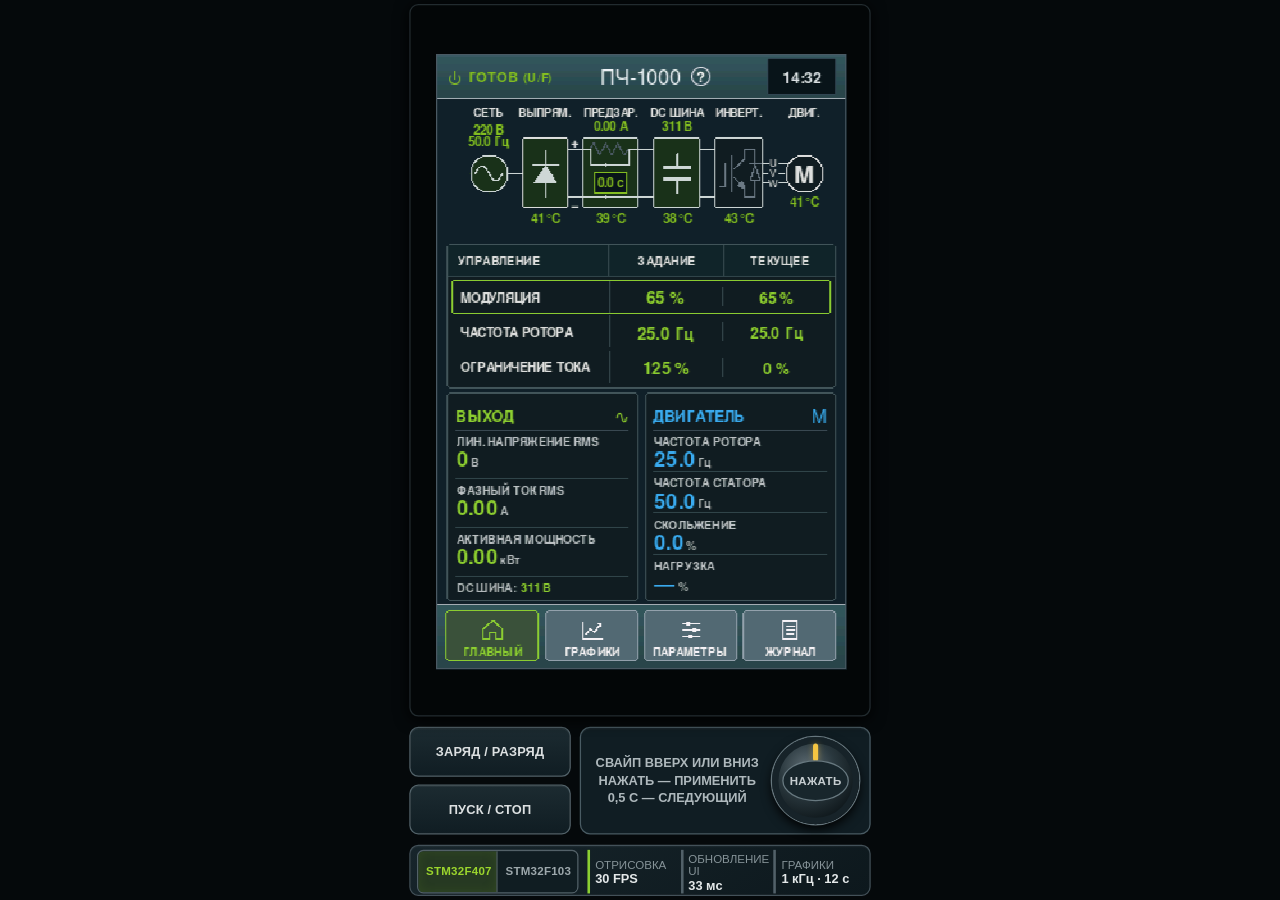
==== commit b51563df: "release 1.2.5 fix saving alliases add ai chat for asking" ====
--- a/app/src/main/assets/editor/renderer.html
+++ b/app/src/main/assets/editor/renderer.html
@@ -106,6 +106,7 @@
 .unit-toggle{width:100%;height:31px;border:1px solid #71838a;border-radius:4px;background:linear-gradient(#293940,#17262d);box-shadow:inset 0 1px rgba(255,255,255,.09),0 1px 1px #071014;color:#e3e8e9;font-size:12px;font-weight:700;padding:0 4px;cursor:pointer}.unit-toggle:active{background:#0f1c21;box-shadow:inset 0 2px 3px rgba(0,0,0,.55);transform:translateY(1px)}.unit-toggle.single,.unit-toggle:disabled{color:#e3e8e9;border-color:#71838a;background:linear-gradient(#293940,#17262d);box-shadow:inset 0 1px rgba(255,255,255,.09),0 1px 1px #071014;cursor:default;opacity:1}
 .value-card .vname sub,.lg sub,.cursor-tip sub,.chart-name sub{font-family:Arial,sans-serif;font-size:.82em;font-weight:400}
 .help-dialog{max-height:374px;padding:9px}.help-dialog h3{display:flex;align-items:center;gap:7px;margin-bottom:7px}.help-section-title{margin-top:11px!important;padding-top:8px;border-top:1px solid #43555d}.help-title-mark{width:18px;height:18px;border:1px solid #aebbc0;border-radius:50%;display:inline-flex;align-items:center;justify-content:center;font-family:Arial,sans-serif;font-size:12px}.help-list{display:grid;gap:7px}.help-item{border:1px solid #43555d;border-radius:5px;background:#0d1a20;padding:7px 8px;font-size:14px;line-height:18px;color:#d8dddf}.help-item strong{display:block;margin-bottom:2px;color:#f1f3f4;font-size:14px;line-height:18px}.help-item .gesture{color:var(--blue);font:inherit}.help-item .status-yellow{color:var(--yellow);font:inherit}.help-item .status-green{color:var(--green);font:inherit}.help-colors{margin:0 0 7px;border-bottom:1px solid #43555d;padding:0 0 6px;font-size:11px;line-height:15px;color:#b9c2c5}.help-color-line{display:flex;align-items:center;min-height:15px;white-space:nowrap}.help-dot{display:inline-block;width:7px;height:7px;margin:0 3px 0 7px;border-radius:50%;flex:0 0 7px}.help-color-line .help-dot:first-child{margin-left:0}.help-dialog .key-actions{margin-top:8px}.help-dialog .key-actions button{grid-column:1/-1;font-size:10.5px}
+#page-params .side-menu,#page-params .param-pane,#page-journal .journal-filter-bar,#page-journal .journal-wrap,#filter-modal .dialog{word-spacing:2px}
 html.qa-2x,html.qa-2x body{width:640px;height:960px;overflow:hidden}html.qa-2x #stage{left:0!important;top:0!important;width:320px;height:480px;transform:scale(2)!important;transform-origin:top left!important}html.qa-2x #display-module{width:320px;height:480px;border:0;border-radius:0;box-shadow:none}html.qa-2x #hmi,html.qa-2x #pixel-preview{left:0;top:0}html.qa-2x .debug-panel,html.qa-2x .encoder-panel,html.qa-2x .mcu-panel{display:none}
 html.qa-4x,html.qa-4x body{width:1280px;height:1920px;overflow:hidden}html.qa-4x #stage{left:0!important;top:0!important;width:320px;height:480px;transform:scale(4)!important;transform-origin:top left!important}html.qa-4x #display-module{width:320px;height:480px;border:0;border-radius:0;box-shadow:none}html.qa-4x #hmi,html.qa-4x #pixel-preview{left:0;top:0}html.qa-4x .debug-panel,html.qa-4x .encoder-panel,html.qa-4x .mcu-panel{display:none}
 html.embed,html.embed body{width:320px;height:480px;overflow:hidden;background:#0d1a20}html.embed #stage{left:0!important;top:0!important;width:320px;height:480px;transform:none!important;transform-origin:top left!important}html.embed #display-module{width:320px;height:480px;border:0;border-radius:0;box-shadow:none;background:#0d1a20}html.embed #hmi,html.embed #pixel-preview{left:0;top:0;border-radius:0}html.embed .hardware-controls,html.embed .debug-panel,html.embed .encoder-panel,html.embed .mcu-panel{display:none!important}
@@ -428,7 +429,7 @@
  hashCommand:function(q){var b=q.b,a=q.a,clip=q.c,first=Math.max(0,Math.floor(b.y/16)),last=Math.min(29,Math.floor((b.y+b.h-1)/16)),sig=q.t+'|'+a.join('|')+'|'+clip.x+'|'+clip.y+'|'+clip.w+'|'+clip.h;for(var n=first;n<=last;n++)this.hashes[n]=this.hash(this.hashes[n],sig)},
  emitCommands:function(list){for(var i=0;i<list.length;i++){this.commands.push(list[i]);this.hashCommand(list[i])}},
  add:function(t,a,clip){if(clip.w<=0||clip.h<=0)return;var b=this.intersect(this.bounds(t,a),clip);if(b.w<=0||b.h<=0)return;var q={t:t,a:a,c:{x:clip.x,y:clip.y,w:clip.w,h:clip.h},b:b};if(this.captureBucket)this.captureBucket.push(q);else{this.commands.push(q);this.hashCommand(q)}},
- signature:function(el,cs,r,clip,kind){var own='';Array.prototype.forEach.call(el.childNodes,function(n){if(n.nodeType===3)own+=n.nodeValue});var attrs='';if(el.attributes)for(var i=0;i<el.attributes.length;i++){var a=el.attributes[i];if(a.name!=='aria-label')attrs+=a.name+'='+a.value+';'}var matrix='';if(el.namespaceURI==='http://www.w3.org/2000/svg'&&el.getScreenCTM){var m=el.getScreenCTM();if(m)matrix=[m.a,m.b,m.c,m.d,m.e,m.f].map(function(v){return Math.round(v*1000)/1000}).join(',')}return[kind,el.tagName,attrs,own,r.x,r.y,r.w,r.h,clip.x,clip.y,clip.w,clip.h,matrix,cs.display,cs.visibility,cs.opacity,cs.backgroundColor,cs.backgroundImage,cs.borderTopWidth,cs.borderRightWidth,cs.borderBottomWidth,cs.borderLeftWidth,cs.borderTopColor,cs.borderRightColor,cs.borderBottomColor,cs.borderLeftColor,cs.borderTopLeftRadius,cs.color,cs.fill,cs.stroke,cs.strokeWidth,cs.fontSize,cs.fontWeight,cs.overflow,cs.overflowX,cs.overflowY,el.checked?'1':'0'].join('|')},
+ signature:function(el,cs,r,clip,kind){var own='';Array.prototype.forEach.call(el.childNodes,function(n){if(n.nodeType===3)own+=n.nodeValue});var attrs='';if(el.attributes)for(var i=0;i<el.attributes.length;i++){var a=el.attributes[i];if(a.name!=='aria-label')attrs+=a.name+'='+a.value+';'}var matrix='';if(el.namespaceURI==='http://www.w3.org/2000/svg'&&el.getScreenCTM){var m=el.getScreenCTM();if(m)matrix=[m.a,m.b,m.c,m.d,m.e,m.f].map(function(v){return Math.round(v*1000)/1000}).join(',')}return[kind,el.tagName,attrs,own,r.x,r.y,r.w,r.h,clip.x,clip.y,clip.w,clip.h,matrix,cs.display,cs.visibility,cs.opacity,cs.backgroundColor,cs.backgroundImage,cs.borderTopWidth,cs.borderRightWidth,cs.borderBottomWidth,cs.borderLeftWidth,cs.borderTopColor,cs.borderRightColor,cs.borderBottomColor,cs.borderLeftColor,cs.borderTopLeftRadius,cs.color,cs.fill,cs.stroke,cs.strokeWidth,cs.fontSize,cs.fontWeight,cs.wordSpacing,cs.overflow,cs.overflowX,cs.overflowY,el.checked?'1':'0'].join('|')},
  cached:function(el,kind,sig,draw,force){var slots=this.commandCache.get(el);if(!slots){slots={};this.commandCache.set(el,slots)}var hit=slots[kind];if(!force&&hit&&hit.sig===sig){this.stats.cacheHits++;this.emitCommands(hit.commands);return}this.stats.cacheMisses++;var parent=this.captureBucket,bucket=[];this.captureBucket=bucket;try{draw()}finally{this.captureBucket=parent}slots[kind]={sig:sig,commands:bucket};this.emitCommands(bucket)},
  background:function(el,cs,r,clip){var img=cs.backgroundImage,cols=this.cssColors(img||''),radius=Math.round(parseFloat(cs.borderTopLeftRadius)||0);if(img&&img!=='none'&&cols.length){var c0=this.color(cols[0]),c1=this.color(cols[cols.length-1]);if(c0!==null&&c1!==null){if(radius)this.add('rf',[r.x,r.y,r.w,r.h,radius,c0],clip);else this.add('gv',[r.x,r.y,r.w,r.h,c0,c1],clip)}}else{var c=this.color(cs.backgroundColor);if(c!==null)this.add(radius?'rf':'f',radius?[r.x,r.y,r.w,r.h,radius,c]:[r.x,r.y,r.w,r.h,c],clip)}},
  border:function(el,cs,r,clip){if(el.matches('.run i')||el.classList.contains('header-help-mark')||el.classList.contains('help-title-mark'))return;var names=['Top','Right','Bottom','Left'],w=names.map(function(n){return Math.round(parseFloat(cs['border'+n+'Width'])||0)}),co=names.map(function(n){return cs['border'+n+'Color']}),radius=Math.round(parseFloat(cs.borderTopLeftRadius)||0),same=w[0]>0&&w.every(function(v){return v===w[0]})&&co.every(function(v){return v===co[0]});if(same){var c=this.color(co[0]);if(c!==null)for(var k=0;k<w[0];k++)this.add(radius?'rr':'r',radius?[r.x+k,r.y+k,r.w-k*2,r.h-k*2,Math.max(0,radius-k),c]:[r.x+k,r.y+k,r.w-k*2,r.h-k*2,c],clip);return}var sides=[[r.x,r.y,r.x+r.w-1,r.y],[r.x+r.w-1,r.y,r.x+r.w-1,r.y+r.h-1],[r.x,r.y+r.h-1,r.x+r.w-1,r.y+r.h-1],[r.x,r.y,r.x,r.y+r.h-1]],self=this;names.forEach(function(n,i){var c=self.color(co[i]);if(w[i]&&c!==null)for(var k=0;k<w[i];k++)self.add('l',[sides[i][0],sides[i][1]+(i===0?k:i===2?-k:0),sides[i][2]+(i===1?-k:i===3?k:0),sides[i][3]+(i===0?k:i===2?-k:0),c],clip)})},
@@ -458,7 +459,7 @@
  extras:function(el,r,clip){var green=this.color(getComputedStyle(el).borderLeftColor||'#87bd20');if(el.matches('.run i')){var cx=Math.round(r.x+r.w/2),cy=Math.round(r.y+r.h/2),rad=Math.max(3,Math.floor(Math.min(r.w,r.h)*.42));this.aaRing(cx,cy,rad,green,this.color('#354f59'),clip,1);this.add('l',[cx,cy-rad-2,cx,cy,green],clip)}if(el.classList.contains('header-help-mark')||el.classList.contains('help-title-mark')){var qm=this.markCenter(el,r),qx=qm.x,qy=qm.y,qr=Math.max(3,Math.floor(Math.min(r.w,r.h)/2)-1),qc=this.color('#d8e0e3'),qb=this.color(el.classList.contains('help-title-mark')?'#122128':'#354f59');this.aaRing(qx,qy,qr,qc,qb,clip,0)}if(el.classList.contains('encoder-target'))this.add('l',[r.x,r.y+1,r.x+r.w,r.y+1,this.color('#f0f3f4')],clip)},
  element:function(el,clip){var cs=getComputedStyle(el);if(!this.visible(el,cs))return;var r=this.rect(el),tag=el.tagName.toLowerCase(),self=this,sig=this.signature(el,cs,r,clip,'box');this.cached(el,'box',sig,function(){self.background(el,cs,r,clip);self.border(el,cs,r,clip);self.extras(el,r,clip);if(tag==='input'||tag==='textarea'||tag==='select')self.input(el,cs,r,clip);else if(tag!=='canvas'&&tag!=='svg')self.directText(el,cs,clip)},false);if(tag==='canvas'){if(el.id==='chart'){var gs=this.signature(el,cs,r,clip,'graph');this.cached(el,'graph',gs,function(){self.graph(el,clip)},true)}return}if(tag==='svg'){this.svg(el,clip);return}var childClip=clip;if(/hidden|auto|scroll/.test(cs.overflow+cs.overflowX+cs.overflowY)){var bl=Math.round(parseFloat(cs.borderLeftWidth)||0),br=Math.round(parseFloat(cs.borderRightWidth)||0),bt=Math.round(parseFloat(cs.borderTopWidth)||0),bb=Math.round(parseFloat(cs.borderBottomWidth)||0);childClip=this.intersect(clip,{x:r.x+bl,y:r.y+bt,w:Math.max(0,r.w-bl-br),h:Math.max(0,r.h-bt-bb)})}Array.prototype.forEach.call(el.children,function(ch){self.element(ch,childClip)})},
  graph:function(canvas,clip){if(!window.Graph||!window.buffers)return;var r=this.rect(canvas),secondary=Graph.secondaryAxisChannel(),L=22,R=secondary!==null?28:8,T=5,B=17,pw=r.w-L-R,ph=r.h-T-B,grid=this.color('#34454c'),muted=this.color('#9da7aa'),self=this;for(var gy=0;gy<=4;gy++)this.add('l',[r.x+L,r.y+T+Math.round(ph*gy/4),r.x+L+pw,r.y+T+Math.round(ph*gy/4),grid],clip);for(var gx=0;gx<=5;gx++)this.add('l',[r.x+L+Math.round(pw*gx/5),r.y+T,r.x+L+Math.round(pw*gx/5),r.y+T+ph,grid],clip);var ranges=Graph.ranges(),channels=Graph.activeChannels(),units=Graph.units(),primary=channels[0];for(gy=0;gy<=4;gy++){var lv=ranges[primary][1]-(ranges[primary][1]-ranges[primary][0])*gy/4,label=String(Math.round(lv*10)/10)+(gy===0&&units[primary]?units[primary]:'');this.add('t',[r.x+1,r.y+T+Math.round(ph*gy/4)+3,7,muted,label,0],clip)}if(secondary!==null){var rc=this.color(Graph.colors[Graph.mode][secondary]);for(gy=0;gy<=4;gy++){var rv=ranges[secondary][1]-(ranges[secondary][1]-ranges[secondary][0])*gy/4,av=Math.abs(rv),rl=units[secondary]===''?rv.toFixed(2):av>=100?String(Math.round(rv)):av>=10?rv.toFixed(1):rv.toFixed(2);if(gy===0)rl+=units[secondary]||'K';this.add('t',[r.x+r.w-R+3,r.y+T+Math.round(ph*gy/4)+3,7,rc,rl,0],clip)}}var b=buffers[Graph.mode],count=Graph.windowSamples();if(Graph.live)Graph.end=b.total;var requested=isFinite(Graph.end)&&Graph.end>0?Math.round(Graph.end):b.total,minEnd=Math.min(b.total,b.first()+count),end=Math.max(minEnd,Math.min(b.total,requested)),start=Math.max(b.first(),end-count);Graph.end=end;var available=Math.max(0,end-start),drawWidth=Math.min(Math.floor(pw),Math.ceil(available/count*pw)),useEnvelope=Perf.key==='f103';for(var cj=0;cj<channels.length;cj++){var ch=channels[cj];if(!Graph.isChannelVisible(ch))continue;var col=this.color(Graph.colors[Graph.mode][ch]),last=null;for(var xx=0;xx<drawWidth;xx++){var x=r.x+L+xx,rr=ranges[ch],toY=function(v){return r.y+T+Math.round((rr[1]-v)/(rr[1]-rr[0])*ph)};if(!useEnvelope){var rawAt=Math.min(end-1,start+Math.floor((xx+.5)*count/pw)),rawVal=b.get(rawAt,ch);if(!isFinite(rawVal))continue;var rawPoint={x:x,y:toY(rawVal)};if(last)this.add('l',[last.x,last.y,rawPoint.x,rawPoint.y,col],clip);last=rawPoint;continue}var a=start+Math.floor(xx*count/pw),z=Math.min(end,start+Math.floor((xx+1)*count/pw)),mn=Infinity,mx=-Infinity,mnAt=a,mxAt=a,firstVal=NaN,lastVal=NaN;if(z<=a)z=a+1;for(var ii=a;ii<z;ii++){var val=b.get(ii,ch);if(!isFinite(firstVal))firstVal=val;lastVal=val;if(val<mn){mn=val;mnAt=ii}if(val>mx){mx=val;mxAt=ii}}if(!isFinite(mn))continue;var points=[{i:a,y:toY(firstVal)},{i:mnAt,y:toY(mn)},{i:mxAt,y:toY(mx)},{i:z-1,y:toY(lastVal)}].sort(function(p,q){return p.i-q.i});if(last)this.add('l',[last.x,last.y,x,points[0].y,col],clip);for(var pi=1;pi<points.length;pi++)if(points[pi].y!==points[pi-1].y)this.add('l',[x,points[pi-1].y,x,points[pi].y,col],clip);last={x:x,y:points[points.length-1].y}}}var origin=Graph.live?b.total:(Graph.referenceTotal||b.total);for(gx=0;gx<=5;gx++){var at=start+(end-start)*gx/5,sec=(at-origin)/SAMPLE_RATE,abs=Math.abs(sec),tl=abs<1?Math.round(sec*1000)+' мс':abs<10?sec.toFixed(1)+' с':Math.round(sec)+' с';this.add('t',[r.x+L+Math.round(pw*gx/5)-7,r.y+r.h-3,7,muted,tl,0],clip)}if(Graph.cursor!==null&&end>start){var cx=Math.max(L,Math.min(L+pw,Graph.cursor));this.add('l',[r.x+cx,r.y+T,r.x+cx,r.y+T+ph,this.color('#ffffff')],clip);Graph.cursorIndex=Math.min(end-1,start+Math.floor((cx-L)/pw*(end-start)));Graph.showCursor(Graph.cursorIndex,cx)}else{Graph.cursorIndex=null;$('#cursor-tip').style.display='none'}Graph.saveView()},
- build:function(){var started=performance.now();this.rootRect=this.source.getBoundingClientRect();this.sx=320/this.rootRect.width;this.sy=480/this.rootRect.height;this.commands=[];this.hashes=[];for(var i=0;i<30;i++)this.hashes[i]=2166136261;this.element(this.source,{x:0,y:0,w:320,h:480});this.stats.lastBuildMs=performance.now()-started},
+ build:function(){if(this.beforeBuild)this.beforeBuild();var started=performance.now();this.rootRect=this.source.getBoundingClientRect();this.sx=320/this.rootRect.width;this.sy=480/this.rootRect.height;this.commands=[];this.hashes=[];for(var i=0;i<30;i++)this.hashes[i]=2166136261;this.element(this.source,{x:0,y:0,w:320,h:480});this.stats.lastBuildMs=performance.now()-started},
 replay:function(y0){var e=this.ex,rows=Math.min(16,480-y0),last='';e.ui_begin(y0,rows,this.base);for(var i=0;i<this.commands.length;i++){var q=this.commands[i],b=q.b;if(b.y+b.h<=y0||b.y>=y0+rows)continue;var c=q.c,key=c.x+','+c.y+','+c.w+','+c.h;if(key!==last){e.ui_set_clip(c.x,c.y,c.w,c.h);last=key}var a=q.a;if(q.t==='f')e.ui_fill_rect.apply(null,a);else if(q.t==='gv')e.ui_fill_gradient_v.apply(null,a);else if(q.t==='l')e.ui_line.apply(null,a);else if(q.t==='la')e.ui_line_aa.apply(null,a);else if(q.t==='lw')e.ui_line_width.apply(null,a);else if(q.t==='r')e.ui_rect.apply(null,a);else if(q.t==='rf')e.ui_fill_round_rect.apply(null,a);else if(q.t==='rr')e.ui_round_rect.apply(null,a);else if(q.t==='c')e.ui_circle.apply(null,a);else if(q.t==='cw')e.ui_circle_width.apply(null,a);else if(q.t==='tri')e.ui_fill_triangle.apply(null,a);else if(q.t==='t'){var bytes=this.enc.encode(a[4]).subarray(0,384),ptr=e.ui_text_ptr();new Uint8Array(this.memory.buffer,ptr,384).fill(0);new Uint8Array(this.memory.buffer,ptr,bytes.length).set(bytes);e.ui_text_weight_fit(a[0],a[1],a[2],a[3],bytes.length,a[5]?1:0,a[6]||0)}}var src=new Uint16Array(this.memory.buffer,e.ui_strip_ptr(),320*rows),img=this.ctx.createImageData(320,rows),d=img.data;for(i=0;i<src.length;i++){var v=src[i],j=i*4;d[j]=((v>>11)&31)*255/31;d[j+1]=((v>>5)&63)*255/63;d[j+2]=(v&31)*255/31;d[j+3]=255}window.__QA_RGB565__.set(src,y0*320);this.ctx.putImageData(img,0,y0)},
  render:function(){if(!this.ready)return;this.stats.frames++;this.build();for(var y=0;y<480;y+=16){var n=y/16;if(this.lastHashes[n]!==this.hashes[n]){this.replay(y);this.stats.replayedStrips++}}this.lastHashes=this.hashes.slice();this.source.classList.add('pixel-source-hidden');this.canvas.classList.remove('failed');window.__hmiRenderStats=this.stats;this.canvas.dataset.renderStats=JSON.stringify(this.stats)}
 };
@@ -862,6 +863,7 @@
 $$('[data-control]').forEach(function(row){row.onclick=function(){Sim.select(row.dataset.control)}});$('#debug-charge').onclick=function(){Sim.toggleCharge()};$('#debug-inverter').onclick=function(){Sim.toggleInverter()};
 SensorSettings.load();PanelSettings.load();AxisScale.load();Params.render();Journal.render();Graph.refreshPresentation(false);Graph.renderLegend();Graph.renderCards();Sim.publishTelemetry();Encoder.bind();Sim.syncEncoder();Sim.updateUI();updatePowerSchematic();updateComponentColors();function qaElementKey(el){
     if(!el)return '';
+    if(el.closest){var wrapper=el.closest('[data-editor-text-wrapper]');if(wrapper)el=wrapper.parentElement}
     if(el.id)return '#'+el.id;
     var parts=[],node=el;
     while(node&&node.nodeType===1&&node.id!=='hmi'){
